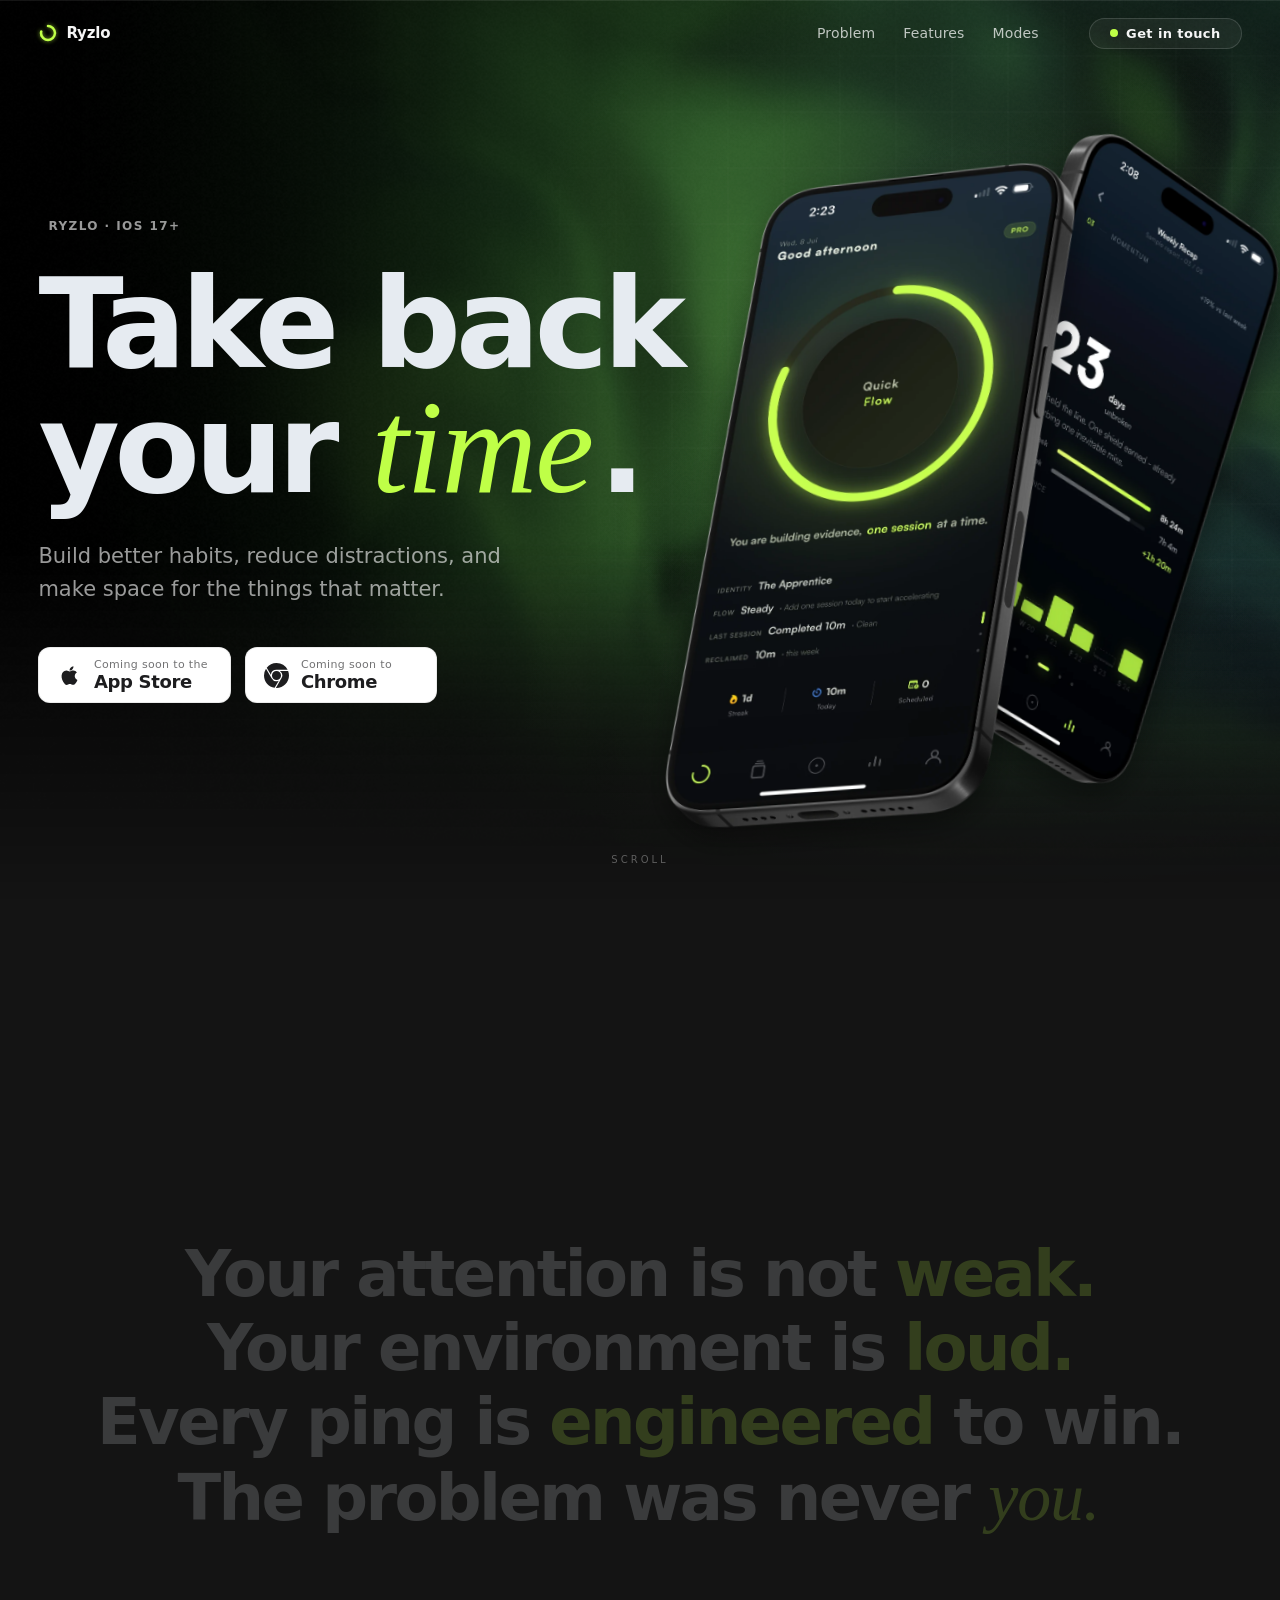
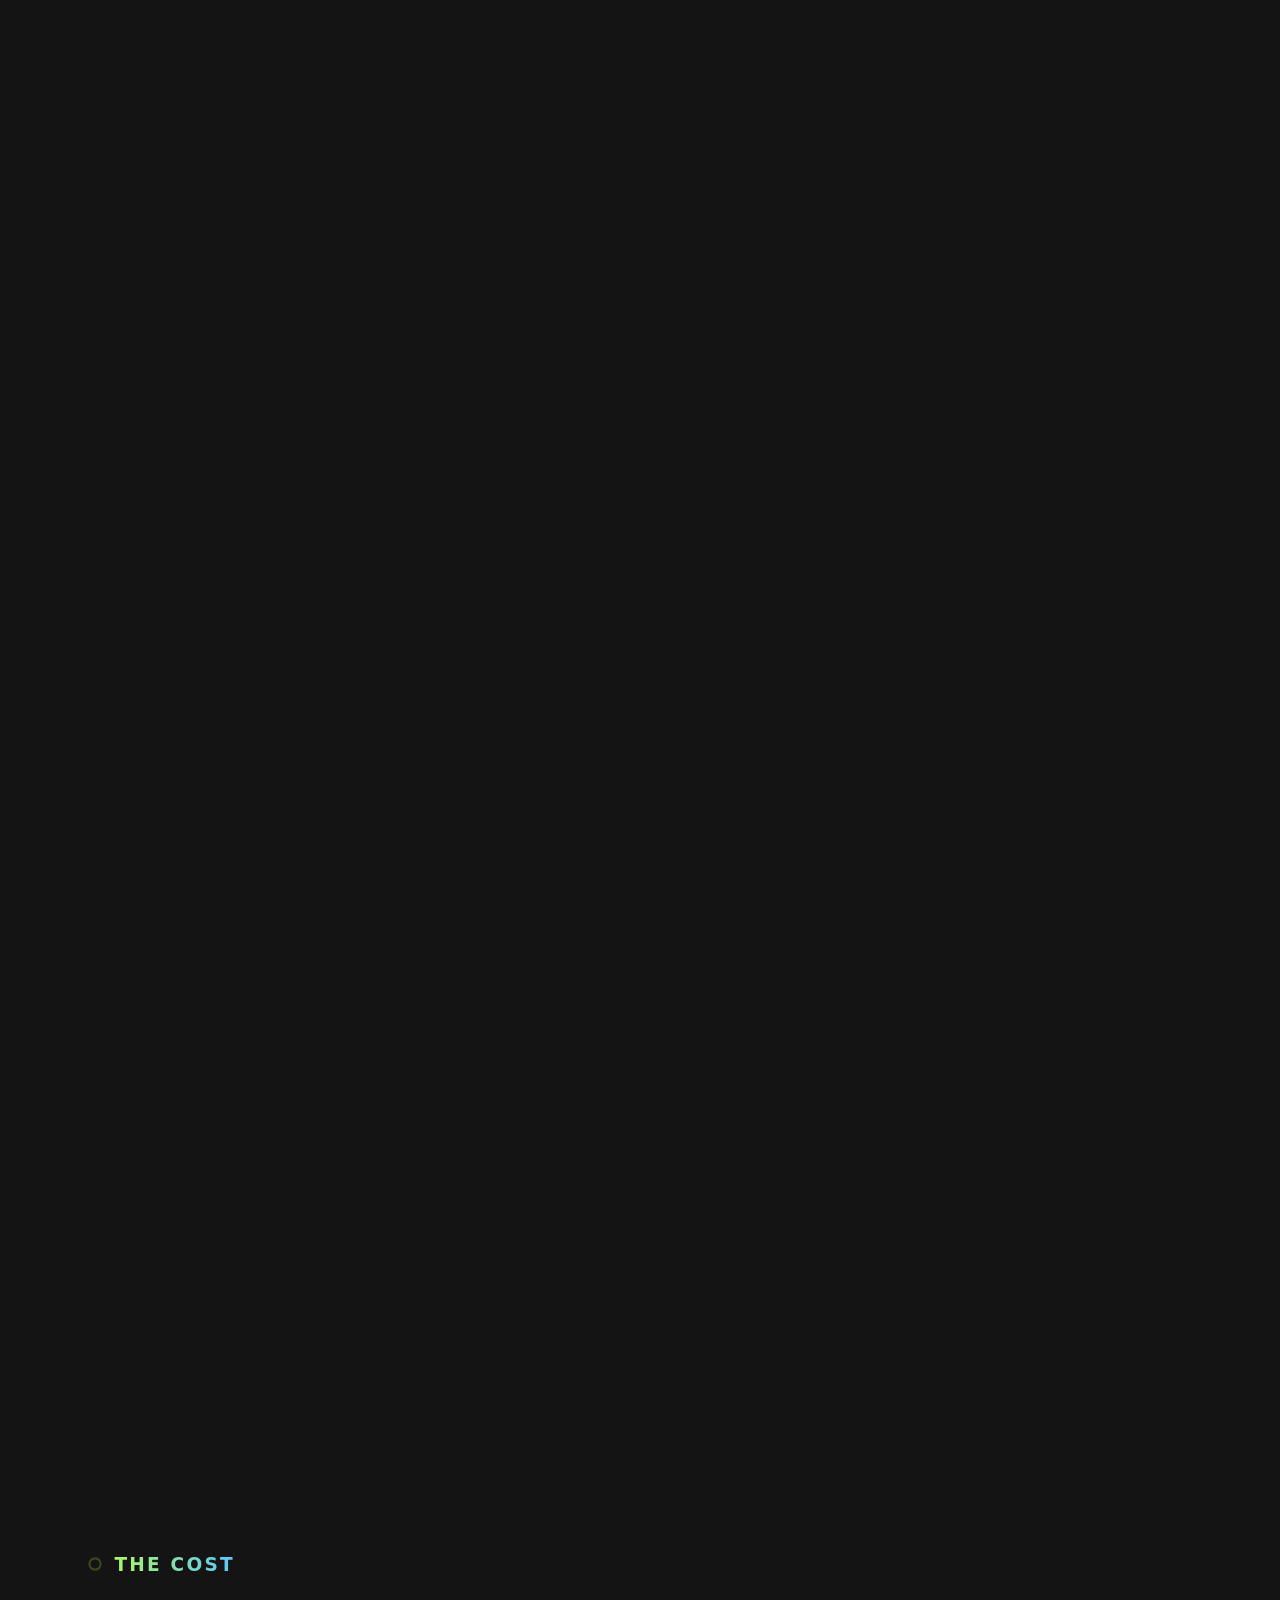
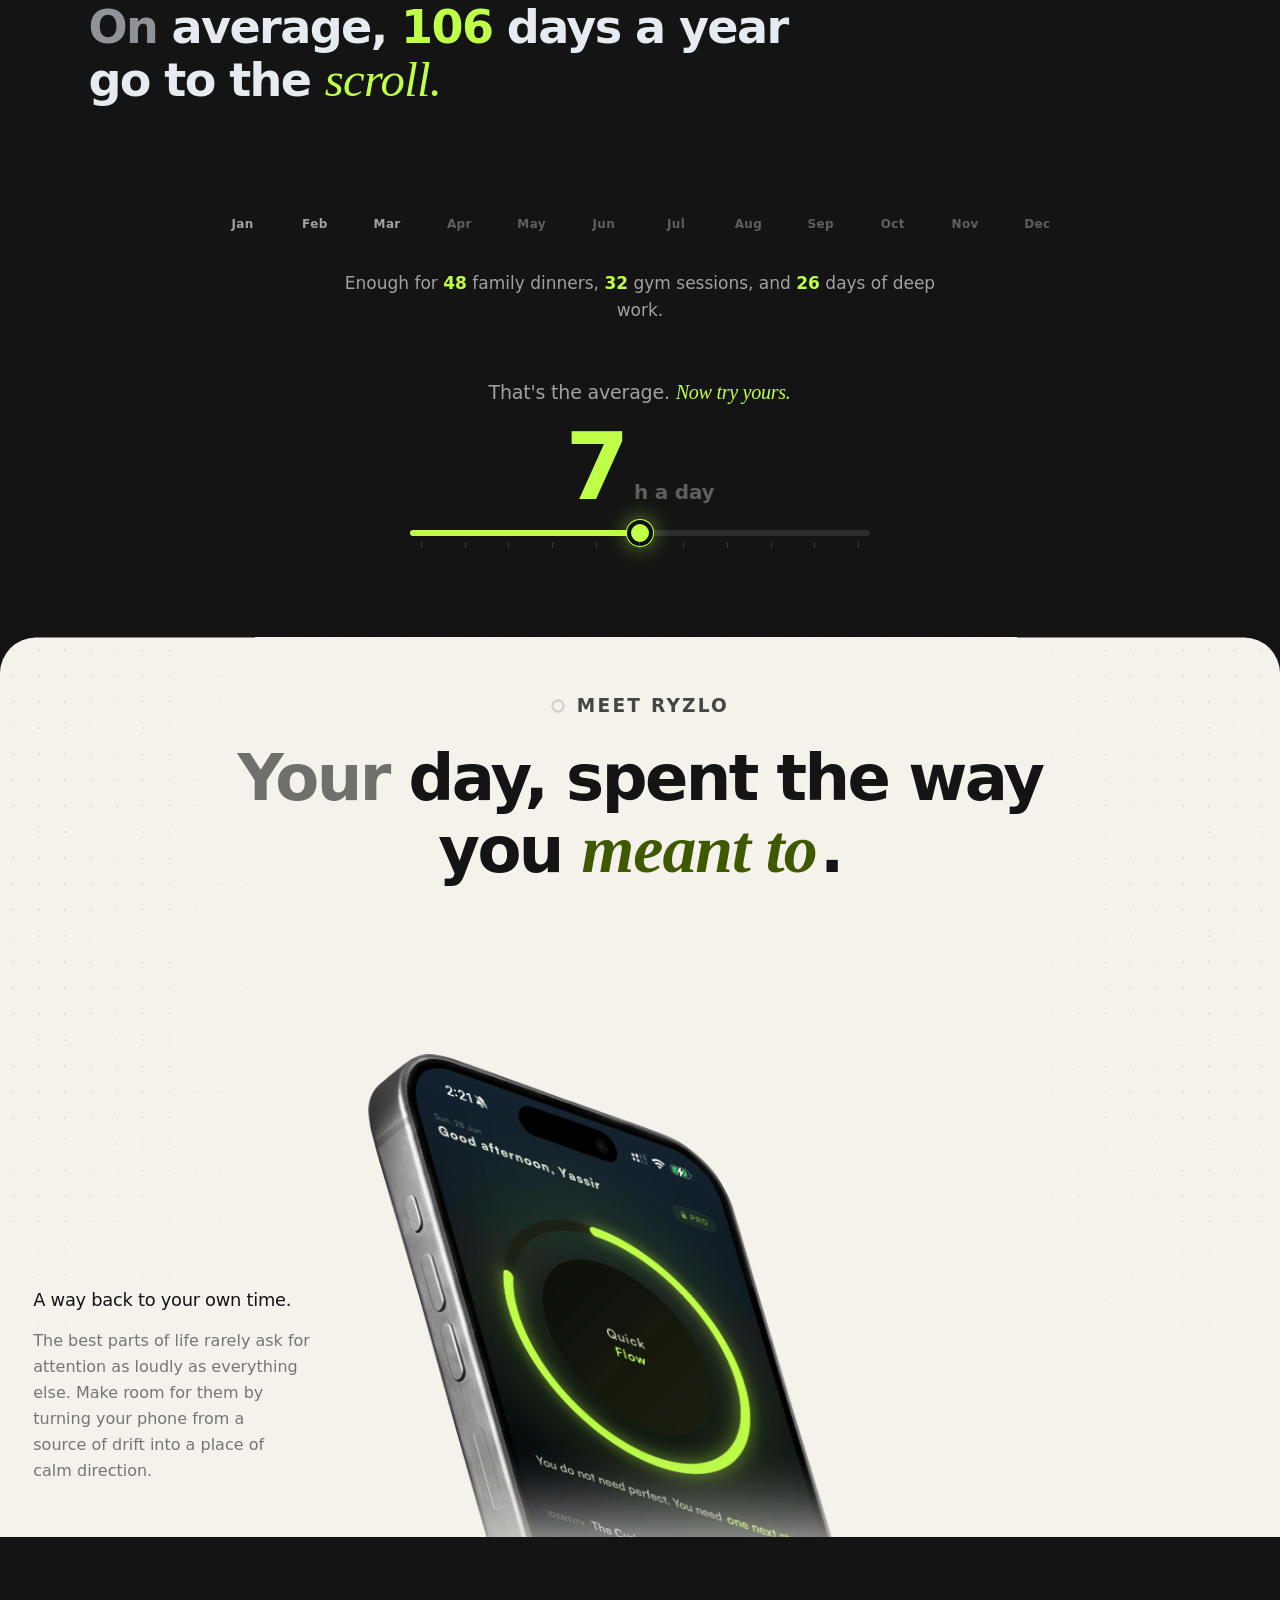
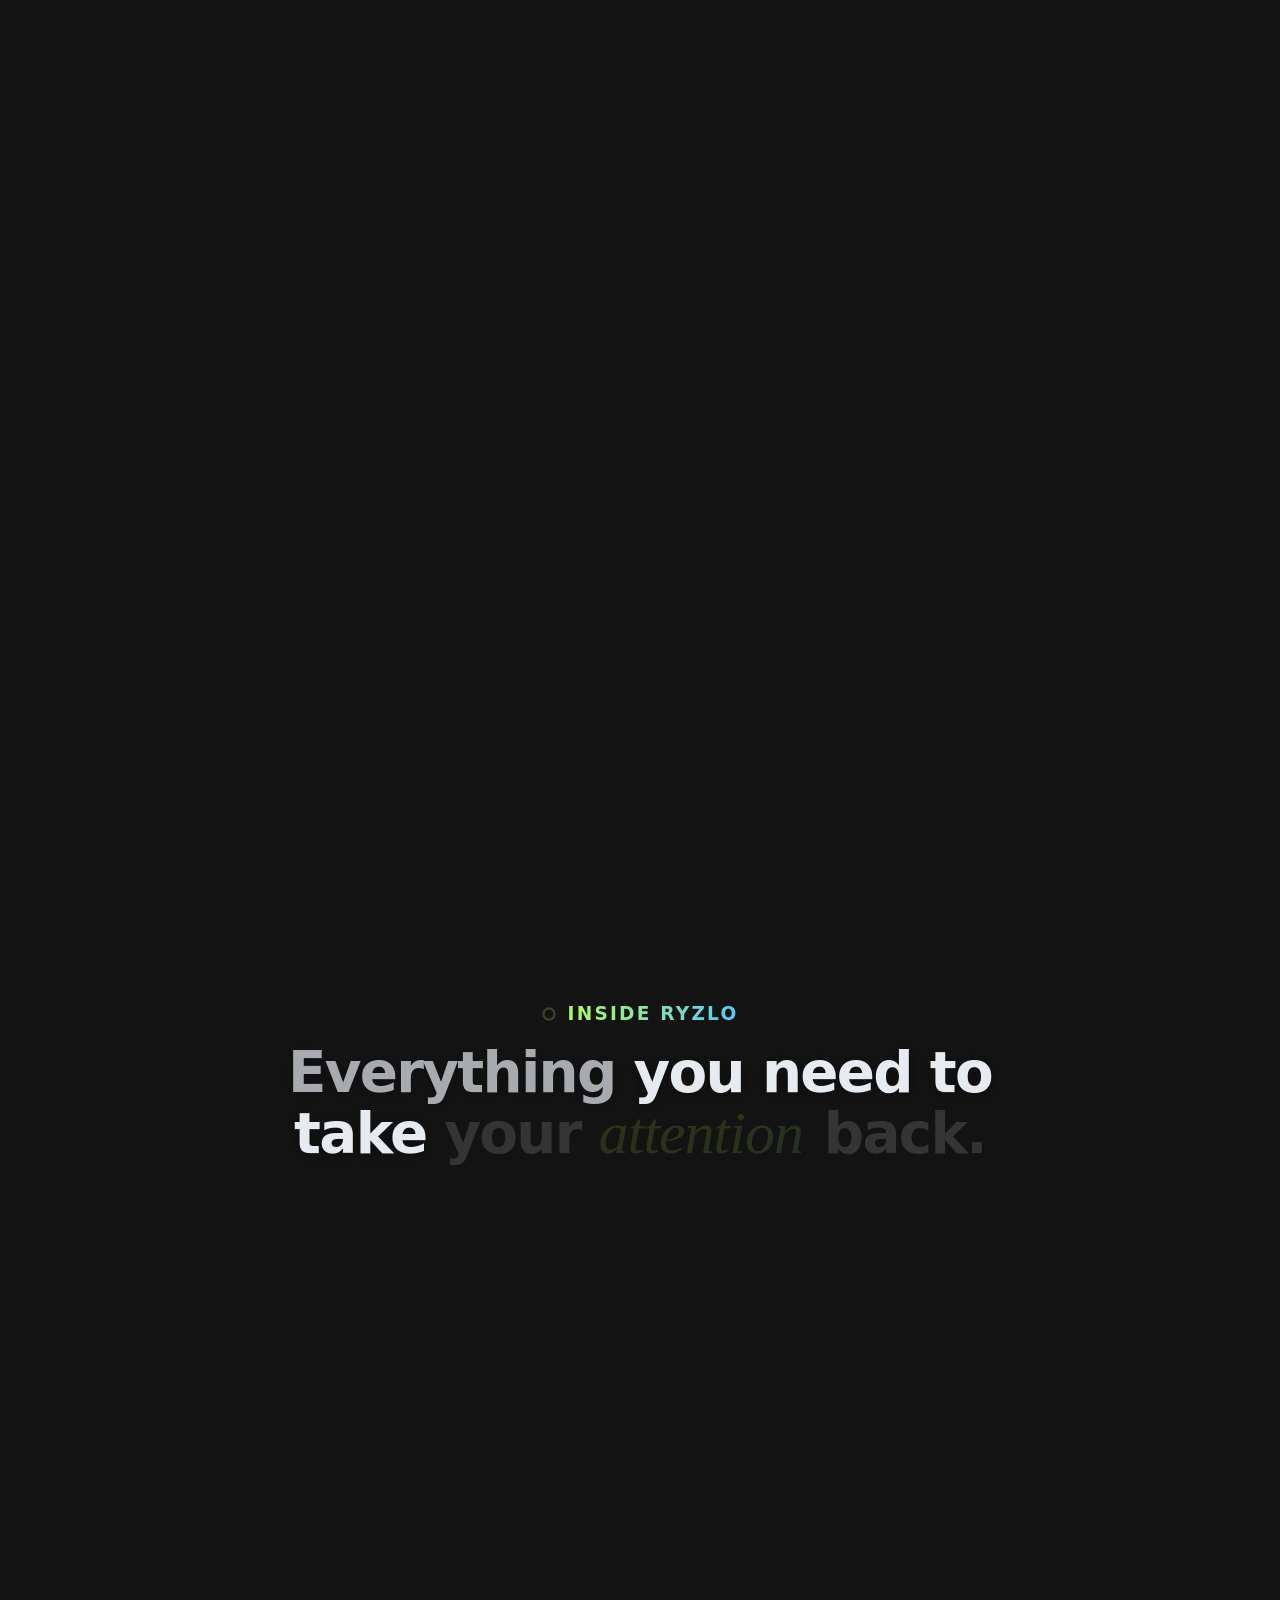
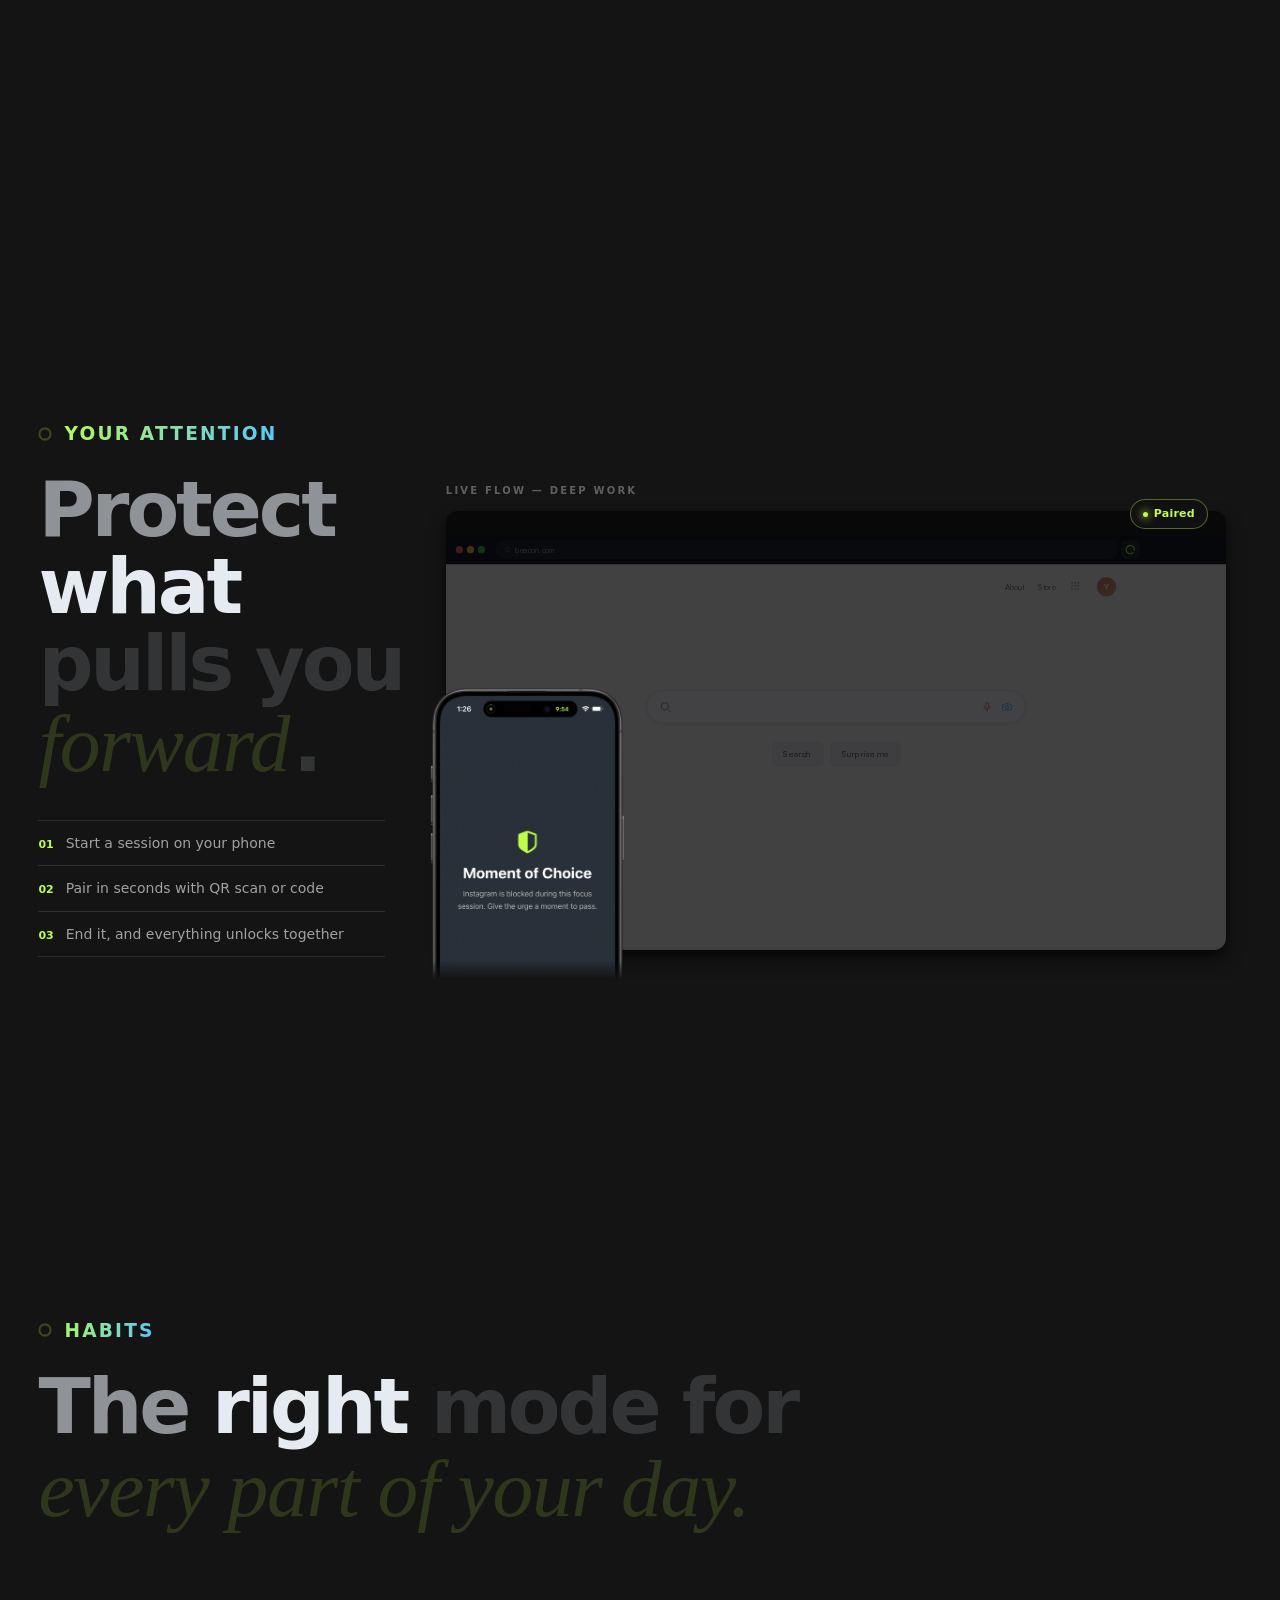
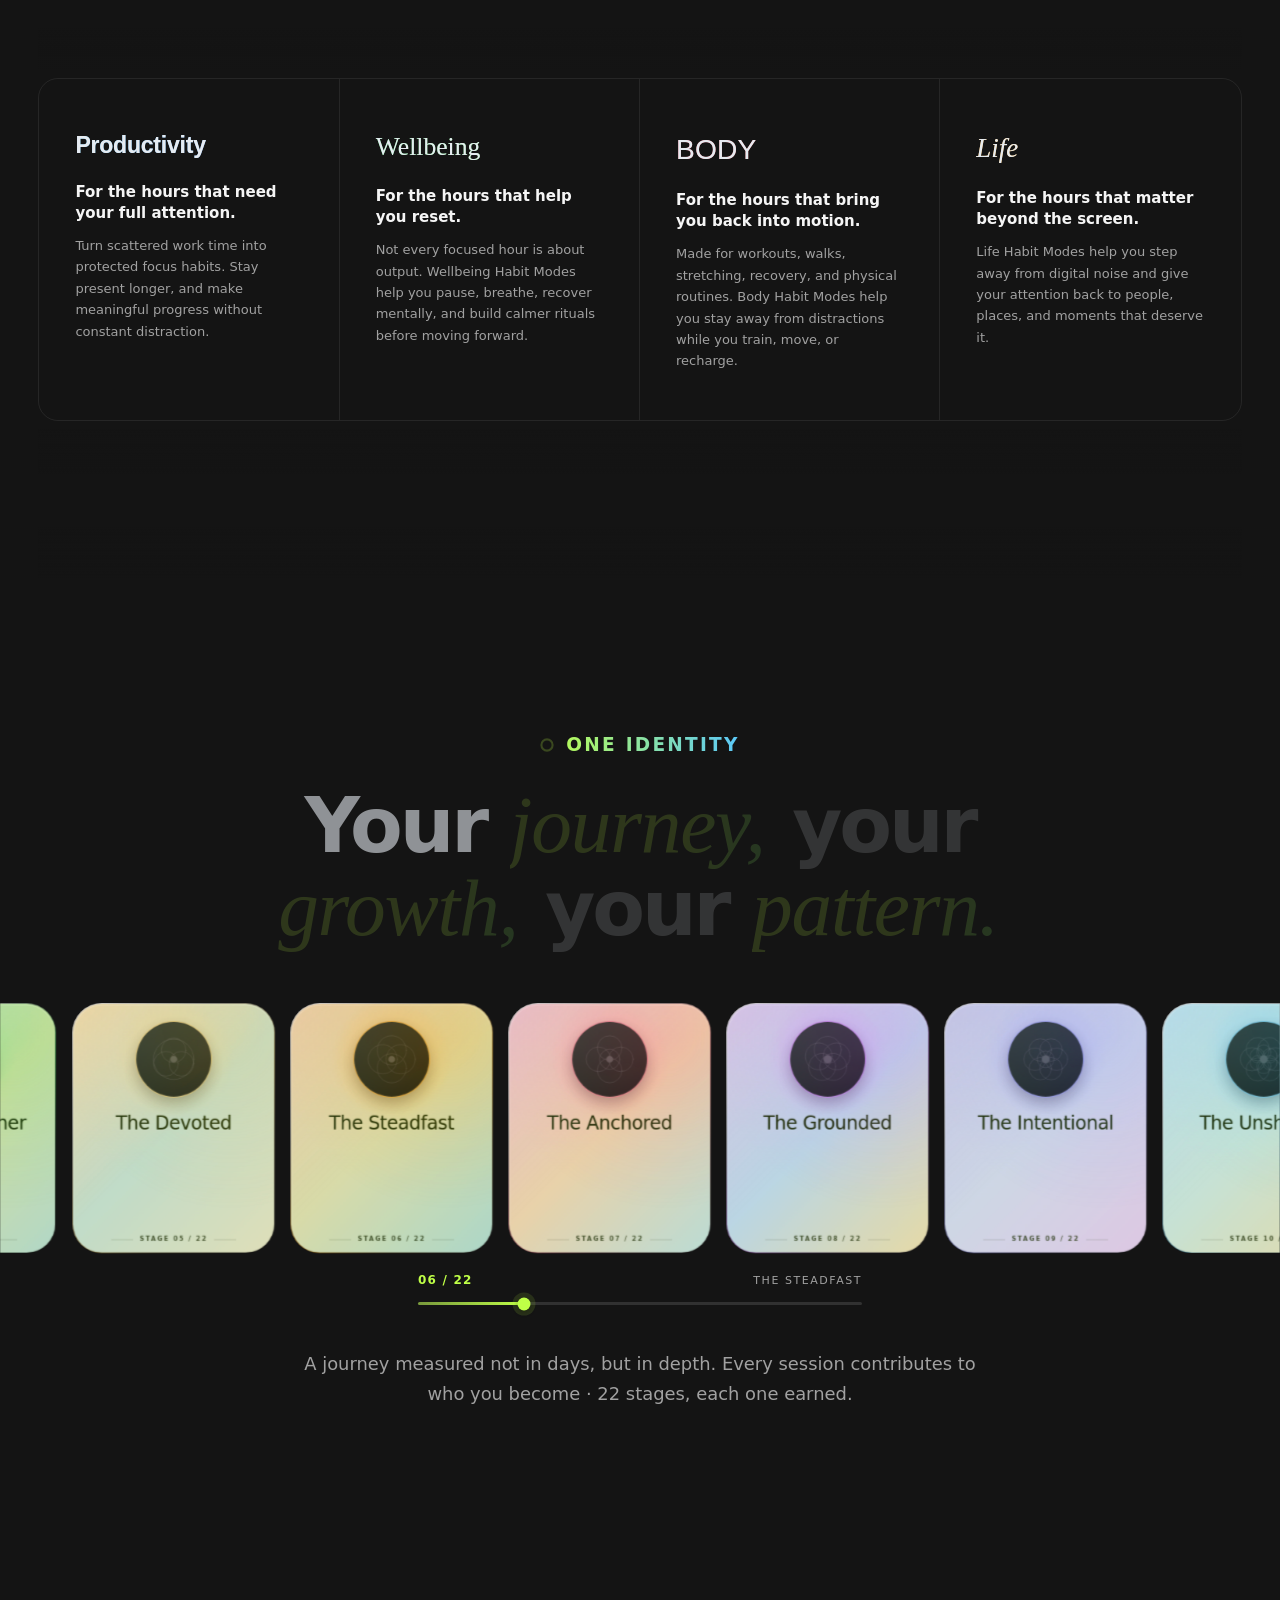
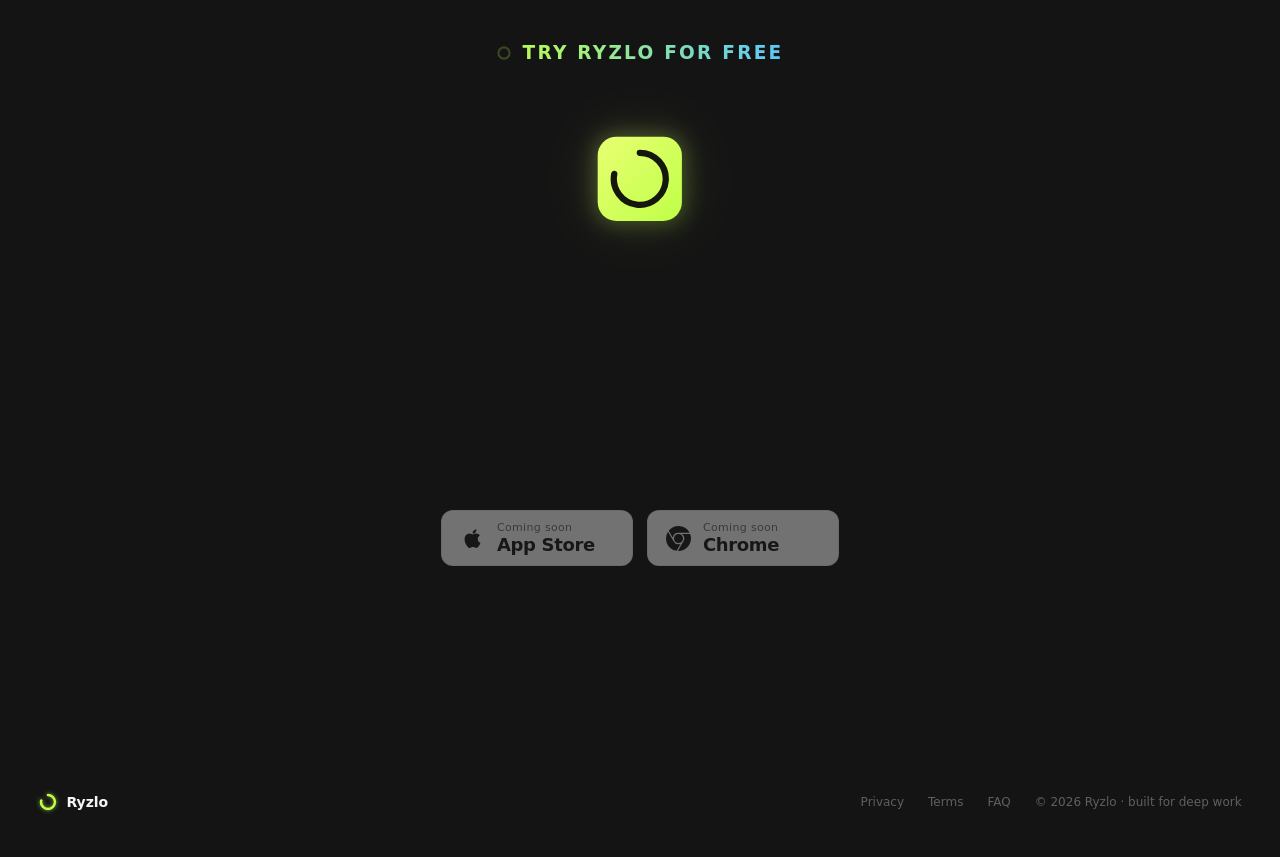
==== index.html @ 58f71d96 "Add EmailOctopus waitlist capture to the get section Co-Authored-By: Claude Opus 4.8 <noreply@anthro" ====
<!DOCTYPE html>
<html lang="en">
<head>
  <meta charset="UTF-8"/>
  <meta name="viewport" content="width=device-width, initial-scale=1.0"/>
  <title>Ryzlo — Take back your time</title>
  <meta name="description" content="Session-based focus with ScreenTime blocking, 31 habit modes, and an identity that grows every time you show up."/>
  <meta name="theme-color" content="#141414"/>
  <meta name="color-scheme" content="dark"/>

  <link rel="icon" type="image/svg+xml" href="favicon.svg"/>
  <link rel="apple-touch-icon" href="img/apple-touch-icon.png"/>
  <!-- The hero phones are the LCP element — fetch them ahead of the JS modules
       they'd otherwise queue behind. -->
  <link rel="preload" as="image" href="img/hero-phone-front.webp" fetchpriority="high"/>
  <link rel="canonical" href="https://ryzlo.net/"/>

  <meta property="og:type" content="website"/>
  <meta property="og:site_name" content="Ryzlo"/>
  <meta property="og:title" content="Ryzlo — Take back your time"/>
  <meta property="og:description" content="Session-based focus with ScreenTime blocking, 31 habit modes, and an identity that grows every time you show up."/>
  <meta property="og:url" content="https://ryzlo.net/"/>
  <meta property="og:image" content="https://ryzlo.net/img/og-image.png"/>
  <meta property="og:image:width" content="1200"/>
  <meta property="og:image:height" content="630"/>
  <meta name="twitter:card" content="summary_large_image"/>
  <meta name="twitter:title" content="Ryzlo — Take back your time"/>
  <meta name="twitter:description" content="Session-based focus with ScreenTime blocking, 31 habit modes, and an identity that grows every time you show up."/>
  <meta name="twitter:image" content="https://ryzlo.net/img/og-image.png"/>

  <link rel="preconnect" href="https://api.fontshare.com" crossorigin/>
  <link rel="preconnect" href="https://cdn.fontshare.com" crossorigin/>
  <!-- Core faces (Satoshi + Clash Display) block render as before. The three
       "voice" faces (Erode/Tanker/Gambetta) appear only far below the fold, so
       they load async via the media-swap trick and stop competing with the
       hero's critical path. display=swap already covered any late arrival. -->
  <link href="https://api.fontshare.com/v2/css?f[]=satoshi@400,500,600,700,800&f[]=clash-display@600&display=swap" rel="stylesheet"/>
  <link href="https://api.fontshare.com/v2/css?f[]=erode@400&f[]=tanker@400&f[]=gambetta@501,701&display=swap" rel="stylesheet" media="print" onload="this.media='all'"/>
  <noscript><link href="https://api.fontshare.com/v2/css?f[]=erode@400&f[]=tanker@400&f[]=gambetta@501,701&display=swap" rel="stylesheet"/></noscript>
  <link rel="stylesheet" href="css/style.css"/>
  <!-- True no-JS fallback: the preloader and every scroll-reveal system depend
       on js/main.js (which itself depends on the gsap/lenis ES modules loading
       from esm.sh) to ever remove their hidden state. Without this, a no-JS
       visitor sees a permanent black screen. -->
  <noscript>
    <style>
      #preloader { display: none !important; }
      .reveal, .r-up, .reveal-children > *, .r-clip {
        opacity: 1 !important; transform: none !important; clip-path: none !important;
      }
    </style>
  </noscript>

  <!-- Self-hosted (pinned esm.sh es2022 builds in js/vendor/): same origin as
       the page, so no third-party DNS/TLS on the critical path and no esm.sh
       outage can take the site down. -->
  <script type="importmap">
  {
    "imports": {
      "gsap":               "/js/vendor/gsap.mjs",
      "gsap/ScrollTrigger": "/js/vendor/ScrollTrigger.mjs",
      "lenis":              "/js/vendor/lenis.mjs"
    }
  }
  </script>
  <link rel="modulepreload" href="/js/vendor/gsap.mjs"/>
  <link rel="modulepreload" href="/js/vendor/ScrollTrigger.mjs"/>
  <link rel="modulepreload" href="/js/vendor/lenis.mjs"/>
</head>
<body>

<a class="skip-link" href="#hero">Skip to content</a>

<!-- Preloader — Kinetic Wordmark (final word flies up to become the nav logo) -->
<div id="preloader" aria-hidden="true">
  <div class="kw__bg"></div>
  <div class="kw"><span class="kw__word" id="kw-word"></span></div>
</div>

<!-- Progress hairline -->
<div class="prog" aria-hidden="true"><span class="prog__fill" data-prog></span></div>

<!-- Nav -->
<nav id="nav">
  <a class="nav__logo magnetic" href="#hero"><svg class="nav__mark" viewBox="0 0 20 20" width="20" height="20" fill="none" aria-hidden="true"><defs><filter id="nav-arc-glow" x="-50%" y="-50%" width="200%" height="200%"><feDropShadow dx="0" dy="0" stdDeviation="2" flood-color="#BFFF47" flood-opacity="0.65"/></filter></defs><circle cx="10" cy="10" r="7" stroke="#BFFF47" stroke-width="2.5" stroke-linecap="round" stroke-dasharray="34.31 9.67" transform="rotate(-90 10 10)" filter="url(#nav-arc-glow)"/></svg>Ryzlo</a>
  <ul class="nav__links" role="list">
    <li><a class="nav__link" href="#problem">Problem</a></li>
    <li><a class="nav__link" href="#overview">Features</a></li>
    <li><a class="nav__link" href="#modes">Modes</a></li>
  </ul>
  <a href="https://github.com/yasiqb89/focus/issues" class="nav__cta ih-btn" aria-label="Get in touch" data-contact-open aria-haspopup="dialog">
    <span class="ih-btn__inner" aria-hidden="true">
      <span class="ih-btn__dot"></span>
      <span class="ih-btn__label">Get in touch</span>
    </span>
    <span class="ih-btn__reveal" aria-hidden="true">
      <span>Get in touch</span>
      <svg class="ih-btn__arrow" viewBox="0 0 24 24" fill="none" stroke="currentColor" stroke-width="2" stroke-linecap="round" stroke-linejoin="round"><path d="M5 12h14"/><path d="m12 5 7 7-7 7"/></svg>
    </span>
  </a>
  <button id="navToggle" class="nav__toggle" type="button" aria-label="Open menu" aria-expanded="false" aria-controls="navMobile">
    <span class="nav__toggle-bar"></span>
    <span class="nav__toggle-bar"></span>
    <span class="nav__toggle-bar"></span>
  </button>
  <span class="nav__line" aria-hidden="true"></span>
</nav>

<div id="navMobile" class="nav__mobile" aria-hidden="true">
  <ul class="nav__mobile-links" role="list">
    <li><a class="nav__mobile-link" href="#problem">Problem</a></li>
    <li><a class="nav__mobile-link" href="#overview">Features</a></li>
    <li><a class="nav__mobile-link" href="#modes">Modes</a></li>
  </ul>
  <a href="https://github.com/yasiqb89/focus/issues" class="nav__mobile-cta ih-btn ih-btn--lg" aria-label="Get in touch" data-contact-open aria-haspopup="dialog">
    <span class="ih-btn__inner" aria-hidden="true">
      <span class="ih-btn__dot"></span>
      <span class="ih-btn__label">Get in touch</span>
    </span>
    <span class="ih-btn__reveal" aria-hidden="true">
      <span>Get in touch</span>
      <svg class="ih-btn__arrow" viewBox="0 0 24 24" fill="none" stroke="currentColor" stroke-width="2" stroke-linecap="round" stroke-linejoin="round"><path d="M5 12h14"/><path d="m12 5 7 7-7 7"/></svg>
    </span>
  </a>
</div>

<!-- ════════════════════════════════════════
     HERO  (midnight)
════════════════════════════════════════ -->
<section class="s s--blk hero" id="hero" tabindex="-1" style="--from:#141414;--to:#141414">
  <div class="hero__atmo" aria-hidden="true">
    <canvas class="hero__aura" id="hero-aura" aria-hidden="true"></canvas>
    <canvas class="hero__grid" id="hero-grid" aria-hidden="true"></canvas>
  </div>
  <div class="hero__layout page-grid">
    <div class="hero__inner">
      <p class="hero__eyebrow reveal"><span class="dot"></span>Ryzlo · iOS 17+</p>
      <h1 class="hero__title">
        <span class="h-line-wrap"><span class="h-line">Take back</span></span>
        <span class="h-line-wrap"><span class="h-line">your <span class="lime voice">time</span>.</span></span>
      </h1>
      <p class="hero__lead reveal">Build better habits, reduce distractions, and make space for the things that matter.</p>
      <div class="hero__cta reveal">
        <a class="store-btn store-btn--lime magnetic" data-magnet="0.22" href="#get" aria-label="Coming soon to the App Store">
          <svg class="store-btn__glyph" viewBox="0 0 24 24" aria-hidden="true"><path d="M17.05 20.28c-.98.95-2.05.8-3.08.35-1.09-.46-2.09-.48-3.24 0-1.44.62-2.2.44-3.06-.35C2.79 15.25 3.51 7.59 9.05 7.31c1.35.07 2.29.74 3.08.8 1.18-.24 2.31-.93 3.57-.84 1.51.12 2.65.72 3.4 1.8-3.12 1.87-2.38 5.98.48 7.13-.57 1.5-1.31 2.99-2.54 4.09l.01-.01zM12.03 7.25c-.15-2.23 1.66-4.07 3.74-4.25.29 2.58-2.34 4.5-3.74 4.25z"/></svg>
          <span class="store-btn__text">
            <span class="store-btn__sm">Coming soon to the</span>
            <span class="store-btn__lg">App Store</span>
          </span>
        </a>
        <a class="store-btn store-btn--ghost magnetic" data-magnet="0.22" href="#get" aria-label="Coming soon to Chrome">
          <svg class="store-btn__glyph" viewBox="0 0 24 24" aria-hidden="true"><path d="M12 0C8.21 0 4.831 1.757 2.632 4.501l3.953 6.848A5.454 5.454 0 0 1 12 6.545h10.691A12 12 0 0 0 12 0zM1.931 5.47A11.943 11.943 0 0 0 0 12c0 6.012 4.42 10.991 10.189 11.864l3.953-6.847a5.45 5.45 0 0 1-6.865-2.29zm13.342 2.166a5.446 5.446 0 0 1 1.45 7.09l.002.001h-.002l-5.344 9.257c.206.01.413.016.621.016 6.627 0 12-5.373 12-12 0-1.54-.29-3.011-.818-4.364zM12 16.364a4.364 4.364 0 1 1 0-8.728 4.364 4.364 0 0 1 0 8.728Z"/></svg>
          <span class="store-btn__text">
            <span class="store-btn__sm">Coming soon to</span>
            <span class="store-btn__lg">Chrome</span>
          </span>
        </a>
      </div>
    </div>
    <div class="hero__devices" aria-hidden="true">
      <span class="hero__devices-glow"></span>
      <img class="hero__phone hero__phone--back" src="img/hero-phone-back.webp" alt="" width="759" height="1500" decoding="async" fetchpriority="high">
      <img class="hero__phone hero__phone--front" src="img/hero-phone-front.webp" alt="" width="1013" height="1500" decoding="async" fetchpriority="high">
    </div>
  </div>
  <span class="hero__scrollcue" aria-hidden="true">scroll</span>
</section>

<!-- ════════════════════════════════════════
     PROBLEM STATEMENT
════════════════════════════════════════ -->
<section class="s s--blk problem" id="problem" style="--from:#141414;--to:#141414">
  <div class="problem__sticky">
    <div class="problem__noise" aria-hidden="true"></div>
    <div class="problem__layout page-grid">
      <div class="problem__copy">
        <p class="problem__kicker"><svg class="kicker__ring" viewBox="0 0 20 20" aria-hidden="true"><circle class="kicker__ring-track" cx="10" cy="10" r="8"/><circle class="kicker__ring-fill" cx="10" cy="10" r="8"/></svg>The real problem</p>
        <p class="problem__line">Your attention is not <span class="lime">weak.</span></p>
        <p class="problem__line">Your environment is <span class="lime">loud.</span></p>
        <p class="problem__line">Every ping is <span class="lime">engineered</span> to win.</p>
        <p class="problem__line">The problem was never <span class="lime voice">you.</span></p>
      </div>
    </div>
  </div>
</section>

<!-- ════════════════════════════════════════
     SECTION 1 — NUMBERS  (black)
════════════════════════════════════════ -->
<section class="s s--blk numbers" id="numbers" style="--from:#141414;--to:#141414">
  <div class="numbers__noise" aria-hidden="true"></div>
  <div class="numbers__wrap">

    <header class="numbers__header">
      <p class="kicker r-up">The cost</p>
      <h2 class="numbers__hed r-scroll" data-scroll-reveal>
        On average, <span class="lime" data-days-lost>106</span> days a year<br>go to the <span class="lime voice">scroll.</span>
      </h2>
    </header>

    <!-- The year as 12 months — screen time burns whole months,
         Focus relights the slice it gives back (slider-driven). -->
    <div class="numbers__year reveal">
      <div class="numbers__viz" role="img" data-year aria-label="Your year, by the month">
        <div class="numbers__months">
          <span class="numbers__month"><i class="numbers__month-fill"></i></span>
          <span class="numbers__month"><i class="numbers__month-fill"></i></span>
          <span class="numbers__month"><i class="numbers__month-fill"></i></span>
          <span class="numbers__month"><i class="numbers__month-fill"></i></span>
          <span class="numbers__month"><i class="numbers__month-fill"></i></span>
          <span class="numbers__month"><i class="numbers__month-fill"></i></span>
          <span class="numbers__month"><i class="numbers__month-fill"></i></span>
          <span class="numbers__month"><i class="numbers__month-fill"></i></span>
          <span class="numbers__month"><i class="numbers__month-fill"></i></span>
          <span class="numbers__month"><i class="numbers__month-fill"></i></span>
          <span class="numbers__month"><i class="numbers__month-fill"></i></span>
          <span class="numbers__month"><i class="numbers__month-fill"></i></span>
        </div>
        <div class="numbers__mlabels">
          <span class="numbers__mlabel" data-full="Jan" data-abbr="J"></span>
          <span class="numbers__mlabel" data-full="Feb" data-abbr="F"></span>
          <span class="numbers__mlabel" data-full="Mar" data-abbr="M"></span>
          <span class="numbers__mlabel" data-full="Apr" data-abbr="A"></span>
          <span class="numbers__mlabel" data-full="May" data-abbr="M"></span>
          <span class="numbers__mlabel" data-full="Jun" data-abbr="J"></span>
          <span class="numbers__mlabel" data-full="Jul" data-abbr="J"></span>
          <span class="numbers__mlabel" data-full="Aug" data-abbr="A"></span>
          <span class="numbers__mlabel" data-full="Sep" data-abbr="S"></span>
          <span class="numbers__mlabel" data-full="Oct" data-abbr="O"></span>
          <span class="numbers__mlabel" data-full="Nov" data-abbr="N"></span>
          <span class="numbers__mlabel" data-full="Dec" data-abbr="D"></span>
        </div>
      </div>
    </div>

    <div class="numbers__footer">
      <p class="numbers__moments reveal">Enough for <span class="lime" data-dinners>48</span> family dinners, <span class="lime" data-gym>32</span> gym sessions, and <span class="lime" data-deep>26</span> days of deep work.</p>
      <div class="numbers__control reveal">
        <p class="numbers__control-lead">That's the average. <span class="lime voice">Now try yours.</span></p>
        <div class="numbers__readout" aria-hidden="true"><span data-screen>7</span><span class="numbers__readout-unit">h a day</span></div>
        <input type="range" id="screenSlider" class="slider"
          min="2" max="12" step="0.5" value="7"
          aria-label="Average daily screen time in hours"/>
        <div class="numbers__ticks" aria-hidden="true">
          <span></span><span></span><span></span><span></span><span></span><span></span><span></span><span></span><span></span><span></span><span></span>
        </div>
        <p class="sr-only" aria-live="polite" data-slider-live></p>
      </div>
    </div>

  </div><!-- /.numbers__wrap -->
</section>

<!-- ════════════════════════════════════════
     SECTION ✦ — MEET FOCUS  (intro)
     Vertical order: kicker, headline, the floating phone (unchanged, centred),
     then a two-line supporting line.
════════════════════════════════════════ -->
<section class="turn" id="turn" style="--from:#F6F3EC;--to:#F6F3EC">
  <div class="turn__stage">
    <div class="turn__veil" aria-hidden="true"></div>
    <div class="turn__inner wrap">
      <p class="kicker r-up" style="justify-content:center">Meet Ryzlo</p>
      <h2 class="hed r-scroll turn__head" data-scroll-reveal data-sr-ink="var(--paper-ink)">Your day, spent the way<br>you <span class="lime voice">meant to</span>.</h2>
      <div class="turn__media" aria-hidden="true">
        <img src="img/turn-phone-float.webp" width="1115" height="1720" loading="lazy" alt="">
        <div class="turn__bloom" aria-hidden="true"></div>
      </div>
    </div>
    <!-- Baseline pairing: a heavy statement line (left) and a quiet subtext
         (right). Both scrub in from the bottom, staged — left first, right on
         further scroll — via --lp/--rp driven by setupMeetFocusBaseline. Each
         line's text lives in a .turn__clip (overflow-hidden) so the reveal is a
         true rise into a window, not just a fade. -->
    <div class="turn__baseline">
      <p class="turn__lead"><span class="turn__clip">A way back to your own time.</span></p>
      <p class="turn__note"><span class="turn__clip">The best parts of life rarely ask for attention as loudly as everything else. Make room for them by turning your phone from a source of drift into a place of calm direction.</span></p>
    </div>
  </div>
</section>

<!-- ════════════════════════════════════════
     SECTION ✦ — FEATURE SHOWCASE  (hover-driven ambient field)
════════════════════════════════════════ -->
<section class="s s--blk af" id="overview" style="--from:#141414;--to:#141414">
  <canvas class="af__canvas" id="af-canvas" aria-hidden="true"></canvas>

  <!-- rebuilt app fragments — flank the copy, blend into the field; shown on hover.
       Faithful HTML/CSS rebuilds of the real SwiftUI views + the app's sample data. -->
  <div class="af__exhibits" aria-hidden="true">

    <!-- ▸ Scheduled blocks (icon data-i 2) ──────────────────────── -->
    <div class="af__exhibit af__exhibit--l" data-for="2">
      <div class="afx-card afx-sched">
        <div class="afx-card__head"><span>Up next</span><span class="afx-dot"></span></div>
        <div class="afx-row">
          <span class="afx-badge"><svg viewBox="0 0 24 24" fill="none" stroke="currentColor" stroke-width="1.7" stroke-linecap="round"><rect x="4" y="5.5" width="16" height="15" rx="3"/><path d="M4 10h16M8.5 3.2v3.6M15.5 3.2v3.6"/></svg></span>
          <span class="afx-row__main"><span class="afx-row__title">Deep Work</span><span class="afx-row__sub">9:00 – 10:30 AM</span></span>
          <span class="afx-row__meta">90m</span>
        </div>
        <div class="afx-row">
          <span class="afx-badge"><svg viewBox="0 0 24 24" fill="none" stroke="currentColor" stroke-width="1.7" stroke-linecap="round"><path d="M4 9v6M7 7v10M17 7v10M20 9v6M7 12h10"/></svg></span>
          <span class="afx-row__main"><span class="afx-row__title">Gym</span><span class="afx-row__sub">6:00 PM</span></span>
          <span class="afx-row__meta">45m</span>
        </div>
      </div>
    </div>

    <div class="af__exhibit af__exhibit--r" data-for="2">
      <div class="afx-card afx-block">
        <div class="afx-block__top">
          <span class="afx-block__mode">Mindful</span>
          <span class="afx-chip">Repeats daily</span>
        </div>
        <div class="afx-block__big">45 min block</div>
        <div class="afx-block__div"></div>
        <div class="afx-block__foot">
          <svg viewBox="0 0 24 24" fill="currentColor"><path d="M12 2l8 3.4v5.6c0 5-3.4 8.6-8 9.9C7.4 19.6 4 16 4 11V5.4L12 2z"/></svg>
          <span>12 apps shielded</span>
        </div>
      </div>
    </div>

    <!-- ▸ Weekly reports (icon data-i 8) ────────────────────────── -->
    <div class="af__exhibit af__exhibit--l" data-for="8">
      <div class="afx-card afx-week">
        <div class="afx-card__head"><span>Your week, quietly</span><span class="afx-week__range">Nov 18–24</span></div>
        <div class="afx-week__big">8h 24m</div>
        <div class="afx-week__copy">of intentional focus.<br>Twelve sessions, six clean days.</div>
        <div class="afx-week__dots">
          <i class="on"></i><i class="on"></i><i class="on"></i><i class="on"></i><i class="on"></i><i></i><i class="on"></i>
          <span>6 / 7 days consistent</span>
        </div>
      </div>
    </div>

    <div class="af__exhibit af__exhibit--r" data-for="8">
      <div class="afx-card afx-bars">
        <div class="afx-bars__plot">
          <b style="height:46%"></b><b style="height:73%"></b><b style="height:38%"></b><b class="hi" style="height:100%"></b><b style="height:58%"></b><b class="empty"></b><b style="height:72%"></b>
        </div>
        <div class="afx-bars__axis">
          <span>M<em>18</em></span><span>T<em>19</em></span><span>W<em>20</em></span><span>T<em>21</em></span><span>F<em>22</em></span><span>S<em>23</em></span><span>S<em>24</em></span>
        </div>
        <div class="afx-dims">
          <div class="afx-dim"><span>Awareness</span><span class="afx-dim__track"><b style="width:78%"></b></span><em>78<small>+2</small></em></div>
          <div class="afx-dim"><span>Depth</span><span class="afx-dim__track"><b style="width:71%"></b></span><em>71<small>+5</small></em></div>
          <div class="afx-dim"><span>Alignment</span><span class="afx-dim__track"><b style="width:62%"></b></span><em>62<small>+1</small></em></div>
        </div>
      </div>
    </div>

    <!-- ▸ Blocking (icon data-i 0) ─────────────────────────────── -->
    <div class="af__exhibit af__exhibit--l" data-for="0" style="--lac:#5AC8FA">
      <div class="afx-card">
        <div class="afx-card__head"><span>Blocking now</span><span class="afx-dot" style="background:var(--lac);box-shadow:0 0 9px var(--lac)"></span></div>
        <div class="afx-row">
          <span class="afx-badge" style="color:var(--lac)"><svg viewBox="0 0 24 24" fill="none" stroke="currentColor" stroke-width="1.8" stroke-linecap="round"><circle cx="12" cy="12" r="9"/><line x1="5.6" y1="5.6" x2="18.4" y2="18.4"/></svg></span>
          <span class="afx-row__main"><span class="afx-row__title">Social media</span><span class="afx-row__sub">Instagram, Twitter, TikTok</span></span>
        </div>
        <div class="afx-row">
          <span class="afx-badge" style="color:var(--lac)"><svg viewBox="0 0 24 24" fill="none" stroke="currentColor" stroke-width="1.8" stroke-linecap="round"><circle cx="12" cy="12" r="9"/><line x1="5.6" y1="5.6" x2="18.4" y2="18.4"/></svg></span>
          <span class="afx-row__main"><span class="afx-row__title">Video & streaming</span><span class="afx-row__sub">YouTube, Netflix, Reels</span></span>
        </div>
        <div class="afx-row">
          <span class="afx-badge" style="color:var(--lac)"><svg viewBox="0 0 24 24" fill="none" stroke="currentColor" stroke-width="1.8" stroke-linecap="round"><circle cx="12" cy="12" r="9"/><line x1="5.6" y1="5.6" x2="18.4" y2="18.4"/></svg></span>
          <span class="afx-row__main"><span class="afx-row__title">News & forums</span><span class="afx-row__sub">Reddit, Hacker News</span></span>
        </div>
      </div>
    </div>

    <div class="af__exhibit af__exhibit--r" data-for="0" style="--lac:#5AC8FA">
      <div class="afx-card">
        <div class="afx-bsess__mode">Deep Work</div>
        <div class="afx-big-num" style="color:var(--lac)">47</div>
        <div class="afx-bsess__label">apps & sites blocked</div>
        <div class="afx-bsess__time">Session ends 10:30 AM</div>
      </div>
    </div>

    <!-- ▸ Always-on (icon data-i 1) ────────────────────────────── -->
    <div class="af__exhibit af__exhibit--l" data-for="1" style="--lac:#FFD60A">
      <div class="afx-card">
        <div class="afx-card__head"><span>Always protected</span><span class="afx-dot" style="background:var(--lac);box-shadow:0 0 9px var(--lac)"></span></div>
        <div class="afx-ao__big">24 / 7</div>
        <div class="afx-ao__sub">No session required</div>
        <div class="afx-ao__stat">
          <span class="afx-ao__num" style="color:var(--lac)">312</span><span class="afx-ao__label">days protected</span>
        </div>
      </div>
    </div>

    <div class="af__exhibit af__exhibit--r" data-for="1" style="--lac:#FFD60A">
      <div class="afx-card">
        <div class="afx-card__head"><span>Always-blocked</span></div>
        <div class="afx-row">
          <span class="afx-badge" style="color:var(--lac)"><svg viewBox="0 0 24 24" fill="currentColor"><path d="M12 2l8 3.4v5.6c0 5-3.4 8.6-8 9.9C7.4 19.6 4 16 4 11V5.4L12 2z"/></svg></span>
          <span class="afx-row__main"><span class="afx-row__title">Adult content</span><span class="afx-row__sub">Blocked at all times</span></span>
        </div>
        <div class="afx-row">
          <span class="afx-badge" style="color:var(--lac)"><svg viewBox="0 0 24 24" fill="currentColor"><path d="M12 2l8 3.4v5.6c0 5-3.4 8.6-8 9.9C7.4 19.6 4 16 4 11V5.4L12 2z"/></svg></span>
          <span class="afx-row__main"><span class="afx-row__title">Gambling sites</span><span class="afx-row__sub">Blocked at all times</span></span>
        </div>
        <div class="afx-row">
          <span class="afx-badge" style="color:var(--lac)"><svg viewBox="0 0 24 24" fill="currentColor"><path d="M12 2l8 3.4v5.6c0 5-3.4 8.6-8 9.9C7.4 19.6 4 16 4 11V5.4L12 2z"/></svg></span>
          <span class="afx-row__main"><span class="afx-row__title">Custom list</span><span class="afx-row__sub">4 personal additions</span></span>
        </div>
      </div>
    </div>

    <!-- ▸ App limits (icon data-i 3) ───────────────────────────── -->
    <div class="af__exhibit af__exhibit--l" data-for="3" style="--lac:#5E9DFF">
      <div class="afx-card">
        <div class="afx-card__head"><span>Today's limits</span></div>
        <div class="afx-lim">
          <div class="afx-lim__row"><span class="afx-lim__name">Instagram</span><span class="afx-lim__val">1h 22m <em>/ 2h</em></span></div>
          <div class="afx-lim__bar"><b style="width:68%;background:linear-gradient(90deg,rgba(94,157,255,.6),#5E9DFF)"></b></div>
        </div>
        <div class="afx-lim afx-lim--hit">
          <div class="afx-lim__row"><span class="afx-lim__name">TikTok</span><span class="afx-lim__val afx-lim__hit-label">Limit reached</span></div>
          <div class="afx-lim__bar"><b style="width:100%;background:rgba(255,59,48,.7)"></b></div>
        </div>
        <div class="afx-lim">
          <div class="afx-lim__row"><span class="afx-lim__name">Twitter / X</span><span class="afx-lim__val">52m <em>/ 1.5h</em></span></div>
          <div class="afx-lim__bar"><b style="width:58%;background:linear-gradient(90deg,rgba(94,157,255,.6),#5E9DFF)"></b></div>
        </div>
      </div>
    </div>

    <div class="af__exhibit af__exhibit--r" data-for="3" style="--lac:#5E9DFF">
      <div class="afx-card">
        <div class="afx-la__icon"><svg viewBox="0 0 24 24" fill="none" stroke="currentColor" stroke-width="2"><rect x="5" y="11" width="14" height="9" rx="2"/><path d="M8 11V8a4 4 0 0 1 8 0v3"/></svg></div>
        <div class="afx-la__title">Time's up</div>
        <div class="afx-la__app">TikTok</div>
        <div class="afx-la__copy">2 hours reached. Come back tomorrow.</div>
      </div>
    </div>

    <!-- ▸ Focus sessions (icon data-i 4) ───────────────────────── -->
    <div class="af__exhibit af__exhibit--l" data-for="4" style="--lac:#30D158">
      <div class="afx-card">
        <div class="afx-card__head"><span>Session active</span><span class="afx-dot" style="background:var(--lac);box-shadow:0 0 9px var(--lac)"></span></div>
        <div class="afx-sess__ring">
          <svg viewBox="0 0 80 80" width="80" height="80">
            <circle cx="40" cy="40" r="34" fill="none" stroke="rgba(255,255,255,.06)" stroke-width="5"/>
            <circle cx="40" cy="40" r="34" fill="none" stroke="url(#sess-grad)" stroke-width="5"
              stroke-dasharray="213.6" stroke-dashoffset="57" stroke-linecap="round"
              transform="rotate(-90 40 40)"/>
            <defs><linearGradient id="sess-grad" x1="0%" y1="0%" x2="100%" y2="0%">
              <stop offset="0%" stop-color="#30D158"/><stop offset="100%" stop-color="#7BFF7B"/>
            </linearGradient></defs>
            <text x="40" y="37" text-anchor="middle" fill="white" font-size="13" font-weight="800" font-family="Satoshi,system-ui,sans-serif">47:23</text>
            <text x="40" y="50" text-anchor="middle" fill="rgba(255,255,255,.38)" font-size="8" font-family="Satoshi,system-ui,sans-serif">remaining</text>
          </svg>
        </div>
        <div class="afx-sess__name">Deep Work</div>
      </div>
    </div>

    <div class="af__exhibit af__exhibit--r" data-for="4" style="--lac:#30D158">
      <div class="afx-card">
        <div class="afx-card__head"><span>Session rules</span></div>
        <div class="afx-rule">
          <span class="afx-rule__dot" style="background:#FF3B30"></span>
          <span class="afx-rule__val">Blocked</span><span class="afx-rule__label">Social apps</span>
        </div>
        <div class="afx-rule">
          <span class="afx-rule__dot" style="background:#FF3B30"></span>
          <span class="afx-rule__val">Blocked</span><span class="afx-rule__label">News & videos</span>
        </div>
        <div class="afx-rule">
          <span class="afx-rule__dot" style="background:var(--lac)"></span>
          <span class="afx-rule__val">Allowed</span><span class="afx-rule__label">Music & podcasts</span>
        </div>
        <div class="afx-rule">
          <span class="afx-rule__dot" style="background:var(--lac)"></span>
          <span class="afx-rule__val">Allowed</span><span class="afx-rule__label">Messages</span>
        </div>
      </div>
    </div>

    <!-- ▸ CBT resistance (icon data-i 5) ───────────────────────── -->
    <div class="af__exhibit af__exhibit--l" data-for="5" style="--lac:#A78BFA">
      <div class="afx-card">
        <div class="afx-card__head"><span>Resistance prompt</span></div>
        <div class="afx-cbt__q">Feeling the pull?</div>
        <div class="afx-cbt__body">Name three things you can see around you right now. Take ten seconds.</div>
        <div class="afx-cbt__tag" style="color:var(--lac)">Grounding · 4–7–8 breathing</div>
      </div>
    </div>

    <div class="af__exhibit af__exhibit--r" data-for="5" style="--lac:#A78BFA">
      <div class="afx-card">
        <div class="afx-card__head"><span>This week</span></div>
        <div class="afx-big-num" style="color:var(--lac)">14</div>
        <div class="afx-cbt-stat__label">urges redirected</div>
        <div class="afx-cbt-stat__row"><span>Avg. redirect delay</span><em>4.2s</em></div>
        <div class="afx-cbt-stat__row"><span>Resistance rate</span><em>83%</em></div>
      </div>
    </div>

    <!-- ▸ Smart insights (icon data-i 6) ───────────────────────── -->
    <div class="af__exhibit af__exhibit--l" data-for="6" style="--lac:#34C3E0">
      <div class="afx-card">
        <div class="afx-card__head"><span>Your best window</span></div>
        <div class="afx-insight__peak">9 – 11 AM</div>
        <div class="afx-insight__sub">2× deeper than afternoon</div>
        <div class="afx-hour-chart">
          <b style="height:18%"></b><b style="height:32%"></b><b style="height:52%"></b>
          <b style="height:100%;background:var(--lac);box-shadow:0 0 10px rgba(52,195,224,.4)"></b>
          <b style="height:86%;background:var(--lac);box-shadow:0 0 10px rgba(52,195,224,.3)"></b>
          <b style="height:51%"></b><b style="height:37%"></b>
          <b style="height:43%"></b><b style="height:29%"></b><b style="height:22%"></b>
        </div>
        <div class="afx-hour-axis">
          <span>6</span><span>7</span><span>8</span><span>9</span><span>10</span><span>11</span><span>12</span><span>1p</span><span>2</span><span>3</span>
        </div>
      </div>
    </div>

    <div class="af__exhibit af__exhibit--r" data-for="6" style="--lac:#34C3E0">
      <div class="afx-card">
        <div class="afx-card__head"><span>Patterns detected</span></div>
        <div class="afx-icard">
          <div class="afx-icard__title">Monday dip</div>
          <div class="afx-icard__body">You start 22 min slower on Mondays. Begin with a low-friction task.</div>
        </div>
        <div class="afx-icard">
          <div class="afx-icard__title">Morning edge</div>
          <div class="afx-icard__body">Sessions before 11 AM average 2× longer completion rate.</div>
        </div>
      </div>
    </div>

    <!-- ▸ Momentum (icon data-i 7) ─────────────────────────────── -->
    <div class="af__exhibit af__exhibit--l" data-for="7" style="--lac:#FF9F0A">
      <div class="afx-card">
        <div class="afx-card__head"><span>Momentum</span><span class="afx-mom__delta" style="color:var(--lac)">↑ +4 this week</span></div>
        <div class="afx-big-num" style="color:var(--lac)">87</div>
        <div class="afx-mom__sub">building</div>
        <div class="afx-mom__bars">
          <b style="height:52%"></b><b style="height:61%"></b><b style="height:55%"></b>
          <b style="height:70%"></b><b style="height:79%"></b><b style="height:100%;background:var(--lac);box-shadow:0 0 12px rgba(255,159,10,.45)"></b>
        </div>
        <div class="afx-mom__label">6-week trend</div>
      </div>
    </div>

    <div class="af__exhibit af__exhibit--r" data-for="7" style="--lac:#FF9F0A">
      <div class="afx-card">
        <div class="afx-card__head"><span>This week</span></div>
        <div class="afx-row">
          <span class="afx-row__main"><span class="afx-row__title">Sessions kept</span></span>
          <span class="afx-row__meta" style="color:var(--lac)">5 / 6</span>
        </div>
        <div class="afx-row">
          <span class="afx-row__main"><span class="afx-row__title">Hours reclaimed</span></span>
          <span class="afx-row__meta" style="color:var(--lac)">8h 24m</span>
        </div>
        <div class="afx-row">
          <span class="afx-row__main"><span class="afx-row__title">Longest session</span></span>
          <span class="afx-row__meta" style="color:var(--lac)">1h 42m</span>
        </div>
        <div class="afx-row">
          <span class="afx-row__main"><span class="afx-row__title">Momentum gained</span></span>
          <span class="afx-row__meta" style="color:var(--lac)">+4 pts</span>
        </div>
      </div>
    </div>

    <!-- ▸ Streaks & shields (icon data-i 9) ────────────────────── -->
    <div class="af__exhibit af__exhibit--l" data-for="9" style="--lac:#FF6026">
      <div class="afx-card">
        <div class="afx-card__head"><span>Current streak</span></div>
        <div class="afx-big-num" style="color:var(--lac)">23 <sub>days</sub></div>
        <div class="afx-streak__dots">
          <i style="background:var(--lac);box-shadow:0 0 6px rgba(255,96,38,.5)"></i>
          <i style="background:var(--lac);box-shadow:0 0 6px rgba(255,96,38,.5)"></i>
          <i style="background:var(--lac);box-shadow:0 0 6px rgba(255,96,38,.5)"></i>
          <i style="background:var(--lac);box-shadow:0 0 6px rgba(255,96,38,.5)"></i>
          <i style="background:var(--lac);box-shadow:0 0 6px rgba(255,96,38,.5)"></i>
          <i style="background:var(--lac);box-shadow:0 0 6px rgba(255,96,38,.5)"></i>
          <i style="background:var(--lac);box-shadow:0 0 6px rgba(255,96,38,.5)"></i>
        </div>
        <div class="afx-streak__copy">Every day this week. Keep going.</div>
      </div>
    </div>

    <div class="af__exhibit af__exhibit--r" data-for="9" style="--lac:#FF6026">
      <div class="afx-card">
        <div class="afx-card__head"><span>Streak shields</span></div>
        <div class="afx-sh__row">
          <svg viewBox="0 0 24 24" fill="currentColor" style="color:var(--lac)"><path d="M12 2l8 3.4v5.6c0 5-3.4 8.6-8 9.9C7.4 19.6 4 16 4 11V5.4L12 2z"/></svg>
          <div>
            <div class="afx-sh__title">1 shield ready</div>
            <div class="afx-sh__sub">Miss a day — it absorbs the break</div>
          </div>
        </div>
        <div class="afx-sh__divider"></div>
        <div class="afx-row">
          <span class="afx-row__main"><span class="afx-row__title">Total earned</span></span>
          <span class="afx-row__meta">3</span>
        </div>
        <div class="afx-row">
          <span class="afx-row__main"><span class="afx-row__title">Streak saved</span></span>
          <span class="afx-row__meta">1×</span>
        </div>
      </div>
    </div>

    <!-- ▸ Identity journey (icon data-i 10) ────────────────────── -->
    <div class="af__exhibit af__exhibit--l" data-for="10" style="--lac:#818CF8">
      <div class="afx-card">
        <div class="afx-card__head"><span>Stage 9</span></div>
        <!-- Stage 9: inner ring + dense hexagon orbit + dot -->
        <svg class="afx-sigil-hero" viewBox="0 0 64 64" fill="none" stroke="currentColor" stroke-width="1.7" stroke-linecap="round" style="color:var(--lac);filter:drop-shadow(0 0 5px var(--lac))">
          <circle cx="32" cy="32" r="7.6"/>
          <circle cx="41.6" cy="32" r="10"/><circle cx="36.8" cy="40.3" r="10"/><circle cx="27.2" cy="40.3" r="10"/>
          <circle cx="22.4" cy="32" r="10"/><circle cx="27.2" cy="23.7" r="10"/><circle cx="36.8" cy="23.7" r="10"/>
          <circle cx="32" cy="32" r="3.6" fill="currentColor" stroke="none"/>
        </svg>
        <div class="afx-identity__name">The Intentional</div>
        <div class="afx-identity__stmt">Every action is a choice made twice.</div>
        <div class="afx-identity__prog">
          <div class="afx-identity__prog-row">
            <span>To The Unshaken</span><em style="color:var(--lac)">62%</em>
          </div>
          <div class="afx-dim__track">
            <b style="width:62%;background:linear-gradient(90deg,rgba(129,140,248,.55),#818CF8)"></b>
          </div>
        </div>
      </div>
    </div>

    <div class="af__exhibit af__exhibit--r" data-for="10" style="--lac:#818CF8">
      <div class="afx-card">
        <div class="afx-card__head"><span>Your journey</span></div>
        <div class="afx-stage-item afx-stage--past">
          <!-- Stage 8: pentagon of 5 rings + dot -->
          <svg class="afx-stage__sigil" viewBox="0 0 64 64" fill="none" stroke="currentColor" stroke-width="2.2" stroke-linecap="round" style="color:rgba(129,140,248,.52)">
            <circle cx="32" cy="23.6" r="12"/><circle cx="40" cy="29.4" r="12"/><circle cx="36.9" cy="38.8" r="12"/><circle cx="27.1" cy="38.8" r="12"/><circle cx="24" cy="29.4" r="12"/>
            <circle cx="32" cy="32" r="3.6" fill="currentColor" stroke="none"/>
          </svg>
          <div><span class="afx-stage__name">The Grounded</span><span class="afx-stage__note">Reached</span></div>
        </div>
        <div class="afx-stage-item afx-stage--now">
          <!-- Stage 9: inner ring + dense hexagon orbit + dot -->
          <svg class="afx-stage__sigil" viewBox="0 0 64 64" fill="none" stroke="currentColor" stroke-width="2.6" stroke-linecap="round" style="color:var(--lac);filter:drop-shadow(0 0 3px var(--lac))">
            <circle cx="32" cy="32" r="7.6"/>
            <circle cx="41.6" cy="32" r="10"/><circle cx="36.8" cy="40.3" r="10"/><circle cx="27.2" cy="40.3" r="10"/>
            <circle cx="22.4" cy="32" r="10"/><circle cx="27.2" cy="23.7" r="10"/><circle cx="36.8" cy="23.7" r="10"/>
            <circle cx="32" cy="32" r="3.6" fill="currentColor" stroke="none"/>
          </svg>
          <div><span class="afx-stage__name afx-stage__name--now">The Intentional</span><span class="afx-stage__note" style="color:var(--lac)">Current</span></div>
        </div>
        <div class="afx-stage-item afx-stage--next">
          <!-- Stage 10: double hexagon star-of-david + dot -->
          <svg class="afx-stage__sigil" viewBox="0 0 64 64" fill="none" stroke="currentColor" stroke-width="2.2" stroke-linecap="round" style="color:rgba(129,140,248,.26)">
            <circle cx="42.4" cy="32" r="10.4"/><circle cx="37.2" cy="41" r="10.4"/><circle cx="26.8" cy="41" r="10.4"/><circle cx="21.6" cy="32" r="10.4"/><circle cx="26.8" cy="23" r="10.4"/><circle cx="37.2" cy="23" r="10.4"/>
            <circle cx="37.5" cy="35.2" r="6.4"/><circle cx="32" cy="38.4" r="6.4"/><circle cx="26.5" cy="35.2" r="6.4"/><circle cx="26.5" cy="28.8" r="6.4"/><circle cx="32" cy="25.6" r="6.4"/><circle cx="37.5" cy="28.8" r="6.4"/>
            <circle cx="32" cy="32" r="3.6" fill="currentColor" stroke="none"/>
          </svg>
          <div><span class="afx-stage__name">The Unshaken</span><span class="afx-stage__note">Next</span></div>
        </div>
      </div>
    </div>

    <!-- ▸ Leaderboard (icon data-i 11) ─────────────────────────── -->
    <div class="af__exhibit af__exhibit--l" data-for="11" style="--lac:#FFD60A">
      <div class="afx-card">
        <div class="afx-card__head"><span>This week</span></div>
        <div class="afx-board-row">
          <span class="afx-board__rank" style="color:#FFD60A">1</span>
          <span class="afx-board__name">Alex M.</span>
          <span class="afx-board__score">42h 15m</span>
        </div>
        <div class="afx-board-row">
          <span class="afx-board__rank" style="color:rgba(255,255,255,.5)">2</span>
          <span class="afx-board__name">Jordan K.</span>
          <span class="afx-board__score">38h 02m</span>
        </div>
        <div class="afx-board-row">
          <span class="afx-board__rank" style="color:#CD853F">3</span>
          <span class="afx-board__name">Sam R.</span>
          <span class="afx-board__score">31h 47m</span>
        </div>
        <div class="afx-board-row" style="opacity:.55">
          <span class="afx-board__rank">4</span>
          <span class="afx-board__name">Maria T.</span>
          <span class="afx-board__score">28h 19m</span>
        </div>
      </div>
    </div>

    <div class="af__exhibit af__exhibit--r" data-for="11" style="--lac:#FFD60A">
      <div class="afx-card">
        <div class="afx-card__head"><span>Your rank</span></div>
        <div class="afx-big-num" style="color:var(--lac)">#7</div>
        <div class="afx-rank__score">24h 33m this week</div>
        <div class="afx-rank__badge" style="color:var(--lac)">Top 12%</div>
        <div class="afx-rank__gap">5h 22m behind #6</div>
      </div>
    </div>

    <!-- ▸ Widgets & Live Activity (icon data-i 12) ──────────────── -->
    <div class="af__exhibit af__exhibit--l" data-for="12" style="--lac:#64D2FF">
      <div class="afx-card">
        <div class="afx-card__head"><span>Home screen</span></div>
        <div class="afx-widget-sq">
          <svg viewBox="0 0 80 80" style="position:absolute;inset:0;width:100%;height:100%">
            <circle cx="40" cy="40" r="30" fill="none" stroke="rgba(255,255,255,.06)" stroke-width="4.5"/>
            <circle cx="40" cy="40" r="30" fill="none" stroke="url(#wgt-grad)" stroke-width="4.5"
              stroke-dasharray="188.5" stroke-dashoffset="50" stroke-linecap="round"
              transform="rotate(-90 40 40)"/>
            <defs><linearGradient id="wgt-grad" x1="0%" y1="0%" x2="100%" y2="0%">
              <stop offset="0%" stop-color="#64D2FF"/><stop offset="100%" stop-color="#7BFF7B"/>
            </linearGradient></defs>
          </svg>
          <div class="afx-ws__inner">
            <div class="afx-ws__time">2h 14m</div>
            <div class="afx-ws__label">Deep Work</div>
          </div>
        </div>
      </div>
    </div>

    <div class="af__exhibit af__exhibit--r" data-for="12" style="--lac:#64D2FF">
      <div class="afx-card">
        <div class="afx-card__head"><span>Lock screen</span></div>
        <div class="afx-livepill">
          <svg viewBox="0 0 24 24" fill="none" stroke="currentColor" stroke-width="2" style="width:12px;height:12px;color:var(--lac)"><circle cx="12" cy="12" r="9"/><circle cx="12" cy="12" r="4.5"/></svg>
          <span class="afx-livepill__label">Deep Work</span>
          <span class="afx-livepill__time" style="color:var(--lac)">47:23</span>
        </div>
        <div class="afx-live__copy">Live on your lock screen — always one look away.</div>
      </div>
    </div>

    <!-- ▸ Cloud sync (icon data-i 13) ──────────────────────────── -->
    <div class="af__exhibit af__exhibit--l" data-for="13" style="--lac:#7DD3FC">
      <div class="afx-card">
        <div class="afx-card__head"><span>Synced devices</span></div>
        <div class="afx-row">
          <span class="afx-badge" style="color:var(--lac)"><svg viewBox="0 0 24 24" fill="none" stroke="currentColor" stroke-width="1.8" stroke-linecap="round"><rect x="7" y="2" width="10" height="18" rx="2"/><path d="M12 17h.01"/></svg></span>
          <span class="afx-row__main"><span class="afx-row__title">iPhone 16 Pro</span><span class="afx-row__sub">Just now</span></span>
          <span class="afx-sync__ok" style="color:var(--lac)">✓</span>
        </div>
        <div class="afx-row">
          <span class="afx-badge" style="color:var(--lac)"><svg viewBox="0 0 24 24" fill="none" stroke="currentColor" stroke-width="1.8" stroke-linecap="round"><rect x="3" y="5" width="18" height="12" rx="2"/><path d="M8 20h8M12 17v3"/></svg></span>
          <span class="afx-row__main"><span class="afx-row__title">MacBook Pro</span><span class="afx-row__sub">2 min ago</span></span>
          <span class="afx-sync__ok" style="color:var(--lac)">✓</span>
        </div>
        <div class="afx-row">
          <span class="afx-badge" style="color:var(--lac)"><svg viewBox="0 0 24 24" fill="none" stroke="currentColor" stroke-width="1.8" stroke-linecap="round"><rect x="4" y="4" width="16" height="12" rx="2"/><path d="M8 18h8"/></svg></span>
          <span class="afx-row__main"><span class="afx-row__title">iPad Air</span><span class="afx-row__sub">5 min ago</span></span>
          <span class="afx-sync__ok" style="color:var(--lac)">✓</span>
        </div>
      </div>
    </div>

    <div class="af__exhibit af__exhibit--r" data-for="13" style="--lac:#7DD3FC">
      <div class="afx-card">
        <div class="afx-card__head"><span>Sync status</span></div>
        <div class="afx-big-num" style="color:var(--lac)">3 / 3</div>
        <div class="afx-sync-r__sub">devices up to date</div>
        <div class="afx-row" style="margin-top:14px">
          <span class="afx-row__main"><span class="afx-row__title">Sessions pushed</span></span>
          <span class="afx-row__meta">7 today</span>
        </div>
        <div class="afx-row">
          <span class="afx-row__main"><span class="afx-row__title">Block changes</span></span>
          <span class="afx-row__meta">Instant</span>
        </div>
      </div>
    </div>

    <!-- ▸ Browser pairing (icon data-i 14) ─────────────────────── -->
    <div class="af__exhibit af__exhibit--l" data-for="14" style="--lac:#6EE7B7">
      <div class="afx-card">
        <div class="afx-card__head"><span>Browser paired</span><span class="afx-dot" style="background:var(--lac);box-shadow:0 0 9px var(--lac)"></span></div>
        <div class="afx-brow__badge">Chrome + Ryzlo</div>
        <div class="afx-brow__copy">Your session rules now apply everywhere — including the web.</div>
        <div class="afx-row" style="margin-top:12px">
          <span class="afx-badge" style="color:var(--lac)"><svg viewBox="0 0 24 24" fill="none" stroke="currentColor" stroke-width="1.8"><circle cx="12" cy="12" r="9"/><path d="M3 12h18" stroke-linecap="round"/><path d="M12 3c2.6 2.6 2.6 15.4 0 18"/></svg></span>
          <span class="afx-row__main"><span class="afx-row__title">Deep Work active</span><span class="afx-row__sub">Web also protected</span></span>
        </div>
      </div>
    </div>

    <div class="af__exhibit af__exhibit--r" data-for="14" style="--lac:#6EE7B7">
      <div class="afx-card">
        <div class="afx-card__head"><span>Blocked in browser</span></div>
        <div class="afx-row">
          <span class="afx-badge"><svg viewBox="0 0 24 24" fill="none" stroke="currentColor" stroke-width="1.8" stroke-linecap="round"><circle cx="12" cy="12" r="9"/><line x1="5.6" y1="5.6" x2="18.4" y2="18.4"/></svg></span>
          <span class="afx-row__main"><span class="afx-row__title">youtube.com</span><span class="afx-row__sub">Session block active</span></span>
        </div>
        <div class="afx-row">
          <span class="afx-badge"><svg viewBox="0 0 24 24" fill="none" stroke="currentColor" stroke-width="1.8" stroke-linecap="round"><circle cx="12" cy="12" r="9"/><line x1="5.6" y1="5.6" x2="18.4" y2="18.4"/></svg></span>
          <span class="afx-row__main"><span class="afx-row__title">twitter.com</span><span class="afx-row__sub">Session block active</span></span>
        </div>
        <div class="afx-row">
          <span class="afx-badge"><svg viewBox="0 0 24 24" fill="none" stroke="currentColor" stroke-width="1.8" stroke-linecap="round"><circle cx="12" cy="12" r="9"/><line x1="5.6" y1="5.6" x2="18.4" y2="18.4"/></svg></span>
          <span class="afx-row__main"><span class="afx-row__title">reddit.com</span><span class="afx-row__sub">Session block active</span></span>
        </div>
      </div>
    </div>

  </div>

  <div class="af__stage">

    <!-- copy: frozen kicker + single morphing headline -->
    <div class="af__copy">
      <p class="kicker r-up af__kicker">Inside Ryzlo</p>
      <h2 class="af__title">Everything you need to take your <span class="lime voice">attention</span> back.</h2>
      <p class="af__desc" aria-hidden="true"></p>
    </div>

    <!-- feature grid + morphing caption beneath it -->
    <div class="af__tools">
    <div class="af__row" role="tablist" aria-label="Features">
      <button class="af__icon" role="tab" aria-selected="false" data-i="0" style="--ac:#FF9F0A" aria-label="Blocking">
        <svg viewBox="0 0 24 24" fill="none" stroke="currentColor" stroke-width="2" aria-hidden="true"><circle cx="12" cy="12" r="9"/><line x1="5.6" y1="5.6" x2="18.4" y2="18.4"/></svg>
      </button>
      <button class="af__icon" role="tab" aria-selected="false" data-i="1" style="--ac:#FFD60A" aria-label="Always-on protection">
        <svg viewBox="0 0 24 24" fill="none" stroke="currentColor" stroke-width="2" stroke-linecap="round" stroke-linejoin="round" aria-hidden="true"><path d="M12 3l7 3v5c0 4.2-2.8 7.2-7 8.5C7.8 18.2 5 15.2 5 11V6l7-3z"/><path d="M9 11.5l2 2 4-4.5"/></svg>
      </button>
      <button class="af__icon" role="tab" aria-selected="false" data-i="2" style="--ac:#BFFF47" aria-label="Scheduled blocks">
        <svg viewBox="0 0 24 24" fill="none" stroke="currentColor" stroke-width="2" stroke-linecap="round" aria-hidden="true"><rect x="4" y="5" width="16" height="16" rx="2"/><path d="M4 9.5h16M8.5 3v4M15.5 3v4"/></svg>
      </button>
      <button class="af__icon" role="tab" aria-selected="false" data-i="3" style="--ac:#5E9DFF" aria-label="App limits">
        <svg viewBox="0 0 24 24" fill="none" stroke="currentColor" stroke-width="2" aria-hidden="true"><rect x="5" y="11" width="14" height="9" rx="2"/><path d="M8 11V8a4 4 0 0 1 8 0v3"/></svg>
      </button>
      <button class="af__icon" role="tab" aria-selected="false" data-i="4" style="--ac:#30D158" aria-label="Focus sessions">
        <svg viewBox="0 0 24 24" fill="none" stroke="currentColor" stroke-width="2" aria-hidden="true"><circle cx="12" cy="12" r="9"/><circle cx="12" cy="12" r="5"/><circle cx="12" cy="12" r="1.4" fill="currentColor" stroke="none"/></svg>
      </button>
      <button class="af__icon" role="tab" aria-selected="false" data-i="5" style="--ac:#A78BFA" aria-label="CBT resistance">
        <svg viewBox="0 0 24 24" fill="none" stroke="currentColor" stroke-width="2" stroke-linecap="round" stroke-linejoin="round" aria-hidden="true"><path d="M12 5.5A3.2 3.2 0 0 0 6.6 7 3 3 0 0 0 5 12a3 3 0 0 0 2 3 3.1 3.1 0 0 0 5 1.6"/><path d="M12 5.5A3.2 3.2 0 0 1 17.4 7 3 3 0 0 1 19 12a3 3 0 0 1-2 3 3.1 3.1 0 0 1-5 1.6"/><path d="M12 5.5v11"/></svg>
      </button>
      <button class="af__icon" role="tab" aria-selected="false" data-i="6" style="--ac:#34C3E0" aria-label="Smart insights">
        <svg viewBox="0 0 24 24" fill="none" stroke="currentColor" stroke-width="2" stroke-linecap="round" stroke-linejoin="round" aria-hidden="true"><path d="M4 15l4-4 3 2 5-6.5"/><path d="M4 20h16"/><circle cx="16" cy="6.5" r="1.6" fill="currentColor" stroke="none"/></svg>
      </button>
      <button class="af__icon" role="tab" aria-selected="false" data-i="7" style="--ac:#5AC8FA" aria-label="Momentum">
        <svg viewBox="0 0 24 24" fill="none" stroke="currentColor" stroke-width="2" stroke-linecap="round" stroke-linejoin="round" aria-hidden="true"><path d="M4 14l5-5 4 4 7-7"/><path d="M16 6h4v4"/></svg>
      </button>
      <button class="af__icon" role="tab" aria-selected="false" data-i="8" style="--ac:#8BE85F" aria-label="Weekly reports">
        <svg viewBox="0 0 24 24" fill="currentColor" aria-hidden="true"><rect x="4" y="12" width="3" height="7" rx="1"/><rect x="9.5" y="8" width="3" height="11" rx="1"/><rect x="15" y="14" width="3" height="5" rx="1"/><rect x="20" y="6" width="2.6" height="13" rx="1"/></svg>
      </button>
      <button class="af__icon" role="tab" aria-selected="false" data-i="9" style="--ac:#FF6026" aria-label="Stats, streaks and shields">
        <svg viewBox="0 0 24 24" fill="currentColor" aria-hidden="true"><path d="M13 2c.5 3.5 4 4.8 4 8.5a5 5 0 0 1-10 0c0-2 .8-3.2 1.6-4.2.2 1.4 1 2.2 1.9 2.2 1.4 0 1.8-2.6 1.5-6.5z"/></svg>
      </button>
      <button class="af__icon" role="tab" aria-selected="false" data-i="10" style="--ac:#818CF8" aria-label="Identity journey">
        <svg viewBox="0 0 24 24" fill="none" stroke="currentColor" stroke-width="2" stroke-linecap="round" stroke-linejoin="round" aria-hidden="true"><path d="M6 21V3"/><path d="M6 4h12l-2.6 3.6L18 11H6z"/></svg>
      </button>
      <button class="af__icon" role="tab" aria-selected="false" data-i="11" style="--ac:#FFD60A" aria-label="Leaderboard">
        <svg viewBox="0 0 24 24" fill="none" stroke="currentColor" stroke-width="2" stroke-linecap="round" stroke-linejoin="round" aria-hidden="true"><path d="M8 4h8v4a4 4 0 0 1-8 0V4z"/><path d="M8 5.5H5.5V7a3 3 0 0 0 3 3M16 5.5h2.5V7a3 3 0 0 1-3 3"/><path d="M12 12v4M9 20h6M10 20l.4-4M14 20l-.4-4"/></svg>
      </button>
      <button class="af__icon" role="tab" aria-selected="false" data-i="12" style="--ac:#64D2FF" aria-label="Widgets and Live Activity">
        <svg viewBox="0 0 24 24" fill="none" stroke="currentColor" stroke-width="2" aria-hidden="true"><rect x="4" y="4" width="7" height="7" rx="1.6"/><rect x="13" y="4" width="7" height="7" rx="1.6"/><rect x="4" y="13" width="7" height="7" rx="1.6"/><rect x="13" y="13" width="7" height="7" rx="1.6" fill="currentColor" stroke="none"/></svg>
      </button>
      <button class="af__icon" role="tab" aria-selected="false" data-i="13" style="--ac:#7DD3FC" aria-label="Cloud sync">
        <svg viewBox="0 0 24 24" fill="none" stroke="currentColor" stroke-width="2" stroke-linecap="round" stroke-linejoin="round" aria-hidden="true"><path d="M7 18.5a4 4 0 0 1-.5-8 5 5 0 0 1 9.6-1A3.6 3.6 0 0 1 17 18.5z"/><path d="M9.5 14h5M12.6 11.6 14.6 14l-2 2"/></svg>
      </button>
      <button class="af__icon" role="tab" aria-selected="false" data-i="14" style="--ac:#6EE7B7" aria-label="Browser pairing">
        <svg viewBox="0 0 24 24" fill="none" stroke="currentColor" stroke-width="2" aria-hidden="true"><circle cx="12" cy="12" r="9"/><path d="M3 12h18" stroke-linecap="round"/><path d="M12 3c2.6 2.6 2.6 15.4 0 18M12 3c-2.6 2.6-2.6 15.4 0 18"/></svg>
      </button>
    </div>
    <p class="af__line">Hover any tool to see how it keeps you focused.</p>
    </div>

  </div>
</section>

<!-- ════════════════════════════════════════
     SECTION 2 — BLOCKING  (midnight)
════════════════════════════════════════ -->
<section class="s s--mid block" id="block" style="--from:#141414;--to:#141414">
  <div class="page-grid block__grid">

    <!-- left: copy -->
    <div class="block__copy">
      <p class="kicker r-up">Your attention</p>
      <h2 class="hed r-scroll" data-scroll-reveal>Protect what<br>pulls you <span class="lime voice">forward</span>.</h2>
      <!-- the pairing story in three quiet rows — staggers in via reveal-children -->
      <div class="block__ledger reveal-children">
        <div class="block__row"><span class="block__num">01</span><span>Start a session on your phone</span></div>
        <div class="block__row"><span class="block__num">02</span><span>Pair in seconds with QR scan or code</span></div>
        <div class="block__row"><span class="block__num">03</span><span>End it, and everything unlocks together</span></div>
      </div>
    </div>

    <!-- right: the handshake — live Safari demo + the session running on a
         partial iPhone at the window's corner. Decorative; the ledger carries
         the story for AT. -->
    <div class="block__mockup-wrap block__mockup reveal">
      <div class="mockup-combo">
      <!-- inside the combo so it shares the window's exact left edge -->
      <p class="block__tag" aria-hidden="true">Live flow — Deep Work</p>

      <div class="block__window">
        <div class="safari-crop">
          <iframe class="safari-svg focus-flow-frame"
                  data-src="focus-flow.html"
                  scrolling="no"
                  title="Ryzlo blocking a session — Deep Work mode">
          </iframe>
          <!-- one-shot keyline flash — pre-rendered lime glow, only opacity animates -->
          <div class="block__flash" aria-hidden="true"></div>
        </div>
        <!-- paired chip — settles onto the window's top edge as the beat lands -->
        <span class="pair-chip" aria-hidden="true"><span class="pair-chip__dot"></span>Paired</span>
      </div>

      <!-- the session on your iPhone — a partial device (bottom dissolves):
           the real blocking screen, so the block is shown, not implied -->
      <div class="pair-phone" aria-hidden="true">
        <img class="pair-phone__img" src="img/pair-phone-mockup.webp" width="900" height="1773" alt="" loading="lazy">
      </div>

      </div><!-- /.mockup-combo -->
    </div><!-- /.block__mockup-wrap -->

  </div>
</section>

<!-- ════════════════════════════════════════
     SECTION 3 — MODES  (black)
════════════════════════════════════════ -->
<section class="s s--blk modes" id="modes" style="--from:#141414;--to:#141414">
  <div class="page-grid modes__grid">
    <header class="modes__head">
      <p class="kicker r-up">HABITS</p>
      <h2 class="hed r-scroll" data-scroll-reveal>The right mode for<br><span class="lime voice">every part of your day.</span></h2>
    </header>

    <!-- Ambient mosaic — upper strip, above the pills -->
    <div class="modes__mosaic modes__mosaic--top" data-mosaic="top" aria-hidden="true">
      <div class="modes__mg">
        <figure class="mc" data-cat="l"><img src="img/modes/parent-time.jpg"     alt="" loading="lazy"><figcaption>Parent Time</figcaption></figure>
        <figure class="mc" data-cat="w"><img src="img/modes/offline-evening.jpg" alt="" loading="lazy"><figcaption>Offline Evening</figcaption></figure>
        <figure class="mc" data-cat="b"><img src="img/modes/recovery-walk.jpg"   alt="" loading="lazy"><figcaption>Recovery Walk</figcaption></figure>
        <figure class="mc" data-cat="b"><img src="img/modes/move.jpg"            alt="" loading="lazy"><figcaption>Move Break</figcaption></figure>
        <figure class="mc" data-cat="l"><img src="img/modes/sleep-gate.jpg"      alt="" loading="lazy"><figcaption>Sleep Gate</figcaption></figure>
        <figure class="mc" data-cat="w"><img src="img/modes/no-scroll.jpg"       alt="" loading="lazy"><figcaption>No Scroll</figcaption></figure>
        <figure class="mc" data-cat="l"><img src="img/modes/dinner.jpg"          alt="" loading="lazy"><figcaption>Dinner Mode</figcaption></figure>
        <figure class="mc" data-cat="b"><img src="img/modes/stretch.jpg"         alt="" loading="lazy"><figcaption>Stretch</figcaption></figure>
        <figure class="mc" data-cat="w"><img src="img/modes/quiet-mind.jpg"      alt="" loading="lazy"><figcaption>Quiet Mind</figcaption></figure>
        <figure class="mc" data-cat="p"><img src="img/modes/admin-hour.jpg"      alt="" loading="lazy"><figcaption>Admin Hour</figcaption></figure>
        <figure class="mc" data-cat="w"><img src="img/modes/commute-calm.jpg"    alt="" loading="lazy"><figcaption>Commute Calm</figcaption></figure>
        <figure class="mc" data-cat="l"><img src="img/modes/outdoor-time.jpg"    alt="" loading="lazy"><figcaption>Outdoor Time</figcaption></figure>
        <figure class="mc" data-cat="w"><img src="img/modes/wind.jpg"            alt="" loading="lazy"><figcaption>Wind Down</figcaption></figure>
        <figure class="mc" data-cat="p"><img src="img/modes/creative-flow.jpg"   alt="" loading="lazy"><figcaption>Creative Flow</figcaption></figure>
        <figure class="mc" data-cat="l"><img src="img/modes/weekend-reset.jpg"   alt="" loading="lazy"><figcaption>Weekend Reset</figcaption></figure>
        <figure class="mc" data-cat="b"><img src="img/modes/training.jpg"        alt="" loading="lazy"><figcaption>Training</figcaption></figure>
        <figure class="mc" data-cat="b"><img src="img/modes/recovery.jpg"        alt="" loading="lazy"><figcaption>Recovery</figcaption></figure>
        <figure class="mc" data-cat="p"><img src="img/modes/quick.jpg"           alt="" loading="lazy"><figcaption>Quick Focus</figcaption></figure>
        <figure class="mc" data-cat="l"><img src="img/modes/morning-start.jpg"   alt="" loading="lazy"><figcaption>Morning Start</figcaption></figure>
        <figure class="mc" data-cat="b"><img src="img/modes/walk.jpg"            alt="" loading="lazy"><figcaption>Walk</figcaption></figure>
        <figure class="mc" data-cat="w"><img src="img/modes/reset.jpg"           alt="" loading="lazy"><figcaption>Reset</figcaption></figure>
        <figure class="mc" data-cat="p"><img src="img/modes/work-sprint.jpg"     alt="" loading="lazy"><figcaption>Work Sprint</figcaption></figure>
        <figure class="mc" data-cat="l"><img src="img/modes/date-night.jpg"      alt="" loading="lazy"><figcaption>Date Night</figcaption></figure>
        <figure class="mc" data-cat="b"><img src="img/modes/run.jpg"             alt="" loading="lazy"><figcaption>Run</figcaption></figure>
        <figure class="mc" data-cat="w"><img src="img/modes/breathe.jpg"         alt="" loading="lazy"><figcaption>Breathe First</figcaption></figure>
        <figure class="mc" data-cat="p"><img src="img/modes/study.jpg"           alt="" loading="lazy"><figcaption>Study Mode</figcaption></figure>
        <figure class="mc" data-cat="l"><img src="img/modes/family.jpg"          alt="" loading="lazy"><figcaption>Family Time</figcaption></figure>
        <figure class="mc" data-cat="w"><img src="img/modes/mindful.jpg"         alt="" loading="lazy"><figcaption>Mindful</figcaption></figure>
        <figure class="mc" data-cat="b"><img src="img/modes/gym.jpg"             alt="" loading="lazy"><figcaption>Gym Mode</figcaption></figure>
        <figure class="mc" data-cat="p"><img src="img/modes/flow.jpg"            alt="" loading="lazy"><figcaption>Flow State</figcaption></figure>
        <figure class="mc" data-cat="p"><img src="img/modes/deepwork.jpg"        alt="" loading="lazy"><figcaption>Deep Work</figcaption></figure>
      </div>
    </div>

    <div class="modes__list">
      <article class="mode" data-mode>
        <h3 class="mode__title">Productivity</h3>
        <p class="mode__desc">For the hours that need your full attention.</p>
        <span class="mode__sub">Turn scattered work time into protected focus habits. Stay present longer, and make meaningful progress without constant distraction.</span>
      </article>
      <article class="mode" data-mode>
        <h3 class="mode__title">Wellbeing</h3>
        <p class="mode__desc">For the hours that help you reset.</p>
        <span class="mode__sub">Not every focused hour is about output. Wellbeing Habit Modes help you pause, breathe, recover mentally, and build calmer rituals before moving forward.</span>
      </article>
      <article class="mode" data-mode>
        <h3 class="mode__title">Body</h3>
        <p class="mode__desc">For the hours that bring you back into motion.</p>
        <span class="mode__sub">Made for workouts, walks, stretching, recovery, and physical routines. Body Habit Modes help you stay away from distractions while you train, move, or recharge.</span>
      </article>
      <article class="mode" data-mode>
        <h3 class="mode__title">Life</h3>
        <p class="mode__desc">For the hours that matter beyond the screen.</p>
        <span class="mode__sub">Life Habit Modes help you step away from digital noise and give your attention back to people, places, and moments that deserve it.</span>
      </article>
    </div>

    <!-- Ambient mosaic — 31 real poster cards, scroll-synced, decorative only -->
    <div class="modes__mosaic" aria-hidden="true">
      <div class="modes__mg">
        <figure class="mc" data-cat="p"><img src="img/modes/deepwork.jpg"        alt="" loading="lazy"><figcaption>Deep Work</figcaption></figure>
        <figure class="mc" data-cat="p"><img src="img/modes/flow.jpg"            alt="" loading="lazy"><figcaption>Flow State</figcaption></figure>
        <figure class="mc" data-cat="b"><img src="img/modes/gym.jpg"             alt="" loading="lazy"><figcaption>Gym Mode</figcaption></figure>
        <figure class="mc" data-cat="w"><img src="img/modes/mindful.jpg"         alt="" loading="lazy"><figcaption>Mindful</figcaption></figure>
        <figure class="mc" data-cat="l"><img src="img/modes/family.jpg"          alt="" loading="lazy"><figcaption>Family Time</figcaption></figure>
        <figure class="mc" data-cat="p"><img src="img/modes/study.jpg"           alt="" loading="lazy"><figcaption>Study Mode</figcaption></figure>
        <figure class="mc" data-cat="w"><img src="img/modes/breathe.jpg"         alt="" loading="lazy"><figcaption>Breathe First</figcaption></figure>
        <figure class="mc" data-cat="b"><img src="img/modes/run.jpg"             alt="" loading="lazy"><figcaption>Run</figcaption></figure>
        <figure class="mc" data-cat="l"><img src="img/modes/date-night.jpg"      alt="" loading="lazy"><figcaption>Date Night</figcaption></figure>
        <figure class="mc" data-cat="p"><img src="img/modes/work-sprint.jpg"     alt="" loading="lazy"><figcaption>Work Sprint</figcaption></figure>
        <figure class="mc" data-cat="w"><img src="img/modes/reset.jpg"           alt="" loading="lazy"><figcaption>Reset</figcaption></figure>
        <figure class="mc" data-cat="b"><img src="img/modes/walk.jpg"            alt="" loading="lazy"><figcaption>Walk</figcaption></figure>
        <figure class="mc" data-cat="l"><img src="img/modes/morning-start.jpg"   alt="" loading="lazy"><figcaption>Morning Start</figcaption></figure>
        <figure class="mc" data-cat="p"><img src="img/modes/quick.jpg"           alt="" loading="lazy"><figcaption>Quick Focus</figcaption></figure>
        <figure class="mc" data-cat="b"><img src="img/modes/recovery.jpg"        alt="" loading="lazy"><figcaption>Recovery</figcaption></figure>
        <figure class="mc" data-cat="b"><img src="img/modes/training.jpg"        alt="" loading="lazy"><figcaption>Training</figcaption></figure>
        <figure class="mc" data-cat="l"><img src="img/modes/weekend-reset.jpg"   alt="" loading="lazy"><figcaption>Weekend Reset</figcaption></figure>
        <figure class="mc" data-cat="p"><img src="img/modes/creative-flow.jpg"   alt="" loading="lazy"><figcaption>Creative Flow</figcaption></figure>
        <figure class="mc" data-cat="w"><img src="img/modes/wind.jpg"            alt="" loading="lazy"><figcaption>Wind Down</figcaption></figure>
        <figure class="mc" data-cat="l"><img src="img/modes/outdoor-time.jpg"    alt="" loading="lazy"><figcaption>Outdoor Time</figcaption></figure>
        <figure class="mc" data-cat="w"><img src="img/modes/commute-calm.jpg"    alt="" loading="lazy"><figcaption>Commute Calm</figcaption></figure>
        <figure class="mc" data-cat="p"><img src="img/modes/admin-hour.jpg"      alt="" loading="lazy"><figcaption>Admin Hour</figcaption></figure>
        <figure class="mc" data-cat="w"><img src="img/modes/quiet-mind.jpg"      alt="" loading="lazy"><figcaption>Quiet Mind</figcaption></figure>
        <figure class="mc" data-cat="b"><img src="img/modes/stretch.jpg"         alt="" loading="lazy"><figcaption>Stretch</figcaption></figure>
        <figure class="mc" data-cat="l"><img src="img/modes/dinner.jpg"          alt="" loading="lazy"><figcaption>Dinner Mode</figcaption></figure>
        <figure class="mc" data-cat="w"><img src="img/modes/no-scroll.jpg"       alt="" loading="lazy"><figcaption>No Scroll</figcaption></figure>
        <figure class="mc" data-cat="l"><img src="img/modes/sleep-gate.jpg"      alt="" loading="lazy"><figcaption>Sleep Gate</figcaption></figure>
        <figure class="mc" data-cat="b"><img src="img/modes/move.jpg"            alt="" loading="lazy"><figcaption>Move Break</figcaption></figure>
        <figure class="mc" data-cat="b"><img src="img/modes/recovery-walk.jpg"   alt="" loading="lazy"><figcaption>Recovery Walk</figcaption></figure>
        <figure class="mc" data-cat="w"><img src="img/modes/offline-evening.jpg" alt="" loading="lazy"><figcaption>Offline Evening</figcaption></figure>
        <figure class="mc" data-cat="l"><img src="img/modes/parent-time.jpg"     alt="" loading="lazy"><figcaption>Parent Time</figcaption></figure>
      </div>
    </div>
  </div>
</section>

<!-- ════════════════════════════════════════
     SECTION 4 — JOURNEY  (midnight)
════════════════════════════════════════ -->
<section class="s s--mid journey" id="journey" style="--from:#141414;--to:#141414">
  <div class="journey__pin">
    <div class="page-grid journey__header-grid">
      <div class="journey__head">
        <p class="kicker r-up">One identity</p>
        <h2 class="hed r-scroll" data-scroll-reveal>Your <span class="lime voice">journey,</span> your<br><span class="lime voice">growth,</span> your <span class="lime voice">pattern.</span></h2>
      </div>
    </div>
    <div id="journeyDeck" aria-label="Identity stage journey"></div>
    <p class="journey__foot">A journey measured not in days, but in depth. Every session contributes to who you become · 22 stages, each one earned.</p>
  </div>
</section>

<!-- ════════════════════════════════════════
     SECTION 5 — AVAILABILITY  (black)
════════════════════════════════════════ -->
<section class="s s--blk get" id="get" style="--from:#141414;--to:#141414">
  <div class="wrap get__inner">
    <p class="kicker r-up" style="justify-content:center">Try Ryzlo for free</p>
    <!-- The real Focus app icon, redrawn live (not a bitmap): lime squircle +
         near-black ring, matching the shipped icon's exact geometry — Circle
         trim(0, 0.78) rotated -90°. Backlit by a blurred copy of the tile so the
         glow is the icon's own shape and hue. Lands as the section enters, then
         the ring completes its own sweep. -->
    <div class="get__icon reveal" aria-hidden="true">
      <span class="get__icon-glow"></span>
      <svg class="get__icon-svg" viewBox="0 0 100 100">
        <defs>
          <linearGradient id="get-icon-grad" x1="0" y1="0" x2="1" y2="1">
            <stop offset="0" stop-color="#E8FF72"/>
            <stop offset="1" stop-color="#BFFF47"/>
          </linearGradient>
        </defs>
        <rect x="3" y="3" width="94" height="94" rx="21" fill="url(#get-icon-grad)"/>
        <path class="get__icon-ring" d="M50 21 A29 29 0 1 1 21.51 44.57" fill="none" stroke="#15170D" stroke-width="7" stroke-linecap="round" pathLength="100"/>
      </svg>
    </div>
    <h2 class="hed get__title reveal">Your best <span class="lime voice">hours</span><br>start here.</h2>
    <div class="get__stores reveal-children">
      <span class="store-btn store-btn--lime is-soon" aria-disabled="true">
        <svg class="store-btn__glyph" viewBox="0 0 24 24" aria-hidden="true"><path d="M17.05 20.28c-.98.95-2.05.8-3.08.35-1.09-.46-2.09-.48-3.24 0-1.44.62-2.2.44-3.06-.35C2.79 15.25 3.51 7.59 9.05 7.31c1.35.07 2.29.74 3.08.8 1.18-.24 2.31-.93 3.57-.84 1.51.12 2.65.72 3.4 1.8-3.12 1.87-2.38 5.98.48 7.13-.57 1.5-1.31 2.99-2.54 4.09l.01-.01zM12.03 7.25c-.15-2.23 1.66-4.07 3.74-4.25.29 2.58-2.34 4.5-3.74 4.25z"/></svg>
        <span class="store-btn__text"><span class="store-btn__sm">Coming soon</span><span class="store-btn__lg">App Store</span></span>
      </span>
      <span class="store-btn store-btn--ghost is-soon" aria-disabled="true">
        <svg class="store-btn__glyph" viewBox="0 0 24 24" aria-hidden="true"><path d="M12 0C8.21 0 4.831 1.757 2.632 4.501l3.953 6.848A5.454 5.454 0 0 1 12 6.545h10.691A12 12 0 0 0 12 0zM1.931 5.47A11.943 11.943 0 0 0 0 12c0 6.012 4.42 10.991 10.189 11.864l3.953-6.847a5.45 5.45 0 0 1-6.865-2.29zm13.342 2.166a5.446 5.446 0 0 1 1.45 7.09l.002.001h-.002l-5.344 9.257c.206.01.413.016.621.016 6.627 0 12-5.373 12-12 0-1.54-.29-3.011-.818-4.364zM12 16.364a4.364 4.364 0 1 1 0-8.728 4.364 4.364 0 0 1 0 8.728Z"/></svg>
        <span class="store-btn__text"><span class="store-btn__sm">Coming soon</span><span class="store-btn__lg">Chrome</span></span>
      </span>
    </div>

    <!-- Waitlist — the working reach-out beneath the "coming soon" badges.
         A real <form> that POSTs field_0 (email) to the EmailOctopus endpoint,
         targeting the hidden iframe below so the page never navigates away;
         js/waitlist.js validates, shows a sending state, then swaps in the
         inline success view. No third-party script loads (reCAPTCHA is off on
         the form). If JS never runs, the native post to the iframe still
         records the signup — the enhancement is purely the inline success. -->
    <div class="waitlist reveal" id="waitlist">
      <p class="waitlist__note">Not out yet. Leave your email and we'll tell you the moment it lands — that's the only reason we'll write.</p>
      <form class="waitlist__form" action="https://eocampaign1.com/form/8ace57de-7edb-11f1-b586-310063760f3d" method="post" target="waitlist-sink" novalidate>
        <label class="sr-only" for="waitlistEmail">Email address</label>
        <div class="waitlist__row">
          <input class="waitlist__input" id="waitlistEmail" name="field_0" type="email" inputmode="email" autocomplete="email" placeholder="you@example.com" required>
          <!-- EmailOctopus honeypot: keep this exact name, always empty -->
          <input class="waitlist__honey" type="text" name="hpc4b27b6e-eb38-11e9-be00-06b4694bee2a" tabindex="-1" autocomplete="off" aria-hidden="true">
          <button class="waitlist__btn" type="submit">
            <span class="waitlist__btn-label">Notify me</span>
            <svg class="waitlist__btn-arrow" viewBox="0 0 24 24" fill="none" stroke="currentColor" stroke-width="2" stroke-linecap="round" stroke-linejoin="round" aria-hidden="true"><path d="M5 12h14"/><path d="m12 5 7 7-7 7"/></svg>
          </button>
        </div>
        <p class="waitlist__error" role="alert" hidden></p>
      </form>
      <div class="waitlist__done" hidden>
        <span class="waitlist__done-mark" aria-hidden="true">
          <svg viewBox="0 0 24 24" fill="none" stroke="currentColor" stroke-width="2.2" stroke-linecap="round" stroke-linejoin="round"><path d="M20 6 9 17l-5-5"/></svg>
        </span>
        <p class="waitlist__done-text">You're on the list — we'll email you the moment Ryzlo launches.</p>
      </div>
    </div>
    <!-- hidden submit sink: the cross-origin POST lands here so the page itself
         never navigates; waitlist.js treats its load as the success signal -->
    <iframe name="waitlist-sink" class="waitlist__sink" title="waitlist submission" tabindex="-1" aria-hidden="true"></iframe>
  </div>
</section>

<footer class="s s--blk footer" style="--from:#141414;--to:#141414">
  <div class="footer__inner">
    <span class="footer__logo"><svg class="nav__mark" viewBox="0 0 20 20" width="20" height="20" fill="none" aria-hidden="true"><circle cx="10" cy="10" r="7" stroke="#BFFF47" stroke-width="2.5" stroke-linecap="round" stroke-dasharray="34.31 9.67" transform="rotate(-90 10 10)" filter="url(#nav-arc-glow)"/></svg>Ryzlo</span>
    <div class="footer__links">
      <a href="https://ryzlo.net/focus/privacy-policy/">Privacy</a>
      <a href="https://ryzlo.net/terms/">Terms</a>
      <a href="https://ryzlo.net/faq/">FAQ</a>
    </div>
    <span class="footer__copy">© 2026 Ryzlo · built for deep work</span>
  </div>
</footer>

<!-- ════════════════════════════════════════
     CONTACT — slide-in drawer (js/contact.js)
     Opened by the "Get in touch" buttons (data-contact-open). Progressive
     enhancement: those are real links to the GitHub issues page, so if JS
     never loads the click still reaches a working contact channel; when JS
     is present it intercepts and opens this panel instead.
════════════════════════════════════════ -->
<div class="contact" id="contact" hidden>
  <div class="contact__scrim" data-contact-close></div>
  <aside class="contact__panel" role="dialog" aria-modal="true" aria-labelledby="contactTitle" aria-describedby="contactIntro" data-lenis-prevent>
    <div class="contact__head">
      <p class="contact__eyebrow">Say hello</p>
      <button class="contact__close" type="button" aria-label="Close contact panel" data-contact-close>
        <svg viewBox="0 0 24 24" fill="none" stroke="currentColor" stroke-width="2" stroke-linecap="round" aria-hidden="true"><path d="M6 6l12 12M18 6L6 18"/></svg>
      </button>
    </div>
    <h2 class="contact__title" id="contactTitle">Get in touch</h2>
    <p class="contact__intro" id="contactIntro">Questions, feedback, or partnership ideas — send a note and it lands with the team directly.</p>

    <form class="contact__form" novalidate>
      <div class="contact__field">
        <label for="contactName">Name</label>
        <input id="contactName" name="name" type="text" autocomplete="name" placeholder="Your name" required>
      </div>
      <div class="contact__field">
        <label for="contactEmail">Email</label>
        <input id="contactEmail" name="email" type="email" autocomplete="email" placeholder="you@example.com" required>
      </div>
      <div class="contact__field">
        <label for="contactMessage">Message</label>
        <textarea id="contactMessage" name="message" rows="4" placeholder="What's on your mind?" required></textarea>
      </div>
      <!-- honeypot: real people never fill a hidden field; bots do -->
      <input type="text" name="_honey" class="contact__honey" tabindex="-1" autocomplete="off" aria-hidden="true">
      <button class="contact__send" type="submit">
        <span class="contact__send-label">Send message</span>
        <svg class="contact__send-arrow" viewBox="0 0 24 24" fill="none" stroke="currentColor" stroke-width="2" stroke-linecap="round" stroke-linejoin="round" aria-hidden="true"><path d="M5 12h14"/><path d="m12 5 7 7-7 7"/></svg>
      </button>
      <p class="contact__error" role="alert" hidden></p>
    </form>

    <div class="contact__done" hidden>
      <div class="contact__done-mark" aria-hidden="true">
        <svg viewBox="0 0 24 24" fill="none" stroke="currentColor" stroke-width="2.2" stroke-linecap="round" stroke-linejoin="round"><path d="M20 6 9 17l-5-5"/></svg>
      </div>
      <h3 class="contact__done-title">Message sent</h3>
      <p class="contact__done-text">Thanks for reaching out — we read every message and will get back to you soon.</p>
      <button class="contact__done-close" type="button" data-contact-close>Close</button>
    </div>
  </aside>
</div>

<!-- Safety net — plain script, no ES-module dependency, so it runs even if the
     gsap/lenis imports in js/main.js never resolve (esm.sh unreachable, a
     network error, a thrown init error). Without this, a failed module graph
     leaves the opaque preloader up forever with the whole page hidden behind
     it. If nothing has dismissed the preloader within 6s, force the resting
     (fully visible, non-animated) state everywhere the reveal systems would
     otherwise have left content invisible. -->
<script>
  setTimeout(function () {
    var pre = document.getElementById('preloader');
    if (pre && !pre.classList.contains('is-done')) {
      pre.classList.add('is-done');
      var revealed = document.querySelectorAll('.reveal, .r-up, .reveal-children, .r-clip');
      for (var i = 0; i < revealed.length; i++) revealed[i].classList.add('is-in');
    }
  }, 6000);
</script>
<script type="module" src="js/main.js"></script>
<!-- Cloudflare Web Analytics --><script defer src='https://static.cloudflareinsights.com/beacon.min.js' data-cf-beacon='{"token": "ff9ff51dd23d4a3e99d68f90047a1049"}'></script><!-- End Cloudflare Web Analytics -->
</body>
</html>
---- css/style.css ----
:root{--mid: #13212f;--blk: #0a0e0c;--lime: #BFFF47;--lime-2: #7BFF7B;--cyan: #5AC8FA;--ink: rgba(255,255,255,.96);--ink-display: #E6EBF1;--ink-2: rgba(255,255,255,.6);--ink-3: rgba(255,255,255,.32);--line: rgba(255,255,255,.08);--ease: cubic-bezier(.16, 1, .3, 1);--pad: clamp(20px, 3vw, 56px);--max: 1680px;--gap: clamp(12px, 1.5vw, 24px)}*,*:before,*:after{box-sizing:border-box;margin:0;padding:0}html{color-scheme:dark;scrollbar-width:thin;scrollbar-color:rgba(255,255,255,.16) #141414}body{background:#141414;color:var(--ink);font-family:Satoshi,system-ui,sans-serif;font-size:16px;line-height:1.6;overflow-x:clip;-webkit-font-smoothing:antialiased}a{color:inherit;text-decoration:none}img,svg,canvas{display:block}.lime{color:var(--lime)}.voice{font-family:Gambetta,Georgia,Times New Roman,serif;font-style:italic;font-weight:500;font-size:1.06em;letter-spacing:-.015em;padding-right:.05em}::selection{background:#bfff47e6;color:#10160a}::-webkit-scrollbar{width:10px}::-webkit-scrollbar-track{background:#141414}::-webkit-scrollbar-thumb{background:#ffffff24;border-radius:8px;border:2px solid #141414}::-webkit-scrollbar-thumb:hover{background:#ffffff42}:focus-visible{outline:2px solid var(--lime);outline-offset:3px}.s{position:relative;z-index:1;background:linear-gradient(180deg,var(--from) 0%,var(--to) 16%,var(--to) 100%)}#preloader{position:fixed;inset:0;z-index:10000;background:transparent;transition:opacity .7s var(--ease)}#preloader.done,#preloader.is-done{opacity:0;pointer-events:none}.kw__bg{position:absolute;inset:0;background:#141414}.kw{position:absolute;inset:0;z-index:2;display:flex;align-items:center;justify-content:center;padding:0 24px;pointer-events:none}.kw__word{font-family:Satoshi,system-ui,sans-serif;font-weight:900;font-size:clamp(48px,12vw,168px);letter-spacing:-.045em;line-height:1;text-align:center;color:#f4f8ec;opacity:0;padding-right:.06em;will-change:opacity,transform,filter}.kw__word.is-brand{color:var(--lime);-webkit-text-fill-color:var(--lime)}.prog{position:fixed;top:0;left:0;right:0;height:1px;z-index:900;background:var(--line)}.prog__fill{display:block;height:100%;background:var(--lime);transform-origin:left;transform:scaleX(0)}#nav{position:fixed;top:0;left:0;right:0;z-index:800;padding:0 var(--pad);height:66px;display:flex;align-items:center;justify-content:space-between;background:#0e100d00;-webkit-backdrop-filter:blur(0px) saturate(1);backdrop-filter:blur(0px) saturate(1);transition:background-color .4s var(--ease),box-shadow .4s var(--ease),transform .35s var(--ease)}#nav.nav--hidden{transform:translateY(-100%)}#nav.scrolled{background:#11140e9e;-webkit-backdrop-filter:blur(11px);backdrop-filter:blur(11px);box-shadow:inset 0 1px #ffffff0f,0 10px 30px -14px #0000008c}.nav__line{position:absolute;left:0;right:0;bottom:0;height:1px;background:linear-gradient(90deg,transparent,rgba(255,255,255,.16) 14%,rgba(255,255,255,.16) 86%,transparent);transform:scaleX(0);transform-origin:center;opacity:0;transition:transform .6s var(--ease),opacity .5s var(--ease)}#nav.scrolled .nav__line{transform:scaleX(1);opacity:1}.nav__logo{font-size:15px;font-weight:800;letter-spacing:-.01em;display:flex;align-items:center;gap:8px;color:var(--ink)}.nav__mark{width:20px;height:20px;display:block;flex-shrink:0;overflow:visible}.nav__links{margin-left:auto;display:flex;align-items:center;gap:4px;list-style:none;padding:0}.nav__link{position:relative;font-size:14px;font-weight:500;letter-spacing:.01em;color:#ffffffb8;padding:7px 12px;border-radius:9px;background:#0c0f0a00;transition:color .18s var(--ease),background-color .22s var(--ease),transform .2s var(--ease);white-space:nowrap}.nav__link:after{content:"";position:absolute;left:12px;right:12px;bottom:3px;height:2px;border-radius:2px;background:var(--lime);transform:scaleX(0);transform-origin:center;transition:transform .22s var(--ease)}.nav__link.is-active{color:var(--ink)}.nav__link.is-active:after{transform:scaleX(1)}@media(hover:hover)and (pointer:fine){.nav__link:hover{color:var(--ink);background:#0c0f0a99;transform:translateY(-1px)}.nav__link:hover:after{transform:scaleX(1)}}.nav__link:active{transform:translateY(0) scale(.97)}@media(max-width:680px){.nav__links{display:none}}.nav__cta{margin-left:clamp(22px,3vw,44px)}.ih-btn{position:relative;display:inline-flex;align-items:center;overflow:hidden;border-radius:999px;border:1px solid rgba(255,255,255,.14);background:#ffffff0d;padding:8px 20px;font-size:13px;font-weight:700;letter-spacing:.03em;line-height:1;color:var(--ink);white-space:nowrap;transition:border-color .2s var(--ease),transform .15s var(--ease)}.ih-btn:active{transform:scale(.97)}.ih-btn__inner{display:flex;align-items:center;gap:8px}.ih-btn__dot{width:8px;height:8px;flex-shrink:0;border-radius:8px;background:var(--lime);transform:scale(1);transition:transform .38s var(--ease)}.ih-btn__label{display:inline-block;transition:transform .38s var(--ease),opacity .3s var(--ease)}.ih-btn__reveal{position:absolute;inset:0;z-index:1;display:flex;align-items:center;justify-content:center;gap:7px;color:#233600;transform:translate(46px);opacity:0;transition:transform .38s var(--ease),opacity .3s var(--ease);pointer-events:none}.ih-btn__arrow{width:15px;height:15px;flex-shrink:0}@media(hover:hover)and (pointer:fine){.ih-btn:hover{border-color:#ffffff3d}.ih-btn:hover .ih-btn__dot{transform:scale(80)}.ih-btn:hover .ih-btn__label{transform:translate(46px);opacity:0}.ih-btn:hover .ih-btn__reveal{transform:translate(-6px);opacity:1}}@media(prefers-reduced-motion:reduce){.ih-btn__dot,.ih-btn__label,.ih-btn__reveal{transition:none}}.ih-btn--lg{padding:13px 28px;font-size:15px}.ih-btn--lg .ih-btn__arrow{width:17px;height:17px}@media(prefers-reduced-motion:reduce){.nav__line{transform:scaleX(1);transition:opacity .5s var(--ease)}}#nav.nav--paper.scrolled{background:#f4f1ea9e;box-shadow:inset 0 1px #1414140d,0 10px 30px -14px #00000029}#nav.nav--paper .nav__logo{color:#141414}#nav.nav--paper .nav__link{color:#141414b8}#nav.nav--paper .nav__link.is-active{color:#141414}#nav.nav--paper .nav__line{background:linear-gradient(90deg,transparent,rgba(20,20,20,.14) 14%,rgba(20,20,20,.14) 86%,transparent)}#nav.nav--paper .nav__toggle-bar{background:#141414}@media(hover:hover)and (pointer:fine){#nav.nav--paper .nav__link:hover{color:#141414;background:#14141412}}.nav__toggle{display:none;position:relative;width:44px;height:44px;margin-left:10px;align-items:center;justify-content:center;background:none;border:0;padding:0;cursor:pointer}.nav__toggle-bar{position:absolute;top:50%;left:50%;width:20px;height:2px;border-radius:2px;background:var(--ink);transform:translate(-50%,-50%) translateY(var(--ty, 0));transition:transform .28s var(--ease),opacity .2s var(--ease)}.nav__toggle-bar:nth-child(1){--ty: -6px}.nav__toggle-bar:nth-child(2){--ty: 0px}.nav__toggle-bar:nth-child(3){--ty: 6px}.nav__toggle.open .nav__toggle-bar:nth-child(1){transform:translate(-50%,-50%) rotate(45deg)}.nav__toggle.open .nav__toggle-bar:nth-child(2){opacity:0}.nav__toggle.open .nav__toggle-bar:nth-child(3){transform:translate(-50%,-50%) rotate(-45deg)}.nav__mobile{position:fixed;inset:66px 0 0;z-index:799;display:flex;flex-direction:column;align-items:center;justify-content:center;gap:clamp(28px,6vw,40px);background:#0e100dfa;-webkit-backdrop-filter:blur(20px);backdrop-filter:blur(20px);opacity:0;visibility:hidden;pointer-events:none;transition:opacity .3s var(--ease),visibility 0s linear .3s}.nav__mobile.open{opacity:1;visibility:visible;pointer-events:auto;transition:opacity .3s var(--ease),visibility 0s linear}.nav__mobile-links{display:flex;flex-direction:column;align-items:center;gap:clamp(20px,5vw,28px);list-style:none;padding:0;margin:0}.nav__mobile-link{font-size:clamp(26px,8vw,34px);font-weight:700;letter-spacing:-.02em;color:var(--ink-2);opacity:0;transform:translateY(12px);transition:opacity .25s var(--ease),transform .25s var(--ease),color .2s var(--ease)}.nav__mobile.open .nav__mobile-link{opacity:1;transform:none}.nav__mobile.open .nav__mobile-link:nth-child(1){transition-delay:.06s}.nav__mobile.open .nav__mobile-link:nth-child(2){transition-delay:.1s}.nav__mobile.open .nav__mobile-link:nth-child(3){transition-delay:.14s}.nav__mobile-link:active{color:var(--lime)}.nav__mobile-cta{opacity:0;transform:translateY(12px);transition:opacity .25s var(--ease) .18s,transform .25s var(--ease) .18s}.nav__mobile.open .nav__mobile-cta{opacity:1;transform:none}.nav__mobile-cta.ih-btn:hover{transition:border-color .2s var(--ease)}.nav__mobile-cta.ih-btn:active{transition:transform .15s var(--ease)}@media(prefers-reduced-motion:reduce){.nav__mobile,.nav__mobile-link,.nav__mobile-cta{transition-duration:.01ms!important;transition-delay:0s!important}}@media(max-width:680px){.nav__cta{display:none}.nav__toggle{display:flex}}.reveal{opacity:0;transform:translateY(24px)}.reveal.is-in{opacity:1;transform:none;transition:opacity .8s var(--ease),transform .8s var(--ease)}.r-up{opacity:0;transform:translateY(32px)}.r-up.is-in{opacity:1;transform:none;transition:opacity .75s var(--ease),transform .75s var(--ease)}.reveal-children>*{opacity:0;transform:translateY(28px)}.reveal-children.is-in>*{opacity:1;transform:none}.reveal-children.is-in>*:nth-child(1){transition:opacity .7s var(--ease),transform .7s var(--ease)}.reveal-children.is-in>*:nth-child(2){transition:opacity .7s .1s var(--ease),transform .7s .1s var(--ease)}.reveal-children.is-in>*:nth-child(3){transition:opacity .7s .2s var(--ease),transform .7s .2s var(--ease)}.r-clip{clip-path:inset(0 0 100% 0)}.r-clip.is-in{clip-path:inset(0 0 0 0);transition:clip-path 1.1s var(--ease)}@media(prefers-reduced-motion:reduce){.r-clip{clip-path:none}}.r-scroll{color:var(--ink-display)}.r-scroll .word{display:inline-block;color:#e6ebf126}.kicker{font-size:clamp(14px,1.45vw,21px);font-weight:700;letter-spacing:.12em;text-transform:uppercase;display:inline-flex;align-items:center;gap:12px;margin-bottom:clamp(20px,1.8vw,28px);background:linear-gradient(90deg,var(--lime),var(--cyan));-webkit-background-clip:text;-webkit-text-fill-color:transparent;background-clip:text}.kicker__ring{width:14px;height:14px;flex-shrink:0;transform:rotate(-90deg)}.kicker__ring-track{fill:none;stroke:#bfff4738;stroke-width:3}.kicker__ring-fill{fill:none;stroke:var(--lime);stroke-width:3;stroke-linecap:round;stroke-dasharray:50.27;stroke-dashoffset:calc(50.27 * (1 - var(--hold, 0)))}.hed{font-size:clamp(40px,6vw,84px);font-weight:900;line-height:1.02;letter-spacing:-.04em;color:var(--ink-display)}.wrap{max-width:var(--max);margin:0 auto;padding:0 var(--pad)}.sr-only{position:absolute;width:1px;height:1px;padding:0;margin:-1px;overflow:hidden;clip:rect(0,0,0,0);white-space:nowrap;border:0}.skip-link{position:fixed;top:-100px;left:16px;z-index:9999;background:var(--lime);color:#0b0f07;padding:12px 20px;border-radius:8px;font-size:14px;font-weight:700;letter-spacing:-.005em;transition:top .2s var(--ease)}.skip-link:focus{top:16px}.page-grid{max-width:min(100%,var(--max));margin:0 auto;padding-inline:var(--pad);display:grid;grid-template-columns:repeat(12,minmax(0,1fr));column-gap:var(--gap)}.btn{display:inline-flex;align-items:center;gap:8px;padding:14px 32px;border-radius:50px;font-size:14px;font-weight:700;letter-spacing:.04em;transition:transform .2s var(--ease),box-shadow .2s;cursor:pointer}.btn--lime{background:var(--lime);color:#0b0f07}.btn--lime:hover{box-shadow:0 0 32px #bfff4773}.btn--ghost{background:transparent;color:var(--ink-2);border:1px solid var(--line)}.btn--ghost:hover{color:var(--ink);border-color:#fff3}.btn--xl{padding:18px 44px;font-size:16px}@media(hover:hover)and (pointer:fine){.btn--lime:hover{transform:scale(1.02)}}.btn:active{transform:scale(.97)}.store-btn{display:inline-flex;align-items:center;gap:12px;min-width:192px;padding:11px 22px 11px 18px;border-radius:12px;text-align:left;cursor:pointer;-webkit-tap-highlight-color:transparent;transition:transform .16s var(--ease),box-shadow .32s var(--ease);will-change:transform}@media(hover:hover)and (pointer:fine){.store-btn:hover{transform:translateY(-2px)}}.store-btn:active{transform:scale(.97)}.store-btn.magnetic{transition-property:box-shadow}.store-btn__glyph{width:25px;height:25px;flex:none}.store-btn__text{display:flex;flex-direction:column;line-height:1}.store-btn__sm{font-size:11px;font-weight:500;letter-spacing:.03em;opacity:.62;margin-bottom:3px}.store-btn__lg{font-size:18px;font-weight:700;letter-spacing:-.02em}.store-btn--lime,.store-btn--ghost{background:#fff;color:#1d1d1f;border:1px solid rgba(0,0,0,.08)}.store-btn--lime .store-btn__glyph,.store-btn--ghost .store-btn__glyph{fill:#1d1d1f}.store-btn--lime:hover,.store-btn--ghost:hover{box-shadow:0 16px 32px -14px #0006}#problem,#numbers{background:#141414}@media(min-width:861px)and (hover:hover)and (prefers-reduced-motion:no-preference){#numbers{position:sticky;top:0}}.problem{position:relative;min-height:100svh}.problem--scroll{min-height:240svh}.problem__sticky{position:relative;display:flex;align-items:center;min-height:100svh}.problem--scroll .problem__sticky{position:sticky;top:0;height:100svh;min-height:0;overflow:hidden}.problem__layout{position:relative;z-index:1;padding-top:clamp(80px,10vw,140px);padding-bottom:clamp(80px,10vw,140px);width:100%}.problem__noise{position:absolute;inset:0;overflow:hidden;pointer-events:none;z-index:0}.notif-clusters{position:absolute;inset:0}.notif-banner{position:absolute;display:flex;align-items:center;gap:9px;padding:10px 12px;background:#1a1a1ee6;border:1px solid rgba(255,255,255,.07);border-radius:14px;width:260px;will-change:transform,opacity;user-select:none}.notif-banner.is-stacked:after{content:"";position:absolute;left:9px;right:9px;bottom:-5px;height:14px;background:#1a1a1eb8;border:1px solid rgba(255,255,255,.05);border-radius:11px;z-index:-1}.notif-icon{width:32px;height:32px;border-radius:8px;display:flex;align-items:center;justify-content:center;flex-shrink:0;overflow:hidden}.notif-icon img{width:18px;height:18px;object-fit:contain;display:block}.notif-body{display:flex;flex-direction:column;gap:2px;min-width:0;flex:1}.notif-app{font-size:11px;font-weight:700;color:#ffffffe0;line-height:1}.notif-text{font-size:11px;color:#ffffff7a;line-height:1.3;white-space:nowrap;overflow:hidden;text-overflow:ellipsis}.notif-time{font-size:10px;color:#ffffff47;flex-shrink:0;align-self:flex-start;margin-top:1px}.notif-grid-icon{position:absolute;pointer-events:none;user-select:none;display:block;filter:blur(.5px)}.numbers__inner{position:relative;z-index:1}.notif-grid-icon.is-floating{animation:notif-float var(--dur, 5s) var(--delay, 0s) ease-in-out infinite}@keyframes notif-float{0%,to{transform:translateY(0)}50%{transform:translateY(-7px)}}.notif-messages{position:absolute;display:flex;flex-direction:column;gap:4px;opacity:.18;pointer-events:none;user-select:none}.notif-bubble{font-size:10px;font-weight:500;padding:5px 11px;border-radius:16px;max-width:160px;line-height:1.35;white-space:nowrap}.notif-bubble.is-sent{background:#1c7aff;color:#fff;align-self:flex-end;border-bottom-right-radius:4px}.notif-bubble.is-recv{background:#ffffff1f;border:1px solid rgba(255,255,255,.14);color:#ffffffbf;align-self:flex-start;border-bottom-left-radius:4px}.notif-typing{display:flex;align-items:center;gap:3px;padding:7px 11px;border-radius:16px}.notif-typing.is-sent{background:#1c7aff;align-self:flex-end;border-bottom-right-radius:4px}.notif-typing.is-recv{background:#ffffff1f;border:1px solid rgba(255,255,255,.14);align-self:flex-start;border-bottom-left-radius:4px}.notif-typing span{width:4px;height:4px;border-radius:50%;background:#fffc;animation:typing-dot 1.2s ease-in-out infinite}.notif-typing span:nth-child(2){animation-delay:.2s}.notif-typing span:nth-child(3){animation-delay:.4s}@keyframes typing-dot{0%,60%,to{transform:translateY(0);opacity:.4}30%{transform:translateY(-3px);opacity:1}}.problem__copy{grid-column:1 / -1;text-align:center}.problem__kicker{font-size:clamp(14px,1.45vw,21px);font-weight:700;letter-spacing:.12em;text-transform:uppercase;background:linear-gradient(90deg,var(--lime),var(--cyan));-webkit-background-clip:text;-webkit-text-fill-color:transparent;background-clip:text;display:flex;align-items:center;justify-content:center;gap:10px;margin-bottom:clamp(28px,3.5vw,52px)}.problem__line{display:block;font-size:clamp(30px,5vw,76px);font-weight:900;line-height:1.04;letter-spacing:-.04em;color:var(--ink-display)}.problem__line+.problem__line{margin-top:.12em}.hero{min-height:100svh;position:relative;overflow:hidden;--hero-atmo: 1}.hero__atmo{position:absolute;inset:0;z-index:0;pointer-events:none;opacity:var(--hero-atmo, 1);transform:translateY(calc((1 - var(--hero-atmo, 1)) * -30px));will-change:opacity,transform}.hero__atmo:before{content:"";position:absolute;inset:0;pointer-events:none;background:radial-gradient(58% 64% at 80% 34%,rgba(191,255,71,.11),transparent 70%),radial-gradient(72% 82% at 98% 62%,rgba(90,200,250,.07),transparent 68%),radial-gradient(42% 52% at 70% 80%,rgba(123,255,123,.05),transparent 72%);-webkit-mask-image:linear-gradient(180deg,#000 62%,transparent 100%);mask-image:linear-gradient(180deg,#000 62%,transparent 100%)}.hero__aura{position:absolute;inset:0;width:100%;height:100%;pointer-events:none;mix-blend-mode:screen;-webkit-mask-image:linear-gradient(180deg,#000 60%,transparent 100%);mask-image:linear-gradient(180deg,#000 60%,transparent 100%)}.hero__grid{position:absolute;inset:0;width:100%;height:100%;pointer-events:none;opacity:.78;-webkit-mask-image:radial-gradient(80% 96% at 84% 40%,#000 20%,rgba(0,0,0,.5) 54%,rgba(0,0,0,.06) 86%),linear-gradient(180deg,#000 62%,transparent 100%);-webkit-mask-composite:source-in;-webkit-mask-repeat:no-repeat;mask-image:radial-gradient(80% 96% at 84% 40%,#000 20%,#00000080 54%,#0000000f 86%),linear-gradient(180deg,#000 62%,transparent 100%);mask-composite:intersect;mask-repeat:no-repeat}.hero__layout{position:relative;z-index:1;min-height:100svh;display:flex;align-items:center}.hero__inner{grid-column:1 / span 7;padding-top:120px;padding-bottom:100px}.hero__eyebrow{font-size:12px;font-weight:600;letter-spacing:.12em;text-transform:uppercase;color:var(--ink-2);display:flex;align-items:center;gap:10px;margin-bottom:28px}.hero__title{font-size:clamp(52px,9.8vw,125px);font-weight:900;line-height:.96;letter-spacing:-.045em;margin-bottom:28px;color:var(--ink-display)}.h-line-wrap{display:block;overflow:hidden;padding-right:.06em;padding-bottom:.16em;margin-bottom:-.16em}.h-line{display:block}.hero__title .word{display:inline-block}.hero__lead{font-size:clamp(16px,1.8vw,21px);color:var(--ink-2);line-height:1.6;max-width:520px;margin-bottom:40px}.hero__cta{display:flex;align-items:center;flex-wrap:wrap;gap:14px}.hero__scrollcue{position:absolute;bottom:32px;left:50%;transform:translate(-50%);font-size:10px;letter-spacing:.3em;text-transform:uppercase;color:var(--ink-3);animation:cue 2.4s ease-in-out infinite}@keyframes cue{0%,to{opacity:.3;transform:translate(-50%)}50%{opacity:.8;transform:translate(-50%,6px)}}.hero__devices{position:absolute;top:0;right:0;width:50%;height:100%;perspective:1400px;pointer-events:none;z-index:2}.hero__devices-glow{position:absolute;top:50%;left:48%;width:62%;aspect-ratio:1;transform:translate(-50%,-50%);background:radial-gradient(circle,#bfff4721,#bfff4700 65%);filter:blur(44px);z-index:0}.hero__phone{position:absolute;width:auto;backface-visibility:hidden;will-change:transform;filter:drop-shadow(0 12px 16px rgba(0,0,0,.42))}.hero__phone--front{left:36%;top:55%;height:72vh;max-height:702px;z-index:2;transform:translate(-50%,-50%) rotate(-3deg)}.hero__phone--back{left:71%;top:52%;height:72vh;max-height:702px;z-index:1;opacity:.9;transform:translate(-50%,-50%) rotate(6deg)}@media(max-width:1100px){.hero__phone--front{height:59vh;left:38%}.hero__phone--back{height:59vh;left:71%;top:52%}}@media(max-width:860px){.hero__devices{display:none}.hero__inner{grid-column:1 / -1}}.numbers{padding:0;position:relative;overflow:hidden}.numbers__noise{position:absolute;inset:0;overflow:hidden;pointer-events:none;z-index:0}.numbers__wrap{position:relative;z-index:1;max-width:min(100%,1180px);margin:0 auto;padding:clamp(56px,7vw,100px) var(--pad) clamp(56px,7vw,100px)}.numbers__header{margin-bottom:clamp(28px,3vw,44px)}.numbers__hed{font-size:clamp(28px,3.6vw,50px);font-weight:800;letter-spacing:-.035em;line-height:1.1;color:var(--ink-display);margin:0;font-variant-numeric:tabular-nums}.numbers__year{max-width:860px;margin:0 auto clamp(24px,2.8vw,40px);transform-style:preserve-3d}.numbers__year.reveal{opacity:0;transform:perspective(1400px) rotateX(20deg);transform-origin:50% 120%}.numbers__year.reveal.is-in{opacity:1;transform:perspective(1400px) rotateX(0);transition:opacity .9s var(--ease),transform 1.15s var(--ease)}.numbers__months{position:relative;display:flex;gap:clamp(4px,.7vw,7px);--reveal: 1;clip-path:inset(0 calc((1 - var(--reveal)) * 100%) 0 0)}.numbers__months:after{content:"";position:absolute;top:-4px;bottom:-4px;left:0;width:2px;transform:translate(calc(var(--reveal) * var(--months-w, 0px)));background:var(--lime);box-shadow:0 0 18px 5px #bfff4799;opacity:calc(min(var(--reveal),1 - var(--reveal))*6);pointer-events:none}.numbers__month{position:relative;overflow:hidden;flex:1 1 0;min-width:0;height:clamp(44px,6vw,60px);border-radius:7px;background:#ffffff0d}.numbers__month-fill{position:absolute;left:0;top:0;bottom:0;width:100%;transform:scaleX(var(--fill, 0));transform-origin:left;background:linear-gradient(180deg,#E8FF72,var(--lime));transition:transform .5s var(--ease);transition-delay:calc(var(--i, 0) * 35ms)}.numbers__mlabels{display:flex;gap:clamp(4px,.7vw,7px);margin:10px 0 0}.numbers__mlabel{flex:1 1 0;min-width:0;text-align:center;font-size:clamp(10px,1.1vw,12px);font-weight:700;letter-spacing:.03em;color:var(--ink-3);transition:color .42s var(--ease)}.numbers__mlabel:after{content:attr(data-full)}.numbers__mlabel.is-on{color:var(--ink-2)}@media(max-width:560px){.numbers__mlabel:after{content:attr(data-abbr)}}.numbers__footer{display:flex;flex-direction:column;align-items:center;gap:clamp(20px,2.5vw,32px)}.numbers__moments{font-size:clamp(14px,1.5vw,17px);color:var(--ink-2);line-height:1.6;font-weight:400;text-align:center;max-width:600px;margin:0}.numbers__moments .lime{font-weight:700;font-variant-numeric:tabular-nums}.numbers__control{display:flex;flex-direction:column;align-items:center;gap:12px;width:100%;max-width:460px;margin-top:clamp(8px,1.5vw,20px)}.numbers__control-lead{font-size:clamp(15px,1.7vw,19px);font-weight:500;letter-spacing:-.01em;color:var(--ink-2);text-align:center;margin:0}.numbers__readout{display:flex;align-items:baseline;gap:8px;color:var(--lime);line-height:1;margin:2px 0 4px}.numbers__readout [data-screen]{font-size:clamp(52px,8vw,92px);font-weight:800;letter-spacing:-.04em;font-variant-numeric:tabular-nums}.numbers__readout-unit{font-size:clamp(15px,1.8vw,20px);font-weight:600;color:var(--ink-3);letter-spacing:-.01em}.numbers__ticks{display:flex;justify-content:space-between;width:100%;padding:0 11px;margin-top:-6px}.numbers__ticks span{width:1px;height:6px;background:#ffffff29}.slider{-webkit-appearance:none;appearance:none;width:100%;height:6px;border-radius:6px;background:linear-gradient(90deg,var(--lime) 0%,var(--lime) var(--fill,40%),rgba(255,255,255,.1) var(--fill,40%));cursor:pointer;outline:none}.slider::-webkit-slider-thumb{-webkit-appearance:none;width:26px;height:26px;border-radius:50%;background:var(--lime);border:4px solid #0a0e0c;box-shadow:0 0 0 1px var(--lime),0 0 22px #bfff4799;cursor:grab;transition:transform .15s var(--ease)}.slider::-webkit-slider-thumb:active{cursor:grabbing;transform:scale(1.18)}.slider::-moz-range-thumb{width:26px;height:26px;border-radius:50%;background:var(--lime);border:4px solid #0a0e0c;box-shadow:0 0 0 1px var(--lime),0 0 22px #bfff4799;cursor:grab}@media(max-width:820px){.numbers__hed{font-size:clamp(32px,9vw,50px)}}.block{padding:0;background:#141414}.block__grid{padding-block:clamp(110px,15vw,200px);align-items:start}.block__copy{grid-column:1 / span 4}.block__mockup-wrap{grid-column:5 / -1}.block .hed{margin-bottom:36px;line-height:1}.pullquote{font-size:clamp(16px,1.8vw,22px);line-height:1.6;font-weight:500;color:var(--ink-2);letter-spacing:-.01em;max-width:34ch}.block__mockup{display:flex;justify-content:flex-start;align-items:flex-start}.mockup-combo{position:relative;display:inline-block;width:100%;max-width:780px}.safari-crop{container-type:inline-size;position:relative;width:100%;aspect-ratio:780 / 439;border-radius:12px;overflow:hidden;box-shadow:0 10px 18px #00000080,0 3px 5px #00000047}.safari-svg{position:absolute;top:0;left:0;width:780px;height:488px;transform-origin:top left;transform:scale(calc(100cqw / 780)) translateY(-25px);display:block;border:0;background:transparent;pointer-events:none;filter:brightness(.84) saturate(.92)}.block__mockup-wrap{margin-top:clamp(32px,5vw,72px)}.block__tag{font-family:Satoshi,system-ui,sans-serif;font-weight:600;font-variant-numeric:tabular-nums;font-size:10px;letter-spacing:.22em;text-transform:uppercase;color:var(--ink-3);margin-bottom:12px}.block__ledger{margin-top:34px;max-width:34ch}.block__row{display:flex;gap:12px;align-items:baseline;padding:11px 0;border-top:1px solid rgba(230,235,241,.12);font-size:14px;color:var(--ink-2)}.block__row:last-child{border-bottom:1px solid rgba(230,235,241,.12)}.block__num{font-family:Satoshi,system-ui,sans-serif;font-weight:600;font-variant-numeric:tabular-nums;font-size:11px;color:var(--lime)}.block__flash{position:absolute;inset:0;border-radius:12px;box-shadow:inset 0 0 0 1px #bfff478c,0 0 34px 2px #bfff4738;opacity:0;pointer-events:none}.pair-chip{position:absolute;top:-12px;right:18px;z-index:3;display:inline-flex;align-items:center;gap:6px;font-size:11px;font-weight:600;letter-spacing:.02em;color:var(--lime);background:#101012;border:1px solid rgba(191,255,71,.38);border-radius:99px;padding:5px 12px;pointer-events:none}.pair-chip__dot{width:5px;height:5px;border-radius:50%;background:var(--lime);box-shadow:0 0 8px 1px #bfff47cc}.block__window{position:relative}.pair-phone{position:absolute;left:-3%;bottom:-6%;z-index:4;width:clamp(188px,27%,224px);aspect-ratio:393 / 560;pointer-events:none;-webkit-mask-image:linear-gradient(180deg,#000 94%,transparent 100%);mask-image:linear-gradient(180deg,#000 94%,transparent 100%)}.pair-phone__img{display:block;width:100%;height:100%;object-fit:cover;object-position:top center}@media(max-width:860px){.block__grid{grid-template-columns:1fr}.block__copy,.block__mockup-wrap{grid-column:1}.mockup-combo{max-width:100%}.pair-phone{width:clamp(172px,44%,210px);left:0;bottom:-10%}.pair-chip{right:10px}}.af{padding:0;position:relative}.af__canvas{position:absolute;inset:0;width:100%;height:100%;z-index:0;display:block;pointer-events:none}.af__stage{position:relative;z-index:1;min-height:100vh;display:flex;flex-direction:column;align-items:center;justify-content:space-between;padding:clamp(56px,8vh,96px) 24px clamp(24px,4vh,56px);text-align:center}.af__copy{width:100%;max-width:720px;display:flex;flex-direction:column;align-items:center;min-height:clamp(190px,27vh,265px)}.af__kicker{margin-bottom:14px}.af__title{font-size:clamp(30px,4.4vw,58px);font-weight:900;letter-spacing:-.03em;line-height:1.05;color:var(--ink-display);margin:0 0 18px;text-shadow:0 2px 16px rgba(0,0,0,.45)}.af__title .word{display:inline-block}.af__title .lime{background:linear-gradient(100deg,var(--lime) 32%,var(--lime-2) 50%,var(--lime) 68%);background-size:220% 100%;-webkit-background-clip:text;background-clip:text;-webkit-text-fill-color:transparent;color:transparent;animation:af-shimmer 4.5s var(--ease) infinite;animation-play-state:paused}#overview.is-in-view .af__title .lime{animation-play-state:running}@keyframes af-shimmer{0%{background-position:120% 0}to{background-position:-20% 0}}@media(prefers-reduced-motion:reduce){.af__title .lime{animation:none}}.af__desc{font-size:clamp(15px,1.6vw,19px);color:var(--ink-2);font-weight:500;line-height:1.55;letter-spacing:-.005em;max-width:46ch;margin:6px 0 0;text-shadow:0 2px 12px rgba(0,0,0,.35)}.af__line{font-size:clamp(11px,1.05vw,13px);color:#ffffff80;font-weight:600;line-height:1.5;letter-spacing:.14em;text-transform:uppercase;max-width:52ch;text-shadow:none}.af__tools{display:flex;flex-direction:column;align-items:center;gap:clamp(12px,1.5vw,18px);width:100%}.af__row{display:flex;align-items:center;justify-content:center;gap:clamp(9px,1.1vw,15px);flex-wrap:wrap;width:100%;max-width:640px;margin:0 auto}.af--scrolling .af__row{pointer-events:none}.af__icon{position:relative;overflow:visible;width:clamp(50px,5vw,64px);aspect-ratio:1;display:grid;place-items:center;border-radius:18px;background:#ffffff0a;border:1px solid rgba(255,255,255,.09);color:#ffffff6b;cursor:pointer;will-change:transform;transition:color .45s var(--ease),border-color .45s var(--ease),background .45s var(--ease)}.af__icon svg{width:46%;height:46%}.af__icon:hover{color:#ffffffb8}.af__icon.is-active{color:var(--ac, #BFFF47);border-color:color-mix(in srgb,var(--ac, #BFFF47) 50%,transparent);background:color-mix(in srgb,var(--ac, #BFFF47) 13%,transparent)}@media(max-width:760px){.af__title{font-size:clamp(28px,8vw,42px)}.af__icon{width:clamp(48px,13vw,60px);border-radius:15px}.af__row{gap:10px}}@media(prefers-reduced-motion:reduce){.af__title .lime{animation:none}.af__exhibit{transition:opacity .2s linear!important;filter:none!important}}.af__exhibits{position:absolute;inset:0;z-index:1;pointer-events:none}.af.is-exhibiting .af__exhibits{will-change:transform}.af__exhibit{position:absolute;top:50%;width:clamp(260px,22vw,340px);opacity:0;visibility:hidden;transform:translateY(calc(-50% + 22px)) scale(.95);text-shadow:0 1px 3px rgba(0,0,0,.6),0 0 1px rgba(0,0,0,.55);transition:opacity .55s var(--ease),transform .85s var(--ease),visibility 0s linear .85s;--xd: 0s}.af__exhibit--r{--xd: .09s}.af__exhibit.is-shown{will-change:transform,opacity}.af__exhibit--r.is-shown{transition-delay:.09s,.09s,0s}.af__exhibit--l{right:calc(50% + min(23.5vh + 30px,285px))}.af__exhibit--r{left:calc(50% + min(23.5vh + 30px,285px))}.af__exhibit.is-shown{opacity:1;visibility:visible;transform:translateY(-50%) scale(1);transition-delay:0s}.af__canvas{transition:opacity .6s var(--ease)}.af.is-exhibiting .af__canvas{opacity:.66}.af.is-exhibiting .af__title .lime{background-image:linear-gradient(100deg,var(--fx, var(--lime)) 32%,color-mix(in srgb,var(--fx, var(--lime)) 55%,#fff) 50%,var(--fx, var(--lime)) 68%)}@media(prefers-reduced-motion:no-preference){.af__exhibit .afx-card>*{opacity:0;transform:translateY(9px);transition:opacity .4s var(--ease),transform .5s var(--ease)}.af__exhibit.is-shown .afx-card>*{opacity:1;transform:none}.af__exhibit.is-shown .afx-card>:nth-child(1){transition-delay:calc(var(--xd) + .04s)}.af__exhibit.is-shown .afx-card>:nth-child(2){transition-delay:calc(var(--xd) + .1s)}.af__exhibit.is-shown .afx-card>:nth-child(3){transition-delay:calc(var(--xd) + .16s)}.af__exhibit.is-shown .afx-card>:nth-child(4){transition-delay:calc(var(--xd) + .22s)}.af__exhibit.is-shown .afx-card>:nth-child(5){transition-delay:calc(var(--xd) + .28s)}.af__exhibit.is-shown .afx-card>:nth-child(6){transition-delay:calc(var(--xd) + .34s)}.af__exhibit.is-shown .afx-card>:nth-child(n+7){transition-delay:calc(var(--xd) + .4s)}.af__exhibit .afx-bars__plot b,.af__exhibit .afx-mom__bars b,.af__exhibit .afx-hour-chart b{transform:scaleY(0);transform-origin:bottom;transition:transform .55s var(--ease)}.af__exhibit.is-shown .afx-bars__plot b,.af__exhibit.is-shown .afx-mom__bars b,.af__exhibit.is-shown .afx-hour-chart b{transform:scaleY(1)}.af__exhibit.is-shown .afx-bars__plot b:nth-child(1),.af__exhibit.is-shown .afx-mom__bars b:nth-child(1),.af__exhibit.is-shown .afx-hour-chart b:nth-child(1){transition-delay:calc(var(--xd) + .18s)}.af__exhibit.is-shown .afx-bars__plot b:nth-child(2),.af__exhibit.is-shown .afx-mom__bars b:nth-child(2),.af__exhibit.is-shown .afx-hour-chart b:nth-child(2){transition-delay:calc(var(--xd) + .22s)}.af__exhibit.is-shown .afx-bars__plot b:nth-child(3),.af__exhibit.is-shown .afx-mom__bars b:nth-child(3),.af__exhibit.is-shown .afx-hour-chart b:nth-child(3){transition-delay:calc(var(--xd) + .26s)}.af__exhibit.is-shown .afx-bars__plot b:nth-child(4),.af__exhibit.is-shown .afx-mom__bars b:nth-child(4),.af__exhibit.is-shown .afx-hour-chart b:nth-child(4){transition-delay:calc(var(--xd) + .3s)}.af__exhibit.is-shown .afx-bars__plot b:nth-child(5),.af__exhibit.is-shown .afx-mom__bars b:nth-child(5),.af__exhibit.is-shown .afx-hour-chart b:nth-child(5){transition-delay:calc(var(--xd) + .34s)}.af__exhibit.is-shown .afx-bars__plot b:nth-child(6),.af__exhibit.is-shown .afx-mom__bars b:nth-child(6),.af__exhibit.is-shown .afx-hour-chart b:nth-child(6){transition-delay:calc(var(--xd) + .38s)}.af__exhibit.is-shown .afx-bars__plot b:nth-child(7),.af__exhibit.is-shown .afx-hour-chart b:nth-child(7){transition-delay:calc(var(--xd) + .42s)}.af__exhibit.is-shown .afx-hour-chart b:nth-child(8){transition-delay:calc(var(--xd) + .46s)}.af__exhibit.is-shown .afx-hour-chart b:nth-child(9){transition-delay:calc(var(--xd) + .5s)}.af__exhibit.is-shown .afx-hour-chart b:nth-child(10){transition-delay:calc(var(--xd) + .54s)}.af__exhibit .afx-dim__track b,.af__exhibit .afx-lim__bar b{transform:scaleX(0);transform-origin:left;transition:transform .6s var(--ease)}.af__exhibit.is-shown .afx-dim__track b,.af__exhibit.is-shown .afx-lim__bar b{transform:scaleX(1);transition-delay:calc(var(--xd) + .24s)}.af__exhibit .afx-week__dots i,.af__exhibit .afx-streak__dots i{transform:scale(0);transition:transform .32s cubic-bezier(.34,1.56,.64,1)}.af__exhibit.is-shown .afx-week__dots i,.af__exhibit.is-shown .afx-streak__dots i{transform:scale(1)}.af__exhibit.is-shown .afx-week__dots i:nth-of-type(1),.af__exhibit.is-shown .afx-streak__dots i:nth-of-type(1){transition-delay:calc(var(--xd) + .22s)}.af__exhibit.is-shown .afx-week__dots i:nth-of-type(2),.af__exhibit.is-shown .afx-streak__dots i:nth-of-type(2){transition-delay:calc(var(--xd) + .27s)}.af__exhibit.is-shown .afx-week__dots i:nth-of-type(3),.af__exhibit.is-shown .afx-streak__dots i:nth-of-type(3){transition-delay:calc(var(--xd) + .32s)}.af__exhibit.is-shown .afx-week__dots i:nth-of-type(4),.af__exhibit.is-shown .afx-streak__dots i:nth-of-type(4){transition-delay:calc(var(--xd) + .37s)}.af__exhibit.is-shown .afx-week__dots i:nth-of-type(5),.af__exhibit.is-shown .afx-streak__dots i:nth-of-type(5){transition-delay:calc(var(--xd) + .42s)}.af__exhibit.is-shown .afx-week__dots i:nth-of-type(6),.af__exhibit.is-shown .afx-streak__dots i:nth-of-type(6){transition-delay:calc(var(--xd) + .47s)}.af__exhibit.is-shown .afx-week__dots i:nth-of-type(7),.af__exhibit.is-shown .afx-streak__dots i:nth-of-type(7){transition-delay:calc(var(--xd) + .52s)}.af__exhibit .afx-sync__ok{display:inline-block;transform:scale(0);transition:transform .3s cubic-bezier(.34,1.56,.64,1)}.af__exhibit.is-shown .afx-sync__ok{transform:scale(1)}.af__exhibit.is-shown .afx-row:nth-of-type(1) .afx-sync__ok{transition-delay:calc(var(--xd) + .26s)}.af__exhibit.is-shown .afx-row:nth-of-type(2) .afx-sync__ok{transition-delay:calc(var(--xd) + .38s)}.af__exhibit.is-shown .afx-row:nth-of-type(3) .afx-sync__ok{transition-delay:calc(var(--xd) + .5s)}.afx-sess__ring circle[stroke-linecap],.afx-widget-sq circle[stroke-linecap]{transition:stroke-dashoffset .9s var(--ease) calc(var(--xd, 0s) + .22s)}.af__exhibit:not(.is-shown) .afx-sess__ring circle[stroke-linecap]{stroke-dashoffset:213.6px}.af__exhibit:not(.is-shown) .afx-widget-sq circle[stroke-linecap]{stroke-dashoffset:188.5px}}.afx-card{background:none;border:0;box-shadow:none;padding:0;border-radius:0}.afx-card__head{display:flex;align-items:center;gap:8px;white-space:nowrap;font-size:11px;font-weight:700;letter-spacing:.14em;text-transform:uppercase;color:var(--ink-3);margin-bottom:20px}.afx-dot{width:6px;height:6px;border-radius:50%;background:var(--lime);box-shadow:0 0 10px var(--lime)}.afx-row{display:flex;align-items:center;gap:12px;padding:11px 0}.afx-badge{flex:none;width:22px;display:grid;place-items:center;color:var(--lime)}.afx-badge svg{width:19px;height:19px}.afx-row__main{display:flex;flex-direction:column;gap:2px;min-width:0;flex:1}.afx-row__title{font-size:15px;font-weight:600;color:#f4f8eceb}.afx-row__sub{font-size:12.5px;font-weight:500;color:#c2caaf99}.afx-row__meta{font-size:13.5px;font-weight:800;color:#d4e0c0b3;font-variant-numeric:tabular-nums}.afx-block__top{display:flex;align-items:baseline;gap:10px;margin-bottom:12px}.afx-block__mode{font-size:11px;font-weight:700;letter-spacing:.12em;text-transform:uppercase;color:#fff9}.afx-chip{font-size:11px;font-weight:600;letter-spacing:.01em;color:var(--lime)}.afx-block__big{font-size:30px;font-weight:800;letter-spacing:-.02em;color:#fff}.afx-block__div{display:none}.afx-block__foot{display:flex;align-items:center;gap:8px;margin-top:12px;font-size:13px;font-weight:500;color:var(--ink-2)}.afx-block__foot svg{width:14px;height:14px;color:var(--lime)}.afx-week__range{text-transform:none;letter-spacing:0;font-weight:600;color:var(--ink-3)}.afx-week__big{font-size:52px;font-weight:900;letter-spacing:-.03em;line-height:1;font-variant-numeric:tabular-nums;background:linear-gradient(100deg,var(--lime),var(--lime-2));-webkit-background-clip:text;background-clip:text;-webkit-text-fill-color:transparent;text-shadow:none}.afx-week__copy{margin-top:13px;font-size:14px;line-height:1.55;color:var(--ink-2)}.afx-week__dots{display:flex;align-items:center;gap:6px;margin-top:18px}.afx-week__dots i{width:9px;height:9px;border-radius:50%;background:#ffffff1f}.afx-week__dots i.on{background:var(--lime);box-shadow:0 0 9px #bfff478c}.afx-week__dots span{margin-left:9px;font-size:12px;font-weight:500;letter-spacing:.03em;color:var(--ink-3)}.afx-bars__plot{display:flex;align-items:flex-end;gap:7px;height:68px}.afx-bars__plot b{flex:1;border-radius:3px;background:#ffffff38;min-height:3px}.afx-bars__plot b.hi{background:linear-gradient(180deg,#E8FF72,var(--lime));box-shadow:0 0 16px #bfff4773}.afx-bars__plot b.empty{height:3px;background:#ffffff14}.afx-bars__axis{display:flex;gap:7px;margin-top:8px}.afx-bars__axis span{flex:1;text-align:center;font-size:10px;font-weight:600;letter-spacing:.03em;color:var(--ink-3);font-variant-numeric:tabular-nums}.afx-bars__axis em{font-style:normal;opacity:.5;margin-left:2px}.afx-dims{margin-top:20px;display:flex;flex-direction:column;gap:11px}.afx-dim{display:flex;align-items:center;gap:10px;font-size:12.5px}.afx-dim>span:first-child{width:68px;color:var(--ink-2);font-weight:500}.afx-dim__track{flex:1;height:5px;border-radius:999px;background:#ffffff12;overflow:hidden}.afx-dim__track b{display:block;height:100%;border-radius:999px;background:linear-gradient(90deg,rgba(191,255,71,.55),var(--lime))}.afx-dim em{font-style:normal;font-weight:800;color:#f4f8ece0;font-variant-numeric:tabular-nums}.afx-dim small{color:var(--lime);font-weight:700;margin-left:4px;font-size:10.5px}.afx-big-num{font-size:54px;font-weight:900;letter-spacing:-.04em;line-height:1;font-variant-numeric:tabular-nums}.afx-big-num sub{font-size:15px;font-weight:600;letter-spacing:0;vertical-align:baseline;margin-left:6px;color:#ffffff61}.afx-bsess__mode{font-size:11px;font-weight:700;letter-spacing:.13em;text-transform:uppercase;color:var(--ink-3);margin-bottom:10px}.afx-bsess__label{margin-top:8px;font-size:15px;font-weight:500;color:var(--ink-2)}.afx-bsess__time{margin-top:7px;font-size:12.5px;color:var(--ink-3);font-weight:500}.afx-ao__big{font-size:42px;font-weight:900;letter-spacing:-.025em;color:#fff;line-height:1}.afx-ao__sub{font-size:13px;font-weight:500;color:var(--ink-3);margin-top:5px}.afx-ao__stat{margin-top:20px}.afx-ao__num{font-size:28px;font-weight:800}.afx-ao__label{font-size:13px;color:var(--ink-2);margin-left:7px}.afx-lim{padding:9px 0}.afx-lim__row{display:flex;align-items:baseline;gap:8px;margin-bottom:7px}.afx-lim__name{font-size:14.5px;font-weight:600;color:#f4f8ece6;flex:1}.afx-lim__val{font-size:12.5px;font-weight:700;color:var(--ink-2);font-variant-numeric:tabular-nums}.afx-lim__val em{font-style:normal;color:var(--ink-3);font-weight:500}.afx-lim__bar{height:5px;border-radius:999px;background:#ffffff12;overflow:hidden}.afx-lim__bar b{display:block;height:100%;border-radius:999px}.afx-lim__hit-label{color:#ff453ae6!important;font-weight:800!important}.afx-la__icon{color:#ff453aa6;margin-bottom:13px}.afx-la__icon svg{width:26px;height:26px}.afx-la__title{font-size:28px;font-weight:900;letter-spacing:-.025em;color:#ffffffeb}.afx-la__app{font-size:15px;font-weight:600;color:#ff453ac7;margin-top:4px}.afx-la__copy{font-size:13.5px;color:var(--ink-2);margin-top:11px;line-height:1.55}.afx-sess__ring{display:flex;justify-content:flex-start}.afx-sess__name{width:100px;text-align:center;margin-top:11px;font-size:15px;font-weight:700;color:#f4f8ecd9}.afx-rule{display:flex;align-items:center;gap:11px;padding:9px 0}.afx-rule__dot{width:7px;height:7px;border-radius:50%;flex:none}.afx-rule__label{flex:1;font-size:14px;font-weight:500;color:var(--ink-2)}.afx-rule__val{font-size:12.5px;font-weight:700;color:#f4f8ec73}.afx-cbt__q{font-size:21px;font-weight:800;letter-spacing:-.015em;color:#f4f8eceb}.afx-cbt__body{margin-top:11px;font-size:13.5px;line-height:1.6;color:var(--ink-2)}.afx-cbt__tag{margin-top:15px;font-size:10.5px;font-weight:700;letter-spacing:.1em;text-transform:uppercase}.afx-cbt-stat__label{font-size:13.5px;font-weight:500;color:var(--ink-2);margin-top:4px}.afx-cbt-stat__row{display:flex;align-items:center;gap:12px;padding:9px 0;border-top:1px solid rgba(255,255,255,.05);margin-top:14px;font-size:13px;color:var(--ink-2);font-weight:500}.afx-cbt-stat__row em{font-style:normal;font-weight:800;color:#f4f8ece0;font-variant-numeric:tabular-nums}.afx-insight__peak{font-size:32px;font-weight:900;letter-spacing:-.025em;color:#fff}.afx-insight__sub{font-size:13px;font-weight:500;color:var(--ink-2);margin-top:4px}.afx-hour-chart{display:flex;align-items:flex-end;gap:5px;height:58px;margin-top:18px}.afx-hour-chart b{flex:1;border-radius:3px 3px 0 0;background:#ffffff24;min-height:2px}.afx-hour-axis{display:flex;gap:5px;margin-top:6px}.afx-hour-axis span{flex:1;text-align:center;font-size:9px;font-weight:600;color:var(--ink-3);font-variant-numeric:tabular-nums}.afx-icard{padding:12px 0;border-top:1px solid rgba(255,255,255,.05)}.afx-icard__title{font-size:13px;font-weight:700;color:#f4f8ece0}.afx-icard__body{font-size:12.5px;color:var(--ink-2);margin-top:4px;line-height:1.55}.afx-mom__delta{font-size:11px;font-weight:700;letter-spacing:.03em}.afx-mom__sub{font-size:13px;font-weight:500;color:var(--ink-3);margin-top:3px}.afx-mom__bars{display:flex;align-items:flex-end;gap:5px;height:48px;margin-top:18px}.afx-mom__bars b{flex:1;border-radius:3px;background:#ffffff29;min-height:2px}.afx-mom__label{font-size:10px;font-weight:600;letter-spacing:.07em;text-transform:uppercase;color:var(--ink-3);margin-top:6px}.afx-streak__dots{display:flex;gap:6px;margin-top:16px}.afx-streak__dots i{width:9px;height:9px;border-radius:50%;background:#ffffff1f}.afx-streak__copy{margin-top:14px;font-size:13px;color:var(--ink-2);font-weight:500}.afx-sh__row{display:flex;align-items:flex-start;gap:12px;padding:8px 0}.afx-sh__row svg{width:22px;height:22px;flex:none;margin-top:2px}.afx-sh__title{font-size:15px;font-weight:700;color:#f4f8eceb}.afx-sh__sub{font-size:12.5px;color:var(--ink-3);margin-top:3px}.afx-sh__divider{height:1px;background:#ffffff12;margin:10px 0}.afx-identity__name{font-size:26px;font-weight:900;letter-spacing:-.025em;color:#f4f8ecf5}.afx-identity__stmt{font-size:13px;font-style:italic;color:var(--ink-2);margin-top:8px;line-height:1.55}.afx-identity__prog{margin-top:22px}.afx-identity__prog-row{display:flex;justify-content:space-between;align-items:baseline;margin-bottom:8px;font-size:12px}.afx-identity__prog-row span{color:var(--ink-2);font-weight:500}.afx-identity__prog-row em{font-style:normal;font-weight:800}.afx-stage-item{display:flex;align-items:center;gap:13px;padding:9px 0}.afx-stage__num{width:26px;height:26px;border-radius:50%;display:grid;place-items:center;font-size:11px;font-weight:800;flex:none;background:#ffffff0f;color:var(--ink-3)}.afx-stage__name{font-size:14px;font-weight:600;color:#f4f8ec8c}.afx-stage__name--now{color:#f4f8ecf2}.afx-stage__note{display:block;font-size:11px;font-weight:500;color:var(--ink-3);margin-top:2px}.afx-board-row{display:flex;align-items:center;gap:12px;padding:9px 0}.afx-board__rank{width:22px;font-size:13px;font-weight:800;text-align:center;flex:none}.afx-board__name{flex:1;font-size:14.5px;font-weight:600;color:#f4f8ecd9}.afx-board__score{font-size:13px;font-weight:700;color:var(--ink-2);font-variant-numeric:tabular-nums}.afx-rank__score{font-size:14px;font-weight:500;color:var(--ink-2);margin-top:5px}.afx-rank__badge{margin-top:14px;font-size:11px;font-weight:700;letter-spacing:.11em;text-transform:uppercase}.afx-rank__gap{margin-top:11px;font-size:12.5px;font-weight:500;color:var(--ink-3)}.afx-widget-sq{position:relative;width:130px;height:130px;background:#ffffff0a;border-radius:18px;display:flex;align-items:center;justify-content:center;margin-top:14px;box-shadow:0 0 0 1px #ffffff12}.afx-ws__inner{position:relative;z-index:1;text-align:center}.afx-ws__time{font-size:20px;font-weight:900;color:#fff;letter-spacing:-.025em;font-variant-numeric:tabular-nums}.afx-ws__label{font-size:9.5px;font-weight:700;text-transform:uppercase;color:#ffffff61;letter-spacing:.06em;margin-top:3px}.afx-livepill{display:flex;align-items:center;gap:8px;padding:10px 16px;background:#ffffff12;border-radius:999px;width:fit-content;margin-top:14px;box-shadow:0 0 0 1px #ffffff17}.afx-livepill__label{font-size:14px;font-weight:700;color:#f4f8ece6}.afx-livepill__time{font-size:14px;font-weight:800;font-variant-numeric:tabular-nums;margin-left:5px}.afx-live__copy{margin-top:16px;font-size:13px;color:var(--ink-2);line-height:1.55}.afx-sync__ok{font-size:13px;font-weight:800}.afx-sync-r__sub{font-size:14px;font-weight:500;color:var(--ink-2);margin-top:4px}.afx-brow__badge{font-size:16px;font-weight:700;color:#f4f8ece0;margin:10px 0 4px}.afx-brow__copy{font-size:13.5px;color:var(--ink-2);line-height:1.55}.af__exhibit--r .afx-card{text-align:right}.af__exhibit--r .afx-card__head,.af__exhibit--r .afx-row,.af__exhibit--r .afx-rule,.af__exhibit--r .afx-sh__row,.af__exhibit--r .afx-stage-item,.af__exhibit--r .afx-cbt-stat__row,.af__exhibit--r .afx-dim,.af__exhibit--r .afx-block__top,.af__exhibit--r .afx-block__foot{flex-direction:row-reverse}.af__exhibit--r .afx-row__main{align-items:flex-end}.af__exhibit--r .afx-la__icon{display:flex;justify-content:flex-end}.af__exhibit--r .afx-livepill{margin-left:auto;flex-direction:row-reverse}.afx-stage__sigil{width:26px;height:26px;flex:none}.afx-sigil-hero{display:block;width:34px;height:34px;margin-bottom:12px}.afx-sched .afx-row__main{flex:none}.afx-sched .afx-row{gap:10px}[data-for="3"] .afx-lim{max-width:75%}.afx-sess__ring svg{width:100px;height:100px}[data-for="4"].af__exhibit--r .afx-rule__label{flex:none}[data-for="7"].af__exhibit--r .afx-row{flex-direction:row;text-align:left}[data-for="7"].af__exhibit--r .afx-row__main{align-items:flex-start}[data-for="13"] .afx-row{gap:8px}[data-for="13"] .afx-row__main{flex:none}.afx-board-row{gap:8px}.afx-board__name{flex:0 0 auto}.afx-identity__prog{max-width:82%}[data-for="9"].af__exhibit--r .afx-row__main{flex:none}[data-for="8"].af__exhibit--r{width:clamp(234px,19.8vw,306px)}@media(max-width:1280px){.af__exhibit--r{display:none}.af__exhibit--l{right:auto;left:50%;width:min(86vw,330px);padding:20px 22px;border-radius:18px;background:#111111d1;border:1px solid rgba(255,255,255,.07);transform:translate(-50%,calc(-50% + 22px)) scale(.95)}.af__exhibit--l.is-shown{transform:translate(-50%,-50%) scale(1)}}.modes{padding:0}.modes__grid{padding-block:clamp(96px,13vw,180px) clamp(32px,4vw,56px);align-items:start}.modes__mosaic{grid-column:1 / -1;margin-top:8px;position:relative;z-index:0;max-height:150px;overflow:hidden;pointer-events:none}.modes__mosaic:after{content:"";position:absolute;inset:0;z-index:2;pointer-events:none;background:linear-gradient(to bottom,#141414 0%,transparent 30%,transparent 65%,#141414 100%)}.modes__mosaic--top{margin-top:0;margin-bottom:8px;max-height:120px}.modes__mosaic--top:after{background:linear-gradient(to bottom,#141414 0%,transparent 35%,transparent 65%,#141414 100%)}.modes__mg{display:grid;grid-template-columns:repeat(auto-fill,minmax(96px,1fr));grid-auto-rows:64px;grid-auto-flow:dense;gap:6px;will-change:transform}.mc:nth-child(7n+1){grid-column:span 2;grid-row:span 2}.mc:nth-child(7n+4){grid-row:span 2}.mc:nth-child(7n+6){grid-column:span 2}.mc{position:relative;margin:0;border-radius:8px;overflow:hidden;opacity:0;transform:translateY(14px)}.mc img{width:100%;height:100%;object-fit:cover;display:block;filter:saturate(.4) brightness(.6);transition:filter .45s ease}.mc:after{content:"";position:absolute;inset:0;background:linear-gradient(to top,rgba(0,0,0,.72) 0%,rgba(0,0,0,.18) 45%,transparent 100%);border-radius:inherit;pointer-events:none}.modes__mg[data-active=p] .mc[data-cat=p] img,.modes__mg[data-active=w] .mc[data-cat=w] img,.modes__mg[data-active=b] .mc[data-cat=b] img,.modes__mg[data-active=l] .mc[data-cat=l] img{filter:saturate(.85) brightness(.95)}.mc figcaption{position:absolute;left:8px;bottom:7px;right:8px;z-index:1;font-size:11px;font-weight:600;letter-spacing:-.01em;color:#fffffff5;line-height:1.25;white-space:normal;overflow:hidden}.modes__list{position:relative;z-index:1}.modes__head{grid-column:1 / -1;margin-bottom:20px}.modes__head .hed{text-wrap:balance}.modes__list{grid-column:1 / -1;display:grid;grid-template-columns:repeat(4,1fr);border:1px solid var(--line);border-radius:20px;overflow:hidden}.mode{position:relative;isolation:isolate;display:flex;flex-direction:column;gap:0;padding:48px 36px;border-right:1px solid var(--line);transition:background .45s var(--ease)}.modes__list .mode:last-child{border-right:none}.mode:before{content:"";position:absolute;inset:0;z-index:-1;opacity:0;transition:opacity .5s var(--ease);pointer-events:none;background:radial-gradient(120% 78% at 26% -8%,color-mix(in srgb,var(--accent, #fff) 18%,transparent),transparent 68%)}.mode:hover{background:color-mix(in srgb,var(--accent, #fff) 4%,transparent)}.mode:hover:before{opacity:1}.mode__title{position:relative;font-size:clamp(18px,1.8vw,24px);font-weight:800;letter-spacing:-.02em;margin-bottom:18px;color:var(--ink-display);background-image:var(--grad, none);-webkit-background-clip:text;background-clip:text;-webkit-text-fill-color:currentColor;transition:color .4s var(--ease),-webkit-text-fill-color .4s var(--ease)}.mode__title:after{content:"";position:absolute;left:0;bottom:-10px;width:30px;height:2px;border-radius:2px;background-image:var(--grad, none);transform:scaleX(0);transform-origin:left center;opacity:0;transition:transform .45s var(--ease),opacity .3s ease}.mode:hover .mode__title{color:transparent;-webkit-text-fill-color:transparent}.mode:hover .mode__title:after{transform:scaleX(1);opacity:1}.mode:nth-child(1) .mode__title{font-family:Clash Display,Satoshi,sans-serif;font-weight:600;letter-spacing:-.01em}.mode:nth-child(2) .mode__title{font-family:Erode,Georgia,serif;font-weight:500;letter-spacing:0;font-size:clamp(20px,2vw,26px)}.mode:nth-child(3) .mode__title{font-family:Tanker,Satoshi,sans-serif;font-weight:400;letter-spacing:.005em;font-size:clamp(22px,2.2vw,30px);text-transform:uppercase}.mode:nth-child(4) .mode__title{font-family:Gambetta,Georgia,serif;font-weight:500;font-style:italic;letter-spacing:0;font-size:clamp(21px,2.1vw,28px)}.mode__desc{font-size:clamp(14px,1.2vw,15px);font-weight:600;color:var(--ink);line-height:1.45;margin-bottom:10px;display:block;transition:color .25s ease}.mode__sub{font-size:13px;font-weight:400;color:var(--ink-2);line-height:1.65;display:block;transition:color .25s ease}.mode:nth-child(1){--accent: #5AC8FA;--grad: linear-gradient(102deg, #5AC8FA, #7E9BFF)}.mode:nth-child(2){--accent: #34D27D;--grad: linear-gradient(102deg, #30D158, #A8FF8E)}.mode:nth-child(3){--accent: #FF6F92;--grad: linear-gradient(102deg, #FF6B8A, #FF9E6B)}.mode:nth-child(4){--accent: #FFAE3A;--grad: linear-gradient(102deg, #FFB23A, #FFDC8C)}.mode:hover .mode__desc{color:var(--accent)}.mode:hover .mode__sub{color:var(--ink)}@media(max-width:860px){.modes__grid{grid-template-columns:1fr}.modes__head,.modes__list{grid-column:1}.modes__head{margin-bottom:40px}.modes__list{grid-template-columns:repeat(2,1fr);border-radius:16px}.mode{padding:36px 28px}.modes__list .mode:nth-child(2){border-right:none}.modes__list .mode:nth-child(3){border-top:1px solid var(--line)}}@media(max-width:480px){.modes__head .hed{font-size:clamp(28px,8vw,40px)}.modes__list{grid-template-columns:1fr}.mode{border-right:none;border-top:1px solid var(--line);padding:32px 24px}.modes__list .mode:first-child{border-top:none}.modes__list .mode:nth-child(2){border-top:1px solid var(--line)}.modes__list .mode:nth-child(3){border-top:1px solid var(--line)}}#journey{background:#141414}.journey{padding:0}.journey__pin{position:relative;height:100vh;display:flex;flex-direction:column;align-items:stretch;overflow:hidden}.journey__header-grid{width:100%;padding-top:clamp(56px,8vw,100px);padding-bottom:clamp(40px,6vh,72px);text-align:center;flex-shrink:0}.journey__head{grid-column:1 / -1;text-align:center}.journey__head .hed{margin-bottom:0}.journey__head .hed .lime{background:linear-gradient(100deg,var(--lime) 32%,var(--lime-2) 50%,var(--lime) 68%);background-size:220% 100%;-webkit-background-clip:text;background-clip:text;-webkit-text-fill-color:transparent;color:transparent;animation:af-shimmer 4.5s var(--ease) infinite;animation-play-state:paused}#journey.is-in-view .journey__head .hed .lime{animation-play-state:running}@media(prefers-reduced-motion:reduce){.journey__head .hed .lime{animation:none}}.journey__foot{flex-shrink:0;text-align:center;font-size:clamp(15px,1.4vw,18px);color:var(--ink-2);line-height:1.7;max-width:840px;margin:0 auto;padding:clamp(12px,2vh,20px) clamp(24px,5vw,72px) clamp(16px,2.5vh,28px);opacity:0}.journey__strip-wrap{width:100%;flex:1;overflow-x:clip;overflow-y:visible;display:flex;align-items:center;padding-bottom:clamp(10px,1.5vh,20px);box-sizing:border-box;cursor:grab;touch-action:pan-y}.journey__strip-wrap.is-dragging{cursor:grabbing;user-select:none;-webkit-user-select:none}.journey__strip-wrap.is-native{overflow-x:auto;scroll-snap-type:x proximity;-webkit-overflow-scrolling:touch}.journey__strip-wrap.is-native .journey__strip-item{scroll-snap-align:center}.journey__strip{position:relative;display:flex;gap:clamp(10px,1.2vw,16px);padding:0 clamp(24px,5vw,72px);will-change:transform;user-select:none;-webkit-user-select:none}.journey__strip-item{flex-shrink:0;width:calc(260px * var(--strip-scale, .76));height:calc(321px * var(--strip-scale, .76));position:relative}.journey__scrubber{--p: 0;flex-shrink:0;width:min(460px,74vw);margin:0 auto;padding:clamp(2px,.8vh,8px) 8px clamp(12px,2vh,22px);display:flex;flex-direction:column;gap:9px;opacity:0}.journey__scrub-meta{display:flex;align-items:baseline;justify-content:space-between;line-height:1}.journey__scrub-count{font-variant-numeric:tabular-nums;font-weight:600;font-size:12px;letter-spacing:.1em;color:var(--lime)}.journey__scrub-name{font-size:11px;font-weight:500;letter-spacing:.14em;text-transform:uppercase;color:var(--ink-2)}.journey__scrub-track{position:relative;height:18px;display:flex;align-items:center;cursor:grab;touch-action:pan-y;outline:none}.journey__scrub-track:before{content:"";position:absolute;left:0;right:0;height:3px;border-radius:100px;background:#ffffff1f}.journey__scrub-fill{position:absolute;left:0;height:3px;border-radius:100px;width:calc(var(--p) * 100%);background:linear-gradient(90deg,rgba(191,255,71,.5),var(--lime));pointer-events:none}.journey__scrub-handle{position:absolute;top:50%;left:calc(var(--p) * 100%);width:13px;height:13px;border-radius:50%;background:var(--lime);box-shadow:0 0 0 5px #bfff471f,0 2px 5px #00000073;transform:translate(-50%,-50%);transition:transform .18s cubic-bezier(.23,1,.32,1),box-shadow .18s ease;pointer-events:none}.journey__scrub-track:hover .journey__scrub-handle{transform:translate(-50%,-50%) scale(1.18);box-shadow:0 0 0 6px #bfff4729,0 2px 6px #00000080}.journey__scrub-track:focus-visible .journey__scrub-handle{box-shadow:0 0 0 6px #bfff4738,0 2px 6px #00000080}.journey__scrub-track.is-grabbing{cursor:grabbing}.journey__scrub-track.is-grabbing .journey__scrub-handle{transform:translate(-50%,-50%) scale(1.28)}.journey__strip-item .icard{position:absolute;top:0;left:0;width:260px;height:321px;transform:scale(var(--strip-scale, .76));transform-origin:top left}.icard{--card-radius: clamp(20px, 3.4vw, 38px);border-radius:var(--card-radius);position:relative;cursor:pointer;filter:saturate(1.12) brightness(.99);transition:filter .38s ease}.icard.is-hovered,.icard.is-flipped{filter:saturate(1.28) brightness(1.06)}.icard__tilt{position:absolute;inset:0;border-radius:var(--card-radius);transform-style:preserve-3d;transform-origin:center center}.icard__body{position:absolute;inset:0;border-radius:var(--card-radius);background:var(--crystal);padding:1.15px;transform-style:preserve-3d;transform-origin:center center;transition:transform .72s cubic-bezier(.16,1,.3,1)}.icard.is-flipped .icard__body{transform:rotateY(180deg)}.icard__edge{position:absolute;inset:-1px;border-radius:var(--card-radius);backface-visibility:hidden;-webkit-backface-visibility:hidden;transform:translateZ(.5px);background:conic-gradient(from var(--glow-a, 0deg),transparent 0%,rgba(191,255,71,0) 2%,rgba(191,255,71,.9) 10%,rgba(91,200,250,.5) 16%,transparent 24%,transparent 100%);padding:1.5px;-webkit-mask:linear-gradient(#fff 0 0) content-box,linear-gradient(#fff 0 0);-webkit-mask-composite:xor;mask-composite:exclude;opacity:var(--glow-active, 0);transition:opacity .35s ease;pointer-events:none;z-index:20}.icard__face{width:100%;height:100%;border-radius:calc(var(--card-radius) - 1.15px);background:var(--body);position:relative;overflow:hidden;display:flex;flex-direction:column;align-items:center;padding:15px 18px 10px;backface-visibility:hidden;-webkit-backface-visibility:hidden}.icard__face:before{content:"";position:absolute;inset:0;border-radius:inherit;background:linear-gradient(135deg,rgba(255,255,255,.12) 0%,transparent 50%),radial-gradient(circle at 78% 14%,var(--bloom-a) 0%,var(--bloom-b) 40%,transparent 65%);pointer-events:none;z-index:10}.icard__face:after{content:"";position:absolute;inset:1.2px;border-radius:calc(var(--card-radius) - 1px);box-shadow:inset 0 .55px #ffffff5c,inset .55px 0 #fff3;pointer-events:none;z-index:11}.icard__glare{position:absolute;inset:0;border-radius:inherit;background:radial-gradient(circle at var(--mx,50%) var(--my,50%),rgba(255,255,255,.28),transparent 55%);opacity:0;transition:opacity .25s;pointer-events:none;mix-blend-mode:screen;z-index:12}.icard__shimmer{position:absolute;inset:0;border-radius:inherit;background:linear-gradient(115deg,transparent 30%,rgba(91,200,250,.14) 45%,rgba(191,255,71,.16) 50%,rgba(255,107,138,.1) 55%,transparent 70%);background-size:220% 220%;background-position:var(--mx,50%) var(--my,50%);opacity:0;transition:opacity .25s;pointer-events:none;mix-blend-mode:color-dodge;z-index:13}.icard__medallion{position:relative;width:100%;height:112px;display:flex;align-items:center;justify-content:center;flex-shrink:0;margin-bottom:13px}.icard__bloom{position:absolute;width:156px;height:156px;border-radius:50%;background:var(--bloom-r);pointer-events:none}.icard__disc{position:relative;width:96px;height:96px;border-radius:50%;background:linear-gradient(135deg,#16221a,#0a110c);opacity:.93;display:flex;align-items:center;justify-content:center;box-shadow:0 0 0 1px var(--rim),0 8px 20px #00000052;z-index:1}.icard__sigil{width:92px;height:92px;position:absolute;filter:grayscale(1) brightness(8);opacity:.22;transition:filter .32s ease,transform .32s ease,opacity .32s ease}.icard.is-hovered .icard__sigil{filter:brightness(1.35);opacity:1;transform:scale(1.07)}.icard__name{font-size:24px;font-weight:400;color:#1a2a04fa;text-align:center;line-height:1.1;letter-spacing:-.02em;white-space:nowrap;overflow:hidden;text-overflow:ellipsis;width:100%;margin-bottom:8px}.icard__stmt{font-size:11.2px;font-weight:500;color:#1a2a04e0;text-align:center;line-height:calc(1em + 2.5px);max-width:214px;display:-webkit-box;-webkit-line-clamp:2;-webkit-box-orient:vertical;overflow:hidden;flex:1;opacity:0;transform:translateY(5px);transition:opacity .3s ease,transform .3s ease}.icard.is-hovered .icard__stmt{opacity:1;transform:translateY(0)}.icard__no{display:flex;align-items:center;gap:8px;font-size:8px;font-weight:700;color:#1a2a04b8;letter-spacing:1.9px;text-transform:uppercase;white-space:nowrap;margin-top:auto;padding-top:12px}.icard__no-line{display:block;width:28px;height:.5px;background:#1a2a042e;flex-shrink:0}.icard__back{position:absolute;inset:0;border-radius:calc(var(--card-radius) - 1.15px);background:linear-gradient(145deg,#131a11,#0a110c);backface-visibility:hidden;-webkit-backface-visibility:hidden;transform:rotateY(180deg);display:flex;flex-direction:column;align-items:center;justify-content:center;padding:22px 24px;overflow:hidden;text-align:center;gap:0}.icard__back-no{font-size:7.5px;font-weight:700;letter-spacing:.2em;text-transform:uppercase;color:var(--rim);opacity:.65;margin-bottom:18px;position:relative}.icard__back-quote{font-size:11px;font-weight:500;line-height:1.65;color:#f4f8ecc7;font-style:italic;margin:0;flex:1;display:flex;align-items:center;position:relative}.icard__back-name{font-size:8.5px;font-weight:700;letter-spacing:.14em;text-transform:uppercase;color:var(--rim);opacity:.5;margin-top:18px;position:relative}.turn{--paper: #F6F3EC;--paper-ink: 20, 20, 20;--paper-accent: #3F5900;--dock: 1;position:relative;z-index:1;background:#141414}.turn__stage{position:relative;min-height:100svh;display:flex;flex-direction:column;align-items:center;justify-content:center;text-align:center;padding:clamp(40px,5vh,80px) var(--pad);overflow:hidden;background:linear-gradient(180deg,var(--from) 0%,var(--to) 16%,var(--to) 100%);clip-path:inset(0 round calc((1 - var(--dock)) * 36px) calc((1 - var(--dock)) * 36px) 0 0)}@media(min-width:861px)and (hover:hover)and (prefers-reduced-motion:no-preference){.turn{min-height:210svh}.turn__stage{position:sticky;top:0;height:100svh;min-height:0;justify-content:flex-start;padding-top:clamp(44px,6vh,84px)}}.turn__stage:before{content:"";position:absolute;inset:0;z-index:0;pointer-events:none;background-image:radial-gradient(rgba(20,20,20,.18) 1px,transparent 1.4px);background-size:26px 26px;-webkit-mask-image:linear-gradient(90deg,#000 0 6%,transparent 22% 78%,#000 94% 100%),linear-gradient(180deg,#000 0 50%,transparent 86%);-webkit-mask-composite:source-in;mask-image:linear-gradient(90deg,#000 0 6%,transparent 22% 78%,#000 94% 100%),linear-gradient(180deg,#000 0 50%,transparent 86%);mask-composite:intersect;opacity:.5}.turn__stage:after{content:"";position:absolute;inset:0;pointer-events:none;background-image:url("data:image/svg+xml,%3Csvg xmlns='http://www.w3.org/2000/svg' width='160' height='160'%3E%3Cfilter id='n'%3E%3CfeTurbulence type='fractalNoise' baseFrequency='0.9' numOctaves='2' stitchTiles='stitch'/%3E%3C/filter%3E%3Crect width='160' height='160' filter='url(%23n)'/%3E%3C/svg%3E");opacity:.03}.turn__veil{position:absolute;inset:0;z-index:0;background:#141414;opacity:0;pointer-events:none}.turn__inner{position:relative;z-index:1;display:flex;flex-direction:column;align-items:center;max-width:1000px;margin:0 auto}.turn .kicker{background:none;-webkit-background-clip:initial;background-clip:initial;-webkit-text-fill-color:currentColor;color:rgba(var(--paper-ink),.78)}.turn .kicker__ring-track{stroke:rgba(var(--paper-ink),.16)}.turn .kicker__ring-fill{stroke:var(--paper-accent)}.turn .r-scroll .word{color:rgba(var(--paper-ink),.15)}.turn .lime{color:var(--paper-accent)}.turn .voice{font-weight:700;color:var(--paper-accent)}.turn__head{margin:0 auto;font-size:clamp(34px,5.2vw,64px);line-height:1.08;color:rgb(var(--paper-ink))}.turn__media{position:relative;height:98svh;margin:clamp(20px,3vh,40px) auto;will-change:transform;backface-visibility:hidden}.turn__media img{display:block;position:relative;z-index:1;height:100%;width:auto}.turn__bloom{position:absolute;left:50%;top:30%;width:74%;aspect-ratio:1;transform:translate(-50%,-50%);background:radial-gradient(closest-side,#fffceef2,#fffcee00 70%);mix-blend-mode:screen;opacity:0;z-index:2;pointer-events:none}@media(prefers-reduced-motion:no-preference){.turn__media img{animation:turn-bob 7s ease-in-out infinite alternate;animation-play-state:paused}.turn.is-in-view .turn__media img{animation-play-state:running}}@keyframes turn-bob{0%{transform:translateY(0)}to{transform:translateY(-12px)}}.turn__baseline{--lp: 1;--rp: 1;position:relative;z-index:3;margin:-30svh auto 0;width:100%;max-width:560px;display:flex;flex-direction:column;align-items:center;gap:clamp(16px,2.4vh,28px);text-align:center}.turn__lead{max-width:22ch;font-size:clamp(17px,2vw,24px);font-weight:500;line-height:1.14;letter-spacing:-.015em;color:rgb(var(--paper-ink))}@media(max-width:860px){.turn__lead{white-space:normal}}.turn__note{max-width:46ch;font-size:clamp(14px,1.4vw,16px);font-weight:400;line-height:1.62;color:rgba(var(--paper-ink),.56);text-wrap:pretty}.turn__clip{display:block;overflow:hidden}.turn__lead .turn__clip{opacity:var(--lp);transform:translateY(calc((1 - var(--lp)) * .55em))}.turn__note .turn__clip{opacity:var(--rp);transform:translateY(calc((1 - var(--rp)) * .7em))}@media(min-width:861px)and (hover:hover)and (prefers-reduced-motion:no-preference){.turn__baseline{container-type:inline-size;position:absolute;right:auto;top:auto;left:0;bottom:clamp(28px,6vh,60px);margin:0;width:calc(50vw - 31.76svh);max-width:none;padding:0 clamp(24px,2.6vw,52px);align-items:flex-start;gap:clamp(14px,2vh,22px);text-align:left;pointer-events:none}.turn__lead,.turn__note{max-width:none}.turn__lead{font-size:clamp(15px,6.2cqw,24px);white-space:nowrap}}@media(max-width:860px){.turn__media{height:auto;width:min(92%,430px)}.turn__media img{height:auto;width:100%}.turn__baseline{max-width:44ch}}.get{min-height:calc(100svh - 96px);display:flex;align-items:center;justify-content:center;position:relative;overflow:hidden;padding:clamp(90px,12vh,150px) var(--pad) clamp(50px,7vh,90px);text-align:center}.get__inner{position:relative;z-index:1;max-width:900px;margin:0 auto}.get__icon{position:relative;display:block;width:clamp(66px,7vw,94px);height:clamp(66px,7vw,94px);margin:clamp(30px,3.4vw,44px) auto clamp(30px,3.2vw,44px)}.get__icon.reveal{opacity:0;transform:translateY(8px) scale(1.16);transition:opacity .8s var(--ease),transform .8s var(--ease)}.get__icon.reveal.is-in{opacity:1;transform:none}.get__icon-glow{position:absolute;inset:0;z-index:0;pointer-events:none;opacity:0;transition:opacity 1.1s var(--ease) .12s}.get__icon.reveal.is-in .get__icon-glow{opacity:1}.get__icon-glow:before,.get__icon-glow:after{content:"";position:absolute;inset:0;border-radius:23%;background:linear-gradient(135deg,#e8ff72,#bfff47)}.get__icon-glow:before{filter:blur(10px);opacity:.24}.get__icon-glow:after{filter:blur(26px);transform:scale(1.05);opacity:.1}.get__icon-svg{position:relative;z-index:1;display:block;width:100%;height:100%}.get__icon-ring{stroke-dasharray:100;stroke-dashoffset:100;transition:stroke-dashoffset .9s var(--ease) .25s}.get__icon.reveal.is-in .get__icon-ring{stroke-dashoffset:0}@media(prefers-reduced-motion:reduce){.get__icon-ring{transition:none;stroke-dashoffset:0}}.get__title{margin:0 auto 24px;font-size:clamp(46px,7.2vw,104px)}.get__sub{font-size:clamp(15px,1.6vw,17px);color:var(--ink-2);line-height:1.6;max-width:740px;margin:0 auto 48px;text-wrap:balance}.get__stores{display:flex;flex-wrap:wrap;justify-content:center;gap:14px;margin-bottom:10px}.store-btn.is-soon{opacity:.4;cursor:default;pointer-events:none}.waitlist{max-width:540px;margin:clamp(30px,4vw,44px) auto 0}.waitlist__note{font-size:clamp(14px,1.5vw,15.5px);line-height:1.6;color:var(--ink-2);margin:0 0 16px;text-wrap:balance}.waitlist__form[hidden],.waitlist__done[hidden]{display:none}.waitlist__row{display:flex;gap:10px;align-items:stretch}.waitlist__input{flex:1 1 auto;min-width:0;font:inherit;font-size:15px;color:var(--ink);text-align:left;background:#ffffff0a;border:1px solid rgba(255,255,255,.12);border-radius:50px;padding:14px 22px;transition:border-color .2s var(--ease),background-color .2s var(--ease),box-shadow .2s var(--ease);-webkit-appearance:none;appearance:none}.waitlist__input::placeholder{color:#ffffff47}.waitlist__input:focus{outline:none;border-color:#bfff478c;background:#ffffff0f;box-shadow:0 0 0 3px #bfff4724}.waitlist.is-invalid .waitlist__input{border-color:#ff787899}.waitlist__honey{position:absolute;left:-9999px;width:1px;height:1px;opacity:0;pointer-events:none}.waitlist__btn{flex:none;white-space:nowrap;display:inline-flex;align-items:center;justify-content:center;gap:8px;padding:14px 26px;border-radius:50px;background:var(--lime);color:#17220a;font-size:15px;font-weight:800;letter-spacing:.01em;border:1px solid transparent;cursor:pointer;transition:box-shadow .2s var(--ease),transform .15s var(--ease),opacity .2s var(--ease)}.waitlist__btn-arrow{width:17px;height:17px;transition:transform .25s var(--ease)}@media(hover:hover)and (pointer:fine){.waitlist__btn:hover{box-shadow:0 12px 34px -10px #bfff4780}.waitlist__btn:hover .waitlist__btn-arrow{transform:translate(3px)}}.waitlist__btn:active{transform:scale(.98)}.waitlist__btn:disabled{opacity:.6;cursor:default;box-shadow:none}.waitlist__btn.is-sending{color:transparent;position:relative}.waitlist__btn.is-sending:after{content:"";position:absolute;width:18px;height:18px;border:2px solid rgba(23,34,10,.35);border-top-color:#17220a;border-radius:50%;animation:contact-spin .7s linear infinite}.waitlist__error{margin:12px 0 0;font-size:13px;line-height:1.5;color:#ff9b9b}.waitlist__error[hidden]{display:none}.waitlist__done{display:flex;flex-direction:column;align-items:center;gap:14px}.waitlist__done-mark{width:50px;height:50px;display:grid;place-items:center;border-radius:50%;background:#bfff471f;color:var(--lime)}.waitlist__done-mark svg{width:24px;height:24px}.waitlist__done-text{font-size:15px;line-height:1.6;color:var(--ink-2);margin:0;max-width:38ch;text-wrap:balance}.waitlist__sink{display:none}@media(max-width:520px){.waitlist__row{flex-direction:column}}@media(prefers-reduced-motion:reduce){.waitlist__btn.is-sending:after{animation:none}}.footer{padding:26px var(--pad) 44px}.footer__inner{max-width:min(100%,var(--max));margin:0 auto;display:flex;align-items:center;gap:24px;flex-wrap:wrap}.footer__logo{font-size:14px;font-weight:800;display:flex;align-items:center;gap:8px;margin-right:auto}.footer__links{display:flex;gap:24px}.footer__links a{font-size:12px;color:var(--ink-3);transition:color .2s}.footer__links a:hover{color:var(--ink-2)}.footer__copy{font-size:12px;color:var(--ink-3)}.contact{position:fixed;inset:0;z-index:950}.contact__scrim{position:absolute;inset:0;background:#0608058c;-webkit-backdrop-filter:blur(4px);backdrop-filter:blur(4px);opacity:0;transition:opacity .4s var(--ease)}.contact.is-open .contact__scrim{opacity:1}.contact__panel{position:absolute;top:0;right:0;width:min(460px,100vw);height:100%;display:flex;flex-direction:column;padding:clamp(24px,3.4vw,40px);padding-top:max(clamp(24px,3.4vw,40px),env(safe-area-inset-top));overflow-y:auto;overscroll-behavior:contain;background:linear-gradient(155deg,#ffffff12,#fff0 44%),radial-gradient(120% 60% at 100% 0%,rgba(191,255,71,.07),transparent 60%),#14161175;-webkit-backdrop-filter:blur(30px) saturate(150%);backdrop-filter:blur(30px) saturate(150%);border-left:1px solid rgba(255,255,255,.14);box-shadow:inset 0 1px #ffffff14,-30px 0 60px -20px #0009;transform:translate(100%);transition:transform .5s var(--ease);will-change:transform}.contact.is-open .contact__panel{transform:translate(0)}.contact__head{display:flex;align-items:center;justify-content:space-between;margin-bottom:clamp(20px,3vh,34px)}.contact__eyebrow{font-size:12px;font-weight:700;letter-spacing:.14em;text-transform:uppercase;color:var(--lime)}.contact__close{width:40px;height:40px;flex-shrink:0;display:grid;place-items:center;border-radius:50%;border:1px solid rgba(255,255,255,.12);background:#ffffff0a;color:var(--ink-2);transition:color .2s var(--ease),border-color .2s var(--ease),background-color .2s var(--ease),transform .15s var(--ease)}.contact__close svg{width:18px;height:18px}@media(hover:hover)and (pointer:fine){.contact__close:hover{color:var(--ink);border-color:#ffffff3d;background:#ffffff14}}.contact__close:active{transform:scale(.94)}.contact__title{font-size:clamp(28px,4vw,38px);font-weight:900;letter-spacing:-.03em;line-height:1.05;color:var(--ink-display);margin:0 0 12px}.contact__intro{font-size:14.5px;line-height:1.6;color:var(--ink-2);margin:0 0 clamp(22px,3vh,32px);max-width:34ch}.contact__form{display:flex;flex-direction:column;gap:16px}.contact__form[hidden],.contact__done[hidden]{display:none}.contact__field{display:flex;flex-direction:column;gap:7px}.contact__field label{font-size:12px;font-weight:600;letter-spacing:.04em;text-transform:uppercase;color:var(--ink-3)}.contact__field input,.contact__field textarea{width:100%;font:inherit;font-size:15px;color:var(--ink);background:#ffffff0a;border:1px solid rgba(255,255,255,.1);border-radius:12px;padding:12px 14px;transition:border-color .2s var(--ease),background-color .2s var(--ease),box-shadow .2s var(--ease);-webkit-appearance:none;appearance:none}.contact__field textarea{resize:vertical;min-height:104px;line-height:1.5}.contact__field input::placeholder,.contact__field textarea::placeholder{color:#ffffff47}.contact__field input:focus,.contact__field textarea:focus{outline:none;border-color:#bfff478c;background:#ffffff0f;box-shadow:0 0 0 3px #bfff4724}.contact__field.is-invalid input,.contact__field.is-invalid textarea{border-color:#ff787899}.contact__honey{position:absolute;left:-9999px;width:1px;height:1px;opacity:0;pointer-events:none}.contact__send{margin-top:6px;display:inline-flex;align-items:center;justify-content:center;gap:8px;padding:14px 24px;border-radius:50px;background:var(--lime);color:#17220a;font-size:15px;font-weight:800;letter-spacing:.01em;border:1px solid transparent;cursor:pointer;transition:box-shadow .2s var(--ease),transform .15s var(--ease),opacity .2s var(--ease)}.contact__send-arrow{width:17px;height:17px;transition:transform .25s var(--ease)}@media(hover:hover)and (pointer:fine){.contact__send:hover{box-shadow:0 12px 34px -10px #bfff4780}.contact__send:hover .contact__send-arrow{transform:translate(3px)}}.contact__send:active{transform:scale(.98)}.contact__send:disabled{opacity:.6;cursor:default;box-shadow:none}.contact__send.is-sending{color:transparent;position:relative}.contact__send.is-sending:after{content:"";position:absolute;width:18px;height:18px;border:2px solid rgba(23,34,10,.35);border-top-color:#17220a;border-radius:50%;animation:contact-spin .7s linear infinite}@keyframes contact-spin{to{transform:rotate(360deg)}}.contact__error{margin:2px 0 0;font-size:13px;line-height:1.5;color:#ff9b9b}.contact__done{display:flex;flex-direction:column;align-items:flex-start;padding-top:clamp(20px,4vh,40px)}.contact__done-mark{width:54px;height:54px;display:grid;place-items:center;border-radius:50%;background:#bfff471f;color:var(--lime);margin-bottom:22px}.contact__done-mark svg{width:26px;height:26px}.contact__done-title{font-size:24px;font-weight:800;letter-spacing:-.02em;color:var(--ink-display);margin:0 0 10px}.contact__done-text{font-size:14.5px;line-height:1.6;color:var(--ink-2);margin:0 0 26px;max-width:32ch}.contact__done-close{padding:12px 28px;border-radius:50px;background:#ffffff0f;color:var(--ink);border:1px solid rgba(255,255,255,.14);font-size:14px;font-weight:700;cursor:pointer;transition:background-color .2s var(--ease),border-color .2s var(--ease),transform .15s var(--ease)}@media(hover:hover)and (pointer:fine){.contact__done-close:hover{background:#ffffff1a;border-color:#ffffff3d}}.contact__done-close:active{transform:scale(.97)}@media(prefers-reduced-motion:reduce){.contact__scrim,.contact__panel{transition:opacity .2s linear}.contact__panel{transform:none;opacity:0}.contact.is-open .contact__panel{opacity:1}.contact__send.is-sending:after{animation:none}}@media(max-width:520px){.contact__panel{width:100vw;border-left:none}}.magnetic{display:inline-flex}@media(prefers-reduced-motion:reduce){*{animation:none!important}.reveal,.r-up,.reveal-children>*{opacity:1!important;transform:none!important}.r-scroll .word{color:var(--ink)!important}.icard__body{transition:none!important}}
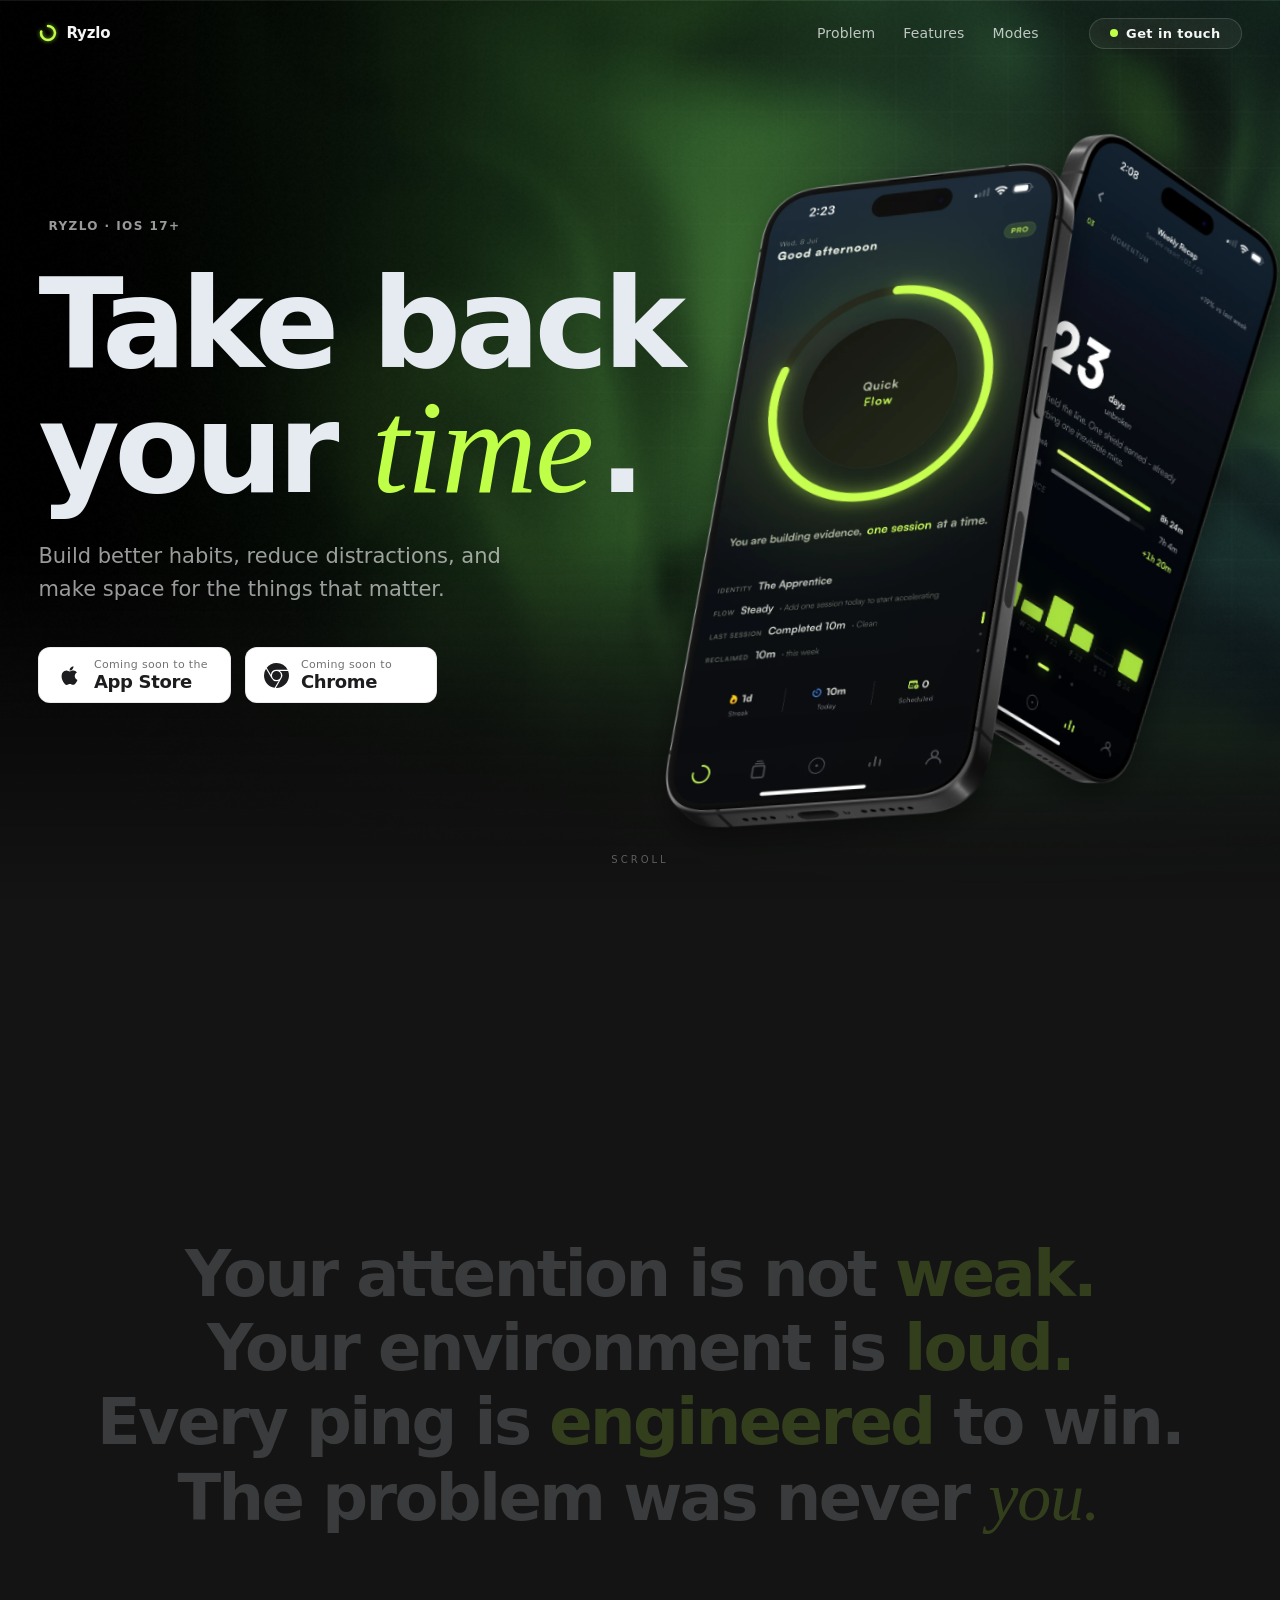
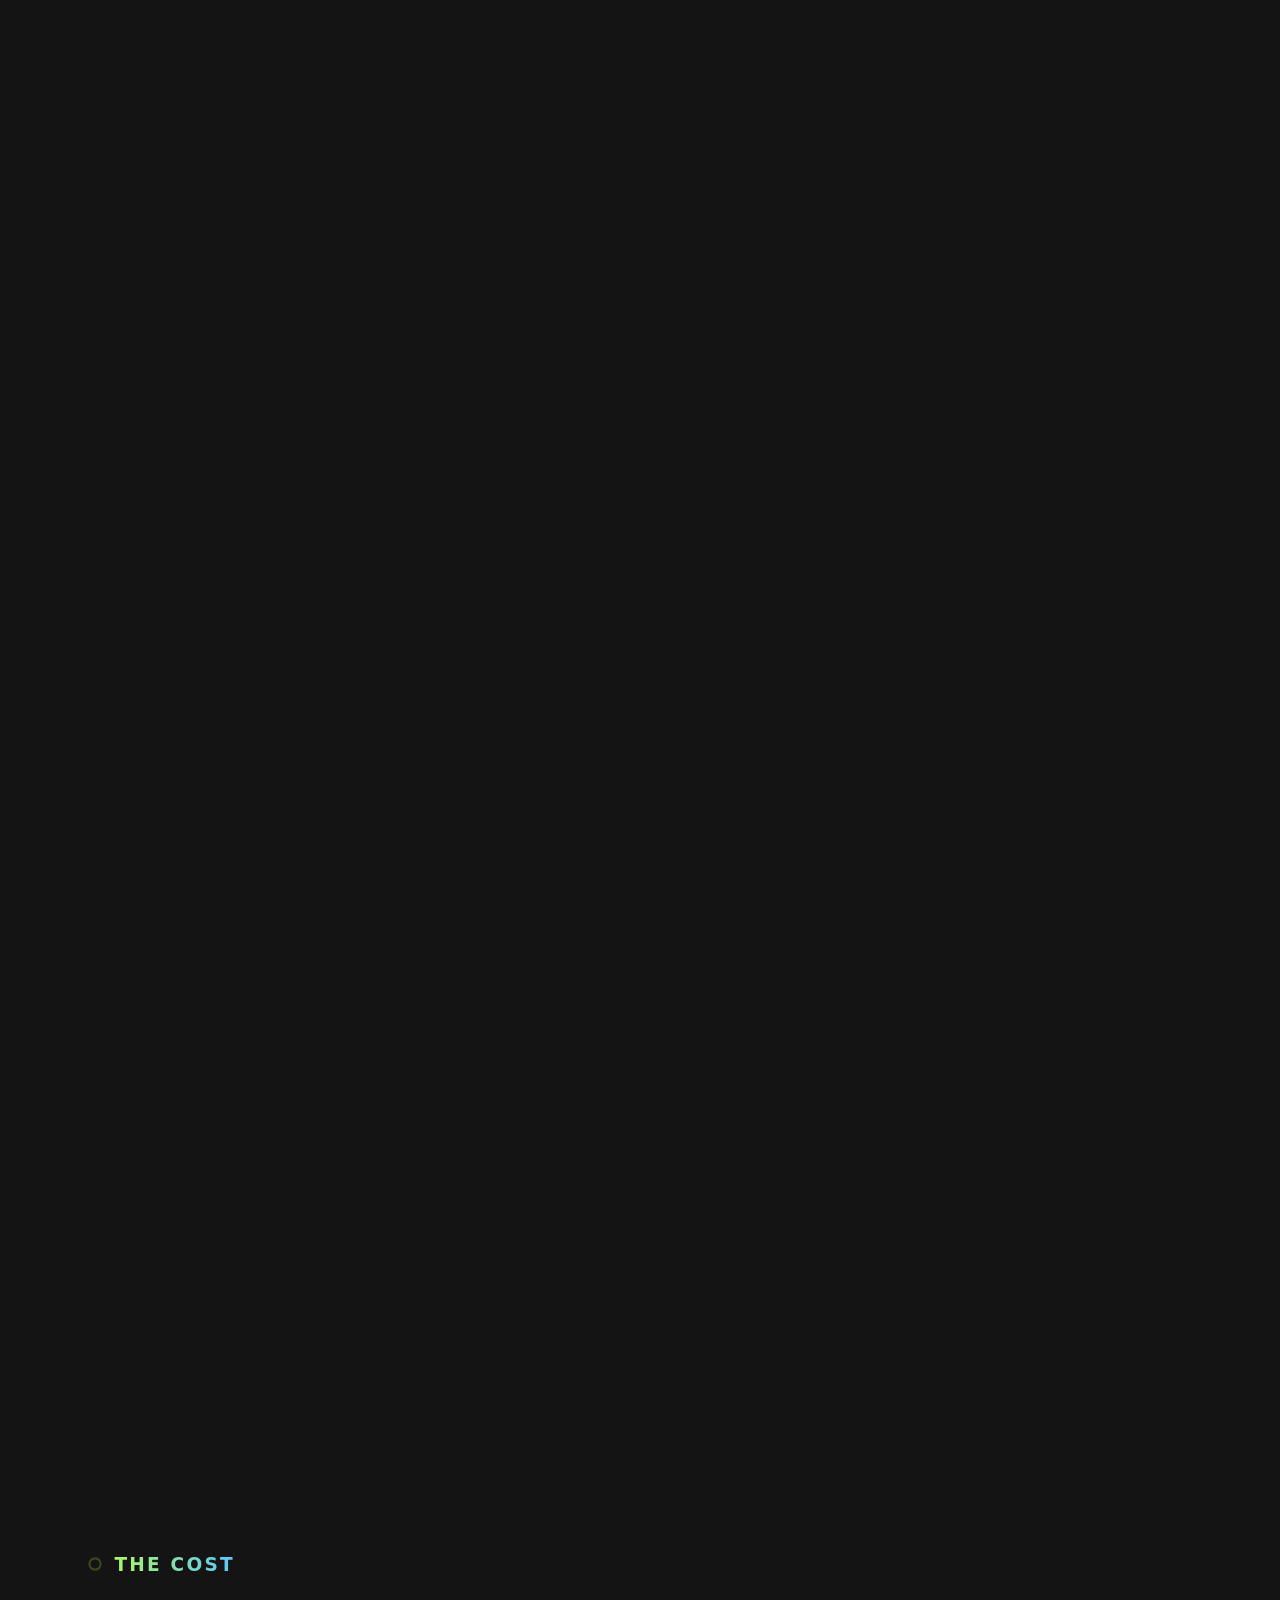
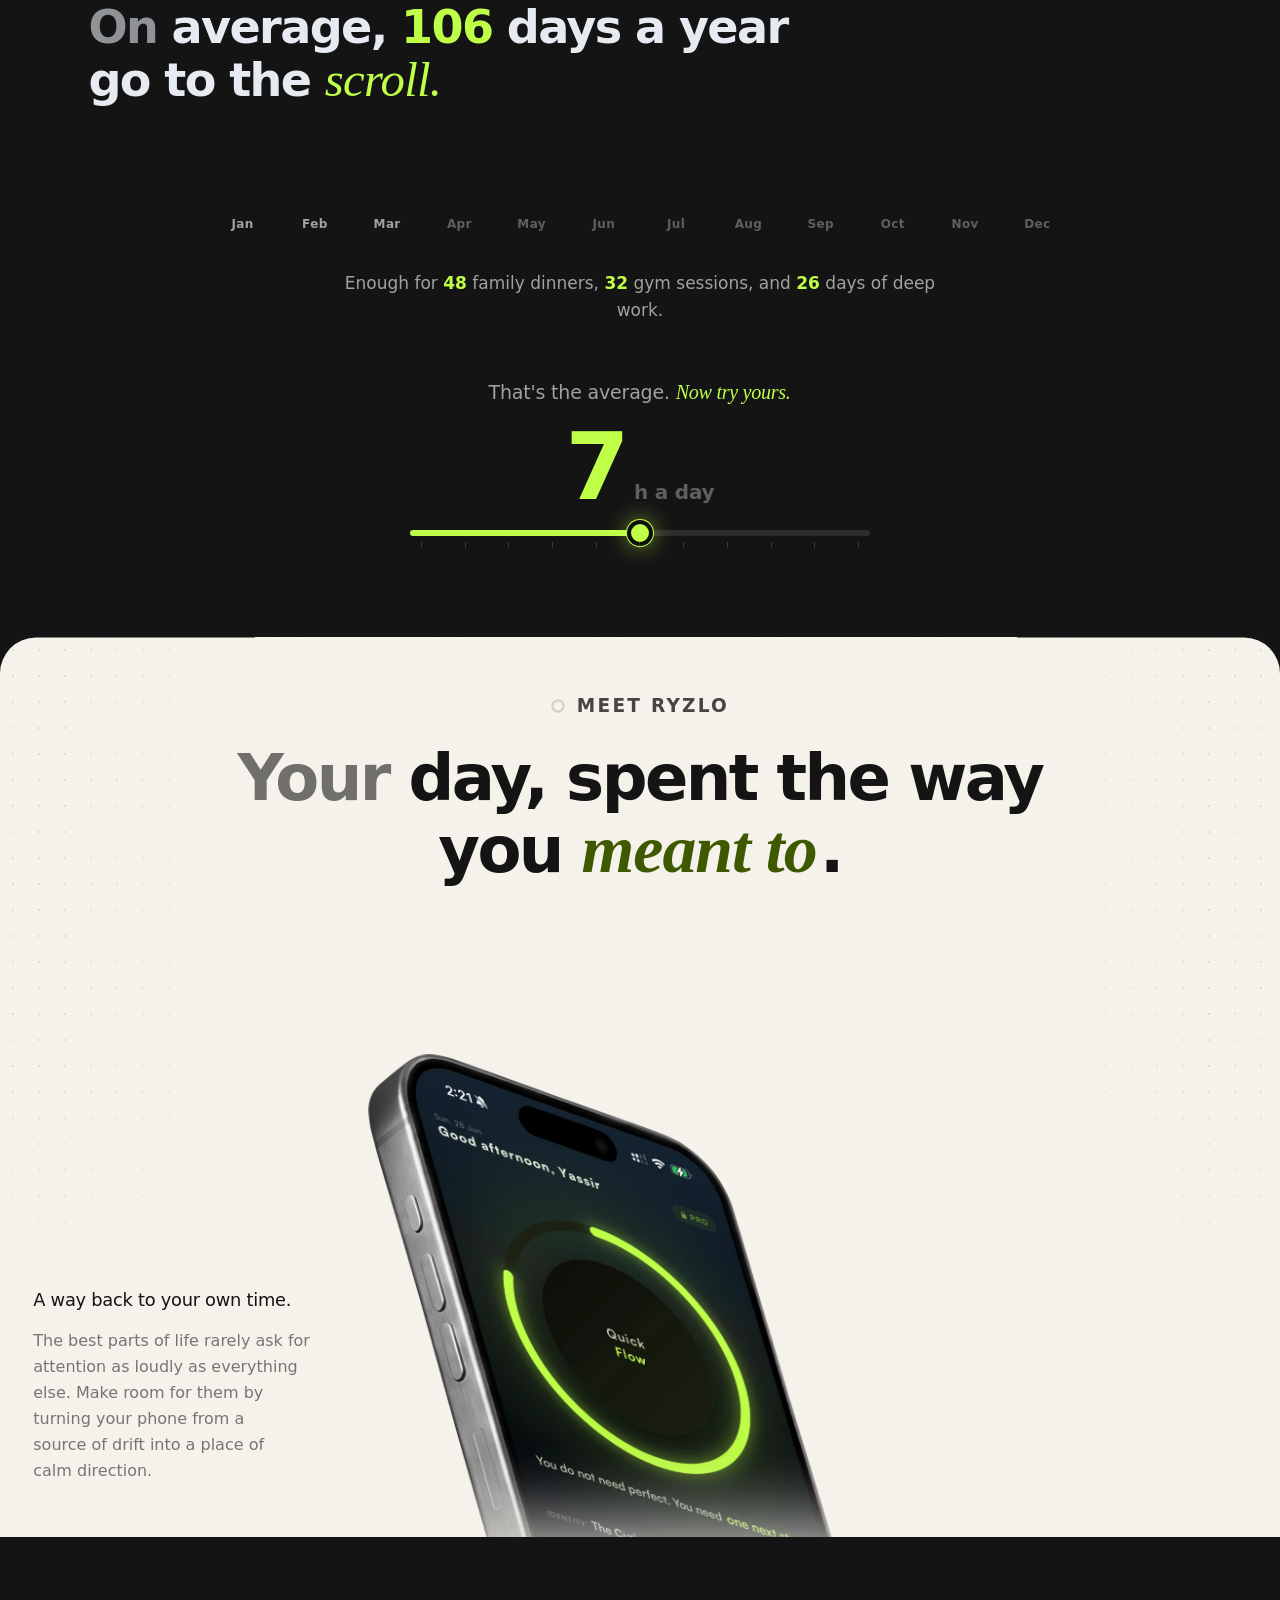
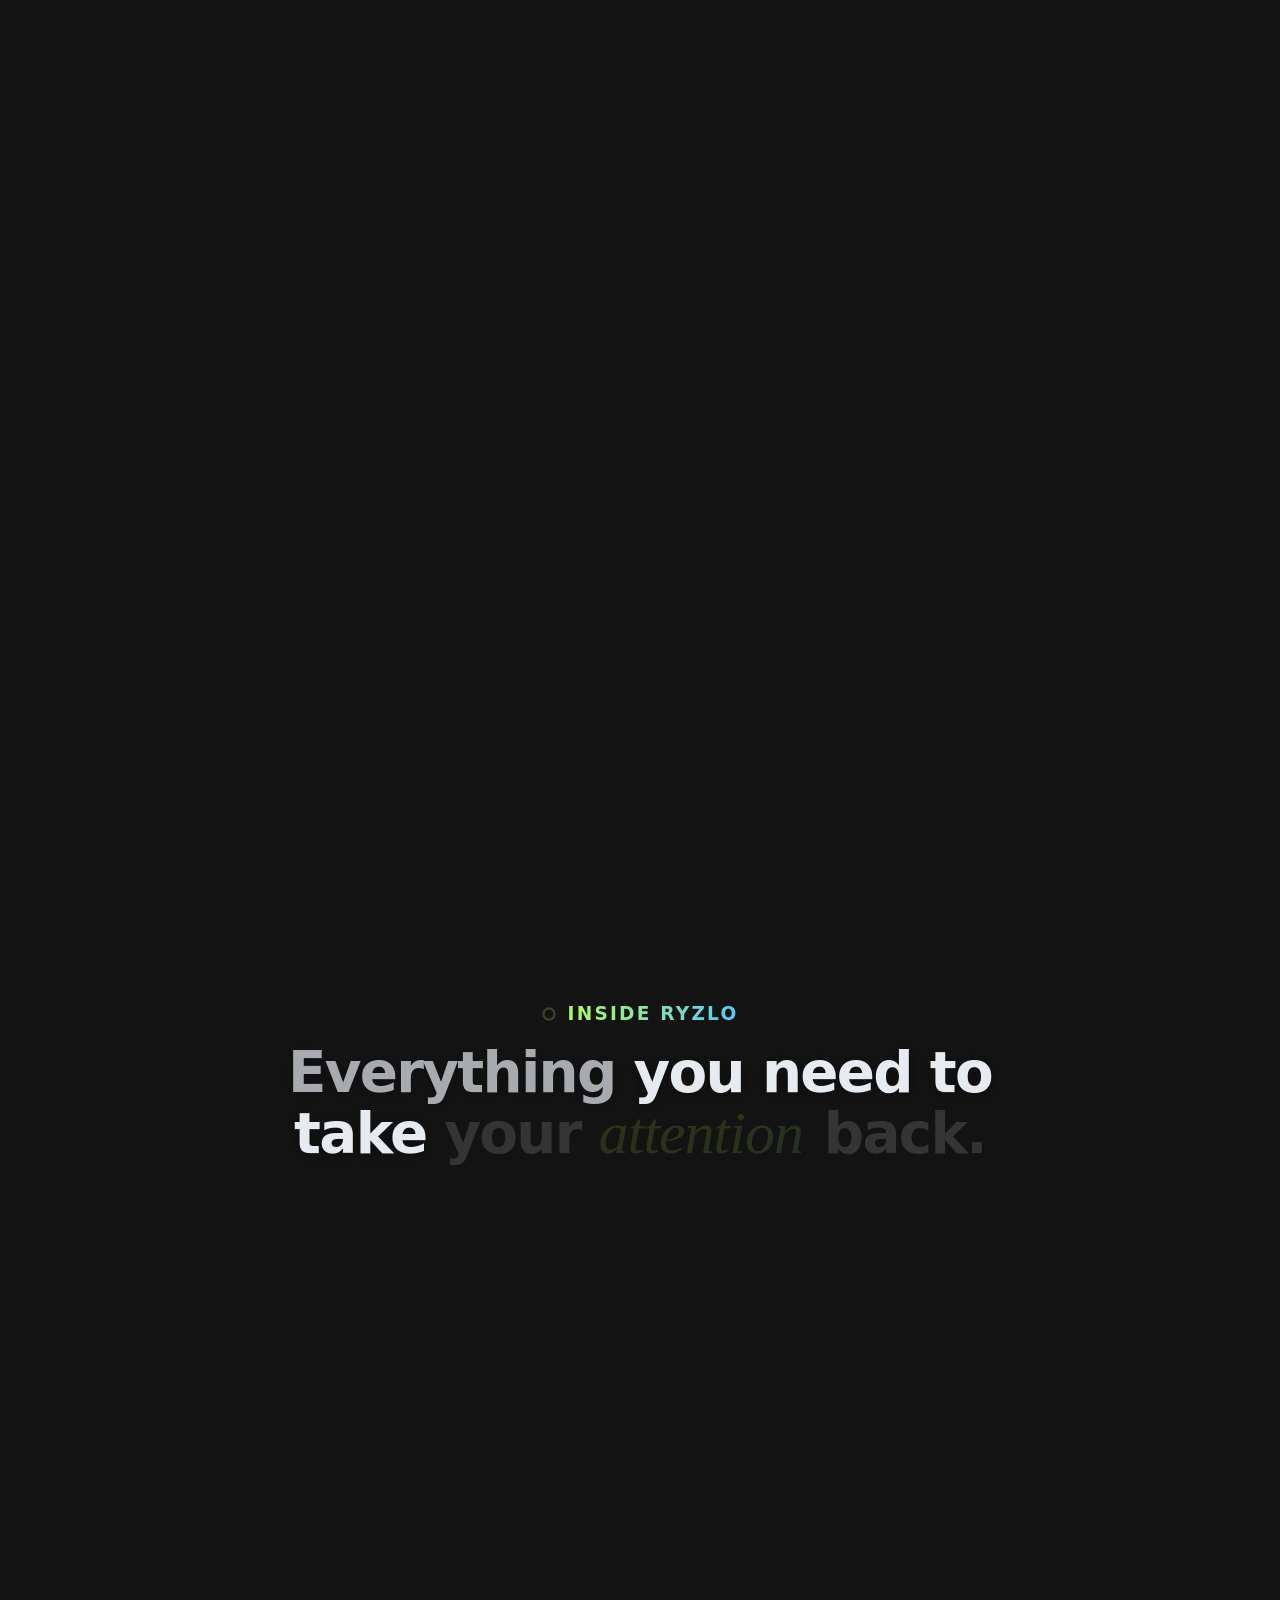
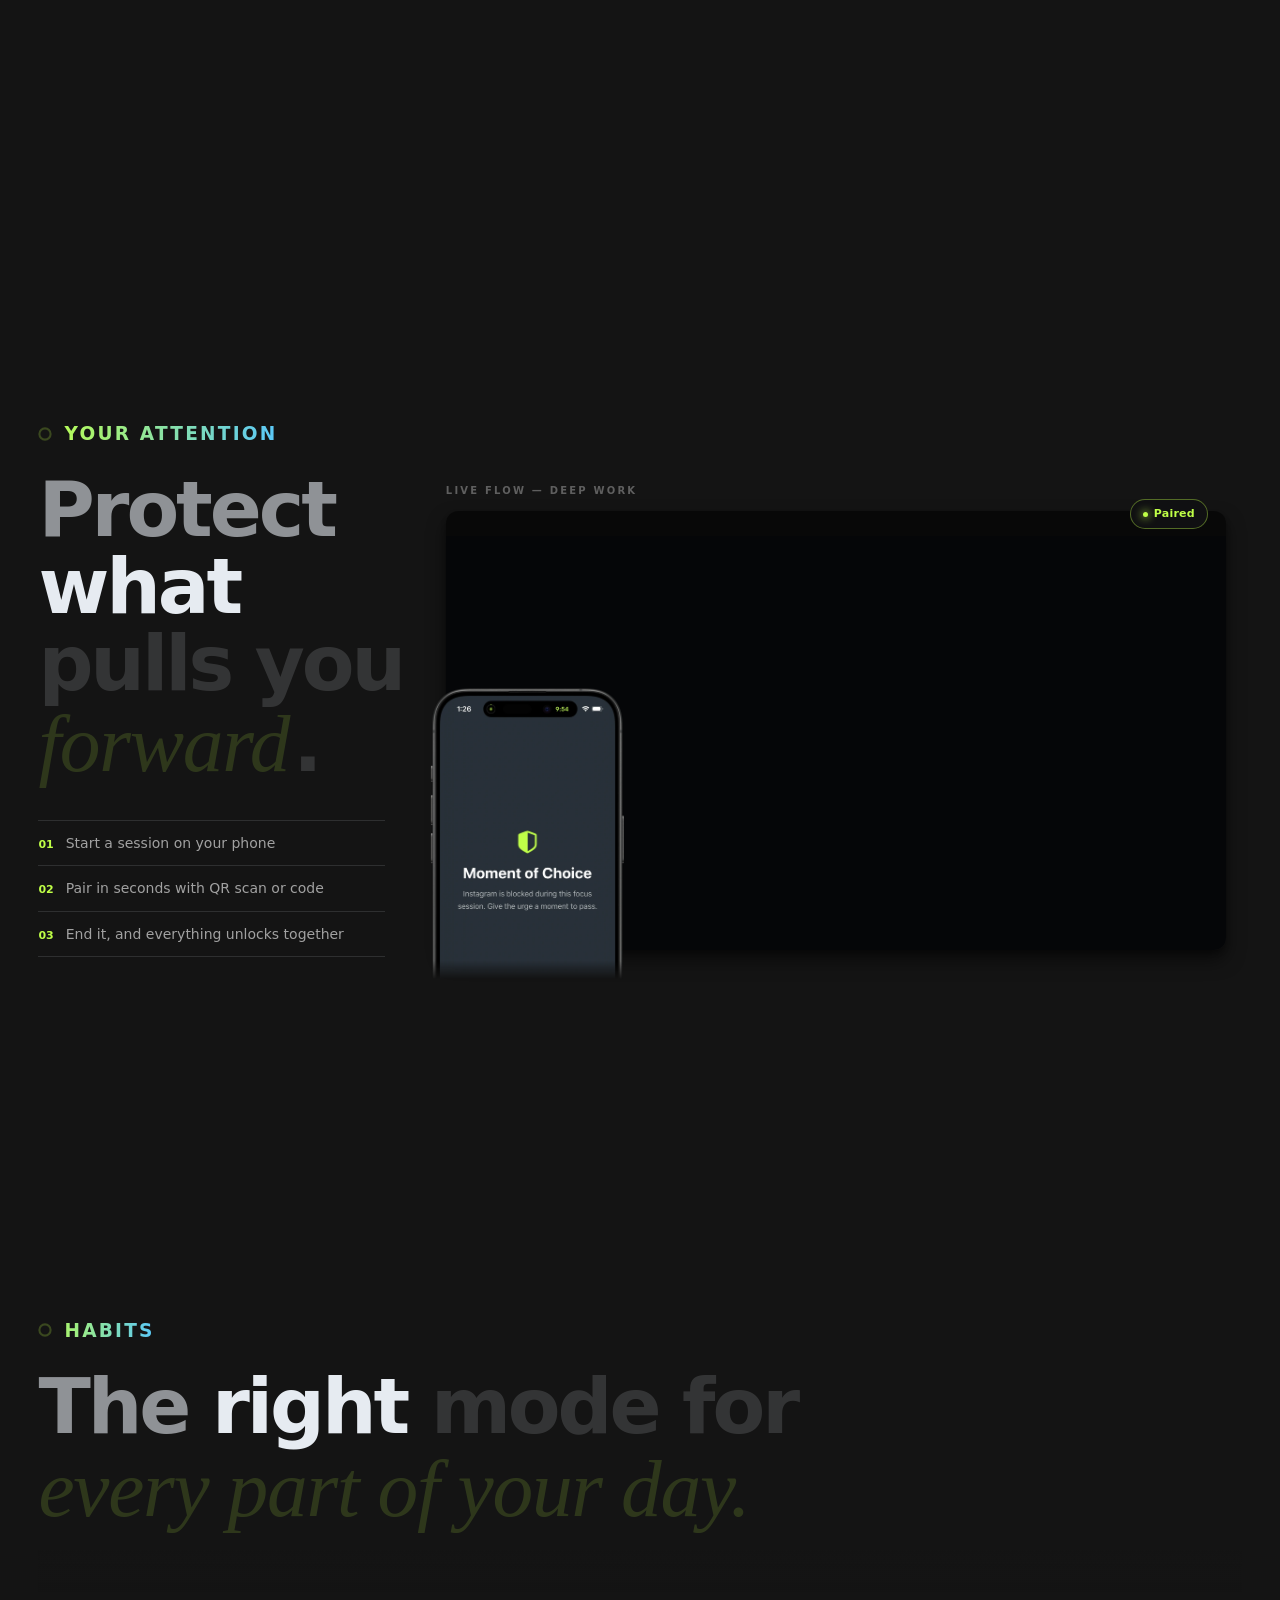
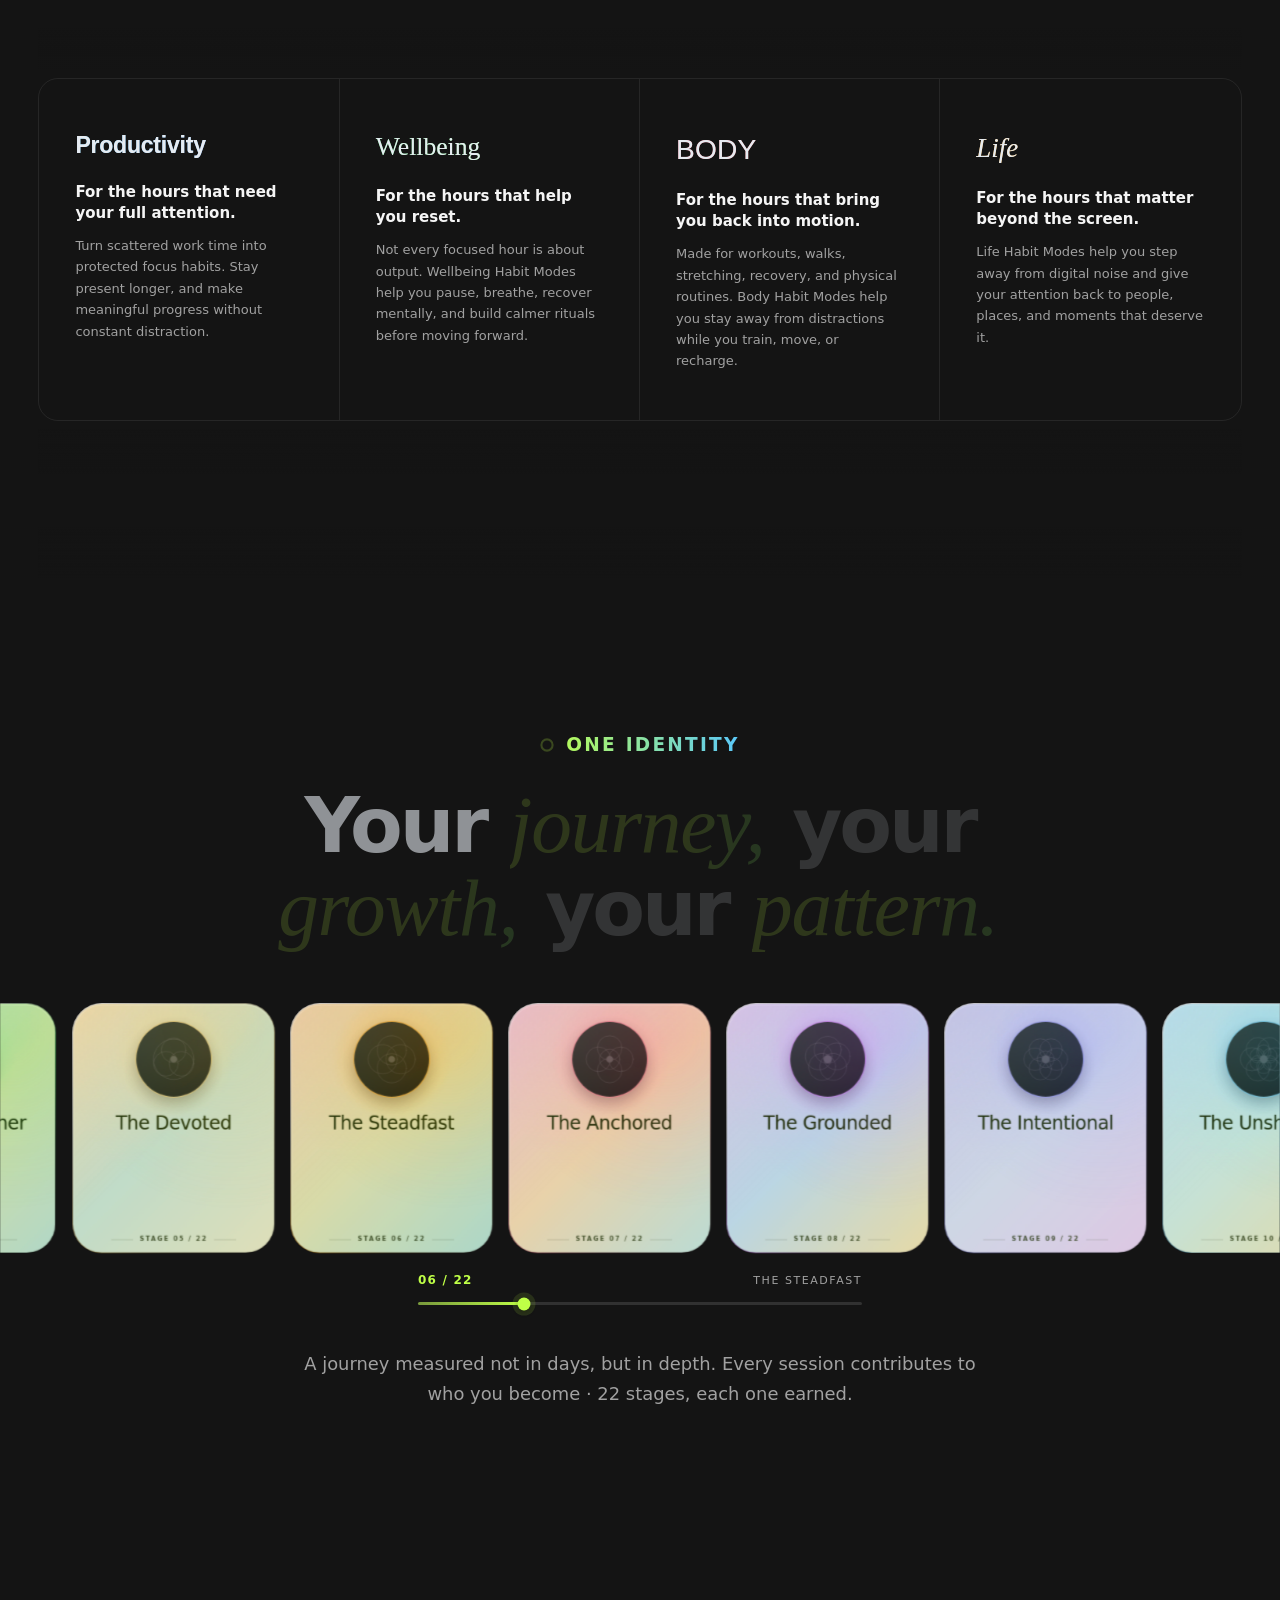
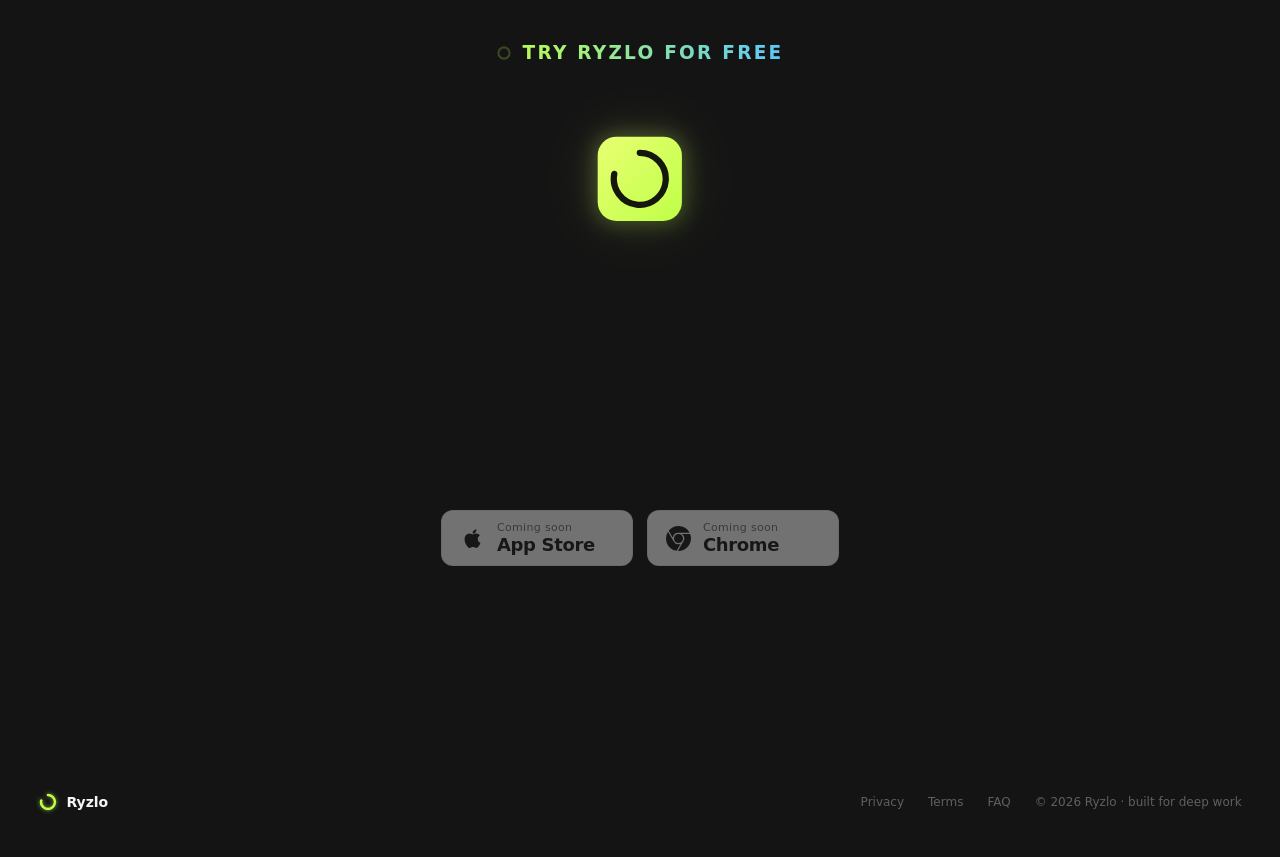
==== commit 1e2d88b7: "Morph hero store badges into the waitlist capsule on click Co-Authored-By: Claude Opus 4.8 <noreply@" ====
--- a/index.html
+++ b/index.html
@@ -140,21 +140,55 @@
         <span class="h-line-wrap"><span class="h-line">your <span class="lime voice">time</span>.</span></span>
       </h1>
       <p class="hero__lead reveal">Build better habits, reduce distractions, and make space for the things that matter.</p>
+      <!-- The badges are anchors to #get (the no-JS path). With JS, clicking
+           one morphs this row into the waitlist capsule below instead of
+           scrolling the visitor past the whole page (js/waitlist.js →
+           initHeroWaitlist). Esc / ✕ / a click outside restores the badges. -->
       <div class="hero__cta reveal">
-        <a class="store-btn store-btn--lime magnetic" data-magnet="0.22" href="#get" aria-label="Coming soon to the App Store">
+        <a class="store-btn store-btn--lime magnetic" data-magnet="0.22" href="#get" data-wl-open aria-expanded="false" aria-controls="heroWl" aria-label="Coming soon to the App Store — join the waitlist">
           <svg class="store-btn__glyph" viewBox="0 0 24 24" aria-hidden="true"><path d="M17.05 20.28c-.98.95-2.05.8-3.08.35-1.09-.46-2.09-.48-3.24 0-1.44.62-2.2.44-3.06-.35C2.79 15.25 3.51 7.59 9.05 7.31c1.35.07 2.29.74 3.08.8 1.18-.24 2.31-.93 3.57-.84 1.51.12 2.65.72 3.4 1.8-3.12 1.87-2.38 5.98.48 7.13-.57 1.5-1.31 2.99-2.54 4.09l.01-.01zM12.03 7.25c-.15-2.23 1.66-4.07 3.74-4.25.29 2.58-2.34 4.5-3.74 4.25z"/></svg>
           <span class="store-btn__text">
             <span class="store-btn__sm">Coming soon to the</span>
             <span class="store-btn__lg">App Store</span>
           </span>
         </a>
-        <a class="store-btn store-btn--ghost magnetic" data-magnet="0.22" href="#get" aria-label="Coming soon to Chrome">
+        <a class="store-btn store-btn--ghost magnetic" data-magnet="0.22" href="#get" data-wl-open aria-expanded="false" aria-controls="heroWl" aria-label="Coming soon to Chrome — join the waitlist">
           <svg class="store-btn__glyph" viewBox="0 0 24 24" aria-hidden="true"><path d="M12 0C8.21 0 4.831 1.757 2.632 4.501l3.953 6.848A5.454 5.454 0 0 1 12 6.545h10.691A12 12 0 0 0 12 0zM1.931 5.47A11.943 11.943 0 0 0 0 12c0 6.012 4.42 10.991 10.189 11.864l3.953-6.847a5.45 5.45 0 0 1-6.865-2.29zm13.342 2.166a5.446 5.446 0 0 1 1.45 7.09l.002.001h-.002l-5.344 9.257c.206.01.413.016.621.016 6.627 0 12-5.373 12-12 0-1.54-.29-3.011-.818-4.364zM12 16.364a4.364 4.364 0 1 1 0-8.728 4.364 4.364 0 0 1 0 8.728Z"/></svg>
           <span class="store-btn__text">
             <span class="store-btn__sm">Coming soon to</span>
             <span class="store-btn__lg">Chrome</span>
           </span>
         </a>
+        <!-- Waitlist capsule — hidden until a badge is clicked, then scales in
+             from that badge's centre (transform-origin set by JS). Same
+             endpoint + honeypot as the #get form; posts to the shared
+             waitlist-sink iframe so the page never navigates. -->
+        <div class="hero-wl" id="heroWl" hidden>
+          <form class="waitlist__form hero-wl__form" action="https://eocampaign1.com/form/8ace57de-7edb-11f1-b586-310063760f3d" method="post" target="waitlist-sink" novalidate>
+            <label class="sr-only" for="heroWlEmail">Email address</label>
+            <div class="waitlist__row">
+              <span class="hero-wl__field">
+                <input class="waitlist__input" id="heroWlEmail" name="field_0" type="email" inputmode="email" autocomplete="email" placeholder="you@example.com" required>
+                <button class="hero-wl__close" type="button" aria-label="Close, show the store buttons again">
+                  <svg viewBox="0 0 24 24" fill="none" stroke="currentColor" stroke-width="2" stroke-linecap="round" aria-hidden="true"><path d="M6 6l12 12M18 6L6 18"/></svg>
+                </button>
+              </span>
+              <!-- EmailOctopus honeypot: keep this exact name, always empty -->
+              <input class="waitlist__honey" type="text" name="hpc4b27b6e-eb38-11e9-be00-06b4694bee2a" tabindex="-1" autocomplete="off" aria-hidden="true">
+              <button class="waitlist__btn" type="submit">
+                <span class="waitlist__btn-label">Notify me</span>
+                <svg class="waitlist__btn-arrow" viewBox="0 0 24 24" fill="none" stroke="currentColor" stroke-width="2" stroke-linecap="round" stroke-linejoin="round" aria-hidden="true"><path d="M5 12h14"/><path d="m12 5 7 7-7 7"/></svg>
+              </button>
+            </div>
+            <p class="waitlist__error" role="alert" hidden></p>
+          </form>
+          <div class="waitlist__done hero-wl__done" role="status" hidden>
+            <span class="waitlist__done-mark" aria-hidden="true">
+              <svg viewBox="0 0 24 24" fill="none" stroke="currentColor" stroke-width="2.2" stroke-linecap="round" stroke-linejoin="round"><path d="M20 6 9 17l-5-5"/></svg>
+            </span>
+            <p class="waitlist__done-text">You're on the list — we'll email you the moment Ryzlo launches.</p>
+          </div>
+        </div>
       </div>
     </div>
     <div class="hero__devices" aria-hidden="true">
--- a/css/style.css
+++ b/css/style.css
@@ -1 +1 @@
-:root{--mid: #13212f;--blk: #0a0e0c;--lime: #BFFF47;--lime-2: #7BFF7B;--cyan: #5AC8FA;--ink: rgba(255,255,255,.96);--ink-display: #E6EBF1;--ink-2: rgba(255,255,255,.6);--ink-3: rgba(255,255,255,.32);--line: rgba(255,255,255,.08);--ease: cubic-bezier(.16, 1, .3, 1);--pad: clamp(20px, 3vw, 56px);--max: 1680px;--gap: clamp(12px, 1.5vw, 24px)}*,*:before,*:after{box-sizing:border-box;margin:0;padding:0}html{color-scheme:dark;scrollbar-width:thin;scrollbar-color:rgba(255,255,255,.16) #141414}body{background:#141414;color:var(--ink);font-family:Satoshi,system-ui,sans-serif;font-size:16px;line-height:1.6;overflow-x:clip;-webkit-font-smoothing:antialiased}a{color:inherit;text-decoration:none}img,svg,canvas{display:block}.lime{color:var(--lime)}.voice{font-family:Gambetta,Georgia,Times New Roman,serif;font-style:italic;font-weight:500;font-size:1.06em;letter-spacing:-.015em;padding-right:.05em}::selection{background:#bfff47e6;color:#10160a}::-webkit-scrollbar{width:10px}::-webkit-scrollbar-track{background:#141414}::-webkit-scrollbar-thumb{background:#ffffff24;border-radius:8px;border:2px solid #141414}::-webkit-scrollbar-thumb:hover{background:#ffffff42}:focus-visible{outline:2px solid var(--lime);outline-offset:3px}.s{position:relative;z-index:1;background:linear-gradient(180deg,var(--from) 0%,var(--to) 16%,var(--to) 100%)}#preloader{position:fixed;inset:0;z-index:10000;background:transparent;transition:opacity .7s var(--ease)}#preloader.done,#preloader.is-done{opacity:0;pointer-events:none}.kw__bg{position:absolute;inset:0;background:#141414}.kw{position:absolute;inset:0;z-index:2;display:flex;align-items:center;justify-content:center;padding:0 24px;pointer-events:none}.kw__word{font-family:Satoshi,system-ui,sans-serif;font-weight:900;font-size:clamp(48px,12vw,168px);letter-spacing:-.045em;line-height:1;text-align:center;color:#f4f8ec;opacity:0;padding-right:.06em;will-change:opacity,transform,filter}.kw__word.is-brand{color:var(--lime);-webkit-text-fill-color:var(--lime)}.prog{position:fixed;top:0;left:0;right:0;height:1px;z-index:900;background:var(--line)}.prog__fill{display:block;height:100%;background:var(--lime);transform-origin:left;transform:scaleX(0)}#nav{position:fixed;top:0;left:0;right:0;z-index:800;padding:0 var(--pad);height:66px;display:flex;align-items:center;justify-content:space-between;background:#0e100d00;-webkit-backdrop-filter:blur(0px) saturate(1);backdrop-filter:blur(0px) saturate(1);transition:background-color .4s var(--ease),box-shadow .4s var(--ease),transform .35s var(--ease)}#nav.nav--hidden{transform:translateY(-100%)}#nav.scrolled{background:#11140e9e;-webkit-backdrop-filter:blur(11px);backdrop-filter:blur(11px);box-shadow:inset 0 1px #ffffff0f,0 10px 30px -14px #0000008c}.nav__line{position:absolute;left:0;right:0;bottom:0;height:1px;background:linear-gradient(90deg,transparent,rgba(255,255,255,.16) 14%,rgba(255,255,255,.16) 86%,transparent);transform:scaleX(0);transform-origin:center;opacity:0;transition:transform .6s var(--ease),opacity .5s var(--ease)}#nav.scrolled .nav__line{transform:scaleX(1);opacity:1}.nav__logo{font-size:15px;font-weight:800;letter-spacing:-.01em;display:flex;align-items:center;gap:8px;color:var(--ink)}.nav__mark{width:20px;height:20px;display:block;flex-shrink:0;overflow:visible}.nav__links{margin-left:auto;display:flex;align-items:center;gap:4px;list-style:none;padding:0}.nav__link{position:relative;font-size:14px;font-weight:500;letter-spacing:.01em;color:#ffffffb8;padding:7px 12px;border-radius:9px;background:#0c0f0a00;transition:color .18s var(--ease),background-color .22s var(--ease),transform .2s var(--ease);white-space:nowrap}.nav__link:after{content:"";position:absolute;left:12px;right:12px;bottom:3px;height:2px;border-radius:2px;background:var(--lime);transform:scaleX(0);transform-origin:center;transition:transform .22s var(--ease)}.nav__link.is-active{color:var(--ink)}.nav__link.is-active:after{transform:scaleX(1)}@media(hover:hover)and (pointer:fine){.nav__link:hover{color:var(--ink);background:#0c0f0a99;transform:translateY(-1px)}.nav__link:hover:after{transform:scaleX(1)}}.nav__link:active{transform:translateY(0) scale(.97)}@media(max-width:680px){.nav__links{display:none}}.nav__cta{margin-left:clamp(22px,3vw,44px)}.ih-btn{position:relative;display:inline-flex;align-items:center;overflow:hidden;border-radius:999px;border:1px solid rgba(255,255,255,.14);background:#ffffff0d;padding:8px 20px;font-size:13px;font-weight:700;letter-spacing:.03em;line-height:1;color:var(--ink);white-space:nowrap;transition:border-color .2s var(--ease),transform .15s var(--ease)}.ih-btn:active{transform:scale(.97)}.ih-btn__inner{display:flex;align-items:center;gap:8px}.ih-btn__dot{width:8px;height:8px;flex-shrink:0;border-radius:8px;background:var(--lime);transform:scale(1);transition:transform .38s var(--ease)}.ih-btn__label{display:inline-block;transition:transform .38s var(--ease),opacity .3s var(--ease)}.ih-btn__reveal{position:absolute;inset:0;z-index:1;display:flex;align-items:center;justify-content:center;gap:7px;color:#233600;transform:translate(46px);opacity:0;transition:transform .38s var(--ease),opacity .3s var(--ease);pointer-events:none}.ih-btn__arrow{width:15px;height:15px;flex-shrink:0}@media(hover:hover)and (pointer:fine){.ih-btn:hover{border-color:#ffffff3d}.ih-btn:hover .ih-btn__dot{transform:scale(80)}.ih-btn:hover .ih-btn__label{transform:translate(46px);opacity:0}.ih-btn:hover .ih-btn__reveal{transform:translate(-6px);opacity:1}}@media(prefers-reduced-motion:reduce){.ih-btn__dot,.ih-btn__label,.ih-btn__reveal{transition:none}}.ih-btn--lg{padding:13px 28px;font-size:15px}.ih-btn--lg .ih-btn__arrow{width:17px;height:17px}@media(prefers-reduced-motion:reduce){.nav__line{transform:scaleX(1);transition:opacity .5s var(--ease)}}#nav.nav--paper.scrolled{background:#f4f1ea9e;box-shadow:inset 0 1px #1414140d,0 10px 30px -14px #00000029}#nav.nav--paper .nav__logo{color:#141414}#nav.nav--paper .nav__link{color:#141414b8}#nav.nav--paper .nav__link.is-active{color:#141414}#nav.nav--paper .nav__line{background:linear-gradient(90deg,transparent,rgba(20,20,20,.14) 14%,rgba(20,20,20,.14) 86%,transparent)}#nav.nav--paper .nav__toggle-bar{background:#141414}@media(hover:hover)and (pointer:fine){#nav.nav--paper .nav__link:hover{color:#141414;background:#14141412}}.nav__toggle{display:none;position:relative;width:44px;height:44px;margin-left:10px;align-items:center;justify-content:center;background:none;border:0;padding:0;cursor:pointer}.nav__toggle-bar{position:absolute;top:50%;left:50%;width:20px;height:2px;border-radius:2px;background:var(--ink);transform:translate(-50%,-50%) translateY(var(--ty, 0));transition:transform .28s var(--ease),opacity .2s var(--ease)}.nav__toggle-bar:nth-child(1){--ty: -6px}.nav__toggle-bar:nth-child(2){--ty: 0px}.nav__toggle-bar:nth-child(3){--ty: 6px}.nav__toggle.open .nav__toggle-bar:nth-child(1){transform:translate(-50%,-50%) rotate(45deg)}.nav__toggle.open .nav__toggle-bar:nth-child(2){opacity:0}.nav__toggle.open .nav__toggle-bar:nth-child(3){transform:translate(-50%,-50%) rotate(-45deg)}.nav__mobile{position:fixed;inset:66px 0 0;z-index:799;display:flex;flex-direction:column;align-items:center;justify-content:center;gap:clamp(28px,6vw,40px);background:#0e100dfa;-webkit-backdrop-filter:blur(20px);backdrop-filter:blur(20px);opacity:0;visibility:hidden;pointer-events:none;transition:opacity .3s var(--ease),visibility 0s linear .3s}.nav__mobile.open{opacity:1;visibility:visible;pointer-events:auto;transition:opacity .3s var(--ease),visibility 0s linear}.nav__mobile-links{display:flex;flex-direction:column;align-items:center;gap:clamp(20px,5vw,28px);list-style:none;padding:0;margin:0}.nav__mobile-link{font-size:clamp(26px,8vw,34px);font-weight:700;letter-spacing:-.02em;color:var(--ink-2);opacity:0;transform:translateY(12px);transition:opacity .25s var(--ease),transform .25s var(--ease),color .2s var(--ease)}.nav__mobile.open .nav__mobile-link{opacity:1;transform:none}.nav__mobile.open .nav__mobile-link:nth-child(1){transition-delay:.06s}.nav__mobile.open .nav__mobile-link:nth-child(2){transition-delay:.1s}.nav__mobile.open .nav__mobile-link:nth-child(3){transition-delay:.14s}.nav__mobile-link:active{color:var(--lime)}.nav__mobile-cta{opacity:0;transform:translateY(12px);transition:opacity .25s var(--ease) .18s,transform .25s var(--ease) .18s}.nav__mobile.open .nav__mobile-cta{opacity:1;transform:none}.nav__mobile-cta.ih-btn:hover{transition:border-color .2s var(--ease)}.nav__mobile-cta.ih-btn:active{transition:transform .15s var(--ease)}@media(prefers-reduced-motion:reduce){.nav__mobile,.nav__mobile-link,.nav__mobile-cta{transition-duration:.01ms!important;transition-delay:0s!important}}@media(max-width:680px){.nav__cta{display:none}.nav__toggle{display:flex}}.reveal{opacity:0;transform:translateY(24px)}.reveal.is-in{opacity:1;transform:none;transition:opacity .8s var(--ease),transform .8s var(--ease)}.r-up{opacity:0;transform:translateY(32px)}.r-up.is-in{opacity:1;transform:none;transition:opacity .75s var(--ease),transform .75s var(--ease)}.reveal-children>*{opacity:0;transform:translateY(28px)}.reveal-children.is-in>*{opacity:1;transform:none}.reveal-children.is-in>*:nth-child(1){transition:opacity .7s var(--ease),transform .7s var(--ease)}.reveal-children.is-in>*:nth-child(2){transition:opacity .7s .1s var(--ease),transform .7s .1s var(--ease)}.reveal-children.is-in>*:nth-child(3){transition:opacity .7s .2s var(--ease),transform .7s .2s var(--ease)}.r-clip{clip-path:inset(0 0 100% 0)}.r-clip.is-in{clip-path:inset(0 0 0 0);transition:clip-path 1.1s var(--ease)}@media(prefers-reduced-motion:reduce){.r-clip{clip-path:none}}.r-scroll{color:var(--ink-display)}.r-scroll .word{display:inline-block;color:#e6ebf126}.kicker{font-size:clamp(14px,1.45vw,21px);font-weight:700;letter-spacing:.12em;text-transform:uppercase;display:inline-flex;align-items:center;gap:12px;margin-bottom:clamp(20px,1.8vw,28px);background:linear-gradient(90deg,var(--lime),var(--cyan));-webkit-background-clip:text;-webkit-text-fill-color:transparent;background-clip:text}.kicker__ring{width:14px;height:14px;flex-shrink:0;transform:rotate(-90deg)}.kicker__ring-track{fill:none;stroke:#bfff4738;stroke-width:3}.kicker__ring-fill{fill:none;stroke:var(--lime);stroke-width:3;stroke-linecap:round;stroke-dasharray:50.27;stroke-dashoffset:calc(50.27 * (1 - var(--hold, 0)))}.hed{font-size:clamp(40px,6vw,84px);font-weight:900;line-height:1.02;letter-spacing:-.04em;color:var(--ink-display)}.wrap{max-width:var(--max);margin:0 auto;padding:0 var(--pad)}.sr-only{position:absolute;width:1px;height:1px;padding:0;margin:-1px;overflow:hidden;clip:rect(0,0,0,0);white-space:nowrap;border:0}.skip-link{position:fixed;top:-100px;left:16px;z-index:9999;background:var(--lime);color:#0b0f07;padding:12px 20px;border-radius:8px;font-size:14px;font-weight:700;letter-spacing:-.005em;transition:top .2s var(--ease)}.skip-link:focus{top:16px}.page-grid{max-width:min(100%,var(--max));margin:0 auto;padding-inline:var(--pad);display:grid;grid-template-columns:repeat(12,minmax(0,1fr));column-gap:var(--gap)}.btn{display:inline-flex;align-items:center;gap:8px;padding:14px 32px;border-radius:50px;font-size:14px;font-weight:700;letter-spacing:.04em;transition:transform .2s var(--ease),box-shadow .2s;cursor:pointer}.btn--lime{background:var(--lime);color:#0b0f07}.btn--lime:hover{box-shadow:0 0 32px #bfff4773}.btn--ghost{background:transparent;color:var(--ink-2);border:1px solid var(--line)}.btn--ghost:hover{color:var(--ink);border-color:#fff3}.btn--xl{padding:18px 44px;font-size:16px}@media(hover:hover)and (pointer:fine){.btn--lime:hover{transform:scale(1.02)}}.btn:active{transform:scale(.97)}.store-btn{display:inline-flex;align-items:center;gap:12px;min-width:192px;padding:11px 22px 11px 18px;border-radius:12px;text-align:left;cursor:pointer;-webkit-tap-highlight-color:transparent;transition:transform .16s var(--ease),box-shadow .32s var(--ease);will-change:transform}@media(hover:hover)and (pointer:fine){.store-btn:hover{transform:translateY(-2px)}}.store-btn:active{transform:scale(.97)}.store-btn.magnetic{transition-property:box-shadow}.store-btn__glyph{width:25px;height:25px;flex:none}.store-btn__text{display:flex;flex-direction:column;line-height:1}.store-btn__sm{font-size:11px;font-weight:500;letter-spacing:.03em;opacity:.62;margin-bottom:3px}.store-btn__lg{font-size:18px;font-weight:700;letter-spacing:-.02em}.store-btn--lime,.store-btn--ghost{background:#fff;color:#1d1d1f;border:1px solid rgba(0,0,0,.08)}.store-btn--lime .store-btn__glyph,.store-btn--ghost .store-btn__glyph{fill:#1d1d1f}.store-btn--lime:hover,.store-btn--ghost:hover{box-shadow:0 16px 32px -14px #0006}#problem,#numbers{background:#141414}@media(min-width:861px)and (hover:hover)and (prefers-reduced-motion:no-preference){#numbers{position:sticky;top:0}}.problem{position:relative;min-height:100svh}.problem--scroll{min-height:240svh}.problem__sticky{position:relative;display:flex;align-items:center;min-height:100svh}.problem--scroll .problem__sticky{position:sticky;top:0;height:100svh;min-height:0;overflow:hidden}.problem__layout{position:relative;z-index:1;padding-top:clamp(80px,10vw,140px);padding-bottom:clamp(80px,10vw,140px);width:100%}.problem__noise{position:absolute;inset:0;overflow:hidden;pointer-events:none;z-index:0}.notif-clusters{position:absolute;inset:0}.notif-banner{position:absolute;display:flex;align-items:center;gap:9px;padding:10px 12px;background:#1a1a1ee6;border:1px solid rgba(255,255,255,.07);border-radius:14px;width:260px;will-change:transform,opacity;user-select:none}.notif-banner.is-stacked:after{content:"";position:absolute;left:9px;right:9px;bottom:-5px;height:14px;background:#1a1a1eb8;border:1px solid rgba(255,255,255,.05);border-radius:11px;z-index:-1}.notif-icon{width:32px;height:32px;border-radius:8px;display:flex;align-items:center;justify-content:center;flex-shrink:0;overflow:hidden}.notif-icon img{width:18px;height:18px;object-fit:contain;display:block}.notif-body{display:flex;flex-direction:column;gap:2px;min-width:0;flex:1}.notif-app{font-size:11px;font-weight:700;color:#ffffffe0;line-height:1}.notif-text{font-size:11px;color:#ffffff7a;line-height:1.3;white-space:nowrap;overflow:hidden;text-overflow:ellipsis}.notif-time{font-size:10px;color:#ffffff47;flex-shrink:0;align-self:flex-start;margin-top:1px}.notif-grid-icon{position:absolute;pointer-events:none;user-select:none;display:block;filter:blur(.5px)}.numbers__inner{position:relative;z-index:1}.notif-grid-icon.is-floating{animation:notif-float var(--dur, 5s) var(--delay, 0s) ease-in-out infinite}@keyframes notif-float{0%,to{transform:translateY(0)}50%{transform:translateY(-7px)}}.notif-messages{position:absolute;display:flex;flex-direction:column;gap:4px;opacity:.18;pointer-events:none;user-select:none}.notif-bubble{font-size:10px;font-weight:500;padding:5px 11px;border-radius:16px;max-width:160px;line-height:1.35;white-space:nowrap}.notif-bubble.is-sent{background:#1c7aff;color:#fff;align-self:flex-end;border-bottom-right-radius:4px}.notif-bubble.is-recv{background:#ffffff1f;border:1px solid rgba(255,255,255,.14);color:#ffffffbf;align-self:flex-start;border-bottom-left-radius:4px}.notif-typing{display:flex;align-items:center;gap:3px;padding:7px 11px;border-radius:16px}.notif-typing.is-sent{background:#1c7aff;align-self:flex-end;border-bottom-right-radius:4px}.notif-typing.is-recv{background:#ffffff1f;border:1px solid rgba(255,255,255,.14);align-self:flex-start;border-bottom-left-radius:4px}.notif-typing span{width:4px;height:4px;border-radius:50%;background:#fffc;animation:typing-dot 1.2s ease-in-out infinite}.notif-typing span:nth-child(2){animation-delay:.2s}.notif-typing span:nth-child(3){animation-delay:.4s}@keyframes typing-dot{0%,60%,to{transform:translateY(0);opacity:.4}30%{transform:translateY(-3px);opacity:1}}.problem__copy{grid-column:1 / -1;text-align:center}.problem__kicker{font-size:clamp(14px,1.45vw,21px);font-weight:700;letter-spacing:.12em;text-transform:uppercase;background:linear-gradient(90deg,var(--lime),var(--cyan));-webkit-background-clip:text;-webkit-text-fill-color:transparent;background-clip:text;display:flex;align-items:center;justify-content:center;gap:10px;margin-bottom:clamp(28px,3.5vw,52px)}.problem__line{display:block;font-size:clamp(30px,5vw,76px);font-weight:900;line-height:1.04;letter-spacing:-.04em;color:var(--ink-display)}.problem__line+.problem__line{margin-top:.12em}.hero{min-height:100svh;position:relative;overflow:hidden;--hero-atmo: 1}.hero__atmo{position:absolute;inset:0;z-index:0;pointer-events:none;opacity:var(--hero-atmo, 1);transform:translateY(calc((1 - var(--hero-atmo, 1)) * -30px));will-change:opacity,transform}.hero__atmo:before{content:"";position:absolute;inset:0;pointer-events:none;background:radial-gradient(58% 64% at 80% 34%,rgba(191,255,71,.11),transparent 70%),radial-gradient(72% 82% at 98% 62%,rgba(90,200,250,.07),transparent 68%),radial-gradient(42% 52% at 70% 80%,rgba(123,255,123,.05),transparent 72%);-webkit-mask-image:linear-gradient(180deg,#000 62%,transparent 100%);mask-image:linear-gradient(180deg,#000 62%,transparent 100%)}.hero__aura{position:absolute;inset:0;width:100%;height:100%;pointer-events:none;mix-blend-mode:screen;-webkit-mask-image:linear-gradient(180deg,#000 60%,transparent 100%);mask-image:linear-gradient(180deg,#000 60%,transparent 100%)}.hero__grid{position:absolute;inset:0;width:100%;height:100%;pointer-events:none;opacity:.78;-webkit-mask-image:radial-gradient(80% 96% at 84% 40%,#000 20%,rgba(0,0,0,.5) 54%,rgba(0,0,0,.06) 86%),linear-gradient(180deg,#000 62%,transparent 100%);-webkit-mask-composite:source-in;-webkit-mask-repeat:no-repeat;mask-image:radial-gradient(80% 96% at 84% 40%,#000 20%,#00000080 54%,#0000000f 86%),linear-gradient(180deg,#000 62%,transparent 100%);mask-composite:intersect;mask-repeat:no-repeat}.hero__layout{position:relative;z-index:1;min-height:100svh;display:flex;align-items:center}.hero__inner{grid-column:1 / span 7;padding-top:120px;padding-bottom:100px}.hero__eyebrow{font-size:12px;font-weight:600;letter-spacing:.12em;text-transform:uppercase;color:var(--ink-2);display:flex;align-items:center;gap:10px;margin-bottom:28px}.hero__title{font-size:clamp(52px,9.8vw,125px);font-weight:900;line-height:.96;letter-spacing:-.045em;margin-bottom:28px;color:var(--ink-display)}.h-line-wrap{display:block;overflow:hidden;padding-right:.06em;padding-bottom:.16em;margin-bottom:-.16em}.h-line{display:block}.hero__title .word{display:inline-block}.hero__lead{font-size:clamp(16px,1.8vw,21px);color:var(--ink-2);line-height:1.6;max-width:520px;margin-bottom:40px}.hero__cta{display:flex;align-items:center;flex-wrap:wrap;gap:14px}.hero__scrollcue{position:absolute;bottom:32px;left:50%;transform:translate(-50%);font-size:10px;letter-spacing:.3em;text-transform:uppercase;color:var(--ink-3);animation:cue 2.4s ease-in-out infinite}@keyframes cue{0%,to{opacity:.3;transform:translate(-50%)}50%{opacity:.8;transform:translate(-50%,6px)}}.hero__devices{position:absolute;top:0;right:0;width:50%;height:100%;perspective:1400px;pointer-events:none;z-index:2}.hero__devices-glow{position:absolute;top:50%;left:48%;width:62%;aspect-ratio:1;transform:translate(-50%,-50%);background:radial-gradient(circle,#bfff4721,#bfff4700 65%);filter:blur(44px);z-index:0}.hero__phone{position:absolute;width:auto;backface-visibility:hidden;will-change:transform;filter:drop-shadow(0 12px 16px rgba(0,0,0,.42))}.hero__phone--front{left:36%;top:55%;height:72vh;max-height:702px;z-index:2;transform:translate(-50%,-50%) rotate(-3deg)}.hero__phone--back{left:71%;top:52%;height:72vh;max-height:702px;z-index:1;opacity:.9;transform:translate(-50%,-50%) rotate(6deg)}@media(max-width:1100px){.hero__phone--front{height:59vh;left:38%}.hero__phone--back{height:59vh;left:71%;top:52%}}@media(max-width:860px){.hero__devices{display:none}.hero__inner{grid-column:1 / -1}}.numbers{padding:0;position:relative;overflow:hidden}.numbers__noise{position:absolute;inset:0;overflow:hidden;pointer-events:none;z-index:0}.numbers__wrap{position:relative;z-index:1;max-width:min(100%,1180px);margin:0 auto;padding:clamp(56px,7vw,100px) var(--pad) clamp(56px,7vw,100px)}.numbers__header{margin-bottom:clamp(28px,3vw,44px)}.numbers__hed{font-size:clamp(28px,3.6vw,50px);font-weight:800;letter-spacing:-.035em;line-height:1.1;color:var(--ink-display);margin:0;font-variant-numeric:tabular-nums}.numbers__year{max-width:860px;margin:0 auto clamp(24px,2.8vw,40px);transform-style:preserve-3d}.numbers__year.reveal{opacity:0;transform:perspective(1400px) rotateX(20deg);transform-origin:50% 120%}.numbers__year.reveal.is-in{opacity:1;transform:perspective(1400px) rotateX(0);transition:opacity .9s var(--ease),transform 1.15s var(--ease)}.numbers__months{position:relative;display:flex;gap:clamp(4px,.7vw,7px);--reveal: 1;clip-path:inset(0 calc((1 - var(--reveal)) * 100%) 0 0)}.numbers__months:after{content:"";position:absolute;top:-4px;bottom:-4px;left:0;width:2px;transform:translate(calc(var(--reveal) * var(--months-w, 0px)));background:var(--lime);box-shadow:0 0 18px 5px #bfff4799;opacity:calc(min(var(--reveal),1 - var(--reveal))*6);pointer-events:none}.numbers__month{position:relative;overflow:hidden;flex:1 1 0;min-width:0;height:clamp(44px,6vw,60px);border-radius:7px;background:#ffffff0d}.numbers__month-fill{position:absolute;left:0;top:0;bottom:0;width:100%;transform:scaleX(var(--fill, 0));transform-origin:left;background:linear-gradient(180deg,#E8FF72,var(--lime));transition:transform .5s var(--ease);transition-delay:calc(var(--i, 0) * 35ms)}.numbers__mlabels{display:flex;gap:clamp(4px,.7vw,7px);margin:10px 0 0}.numbers__mlabel{flex:1 1 0;min-width:0;text-align:center;font-size:clamp(10px,1.1vw,12px);font-weight:700;letter-spacing:.03em;color:var(--ink-3);transition:color .42s var(--ease)}.numbers__mlabel:after{content:attr(data-full)}.numbers__mlabel.is-on{color:var(--ink-2)}@media(max-width:560px){.numbers__mlabel:after{content:attr(data-abbr)}}.numbers__footer{display:flex;flex-direction:column;align-items:center;gap:clamp(20px,2.5vw,32px)}.numbers__moments{font-size:clamp(14px,1.5vw,17px);color:var(--ink-2);line-height:1.6;font-weight:400;text-align:center;max-width:600px;margin:0}.numbers__moments .lime{font-weight:700;font-variant-numeric:tabular-nums}.numbers__control{display:flex;flex-direction:column;align-items:center;gap:12px;width:100%;max-width:460px;margin-top:clamp(8px,1.5vw,20px)}.numbers__control-lead{font-size:clamp(15px,1.7vw,19px);font-weight:500;letter-spacing:-.01em;color:var(--ink-2);text-align:center;margin:0}.numbers__readout{display:flex;align-items:baseline;gap:8px;color:var(--lime);line-height:1;margin:2px 0 4px}.numbers__readout [data-screen]{font-size:clamp(52px,8vw,92px);font-weight:800;letter-spacing:-.04em;font-variant-numeric:tabular-nums}.numbers__readout-unit{font-size:clamp(15px,1.8vw,20px);font-weight:600;color:var(--ink-3);letter-spacing:-.01em}.numbers__ticks{display:flex;justify-content:space-between;width:100%;padding:0 11px;margin-top:-6px}.numbers__ticks span{width:1px;height:6px;background:#ffffff29}.slider{-webkit-appearance:none;appearance:none;width:100%;height:6px;border-radius:6px;background:linear-gradient(90deg,var(--lime) 0%,var(--lime) var(--fill,40%),rgba(255,255,255,.1) var(--fill,40%));cursor:pointer;outline:none}.slider::-webkit-slider-thumb{-webkit-appearance:none;width:26px;height:26px;border-radius:50%;background:var(--lime);border:4px solid #0a0e0c;box-shadow:0 0 0 1px var(--lime),0 0 22px #bfff4799;cursor:grab;transition:transform .15s var(--ease)}.slider::-webkit-slider-thumb:active{cursor:grabbing;transform:scale(1.18)}.slider::-moz-range-thumb{width:26px;height:26px;border-radius:50%;background:var(--lime);border:4px solid #0a0e0c;box-shadow:0 0 0 1px var(--lime),0 0 22px #bfff4799;cursor:grab}@media(max-width:820px){.numbers__hed{font-size:clamp(32px,9vw,50px)}}.block{padding:0;background:#141414}.block__grid{padding-block:clamp(110px,15vw,200px);align-items:start}.block__copy{grid-column:1 / span 4}.block__mockup-wrap{grid-column:5 / -1}.block .hed{margin-bottom:36px;line-height:1}.pullquote{font-size:clamp(16px,1.8vw,22px);line-height:1.6;font-weight:500;color:var(--ink-2);letter-spacing:-.01em;max-width:34ch}.block__mockup{display:flex;justify-content:flex-start;align-items:flex-start}.mockup-combo{position:relative;display:inline-block;width:100%;max-width:780px}.safari-crop{container-type:inline-size;position:relative;width:100%;aspect-ratio:780 / 439;border-radius:12px;overflow:hidden;box-shadow:0 10px 18px #00000080,0 3px 5px #00000047}.safari-svg{position:absolute;top:0;left:0;width:780px;height:488px;transform-origin:top left;transform:scale(calc(100cqw / 780)) translateY(-25px);display:block;border:0;background:transparent;pointer-events:none;filter:brightness(.84) saturate(.92)}.block__mockup-wrap{margin-top:clamp(32px,5vw,72px)}.block__tag{font-family:Satoshi,system-ui,sans-serif;font-weight:600;font-variant-numeric:tabular-nums;font-size:10px;letter-spacing:.22em;text-transform:uppercase;color:var(--ink-3);margin-bottom:12px}.block__ledger{margin-top:34px;max-width:34ch}.block__row{display:flex;gap:12px;align-items:baseline;padding:11px 0;border-top:1px solid rgba(230,235,241,.12);font-size:14px;color:var(--ink-2)}.block__row:last-child{border-bottom:1px solid rgba(230,235,241,.12)}.block__num{font-family:Satoshi,system-ui,sans-serif;font-weight:600;font-variant-numeric:tabular-nums;font-size:11px;color:var(--lime)}.block__flash{position:absolute;inset:0;border-radius:12px;box-shadow:inset 0 0 0 1px #bfff478c,0 0 34px 2px #bfff4738;opacity:0;pointer-events:none}.pair-chip{position:absolute;top:-12px;right:18px;z-index:3;display:inline-flex;align-items:center;gap:6px;font-size:11px;font-weight:600;letter-spacing:.02em;color:var(--lime);background:#101012;border:1px solid rgba(191,255,71,.38);border-radius:99px;padding:5px 12px;pointer-events:none}.pair-chip__dot{width:5px;height:5px;border-radius:50%;background:var(--lime);box-shadow:0 0 8px 1px #bfff47cc}.block__window{position:relative}.pair-phone{position:absolute;left:-3%;bottom:-6%;z-index:4;width:clamp(188px,27%,224px);aspect-ratio:393 / 560;pointer-events:none;-webkit-mask-image:linear-gradient(180deg,#000 94%,transparent 100%);mask-image:linear-gradient(180deg,#000 94%,transparent 100%)}.pair-phone__img{display:block;width:100%;height:100%;object-fit:cover;object-position:top center}@media(max-width:860px){.block__grid{grid-template-columns:1fr}.block__copy,.block__mockup-wrap{grid-column:1}.mockup-combo{max-width:100%}.pair-phone{width:clamp(172px,44%,210px);left:0;bottom:-10%}.pair-chip{right:10px}}.af{padding:0;position:relative}.af__canvas{position:absolute;inset:0;width:100%;height:100%;z-index:0;display:block;pointer-events:none}.af__stage{position:relative;z-index:1;min-height:100vh;display:flex;flex-direction:column;align-items:center;justify-content:space-between;padding:clamp(56px,8vh,96px) 24px clamp(24px,4vh,56px);text-align:center}.af__copy{width:100%;max-width:720px;display:flex;flex-direction:column;align-items:center;min-height:clamp(190px,27vh,265px)}.af__kicker{margin-bottom:14px}.af__title{font-size:clamp(30px,4.4vw,58px);font-weight:900;letter-spacing:-.03em;line-height:1.05;color:var(--ink-display);margin:0 0 18px;text-shadow:0 2px 16px rgba(0,0,0,.45)}.af__title .word{display:inline-block}.af__title .lime{background:linear-gradient(100deg,var(--lime) 32%,var(--lime-2) 50%,var(--lime) 68%);background-size:220% 100%;-webkit-background-clip:text;background-clip:text;-webkit-text-fill-color:transparent;color:transparent;animation:af-shimmer 4.5s var(--ease) infinite;animation-play-state:paused}#overview.is-in-view .af__title .lime{animation-play-state:running}@keyframes af-shimmer{0%{background-position:120% 0}to{background-position:-20% 0}}@media(prefers-reduced-motion:reduce){.af__title .lime{animation:none}}.af__desc{font-size:clamp(15px,1.6vw,19px);color:var(--ink-2);font-weight:500;line-height:1.55;letter-spacing:-.005em;max-width:46ch;margin:6px 0 0;text-shadow:0 2px 12px rgba(0,0,0,.35)}.af__line{font-size:clamp(11px,1.05vw,13px);color:#ffffff80;font-weight:600;line-height:1.5;letter-spacing:.14em;text-transform:uppercase;max-width:52ch;text-shadow:none}.af__tools{display:flex;flex-direction:column;align-items:center;gap:clamp(12px,1.5vw,18px);width:100%}.af__row{display:flex;align-items:center;justify-content:center;gap:clamp(9px,1.1vw,15px);flex-wrap:wrap;width:100%;max-width:640px;margin:0 auto}.af--scrolling .af__row{pointer-events:none}.af__icon{position:relative;overflow:visible;width:clamp(50px,5vw,64px);aspect-ratio:1;display:grid;place-items:center;border-radius:18px;background:#ffffff0a;border:1px solid rgba(255,255,255,.09);color:#ffffff6b;cursor:pointer;will-change:transform;transition:color .45s var(--ease),border-color .45s var(--ease),background .45s var(--ease)}.af__icon svg{width:46%;height:46%}.af__icon:hover{color:#ffffffb8}.af__icon.is-active{color:var(--ac, #BFFF47);border-color:color-mix(in srgb,var(--ac, #BFFF47) 50%,transparent);background:color-mix(in srgb,var(--ac, #BFFF47) 13%,transparent)}@media(max-width:760px){.af__title{font-size:clamp(28px,8vw,42px)}.af__icon{width:clamp(48px,13vw,60px);border-radius:15px}.af__row{gap:10px}}@media(prefers-reduced-motion:reduce){.af__title .lime{animation:none}.af__exhibit{transition:opacity .2s linear!important;filter:none!important}}.af__exhibits{position:absolute;inset:0;z-index:1;pointer-events:none}.af.is-exhibiting .af__exhibits{will-change:transform}.af__exhibit{position:absolute;top:50%;width:clamp(260px,22vw,340px);opacity:0;visibility:hidden;transform:translateY(calc(-50% + 22px)) scale(.95);text-shadow:0 1px 3px rgba(0,0,0,.6),0 0 1px rgba(0,0,0,.55);transition:opacity .55s var(--ease),transform .85s var(--ease),visibility 0s linear .85s;--xd: 0s}.af__exhibit--r{--xd: .09s}.af__exhibit.is-shown{will-change:transform,opacity}.af__exhibit--r.is-shown{transition-delay:.09s,.09s,0s}.af__exhibit--l{right:calc(50% + min(23.5vh + 30px,285px))}.af__exhibit--r{left:calc(50% + min(23.5vh + 30px,285px))}.af__exhibit.is-shown{opacity:1;visibility:visible;transform:translateY(-50%) scale(1);transition-delay:0s}.af__canvas{transition:opacity .6s var(--ease)}.af.is-exhibiting .af__canvas{opacity:.66}.af.is-exhibiting .af__title .lime{background-image:linear-gradient(100deg,var(--fx, var(--lime)) 32%,color-mix(in srgb,var(--fx, var(--lime)) 55%,#fff) 50%,var(--fx, var(--lime)) 68%)}@media(prefers-reduced-motion:no-preference){.af__exhibit .afx-card>*{opacity:0;transform:translateY(9px);transition:opacity .4s var(--ease),transform .5s var(--ease)}.af__exhibit.is-shown .afx-card>*{opacity:1;transform:none}.af__exhibit.is-shown .afx-card>:nth-child(1){transition-delay:calc(var(--xd) + .04s)}.af__exhibit.is-shown .afx-card>:nth-child(2){transition-delay:calc(var(--xd) + .1s)}.af__exhibit.is-shown .afx-card>:nth-child(3){transition-delay:calc(var(--xd) + .16s)}.af__exhibit.is-shown .afx-card>:nth-child(4){transition-delay:calc(var(--xd) + .22s)}.af__exhibit.is-shown .afx-card>:nth-child(5){transition-delay:calc(var(--xd) + .28s)}.af__exhibit.is-shown .afx-card>:nth-child(6){transition-delay:calc(var(--xd) + .34s)}.af__exhibit.is-shown .afx-card>:nth-child(n+7){transition-delay:calc(var(--xd) + .4s)}.af__exhibit .afx-bars__plot b,.af__exhibit .afx-mom__bars b,.af__exhibit .afx-hour-chart b{transform:scaleY(0);transform-origin:bottom;transition:transform .55s var(--ease)}.af__exhibit.is-shown .afx-bars__plot b,.af__exhibit.is-shown .afx-mom__bars b,.af__exhibit.is-shown .afx-hour-chart b{transform:scaleY(1)}.af__exhibit.is-shown .afx-bars__plot b:nth-child(1),.af__exhibit.is-shown .afx-mom__bars b:nth-child(1),.af__exhibit.is-shown .afx-hour-chart b:nth-child(1){transition-delay:calc(var(--xd) + .18s)}.af__exhibit.is-shown .afx-bars__plot b:nth-child(2),.af__exhibit.is-shown .afx-mom__bars b:nth-child(2),.af__exhibit.is-shown .afx-hour-chart b:nth-child(2){transition-delay:calc(var(--xd) + .22s)}.af__exhibit.is-shown .afx-bars__plot b:nth-child(3),.af__exhibit.is-shown .afx-mom__bars b:nth-child(3),.af__exhibit.is-shown .afx-hour-chart b:nth-child(3){transition-delay:calc(var(--xd) + .26s)}.af__exhibit.is-shown .afx-bars__plot b:nth-child(4),.af__exhibit.is-shown .afx-mom__bars b:nth-child(4),.af__exhibit.is-shown .afx-hour-chart b:nth-child(4){transition-delay:calc(var(--xd) + .3s)}.af__exhibit.is-shown .afx-bars__plot b:nth-child(5),.af__exhibit.is-shown .afx-mom__bars b:nth-child(5),.af__exhibit.is-shown .afx-hour-chart b:nth-child(5){transition-delay:calc(var(--xd) + .34s)}.af__exhibit.is-shown .afx-bars__plot b:nth-child(6),.af__exhibit.is-shown .afx-mom__bars b:nth-child(6),.af__exhibit.is-shown .afx-hour-chart b:nth-child(6){transition-delay:calc(var(--xd) + .38s)}.af__exhibit.is-shown .afx-bars__plot b:nth-child(7),.af__exhibit.is-shown .afx-hour-chart b:nth-child(7){transition-delay:calc(var(--xd) + .42s)}.af__exhibit.is-shown .afx-hour-chart b:nth-child(8){transition-delay:calc(var(--xd) + .46s)}.af__exhibit.is-shown .afx-hour-chart b:nth-child(9){transition-delay:calc(var(--xd) + .5s)}.af__exhibit.is-shown .afx-hour-chart b:nth-child(10){transition-delay:calc(var(--xd) + .54s)}.af__exhibit .afx-dim__track b,.af__exhibit .afx-lim__bar b{transform:scaleX(0);transform-origin:left;transition:transform .6s var(--ease)}.af__exhibit.is-shown .afx-dim__track b,.af__exhibit.is-shown .afx-lim__bar b{transform:scaleX(1);transition-delay:calc(var(--xd) + .24s)}.af__exhibit .afx-week__dots i,.af__exhibit .afx-streak__dots i{transform:scale(0);transition:transform .32s cubic-bezier(.34,1.56,.64,1)}.af__exhibit.is-shown .afx-week__dots i,.af__exhibit.is-shown .afx-streak__dots i{transform:scale(1)}.af__exhibit.is-shown .afx-week__dots i:nth-of-type(1),.af__exhibit.is-shown .afx-streak__dots i:nth-of-type(1){transition-delay:calc(var(--xd) + .22s)}.af__exhibit.is-shown .afx-week__dots i:nth-of-type(2),.af__exhibit.is-shown .afx-streak__dots i:nth-of-type(2){transition-delay:calc(var(--xd) + .27s)}.af__exhibit.is-shown .afx-week__dots i:nth-of-type(3),.af__exhibit.is-shown .afx-streak__dots i:nth-of-type(3){transition-delay:calc(var(--xd) + .32s)}.af__exhibit.is-shown .afx-week__dots i:nth-of-type(4),.af__exhibit.is-shown .afx-streak__dots i:nth-of-type(4){transition-delay:calc(var(--xd) + .37s)}.af__exhibit.is-shown .afx-week__dots i:nth-of-type(5),.af__exhibit.is-shown .afx-streak__dots i:nth-of-type(5){transition-delay:calc(var(--xd) + .42s)}.af__exhibit.is-shown .afx-week__dots i:nth-of-type(6),.af__exhibit.is-shown .afx-streak__dots i:nth-of-type(6){transition-delay:calc(var(--xd) + .47s)}.af__exhibit.is-shown .afx-week__dots i:nth-of-type(7),.af__exhibit.is-shown .afx-streak__dots i:nth-of-type(7){transition-delay:calc(var(--xd) + .52s)}.af__exhibit .afx-sync__ok{display:inline-block;transform:scale(0);transition:transform .3s cubic-bezier(.34,1.56,.64,1)}.af__exhibit.is-shown .afx-sync__ok{transform:scale(1)}.af__exhibit.is-shown .afx-row:nth-of-type(1) .afx-sync__ok{transition-delay:calc(var(--xd) + .26s)}.af__exhibit.is-shown .afx-row:nth-of-type(2) .afx-sync__ok{transition-delay:calc(var(--xd) + .38s)}.af__exhibit.is-shown .afx-row:nth-of-type(3) .afx-sync__ok{transition-delay:calc(var(--xd) + .5s)}.afx-sess__ring circle[stroke-linecap],.afx-widget-sq circle[stroke-linecap]{transition:stroke-dashoffset .9s var(--ease) calc(var(--xd, 0s) + .22s)}.af__exhibit:not(.is-shown) .afx-sess__ring circle[stroke-linecap]{stroke-dashoffset:213.6px}.af__exhibit:not(.is-shown) .afx-widget-sq circle[stroke-linecap]{stroke-dashoffset:188.5px}}.afx-card{background:none;border:0;box-shadow:none;padding:0;border-radius:0}.afx-card__head{display:flex;align-items:center;gap:8px;white-space:nowrap;font-size:11px;font-weight:700;letter-spacing:.14em;text-transform:uppercase;color:var(--ink-3);margin-bottom:20px}.afx-dot{width:6px;height:6px;border-radius:50%;background:var(--lime);box-shadow:0 0 10px var(--lime)}.afx-row{display:flex;align-items:center;gap:12px;padding:11px 0}.afx-badge{flex:none;width:22px;display:grid;place-items:center;color:var(--lime)}.afx-badge svg{width:19px;height:19px}.afx-row__main{display:flex;flex-direction:column;gap:2px;min-width:0;flex:1}.afx-row__title{font-size:15px;font-weight:600;color:#f4f8eceb}.afx-row__sub{font-size:12.5px;font-weight:500;color:#c2caaf99}.afx-row__meta{font-size:13.5px;font-weight:800;color:#d4e0c0b3;font-variant-numeric:tabular-nums}.afx-block__top{display:flex;align-items:baseline;gap:10px;margin-bottom:12px}.afx-block__mode{font-size:11px;font-weight:700;letter-spacing:.12em;text-transform:uppercase;color:#fff9}.afx-chip{font-size:11px;font-weight:600;letter-spacing:.01em;color:var(--lime)}.afx-block__big{font-size:30px;font-weight:800;letter-spacing:-.02em;color:#fff}.afx-block__div{display:none}.afx-block__foot{display:flex;align-items:center;gap:8px;margin-top:12px;font-size:13px;font-weight:500;color:var(--ink-2)}.afx-block__foot svg{width:14px;height:14px;color:var(--lime)}.afx-week__range{text-transform:none;letter-spacing:0;font-weight:600;color:var(--ink-3)}.afx-week__big{font-size:52px;font-weight:900;letter-spacing:-.03em;line-height:1;font-variant-numeric:tabular-nums;background:linear-gradient(100deg,var(--lime),var(--lime-2));-webkit-background-clip:text;background-clip:text;-webkit-text-fill-color:transparent;text-shadow:none}.afx-week__copy{margin-top:13px;font-size:14px;line-height:1.55;color:var(--ink-2)}.afx-week__dots{display:flex;align-items:center;gap:6px;margin-top:18px}.afx-week__dots i{width:9px;height:9px;border-radius:50%;background:#ffffff1f}.afx-week__dots i.on{background:var(--lime);box-shadow:0 0 9px #bfff478c}.afx-week__dots span{margin-left:9px;font-size:12px;font-weight:500;letter-spacing:.03em;color:var(--ink-3)}.afx-bars__plot{display:flex;align-items:flex-end;gap:7px;height:68px}.afx-bars__plot b{flex:1;border-radius:3px;background:#ffffff38;min-height:3px}.afx-bars__plot b.hi{background:linear-gradient(180deg,#E8FF72,var(--lime));box-shadow:0 0 16px #bfff4773}.afx-bars__plot b.empty{height:3px;background:#ffffff14}.afx-bars__axis{display:flex;gap:7px;margin-top:8px}.afx-bars__axis span{flex:1;text-align:center;font-size:10px;font-weight:600;letter-spacing:.03em;color:var(--ink-3);font-variant-numeric:tabular-nums}.afx-bars__axis em{font-style:normal;opacity:.5;margin-left:2px}.afx-dims{margin-top:20px;display:flex;flex-direction:column;gap:11px}.afx-dim{display:flex;align-items:center;gap:10px;font-size:12.5px}.afx-dim>span:first-child{width:68px;color:var(--ink-2);font-weight:500}.afx-dim__track{flex:1;height:5px;border-radius:999px;background:#ffffff12;overflow:hidden}.afx-dim__track b{display:block;height:100%;border-radius:999px;background:linear-gradient(90deg,rgba(191,255,71,.55),var(--lime))}.afx-dim em{font-style:normal;font-weight:800;color:#f4f8ece0;font-variant-numeric:tabular-nums}.afx-dim small{color:var(--lime);font-weight:700;margin-left:4px;font-size:10.5px}.afx-big-num{font-size:54px;font-weight:900;letter-spacing:-.04em;line-height:1;font-variant-numeric:tabular-nums}.afx-big-num sub{font-size:15px;font-weight:600;letter-spacing:0;vertical-align:baseline;margin-left:6px;color:#ffffff61}.afx-bsess__mode{font-size:11px;font-weight:700;letter-spacing:.13em;text-transform:uppercase;color:var(--ink-3);margin-bottom:10px}.afx-bsess__label{margin-top:8px;font-size:15px;font-weight:500;color:var(--ink-2)}.afx-bsess__time{margin-top:7px;font-size:12.5px;color:var(--ink-3);font-weight:500}.afx-ao__big{font-size:42px;font-weight:900;letter-spacing:-.025em;color:#fff;line-height:1}.afx-ao__sub{font-size:13px;font-weight:500;color:var(--ink-3);margin-top:5px}.afx-ao__stat{margin-top:20px}.afx-ao__num{font-size:28px;font-weight:800}.afx-ao__label{font-size:13px;color:var(--ink-2);margin-left:7px}.afx-lim{padding:9px 0}.afx-lim__row{display:flex;align-items:baseline;gap:8px;margin-bottom:7px}.afx-lim__name{font-size:14.5px;font-weight:600;color:#f4f8ece6;flex:1}.afx-lim__val{font-size:12.5px;font-weight:700;color:var(--ink-2);font-variant-numeric:tabular-nums}.afx-lim__val em{font-style:normal;color:var(--ink-3);font-weight:500}.afx-lim__bar{height:5px;border-radius:999px;background:#ffffff12;overflow:hidden}.afx-lim__bar b{display:block;height:100%;border-radius:999px}.afx-lim__hit-label{color:#ff453ae6!important;font-weight:800!important}.afx-la__icon{color:#ff453aa6;margin-bottom:13px}.afx-la__icon svg{width:26px;height:26px}.afx-la__title{font-size:28px;font-weight:900;letter-spacing:-.025em;color:#ffffffeb}.afx-la__app{font-size:15px;font-weight:600;color:#ff453ac7;margin-top:4px}.afx-la__copy{font-size:13.5px;color:var(--ink-2);margin-top:11px;line-height:1.55}.afx-sess__ring{display:flex;justify-content:flex-start}.afx-sess__name{width:100px;text-align:center;margin-top:11px;font-size:15px;font-weight:700;color:#f4f8ecd9}.afx-rule{display:flex;align-items:center;gap:11px;padding:9px 0}.afx-rule__dot{width:7px;height:7px;border-radius:50%;flex:none}.afx-rule__label{flex:1;font-size:14px;font-weight:500;color:var(--ink-2)}.afx-rule__val{font-size:12.5px;font-weight:700;color:#f4f8ec73}.afx-cbt__q{font-size:21px;font-weight:800;letter-spacing:-.015em;color:#f4f8eceb}.afx-cbt__body{margin-top:11px;font-size:13.5px;line-height:1.6;color:var(--ink-2)}.afx-cbt__tag{margin-top:15px;font-size:10.5px;font-weight:700;letter-spacing:.1em;text-transform:uppercase}.afx-cbt-stat__label{font-size:13.5px;font-weight:500;color:var(--ink-2);margin-top:4px}.afx-cbt-stat__row{display:flex;align-items:center;gap:12px;padding:9px 0;border-top:1px solid rgba(255,255,255,.05);margin-top:14px;font-size:13px;color:var(--ink-2);font-weight:500}.afx-cbt-stat__row em{font-style:normal;font-weight:800;color:#f4f8ece0;font-variant-numeric:tabular-nums}.afx-insight__peak{font-size:32px;font-weight:900;letter-spacing:-.025em;color:#fff}.afx-insight__sub{font-size:13px;font-weight:500;color:var(--ink-2);margin-top:4px}.afx-hour-chart{display:flex;align-items:flex-end;gap:5px;height:58px;margin-top:18px}.afx-hour-chart b{flex:1;border-radius:3px 3px 0 0;background:#ffffff24;min-height:2px}.afx-hour-axis{display:flex;gap:5px;margin-top:6px}.afx-hour-axis span{flex:1;text-align:center;font-size:9px;font-weight:600;color:var(--ink-3);font-variant-numeric:tabular-nums}.afx-icard{padding:12px 0;border-top:1px solid rgba(255,255,255,.05)}.afx-icard__title{font-size:13px;font-weight:700;color:#f4f8ece0}.afx-icard__body{font-size:12.5px;color:var(--ink-2);margin-top:4px;line-height:1.55}.afx-mom__delta{font-size:11px;font-weight:700;letter-spacing:.03em}.afx-mom__sub{font-size:13px;font-weight:500;color:var(--ink-3);margin-top:3px}.afx-mom__bars{display:flex;align-items:flex-end;gap:5px;height:48px;margin-top:18px}.afx-mom__bars b{flex:1;border-radius:3px;background:#ffffff29;min-height:2px}.afx-mom__label{font-size:10px;font-weight:600;letter-spacing:.07em;text-transform:uppercase;color:var(--ink-3);margin-top:6px}.afx-streak__dots{display:flex;gap:6px;margin-top:16px}.afx-streak__dots i{width:9px;height:9px;border-radius:50%;background:#ffffff1f}.afx-streak__copy{margin-top:14px;font-size:13px;color:var(--ink-2);font-weight:500}.afx-sh__row{display:flex;align-items:flex-start;gap:12px;padding:8px 0}.afx-sh__row svg{width:22px;height:22px;flex:none;margin-top:2px}.afx-sh__title{font-size:15px;font-weight:700;color:#f4f8eceb}.afx-sh__sub{font-size:12.5px;color:var(--ink-3);margin-top:3px}.afx-sh__divider{height:1px;background:#ffffff12;margin:10px 0}.afx-identity__name{font-size:26px;font-weight:900;letter-spacing:-.025em;color:#f4f8ecf5}.afx-identity__stmt{font-size:13px;font-style:italic;color:var(--ink-2);margin-top:8px;line-height:1.55}.afx-identity__prog{margin-top:22px}.afx-identity__prog-row{display:flex;justify-content:space-between;align-items:baseline;margin-bottom:8px;font-size:12px}.afx-identity__prog-row span{color:var(--ink-2);font-weight:500}.afx-identity__prog-row em{font-style:normal;font-weight:800}.afx-stage-item{display:flex;align-items:center;gap:13px;padding:9px 0}.afx-stage__num{width:26px;height:26px;border-radius:50%;display:grid;place-items:center;font-size:11px;font-weight:800;flex:none;background:#ffffff0f;color:var(--ink-3)}.afx-stage__name{font-size:14px;font-weight:600;color:#f4f8ec8c}.afx-stage__name--now{color:#f4f8ecf2}.afx-stage__note{display:block;font-size:11px;font-weight:500;color:var(--ink-3);margin-top:2px}.afx-board-row{display:flex;align-items:center;gap:12px;padding:9px 0}.afx-board__rank{width:22px;font-size:13px;font-weight:800;text-align:center;flex:none}.afx-board__name{flex:1;font-size:14.5px;font-weight:600;color:#f4f8ecd9}.afx-board__score{font-size:13px;font-weight:700;color:var(--ink-2);font-variant-numeric:tabular-nums}.afx-rank__score{font-size:14px;font-weight:500;color:var(--ink-2);margin-top:5px}.afx-rank__badge{margin-top:14px;font-size:11px;font-weight:700;letter-spacing:.11em;text-transform:uppercase}.afx-rank__gap{margin-top:11px;font-size:12.5px;font-weight:500;color:var(--ink-3)}.afx-widget-sq{position:relative;width:130px;height:130px;background:#ffffff0a;border-radius:18px;display:flex;align-items:center;justify-content:center;margin-top:14px;box-shadow:0 0 0 1px #ffffff12}.afx-ws__inner{position:relative;z-index:1;text-align:center}.afx-ws__time{font-size:20px;font-weight:900;color:#fff;letter-spacing:-.025em;font-variant-numeric:tabular-nums}.afx-ws__label{font-size:9.5px;font-weight:700;text-transform:uppercase;color:#ffffff61;letter-spacing:.06em;margin-top:3px}.afx-livepill{display:flex;align-items:center;gap:8px;padding:10px 16px;background:#ffffff12;border-radius:999px;width:fit-content;margin-top:14px;box-shadow:0 0 0 1px #ffffff17}.afx-livepill__label{font-size:14px;font-weight:700;color:#f4f8ece6}.afx-livepill__time{font-size:14px;font-weight:800;font-variant-numeric:tabular-nums;margin-left:5px}.afx-live__copy{margin-top:16px;font-size:13px;color:var(--ink-2);line-height:1.55}.afx-sync__ok{font-size:13px;font-weight:800}.afx-sync-r__sub{font-size:14px;font-weight:500;color:var(--ink-2);margin-top:4px}.afx-brow__badge{font-size:16px;font-weight:700;color:#f4f8ece0;margin:10px 0 4px}.afx-brow__copy{font-size:13.5px;color:var(--ink-2);line-height:1.55}.af__exhibit--r .afx-card{text-align:right}.af__exhibit--r .afx-card__head,.af__exhibit--r .afx-row,.af__exhibit--r .afx-rule,.af__exhibit--r .afx-sh__row,.af__exhibit--r .afx-stage-item,.af__exhibit--r .afx-cbt-stat__row,.af__exhibit--r .afx-dim,.af__exhibit--r .afx-block__top,.af__exhibit--r .afx-block__foot{flex-direction:row-reverse}.af__exhibit--r .afx-row__main{align-items:flex-end}.af__exhibit--r .afx-la__icon{display:flex;justify-content:flex-end}.af__exhibit--r .afx-livepill{margin-left:auto;flex-direction:row-reverse}.afx-stage__sigil{width:26px;height:26px;flex:none}.afx-sigil-hero{display:block;width:34px;height:34px;margin-bottom:12px}.afx-sched .afx-row__main{flex:none}.afx-sched .afx-row{gap:10px}[data-for="3"] .afx-lim{max-width:75%}.afx-sess__ring svg{width:100px;height:100px}[data-for="4"].af__exhibit--r .afx-rule__label{flex:none}[data-for="7"].af__exhibit--r .afx-row{flex-direction:row;text-align:left}[data-for="7"].af__exhibit--r .afx-row__main{align-items:flex-start}[data-for="13"] .afx-row{gap:8px}[data-for="13"] .afx-row__main{flex:none}.afx-board-row{gap:8px}.afx-board__name{flex:0 0 auto}.afx-identity__prog{max-width:82%}[data-for="9"].af__exhibit--r .afx-row__main{flex:none}[data-for="8"].af__exhibit--r{width:clamp(234px,19.8vw,306px)}@media(max-width:1280px){.af__exhibit--r{display:none}.af__exhibit--l{right:auto;left:50%;width:min(86vw,330px);padding:20px 22px;border-radius:18px;background:#111111d1;border:1px solid rgba(255,255,255,.07);transform:translate(-50%,calc(-50% + 22px)) scale(.95)}.af__exhibit--l.is-shown{transform:translate(-50%,-50%) scale(1)}}.modes{padding:0}.modes__grid{padding-block:clamp(96px,13vw,180px) clamp(32px,4vw,56px);align-items:start}.modes__mosaic{grid-column:1 / -1;margin-top:8px;position:relative;z-index:0;max-height:150px;overflow:hidden;pointer-events:none}.modes__mosaic:after{content:"";position:absolute;inset:0;z-index:2;pointer-events:none;background:linear-gradient(to bottom,#141414 0%,transparent 30%,transparent 65%,#141414 100%)}.modes__mosaic--top{margin-top:0;margin-bottom:8px;max-height:120px}.modes__mosaic--top:after{background:linear-gradient(to bottom,#141414 0%,transparent 35%,transparent 65%,#141414 100%)}.modes__mg{display:grid;grid-template-columns:repeat(auto-fill,minmax(96px,1fr));grid-auto-rows:64px;grid-auto-flow:dense;gap:6px;will-change:transform}.mc:nth-child(7n+1){grid-column:span 2;grid-row:span 2}.mc:nth-child(7n+4){grid-row:span 2}.mc:nth-child(7n+6){grid-column:span 2}.mc{position:relative;margin:0;border-radius:8px;overflow:hidden;opacity:0;transform:translateY(14px)}.mc img{width:100%;height:100%;object-fit:cover;display:block;filter:saturate(.4) brightness(.6);transition:filter .45s ease}.mc:after{content:"";position:absolute;inset:0;background:linear-gradient(to top,rgba(0,0,0,.72) 0%,rgba(0,0,0,.18) 45%,transparent 100%);border-radius:inherit;pointer-events:none}.modes__mg[data-active=p] .mc[data-cat=p] img,.modes__mg[data-active=w] .mc[data-cat=w] img,.modes__mg[data-active=b] .mc[data-cat=b] img,.modes__mg[data-active=l] .mc[data-cat=l] img{filter:saturate(.85) brightness(.95)}.mc figcaption{position:absolute;left:8px;bottom:7px;right:8px;z-index:1;font-size:11px;font-weight:600;letter-spacing:-.01em;color:#fffffff5;line-height:1.25;white-space:normal;overflow:hidden}.modes__list{position:relative;z-index:1}.modes__head{grid-column:1 / -1;margin-bottom:20px}.modes__head .hed{text-wrap:balance}.modes__list{grid-column:1 / -1;display:grid;grid-template-columns:repeat(4,1fr);border:1px solid var(--line);border-radius:20px;overflow:hidden}.mode{position:relative;isolation:isolate;display:flex;flex-direction:column;gap:0;padding:48px 36px;border-right:1px solid var(--line);transition:background .45s var(--ease)}.modes__list .mode:last-child{border-right:none}.mode:before{content:"";position:absolute;inset:0;z-index:-1;opacity:0;transition:opacity .5s var(--ease);pointer-events:none;background:radial-gradient(120% 78% at 26% -8%,color-mix(in srgb,var(--accent, #fff) 18%,transparent),transparent 68%)}.mode:hover{background:color-mix(in srgb,var(--accent, #fff) 4%,transparent)}.mode:hover:before{opacity:1}.mode__title{position:relative;font-size:clamp(18px,1.8vw,24px);font-weight:800;letter-spacing:-.02em;margin-bottom:18px;color:var(--ink-display);background-image:var(--grad, none);-webkit-background-clip:text;background-clip:text;-webkit-text-fill-color:currentColor;transition:color .4s var(--ease),-webkit-text-fill-color .4s var(--ease)}.mode__title:after{content:"";position:absolute;left:0;bottom:-10px;width:30px;height:2px;border-radius:2px;background-image:var(--grad, none);transform:scaleX(0);transform-origin:left center;opacity:0;transition:transform .45s var(--ease),opacity .3s ease}.mode:hover .mode__title{color:transparent;-webkit-text-fill-color:transparent}.mode:hover .mode__title:after{transform:scaleX(1);opacity:1}.mode:nth-child(1) .mode__title{font-family:Clash Display,Satoshi,sans-serif;font-weight:600;letter-spacing:-.01em}.mode:nth-child(2) .mode__title{font-family:Erode,Georgia,serif;font-weight:500;letter-spacing:0;font-size:clamp(20px,2vw,26px)}.mode:nth-child(3) .mode__title{font-family:Tanker,Satoshi,sans-serif;font-weight:400;letter-spacing:.005em;font-size:clamp(22px,2.2vw,30px);text-transform:uppercase}.mode:nth-child(4) .mode__title{font-family:Gambetta,Georgia,serif;font-weight:500;font-style:italic;letter-spacing:0;font-size:clamp(21px,2.1vw,28px)}.mode__desc{font-size:clamp(14px,1.2vw,15px);font-weight:600;color:var(--ink);line-height:1.45;margin-bottom:10px;display:block;transition:color .25s ease}.mode__sub{font-size:13px;font-weight:400;color:var(--ink-2);line-height:1.65;display:block;transition:color .25s ease}.mode:nth-child(1){--accent: #5AC8FA;--grad: linear-gradient(102deg, #5AC8FA, #7E9BFF)}.mode:nth-child(2){--accent: #34D27D;--grad: linear-gradient(102deg, #30D158, #A8FF8E)}.mode:nth-child(3){--accent: #FF6F92;--grad: linear-gradient(102deg, #FF6B8A, #FF9E6B)}.mode:nth-child(4){--accent: #FFAE3A;--grad: linear-gradient(102deg, #FFB23A, #FFDC8C)}.mode:hover .mode__desc{color:var(--accent)}.mode:hover .mode__sub{color:var(--ink)}@media(max-width:860px){.modes__grid{grid-template-columns:1fr}.modes__head,.modes__list{grid-column:1}.modes__head{margin-bottom:40px}.modes__list{grid-template-columns:repeat(2,1fr);border-radius:16px}.mode{padding:36px 28px}.modes__list .mode:nth-child(2){border-right:none}.modes__list .mode:nth-child(3){border-top:1px solid var(--line)}}@media(max-width:480px){.modes__head .hed{font-size:clamp(28px,8vw,40px)}.modes__list{grid-template-columns:1fr}.mode{border-right:none;border-top:1px solid var(--line);padding:32px 24px}.modes__list .mode:first-child{border-top:none}.modes__list .mode:nth-child(2){border-top:1px solid var(--line)}.modes__list .mode:nth-child(3){border-top:1px solid var(--line)}}#journey{background:#141414}.journey{padding:0}.journey__pin{position:relative;height:100vh;display:flex;flex-direction:column;align-items:stretch;overflow:hidden}.journey__header-grid{width:100%;padding-top:clamp(56px,8vw,100px);padding-bottom:clamp(40px,6vh,72px);text-align:center;flex-shrink:0}.journey__head{grid-column:1 / -1;text-align:center}.journey__head .hed{margin-bottom:0}.journey__head .hed .lime{background:linear-gradient(100deg,var(--lime) 32%,var(--lime-2) 50%,var(--lime) 68%);background-size:220% 100%;-webkit-background-clip:text;background-clip:text;-webkit-text-fill-color:transparent;color:transparent;animation:af-shimmer 4.5s var(--ease) infinite;animation-play-state:paused}#journey.is-in-view .journey__head .hed .lime{animation-play-state:running}@media(prefers-reduced-motion:reduce){.journey__head .hed .lime{animation:none}}.journey__foot{flex-shrink:0;text-align:center;font-size:clamp(15px,1.4vw,18px);color:var(--ink-2);line-height:1.7;max-width:840px;margin:0 auto;padding:clamp(12px,2vh,20px) clamp(24px,5vw,72px) clamp(16px,2.5vh,28px);opacity:0}.journey__strip-wrap{width:100%;flex:1;overflow-x:clip;overflow-y:visible;display:flex;align-items:center;padding-bottom:clamp(10px,1.5vh,20px);box-sizing:border-box;cursor:grab;touch-action:pan-y}.journey__strip-wrap.is-dragging{cursor:grabbing;user-select:none;-webkit-user-select:none}.journey__strip-wrap.is-native{overflow-x:auto;scroll-snap-type:x proximity;-webkit-overflow-scrolling:touch}.journey__strip-wrap.is-native .journey__strip-item{scroll-snap-align:center}.journey__strip{position:relative;display:flex;gap:clamp(10px,1.2vw,16px);padding:0 clamp(24px,5vw,72px);will-change:transform;user-select:none;-webkit-user-select:none}.journey__strip-item{flex-shrink:0;width:calc(260px * var(--strip-scale, .76));height:calc(321px * var(--strip-scale, .76));position:relative}.journey__scrubber{--p: 0;flex-shrink:0;width:min(460px,74vw);margin:0 auto;padding:clamp(2px,.8vh,8px) 8px clamp(12px,2vh,22px);display:flex;flex-direction:column;gap:9px;opacity:0}.journey__scrub-meta{display:flex;align-items:baseline;justify-content:space-between;line-height:1}.journey__scrub-count{font-variant-numeric:tabular-nums;font-weight:600;font-size:12px;letter-spacing:.1em;color:var(--lime)}.journey__scrub-name{font-size:11px;font-weight:500;letter-spacing:.14em;text-transform:uppercase;color:var(--ink-2)}.journey__scrub-track{position:relative;height:18px;display:flex;align-items:center;cursor:grab;touch-action:pan-y;outline:none}.journey__scrub-track:before{content:"";position:absolute;left:0;right:0;height:3px;border-radius:100px;background:#ffffff1f}.journey__scrub-fill{position:absolute;left:0;height:3px;border-radius:100px;width:calc(var(--p) * 100%);background:linear-gradient(90deg,rgba(191,255,71,.5),var(--lime));pointer-events:none}.journey__scrub-handle{position:absolute;top:50%;left:calc(var(--p) * 100%);width:13px;height:13px;border-radius:50%;background:var(--lime);box-shadow:0 0 0 5px #bfff471f,0 2px 5px #00000073;transform:translate(-50%,-50%);transition:transform .18s cubic-bezier(.23,1,.32,1),box-shadow .18s ease;pointer-events:none}.journey__scrub-track:hover .journey__scrub-handle{transform:translate(-50%,-50%) scale(1.18);box-shadow:0 0 0 6px #bfff4729,0 2px 6px #00000080}.journey__scrub-track:focus-visible .journey__scrub-handle{box-shadow:0 0 0 6px #bfff4738,0 2px 6px #00000080}.journey__scrub-track.is-grabbing{cursor:grabbing}.journey__scrub-track.is-grabbing .journey__scrub-handle{transform:translate(-50%,-50%) scale(1.28)}.journey__strip-item .icard{position:absolute;top:0;left:0;width:260px;height:321px;transform:scale(var(--strip-scale, .76));transform-origin:top left}.icard{--card-radius: clamp(20px, 3.4vw, 38px);border-radius:var(--card-radius);position:relative;cursor:pointer;filter:saturate(1.12) brightness(.99);transition:filter .38s ease}.icard.is-hovered,.icard.is-flipped{filter:saturate(1.28) brightness(1.06)}.icard__tilt{position:absolute;inset:0;border-radius:var(--card-radius);transform-style:preserve-3d;transform-origin:center center}.icard__body{position:absolute;inset:0;border-radius:var(--card-radius);background:var(--crystal);padding:1.15px;transform-style:preserve-3d;transform-origin:center center;transition:transform .72s cubic-bezier(.16,1,.3,1)}.icard.is-flipped .icard__body{transform:rotateY(180deg)}.icard__edge{position:absolute;inset:-1px;border-radius:var(--card-radius);backface-visibility:hidden;-webkit-backface-visibility:hidden;transform:translateZ(.5px);background:conic-gradient(from var(--glow-a, 0deg),transparent 0%,rgba(191,255,71,0) 2%,rgba(191,255,71,.9) 10%,rgba(91,200,250,.5) 16%,transparent 24%,transparent 100%);padding:1.5px;-webkit-mask:linear-gradient(#fff 0 0) content-box,linear-gradient(#fff 0 0);-webkit-mask-composite:xor;mask-composite:exclude;opacity:var(--glow-active, 0);transition:opacity .35s ease;pointer-events:none;z-index:20}.icard__face{width:100%;height:100%;border-radius:calc(var(--card-radius) - 1.15px);background:var(--body);position:relative;overflow:hidden;display:flex;flex-direction:column;align-items:center;padding:15px 18px 10px;backface-visibility:hidden;-webkit-backface-visibility:hidden}.icard__face:before{content:"";position:absolute;inset:0;border-radius:inherit;background:linear-gradient(135deg,rgba(255,255,255,.12) 0%,transparent 50%),radial-gradient(circle at 78% 14%,var(--bloom-a) 0%,var(--bloom-b) 40%,transparent 65%);pointer-events:none;z-index:10}.icard__face:after{content:"";position:absolute;inset:1.2px;border-radius:calc(var(--card-radius) - 1px);box-shadow:inset 0 .55px #ffffff5c,inset .55px 0 #fff3;pointer-events:none;z-index:11}.icard__glare{position:absolute;inset:0;border-radius:inherit;background:radial-gradient(circle at var(--mx,50%) var(--my,50%),rgba(255,255,255,.28),transparent 55%);opacity:0;transition:opacity .25s;pointer-events:none;mix-blend-mode:screen;z-index:12}.icard__shimmer{position:absolute;inset:0;border-radius:inherit;background:linear-gradient(115deg,transparent 30%,rgba(91,200,250,.14) 45%,rgba(191,255,71,.16) 50%,rgba(255,107,138,.1) 55%,transparent 70%);background-size:220% 220%;background-position:var(--mx,50%) var(--my,50%);opacity:0;transition:opacity .25s;pointer-events:none;mix-blend-mode:color-dodge;z-index:13}.icard__medallion{position:relative;width:100%;height:112px;display:flex;align-items:center;justify-content:center;flex-shrink:0;margin-bottom:13px}.icard__bloom{position:absolute;width:156px;height:156px;border-radius:50%;background:var(--bloom-r);pointer-events:none}.icard__disc{position:relative;width:96px;height:96px;border-radius:50%;background:linear-gradient(135deg,#16221a,#0a110c);opacity:.93;display:flex;align-items:center;justify-content:center;box-shadow:0 0 0 1px var(--rim),0 8px 20px #00000052;z-index:1}.icard__sigil{width:92px;height:92px;position:absolute;filter:grayscale(1) brightness(8);opacity:.22;transition:filter .32s ease,transform .32s ease,opacity .32s ease}.icard.is-hovered .icard__sigil{filter:brightness(1.35);opacity:1;transform:scale(1.07)}.icard__name{font-size:24px;font-weight:400;color:#1a2a04fa;text-align:center;line-height:1.1;letter-spacing:-.02em;white-space:nowrap;overflow:hidden;text-overflow:ellipsis;width:100%;margin-bottom:8px}.icard__stmt{font-size:11.2px;font-weight:500;color:#1a2a04e0;text-align:center;line-height:calc(1em + 2.5px);max-width:214px;display:-webkit-box;-webkit-line-clamp:2;-webkit-box-orient:vertical;overflow:hidden;flex:1;opacity:0;transform:translateY(5px);transition:opacity .3s ease,transform .3s ease}.icard.is-hovered .icard__stmt{opacity:1;transform:translateY(0)}.icard__no{display:flex;align-items:center;gap:8px;font-size:8px;font-weight:700;color:#1a2a04b8;letter-spacing:1.9px;text-transform:uppercase;white-space:nowrap;margin-top:auto;padding-top:12px}.icard__no-line{display:block;width:28px;height:.5px;background:#1a2a042e;flex-shrink:0}.icard__back{position:absolute;inset:0;border-radius:calc(var(--card-radius) - 1.15px);background:linear-gradient(145deg,#131a11,#0a110c);backface-visibility:hidden;-webkit-backface-visibility:hidden;transform:rotateY(180deg);display:flex;flex-direction:column;align-items:center;justify-content:center;padding:22px 24px;overflow:hidden;text-align:center;gap:0}.icard__back-no{font-size:7.5px;font-weight:700;letter-spacing:.2em;text-transform:uppercase;color:var(--rim);opacity:.65;margin-bottom:18px;position:relative}.icard__back-quote{font-size:11px;font-weight:500;line-height:1.65;color:#f4f8ecc7;font-style:italic;margin:0;flex:1;display:flex;align-items:center;position:relative}.icard__back-name{font-size:8.5px;font-weight:700;letter-spacing:.14em;text-transform:uppercase;color:var(--rim);opacity:.5;margin-top:18px;position:relative}.turn{--paper: #F6F3EC;--paper-ink: 20, 20, 20;--paper-accent: #3F5900;--dock: 1;position:relative;z-index:1;background:#141414}.turn__stage{position:relative;min-height:100svh;display:flex;flex-direction:column;align-items:center;justify-content:center;text-align:center;padding:clamp(40px,5vh,80px) var(--pad);overflow:hidden;background:linear-gradient(180deg,var(--from) 0%,var(--to) 16%,var(--to) 100%);clip-path:inset(0 round calc((1 - var(--dock)) * 36px) calc((1 - var(--dock)) * 36px) 0 0)}@media(min-width:861px)and (hover:hover)and (prefers-reduced-motion:no-preference){.turn{min-height:210svh}.turn__stage{position:sticky;top:0;height:100svh;min-height:0;justify-content:flex-start;padding-top:clamp(44px,6vh,84px)}}.turn__stage:before{content:"";position:absolute;inset:0;z-index:0;pointer-events:none;background-image:radial-gradient(rgba(20,20,20,.18) 1px,transparent 1.4px);background-size:26px 26px;-webkit-mask-image:linear-gradient(90deg,#000 0 6%,transparent 22% 78%,#000 94% 100%),linear-gradient(180deg,#000 0 50%,transparent 86%);-webkit-mask-composite:source-in;mask-image:linear-gradient(90deg,#000 0 6%,transparent 22% 78%,#000 94% 100%),linear-gradient(180deg,#000 0 50%,transparent 86%);mask-composite:intersect;opacity:.5}.turn__stage:after{content:"";position:absolute;inset:0;pointer-events:none;background-image:url("data:image/svg+xml,%3Csvg xmlns='http://www.w3.org/2000/svg' width='160' height='160'%3E%3Cfilter id='n'%3E%3CfeTurbulence type='fractalNoise' baseFrequency='0.9' numOctaves='2' stitchTiles='stitch'/%3E%3C/filter%3E%3Crect width='160' height='160' filter='url(%23n)'/%3E%3C/svg%3E");opacity:.03}.turn__veil{position:absolute;inset:0;z-index:0;background:#141414;opacity:0;pointer-events:none}.turn__inner{position:relative;z-index:1;display:flex;flex-direction:column;align-items:center;max-width:1000px;margin:0 auto}.turn .kicker{background:none;-webkit-background-clip:initial;background-clip:initial;-webkit-text-fill-color:currentColor;color:rgba(var(--paper-ink),.78)}.turn .kicker__ring-track{stroke:rgba(var(--paper-ink),.16)}.turn .kicker__ring-fill{stroke:var(--paper-accent)}.turn .r-scroll .word{color:rgba(var(--paper-ink),.15)}.turn .lime{color:var(--paper-accent)}.turn .voice{font-weight:700;color:var(--paper-accent)}.turn__head{margin:0 auto;font-size:clamp(34px,5.2vw,64px);line-height:1.08;color:rgb(var(--paper-ink))}.turn__media{position:relative;height:98svh;margin:clamp(20px,3vh,40px) auto;will-change:transform;backface-visibility:hidden}.turn__media img{display:block;position:relative;z-index:1;height:100%;width:auto}.turn__bloom{position:absolute;left:50%;top:30%;width:74%;aspect-ratio:1;transform:translate(-50%,-50%);background:radial-gradient(closest-side,#fffceef2,#fffcee00 70%);mix-blend-mode:screen;opacity:0;z-index:2;pointer-events:none}@media(prefers-reduced-motion:no-preference){.turn__media img{animation:turn-bob 7s ease-in-out infinite alternate;animation-play-state:paused}.turn.is-in-view .turn__media img{animation-play-state:running}}@keyframes turn-bob{0%{transform:translateY(0)}to{transform:translateY(-12px)}}.turn__baseline{--lp: 1;--rp: 1;position:relative;z-index:3;margin:-30svh auto 0;width:100%;max-width:560px;display:flex;flex-direction:column;align-items:center;gap:clamp(16px,2.4vh,28px);text-align:center}.turn__lead{max-width:22ch;font-size:clamp(17px,2vw,24px);font-weight:500;line-height:1.14;letter-spacing:-.015em;color:rgb(var(--paper-ink))}@media(max-width:860px){.turn__lead{white-space:normal}}.turn__note{max-width:46ch;font-size:clamp(14px,1.4vw,16px);font-weight:400;line-height:1.62;color:rgba(var(--paper-ink),.56);text-wrap:pretty}.turn__clip{display:block;overflow:hidden}.turn__lead .turn__clip{opacity:var(--lp);transform:translateY(calc((1 - var(--lp)) * .55em))}.turn__note .turn__clip{opacity:var(--rp);transform:translateY(calc((1 - var(--rp)) * .7em))}@media(min-width:861px)and (hover:hover)and (prefers-reduced-motion:no-preference){.turn__baseline{container-type:inline-size;position:absolute;right:auto;top:auto;left:0;bottom:clamp(28px,6vh,60px);margin:0;width:calc(50vw - 31.76svh);max-width:none;padding:0 clamp(24px,2.6vw,52px);align-items:flex-start;gap:clamp(14px,2vh,22px);text-align:left;pointer-events:none}.turn__lead,.turn__note{max-width:none}.turn__lead{font-size:clamp(15px,6.2cqw,24px);white-space:nowrap}}@media(max-width:860px){.turn__media{height:auto;width:min(92%,430px)}.turn__media img{height:auto;width:100%}.turn__baseline{max-width:44ch}}.get{min-height:calc(100svh - 96px);display:flex;align-items:center;justify-content:center;position:relative;overflow:hidden;padding:clamp(90px,12vh,150px) var(--pad) clamp(50px,7vh,90px);text-align:center}.get__inner{position:relative;z-index:1;max-width:900px;margin:0 auto}.get__icon{position:relative;display:block;width:clamp(66px,7vw,94px);height:clamp(66px,7vw,94px);margin:clamp(30px,3.4vw,44px) auto clamp(30px,3.2vw,44px)}.get__icon.reveal{opacity:0;transform:translateY(8px) scale(1.16);transition:opacity .8s var(--ease),transform .8s var(--ease)}.get__icon.reveal.is-in{opacity:1;transform:none}.get__icon-glow{position:absolute;inset:0;z-index:0;pointer-events:none;opacity:0;transition:opacity 1.1s var(--ease) .12s}.get__icon.reveal.is-in .get__icon-glow{opacity:1}.get__icon-glow:before,.get__icon-glow:after{content:"";position:absolute;inset:0;border-radius:23%;background:linear-gradient(135deg,#e8ff72,#bfff47)}.get__icon-glow:before{filter:blur(10px);opacity:.24}.get__icon-glow:after{filter:blur(26px);transform:scale(1.05);opacity:.1}.get__icon-svg{position:relative;z-index:1;display:block;width:100%;height:100%}.get__icon-ring{stroke-dasharray:100;stroke-dashoffset:100;transition:stroke-dashoffset .9s var(--ease) .25s}.get__icon.reveal.is-in .get__icon-ring{stroke-dashoffset:0}@media(prefers-reduced-motion:reduce){.get__icon-ring{transition:none;stroke-dashoffset:0}}.get__title{margin:0 auto 24px;font-size:clamp(46px,7.2vw,104px)}.get__sub{font-size:clamp(15px,1.6vw,17px);color:var(--ink-2);line-height:1.6;max-width:740px;margin:0 auto 48px;text-wrap:balance}.get__stores{display:flex;flex-wrap:wrap;justify-content:center;gap:14px;margin-bottom:10px}.store-btn.is-soon{opacity:.4;cursor:default;pointer-events:none}.waitlist{max-width:540px;margin:clamp(30px,4vw,44px) auto 0}.waitlist__note{font-size:clamp(14px,1.5vw,15.5px);line-height:1.6;color:var(--ink-2);margin:0 0 16px;text-wrap:balance}.waitlist__form[hidden],.waitlist__done[hidden]{display:none}.waitlist__row{display:flex;gap:10px;align-items:stretch}.waitlist__input{flex:1 1 auto;min-width:0;font:inherit;font-size:15px;color:var(--ink);text-align:left;background:#ffffff0a;border:1px solid rgba(255,255,255,.12);border-radius:50px;padding:14px 22px;transition:border-color .2s var(--ease),background-color .2s var(--ease),box-shadow .2s var(--ease);-webkit-appearance:none;appearance:none}.waitlist__input::placeholder{color:#ffffff47}.waitlist__input:focus{outline:none;border-color:#bfff478c;background:#ffffff0f;box-shadow:0 0 0 3px #bfff4724}.waitlist.is-invalid .waitlist__input{border-color:#ff787899}.waitlist__honey{position:absolute;left:-9999px;width:1px;height:1px;opacity:0;pointer-events:none}.waitlist__btn{flex:none;white-space:nowrap;display:inline-flex;align-items:center;justify-content:center;gap:8px;padding:14px 26px;border-radius:50px;background:var(--lime);color:#17220a;font-size:15px;font-weight:800;letter-spacing:.01em;border:1px solid transparent;cursor:pointer;transition:box-shadow .2s var(--ease),transform .15s var(--ease),opacity .2s var(--ease)}.waitlist__btn-arrow{width:17px;height:17px;transition:transform .25s var(--ease)}@media(hover:hover)and (pointer:fine){.waitlist__btn:hover{box-shadow:0 12px 34px -10px #bfff4780}.waitlist__btn:hover .waitlist__btn-arrow{transform:translate(3px)}}.waitlist__btn:active{transform:scale(.98)}.waitlist__btn:disabled{opacity:.6;cursor:default;box-shadow:none}.waitlist__btn.is-sending{color:transparent;position:relative}.waitlist__btn.is-sending:after{content:"";position:absolute;width:18px;height:18px;border:2px solid rgba(23,34,10,.35);border-top-color:#17220a;border-radius:50%;animation:contact-spin .7s linear infinite}.waitlist__error{margin:12px 0 0;font-size:13px;line-height:1.5;color:#ff9b9b}.waitlist__error[hidden]{display:none}.waitlist__done{display:flex;flex-direction:column;align-items:center;gap:14px}.waitlist__done-mark{width:50px;height:50px;display:grid;place-items:center;border-radius:50%;background:#bfff471f;color:var(--lime)}.waitlist__done-mark svg{width:24px;height:24px}.waitlist__done-text{font-size:15px;line-height:1.6;color:var(--ink-2);margin:0;max-width:38ch;text-wrap:balance}.waitlist__sink{display:none}@media(max-width:520px){.waitlist__row{flex-direction:column}}@media(prefers-reduced-motion:reduce){.waitlist__btn.is-sending:after{animation:none}}.footer{padding:26px var(--pad) 44px}.footer__inner{max-width:min(100%,var(--max));margin:0 auto;display:flex;align-items:center;gap:24px;flex-wrap:wrap}.footer__logo{font-size:14px;font-weight:800;display:flex;align-items:center;gap:8px;margin-right:auto}.footer__links{display:flex;gap:24px}.footer__links a{font-size:12px;color:var(--ink-3);transition:color .2s}.footer__links a:hover{color:var(--ink-2)}.footer__copy{font-size:12px;color:var(--ink-3)}.contact{position:fixed;inset:0;z-index:950}.contact__scrim{position:absolute;inset:0;background:#0608058c;-webkit-backdrop-filter:blur(4px);backdrop-filter:blur(4px);opacity:0;transition:opacity .4s var(--ease)}.contact.is-open .contact__scrim{opacity:1}.contact__panel{position:absolute;top:0;right:0;width:min(460px,100vw);height:100%;display:flex;flex-direction:column;padding:clamp(24px,3.4vw,40px);padding-top:max(clamp(24px,3.4vw,40px),env(safe-area-inset-top));overflow-y:auto;overscroll-behavior:contain;background:linear-gradient(155deg,#ffffff12,#fff0 44%),radial-gradient(120% 60% at 100% 0%,rgba(191,255,71,.07),transparent 60%),#14161175;-webkit-backdrop-filter:blur(30px) saturate(150%);backdrop-filter:blur(30px) saturate(150%);border-left:1px solid rgba(255,255,255,.14);box-shadow:inset 0 1px #ffffff14,-30px 0 60px -20px #0009;transform:translate(100%);transition:transform .5s var(--ease);will-change:transform}.contact.is-open .contact__panel{transform:translate(0)}.contact__head{display:flex;align-items:center;justify-content:space-between;margin-bottom:clamp(20px,3vh,34px)}.contact__eyebrow{font-size:12px;font-weight:700;letter-spacing:.14em;text-transform:uppercase;color:var(--lime)}.contact__close{width:40px;height:40px;flex-shrink:0;display:grid;place-items:center;border-radius:50%;border:1px solid rgba(255,255,255,.12);background:#ffffff0a;color:var(--ink-2);transition:color .2s var(--ease),border-color .2s var(--ease),background-color .2s var(--ease),transform .15s var(--ease)}.contact__close svg{width:18px;height:18px}@media(hover:hover)and (pointer:fine){.contact__close:hover{color:var(--ink);border-color:#ffffff3d;background:#ffffff14}}.contact__close:active{transform:scale(.94)}.contact__title{font-size:clamp(28px,4vw,38px);font-weight:900;letter-spacing:-.03em;line-height:1.05;color:var(--ink-display);margin:0 0 12px}.contact__intro{font-size:14.5px;line-height:1.6;color:var(--ink-2);margin:0 0 clamp(22px,3vh,32px);max-width:34ch}.contact__form{display:flex;flex-direction:column;gap:16px}.contact__form[hidden],.contact__done[hidden]{display:none}.contact__field{display:flex;flex-direction:column;gap:7px}.contact__field label{font-size:12px;font-weight:600;letter-spacing:.04em;text-transform:uppercase;color:var(--ink-3)}.contact__field input,.contact__field textarea{width:100%;font:inherit;font-size:15px;color:var(--ink);background:#ffffff0a;border:1px solid rgba(255,255,255,.1);border-radius:12px;padding:12px 14px;transition:border-color .2s var(--ease),background-color .2s var(--ease),box-shadow .2s var(--ease);-webkit-appearance:none;appearance:none}.contact__field textarea{resize:vertical;min-height:104px;line-height:1.5}.contact__field input::placeholder,.contact__field textarea::placeholder{color:#ffffff47}.contact__field input:focus,.contact__field textarea:focus{outline:none;border-color:#bfff478c;background:#ffffff0f;box-shadow:0 0 0 3px #bfff4724}.contact__field.is-invalid input,.contact__field.is-invalid textarea{border-color:#ff787899}.contact__honey{position:absolute;left:-9999px;width:1px;height:1px;opacity:0;pointer-events:none}.contact__send{margin-top:6px;display:inline-flex;align-items:center;justify-content:center;gap:8px;padding:14px 24px;border-radius:50px;background:var(--lime);color:#17220a;font-size:15px;font-weight:800;letter-spacing:.01em;border:1px solid transparent;cursor:pointer;transition:box-shadow .2s var(--ease),transform .15s var(--ease),opacity .2s var(--ease)}.contact__send-arrow{width:17px;height:17px;transition:transform .25s var(--ease)}@media(hover:hover)and (pointer:fine){.contact__send:hover{box-shadow:0 12px 34px -10px #bfff4780}.contact__send:hover .contact__send-arrow{transform:translate(3px)}}.contact__send:active{transform:scale(.98)}.contact__send:disabled{opacity:.6;cursor:default;box-shadow:none}.contact__send.is-sending{color:transparent;position:relative}.contact__send.is-sending:after{content:"";position:absolute;width:18px;height:18px;border:2px solid rgba(23,34,10,.35);border-top-color:#17220a;border-radius:50%;animation:contact-spin .7s linear infinite}@keyframes contact-spin{to{transform:rotate(360deg)}}.contact__error{margin:2px 0 0;font-size:13px;line-height:1.5;color:#ff9b9b}.contact__done{display:flex;flex-direction:column;align-items:flex-start;padding-top:clamp(20px,4vh,40px)}.contact__done-mark{width:54px;height:54px;display:grid;place-items:center;border-radius:50%;background:#bfff471f;color:var(--lime);margin-bottom:22px}.contact__done-mark svg{width:26px;height:26px}.contact__done-title{font-size:24px;font-weight:800;letter-spacing:-.02em;color:var(--ink-display);margin:0 0 10px}.contact__done-text{font-size:14.5px;line-height:1.6;color:var(--ink-2);margin:0 0 26px;max-width:32ch}.contact__done-close{padding:12px 28px;border-radius:50px;background:#ffffff0f;color:var(--ink);border:1px solid rgba(255,255,255,.14);font-size:14px;font-weight:700;cursor:pointer;transition:background-color .2s var(--ease),border-color .2s var(--ease),transform .15s var(--ease)}@media(hover:hover)and (pointer:fine){.contact__done-close:hover{background:#ffffff1a;border-color:#ffffff3d}}.contact__done-close:active{transform:scale(.97)}@media(prefers-reduced-motion:reduce){.contact__scrim,.contact__panel{transition:opacity .2s linear}.contact__panel{transform:none;opacity:0}.contact.is-open .contact__panel{opacity:1}.contact__send.is-sending:after{animation:none}}@media(max-width:520px){.contact__panel{width:100vw;border-left:none}}.magnetic{display:inline-flex}@media(prefers-reduced-motion:reduce){*{animation:none!important}.reveal,.r-up,.reveal-children>*{opacity:1!important;transform:none!important}.r-scroll .word{color:var(--ink)!important}.icard__body{transition:none!important}}
+:root{--mid: #13212f;--blk: #0a0e0c;--lime: #BFFF47;--lime-2: #7BFF7B;--cyan: #5AC8FA;--ink: rgba(255,255,255,.96);--ink-display: #E6EBF1;--ink-2: rgba(255,255,255,.6);--ink-3: rgba(255,255,255,.32);--line: rgba(255,255,255,.08);--ease: cubic-bezier(.16, 1, .3, 1);--pad: clamp(20px, 3vw, 56px);--max: 1680px;--gap: clamp(12px, 1.5vw, 24px)}*,*:before,*:after{box-sizing:border-box;margin:0;padding:0}html{color-scheme:dark;scrollbar-width:thin;scrollbar-color:rgba(255,255,255,.16) #141414}body{background:#141414;color:var(--ink);font-family:Satoshi,system-ui,sans-serif;font-size:16px;line-height:1.6;overflow-x:clip;-webkit-font-smoothing:antialiased}a{color:inherit;text-decoration:none}img,svg,canvas{display:block}.lime{color:var(--lime)}.voice{font-family:Gambetta,Georgia,Times New Roman,serif;font-style:italic;font-weight:500;font-size:1.06em;letter-spacing:-.015em;padding-right:.05em}::selection{background:#bfff47e6;color:#10160a}::-webkit-scrollbar{width:10px}::-webkit-scrollbar-track{background:#141414}::-webkit-scrollbar-thumb{background:#ffffff24;border-radius:8px;border:2px solid #141414}::-webkit-scrollbar-thumb:hover{background:#ffffff42}:focus-visible{outline:2px solid var(--lime);outline-offset:3px}.s{position:relative;z-index:1;background:linear-gradient(180deg,var(--from) 0%,var(--to) 16%,var(--to) 100%)}#preloader{position:fixed;inset:0;z-index:10000;background:transparent;transition:opacity .7s var(--ease)}#preloader.done,#preloader.is-done{opacity:0;pointer-events:none}.kw__bg{position:absolute;inset:0;background:#141414}.kw{position:absolute;inset:0;z-index:2;display:flex;align-items:center;justify-content:center;padding:0 24px;pointer-events:none}.kw__word{font-family:Satoshi,system-ui,sans-serif;font-weight:900;font-size:clamp(48px,12vw,168px);letter-spacing:-.045em;line-height:1;text-align:center;color:#f4f8ec;opacity:0;padding-right:.06em;will-change:opacity,transform,filter}.kw__word.is-brand{color:var(--lime);-webkit-text-fill-color:var(--lime)}.prog{position:fixed;top:0;left:0;right:0;height:1px;z-index:900;background:var(--line)}.prog__fill{display:block;height:100%;background:var(--lime);transform-origin:left;transform:scaleX(0)}#nav{position:fixed;top:0;left:0;right:0;z-index:800;padding:0 var(--pad);height:66px;display:flex;align-items:center;justify-content:space-between;background:#0e100d00;-webkit-backdrop-filter:blur(0px) saturate(1);backdrop-filter:blur(0px) saturate(1);transition:background-color .4s var(--ease),box-shadow .4s var(--ease),transform .35s var(--ease)}#nav.nav--hidden{transform:translateY(-100%)}#nav.scrolled{background:#11140e9e;-webkit-backdrop-filter:blur(11px);backdrop-filter:blur(11px);box-shadow:inset 0 1px #ffffff0f,0 10px 30px -14px #0000008c}.nav__line{position:absolute;left:0;right:0;bottom:0;height:1px;background:linear-gradient(90deg,transparent,rgba(255,255,255,.16) 14%,rgba(255,255,255,.16) 86%,transparent);transform:scaleX(0);transform-origin:center;opacity:0;transition:transform .6s var(--ease),opacity .5s var(--ease)}#nav.scrolled .nav__line{transform:scaleX(1);opacity:1}.nav__logo{font-size:15px;font-weight:800;letter-spacing:-.01em;display:flex;align-items:center;gap:8px;color:var(--ink)}.nav__mark{width:20px;height:20px;display:block;flex-shrink:0;overflow:visible}.nav__links{margin-left:auto;display:flex;align-items:center;gap:4px;list-style:none;padding:0}.nav__link{position:relative;font-size:14px;font-weight:500;letter-spacing:.01em;color:#ffffffb8;padding:7px 12px;border-radius:9px;background:#0c0f0a00;transition:color .18s var(--ease),background-color .22s var(--ease),transform .2s var(--ease);white-space:nowrap}.nav__link:after{content:"";position:absolute;left:12px;right:12px;bottom:3px;height:2px;border-radius:2px;background:var(--lime);transform:scaleX(0);transform-origin:center;transition:transform .22s var(--ease)}.nav__link.is-active{color:var(--ink)}.nav__link.is-active:after{transform:scaleX(1)}@media(hover:hover)and (pointer:fine){.nav__link:hover{color:var(--ink);background:#0c0f0a99;transform:translateY(-1px)}.nav__link:hover:after{transform:scaleX(1)}}.nav__link:active{transform:translateY(0) scale(.97)}@media(max-width:680px){.nav__links{display:none}}.nav__cta{margin-left:clamp(22px,3vw,44px)}.ih-btn{position:relative;display:inline-flex;align-items:center;overflow:hidden;border-radius:999px;border:1px solid rgba(255,255,255,.14);background:#ffffff0d;padding:8px 20px;font-size:13px;font-weight:700;letter-spacing:.03em;line-height:1;color:var(--ink);white-space:nowrap;transition:border-color .2s var(--ease),transform .15s var(--ease)}.ih-btn:active{transform:scale(.97)}.ih-btn__inner{display:flex;align-items:center;gap:8px}.ih-btn__dot{width:8px;height:8px;flex-shrink:0;border-radius:8px;background:var(--lime);transform:scale(1);transition:transform .38s var(--ease)}.ih-btn__label{display:inline-block;transition:transform .38s var(--ease),opacity .3s var(--ease)}.ih-btn__reveal{position:absolute;inset:0;z-index:1;display:flex;align-items:center;justify-content:center;gap:7px;color:#233600;transform:translate(46px);opacity:0;transition:transform .38s var(--ease),opacity .3s var(--ease);pointer-events:none}.ih-btn__arrow{width:15px;height:15px;flex-shrink:0}@media(hover:hover)and (pointer:fine){.ih-btn:hover{border-color:#ffffff3d}.ih-btn:hover .ih-btn__dot{transform:scale(80)}.ih-btn:hover .ih-btn__label{transform:translate(46px);opacity:0}.ih-btn:hover .ih-btn__reveal{transform:translate(-6px);opacity:1}}@media(prefers-reduced-motion:reduce){.ih-btn__dot,.ih-btn__label,.ih-btn__reveal{transition:none}}.ih-btn--lg{padding:13px 28px;font-size:15px}.ih-btn--lg .ih-btn__arrow{width:17px;height:17px}@media(prefers-reduced-motion:reduce){.nav__line{transform:scaleX(1);transition:opacity .5s var(--ease)}}#nav.nav--paper.scrolled{background:#f4f1ea9e;box-shadow:inset 0 1px #1414140d,0 10px 30px -14px #00000029}#nav.nav--paper .nav__logo{color:#141414}#nav.nav--paper .nav__link{color:#141414b8}#nav.nav--paper .nav__link.is-active{color:#141414}#nav.nav--paper .nav__line{background:linear-gradient(90deg,transparent,rgba(20,20,20,.14) 14%,rgba(20,20,20,.14) 86%,transparent)}#nav.nav--paper .nav__toggle-bar{background:#141414}@media(hover:hover)and (pointer:fine){#nav.nav--paper .nav__link:hover{color:#141414;background:#14141412}}.nav__toggle{display:none;position:relative;width:44px;height:44px;margin-left:10px;align-items:center;justify-content:center;background:none;border:0;padding:0;cursor:pointer}.nav__toggle-bar{position:absolute;top:50%;left:50%;width:20px;height:2px;border-radius:2px;background:var(--ink);transform:translate(-50%,-50%) translateY(var(--ty, 0));transition:transform .28s var(--ease),opacity .2s var(--ease)}.nav__toggle-bar:nth-child(1){--ty: -6px}.nav__toggle-bar:nth-child(2){--ty: 0px}.nav__toggle-bar:nth-child(3){--ty: 6px}.nav__toggle.open .nav__toggle-bar:nth-child(1){transform:translate(-50%,-50%) rotate(45deg)}.nav__toggle.open .nav__toggle-bar:nth-child(2){opacity:0}.nav__toggle.open .nav__toggle-bar:nth-child(3){transform:translate(-50%,-50%) rotate(-45deg)}.nav__mobile{position:fixed;inset:66px 0 0;z-index:799;display:flex;flex-direction:column;align-items:center;justify-content:center;gap:clamp(28px,6vw,40px);background:#0e100dfa;-webkit-backdrop-filter:blur(20px);backdrop-filter:blur(20px);opacity:0;visibility:hidden;pointer-events:none;transition:opacity .3s var(--ease),visibility 0s linear .3s}.nav__mobile.open{opacity:1;visibility:visible;pointer-events:auto;transition:opacity .3s var(--ease),visibility 0s linear}.nav__mobile-links{display:flex;flex-direction:column;align-items:center;gap:clamp(20px,5vw,28px);list-style:none;padding:0;margin:0}.nav__mobile-link{font-size:clamp(26px,8vw,34px);font-weight:700;letter-spacing:-.02em;color:var(--ink-2);opacity:0;transform:translateY(12px);transition:opacity .25s var(--ease),transform .25s var(--ease),color .2s var(--ease)}.nav__mobile.open .nav__mobile-link{opacity:1;transform:none}.nav__mobile.open .nav__mobile-link:nth-child(1){transition-delay:.06s}.nav__mobile.open .nav__mobile-link:nth-child(2){transition-delay:.1s}.nav__mobile.open .nav__mobile-link:nth-child(3){transition-delay:.14s}.nav__mobile-link:active{color:var(--lime)}.nav__mobile-cta{opacity:0;transform:translateY(12px);transition:opacity .25s var(--ease) .18s,transform .25s var(--ease) .18s}.nav__mobile.open .nav__mobile-cta{opacity:1;transform:none}.nav__mobile-cta.ih-btn:hover{transition:border-color .2s var(--ease)}.nav__mobile-cta.ih-btn:active{transition:transform .15s var(--ease)}@media(prefers-reduced-motion:reduce){.nav__mobile,.nav__mobile-link,.nav__mobile-cta{transition-duration:.01ms!important;transition-delay:0s!important}}@media(max-width:680px){.nav__cta{display:none}.nav__toggle{display:flex}}.reveal{opacity:0;transform:translateY(24px)}.reveal.is-in{opacity:1;transform:none;transition:opacity .8s var(--ease),transform .8s var(--ease)}.r-up{opacity:0;transform:translateY(32px)}.r-up.is-in{opacity:1;transform:none;transition:opacity .75s var(--ease),transform .75s var(--ease)}.reveal-children>*{opacity:0;transform:translateY(28px)}.reveal-children.is-in>*{opacity:1;transform:none}.reveal-children.is-in>*:nth-child(1){transition:opacity .7s var(--ease),transform .7s var(--ease)}.reveal-children.is-in>*:nth-child(2){transition:opacity .7s .1s var(--ease),transform .7s .1s var(--ease)}.reveal-children.is-in>*:nth-child(3){transition:opacity .7s .2s var(--ease),transform .7s .2s var(--ease)}.r-clip{clip-path:inset(0 0 100% 0)}.r-clip.is-in{clip-path:inset(0 0 0 0);transition:clip-path 1.1s var(--ease)}@media(prefers-reduced-motion:reduce){.r-clip{clip-path:none}}.r-scroll{color:var(--ink-display)}.r-scroll .word{display:inline-block;color:#e6ebf126}.kicker{font-size:clamp(14px,1.45vw,21px);font-weight:700;letter-spacing:.12em;text-transform:uppercase;display:inline-flex;align-items:center;gap:12px;margin-bottom:clamp(20px,1.8vw,28px);background:linear-gradient(90deg,var(--lime),var(--cyan));-webkit-background-clip:text;-webkit-text-fill-color:transparent;background-clip:text}.kicker__ring{width:14px;height:14px;flex-shrink:0;transform:rotate(-90deg)}.kicker__ring-track{fill:none;stroke:#bfff4738;stroke-width:3}.kicker__ring-fill{fill:none;stroke:var(--lime);stroke-width:3;stroke-linecap:round;stroke-dasharray:50.27;stroke-dashoffset:calc(50.27 * (1 - var(--hold, 0)))}.hed{font-size:clamp(40px,6vw,84px);font-weight:900;line-height:1.02;letter-spacing:-.04em;color:var(--ink-display)}.wrap{max-width:var(--max);margin:0 auto;padding:0 var(--pad)}.sr-only{position:absolute;width:1px;height:1px;padding:0;margin:-1px;overflow:hidden;clip:rect(0,0,0,0);white-space:nowrap;border:0}.skip-link{position:fixed;top:-100px;left:16px;z-index:9999;background:var(--lime);color:#0b0f07;padding:12px 20px;border-radius:8px;font-size:14px;font-weight:700;letter-spacing:-.005em;transition:top .2s var(--ease)}.skip-link:focus{top:16px}.page-grid{max-width:min(100%,var(--max));margin:0 auto;padding-inline:var(--pad);display:grid;grid-template-columns:repeat(12,minmax(0,1fr));column-gap:var(--gap)}.btn{display:inline-flex;align-items:center;gap:8px;padding:14px 32px;border-radius:50px;font-size:14px;font-weight:700;letter-spacing:.04em;transition:transform .2s var(--ease),box-shadow .2s;cursor:pointer}.btn--lime{background:var(--lime);color:#0b0f07}.btn--lime:hover{box-shadow:0 0 32px #bfff4773}.btn--ghost{background:transparent;color:var(--ink-2);border:1px solid var(--line)}.btn--ghost:hover{color:var(--ink);border-color:#fff3}.btn--xl{padding:18px 44px;font-size:16px}@media(hover:hover)and (pointer:fine){.btn--lime:hover{transform:scale(1.02)}}.btn:active{transform:scale(.97)}.store-btn{display:inline-flex;align-items:center;gap:12px;min-width:192px;padding:11px 22px 11px 18px;border-radius:12px;text-align:left;cursor:pointer;-webkit-tap-highlight-color:transparent;transition:transform .16s var(--ease),box-shadow .32s var(--ease);will-change:transform}@media(hover:hover)and (pointer:fine){.store-btn:hover{transform:translateY(-2px)}}.store-btn:active{transform:scale(.97)}.store-btn.magnetic{transition-property:box-shadow}.store-btn__glyph{width:25px;height:25px;flex:none}.store-btn__text{display:flex;flex-direction:column;line-height:1}.store-btn__sm{font-size:11px;font-weight:500;letter-spacing:.03em;opacity:.62;margin-bottom:3px}.store-btn__lg{font-size:18px;font-weight:700;letter-spacing:-.02em}.store-btn--lime,.store-btn--ghost{background:#fff;color:#1d1d1f;border:1px solid rgba(0,0,0,.08)}.store-btn--lime .store-btn__glyph,.store-btn--ghost .store-btn__glyph{fill:#1d1d1f}.store-btn--lime:hover,.store-btn--ghost:hover{box-shadow:0 16px 32px -14px #0006}#problem,#numbers{background:#141414}@media(min-width:861px)and (hover:hover)and (prefers-reduced-motion:no-preference){#numbers{position:sticky;top:0}}.problem{position:relative;min-height:100svh}.problem--scroll{min-height:240svh}.problem__sticky{position:relative;display:flex;align-items:center;min-height:100svh}.problem--scroll .problem__sticky{position:sticky;top:0;height:100svh;min-height:0;overflow:hidden}.problem__layout{position:relative;z-index:1;padding-top:clamp(80px,10vw,140px);padding-bottom:clamp(80px,10vw,140px);width:100%}.problem__noise{position:absolute;inset:0;overflow:hidden;pointer-events:none;z-index:0}.notif-clusters{position:absolute;inset:0}.notif-banner{position:absolute;display:flex;align-items:center;gap:9px;padding:10px 12px;background:#1a1a1ee6;border:1px solid rgba(255,255,255,.07);border-radius:14px;width:260px;will-change:transform,opacity;user-select:none}.notif-banner.is-stacked:after{content:"";position:absolute;left:9px;right:9px;bottom:-5px;height:14px;background:#1a1a1eb8;border:1px solid rgba(255,255,255,.05);border-radius:11px;z-index:-1}.notif-icon{width:32px;height:32px;border-radius:8px;display:flex;align-items:center;justify-content:center;flex-shrink:0;overflow:hidden}.notif-icon img{width:18px;height:18px;object-fit:contain;display:block}.notif-body{display:flex;flex-direction:column;gap:2px;min-width:0;flex:1}.notif-app{font-size:11px;font-weight:700;color:#ffffffe0;line-height:1}.notif-text{font-size:11px;color:#ffffff7a;line-height:1.3;white-space:nowrap;overflow:hidden;text-overflow:ellipsis}.notif-time{font-size:10px;color:#ffffff47;flex-shrink:0;align-self:flex-start;margin-top:1px}.notif-grid-icon{position:absolute;pointer-events:none;user-select:none;display:block;filter:blur(.5px)}.numbers__inner{position:relative;z-index:1}.notif-grid-icon.is-floating{animation:notif-float var(--dur, 5s) var(--delay, 0s) ease-in-out infinite}@keyframes notif-float{0%,to{transform:translateY(0)}50%{transform:translateY(-7px)}}.notif-messages{position:absolute;display:flex;flex-direction:column;gap:4px;opacity:.18;pointer-events:none;user-select:none}.notif-bubble{font-size:10px;font-weight:500;padding:5px 11px;border-radius:16px;max-width:160px;line-height:1.35;white-space:nowrap}.notif-bubble.is-sent{background:#1c7aff;color:#fff;align-self:flex-end;border-bottom-right-radius:4px}.notif-bubble.is-recv{background:#ffffff1f;border:1px solid rgba(255,255,255,.14);color:#ffffffbf;align-self:flex-start;border-bottom-left-radius:4px}.notif-typing{display:flex;align-items:center;gap:3px;padding:7px 11px;border-radius:16px}.notif-typing.is-sent{background:#1c7aff;align-self:flex-end;border-bottom-right-radius:4px}.notif-typing.is-recv{background:#ffffff1f;border:1px solid rgba(255,255,255,.14);align-self:flex-start;border-bottom-left-radius:4px}.notif-typing span{width:4px;height:4px;border-radius:50%;background:#fffc;animation:typing-dot 1.2s ease-in-out infinite}.notif-typing span:nth-child(2){animation-delay:.2s}.notif-typing span:nth-child(3){animation-delay:.4s}@keyframes typing-dot{0%,60%,to{transform:translateY(0);opacity:.4}30%{transform:translateY(-3px);opacity:1}}.problem__copy{grid-column:1 / -1;text-align:center}.problem__kicker{font-size:clamp(14px,1.45vw,21px);font-weight:700;letter-spacing:.12em;text-transform:uppercase;background:linear-gradient(90deg,var(--lime),var(--cyan));-webkit-background-clip:text;-webkit-text-fill-color:transparent;background-clip:text;display:flex;align-items:center;justify-content:center;gap:10px;margin-bottom:clamp(28px,3.5vw,52px)}.problem__line{display:block;font-size:clamp(30px,5vw,76px);font-weight:900;line-height:1.04;letter-spacing:-.04em;color:var(--ink-display)}.problem__line+.problem__line{margin-top:.12em}.hero{min-height:100svh;position:relative;overflow:hidden;--hero-atmo: 1}.hero__atmo{position:absolute;inset:0;z-index:0;pointer-events:none;opacity:var(--hero-atmo, 1);transform:translateY(calc((1 - var(--hero-atmo, 1)) * -30px));will-change:opacity,transform}.hero__atmo:before{content:"";position:absolute;inset:0;pointer-events:none;background:radial-gradient(58% 64% at 80% 34%,rgba(191,255,71,.11),transparent 70%),radial-gradient(72% 82% at 98% 62%,rgba(90,200,250,.07),transparent 68%),radial-gradient(42% 52% at 70% 80%,rgba(123,255,123,.05),transparent 72%);-webkit-mask-image:linear-gradient(180deg,#000 62%,transparent 100%);mask-image:linear-gradient(180deg,#000 62%,transparent 100%)}.hero__aura{position:absolute;inset:0;width:100%;height:100%;pointer-events:none;mix-blend-mode:screen;-webkit-mask-image:linear-gradient(180deg,#000 60%,transparent 100%);mask-image:linear-gradient(180deg,#000 60%,transparent 100%)}.hero__grid{position:absolute;inset:0;width:100%;height:100%;pointer-events:none;opacity:.78;-webkit-mask-image:radial-gradient(80% 96% at 84% 40%,#000 20%,rgba(0,0,0,.5) 54%,rgba(0,0,0,.06) 86%),linear-gradient(180deg,#000 62%,transparent 100%);-webkit-mask-composite:source-in;-webkit-mask-repeat:no-repeat;mask-image:radial-gradient(80% 96% at 84% 40%,#000 20%,#00000080 54%,#0000000f 86%),linear-gradient(180deg,#000 62%,transparent 100%);mask-composite:intersect;mask-repeat:no-repeat}.hero__layout{position:relative;z-index:1;min-height:100svh;display:flex;align-items:center}.hero__inner{grid-column:1 / span 7;padding-top:120px;padding-bottom:100px}.hero__eyebrow{font-size:12px;font-weight:600;letter-spacing:.12em;text-transform:uppercase;color:var(--ink-2);display:flex;align-items:center;gap:10px;margin-bottom:28px}.hero__title{font-size:clamp(52px,9.8vw,125px);font-weight:900;line-height:.96;letter-spacing:-.045em;margin-bottom:28px;color:var(--ink-display)}.h-line-wrap{display:block;overflow:hidden;padding-right:.06em;padding-bottom:.16em;margin-bottom:-.16em}.h-line{display:block}.hero__title .word{display:inline-block}.hero__lead{font-size:clamp(16px,1.8vw,21px);color:var(--ink-2);line-height:1.6;max-width:520px;margin-bottom:40px}.hero__cta{display:flex;align-items:center;flex-wrap:wrap;gap:14px;position:relative}.hero__cta .store-btn{transition:opacity .26s var(--ease),visibility 0s 0s,box-shadow .2s var(--ease)}.hero__cta.is-wl .store-btn{opacity:0;pointer-events:none;visibility:hidden;transition:opacity .26s var(--ease),visibility 0s .26s,box-shadow .2s var(--ease)}.hero-wl{position:absolute;inset:0;z-index:2;max-width:480px;display:flex;align-items:center;opacity:0;transform:scale(.88);transition:opacity .38s var(--ease) .05s,transform .38s var(--ease) .05s}.hero-wl[hidden]{display:none}.hero-wl.is-in{opacity:1;transform:none}.hero-wl__form{width:100%}.hero-wl__field{position:relative;flex:1 1 auto;min-width:0;display:flex}.hero-wl__field .waitlist__input{width:100%;padding-right:48px}.hero-wl__close{position:absolute;right:9px;top:50%;transform:translateY(-50%);width:32px;height:32px;display:grid;place-items:center;border-radius:50%;border:none;cursor:pointer;background:#ffffff0f;color:var(--ink-3);transition:background-color .2s var(--ease),color .2s var(--ease)}.hero-wl__close svg{width:14px;height:14px}@media(hover:hover)and (pointer:fine){.hero-wl__close:hover{background:#ffffff1f;color:var(--ink)}}.hero-wl .waitlist__error{position:absolute;top:100%;left:22px;margin:8px 0 0}.hero-wl .waitlist__done{flex-direction:row;align-items:center;gap:12px;text-align:left}.hero-wl .waitlist__done-mark{width:38px;height:38px;flex:none}.hero-wl .waitlist__done-mark svg{width:18px;height:18px}.hero-wl .waitlist__done-text{font-size:14.5px;max-width:none}.hero-wl.is-invalid .waitlist__input{border-color:#ff787899}@media(prefers-reduced-motion:reduce){.hero__cta .store-btn,.hero-wl{transition:opacity .2s linear}.hero-wl{transform:none}}.hero__scrollcue{position:absolute;bottom:32px;left:50%;transform:translate(-50%);font-size:10px;letter-spacing:.3em;text-transform:uppercase;color:var(--ink-3);animation:cue 2.4s ease-in-out infinite}@keyframes cue{0%,to{opacity:.3;transform:translate(-50%)}50%{opacity:.8;transform:translate(-50%,6px)}}.hero__devices{position:absolute;top:0;right:0;width:50%;height:100%;perspective:1400px;pointer-events:none;z-index:2}.hero__devices-glow{position:absolute;top:50%;left:48%;width:62%;aspect-ratio:1;transform:translate(-50%,-50%);background:radial-gradient(circle,#bfff4721,#bfff4700 65%);filter:blur(44px);z-index:0}.hero__phone{position:absolute;width:auto;backface-visibility:hidden;will-change:transform;filter:drop-shadow(0 12px 16px rgba(0,0,0,.42))}.hero__phone--front{left:36%;top:55%;height:72vh;max-height:702px;z-index:2;transform:translate(-50%,-50%) rotate(-3deg)}.hero__phone--back{left:71%;top:52%;height:72vh;max-height:702px;z-index:1;opacity:.9;transform:translate(-50%,-50%) rotate(6deg)}@media(max-width:1100px){.hero__phone--front{height:59vh;left:38%}.hero__phone--back{height:59vh;left:71%;top:52%}}@media(max-width:860px){.hero__devices{display:none}.hero__inner{grid-column:1 / -1}}.numbers{padding:0;position:relative;overflow:hidden}.numbers__noise{position:absolute;inset:0;overflow:hidden;pointer-events:none;z-index:0}.numbers__wrap{position:relative;z-index:1;max-width:min(100%,1180px);margin:0 auto;padding:clamp(56px,7vw,100px) var(--pad) clamp(56px,7vw,100px)}.numbers__header{margin-bottom:clamp(28px,3vw,44px)}.numbers__hed{font-size:clamp(28px,3.6vw,50px);font-weight:800;letter-spacing:-.035em;line-height:1.1;color:var(--ink-display);margin:0;font-variant-numeric:tabular-nums}.numbers__year{max-width:860px;margin:0 auto clamp(24px,2.8vw,40px);transform-style:preserve-3d}.numbers__year.reveal{opacity:0;transform:perspective(1400px) rotateX(20deg);transform-origin:50% 120%}.numbers__year.reveal.is-in{opacity:1;transform:perspective(1400px) rotateX(0);transition:opacity .9s var(--ease),transform 1.15s var(--ease)}.numbers__months{position:relative;display:flex;gap:clamp(4px,.7vw,7px);--reveal: 1;clip-path:inset(0 calc((1 - var(--reveal)) * 100%) 0 0)}.numbers__months:after{content:"";position:absolute;top:-4px;bottom:-4px;left:0;width:2px;transform:translate(calc(var(--reveal) * var(--months-w, 0px)));background:var(--lime);box-shadow:0 0 18px 5px #bfff4799;opacity:calc(min(var(--reveal),1 - var(--reveal))*6);pointer-events:none}.numbers__month{position:relative;overflow:hidden;flex:1 1 0;min-width:0;height:clamp(44px,6vw,60px);border-radius:7px;background:#ffffff0d}.numbers__month-fill{position:absolute;left:0;top:0;bottom:0;width:100%;transform:scaleX(var(--fill, 0));transform-origin:left;background:linear-gradient(180deg,#E8FF72,var(--lime));transition:transform .5s var(--ease);transition-delay:calc(var(--i, 0) * 35ms)}.numbers__mlabels{display:flex;gap:clamp(4px,.7vw,7px);margin:10px 0 0}.numbers__mlabel{flex:1 1 0;min-width:0;text-align:center;font-size:clamp(10px,1.1vw,12px);font-weight:700;letter-spacing:.03em;color:var(--ink-3);transition:color .42s var(--ease)}.numbers__mlabel:after{content:attr(data-full)}.numbers__mlabel.is-on{color:var(--ink-2)}@media(max-width:560px){.numbers__mlabel:after{content:attr(data-abbr)}}.numbers__footer{display:flex;flex-direction:column;align-items:center;gap:clamp(20px,2.5vw,32px)}.numbers__moments{font-size:clamp(14px,1.5vw,17px);color:var(--ink-2);line-height:1.6;font-weight:400;text-align:center;max-width:600px;margin:0}.numbers__moments .lime{font-weight:700;font-variant-numeric:tabular-nums}.numbers__control{display:flex;flex-direction:column;align-items:center;gap:12px;width:100%;max-width:460px;margin-top:clamp(8px,1.5vw,20px)}.numbers__control-lead{font-size:clamp(15px,1.7vw,19px);font-weight:500;letter-spacing:-.01em;color:var(--ink-2);text-align:center;margin:0}.numbers__readout{display:flex;align-items:baseline;gap:8px;color:var(--lime);line-height:1;margin:2px 0 4px}.numbers__readout [data-screen]{font-size:clamp(52px,8vw,92px);font-weight:800;letter-spacing:-.04em;font-variant-numeric:tabular-nums}.numbers__readout-unit{font-size:clamp(15px,1.8vw,20px);font-weight:600;color:var(--ink-3);letter-spacing:-.01em}.numbers__ticks{display:flex;justify-content:space-between;width:100%;padding:0 11px;margin-top:-6px}.numbers__ticks span{width:1px;height:6px;background:#ffffff29}.slider{-webkit-appearance:none;appearance:none;width:100%;height:6px;border-radius:6px;background:linear-gradient(90deg,var(--lime) 0%,var(--lime) var(--fill,40%),rgba(255,255,255,.1) var(--fill,40%));cursor:pointer;outline:none}.slider::-webkit-slider-thumb{-webkit-appearance:none;width:26px;height:26px;border-radius:50%;background:var(--lime);border:4px solid #0a0e0c;box-shadow:0 0 0 1px var(--lime),0 0 22px #bfff4799;cursor:grab;transition:transform .15s var(--ease)}.slider::-webkit-slider-thumb:active{cursor:grabbing;transform:scale(1.18)}.slider::-moz-range-thumb{width:26px;height:26px;border-radius:50%;background:var(--lime);border:4px solid #0a0e0c;box-shadow:0 0 0 1px var(--lime),0 0 22px #bfff4799;cursor:grab}@media(max-width:820px){.numbers__hed{font-size:clamp(32px,9vw,50px)}}.block{padding:0;background:#141414}.block__grid{padding-block:clamp(110px,15vw,200px);align-items:start}.block__copy{grid-column:1 / span 4}.block__mockup-wrap{grid-column:5 / -1}.block .hed{margin-bottom:36px;line-height:1}.pullquote{font-size:clamp(16px,1.8vw,22px);line-height:1.6;font-weight:500;color:var(--ink-2);letter-spacing:-.01em;max-width:34ch}.block__mockup{display:flex;justify-content:flex-start;align-items:flex-start}.mockup-combo{position:relative;display:inline-block;width:100%;max-width:780px}.safari-crop{container-type:inline-size;position:relative;width:100%;aspect-ratio:780 / 439;border-radius:12px;overflow:hidden;box-shadow:0 10px 18px #00000080,0 3px 5px #00000047}.safari-svg{position:absolute;top:0;left:0;width:780px;height:488px;transform-origin:top left;transform:scale(calc(100cqw / 780)) translateY(-25px);display:block;border:0;background:transparent;pointer-events:none;filter:brightness(.84) saturate(.92)}.block__mockup-wrap{margin-top:clamp(32px,5vw,72px)}.block__tag{font-family:Satoshi,system-ui,sans-serif;font-weight:600;font-variant-numeric:tabular-nums;font-size:10px;letter-spacing:.22em;text-transform:uppercase;color:var(--ink-3);margin-bottom:12px}.block__ledger{margin-top:34px;max-width:34ch}.block__row{display:flex;gap:12px;align-items:baseline;padding:11px 0;border-top:1px solid rgba(230,235,241,.12);font-size:14px;color:var(--ink-2)}.block__row:last-child{border-bottom:1px solid rgba(230,235,241,.12)}.block__num{font-family:Satoshi,system-ui,sans-serif;font-weight:600;font-variant-numeric:tabular-nums;font-size:11px;color:var(--lime)}.block__flash{position:absolute;inset:0;border-radius:12px;box-shadow:inset 0 0 0 1px #bfff478c,0 0 34px 2px #bfff4738;opacity:0;pointer-events:none}.pair-chip{position:absolute;top:-12px;right:18px;z-index:3;display:inline-flex;align-items:center;gap:6px;font-size:11px;font-weight:600;letter-spacing:.02em;color:var(--lime);background:#101012;border:1px solid rgba(191,255,71,.38);border-radius:99px;padding:5px 12px;pointer-events:none}.pair-chip__dot{width:5px;height:5px;border-radius:50%;background:var(--lime);box-shadow:0 0 8px 1px #bfff47cc}.block__window{position:relative}.pair-phone{position:absolute;left:-3%;bottom:-6%;z-index:4;width:clamp(188px,27%,224px);aspect-ratio:393 / 560;pointer-events:none;-webkit-mask-image:linear-gradient(180deg,#000 94%,transparent 100%);mask-image:linear-gradient(180deg,#000 94%,transparent 100%)}.pair-phone__img{display:block;width:100%;height:100%;object-fit:cover;object-position:top center}@media(max-width:860px){.block__grid{grid-template-columns:1fr}.block__copy,.block__mockup-wrap{grid-column:1}.mockup-combo{max-width:100%}.pair-phone{width:clamp(172px,44%,210px);left:0;bottom:-10%}.pair-chip{right:10px}}.af{padding:0;position:relative}.af__canvas{position:absolute;inset:0;width:100%;height:100%;z-index:0;display:block;pointer-events:none}.af__stage{position:relative;z-index:1;min-height:100vh;display:flex;flex-direction:column;align-items:center;justify-content:space-between;padding:clamp(56px,8vh,96px) 24px clamp(24px,4vh,56px);text-align:center}.af__copy{width:100%;max-width:720px;display:flex;flex-direction:column;align-items:center;min-height:clamp(190px,27vh,265px)}.af__kicker{margin-bottom:14px}.af__title{font-size:clamp(30px,4.4vw,58px);font-weight:900;letter-spacing:-.03em;line-height:1.05;color:var(--ink-display);margin:0 0 18px;text-shadow:0 2px 16px rgba(0,0,0,.45)}.af__title .word{display:inline-block}.af__title .lime{background:linear-gradient(100deg,var(--lime) 32%,var(--lime-2) 50%,var(--lime) 68%);background-size:220% 100%;-webkit-background-clip:text;background-clip:text;-webkit-text-fill-color:transparent;color:transparent;animation:af-shimmer 4.5s var(--ease) infinite;animation-play-state:paused}#overview.is-in-view .af__title .lime{animation-play-state:running}@keyframes af-shimmer{0%{background-position:120% 0}to{background-position:-20% 0}}@media(prefers-reduced-motion:reduce){.af__title .lime{animation:none}}.af__desc{font-size:clamp(15px,1.6vw,19px);color:var(--ink-2);font-weight:500;line-height:1.55;letter-spacing:-.005em;max-width:46ch;margin:6px 0 0;text-shadow:0 2px 12px rgba(0,0,0,.35)}.af__line{font-size:clamp(11px,1.05vw,13px);color:#ffffff80;font-weight:600;line-height:1.5;letter-spacing:.14em;text-transform:uppercase;max-width:52ch;text-shadow:none}.af__tools{display:flex;flex-direction:column;align-items:center;gap:clamp(12px,1.5vw,18px);width:100%}.af__row{display:flex;align-items:center;justify-content:center;gap:clamp(9px,1.1vw,15px);flex-wrap:wrap;width:100%;max-width:640px;margin:0 auto}.af--scrolling .af__row{pointer-events:none}.af__icon{position:relative;overflow:visible;width:clamp(50px,5vw,64px);aspect-ratio:1;display:grid;place-items:center;border-radius:18px;background:#ffffff0a;border:1px solid rgba(255,255,255,.09);color:#ffffff6b;cursor:pointer;will-change:transform;transition:color .45s var(--ease),border-color .45s var(--ease),background .45s var(--ease)}.af__icon svg{width:46%;height:46%}.af__icon:hover{color:#ffffffb8}.af__icon.is-active{color:var(--ac, #BFFF47);border-color:color-mix(in srgb,var(--ac, #BFFF47) 50%,transparent);background:color-mix(in srgb,var(--ac, #BFFF47) 13%,transparent)}@media(max-width:760px){.af__title{font-size:clamp(28px,8vw,42px)}.af__icon{width:clamp(48px,13vw,60px);border-radius:15px}.af__row{gap:10px}}@media(prefers-reduced-motion:reduce){.af__title .lime{animation:none}.af__exhibit{transition:opacity .2s linear!important;filter:none!important}}.af__exhibits{position:absolute;inset:0;z-index:1;pointer-events:none}.af.is-exhibiting .af__exhibits{will-change:transform}.af__exhibit{position:absolute;top:50%;width:clamp(260px,22vw,340px);opacity:0;visibility:hidden;transform:translateY(calc(-50% + 22px)) scale(.95);text-shadow:0 1px 3px rgba(0,0,0,.6),0 0 1px rgba(0,0,0,.55);transition:opacity .55s var(--ease),transform .85s var(--ease),visibility 0s linear .85s;--xd: 0s}.af__exhibit--r{--xd: .09s}.af__exhibit.is-shown{will-change:transform,opacity}.af__exhibit--r.is-shown{transition-delay:.09s,.09s,0s}.af__exhibit--l{right:calc(50% + min(23.5vh + 30px,285px))}.af__exhibit--r{left:calc(50% + min(23.5vh + 30px,285px))}.af__exhibit.is-shown{opacity:1;visibility:visible;transform:translateY(-50%) scale(1);transition-delay:0s}.af__canvas{transition:opacity .6s var(--ease)}.af.is-exhibiting .af__canvas{opacity:.66}.af.is-exhibiting .af__title .lime{background-image:linear-gradient(100deg,var(--fx, var(--lime)) 32%,color-mix(in srgb,var(--fx, var(--lime)) 55%,#fff) 50%,var(--fx, var(--lime)) 68%)}@media(prefers-reduced-motion:no-preference){.af__exhibit .afx-card>*{opacity:0;transform:translateY(9px);transition:opacity .4s var(--ease),transform .5s var(--ease)}.af__exhibit.is-shown .afx-card>*{opacity:1;transform:none}.af__exhibit.is-shown .afx-card>:nth-child(1){transition-delay:calc(var(--xd) + .04s)}.af__exhibit.is-shown .afx-card>:nth-child(2){transition-delay:calc(var(--xd) + .1s)}.af__exhibit.is-shown .afx-card>:nth-child(3){transition-delay:calc(var(--xd) + .16s)}.af__exhibit.is-shown .afx-card>:nth-child(4){transition-delay:calc(var(--xd) + .22s)}.af__exhibit.is-shown .afx-card>:nth-child(5){transition-delay:calc(var(--xd) + .28s)}.af__exhibit.is-shown .afx-card>:nth-child(6){transition-delay:calc(var(--xd) + .34s)}.af__exhibit.is-shown .afx-card>:nth-child(n+7){transition-delay:calc(var(--xd) + .4s)}.af__exhibit .afx-bars__plot b,.af__exhibit .afx-mom__bars b,.af__exhibit .afx-hour-chart b{transform:scaleY(0);transform-origin:bottom;transition:transform .55s var(--ease)}.af__exhibit.is-shown .afx-bars__plot b,.af__exhibit.is-shown .afx-mom__bars b,.af__exhibit.is-shown .afx-hour-chart b{transform:scaleY(1)}.af__exhibit.is-shown .afx-bars__plot b:nth-child(1),.af__exhibit.is-shown .afx-mom__bars b:nth-child(1),.af__exhibit.is-shown .afx-hour-chart b:nth-child(1){transition-delay:calc(var(--xd) + .18s)}.af__exhibit.is-shown .afx-bars__plot b:nth-child(2),.af__exhibit.is-shown .afx-mom__bars b:nth-child(2),.af__exhibit.is-shown .afx-hour-chart b:nth-child(2){transition-delay:calc(var(--xd) + .22s)}.af__exhibit.is-shown .afx-bars__plot b:nth-child(3),.af__exhibit.is-shown .afx-mom__bars b:nth-child(3),.af__exhibit.is-shown .afx-hour-chart b:nth-child(3){transition-delay:calc(var(--xd) + .26s)}.af__exhibit.is-shown .afx-bars__plot b:nth-child(4),.af__exhibit.is-shown .afx-mom__bars b:nth-child(4),.af__exhibit.is-shown .afx-hour-chart b:nth-child(4){transition-delay:calc(var(--xd) + .3s)}.af__exhibit.is-shown .afx-bars__plot b:nth-child(5),.af__exhibit.is-shown .afx-mom__bars b:nth-child(5),.af__exhibit.is-shown .afx-hour-chart b:nth-child(5){transition-delay:calc(var(--xd) + .34s)}.af__exhibit.is-shown .afx-bars__plot b:nth-child(6),.af__exhibit.is-shown .afx-mom__bars b:nth-child(6),.af__exhibit.is-shown .afx-hour-chart b:nth-child(6){transition-delay:calc(var(--xd) + .38s)}.af__exhibit.is-shown .afx-bars__plot b:nth-child(7),.af__exhibit.is-shown .afx-hour-chart b:nth-child(7){transition-delay:calc(var(--xd) + .42s)}.af__exhibit.is-shown .afx-hour-chart b:nth-child(8){transition-delay:calc(var(--xd) + .46s)}.af__exhibit.is-shown .afx-hour-chart b:nth-child(9){transition-delay:calc(var(--xd) + .5s)}.af__exhibit.is-shown .afx-hour-chart b:nth-child(10){transition-delay:calc(var(--xd) + .54s)}.af__exhibit .afx-dim__track b,.af__exhibit .afx-lim__bar b{transform:scaleX(0);transform-origin:left;transition:transform .6s var(--ease)}.af__exhibit.is-shown .afx-dim__track b,.af__exhibit.is-shown .afx-lim__bar b{transform:scaleX(1);transition-delay:calc(var(--xd) + .24s)}.af__exhibit .afx-week__dots i,.af__exhibit .afx-streak__dots i{transform:scale(0);transition:transform .32s cubic-bezier(.34,1.56,.64,1)}.af__exhibit.is-shown .afx-week__dots i,.af__exhibit.is-shown .afx-streak__dots i{transform:scale(1)}.af__exhibit.is-shown .afx-week__dots i:nth-of-type(1),.af__exhibit.is-shown .afx-streak__dots i:nth-of-type(1){transition-delay:calc(var(--xd) + .22s)}.af__exhibit.is-shown .afx-week__dots i:nth-of-type(2),.af__exhibit.is-shown .afx-streak__dots i:nth-of-type(2){transition-delay:calc(var(--xd) + .27s)}.af__exhibit.is-shown .afx-week__dots i:nth-of-type(3),.af__exhibit.is-shown .afx-streak__dots i:nth-of-type(3){transition-delay:calc(var(--xd) + .32s)}.af__exhibit.is-shown .afx-week__dots i:nth-of-type(4),.af__exhibit.is-shown .afx-streak__dots i:nth-of-type(4){transition-delay:calc(var(--xd) + .37s)}.af__exhibit.is-shown .afx-week__dots i:nth-of-type(5),.af__exhibit.is-shown .afx-streak__dots i:nth-of-type(5){transition-delay:calc(var(--xd) + .42s)}.af__exhibit.is-shown .afx-week__dots i:nth-of-type(6),.af__exhibit.is-shown .afx-streak__dots i:nth-of-type(6){transition-delay:calc(var(--xd) + .47s)}.af__exhibit.is-shown .afx-week__dots i:nth-of-type(7),.af__exhibit.is-shown .afx-streak__dots i:nth-of-type(7){transition-delay:calc(var(--xd) + .52s)}.af__exhibit .afx-sync__ok{display:inline-block;transform:scale(0);transition:transform .3s cubic-bezier(.34,1.56,.64,1)}.af__exhibit.is-shown .afx-sync__ok{transform:scale(1)}.af__exhibit.is-shown .afx-row:nth-of-type(1) .afx-sync__ok{transition-delay:calc(var(--xd) + .26s)}.af__exhibit.is-shown .afx-row:nth-of-type(2) .afx-sync__ok{transition-delay:calc(var(--xd) + .38s)}.af__exhibit.is-shown .afx-row:nth-of-type(3) .afx-sync__ok{transition-delay:calc(var(--xd) + .5s)}.afx-sess__ring circle[stroke-linecap],.afx-widget-sq circle[stroke-linecap]{transition:stroke-dashoffset .9s var(--ease) calc(var(--xd, 0s) + .22s)}.af__exhibit:not(.is-shown) .afx-sess__ring circle[stroke-linecap]{stroke-dashoffset:213.6px}.af__exhibit:not(.is-shown) .afx-widget-sq circle[stroke-linecap]{stroke-dashoffset:188.5px}}.afx-card{background:none;border:0;box-shadow:none;padding:0;border-radius:0}.afx-card__head{display:flex;align-items:center;gap:8px;white-space:nowrap;font-size:11px;font-weight:700;letter-spacing:.14em;text-transform:uppercase;color:var(--ink-3);margin-bottom:20px}.afx-dot{width:6px;height:6px;border-radius:50%;background:var(--lime);box-shadow:0 0 10px var(--lime)}.afx-row{display:flex;align-items:center;gap:12px;padding:11px 0}.afx-badge{flex:none;width:22px;display:grid;place-items:center;color:var(--lime)}.afx-badge svg{width:19px;height:19px}.afx-row__main{display:flex;flex-direction:column;gap:2px;min-width:0;flex:1}.afx-row__title{font-size:15px;font-weight:600;color:#f4f8eceb}.afx-row__sub{font-size:12.5px;font-weight:500;color:#c2caaf99}.afx-row__meta{font-size:13.5px;font-weight:800;color:#d4e0c0b3;font-variant-numeric:tabular-nums}.afx-block__top{display:flex;align-items:baseline;gap:10px;margin-bottom:12px}.afx-block__mode{font-size:11px;font-weight:700;letter-spacing:.12em;text-transform:uppercase;color:#fff9}.afx-chip{font-size:11px;font-weight:600;letter-spacing:.01em;color:var(--lime)}.afx-block__big{font-size:30px;font-weight:800;letter-spacing:-.02em;color:#fff}.afx-block__div{display:none}.afx-block__foot{display:flex;align-items:center;gap:8px;margin-top:12px;font-size:13px;font-weight:500;color:var(--ink-2)}.afx-block__foot svg{width:14px;height:14px;color:var(--lime)}.afx-week__range{text-transform:none;letter-spacing:0;font-weight:600;color:var(--ink-3)}.afx-week__big{font-size:52px;font-weight:900;letter-spacing:-.03em;line-height:1;font-variant-numeric:tabular-nums;background:linear-gradient(100deg,var(--lime),var(--lime-2));-webkit-background-clip:text;background-clip:text;-webkit-text-fill-color:transparent;text-shadow:none}.afx-week__copy{margin-top:13px;font-size:14px;line-height:1.55;color:var(--ink-2)}.afx-week__dots{display:flex;align-items:center;gap:6px;margin-top:18px}.afx-week__dots i{width:9px;height:9px;border-radius:50%;background:#ffffff1f}.afx-week__dots i.on{background:var(--lime);box-shadow:0 0 9px #bfff478c}.afx-week__dots span{margin-left:9px;font-size:12px;font-weight:500;letter-spacing:.03em;color:var(--ink-3)}.afx-bars__plot{display:flex;align-items:flex-end;gap:7px;height:68px}.afx-bars__plot b{flex:1;border-radius:3px;background:#ffffff38;min-height:3px}.afx-bars__plot b.hi{background:linear-gradient(180deg,#E8FF72,var(--lime));box-shadow:0 0 16px #bfff4773}.afx-bars__plot b.empty{height:3px;background:#ffffff14}.afx-bars__axis{display:flex;gap:7px;margin-top:8px}.afx-bars__axis span{flex:1;text-align:center;font-size:10px;font-weight:600;letter-spacing:.03em;color:var(--ink-3);font-variant-numeric:tabular-nums}.afx-bars__axis em{font-style:normal;opacity:.5;margin-left:2px}.afx-dims{margin-top:20px;display:flex;flex-direction:column;gap:11px}.afx-dim{display:flex;align-items:center;gap:10px;font-size:12.5px}.afx-dim>span:first-child{width:68px;color:var(--ink-2);font-weight:500}.afx-dim__track{flex:1;height:5px;border-radius:999px;background:#ffffff12;overflow:hidden}.afx-dim__track b{display:block;height:100%;border-radius:999px;background:linear-gradient(90deg,rgba(191,255,71,.55),var(--lime))}.afx-dim em{font-style:normal;font-weight:800;color:#f4f8ece0;font-variant-numeric:tabular-nums}.afx-dim small{color:var(--lime);font-weight:700;margin-left:4px;font-size:10.5px}.afx-big-num{font-size:54px;font-weight:900;letter-spacing:-.04em;line-height:1;font-variant-numeric:tabular-nums}.afx-big-num sub{font-size:15px;font-weight:600;letter-spacing:0;vertical-align:baseline;margin-left:6px;color:#ffffff61}.afx-bsess__mode{font-size:11px;font-weight:700;letter-spacing:.13em;text-transform:uppercase;color:var(--ink-3);margin-bottom:10px}.afx-bsess__label{margin-top:8px;font-size:15px;font-weight:500;color:var(--ink-2)}.afx-bsess__time{margin-top:7px;font-size:12.5px;color:var(--ink-3);font-weight:500}.afx-ao__big{font-size:42px;font-weight:900;letter-spacing:-.025em;color:#fff;line-height:1}.afx-ao__sub{font-size:13px;font-weight:500;color:var(--ink-3);margin-top:5px}.afx-ao__stat{margin-top:20px}.afx-ao__num{font-size:28px;font-weight:800}.afx-ao__label{font-size:13px;color:var(--ink-2);margin-left:7px}.afx-lim{padding:9px 0}.afx-lim__row{display:flex;align-items:baseline;gap:8px;margin-bottom:7px}.afx-lim__name{font-size:14.5px;font-weight:600;color:#f4f8ece6;flex:1}.afx-lim__val{font-size:12.5px;font-weight:700;color:var(--ink-2);font-variant-numeric:tabular-nums}.afx-lim__val em{font-style:normal;color:var(--ink-3);font-weight:500}.afx-lim__bar{height:5px;border-radius:999px;background:#ffffff12;overflow:hidden}.afx-lim__bar b{display:block;height:100%;border-radius:999px}.afx-lim__hit-label{color:#ff453ae6!important;font-weight:800!important}.afx-la__icon{color:#ff453aa6;margin-bottom:13px}.afx-la__icon svg{width:26px;height:26px}.afx-la__title{font-size:28px;font-weight:900;letter-spacing:-.025em;color:#ffffffeb}.afx-la__app{font-size:15px;font-weight:600;color:#ff453ac7;margin-top:4px}.afx-la__copy{font-size:13.5px;color:var(--ink-2);margin-top:11px;line-height:1.55}.afx-sess__ring{display:flex;justify-content:flex-start}.afx-sess__name{width:100px;text-align:center;margin-top:11px;font-size:15px;font-weight:700;color:#f4f8ecd9}.afx-rule{display:flex;align-items:center;gap:11px;padding:9px 0}.afx-rule__dot{width:7px;height:7px;border-radius:50%;flex:none}.afx-rule__label{flex:1;font-size:14px;font-weight:500;color:var(--ink-2)}.afx-rule__val{font-size:12.5px;font-weight:700;color:#f4f8ec73}.afx-cbt__q{font-size:21px;font-weight:800;letter-spacing:-.015em;color:#f4f8eceb}.afx-cbt__body{margin-top:11px;font-size:13.5px;line-height:1.6;color:var(--ink-2)}.afx-cbt__tag{margin-top:15px;font-size:10.5px;font-weight:700;letter-spacing:.1em;text-transform:uppercase}.afx-cbt-stat__label{font-size:13.5px;font-weight:500;color:var(--ink-2);margin-top:4px}.afx-cbt-stat__row{display:flex;align-items:center;gap:12px;padding:9px 0;border-top:1px solid rgba(255,255,255,.05);margin-top:14px;font-size:13px;color:var(--ink-2);font-weight:500}.afx-cbt-stat__row em{font-style:normal;font-weight:800;color:#f4f8ece0;font-variant-numeric:tabular-nums}.afx-insight__peak{font-size:32px;font-weight:900;letter-spacing:-.025em;color:#fff}.afx-insight__sub{font-size:13px;font-weight:500;color:var(--ink-2);margin-top:4px}.afx-hour-chart{display:flex;align-items:flex-end;gap:5px;height:58px;margin-top:18px}.afx-hour-chart b{flex:1;border-radius:3px 3px 0 0;background:#ffffff24;min-height:2px}.afx-hour-axis{display:flex;gap:5px;margin-top:6px}.afx-hour-axis span{flex:1;text-align:center;font-size:9px;font-weight:600;color:var(--ink-3);font-variant-numeric:tabular-nums}.afx-icard{padding:12px 0;border-top:1px solid rgba(255,255,255,.05)}.afx-icard__title{font-size:13px;font-weight:700;color:#f4f8ece0}.afx-icard__body{font-size:12.5px;color:var(--ink-2);margin-top:4px;line-height:1.55}.afx-mom__delta{font-size:11px;font-weight:700;letter-spacing:.03em}.afx-mom__sub{font-size:13px;font-weight:500;color:var(--ink-3);margin-top:3px}.afx-mom__bars{display:flex;align-items:flex-end;gap:5px;height:48px;margin-top:18px}.afx-mom__bars b{flex:1;border-radius:3px;background:#ffffff29;min-height:2px}.afx-mom__label{font-size:10px;font-weight:600;letter-spacing:.07em;text-transform:uppercase;color:var(--ink-3);margin-top:6px}.afx-streak__dots{display:flex;gap:6px;margin-top:16px}.afx-streak__dots i{width:9px;height:9px;border-radius:50%;background:#ffffff1f}.afx-streak__copy{margin-top:14px;font-size:13px;color:var(--ink-2);font-weight:500}.afx-sh__row{display:flex;align-items:flex-start;gap:12px;padding:8px 0}.afx-sh__row svg{width:22px;height:22px;flex:none;margin-top:2px}.afx-sh__title{font-size:15px;font-weight:700;color:#f4f8eceb}.afx-sh__sub{font-size:12.5px;color:var(--ink-3);margin-top:3px}.afx-sh__divider{height:1px;background:#ffffff12;margin:10px 0}.afx-identity__name{font-size:26px;font-weight:900;letter-spacing:-.025em;color:#f4f8ecf5}.afx-identity__stmt{font-size:13px;font-style:italic;color:var(--ink-2);margin-top:8px;line-height:1.55}.afx-identity__prog{margin-top:22px}.afx-identity__prog-row{display:flex;justify-content:space-between;align-items:baseline;margin-bottom:8px;font-size:12px}.afx-identity__prog-row span{color:var(--ink-2);font-weight:500}.afx-identity__prog-row em{font-style:normal;font-weight:800}.afx-stage-item{display:flex;align-items:center;gap:13px;padding:9px 0}.afx-stage__num{width:26px;height:26px;border-radius:50%;display:grid;place-items:center;font-size:11px;font-weight:800;flex:none;background:#ffffff0f;color:var(--ink-3)}.afx-stage__name{font-size:14px;font-weight:600;color:#f4f8ec8c}.afx-stage__name--now{color:#f4f8ecf2}.afx-stage__note{display:block;font-size:11px;font-weight:500;color:var(--ink-3);margin-top:2px}.afx-board-row{display:flex;align-items:center;gap:12px;padding:9px 0}.afx-board__rank{width:22px;font-size:13px;font-weight:800;text-align:center;flex:none}.afx-board__name{flex:1;font-size:14.5px;font-weight:600;color:#f4f8ecd9}.afx-board__score{font-size:13px;font-weight:700;color:var(--ink-2);font-variant-numeric:tabular-nums}.afx-rank__score{font-size:14px;font-weight:500;color:var(--ink-2);margin-top:5px}.afx-rank__badge{margin-top:14px;font-size:11px;font-weight:700;letter-spacing:.11em;text-transform:uppercase}.afx-rank__gap{margin-top:11px;font-size:12.5px;font-weight:500;color:var(--ink-3)}.afx-widget-sq{position:relative;width:130px;height:130px;background:#ffffff0a;border-radius:18px;display:flex;align-items:center;justify-content:center;margin-top:14px;box-shadow:0 0 0 1px #ffffff12}.afx-ws__inner{position:relative;z-index:1;text-align:center}.afx-ws__time{font-size:20px;font-weight:900;color:#fff;letter-spacing:-.025em;font-variant-numeric:tabular-nums}.afx-ws__label{font-size:9.5px;font-weight:700;text-transform:uppercase;color:#ffffff61;letter-spacing:.06em;margin-top:3px}.afx-livepill{display:flex;align-items:center;gap:8px;padding:10px 16px;background:#ffffff12;border-radius:999px;width:fit-content;margin-top:14px;box-shadow:0 0 0 1px #ffffff17}.afx-livepill__label{font-size:14px;font-weight:700;color:#f4f8ece6}.afx-livepill__time{font-size:14px;font-weight:800;font-variant-numeric:tabular-nums;margin-left:5px}.afx-live__copy{margin-top:16px;font-size:13px;color:var(--ink-2);line-height:1.55}.afx-sync__ok{font-size:13px;font-weight:800}.afx-sync-r__sub{font-size:14px;font-weight:500;color:var(--ink-2);margin-top:4px}.afx-brow__badge{font-size:16px;font-weight:700;color:#f4f8ece0;margin:10px 0 4px}.afx-brow__copy{font-size:13.5px;color:var(--ink-2);line-height:1.55}.af__exhibit--r .afx-card{text-align:right}.af__exhibit--r .afx-card__head,.af__exhibit--r .afx-row,.af__exhibit--r .afx-rule,.af__exhibit--r .afx-sh__row,.af__exhibit--r .afx-stage-item,.af__exhibit--r .afx-cbt-stat__row,.af__exhibit--r .afx-dim,.af__exhibit--r .afx-block__top,.af__exhibit--r .afx-block__foot{flex-direction:row-reverse}.af__exhibit--r .afx-row__main{align-items:flex-end}.af__exhibit--r .afx-la__icon{display:flex;justify-content:flex-end}.af__exhibit--r .afx-livepill{margin-left:auto;flex-direction:row-reverse}.afx-stage__sigil{width:26px;height:26px;flex:none}.afx-sigil-hero{display:block;width:34px;height:34px;margin-bottom:12px}.afx-sched .afx-row__main{flex:none}.afx-sched .afx-row{gap:10px}[data-for="3"] .afx-lim{max-width:75%}.afx-sess__ring svg{width:100px;height:100px}[data-for="4"].af__exhibit--r .afx-rule__label{flex:none}[data-for="7"].af__exhibit--r .afx-row{flex-direction:row;text-align:left}[data-for="7"].af__exhibit--r .afx-row__main{align-items:flex-start}[data-for="13"] .afx-row{gap:8px}[data-for="13"] .afx-row__main{flex:none}.afx-board-row{gap:8px}.afx-board__name{flex:0 0 auto}.afx-identity__prog{max-width:82%}[data-for="9"].af__exhibit--r .afx-row__main{flex:none}[data-for="8"].af__exhibit--r{width:clamp(234px,19.8vw,306px)}@media(max-width:1280px){.af__exhibit--r{display:none}.af__exhibit--l{right:auto;left:50%;width:min(86vw,330px);padding:20px 22px;border-radius:18px;background:#111111d1;border:1px solid rgba(255,255,255,.07);transform:translate(-50%,calc(-50% + 22px)) scale(.95)}.af__exhibit--l.is-shown{transform:translate(-50%,-50%) scale(1)}}.modes{padding:0}.modes__grid{padding-block:clamp(96px,13vw,180px) clamp(32px,4vw,56px);align-items:start}.modes__mosaic{grid-column:1 / -1;margin-top:8px;position:relative;z-index:0;max-height:150px;overflow:hidden;pointer-events:none}.modes__mosaic:after{content:"";position:absolute;inset:0;z-index:2;pointer-events:none;background:linear-gradient(to bottom,#141414 0%,transparent 30%,transparent 65%,#141414 100%)}.modes__mosaic--top{margin-top:0;margin-bottom:8px;max-height:120px}.modes__mosaic--top:after{background:linear-gradient(to bottom,#141414 0%,transparent 35%,transparent 65%,#141414 100%)}.modes__mg{display:grid;grid-template-columns:repeat(auto-fill,minmax(96px,1fr));grid-auto-rows:64px;grid-auto-flow:dense;gap:6px;will-change:transform}.mc:nth-child(7n+1){grid-column:span 2;grid-row:span 2}.mc:nth-child(7n+4){grid-row:span 2}.mc:nth-child(7n+6){grid-column:span 2}.mc{position:relative;margin:0;border-radius:8px;overflow:hidden;opacity:0;transform:translateY(14px)}.mc img{width:100%;height:100%;object-fit:cover;display:block;filter:saturate(.4) brightness(.6);transition:filter .45s ease}.mc:after{content:"";position:absolute;inset:0;background:linear-gradient(to top,rgba(0,0,0,.72) 0%,rgba(0,0,0,.18) 45%,transparent 100%);border-radius:inherit;pointer-events:none}.modes__mg[data-active=p] .mc[data-cat=p] img,.modes__mg[data-active=w] .mc[data-cat=w] img,.modes__mg[data-active=b] .mc[data-cat=b] img,.modes__mg[data-active=l] .mc[data-cat=l] img{filter:saturate(.85) brightness(.95)}.mc figcaption{position:absolute;left:8px;bottom:7px;right:8px;z-index:1;font-size:11px;font-weight:600;letter-spacing:-.01em;color:#fffffff5;line-height:1.25;white-space:normal;overflow:hidden}.modes__list{position:relative;z-index:1}.modes__head{grid-column:1 / -1;margin-bottom:20px}.modes__head .hed{text-wrap:balance}.modes__list{grid-column:1 / -1;display:grid;grid-template-columns:repeat(4,1fr);border:1px solid var(--line);border-radius:20px;overflow:hidden}.mode{position:relative;isolation:isolate;display:flex;flex-direction:column;gap:0;padding:48px 36px;border-right:1px solid var(--line);transition:background .45s var(--ease)}.modes__list .mode:last-child{border-right:none}.mode:before{content:"";position:absolute;inset:0;z-index:-1;opacity:0;transition:opacity .5s var(--ease);pointer-events:none;background:radial-gradient(120% 78% at 26% -8%,color-mix(in srgb,var(--accent, #fff) 18%,transparent),transparent 68%)}.mode:hover{background:color-mix(in srgb,var(--accent, #fff) 4%,transparent)}.mode:hover:before{opacity:1}.mode__title{position:relative;font-size:clamp(18px,1.8vw,24px);font-weight:800;letter-spacing:-.02em;margin-bottom:18px;color:var(--ink-display);background-image:var(--grad, none);-webkit-background-clip:text;background-clip:text;-webkit-text-fill-color:currentColor;transition:color .4s var(--ease),-webkit-text-fill-color .4s var(--ease)}.mode__title:after{content:"";position:absolute;left:0;bottom:-10px;width:30px;height:2px;border-radius:2px;background-image:var(--grad, none);transform:scaleX(0);transform-origin:left center;opacity:0;transition:transform .45s var(--ease),opacity .3s ease}.mode:hover .mode__title{color:transparent;-webkit-text-fill-color:transparent}.mode:hover .mode__title:after{transform:scaleX(1);opacity:1}.mode:nth-child(1) .mode__title{font-family:Clash Display,Satoshi,sans-serif;font-weight:600;letter-spacing:-.01em}.mode:nth-child(2) .mode__title{font-family:Erode,Georgia,serif;font-weight:500;letter-spacing:0;font-size:clamp(20px,2vw,26px)}.mode:nth-child(3) .mode__title{font-family:Tanker,Satoshi,sans-serif;font-weight:400;letter-spacing:.005em;font-size:clamp(22px,2.2vw,30px);text-transform:uppercase}.mode:nth-child(4) .mode__title{font-family:Gambetta,Georgia,serif;font-weight:500;font-style:italic;letter-spacing:0;font-size:clamp(21px,2.1vw,28px)}.mode__desc{font-size:clamp(14px,1.2vw,15px);font-weight:600;color:var(--ink);line-height:1.45;margin-bottom:10px;display:block;transition:color .25s ease}.mode__sub{font-size:13px;font-weight:400;color:var(--ink-2);line-height:1.65;display:block;transition:color .25s ease}.mode:nth-child(1){--accent: #5AC8FA;--grad: linear-gradient(102deg, #5AC8FA, #7E9BFF)}.mode:nth-child(2){--accent: #34D27D;--grad: linear-gradient(102deg, #30D158, #A8FF8E)}.mode:nth-child(3){--accent: #FF6F92;--grad: linear-gradient(102deg, #FF6B8A, #FF9E6B)}.mode:nth-child(4){--accent: #FFAE3A;--grad: linear-gradient(102deg, #FFB23A, #FFDC8C)}.mode:hover .mode__desc{color:var(--accent)}.mode:hover .mode__sub{color:var(--ink)}@media(max-width:860px){.modes__grid{grid-template-columns:1fr}.modes__head,.modes__list{grid-column:1}.modes__head{margin-bottom:40px}.modes__list{grid-template-columns:repeat(2,1fr);border-radius:16px}.mode{padding:36px 28px}.modes__list .mode:nth-child(2){border-right:none}.modes__list .mode:nth-child(3){border-top:1px solid var(--line)}}@media(max-width:480px){.modes__head .hed{font-size:clamp(28px,8vw,40px)}.modes__list{grid-template-columns:1fr}.mode{border-right:none;border-top:1px solid var(--line);padding:32px 24px}.modes__list .mode:first-child{border-top:none}.modes__list .mode:nth-child(2){border-top:1px solid var(--line)}.modes__list .mode:nth-child(3){border-top:1px solid var(--line)}}#journey{background:#141414}.journey{padding:0}.journey__pin{position:relative;height:100vh;display:flex;flex-direction:column;align-items:stretch;overflow:hidden}.journey__header-grid{width:100%;padding-top:clamp(56px,8vw,100px);padding-bottom:clamp(40px,6vh,72px);text-align:center;flex-shrink:0}.journey__head{grid-column:1 / -1;text-align:center}.journey__head .hed{margin-bottom:0}.journey__head .hed .lime{background:linear-gradient(100deg,var(--lime) 32%,var(--lime-2) 50%,var(--lime) 68%);background-size:220% 100%;-webkit-background-clip:text;background-clip:text;-webkit-text-fill-color:transparent;color:transparent;animation:af-shimmer 4.5s var(--ease) infinite;animation-play-state:paused}#journey.is-in-view .journey__head .hed .lime{animation-play-state:running}@media(prefers-reduced-motion:reduce){.journey__head .hed .lime{animation:none}}.journey__foot{flex-shrink:0;text-align:center;font-size:clamp(15px,1.4vw,18px);color:var(--ink-2);line-height:1.7;max-width:840px;margin:0 auto;padding:clamp(12px,2vh,20px) clamp(24px,5vw,72px) clamp(16px,2.5vh,28px);opacity:0}.journey__strip-wrap{width:100%;flex:1;overflow-x:clip;overflow-y:visible;display:flex;align-items:center;padding-bottom:clamp(10px,1.5vh,20px);box-sizing:border-box;cursor:grab;touch-action:pan-y}.journey__strip-wrap.is-dragging{cursor:grabbing;user-select:none;-webkit-user-select:none}.journey__strip-wrap.is-native{overflow-x:auto;scroll-snap-type:x proximity;-webkit-overflow-scrolling:touch}.journey__strip-wrap.is-native .journey__strip-item{scroll-snap-align:center}.journey__strip{position:relative;display:flex;gap:clamp(10px,1.2vw,16px);padding:0 clamp(24px,5vw,72px);will-change:transform;user-select:none;-webkit-user-select:none}.journey__strip-item{flex-shrink:0;width:calc(260px * var(--strip-scale, .76));height:calc(321px * var(--strip-scale, .76));position:relative}.journey__scrubber{--p: 0;flex-shrink:0;width:min(460px,74vw);margin:0 auto;padding:clamp(2px,.8vh,8px) 8px clamp(12px,2vh,22px);display:flex;flex-direction:column;gap:9px;opacity:0}.journey__scrub-meta{display:flex;align-items:baseline;justify-content:space-between;line-height:1}.journey__scrub-count{font-variant-numeric:tabular-nums;font-weight:600;font-size:12px;letter-spacing:.1em;color:var(--lime)}.journey__scrub-name{font-size:11px;font-weight:500;letter-spacing:.14em;text-transform:uppercase;color:var(--ink-2)}.journey__scrub-track{position:relative;height:18px;display:flex;align-items:center;cursor:grab;touch-action:pan-y;outline:none}.journey__scrub-track:before{content:"";position:absolute;left:0;right:0;height:3px;border-radius:100px;background:#ffffff1f}.journey__scrub-fill{position:absolute;left:0;height:3px;border-radius:100px;width:calc(var(--p) * 100%);background:linear-gradient(90deg,rgba(191,255,71,.5),var(--lime));pointer-events:none}.journey__scrub-handle{position:absolute;top:50%;left:calc(var(--p) * 100%);width:13px;height:13px;border-radius:50%;background:var(--lime);box-shadow:0 0 0 5px #bfff471f,0 2px 5px #00000073;transform:translate(-50%,-50%);transition:transform .18s cubic-bezier(.23,1,.32,1),box-shadow .18s ease;pointer-events:none}.journey__scrub-track:hover .journey__scrub-handle{transform:translate(-50%,-50%) scale(1.18);box-shadow:0 0 0 6px #bfff4729,0 2px 6px #00000080}.journey__scrub-track:focus-visible .journey__scrub-handle{box-shadow:0 0 0 6px #bfff4738,0 2px 6px #00000080}.journey__scrub-track.is-grabbing{cursor:grabbing}.journey__scrub-track.is-grabbing .journey__scrub-handle{transform:translate(-50%,-50%) scale(1.28)}.journey__strip-item .icard{position:absolute;top:0;left:0;width:260px;height:321px;transform:scale(var(--strip-scale, .76));transform-origin:top left}.icard{--card-radius: clamp(20px, 3.4vw, 38px);border-radius:var(--card-radius);position:relative;cursor:pointer;filter:saturate(1.12) brightness(.99);transition:filter .38s ease}.icard.is-hovered,.icard.is-flipped{filter:saturate(1.28) brightness(1.06)}.icard__tilt{position:absolute;inset:0;border-radius:var(--card-radius);transform-style:preserve-3d;transform-origin:center center}.icard__body{position:absolute;inset:0;border-radius:var(--card-radius);background:var(--crystal);padding:1.15px;transform-style:preserve-3d;transform-origin:center center;transition:transform .72s cubic-bezier(.16,1,.3,1)}.icard.is-flipped .icard__body{transform:rotateY(180deg)}.icard__edge{position:absolute;inset:-1px;border-radius:var(--card-radius);backface-visibility:hidden;-webkit-backface-visibility:hidden;transform:translateZ(.5px);background:conic-gradient(from var(--glow-a, 0deg),transparent 0%,rgba(191,255,71,0) 2%,rgba(191,255,71,.9) 10%,rgba(91,200,250,.5) 16%,transparent 24%,transparent 100%);padding:1.5px;-webkit-mask:linear-gradient(#fff 0 0) content-box,linear-gradient(#fff 0 0);-webkit-mask-composite:xor;mask-composite:exclude;opacity:var(--glow-active, 0);transition:opacity .35s ease;pointer-events:none;z-index:20}.icard__face{width:100%;height:100%;border-radius:calc(var(--card-radius) - 1.15px);background:var(--body);position:relative;overflow:hidden;display:flex;flex-direction:column;align-items:center;padding:15px 18px 10px;backface-visibility:hidden;-webkit-backface-visibility:hidden}.icard__face:before{content:"";position:absolute;inset:0;border-radius:inherit;background:linear-gradient(135deg,rgba(255,255,255,.12) 0%,transparent 50%),radial-gradient(circle at 78% 14%,var(--bloom-a) 0%,var(--bloom-b) 40%,transparent 65%);pointer-events:none;z-index:10}.icard__face:after{content:"";position:absolute;inset:1.2px;border-radius:calc(var(--card-radius) - 1px);box-shadow:inset 0 .55px #ffffff5c,inset .55px 0 #fff3;pointer-events:none;z-index:11}.icard__glare{position:absolute;inset:0;border-radius:inherit;background:radial-gradient(circle at var(--mx,50%) var(--my,50%),rgba(255,255,255,.28),transparent 55%);opacity:0;transition:opacity .25s;pointer-events:none;mix-blend-mode:screen;z-index:12}.icard__shimmer{position:absolute;inset:0;border-radius:inherit;background:linear-gradient(115deg,transparent 30%,rgba(91,200,250,.14) 45%,rgba(191,255,71,.16) 50%,rgba(255,107,138,.1) 55%,transparent 70%);background-size:220% 220%;background-position:var(--mx,50%) var(--my,50%);opacity:0;transition:opacity .25s;pointer-events:none;mix-blend-mode:color-dodge;z-index:13}.icard__medallion{position:relative;width:100%;height:112px;display:flex;align-items:center;justify-content:center;flex-shrink:0;margin-bottom:13px}.icard__bloom{position:absolute;width:156px;height:156px;border-radius:50%;background:var(--bloom-r);pointer-events:none}.icard__disc{position:relative;width:96px;height:96px;border-radius:50%;background:linear-gradient(135deg,#16221a,#0a110c);opacity:.93;display:flex;align-items:center;justify-content:center;box-shadow:0 0 0 1px var(--rim),0 8px 20px #00000052;z-index:1}.icard__sigil{width:92px;height:92px;position:absolute;filter:grayscale(1) brightness(8);opacity:.22;transition:filter .32s ease,transform .32s ease,opacity .32s ease}.icard.is-hovered .icard__sigil{filter:brightness(1.35);opacity:1;transform:scale(1.07)}.icard__name{font-size:24px;font-weight:400;color:#1a2a04fa;text-align:center;line-height:1.1;letter-spacing:-.02em;white-space:nowrap;overflow:hidden;text-overflow:ellipsis;width:100%;margin-bottom:8px}.icard__stmt{font-size:11.2px;font-weight:500;color:#1a2a04e0;text-align:center;line-height:calc(1em + 2.5px);max-width:214px;display:-webkit-box;-webkit-line-clamp:2;-webkit-box-orient:vertical;overflow:hidden;flex:1;opacity:0;transform:translateY(5px);transition:opacity .3s ease,transform .3s ease}.icard.is-hovered .icard__stmt{opacity:1;transform:translateY(0)}.icard__no{display:flex;align-items:center;gap:8px;font-size:8px;font-weight:700;color:#1a2a04b8;letter-spacing:1.9px;text-transform:uppercase;white-space:nowrap;margin-top:auto;padding-top:12px}.icard__no-line{display:block;width:28px;height:.5px;background:#1a2a042e;flex-shrink:0}.icard__back{position:absolute;inset:0;border-radius:calc(var(--card-radius) - 1.15px);background:linear-gradient(145deg,#131a11,#0a110c);backface-visibility:hidden;-webkit-backface-visibility:hidden;transform:rotateY(180deg);display:flex;flex-direction:column;align-items:center;justify-content:center;padding:22px 24px;overflow:hidden;text-align:center;gap:0}.icard__back-no{font-size:7.5px;font-weight:700;letter-spacing:.2em;text-transform:uppercase;color:var(--rim);opacity:.65;margin-bottom:18px;position:relative}.icard__back-quote{font-size:11px;font-weight:500;line-height:1.65;color:#f4f8ecc7;font-style:italic;margin:0;flex:1;display:flex;align-items:center;position:relative}.icard__back-name{font-size:8.5px;font-weight:700;letter-spacing:.14em;text-transform:uppercase;color:var(--rim);opacity:.5;margin-top:18px;position:relative}.turn{--paper: #F6F3EC;--paper-ink: 20, 20, 20;--paper-accent: #3F5900;--dock: 1;position:relative;z-index:1;background:#141414}.turn__stage{position:relative;min-height:100svh;display:flex;flex-direction:column;align-items:center;justify-content:center;text-align:center;padding:clamp(40px,5vh,80px) var(--pad);overflow:hidden;background:linear-gradient(180deg,var(--from) 0%,var(--to) 16%,var(--to) 100%);clip-path:inset(0 round calc((1 - var(--dock)) * 36px) calc((1 - var(--dock)) * 36px) 0 0)}@media(min-width:861px)and (hover:hover)and (prefers-reduced-motion:no-preference){.turn{min-height:210svh}.turn__stage{position:sticky;top:0;height:100svh;min-height:0;justify-content:flex-start;padding-top:clamp(44px,6vh,84px)}}.turn__stage:before{content:"";position:absolute;inset:0;z-index:0;pointer-events:none;background-image:radial-gradient(rgba(20,20,20,.18) 1px,transparent 1.4px);background-size:26px 26px;-webkit-mask-image:linear-gradient(90deg,#000 0 6%,transparent 22% 78%,#000 94% 100%),linear-gradient(180deg,#000 0 50%,transparent 86%);-webkit-mask-composite:source-in;mask-image:linear-gradient(90deg,#000 0 6%,transparent 22% 78%,#000 94% 100%),linear-gradient(180deg,#000 0 50%,transparent 86%);mask-composite:intersect;opacity:.5}.turn__stage:after{content:"";position:absolute;inset:0;pointer-events:none;background-image:url("data:image/svg+xml,%3Csvg xmlns='http://www.w3.org/2000/svg' width='160' height='160'%3E%3Cfilter id='n'%3E%3CfeTurbulence type='fractalNoise' baseFrequency='0.9' numOctaves='2' stitchTiles='stitch'/%3E%3C/filter%3E%3Crect width='160' height='160' filter='url(%23n)'/%3E%3C/svg%3E");opacity:.03}.turn__veil{position:absolute;inset:0;z-index:0;background:#141414;opacity:0;pointer-events:none}.turn__inner{position:relative;z-index:1;display:flex;flex-direction:column;align-items:center;max-width:1000px;margin:0 auto}.turn .kicker{background:none;-webkit-background-clip:initial;background-clip:initial;-webkit-text-fill-color:currentColor;color:rgba(var(--paper-ink),.78)}.turn .kicker__ring-track{stroke:rgba(var(--paper-ink),.16)}.turn .kicker__ring-fill{stroke:var(--paper-accent)}.turn .r-scroll .word{color:rgba(var(--paper-ink),.15)}.turn .lime{color:var(--paper-accent)}.turn .voice{font-weight:700;color:var(--paper-accent)}.turn__head{margin:0 auto;font-size:clamp(34px,5.2vw,64px);line-height:1.08;color:rgb(var(--paper-ink))}.turn__media{position:relative;height:98svh;margin:clamp(20px,3vh,40px) auto;will-change:transform;backface-visibility:hidden}.turn__media img{display:block;position:relative;z-index:1;height:100%;width:auto}.turn__bloom{position:absolute;left:50%;top:30%;width:74%;aspect-ratio:1;transform:translate(-50%,-50%);background:radial-gradient(closest-side,#fffceef2,#fffcee00 70%);mix-blend-mode:screen;opacity:0;z-index:2;pointer-events:none}@media(prefers-reduced-motion:no-preference){.turn__media img{animation:turn-bob 7s ease-in-out infinite alternate;animation-play-state:paused}.turn.is-in-view .turn__media img{animation-play-state:running}}@keyframes turn-bob{0%{transform:translateY(0)}to{transform:translateY(-12px)}}.turn__baseline{--lp: 1;--rp: 1;position:relative;z-index:3;margin:-30svh auto 0;width:100%;max-width:560px;display:flex;flex-direction:column;align-items:center;gap:clamp(16px,2.4vh,28px);text-align:center}.turn__lead{max-width:22ch;font-size:clamp(17px,2vw,24px);font-weight:500;line-height:1.14;letter-spacing:-.015em;color:rgb(var(--paper-ink))}@media(max-width:860px){.turn__lead{white-space:normal}}.turn__note{max-width:46ch;font-size:clamp(14px,1.4vw,16px);font-weight:400;line-height:1.62;color:rgba(var(--paper-ink),.56);text-wrap:pretty}.turn__clip{display:block;overflow:hidden}.turn__lead .turn__clip{opacity:var(--lp);transform:translateY(calc((1 - var(--lp)) * .55em))}.turn__note .turn__clip{opacity:var(--rp);transform:translateY(calc((1 - var(--rp)) * .7em))}@media(min-width:861px)and (hover:hover)and (prefers-reduced-motion:no-preference){.turn__baseline{container-type:inline-size;position:absolute;right:auto;top:auto;left:0;bottom:clamp(28px,6vh,60px);margin:0;width:calc(50vw - 31.76svh);max-width:none;padding:0 clamp(24px,2.6vw,52px);align-items:flex-start;gap:clamp(14px,2vh,22px);text-align:left;pointer-events:none}.turn__lead,.turn__note{max-width:none}.turn__lead{font-size:clamp(15px,6.2cqw,24px);white-space:nowrap}}@media(max-width:860px){.turn__media{height:auto;width:min(92%,430px)}.turn__media img{height:auto;width:100%}.turn__baseline{max-width:44ch}}.get{min-height:calc(100svh - 96px);display:flex;align-items:center;justify-content:center;position:relative;overflow:hidden;padding:clamp(90px,12vh,150px) var(--pad) clamp(50px,7vh,90px);text-align:center}.get__inner{position:relative;z-index:1;max-width:900px;margin:0 auto}.get__icon{position:relative;display:block;width:clamp(66px,7vw,94px);height:clamp(66px,7vw,94px);margin:clamp(30px,3.4vw,44px) auto clamp(30px,3.2vw,44px)}.get__icon.reveal{opacity:0;transform:translateY(8px) scale(1.16);transition:opacity .8s var(--ease),transform .8s var(--ease)}.get__icon.reveal.is-in{opacity:1;transform:none}.get__icon-glow{position:absolute;inset:0;z-index:0;pointer-events:none;opacity:0;transition:opacity 1.1s var(--ease) .12s}.get__icon.reveal.is-in .get__icon-glow{opacity:1}.get__icon-glow:before,.get__icon-glow:after{content:"";position:absolute;inset:0;border-radius:23%;background:linear-gradient(135deg,#e8ff72,#bfff47)}.get__icon-glow:before{filter:blur(10px);opacity:.24}.get__icon-glow:after{filter:blur(26px);transform:scale(1.05);opacity:.1}.get__icon-svg{position:relative;z-index:1;display:block;width:100%;height:100%}.get__icon-ring{stroke-dasharray:100;stroke-dashoffset:100;transition:stroke-dashoffset .9s var(--ease) .25s}.get__icon.reveal.is-in .get__icon-ring{stroke-dashoffset:0}@media(prefers-reduced-motion:reduce){.get__icon-ring{transition:none;stroke-dashoffset:0}}.get__title{margin:0 auto 24px;font-size:clamp(46px,7.2vw,104px)}.get__sub{font-size:clamp(15px,1.6vw,17px);color:var(--ink-2);line-height:1.6;max-width:740px;margin:0 auto 48px;text-wrap:balance}.get__stores{display:flex;flex-wrap:wrap;justify-content:center;gap:14px;margin-bottom:10px}.store-btn.is-soon{opacity:.4;cursor:default;pointer-events:none}.waitlist{max-width:540px;margin:clamp(30px,4vw,44px) auto 0}.waitlist__note{font-size:clamp(14px,1.5vw,15.5px);line-height:1.6;color:var(--ink-2);margin:0 0 16px;text-wrap:balance}.waitlist__form[hidden],.waitlist__done[hidden]{display:none}.waitlist__row{display:flex;gap:10px;align-items:stretch}.waitlist__input{flex:1 1 auto;min-width:0;font:inherit;font-size:15px;color:var(--ink);text-align:left;background:#ffffff0a;border:1px solid rgba(255,255,255,.12);border-radius:50px;padding:14px 22px;transition:border-color .2s var(--ease),background-color .2s var(--ease),box-shadow .2s var(--ease);-webkit-appearance:none;appearance:none}.waitlist__input::placeholder{color:#ffffff47}.waitlist__input:focus{outline:none;border-color:#bfff478c;background:#ffffff0f;box-shadow:0 0 0 3px #bfff4724}.waitlist.is-invalid .waitlist__input{border-color:#ff787899}.waitlist__honey{position:absolute;left:-9999px;width:1px;height:1px;opacity:0;pointer-events:none}.waitlist__btn{flex:none;white-space:nowrap;display:inline-flex;align-items:center;justify-content:center;gap:8px;padding:14px 26px;border-radius:50px;background:var(--lime);color:#17220a;font-size:15px;font-weight:800;letter-spacing:.01em;border:1px solid transparent;cursor:pointer;transition:box-shadow .2s var(--ease),transform .15s var(--ease),opacity .2s var(--ease)}.waitlist__btn-arrow{width:17px;height:17px;transition:transform .25s var(--ease)}@media(hover:hover)and (pointer:fine){.waitlist__btn:hover{box-shadow:0 12px 34px -10px #bfff4780}.waitlist__btn:hover .waitlist__btn-arrow{transform:translate(3px)}}.waitlist__btn:active{transform:scale(.98)}.waitlist__btn:disabled{opacity:.6;cursor:default;box-shadow:none}.waitlist__btn.is-sending{color:transparent;position:relative}.waitlist__btn.is-sending:after{content:"";position:absolute;width:18px;height:18px;border:2px solid rgba(23,34,10,.35);border-top-color:#17220a;border-radius:50%;animation:contact-spin .7s linear infinite}.waitlist__error{margin:12px 0 0;font-size:13px;line-height:1.5;color:#ff9b9b}.waitlist__error[hidden]{display:none}.waitlist__done{display:flex;flex-direction:column;align-items:center;gap:14px}.waitlist__done-mark{width:50px;height:50px;display:grid;place-items:center;border-radius:50%;background:#bfff471f;color:var(--lime)}.waitlist__done-mark svg{width:24px;height:24px}.waitlist__done-text{font-size:15px;line-height:1.6;color:var(--ink-2);margin:0;max-width:38ch;text-wrap:balance}.waitlist__sink{display:none}@media(max-width:520px){.waitlist__row{flex-direction:column}}@media(prefers-reduced-motion:reduce){.waitlist__btn.is-sending:after{animation:none}}.footer{padding:26px var(--pad) 44px}.footer__inner{max-width:min(100%,var(--max));margin:0 auto;display:flex;align-items:center;gap:24px;flex-wrap:wrap}.footer__logo{font-size:14px;font-weight:800;display:flex;align-items:center;gap:8px;margin-right:auto}.footer__links{display:flex;gap:24px}.footer__links a{font-size:12px;color:var(--ink-3);transition:color .2s}.footer__links a:hover{color:var(--ink-2)}.footer__copy{font-size:12px;color:var(--ink-3)}.contact{position:fixed;inset:0;z-index:950}.contact__scrim{position:absolute;inset:0;background:#0608058c;-webkit-backdrop-filter:blur(4px);backdrop-filter:blur(4px);opacity:0;transition:opacity .4s var(--ease)}.contact.is-open .contact__scrim{opacity:1}.contact__panel{position:absolute;top:0;right:0;width:min(460px,100vw);height:100%;display:flex;flex-direction:column;padding:clamp(24px,3.4vw,40px);padding-top:max(clamp(24px,3.4vw,40px),env(safe-area-inset-top));overflow-y:auto;overscroll-behavior:contain;background:linear-gradient(155deg,#ffffff12,#fff0 44%),radial-gradient(120% 60% at 100% 0%,rgba(191,255,71,.07),transparent 60%),#14161175;-webkit-backdrop-filter:blur(30px) saturate(150%);backdrop-filter:blur(30px) saturate(150%);border-left:1px solid rgba(255,255,255,.14);box-shadow:inset 0 1px #ffffff14,-30px 0 60px -20px #0009;transform:translate(100%);transition:transform .5s var(--ease);will-change:transform}.contact.is-open .contact__panel{transform:translate(0)}.contact__head{display:flex;align-items:center;justify-content:space-between;margin-bottom:clamp(20px,3vh,34px)}.contact__eyebrow{font-size:12px;font-weight:700;letter-spacing:.14em;text-transform:uppercase;color:var(--lime)}.contact__close{width:40px;height:40px;flex-shrink:0;display:grid;place-items:center;border-radius:50%;border:1px solid rgba(255,255,255,.12);background:#ffffff0a;color:var(--ink-2);transition:color .2s var(--ease),border-color .2s var(--ease),background-color .2s var(--ease),transform .15s var(--ease)}.contact__close svg{width:18px;height:18px}@media(hover:hover)and (pointer:fine){.contact__close:hover{color:var(--ink);border-color:#ffffff3d;background:#ffffff14}}.contact__close:active{transform:scale(.94)}.contact__title{font-size:clamp(28px,4vw,38px);font-weight:900;letter-spacing:-.03em;line-height:1.05;color:var(--ink-display);margin:0 0 12px}.contact__intro{font-size:14.5px;line-height:1.6;color:var(--ink-2);margin:0 0 clamp(22px,3vh,32px);max-width:34ch}.contact__form{display:flex;flex-direction:column;gap:16px}.contact__form[hidden],.contact__done[hidden]{display:none}.contact__field{display:flex;flex-direction:column;gap:7px}.contact__field label{font-size:12px;font-weight:600;letter-spacing:.04em;text-transform:uppercase;color:var(--ink-3)}.contact__field input,.contact__field textarea{width:100%;font:inherit;font-size:15px;color:var(--ink);background:#ffffff0a;border:1px solid rgba(255,255,255,.1);border-radius:12px;padding:12px 14px;transition:border-color .2s var(--ease),background-color .2s var(--ease),box-shadow .2s var(--ease);-webkit-appearance:none;appearance:none}.contact__field textarea{resize:vertical;min-height:104px;line-height:1.5}.contact__field input::placeholder,.contact__field textarea::placeholder{color:#ffffff47}.contact__field input:focus,.contact__field textarea:focus{outline:none;border-color:#bfff478c;background:#ffffff0f;box-shadow:0 0 0 3px #bfff4724}.contact__field.is-invalid input,.contact__field.is-invalid textarea{border-color:#ff787899}.contact__honey{position:absolute;left:-9999px;width:1px;height:1px;opacity:0;pointer-events:none}.contact__send{margin-top:6px;display:inline-flex;align-items:center;justify-content:center;gap:8px;padding:14px 24px;border-radius:50px;background:var(--lime);color:#17220a;font-size:15px;font-weight:800;letter-spacing:.01em;border:1px solid transparent;cursor:pointer;transition:box-shadow .2s var(--ease),transform .15s var(--ease),opacity .2s var(--ease)}.contact__send-arrow{width:17px;height:17px;transition:transform .25s var(--ease)}@media(hover:hover)and (pointer:fine){.contact__send:hover{box-shadow:0 12px 34px -10px #bfff4780}.contact__send:hover .contact__send-arrow{transform:translate(3px)}}.contact__send:active{transform:scale(.98)}.contact__send:disabled{opacity:.6;cursor:default;box-shadow:none}.contact__send.is-sending{color:transparent;position:relative}.contact__send.is-sending:after{content:"";position:absolute;width:18px;height:18px;border:2px solid rgba(23,34,10,.35);border-top-color:#17220a;border-radius:50%;animation:contact-spin .7s linear infinite}@keyframes contact-spin{to{transform:rotate(360deg)}}.contact__error{margin:2px 0 0;font-size:13px;line-height:1.5;color:#ff9b9b}.contact__done{display:flex;flex-direction:column;align-items:flex-start;padding-top:clamp(20px,4vh,40px)}.contact__done-mark{width:54px;height:54px;display:grid;place-items:center;border-radius:50%;background:#bfff471f;color:var(--lime);margin-bottom:22px}.contact__done-mark svg{width:26px;height:26px}.contact__done-title{font-size:24px;font-weight:800;letter-spacing:-.02em;color:var(--ink-display);margin:0 0 10px}.contact__done-text{font-size:14.5px;line-height:1.6;color:var(--ink-2);margin:0 0 26px;max-width:32ch}.contact__done-close{padding:12px 28px;border-radius:50px;background:#ffffff0f;color:var(--ink);border:1px solid rgba(255,255,255,.14);font-size:14px;font-weight:700;cursor:pointer;transition:background-color .2s var(--ease),border-color .2s var(--ease),transform .15s var(--ease)}@media(hover:hover)and (pointer:fine){.contact__done-close:hover{background:#ffffff1a;border-color:#ffffff3d}}.contact__done-close:active{transform:scale(.97)}@media(prefers-reduced-motion:reduce){.contact__scrim,.contact__panel{transition:opacity .2s linear}.contact__panel{transform:none;opacity:0}.contact.is-open .contact__panel{opacity:1}.contact__send.is-sending:after{animation:none}}@media(max-width:520px){.contact__panel{width:100vw;border-left:none}}.magnetic{display:inline-flex}@media(prefers-reduced-motion:reduce){*{animation:none!important}.reveal,.r-up,.reveal-children>*{opacity:1!important;transform:none!important}.r-scroll .word{color:var(--ink)!important}.icard__body{transition:none!important}}
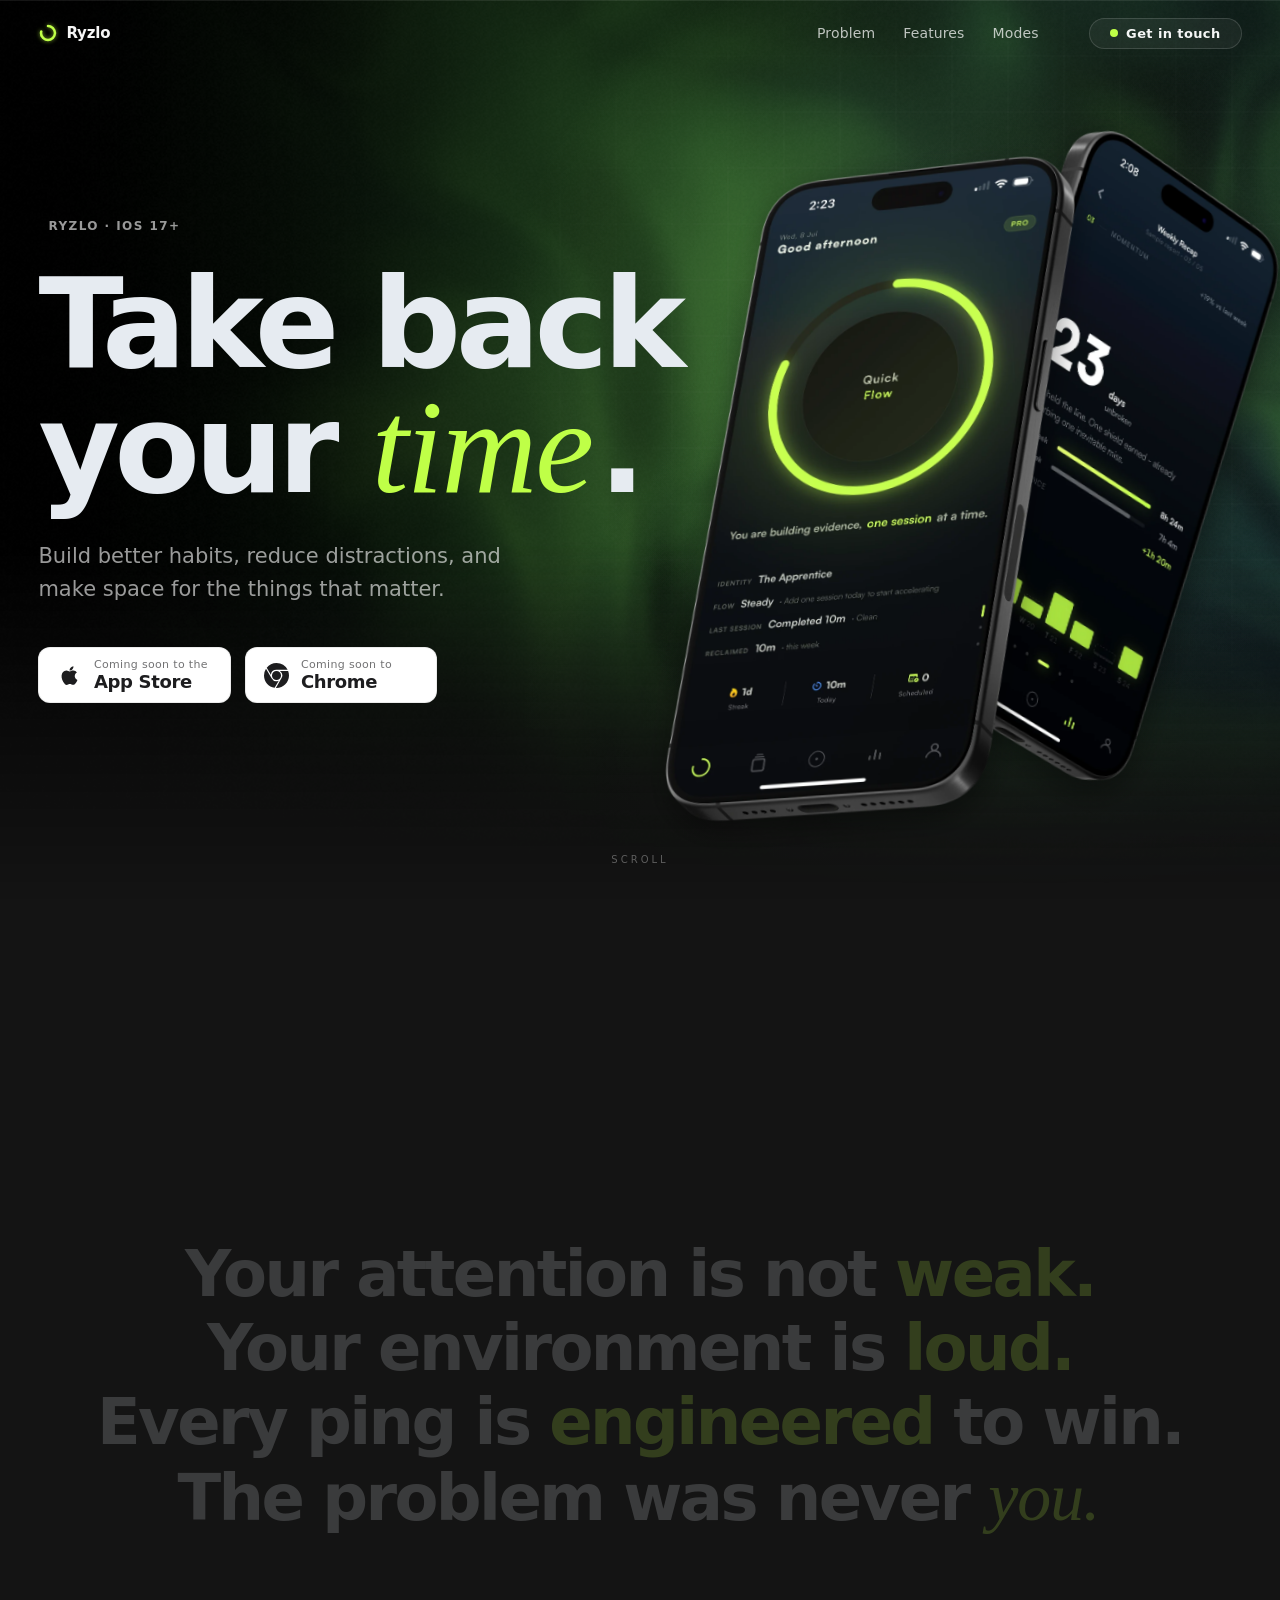
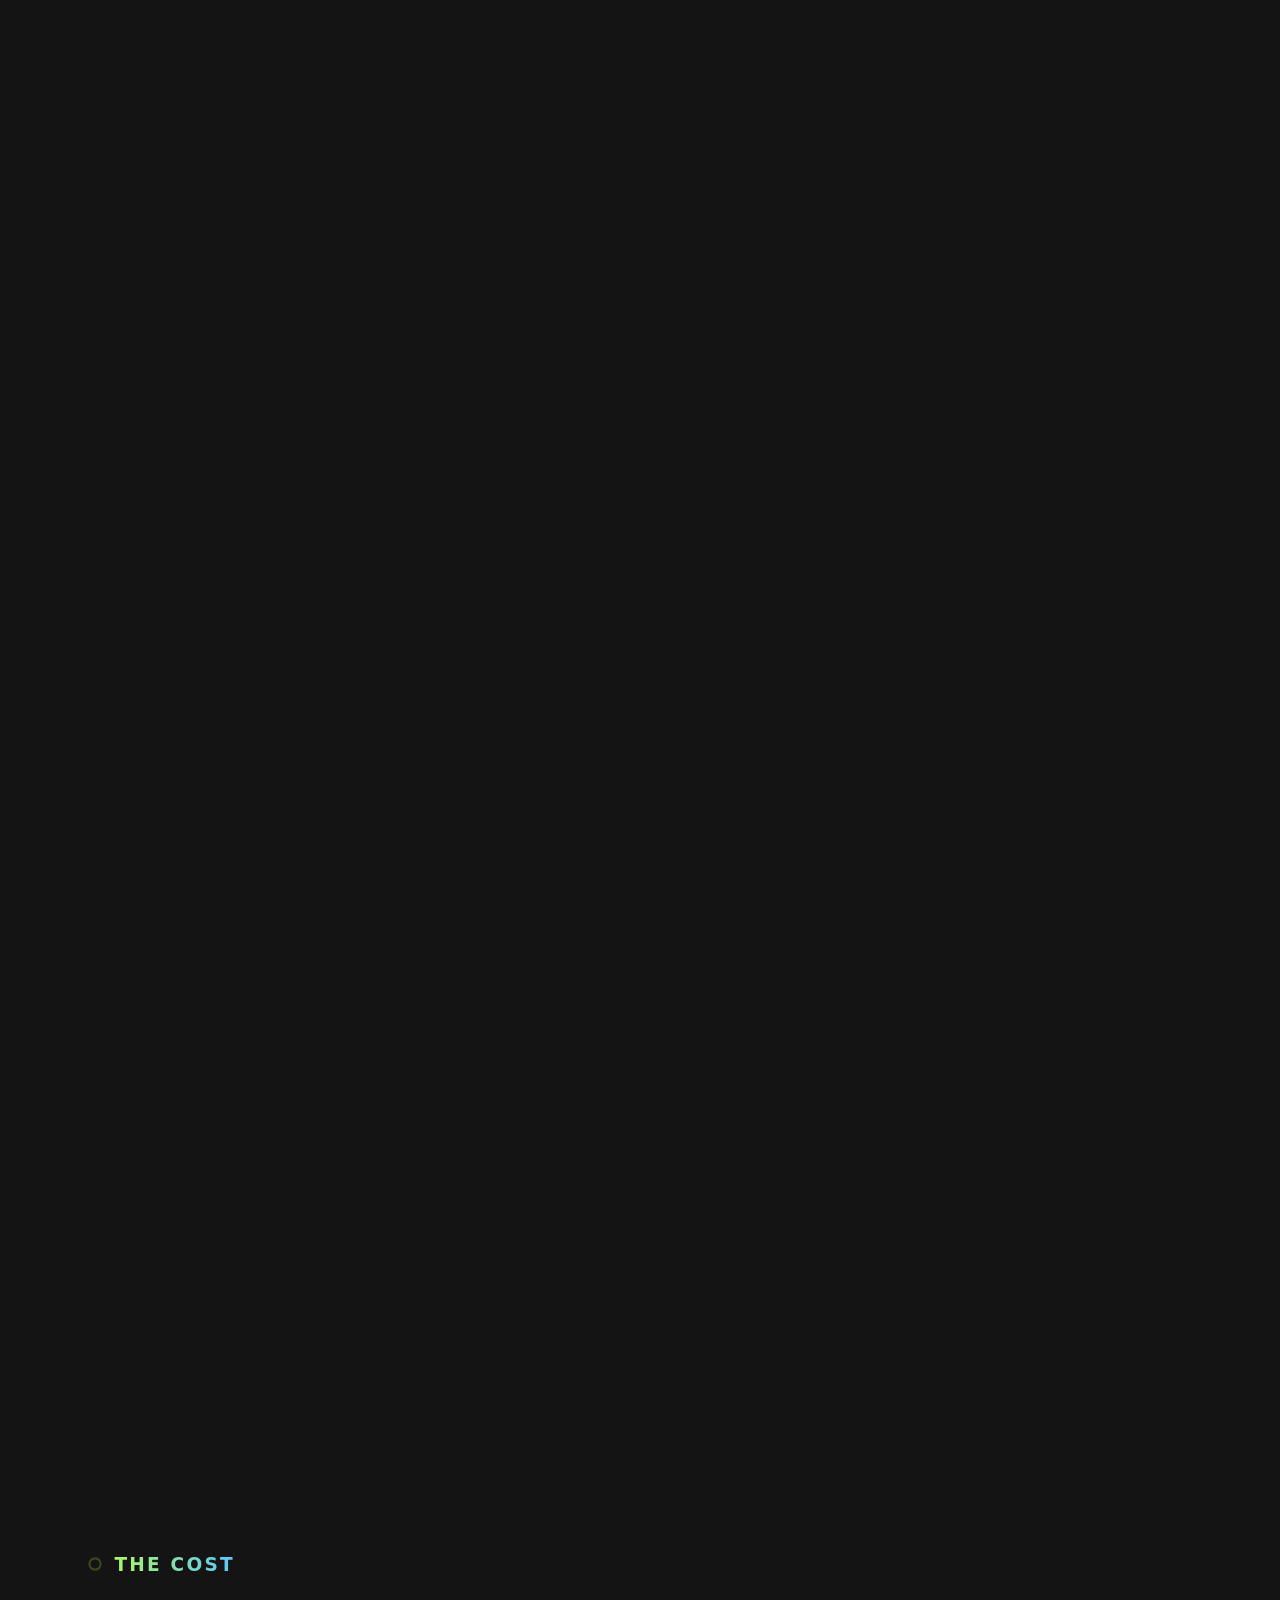
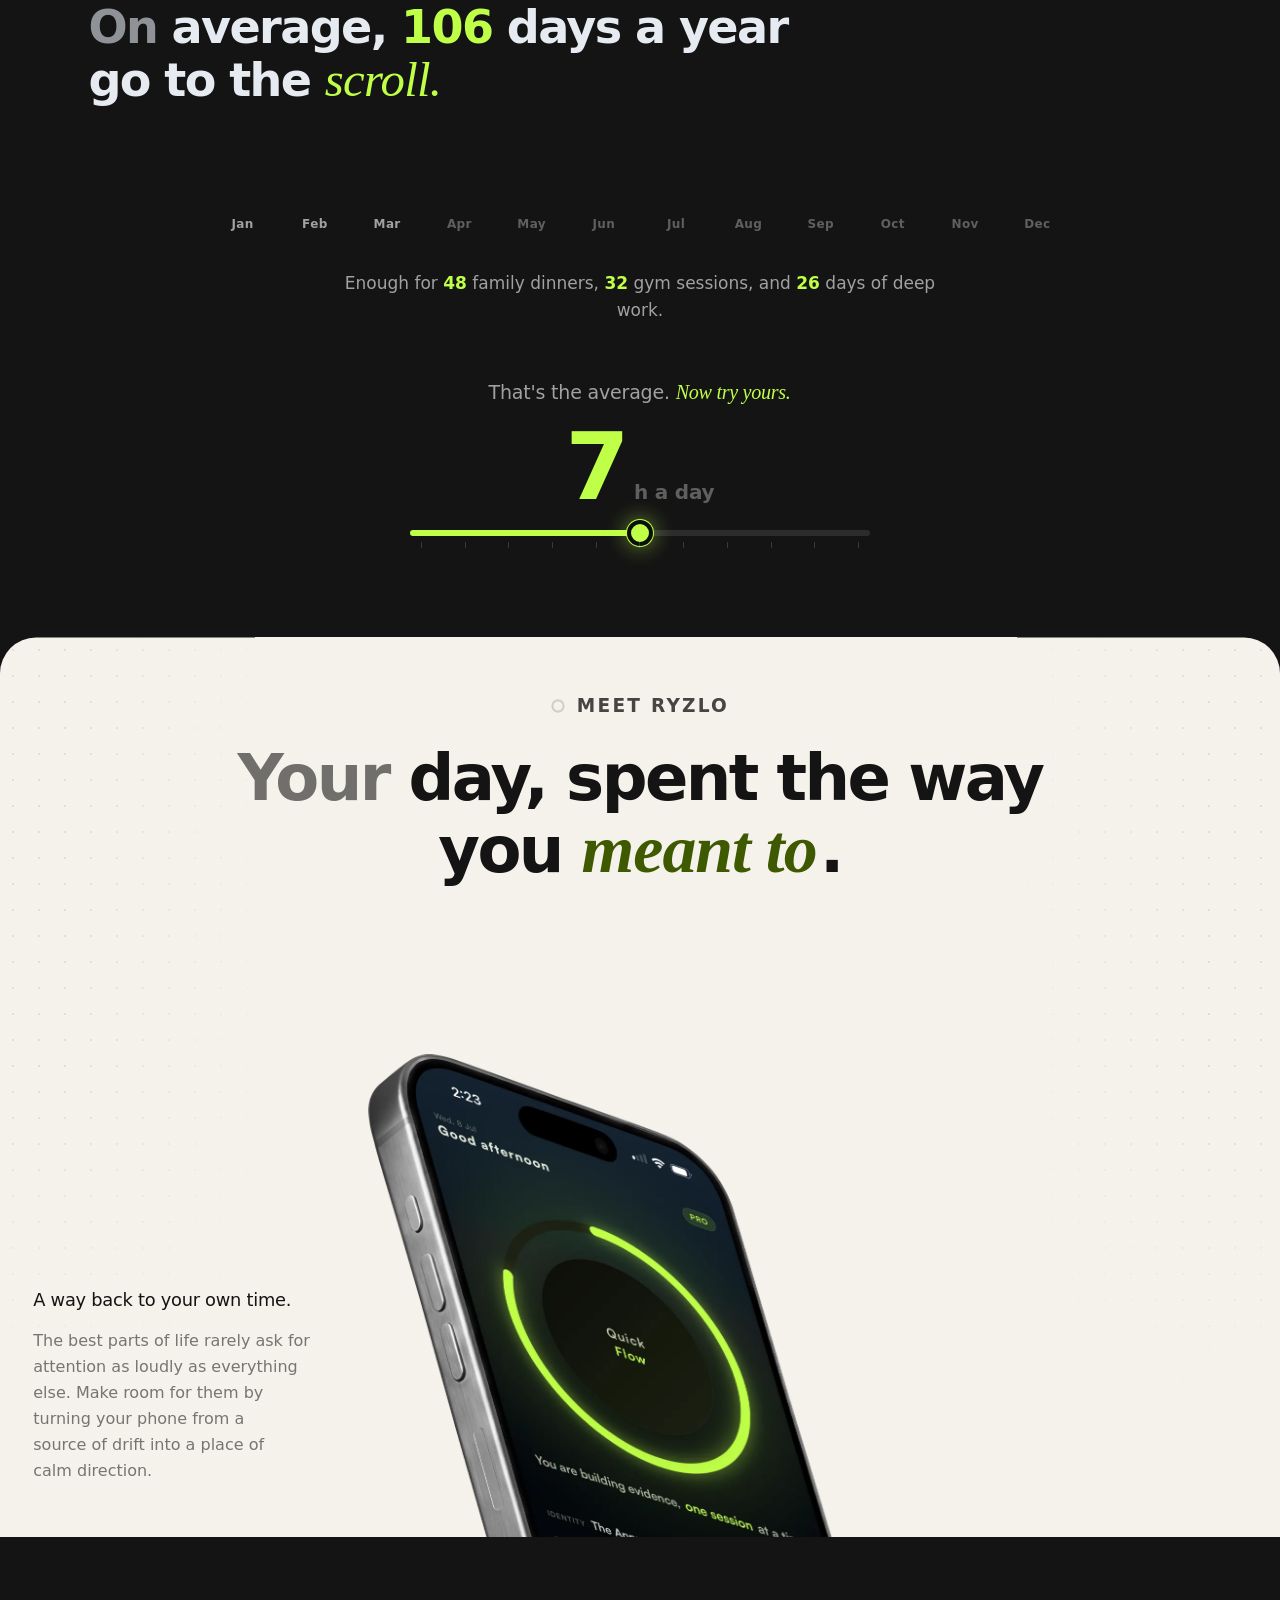
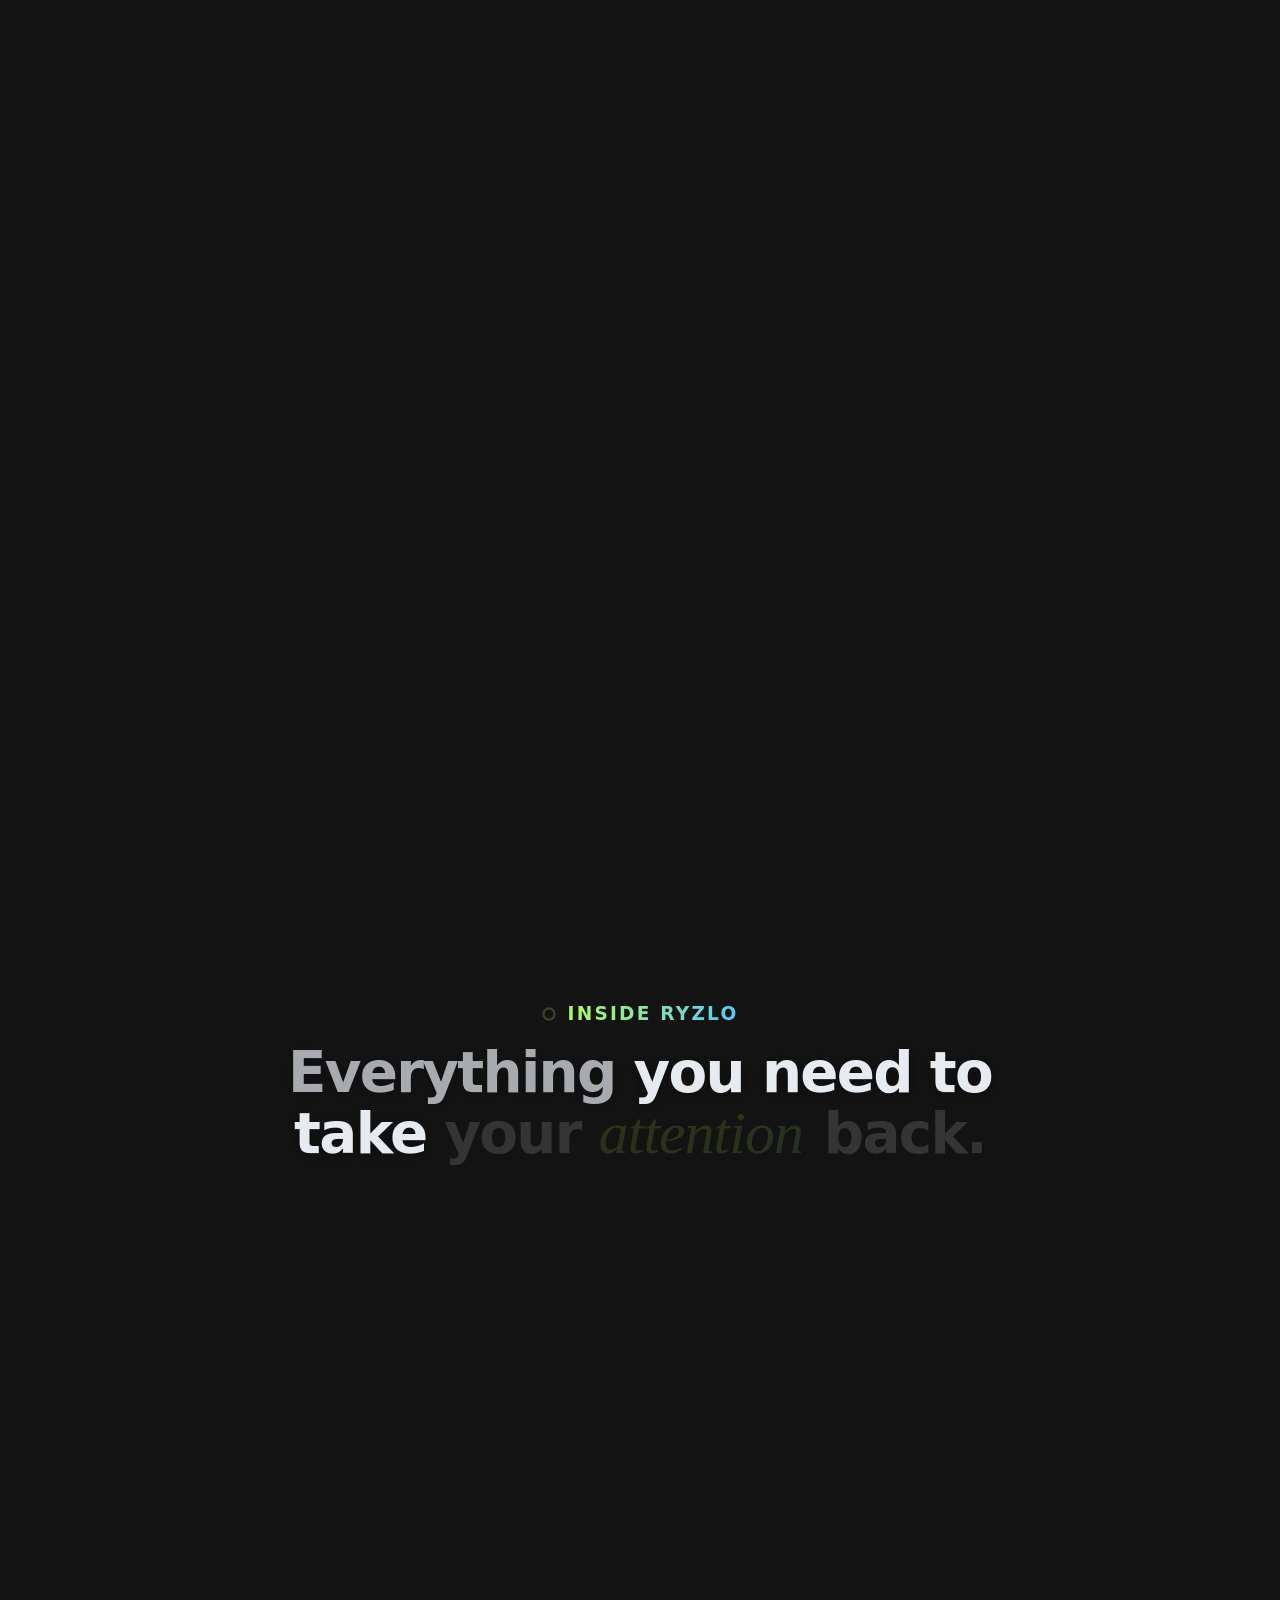
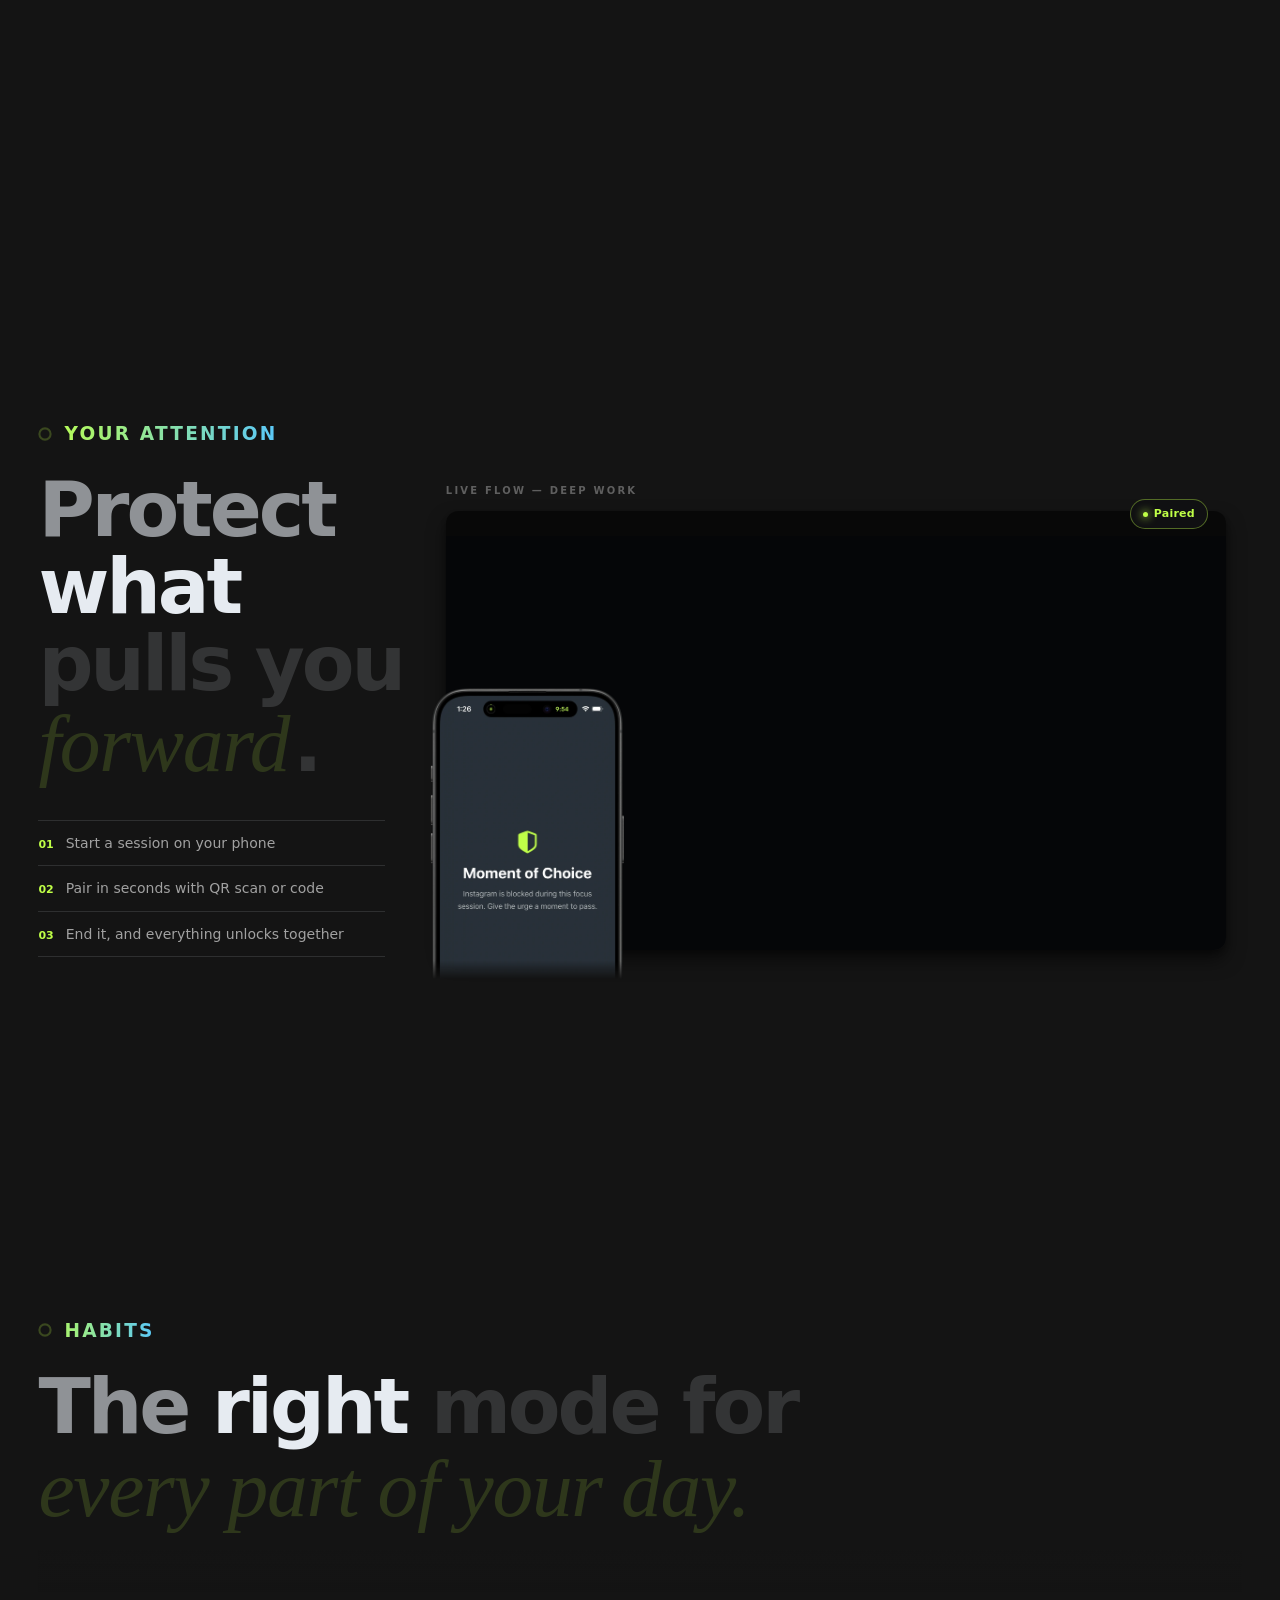
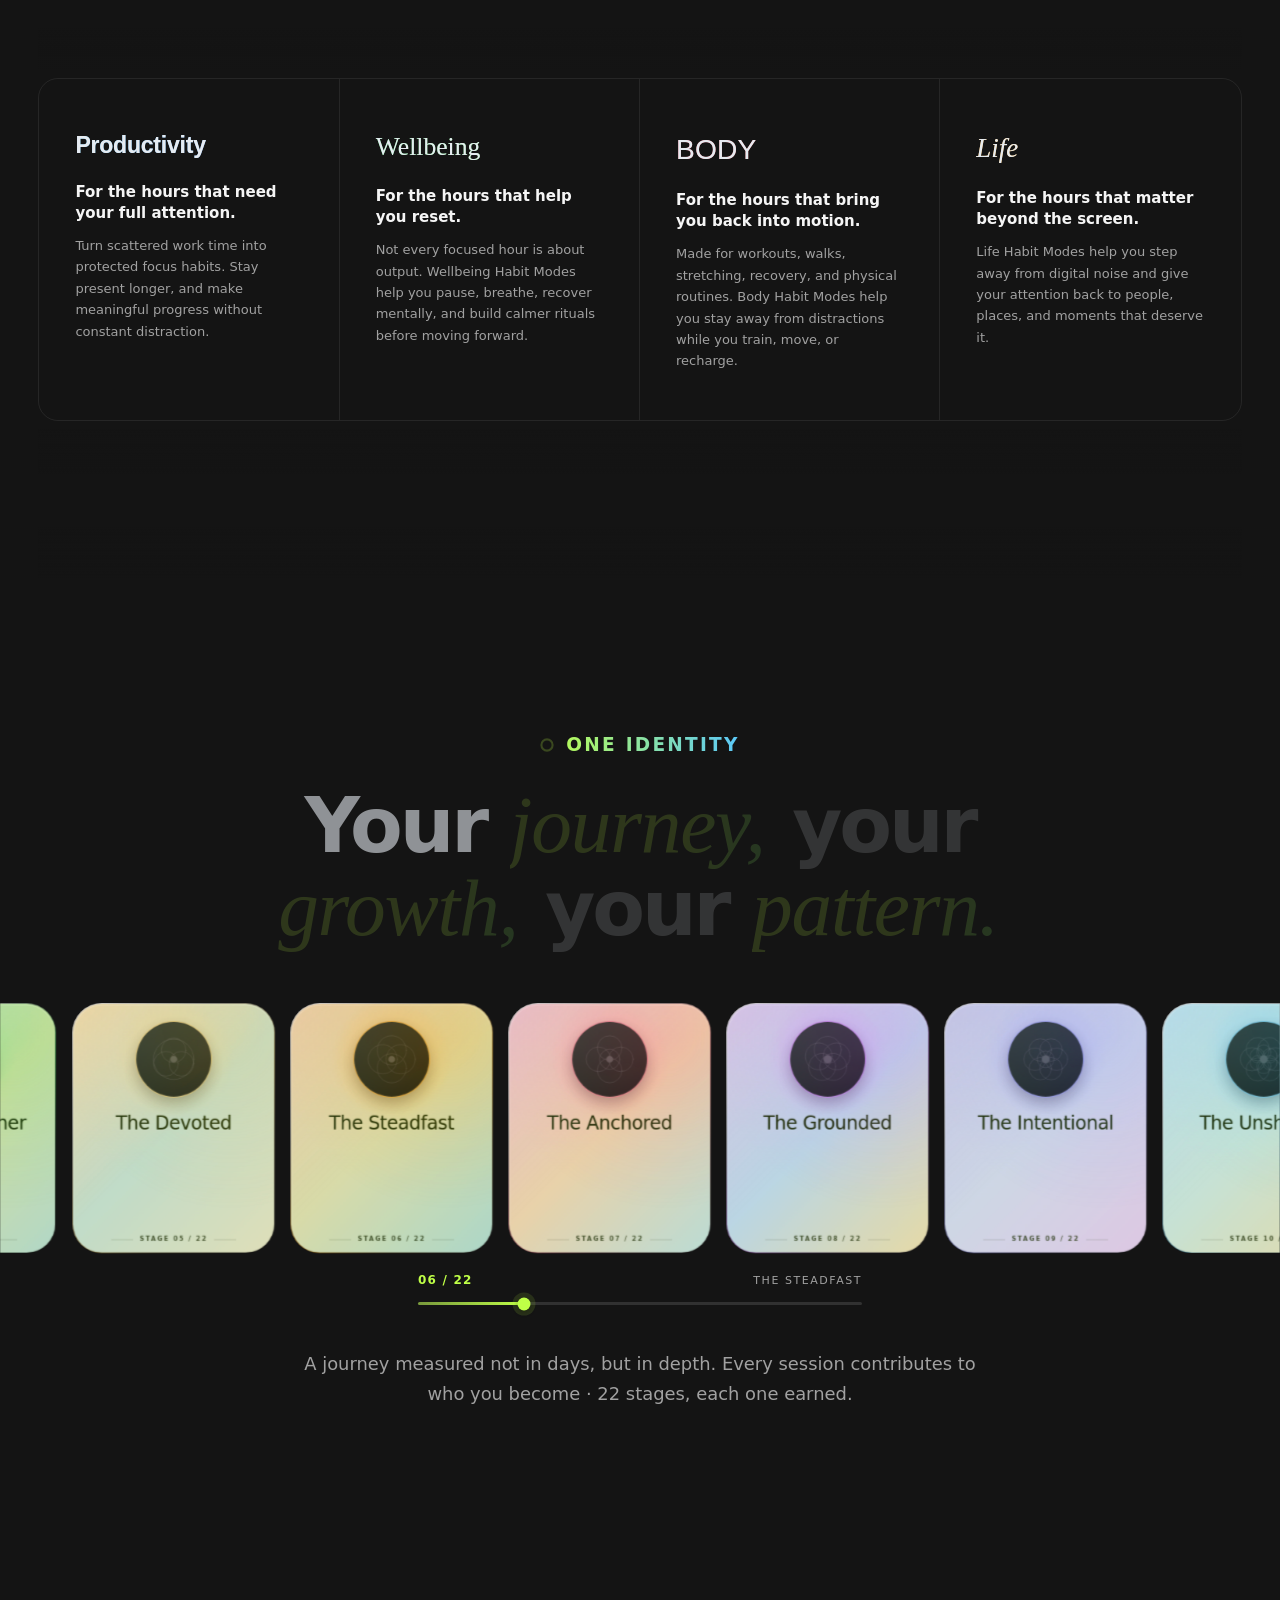
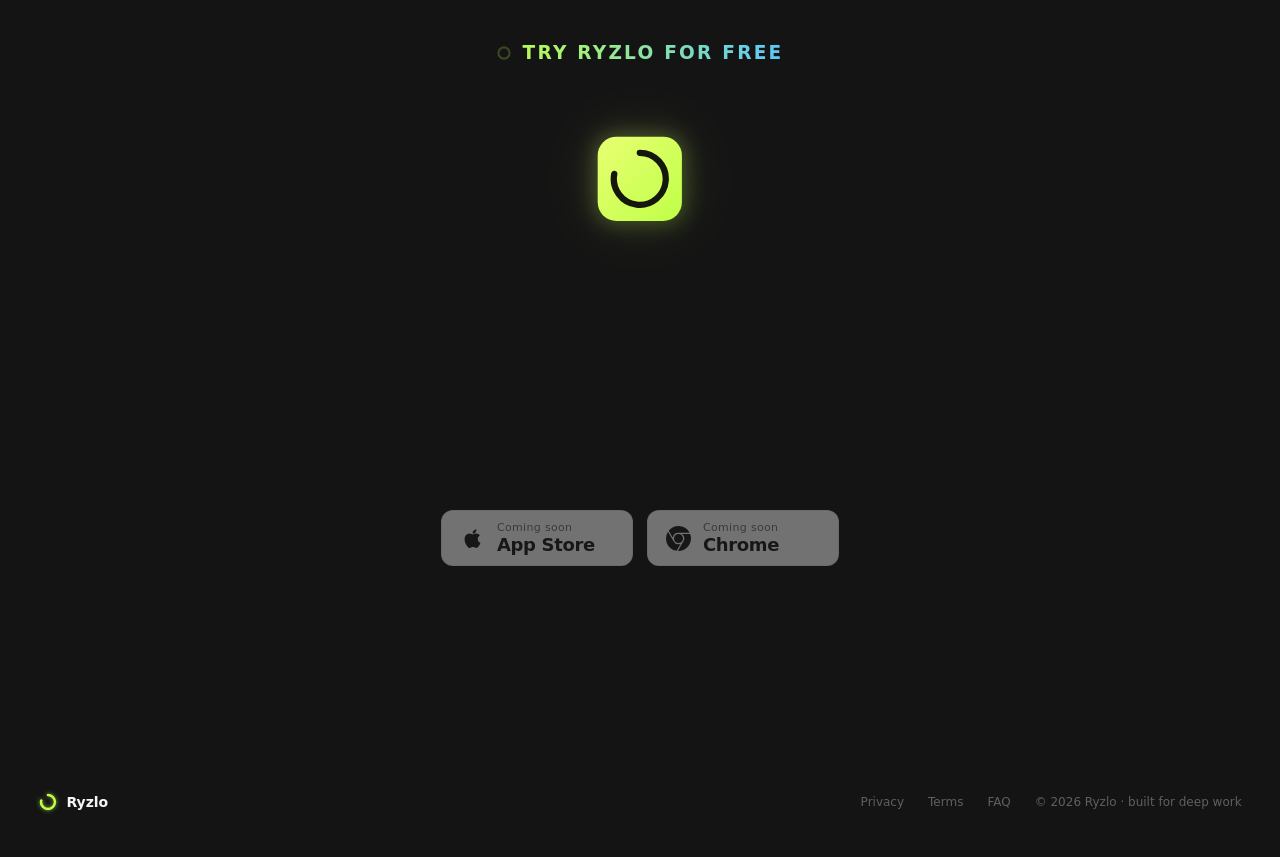
==== commit 2c702c9c: "Add Dimensions hover exhibit + fix cost-reveal timing, exhibit alignment, Meet Ryzlo image Catches u" ====
--- a/index.html
+++ b/index.html
@@ -227,7 +227,7 @@
 
     <header class="numbers__header">
       <p class="kicker r-up">The cost</p>
-      <h2 class="numbers__hed r-scroll" data-scroll-reveal>
+      <h2 class="numbers__hed r-scroll" data-scroll-reveal data-sr-end="top 45%">
         On average, <span class="lime" data-days-lost>106</span> days a year<br>go to the <span class="lime voice">scroll.</span>
       </h2>
     </header>
@@ -297,7 +297,7 @@
       <p class="kicker r-up" style="justify-content:center">Meet Ryzlo</p>
       <h2 class="hed r-scroll turn__head" data-scroll-reveal data-sr-ink="var(--paper-ink)">Your day, spent the way<br>you <span class="lime voice">meant to</span>.</h2>
       <div class="turn__media" aria-hidden="true">
-        <img src="img/turn-phone-float.webp" width="1115" height="1720" loading="lazy" alt="">
+        <img src="img/meetryzlo.webp" width="1115" height="1720" loading="lazy" alt="">
         <div class="turn__bloom" aria-hidden="true"></div>
       </div>
     </div>
@@ -839,6 +839,84 @@
       </div>
     </div>
 
+    <!-- ▸ Dimensions (icon data-i 15) — the app's Self ▸ Dimensions tab, rebuilt.
+         Five growth dimensions on the app's slate→lime position-colour scale
+         (low = muted slate, high = lime); rows left, the pentagon radar map
+         right. Scores + geometry are the app's own DimensionRadarView sample. -->
+    <div class="af__exhibit af__exhibit--l" data-for="15" style="--lac:#2DD4BF">
+      <div class="afx-card afx-dimtab">
+        <div class="afx-card__head"><span>Your five dimensions</span></div>
+        <div class="afx-dimrow">
+          <div class="afx-dimrow__top"><span class="afx-dimrow__name">Awareness</span><em class="afx-dimrow__score" style="color:rgb(175,230,83)">82</em></div>
+          <div class="afx-dim__track"><b style="width:82%;background:linear-gradient(90deg,rgba(175,230,83,.5),rgb(175,230,83))"></b></div>
+          <div class="afx-dimrow__cap">Completion follow-through · Last 28 days</div>
+        </div>
+        <div class="afx-dimrow">
+          <div class="afx-dimrow__top"><span class="afx-dimrow__name">Action</span><em class="afx-dimrow__score" style="color:rgb(143,182,106)">47</em></div>
+          <div class="afx-dim__track"><b style="width:47%;background:linear-gradient(90deg,rgba(143,182,106,.5),rgb(143,182,106))"></b></div>
+          <div class="afx-dimrow__cap">Sessions started · Last 28 days</div>
+        </div>
+        <div class="afx-dimrow">
+          <div class="afx-dimrow__top"><span class="afx-dimrow__name">Resilience</span><em class="afx-dimrow__score" style="color:rgb(183,243,77)">91</em></div>
+          <div class="afx-dim__track"><b style="width:91%;background:linear-gradient(90deg,rgba(183,243,77,.5),rgb(183,243,77))"></b></div>
+          <div class="afx-dimrow__cap">Returning after misses · Last 14 days</div>
+        </div>
+        <div class="afx-dimrow">
+          <div class="afx-dimrow__top"><span class="afx-dimrow__name">Depth</span><em class="afx-dimrow__score" style="color:rgb(120,147,123)">22</em></div>
+          <div class="afx-dim__track"><b style="width:22%;background:linear-gradient(90deg,rgba(120,147,123,.5),rgb(120,147,123))"></b></div>
+          <div class="afx-dimrow__cap">Session length · Last 10 sessions</div>
+        </div>
+        <div class="afx-dimrow">
+          <div class="afx-dimrow__top"><span class="afx-dimrow__name">Alignment</span><em class="afx-dimrow__score" style="color:rgb(157,204,96)">63</em></div>
+          <div class="afx-dim__track"><b style="width:63%;background:linear-gradient(90deg,rgba(157,204,96,.5),rgb(157,204,96))"></b></div>
+          <div class="afx-dimrow__cap">Weekly spread · Last 7 days</div>
+        </div>
+      </div>
+    </div>
+
+    <div class="af__exhibit af__exhibit--r" data-for="15" style="--lac:#2DD4BF">
+      <div class="afx-card">
+        <div class="afx-card__head"><span>Dimensions map</span></div>
+        <svg class="afx-radar" viewBox="0 0 240 240" fill="none" aria-hidden="true">
+          <defs>
+            <linearGradient id="dseg0" gradientUnits="userSpaceOnUse" x1="120.0" y1="66.4" x2="155.5" y2="108.5"><stop offset="0" stop-color="rgb(175,230,83)"/><stop offset="1" stop-color="rgb(143,182,106)"/></linearGradient>
+            <linearGradient id="dseg1" gradientUnits="userSpaceOnUse" x1="155.5" y1="108.5" x2="154.0" y2="166.8"><stop offset="0" stop-color="rgb(143,182,106)"/><stop offset="1" stop-color="rgb(183,243,77)"/></linearGradient>
+            <linearGradient id="dseg2" gradientUnits="userSpaceOnUse" x1="154.0" y1="166.8" x2="104.9" y2="140.8"><stop offset="0" stop-color="rgb(183,243,77)"/><stop offset="1" stop-color="rgb(120,147,123)"/></linearGradient>
+            <linearGradient id="dseg3" gradientUnits="userSpaceOnUse" x1="104.9" y1="140.8" x2="77.4" y2="106.2"><stop offset="0" stop-color="rgb(120,147,123)"/><stop offset="1" stop-color="rgb(157,204,96)"/></linearGradient>
+            <linearGradient id="dseg4" gradientUnits="userSpaceOnUse" x1="77.4" y1="106.2" x2="120.0" y2="66.4"><stop offset="0" stop-color="rgb(157,204,96)"/><stop offset="1" stop-color="rgb(175,230,83)"/></linearGradient>
+          </defs>
+          <!-- grid: 4 concentric pentagons + spokes -->
+          <polygon points="120.0,104.5 134.7,115.2 129.1,132.5 110.9,132.5 105.3,115.2" stroke="rgba(255,255,255,.08)" stroke-width="0.75"/>
+          <polygon points="120.0,89.0 149.5,110.4 138.2,145.1 101.8,145.1 90.5,110.4" stroke="rgba(255,255,255,.08)" stroke-width="0.75"/>
+          <polygon points="120.0,73.5 164.2,105.6 147.3,157.6 92.7,157.6 75.8,105.6" stroke="rgba(255,255,255,.08)" stroke-width="0.75"/>
+          <polygon points="120.0,58.0 179.0,100.8 156.4,170.2 83.6,170.2 61.0,100.8" stroke="rgba(255,255,255,.08)" stroke-width="0.75"/>
+          <line x1="120" y1="120" x2="120.0" y2="58.0" stroke="rgba(255,255,255,.05)" stroke-width="0.65"/>
+          <line x1="120" y1="120" x2="179.0" y2="100.8" stroke="rgba(255,255,255,.05)" stroke-width="0.65"/>
+          <line x1="120" y1="120" x2="156.4" y2="170.2" stroke="rgba(255,255,255,.05)" stroke-width="0.65"/>
+          <line x1="120" y1="120" x2="83.6" y2="170.2" stroke="rgba(255,255,255,.05)" stroke-width="0.65"/>
+          <line x1="120" y1="120" x2="61.0" y2="100.8" stroke="rgba(255,255,255,.05)" stroke-width="0.65"/>
+          <!-- data polygon + per-edge score-coloured stroke -->
+          <polygon points="120.0,66.4 155.5,108.5 154.0,166.8 104.9,140.8 77.4,106.2" fill="rgba(255,255,255,.05)"/>
+          <line x1="120.0" y1="66.4" x2="155.5" y2="108.5" stroke="url(#dseg0)" stroke-width="2.25" stroke-linecap="round"/>
+          <line x1="155.5" y1="108.5" x2="154.0" y2="166.8" stroke="url(#dseg1)" stroke-width="2.25" stroke-linecap="round"/>
+          <line x1="154.0" y1="166.8" x2="104.9" y2="140.8" stroke="url(#dseg2)" stroke-width="2.25" stroke-linecap="round"/>
+          <line x1="104.9" y1="140.8" x2="77.4" y2="106.2" stroke="url(#dseg3)" stroke-width="2.25" stroke-linecap="round"/>
+          <line x1="77.4" y1="106.2" x2="120.0" y2="66.4" stroke="url(#dseg4)" stroke-width="2.25" stroke-linecap="round"/>
+          <!-- vertex labels: name + score (score in its position colour) -->
+          <text x="120.0" y="35.9" text-anchor="middle" class="afx-radar__lbl">AWARENESS</text>
+          <text x="120.0" y="47.9" text-anchor="middle" class="afx-radar__val" fill="rgb(175,230,83)">82</text>
+          <text x="199.0" y="93.3" text-anchor="middle" class="afx-radar__lbl">ACTION</text>
+          <text x="199.0" y="105.3" text-anchor="middle" class="afx-radar__val" fill="rgb(143,182,106)">47</text>
+          <text x="168.8" y="186.2" text-anchor="middle" class="afx-radar__lbl">RESILIENCE</text>
+          <text x="168.8" y="198.2" text-anchor="middle" class="afx-radar__val" fill="rgb(183,243,77)">91</text>
+          <text x="71.2" y="186.2" text-anchor="middle" class="afx-radar__lbl">DEPTH</text>
+          <text x="71.2" y="198.2" text-anchor="middle" class="afx-radar__val" fill="rgb(120,147,123)">22</text>
+          <text x="41.0" y="93.3" text-anchor="middle" class="afx-radar__lbl">ALIGNMENT</text>
+          <text x="41.0" y="105.3" text-anchor="middle" class="afx-radar__val" fill="rgb(157,204,96)">63</text>
+        </svg>
+      </div>
+    </div>
+
   </div>
 
   <div class="af__stage">
@@ -897,6 +975,9 @@
       </button>
       <button class="af__icon" role="tab" aria-selected="false" data-i="14" style="--ac:#6EE7B7" aria-label="Browser pairing">
         <svg viewBox="0 0 24 24" fill="none" stroke="currentColor" stroke-width="2" aria-hidden="true"><circle cx="12" cy="12" r="9"/><path d="M3 12h18" stroke-linecap="round"/><path d="M12 3c2.6 2.6 2.6 15.4 0 18M12 3c-2.6 2.6-2.6 15.4 0 18"/></svg>
+      </button>
+      <button class="af__icon" role="tab" aria-selected="false" data-i="15" style="--ac:#2DD4BF" aria-label="Dimensions">
+        <svg viewBox="0 0 24 24" fill="none" stroke="currentColor" stroke-width="2" stroke-linejoin="round" aria-hidden="true"><path d="M12 3l8.5 6.2-3.25 10H6.75L3.5 9.2z"/><circle cx="12" cy="12" r="1.5" fill="currentColor" stroke="none"/></svg>
       </button>
     </div>
     <p class="af__line">Hover any tool to see how it keeps you focused.</p>
--- a/css/style.css
+++ b/css/style.css
@@ -1 +1 @@
-:root{--mid: #13212f;--blk: #0a0e0c;--lime: #BFFF47;--lime-2: #7BFF7B;--cyan: #5AC8FA;--ink: rgba(255,255,255,.96);--ink-display: #E6EBF1;--ink-2: rgba(255,255,255,.6);--ink-3: rgba(255,255,255,.32);--line: rgba(255,255,255,.08);--ease: cubic-bezier(.16, 1, .3, 1);--pad: clamp(20px, 3vw, 56px);--max: 1680px;--gap: clamp(12px, 1.5vw, 24px)}*,*:before,*:after{box-sizing:border-box;margin:0;padding:0}html{color-scheme:dark;scrollbar-width:thin;scrollbar-color:rgba(255,255,255,.16) #141414}body{background:#141414;color:var(--ink);font-family:Satoshi,system-ui,sans-serif;font-size:16px;line-height:1.6;overflow-x:clip;-webkit-font-smoothing:antialiased}a{color:inherit;text-decoration:none}img,svg,canvas{display:block}.lime{color:var(--lime)}.voice{font-family:Gambetta,Georgia,Times New Roman,serif;font-style:italic;font-weight:500;font-size:1.06em;letter-spacing:-.015em;padding-right:.05em}::selection{background:#bfff47e6;color:#10160a}::-webkit-scrollbar{width:10px}::-webkit-scrollbar-track{background:#141414}::-webkit-scrollbar-thumb{background:#ffffff24;border-radius:8px;border:2px solid #141414}::-webkit-scrollbar-thumb:hover{background:#ffffff42}:focus-visible{outline:2px solid var(--lime);outline-offset:3px}.s{position:relative;z-index:1;background:linear-gradient(180deg,var(--from) 0%,var(--to) 16%,var(--to) 100%)}#preloader{position:fixed;inset:0;z-index:10000;background:transparent;transition:opacity .7s var(--ease)}#preloader.done,#preloader.is-done{opacity:0;pointer-events:none}.kw__bg{position:absolute;inset:0;background:#141414}.kw{position:absolute;inset:0;z-index:2;display:flex;align-items:center;justify-content:center;padding:0 24px;pointer-events:none}.kw__word{font-family:Satoshi,system-ui,sans-serif;font-weight:900;font-size:clamp(48px,12vw,168px);letter-spacing:-.045em;line-height:1;text-align:center;color:#f4f8ec;opacity:0;padding-right:.06em;will-change:opacity,transform,filter}.kw__word.is-brand{color:var(--lime);-webkit-text-fill-color:var(--lime)}.prog{position:fixed;top:0;left:0;right:0;height:1px;z-index:900;background:var(--line)}.prog__fill{display:block;height:100%;background:var(--lime);transform-origin:left;transform:scaleX(0)}#nav{position:fixed;top:0;left:0;right:0;z-index:800;padding:0 var(--pad);height:66px;display:flex;align-items:center;justify-content:space-between;background:#0e100d00;-webkit-backdrop-filter:blur(0px) saturate(1);backdrop-filter:blur(0px) saturate(1);transition:background-color .4s var(--ease),box-shadow .4s var(--ease),transform .35s var(--ease)}#nav.nav--hidden{transform:translateY(-100%)}#nav.scrolled{background:#11140e9e;-webkit-backdrop-filter:blur(11px);backdrop-filter:blur(11px);box-shadow:inset 0 1px #ffffff0f,0 10px 30px -14px #0000008c}.nav__line{position:absolute;left:0;right:0;bottom:0;height:1px;background:linear-gradient(90deg,transparent,rgba(255,255,255,.16) 14%,rgba(255,255,255,.16) 86%,transparent);transform:scaleX(0);transform-origin:center;opacity:0;transition:transform .6s var(--ease),opacity .5s var(--ease)}#nav.scrolled .nav__line{transform:scaleX(1);opacity:1}.nav__logo{font-size:15px;font-weight:800;letter-spacing:-.01em;display:flex;align-items:center;gap:8px;color:var(--ink)}.nav__mark{width:20px;height:20px;display:block;flex-shrink:0;overflow:visible}.nav__links{margin-left:auto;display:flex;align-items:center;gap:4px;list-style:none;padding:0}.nav__link{position:relative;font-size:14px;font-weight:500;letter-spacing:.01em;color:#ffffffb8;padding:7px 12px;border-radius:9px;background:#0c0f0a00;transition:color .18s var(--ease),background-color .22s var(--ease),transform .2s var(--ease);white-space:nowrap}.nav__link:after{content:"";position:absolute;left:12px;right:12px;bottom:3px;height:2px;border-radius:2px;background:var(--lime);transform:scaleX(0);transform-origin:center;transition:transform .22s var(--ease)}.nav__link.is-active{color:var(--ink)}.nav__link.is-active:after{transform:scaleX(1)}@media(hover:hover)and (pointer:fine){.nav__link:hover{color:var(--ink);background:#0c0f0a99;transform:translateY(-1px)}.nav__link:hover:after{transform:scaleX(1)}}.nav__link:active{transform:translateY(0) scale(.97)}@media(max-width:680px){.nav__links{display:none}}.nav__cta{margin-left:clamp(22px,3vw,44px)}.ih-btn{position:relative;display:inline-flex;align-items:center;overflow:hidden;border-radius:999px;border:1px solid rgba(255,255,255,.14);background:#ffffff0d;padding:8px 20px;font-size:13px;font-weight:700;letter-spacing:.03em;line-height:1;color:var(--ink);white-space:nowrap;transition:border-color .2s var(--ease),transform .15s var(--ease)}.ih-btn:active{transform:scale(.97)}.ih-btn__inner{display:flex;align-items:center;gap:8px}.ih-btn__dot{width:8px;height:8px;flex-shrink:0;border-radius:8px;background:var(--lime);transform:scale(1);transition:transform .38s var(--ease)}.ih-btn__label{display:inline-block;transition:transform .38s var(--ease),opacity .3s var(--ease)}.ih-btn__reveal{position:absolute;inset:0;z-index:1;display:flex;align-items:center;justify-content:center;gap:7px;color:#233600;transform:translate(46px);opacity:0;transition:transform .38s var(--ease),opacity .3s var(--ease);pointer-events:none}.ih-btn__arrow{width:15px;height:15px;flex-shrink:0}@media(hover:hover)and (pointer:fine){.ih-btn:hover{border-color:#ffffff3d}.ih-btn:hover .ih-btn__dot{transform:scale(80)}.ih-btn:hover .ih-btn__label{transform:translate(46px);opacity:0}.ih-btn:hover .ih-btn__reveal{transform:translate(-6px);opacity:1}}@media(prefers-reduced-motion:reduce){.ih-btn__dot,.ih-btn__label,.ih-btn__reveal{transition:none}}.ih-btn--lg{padding:13px 28px;font-size:15px}.ih-btn--lg .ih-btn__arrow{width:17px;height:17px}@media(prefers-reduced-motion:reduce){.nav__line{transform:scaleX(1);transition:opacity .5s var(--ease)}}#nav.nav--paper.scrolled{background:#f4f1ea9e;box-shadow:inset 0 1px #1414140d,0 10px 30px -14px #00000029}#nav.nav--paper .nav__logo{color:#141414}#nav.nav--paper .nav__link{color:#141414b8}#nav.nav--paper .nav__link.is-active{color:#141414}#nav.nav--paper .nav__line{background:linear-gradient(90deg,transparent,rgba(20,20,20,.14) 14%,rgba(20,20,20,.14) 86%,transparent)}#nav.nav--paper .nav__toggle-bar{background:#141414}@media(hover:hover)and (pointer:fine){#nav.nav--paper .nav__link:hover{color:#141414;background:#14141412}}.nav__toggle{display:none;position:relative;width:44px;height:44px;margin-left:10px;align-items:center;justify-content:center;background:none;border:0;padding:0;cursor:pointer}.nav__toggle-bar{position:absolute;top:50%;left:50%;width:20px;height:2px;border-radius:2px;background:var(--ink);transform:translate(-50%,-50%) translateY(var(--ty, 0));transition:transform .28s var(--ease),opacity .2s var(--ease)}.nav__toggle-bar:nth-child(1){--ty: -6px}.nav__toggle-bar:nth-child(2){--ty: 0px}.nav__toggle-bar:nth-child(3){--ty: 6px}.nav__toggle.open .nav__toggle-bar:nth-child(1){transform:translate(-50%,-50%) rotate(45deg)}.nav__toggle.open .nav__toggle-bar:nth-child(2){opacity:0}.nav__toggle.open .nav__toggle-bar:nth-child(3){transform:translate(-50%,-50%) rotate(-45deg)}.nav__mobile{position:fixed;inset:66px 0 0;z-index:799;display:flex;flex-direction:column;align-items:center;justify-content:center;gap:clamp(28px,6vw,40px);background:#0e100dfa;-webkit-backdrop-filter:blur(20px);backdrop-filter:blur(20px);opacity:0;visibility:hidden;pointer-events:none;transition:opacity .3s var(--ease),visibility 0s linear .3s}.nav__mobile.open{opacity:1;visibility:visible;pointer-events:auto;transition:opacity .3s var(--ease),visibility 0s linear}.nav__mobile-links{display:flex;flex-direction:column;align-items:center;gap:clamp(20px,5vw,28px);list-style:none;padding:0;margin:0}.nav__mobile-link{font-size:clamp(26px,8vw,34px);font-weight:700;letter-spacing:-.02em;color:var(--ink-2);opacity:0;transform:translateY(12px);transition:opacity .25s var(--ease),transform .25s var(--ease),color .2s var(--ease)}.nav__mobile.open .nav__mobile-link{opacity:1;transform:none}.nav__mobile.open .nav__mobile-link:nth-child(1){transition-delay:.06s}.nav__mobile.open .nav__mobile-link:nth-child(2){transition-delay:.1s}.nav__mobile.open .nav__mobile-link:nth-child(3){transition-delay:.14s}.nav__mobile-link:active{color:var(--lime)}.nav__mobile-cta{opacity:0;transform:translateY(12px);transition:opacity .25s var(--ease) .18s,transform .25s var(--ease) .18s}.nav__mobile.open .nav__mobile-cta{opacity:1;transform:none}.nav__mobile-cta.ih-btn:hover{transition:border-color .2s var(--ease)}.nav__mobile-cta.ih-btn:active{transition:transform .15s var(--ease)}@media(prefers-reduced-motion:reduce){.nav__mobile,.nav__mobile-link,.nav__mobile-cta{transition-duration:.01ms!important;transition-delay:0s!important}}@media(max-width:680px){.nav__cta{display:none}.nav__toggle{display:flex}}.reveal{opacity:0;transform:translateY(24px)}.reveal.is-in{opacity:1;transform:none;transition:opacity .8s var(--ease),transform .8s var(--ease)}.r-up{opacity:0;transform:translateY(32px)}.r-up.is-in{opacity:1;transform:none;transition:opacity .75s var(--ease),transform .75s var(--ease)}.reveal-children>*{opacity:0;transform:translateY(28px)}.reveal-children.is-in>*{opacity:1;transform:none}.reveal-children.is-in>*:nth-child(1){transition:opacity .7s var(--ease),transform .7s var(--ease)}.reveal-children.is-in>*:nth-child(2){transition:opacity .7s .1s var(--ease),transform .7s .1s var(--ease)}.reveal-children.is-in>*:nth-child(3){transition:opacity .7s .2s var(--ease),transform .7s .2s var(--ease)}.r-clip{clip-path:inset(0 0 100% 0)}.r-clip.is-in{clip-path:inset(0 0 0 0);transition:clip-path 1.1s var(--ease)}@media(prefers-reduced-motion:reduce){.r-clip{clip-path:none}}.r-scroll{color:var(--ink-display)}.r-scroll .word{display:inline-block;color:#e6ebf126}.kicker{font-size:clamp(14px,1.45vw,21px);font-weight:700;letter-spacing:.12em;text-transform:uppercase;display:inline-flex;align-items:center;gap:12px;margin-bottom:clamp(20px,1.8vw,28px);background:linear-gradient(90deg,var(--lime),var(--cyan));-webkit-background-clip:text;-webkit-text-fill-color:transparent;background-clip:text}.kicker__ring{width:14px;height:14px;flex-shrink:0;transform:rotate(-90deg)}.kicker__ring-track{fill:none;stroke:#bfff4738;stroke-width:3}.kicker__ring-fill{fill:none;stroke:var(--lime);stroke-width:3;stroke-linecap:round;stroke-dasharray:50.27;stroke-dashoffset:calc(50.27 * (1 - var(--hold, 0)))}.hed{font-size:clamp(40px,6vw,84px);font-weight:900;line-height:1.02;letter-spacing:-.04em;color:var(--ink-display)}.wrap{max-width:var(--max);margin:0 auto;padding:0 var(--pad)}.sr-only{position:absolute;width:1px;height:1px;padding:0;margin:-1px;overflow:hidden;clip:rect(0,0,0,0);white-space:nowrap;border:0}.skip-link{position:fixed;top:-100px;left:16px;z-index:9999;background:var(--lime);color:#0b0f07;padding:12px 20px;border-radius:8px;font-size:14px;font-weight:700;letter-spacing:-.005em;transition:top .2s var(--ease)}.skip-link:focus{top:16px}.page-grid{max-width:min(100%,var(--max));margin:0 auto;padding-inline:var(--pad);display:grid;grid-template-columns:repeat(12,minmax(0,1fr));column-gap:var(--gap)}.btn{display:inline-flex;align-items:center;gap:8px;padding:14px 32px;border-radius:50px;font-size:14px;font-weight:700;letter-spacing:.04em;transition:transform .2s var(--ease),box-shadow .2s;cursor:pointer}.btn--lime{background:var(--lime);color:#0b0f07}.btn--lime:hover{box-shadow:0 0 32px #bfff4773}.btn--ghost{background:transparent;color:var(--ink-2);border:1px solid var(--line)}.btn--ghost:hover{color:var(--ink);border-color:#fff3}.btn--xl{padding:18px 44px;font-size:16px}@media(hover:hover)and (pointer:fine){.btn--lime:hover{transform:scale(1.02)}}.btn:active{transform:scale(.97)}.store-btn{display:inline-flex;align-items:center;gap:12px;min-width:192px;padding:11px 22px 11px 18px;border-radius:12px;text-align:left;cursor:pointer;-webkit-tap-highlight-color:transparent;transition:transform .16s var(--ease),box-shadow .32s var(--ease);will-change:transform}@media(hover:hover)and (pointer:fine){.store-btn:hover{transform:translateY(-2px)}}.store-btn:active{transform:scale(.97)}.store-btn.magnetic{transition-property:box-shadow}.store-btn__glyph{width:25px;height:25px;flex:none}.store-btn__text{display:flex;flex-direction:column;line-height:1}.store-btn__sm{font-size:11px;font-weight:500;letter-spacing:.03em;opacity:.62;margin-bottom:3px}.store-btn__lg{font-size:18px;font-weight:700;letter-spacing:-.02em}.store-btn--lime,.store-btn--ghost{background:#fff;color:#1d1d1f;border:1px solid rgba(0,0,0,.08)}.store-btn--lime .store-btn__glyph,.store-btn--ghost .store-btn__glyph{fill:#1d1d1f}.store-btn--lime:hover,.store-btn--ghost:hover{box-shadow:0 16px 32px -14px #0006}#problem,#numbers{background:#141414}@media(min-width:861px)and (hover:hover)and (prefers-reduced-motion:no-preference){#numbers{position:sticky;top:0}}.problem{position:relative;min-height:100svh}.problem--scroll{min-height:240svh}.problem__sticky{position:relative;display:flex;align-items:center;min-height:100svh}.problem--scroll .problem__sticky{position:sticky;top:0;height:100svh;min-height:0;overflow:hidden}.problem__layout{position:relative;z-index:1;padding-top:clamp(80px,10vw,140px);padding-bottom:clamp(80px,10vw,140px);width:100%}.problem__noise{position:absolute;inset:0;overflow:hidden;pointer-events:none;z-index:0}.notif-clusters{position:absolute;inset:0}.notif-banner{position:absolute;display:flex;align-items:center;gap:9px;padding:10px 12px;background:#1a1a1ee6;border:1px solid rgba(255,255,255,.07);border-radius:14px;width:260px;will-change:transform,opacity;user-select:none}.notif-banner.is-stacked:after{content:"";position:absolute;left:9px;right:9px;bottom:-5px;height:14px;background:#1a1a1eb8;border:1px solid rgba(255,255,255,.05);border-radius:11px;z-index:-1}.notif-icon{width:32px;height:32px;border-radius:8px;display:flex;align-items:center;justify-content:center;flex-shrink:0;overflow:hidden}.notif-icon img{width:18px;height:18px;object-fit:contain;display:block}.notif-body{display:flex;flex-direction:column;gap:2px;min-width:0;flex:1}.notif-app{font-size:11px;font-weight:700;color:#ffffffe0;line-height:1}.notif-text{font-size:11px;color:#ffffff7a;line-height:1.3;white-space:nowrap;overflow:hidden;text-overflow:ellipsis}.notif-time{font-size:10px;color:#ffffff47;flex-shrink:0;align-self:flex-start;margin-top:1px}.notif-grid-icon{position:absolute;pointer-events:none;user-select:none;display:block;filter:blur(.5px)}.numbers__inner{position:relative;z-index:1}.notif-grid-icon.is-floating{animation:notif-float var(--dur, 5s) var(--delay, 0s) ease-in-out infinite}@keyframes notif-float{0%,to{transform:translateY(0)}50%{transform:translateY(-7px)}}.notif-messages{position:absolute;display:flex;flex-direction:column;gap:4px;opacity:.18;pointer-events:none;user-select:none}.notif-bubble{font-size:10px;font-weight:500;padding:5px 11px;border-radius:16px;max-width:160px;line-height:1.35;white-space:nowrap}.notif-bubble.is-sent{background:#1c7aff;color:#fff;align-self:flex-end;border-bottom-right-radius:4px}.notif-bubble.is-recv{background:#ffffff1f;border:1px solid rgba(255,255,255,.14);color:#ffffffbf;align-self:flex-start;border-bottom-left-radius:4px}.notif-typing{display:flex;align-items:center;gap:3px;padding:7px 11px;border-radius:16px}.notif-typing.is-sent{background:#1c7aff;align-self:flex-end;border-bottom-right-radius:4px}.notif-typing.is-recv{background:#ffffff1f;border:1px solid rgba(255,255,255,.14);align-self:flex-start;border-bottom-left-radius:4px}.notif-typing span{width:4px;height:4px;border-radius:50%;background:#fffc;animation:typing-dot 1.2s ease-in-out infinite}.notif-typing span:nth-child(2){animation-delay:.2s}.notif-typing span:nth-child(3){animation-delay:.4s}@keyframes typing-dot{0%,60%,to{transform:translateY(0);opacity:.4}30%{transform:translateY(-3px);opacity:1}}.problem__copy{grid-column:1 / -1;text-align:center}.problem__kicker{font-size:clamp(14px,1.45vw,21px);font-weight:700;letter-spacing:.12em;text-transform:uppercase;background:linear-gradient(90deg,var(--lime),var(--cyan));-webkit-background-clip:text;-webkit-text-fill-color:transparent;background-clip:text;display:flex;align-items:center;justify-content:center;gap:10px;margin-bottom:clamp(28px,3.5vw,52px)}.problem__line{display:block;font-size:clamp(30px,5vw,76px);font-weight:900;line-height:1.04;letter-spacing:-.04em;color:var(--ink-display)}.problem__line+.problem__line{margin-top:.12em}.hero{min-height:100svh;position:relative;overflow:hidden;--hero-atmo: 1}.hero__atmo{position:absolute;inset:0;z-index:0;pointer-events:none;opacity:var(--hero-atmo, 1);transform:translateY(calc((1 - var(--hero-atmo, 1)) * -30px));will-change:opacity,transform}.hero__atmo:before{content:"";position:absolute;inset:0;pointer-events:none;background:radial-gradient(58% 64% at 80% 34%,rgba(191,255,71,.11),transparent 70%),radial-gradient(72% 82% at 98% 62%,rgba(90,200,250,.07),transparent 68%),radial-gradient(42% 52% at 70% 80%,rgba(123,255,123,.05),transparent 72%);-webkit-mask-image:linear-gradient(180deg,#000 62%,transparent 100%);mask-image:linear-gradient(180deg,#000 62%,transparent 100%)}.hero__aura{position:absolute;inset:0;width:100%;height:100%;pointer-events:none;mix-blend-mode:screen;-webkit-mask-image:linear-gradient(180deg,#000 60%,transparent 100%);mask-image:linear-gradient(180deg,#000 60%,transparent 100%)}.hero__grid{position:absolute;inset:0;width:100%;height:100%;pointer-events:none;opacity:.78;-webkit-mask-image:radial-gradient(80% 96% at 84% 40%,#000 20%,rgba(0,0,0,.5) 54%,rgba(0,0,0,.06) 86%),linear-gradient(180deg,#000 62%,transparent 100%);-webkit-mask-composite:source-in;-webkit-mask-repeat:no-repeat;mask-image:radial-gradient(80% 96% at 84% 40%,#000 20%,#00000080 54%,#0000000f 86%),linear-gradient(180deg,#000 62%,transparent 100%);mask-composite:intersect;mask-repeat:no-repeat}.hero__layout{position:relative;z-index:1;min-height:100svh;display:flex;align-items:center}.hero__inner{grid-column:1 / span 7;padding-top:120px;padding-bottom:100px}.hero__eyebrow{font-size:12px;font-weight:600;letter-spacing:.12em;text-transform:uppercase;color:var(--ink-2);display:flex;align-items:center;gap:10px;margin-bottom:28px}.hero__title{font-size:clamp(52px,9.8vw,125px);font-weight:900;line-height:.96;letter-spacing:-.045em;margin-bottom:28px;color:var(--ink-display)}.h-line-wrap{display:block;overflow:hidden;padding-right:.06em;padding-bottom:.16em;margin-bottom:-.16em}.h-line{display:block}.hero__title .word{display:inline-block}.hero__lead{font-size:clamp(16px,1.8vw,21px);color:var(--ink-2);line-height:1.6;max-width:520px;margin-bottom:40px}.hero__cta{display:flex;align-items:center;flex-wrap:wrap;gap:14px;position:relative}.hero__cta .store-btn{transition:opacity .26s var(--ease),visibility 0s 0s,box-shadow .2s var(--ease)}.hero__cta.is-wl .store-btn{opacity:0;pointer-events:none;visibility:hidden;transition:opacity .26s var(--ease),visibility 0s .26s,box-shadow .2s var(--ease)}.hero-wl{position:absolute;inset:0;z-index:2;max-width:480px;display:flex;align-items:center;opacity:0;transform:scale(.88);transition:opacity .38s var(--ease) .05s,transform .38s var(--ease) .05s}.hero-wl[hidden]{display:none}.hero-wl.is-in{opacity:1;transform:none}.hero-wl__form{width:100%}.hero-wl__field{position:relative;flex:1 1 auto;min-width:0;display:flex}.hero-wl__field .waitlist__input{width:100%;padding-right:48px}.hero-wl__close{position:absolute;right:9px;top:50%;transform:translateY(-50%);width:32px;height:32px;display:grid;place-items:center;border-radius:50%;border:none;cursor:pointer;background:#ffffff0f;color:var(--ink-3);transition:background-color .2s var(--ease),color .2s var(--ease)}.hero-wl__close svg{width:14px;height:14px}@media(hover:hover)and (pointer:fine){.hero-wl__close:hover{background:#ffffff1f;color:var(--ink)}}.hero-wl .waitlist__error{position:absolute;top:100%;left:22px;margin:8px 0 0}.hero-wl .waitlist__done{flex-direction:row;align-items:center;gap:12px;text-align:left}.hero-wl .waitlist__done-mark{width:38px;height:38px;flex:none}.hero-wl .waitlist__done-mark svg{width:18px;height:18px}.hero-wl .waitlist__done-text{font-size:14.5px;max-width:none}.hero-wl.is-invalid .waitlist__input{border-color:#ff787899}@media(prefers-reduced-motion:reduce){.hero__cta .store-btn,.hero-wl{transition:opacity .2s linear}.hero-wl{transform:none}}.hero__scrollcue{position:absolute;bottom:32px;left:50%;transform:translate(-50%);font-size:10px;letter-spacing:.3em;text-transform:uppercase;color:var(--ink-3);animation:cue 2.4s ease-in-out infinite}@keyframes cue{0%,to{opacity:.3;transform:translate(-50%)}50%{opacity:.8;transform:translate(-50%,6px)}}.hero__devices{position:absolute;top:0;right:0;width:50%;height:100%;perspective:1400px;pointer-events:none;z-index:2}.hero__devices-glow{position:absolute;top:50%;left:48%;width:62%;aspect-ratio:1;transform:translate(-50%,-50%);background:radial-gradient(circle,#bfff4721,#bfff4700 65%);filter:blur(44px);z-index:0}.hero__phone{position:absolute;width:auto;backface-visibility:hidden;will-change:transform;filter:drop-shadow(0 12px 16px rgba(0,0,0,.42))}.hero__phone--front{left:36%;top:55%;height:72vh;max-height:702px;z-index:2;transform:translate(-50%,-50%) rotate(-3deg)}.hero__phone--back{left:71%;top:52%;height:72vh;max-height:702px;z-index:1;opacity:.9;transform:translate(-50%,-50%) rotate(6deg)}@media(max-width:1100px){.hero__phone--front{height:59vh;left:38%}.hero__phone--back{height:59vh;left:71%;top:52%}}@media(max-width:860px){.hero__devices{display:none}.hero__inner{grid-column:1 / -1}}.numbers{padding:0;position:relative;overflow:hidden}.numbers__noise{position:absolute;inset:0;overflow:hidden;pointer-events:none;z-index:0}.numbers__wrap{position:relative;z-index:1;max-width:min(100%,1180px);margin:0 auto;padding:clamp(56px,7vw,100px) var(--pad) clamp(56px,7vw,100px)}.numbers__header{margin-bottom:clamp(28px,3vw,44px)}.numbers__hed{font-size:clamp(28px,3.6vw,50px);font-weight:800;letter-spacing:-.035em;line-height:1.1;color:var(--ink-display);margin:0;font-variant-numeric:tabular-nums}.numbers__year{max-width:860px;margin:0 auto clamp(24px,2.8vw,40px);transform-style:preserve-3d}.numbers__year.reveal{opacity:0;transform:perspective(1400px) rotateX(20deg);transform-origin:50% 120%}.numbers__year.reveal.is-in{opacity:1;transform:perspective(1400px) rotateX(0);transition:opacity .9s var(--ease),transform 1.15s var(--ease)}.numbers__months{position:relative;display:flex;gap:clamp(4px,.7vw,7px);--reveal: 1;clip-path:inset(0 calc((1 - var(--reveal)) * 100%) 0 0)}.numbers__months:after{content:"";position:absolute;top:-4px;bottom:-4px;left:0;width:2px;transform:translate(calc(var(--reveal) * var(--months-w, 0px)));background:var(--lime);box-shadow:0 0 18px 5px #bfff4799;opacity:calc(min(var(--reveal),1 - var(--reveal))*6);pointer-events:none}.numbers__month{position:relative;overflow:hidden;flex:1 1 0;min-width:0;height:clamp(44px,6vw,60px);border-radius:7px;background:#ffffff0d}.numbers__month-fill{position:absolute;left:0;top:0;bottom:0;width:100%;transform:scaleX(var(--fill, 0));transform-origin:left;background:linear-gradient(180deg,#E8FF72,var(--lime));transition:transform .5s var(--ease);transition-delay:calc(var(--i, 0) * 35ms)}.numbers__mlabels{display:flex;gap:clamp(4px,.7vw,7px);margin:10px 0 0}.numbers__mlabel{flex:1 1 0;min-width:0;text-align:center;font-size:clamp(10px,1.1vw,12px);font-weight:700;letter-spacing:.03em;color:var(--ink-3);transition:color .42s var(--ease)}.numbers__mlabel:after{content:attr(data-full)}.numbers__mlabel.is-on{color:var(--ink-2)}@media(max-width:560px){.numbers__mlabel:after{content:attr(data-abbr)}}.numbers__footer{display:flex;flex-direction:column;align-items:center;gap:clamp(20px,2.5vw,32px)}.numbers__moments{font-size:clamp(14px,1.5vw,17px);color:var(--ink-2);line-height:1.6;font-weight:400;text-align:center;max-width:600px;margin:0}.numbers__moments .lime{font-weight:700;font-variant-numeric:tabular-nums}.numbers__control{display:flex;flex-direction:column;align-items:center;gap:12px;width:100%;max-width:460px;margin-top:clamp(8px,1.5vw,20px)}.numbers__control-lead{font-size:clamp(15px,1.7vw,19px);font-weight:500;letter-spacing:-.01em;color:var(--ink-2);text-align:center;margin:0}.numbers__readout{display:flex;align-items:baseline;gap:8px;color:var(--lime);line-height:1;margin:2px 0 4px}.numbers__readout [data-screen]{font-size:clamp(52px,8vw,92px);font-weight:800;letter-spacing:-.04em;font-variant-numeric:tabular-nums}.numbers__readout-unit{font-size:clamp(15px,1.8vw,20px);font-weight:600;color:var(--ink-3);letter-spacing:-.01em}.numbers__ticks{display:flex;justify-content:space-between;width:100%;padding:0 11px;margin-top:-6px}.numbers__ticks span{width:1px;height:6px;background:#ffffff29}.slider{-webkit-appearance:none;appearance:none;width:100%;height:6px;border-radius:6px;background:linear-gradient(90deg,var(--lime) 0%,var(--lime) var(--fill,40%),rgba(255,255,255,.1) var(--fill,40%));cursor:pointer;outline:none}.slider::-webkit-slider-thumb{-webkit-appearance:none;width:26px;height:26px;border-radius:50%;background:var(--lime);border:4px solid #0a0e0c;box-shadow:0 0 0 1px var(--lime),0 0 22px #bfff4799;cursor:grab;transition:transform .15s var(--ease)}.slider::-webkit-slider-thumb:active{cursor:grabbing;transform:scale(1.18)}.slider::-moz-range-thumb{width:26px;height:26px;border-radius:50%;background:var(--lime);border:4px solid #0a0e0c;box-shadow:0 0 0 1px var(--lime),0 0 22px #bfff4799;cursor:grab}@media(max-width:820px){.numbers__hed{font-size:clamp(32px,9vw,50px)}}.block{padding:0;background:#141414}.block__grid{padding-block:clamp(110px,15vw,200px);align-items:start}.block__copy{grid-column:1 / span 4}.block__mockup-wrap{grid-column:5 / -1}.block .hed{margin-bottom:36px;line-height:1}.pullquote{font-size:clamp(16px,1.8vw,22px);line-height:1.6;font-weight:500;color:var(--ink-2);letter-spacing:-.01em;max-width:34ch}.block__mockup{display:flex;justify-content:flex-start;align-items:flex-start}.mockup-combo{position:relative;display:inline-block;width:100%;max-width:780px}.safari-crop{container-type:inline-size;position:relative;width:100%;aspect-ratio:780 / 439;border-radius:12px;overflow:hidden;box-shadow:0 10px 18px #00000080,0 3px 5px #00000047}.safari-svg{position:absolute;top:0;left:0;width:780px;height:488px;transform-origin:top left;transform:scale(calc(100cqw / 780)) translateY(-25px);display:block;border:0;background:transparent;pointer-events:none;filter:brightness(.84) saturate(.92)}.block__mockup-wrap{margin-top:clamp(32px,5vw,72px)}.block__tag{font-family:Satoshi,system-ui,sans-serif;font-weight:600;font-variant-numeric:tabular-nums;font-size:10px;letter-spacing:.22em;text-transform:uppercase;color:var(--ink-3);margin-bottom:12px}.block__ledger{margin-top:34px;max-width:34ch}.block__row{display:flex;gap:12px;align-items:baseline;padding:11px 0;border-top:1px solid rgba(230,235,241,.12);font-size:14px;color:var(--ink-2)}.block__row:last-child{border-bottom:1px solid rgba(230,235,241,.12)}.block__num{font-family:Satoshi,system-ui,sans-serif;font-weight:600;font-variant-numeric:tabular-nums;font-size:11px;color:var(--lime)}.block__flash{position:absolute;inset:0;border-radius:12px;box-shadow:inset 0 0 0 1px #bfff478c,0 0 34px 2px #bfff4738;opacity:0;pointer-events:none}.pair-chip{position:absolute;top:-12px;right:18px;z-index:3;display:inline-flex;align-items:center;gap:6px;font-size:11px;font-weight:600;letter-spacing:.02em;color:var(--lime);background:#101012;border:1px solid rgba(191,255,71,.38);border-radius:99px;padding:5px 12px;pointer-events:none}.pair-chip__dot{width:5px;height:5px;border-radius:50%;background:var(--lime);box-shadow:0 0 8px 1px #bfff47cc}.block__window{position:relative}.pair-phone{position:absolute;left:-3%;bottom:-6%;z-index:4;width:clamp(188px,27%,224px);aspect-ratio:393 / 560;pointer-events:none;-webkit-mask-image:linear-gradient(180deg,#000 94%,transparent 100%);mask-image:linear-gradient(180deg,#000 94%,transparent 100%)}.pair-phone__img{display:block;width:100%;height:100%;object-fit:cover;object-position:top center}@media(max-width:860px){.block__grid{grid-template-columns:1fr}.block__copy,.block__mockup-wrap{grid-column:1}.mockup-combo{max-width:100%}.pair-phone{width:clamp(172px,44%,210px);left:0;bottom:-10%}.pair-chip{right:10px}}.af{padding:0;position:relative}.af__canvas{position:absolute;inset:0;width:100%;height:100%;z-index:0;display:block;pointer-events:none}.af__stage{position:relative;z-index:1;min-height:100vh;display:flex;flex-direction:column;align-items:center;justify-content:space-between;padding:clamp(56px,8vh,96px) 24px clamp(24px,4vh,56px);text-align:center}.af__copy{width:100%;max-width:720px;display:flex;flex-direction:column;align-items:center;min-height:clamp(190px,27vh,265px)}.af__kicker{margin-bottom:14px}.af__title{font-size:clamp(30px,4.4vw,58px);font-weight:900;letter-spacing:-.03em;line-height:1.05;color:var(--ink-display);margin:0 0 18px;text-shadow:0 2px 16px rgba(0,0,0,.45)}.af__title .word{display:inline-block}.af__title .lime{background:linear-gradient(100deg,var(--lime) 32%,var(--lime-2) 50%,var(--lime) 68%);background-size:220% 100%;-webkit-background-clip:text;background-clip:text;-webkit-text-fill-color:transparent;color:transparent;animation:af-shimmer 4.5s var(--ease) infinite;animation-play-state:paused}#overview.is-in-view .af__title .lime{animation-play-state:running}@keyframes af-shimmer{0%{background-position:120% 0}to{background-position:-20% 0}}@media(prefers-reduced-motion:reduce){.af__title .lime{animation:none}}.af__desc{font-size:clamp(15px,1.6vw,19px);color:var(--ink-2);font-weight:500;line-height:1.55;letter-spacing:-.005em;max-width:46ch;margin:6px 0 0;text-shadow:0 2px 12px rgba(0,0,0,.35)}.af__line{font-size:clamp(11px,1.05vw,13px);color:#ffffff80;font-weight:600;line-height:1.5;letter-spacing:.14em;text-transform:uppercase;max-width:52ch;text-shadow:none}.af__tools{display:flex;flex-direction:column;align-items:center;gap:clamp(12px,1.5vw,18px);width:100%}.af__row{display:flex;align-items:center;justify-content:center;gap:clamp(9px,1.1vw,15px);flex-wrap:wrap;width:100%;max-width:640px;margin:0 auto}.af--scrolling .af__row{pointer-events:none}.af__icon{position:relative;overflow:visible;width:clamp(50px,5vw,64px);aspect-ratio:1;display:grid;place-items:center;border-radius:18px;background:#ffffff0a;border:1px solid rgba(255,255,255,.09);color:#ffffff6b;cursor:pointer;will-change:transform;transition:color .45s var(--ease),border-color .45s var(--ease),background .45s var(--ease)}.af__icon svg{width:46%;height:46%}.af__icon:hover{color:#ffffffb8}.af__icon.is-active{color:var(--ac, #BFFF47);border-color:color-mix(in srgb,var(--ac, #BFFF47) 50%,transparent);background:color-mix(in srgb,var(--ac, #BFFF47) 13%,transparent)}@media(max-width:760px){.af__title{font-size:clamp(28px,8vw,42px)}.af__icon{width:clamp(48px,13vw,60px);border-radius:15px}.af__row{gap:10px}}@media(prefers-reduced-motion:reduce){.af__title .lime{animation:none}.af__exhibit{transition:opacity .2s linear!important;filter:none!important}}.af__exhibits{position:absolute;inset:0;z-index:1;pointer-events:none}.af.is-exhibiting .af__exhibits{will-change:transform}.af__exhibit{position:absolute;top:50%;width:clamp(260px,22vw,340px);opacity:0;visibility:hidden;transform:translateY(calc(-50% + 22px)) scale(.95);text-shadow:0 1px 3px rgba(0,0,0,.6),0 0 1px rgba(0,0,0,.55);transition:opacity .55s var(--ease),transform .85s var(--ease),visibility 0s linear .85s;--xd: 0s}.af__exhibit--r{--xd: .09s}.af__exhibit.is-shown{will-change:transform,opacity}.af__exhibit--r.is-shown{transition-delay:.09s,.09s,0s}.af__exhibit--l{right:calc(50% + min(23.5vh + 30px,285px))}.af__exhibit--r{left:calc(50% + min(23.5vh + 30px,285px))}.af__exhibit.is-shown{opacity:1;visibility:visible;transform:translateY(-50%) scale(1);transition-delay:0s}.af__canvas{transition:opacity .6s var(--ease)}.af.is-exhibiting .af__canvas{opacity:.66}.af.is-exhibiting .af__title .lime{background-image:linear-gradient(100deg,var(--fx, var(--lime)) 32%,color-mix(in srgb,var(--fx, var(--lime)) 55%,#fff) 50%,var(--fx, var(--lime)) 68%)}@media(prefers-reduced-motion:no-preference){.af__exhibit .afx-card>*{opacity:0;transform:translateY(9px);transition:opacity .4s var(--ease),transform .5s var(--ease)}.af__exhibit.is-shown .afx-card>*{opacity:1;transform:none}.af__exhibit.is-shown .afx-card>:nth-child(1){transition-delay:calc(var(--xd) + .04s)}.af__exhibit.is-shown .afx-card>:nth-child(2){transition-delay:calc(var(--xd) + .1s)}.af__exhibit.is-shown .afx-card>:nth-child(3){transition-delay:calc(var(--xd) + .16s)}.af__exhibit.is-shown .afx-card>:nth-child(4){transition-delay:calc(var(--xd) + .22s)}.af__exhibit.is-shown .afx-card>:nth-child(5){transition-delay:calc(var(--xd) + .28s)}.af__exhibit.is-shown .afx-card>:nth-child(6){transition-delay:calc(var(--xd) + .34s)}.af__exhibit.is-shown .afx-card>:nth-child(n+7){transition-delay:calc(var(--xd) + .4s)}.af__exhibit .afx-bars__plot b,.af__exhibit .afx-mom__bars b,.af__exhibit .afx-hour-chart b{transform:scaleY(0);transform-origin:bottom;transition:transform .55s var(--ease)}.af__exhibit.is-shown .afx-bars__plot b,.af__exhibit.is-shown .afx-mom__bars b,.af__exhibit.is-shown .afx-hour-chart b{transform:scaleY(1)}.af__exhibit.is-shown .afx-bars__plot b:nth-child(1),.af__exhibit.is-shown .afx-mom__bars b:nth-child(1),.af__exhibit.is-shown .afx-hour-chart b:nth-child(1){transition-delay:calc(var(--xd) + .18s)}.af__exhibit.is-shown .afx-bars__plot b:nth-child(2),.af__exhibit.is-shown .afx-mom__bars b:nth-child(2),.af__exhibit.is-shown .afx-hour-chart b:nth-child(2){transition-delay:calc(var(--xd) + .22s)}.af__exhibit.is-shown .afx-bars__plot b:nth-child(3),.af__exhibit.is-shown .afx-mom__bars b:nth-child(3),.af__exhibit.is-shown .afx-hour-chart b:nth-child(3){transition-delay:calc(var(--xd) + .26s)}.af__exhibit.is-shown .afx-bars__plot b:nth-child(4),.af__exhibit.is-shown .afx-mom__bars b:nth-child(4),.af__exhibit.is-shown .afx-hour-chart b:nth-child(4){transition-delay:calc(var(--xd) + .3s)}.af__exhibit.is-shown .afx-bars__plot b:nth-child(5),.af__exhibit.is-shown .afx-mom__bars b:nth-child(5),.af__exhibit.is-shown .afx-hour-chart b:nth-child(5){transition-delay:calc(var(--xd) + .34s)}.af__exhibit.is-shown .afx-bars__plot b:nth-child(6),.af__exhibit.is-shown .afx-mom__bars b:nth-child(6),.af__exhibit.is-shown .afx-hour-chart b:nth-child(6){transition-delay:calc(var(--xd) + .38s)}.af__exhibit.is-shown .afx-bars__plot b:nth-child(7),.af__exhibit.is-shown .afx-hour-chart b:nth-child(7){transition-delay:calc(var(--xd) + .42s)}.af__exhibit.is-shown .afx-hour-chart b:nth-child(8){transition-delay:calc(var(--xd) + .46s)}.af__exhibit.is-shown .afx-hour-chart b:nth-child(9){transition-delay:calc(var(--xd) + .5s)}.af__exhibit.is-shown .afx-hour-chart b:nth-child(10){transition-delay:calc(var(--xd) + .54s)}.af__exhibit .afx-dim__track b,.af__exhibit .afx-lim__bar b{transform:scaleX(0);transform-origin:left;transition:transform .6s var(--ease)}.af__exhibit.is-shown .afx-dim__track b,.af__exhibit.is-shown .afx-lim__bar b{transform:scaleX(1);transition-delay:calc(var(--xd) + .24s)}.af__exhibit .afx-week__dots i,.af__exhibit .afx-streak__dots i{transform:scale(0);transition:transform .32s cubic-bezier(.34,1.56,.64,1)}.af__exhibit.is-shown .afx-week__dots i,.af__exhibit.is-shown .afx-streak__dots i{transform:scale(1)}.af__exhibit.is-shown .afx-week__dots i:nth-of-type(1),.af__exhibit.is-shown .afx-streak__dots i:nth-of-type(1){transition-delay:calc(var(--xd) + .22s)}.af__exhibit.is-shown .afx-week__dots i:nth-of-type(2),.af__exhibit.is-shown .afx-streak__dots i:nth-of-type(2){transition-delay:calc(var(--xd) + .27s)}.af__exhibit.is-shown .afx-week__dots i:nth-of-type(3),.af__exhibit.is-shown .afx-streak__dots i:nth-of-type(3){transition-delay:calc(var(--xd) + .32s)}.af__exhibit.is-shown .afx-week__dots i:nth-of-type(4),.af__exhibit.is-shown .afx-streak__dots i:nth-of-type(4){transition-delay:calc(var(--xd) + .37s)}.af__exhibit.is-shown .afx-week__dots i:nth-of-type(5),.af__exhibit.is-shown .afx-streak__dots i:nth-of-type(5){transition-delay:calc(var(--xd) + .42s)}.af__exhibit.is-shown .afx-week__dots i:nth-of-type(6),.af__exhibit.is-shown .afx-streak__dots i:nth-of-type(6){transition-delay:calc(var(--xd) + .47s)}.af__exhibit.is-shown .afx-week__dots i:nth-of-type(7),.af__exhibit.is-shown .afx-streak__dots i:nth-of-type(7){transition-delay:calc(var(--xd) + .52s)}.af__exhibit .afx-sync__ok{display:inline-block;transform:scale(0);transition:transform .3s cubic-bezier(.34,1.56,.64,1)}.af__exhibit.is-shown .afx-sync__ok{transform:scale(1)}.af__exhibit.is-shown .afx-row:nth-of-type(1) .afx-sync__ok{transition-delay:calc(var(--xd) + .26s)}.af__exhibit.is-shown .afx-row:nth-of-type(2) .afx-sync__ok{transition-delay:calc(var(--xd) + .38s)}.af__exhibit.is-shown .afx-row:nth-of-type(3) .afx-sync__ok{transition-delay:calc(var(--xd) + .5s)}.afx-sess__ring circle[stroke-linecap],.afx-widget-sq circle[stroke-linecap]{transition:stroke-dashoffset .9s var(--ease) calc(var(--xd, 0s) + .22s)}.af__exhibit:not(.is-shown) .afx-sess__ring circle[stroke-linecap]{stroke-dashoffset:213.6px}.af__exhibit:not(.is-shown) .afx-widget-sq circle[stroke-linecap]{stroke-dashoffset:188.5px}}.afx-card{background:none;border:0;box-shadow:none;padding:0;border-radius:0}.afx-card__head{display:flex;align-items:center;gap:8px;white-space:nowrap;font-size:11px;font-weight:700;letter-spacing:.14em;text-transform:uppercase;color:var(--ink-3);margin-bottom:20px}.afx-dot{width:6px;height:6px;border-radius:50%;background:var(--lime);box-shadow:0 0 10px var(--lime)}.afx-row{display:flex;align-items:center;gap:12px;padding:11px 0}.afx-badge{flex:none;width:22px;display:grid;place-items:center;color:var(--lime)}.afx-badge svg{width:19px;height:19px}.afx-row__main{display:flex;flex-direction:column;gap:2px;min-width:0;flex:1}.afx-row__title{font-size:15px;font-weight:600;color:#f4f8eceb}.afx-row__sub{font-size:12.5px;font-weight:500;color:#c2caaf99}.afx-row__meta{font-size:13.5px;font-weight:800;color:#d4e0c0b3;font-variant-numeric:tabular-nums}.afx-block__top{display:flex;align-items:baseline;gap:10px;margin-bottom:12px}.afx-block__mode{font-size:11px;font-weight:700;letter-spacing:.12em;text-transform:uppercase;color:#fff9}.afx-chip{font-size:11px;font-weight:600;letter-spacing:.01em;color:var(--lime)}.afx-block__big{font-size:30px;font-weight:800;letter-spacing:-.02em;color:#fff}.afx-block__div{display:none}.afx-block__foot{display:flex;align-items:center;gap:8px;margin-top:12px;font-size:13px;font-weight:500;color:var(--ink-2)}.afx-block__foot svg{width:14px;height:14px;color:var(--lime)}.afx-week__range{text-transform:none;letter-spacing:0;font-weight:600;color:var(--ink-3)}.afx-week__big{font-size:52px;font-weight:900;letter-spacing:-.03em;line-height:1;font-variant-numeric:tabular-nums;background:linear-gradient(100deg,var(--lime),var(--lime-2));-webkit-background-clip:text;background-clip:text;-webkit-text-fill-color:transparent;text-shadow:none}.afx-week__copy{margin-top:13px;font-size:14px;line-height:1.55;color:var(--ink-2)}.afx-week__dots{display:flex;align-items:center;gap:6px;margin-top:18px}.afx-week__dots i{width:9px;height:9px;border-radius:50%;background:#ffffff1f}.afx-week__dots i.on{background:var(--lime);box-shadow:0 0 9px #bfff478c}.afx-week__dots span{margin-left:9px;font-size:12px;font-weight:500;letter-spacing:.03em;color:var(--ink-3)}.afx-bars__plot{display:flex;align-items:flex-end;gap:7px;height:68px}.afx-bars__plot b{flex:1;border-radius:3px;background:#ffffff38;min-height:3px}.afx-bars__plot b.hi{background:linear-gradient(180deg,#E8FF72,var(--lime));box-shadow:0 0 16px #bfff4773}.afx-bars__plot b.empty{height:3px;background:#ffffff14}.afx-bars__axis{display:flex;gap:7px;margin-top:8px}.afx-bars__axis span{flex:1;text-align:center;font-size:10px;font-weight:600;letter-spacing:.03em;color:var(--ink-3);font-variant-numeric:tabular-nums}.afx-bars__axis em{font-style:normal;opacity:.5;margin-left:2px}.afx-dims{margin-top:20px;display:flex;flex-direction:column;gap:11px}.afx-dim{display:flex;align-items:center;gap:10px;font-size:12.5px}.afx-dim>span:first-child{width:68px;color:var(--ink-2);font-weight:500}.afx-dim__track{flex:1;height:5px;border-radius:999px;background:#ffffff12;overflow:hidden}.afx-dim__track b{display:block;height:100%;border-radius:999px;background:linear-gradient(90deg,rgba(191,255,71,.55),var(--lime))}.afx-dim em{font-style:normal;font-weight:800;color:#f4f8ece0;font-variant-numeric:tabular-nums}.afx-dim small{color:var(--lime);font-weight:700;margin-left:4px;font-size:10.5px}.afx-big-num{font-size:54px;font-weight:900;letter-spacing:-.04em;line-height:1;font-variant-numeric:tabular-nums}.afx-big-num sub{font-size:15px;font-weight:600;letter-spacing:0;vertical-align:baseline;margin-left:6px;color:#ffffff61}.afx-bsess__mode{font-size:11px;font-weight:700;letter-spacing:.13em;text-transform:uppercase;color:var(--ink-3);margin-bottom:10px}.afx-bsess__label{margin-top:8px;font-size:15px;font-weight:500;color:var(--ink-2)}.afx-bsess__time{margin-top:7px;font-size:12.5px;color:var(--ink-3);font-weight:500}.afx-ao__big{font-size:42px;font-weight:900;letter-spacing:-.025em;color:#fff;line-height:1}.afx-ao__sub{font-size:13px;font-weight:500;color:var(--ink-3);margin-top:5px}.afx-ao__stat{margin-top:20px}.afx-ao__num{font-size:28px;font-weight:800}.afx-ao__label{font-size:13px;color:var(--ink-2);margin-left:7px}.afx-lim{padding:9px 0}.afx-lim__row{display:flex;align-items:baseline;gap:8px;margin-bottom:7px}.afx-lim__name{font-size:14.5px;font-weight:600;color:#f4f8ece6;flex:1}.afx-lim__val{font-size:12.5px;font-weight:700;color:var(--ink-2);font-variant-numeric:tabular-nums}.afx-lim__val em{font-style:normal;color:var(--ink-3);font-weight:500}.afx-lim__bar{height:5px;border-radius:999px;background:#ffffff12;overflow:hidden}.afx-lim__bar b{display:block;height:100%;border-radius:999px}.afx-lim__hit-label{color:#ff453ae6!important;font-weight:800!important}.afx-la__icon{color:#ff453aa6;margin-bottom:13px}.afx-la__icon svg{width:26px;height:26px}.afx-la__title{font-size:28px;font-weight:900;letter-spacing:-.025em;color:#ffffffeb}.afx-la__app{font-size:15px;font-weight:600;color:#ff453ac7;margin-top:4px}.afx-la__copy{font-size:13.5px;color:var(--ink-2);margin-top:11px;line-height:1.55}.afx-sess__ring{display:flex;justify-content:flex-start}.afx-sess__name{width:100px;text-align:center;margin-top:11px;font-size:15px;font-weight:700;color:#f4f8ecd9}.afx-rule{display:flex;align-items:center;gap:11px;padding:9px 0}.afx-rule__dot{width:7px;height:7px;border-radius:50%;flex:none}.afx-rule__label{flex:1;font-size:14px;font-weight:500;color:var(--ink-2)}.afx-rule__val{font-size:12.5px;font-weight:700;color:#f4f8ec73}.afx-cbt__q{font-size:21px;font-weight:800;letter-spacing:-.015em;color:#f4f8eceb}.afx-cbt__body{margin-top:11px;font-size:13.5px;line-height:1.6;color:var(--ink-2)}.afx-cbt__tag{margin-top:15px;font-size:10.5px;font-weight:700;letter-spacing:.1em;text-transform:uppercase}.afx-cbt-stat__label{font-size:13.5px;font-weight:500;color:var(--ink-2);margin-top:4px}.afx-cbt-stat__row{display:flex;align-items:center;gap:12px;padding:9px 0;border-top:1px solid rgba(255,255,255,.05);margin-top:14px;font-size:13px;color:var(--ink-2);font-weight:500}.afx-cbt-stat__row em{font-style:normal;font-weight:800;color:#f4f8ece0;font-variant-numeric:tabular-nums}.afx-insight__peak{font-size:32px;font-weight:900;letter-spacing:-.025em;color:#fff}.afx-insight__sub{font-size:13px;font-weight:500;color:var(--ink-2);margin-top:4px}.afx-hour-chart{display:flex;align-items:flex-end;gap:5px;height:58px;margin-top:18px}.afx-hour-chart b{flex:1;border-radius:3px 3px 0 0;background:#ffffff24;min-height:2px}.afx-hour-axis{display:flex;gap:5px;margin-top:6px}.afx-hour-axis span{flex:1;text-align:center;font-size:9px;font-weight:600;color:var(--ink-3);font-variant-numeric:tabular-nums}.afx-icard{padding:12px 0;border-top:1px solid rgba(255,255,255,.05)}.afx-icard__title{font-size:13px;font-weight:700;color:#f4f8ece0}.afx-icard__body{font-size:12.5px;color:var(--ink-2);margin-top:4px;line-height:1.55}.afx-mom__delta{font-size:11px;font-weight:700;letter-spacing:.03em}.afx-mom__sub{font-size:13px;font-weight:500;color:var(--ink-3);margin-top:3px}.afx-mom__bars{display:flex;align-items:flex-end;gap:5px;height:48px;margin-top:18px}.afx-mom__bars b{flex:1;border-radius:3px;background:#ffffff29;min-height:2px}.afx-mom__label{font-size:10px;font-weight:600;letter-spacing:.07em;text-transform:uppercase;color:var(--ink-3);margin-top:6px}.afx-streak__dots{display:flex;gap:6px;margin-top:16px}.afx-streak__dots i{width:9px;height:9px;border-radius:50%;background:#ffffff1f}.afx-streak__copy{margin-top:14px;font-size:13px;color:var(--ink-2);font-weight:500}.afx-sh__row{display:flex;align-items:flex-start;gap:12px;padding:8px 0}.afx-sh__row svg{width:22px;height:22px;flex:none;margin-top:2px}.afx-sh__title{font-size:15px;font-weight:700;color:#f4f8eceb}.afx-sh__sub{font-size:12.5px;color:var(--ink-3);margin-top:3px}.afx-sh__divider{height:1px;background:#ffffff12;margin:10px 0}.afx-identity__name{font-size:26px;font-weight:900;letter-spacing:-.025em;color:#f4f8ecf5}.afx-identity__stmt{font-size:13px;font-style:italic;color:var(--ink-2);margin-top:8px;line-height:1.55}.afx-identity__prog{margin-top:22px}.afx-identity__prog-row{display:flex;justify-content:space-between;align-items:baseline;margin-bottom:8px;font-size:12px}.afx-identity__prog-row span{color:var(--ink-2);font-weight:500}.afx-identity__prog-row em{font-style:normal;font-weight:800}.afx-stage-item{display:flex;align-items:center;gap:13px;padding:9px 0}.afx-stage__num{width:26px;height:26px;border-radius:50%;display:grid;place-items:center;font-size:11px;font-weight:800;flex:none;background:#ffffff0f;color:var(--ink-3)}.afx-stage__name{font-size:14px;font-weight:600;color:#f4f8ec8c}.afx-stage__name--now{color:#f4f8ecf2}.afx-stage__note{display:block;font-size:11px;font-weight:500;color:var(--ink-3);margin-top:2px}.afx-board-row{display:flex;align-items:center;gap:12px;padding:9px 0}.afx-board__rank{width:22px;font-size:13px;font-weight:800;text-align:center;flex:none}.afx-board__name{flex:1;font-size:14.5px;font-weight:600;color:#f4f8ecd9}.afx-board__score{font-size:13px;font-weight:700;color:var(--ink-2);font-variant-numeric:tabular-nums}.afx-rank__score{font-size:14px;font-weight:500;color:var(--ink-2);margin-top:5px}.afx-rank__badge{margin-top:14px;font-size:11px;font-weight:700;letter-spacing:.11em;text-transform:uppercase}.afx-rank__gap{margin-top:11px;font-size:12.5px;font-weight:500;color:var(--ink-3)}.afx-widget-sq{position:relative;width:130px;height:130px;background:#ffffff0a;border-radius:18px;display:flex;align-items:center;justify-content:center;margin-top:14px;box-shadow:0 0 0 1px #ffffff12}.afx-ws__inner{position:relative;z-index:1;text-align:center}.afx-ws__time{font-size:20px;font-weight:900;color:#fff;letter-spacing:-.025em;font-variant-numeric:tabular-nums}.afx-ws__label{font-size:9.5px;font-weight:700;text-transform:uppercase;color:#ffffff61;letter-spacing:.06em;margin-top:3px}.afx-livepill{display:flex;align-items:center;gap:8px;padding:10px 16px;background:#ffffff12;border-radius:999px;width:fit-content;margin-top:14px;box-shadow:0 0 0 1px #ffffff17}.afx-livepill__label{font-size:14px;font-weight:700;color:#f4f8ece6}.afx-livepill__time{font-size:14px;font-weight:800;font-variant-numeric:tabular-nums;margin-left:5px}.afx-live__copy{margin-top:16px;font-size:13px;color:var(--ink-2);line-height:1.55}.afx-sync__ok{font-size:13px;font-weight:800}.afx-sync-r__sub{font-size:14px;font-weight:500;color:var(--ink-2);margin-top:4px}.afx-brow__badge{font-size:16px;font-weight:700;color:#f4f8ece0;margin:10px 0 4px}.afx-brow__copy{font-size:13.5px;color:var(--ink-2);line-height:1.55}.af__exhibit--r .afx-card{text-align:right}.af__exhibit--r .afx-card__head,.af__exhibit--r .afx-row,.af__exhibit--r .afx-rule,.af__exhibit--r .afx-sh__row,.af__exhibit--r .afx-stage-item,.af__exhibit--r .afx-cbt-stat__row,.af__exhibit--r .afx-dim,.af__exhibit--r .afx-block__top,.af__exhibit--r .afx-block__foot{flex-direction:row-reverse}.af__exhibit--r .afx-row__main{align-items:flex-end}.af__exhibit--r .afx-la__icon{display:flex;justify-content:flex-end}.af__exhibit--r .afx-livepill{margin-left:auto;flex-direction:row-reverse}.afx-stage__sigil{width:26px;height:26px;flex:none}.afx-sigil-hero{display:block;width:34px;height:34px;margin-bottom:12px}.afx-sched .afx-row__main{flex:none}.afx-sched .afx-row{gap:10px}[data-for="3"] .afx-lim{max-width:75%}.afx-sess__ring svg{width:100px;height:100px}[data-for="4"].af__exhibit--r .afx-rule__label{flex:none}[data-for="7"].af__exhibit--r .afx-row{flex-direction:row;text-align:left}[data-for="7"].af__exhibit--r .afx-row__main{align-items:flex-start}[data-for="13"] .afx-row{gap:8px}[data-for="13"] .afx-row__main{flex:none}.afx-board-row{gap:8px}.afx-board__name{flex:0 0 auto}.afx-identity__prog{max-width:82%}[data-for="9"].af__exhibit--r .afx-row__main{flex:none}[data-for="8"].af__exhibit--r{width:clamp(234px,19.8vw,306px)}@media(max-width:1280px){.af__exhibit--r{display:none}.af__exhibit--l{right:auto;left:50%;width:min(86vw,330px);padding:20px 22px;border-radius:18px;background:#111111d1;border:1px solid rgba(255,255,255,.07);transform:translate(-50%,calc(-50% + 22px)) scale(.95)}.af__exhibit--l.is-shown{transform:translate(-50%,-50%) scale(1)}}.modes{padding:0}.modes__grid{padding-block:clamp(96px,13vw,180px) clamp(32px,4vw,56px);align-items:start}.modes__mosaic{grid-column:1 / -1;margin-top:8px;position:relative;z-index:0;max-height:150px;overflow:hidden;pointer-events:none}.modes__mosaic:after{content:"";position:absolute;inset:0;z-index:2;pointer-events:none;background:linear-gradient(to bottom,#141414 0%,transparent 30%,transparent 65%,#141414 100%)}.modes__mosaic--top{margin-top:0;margin-bottom:8px;max-height:120px}.modes__mosaic--top:after{background:linear-gradient(to bottom,#141414 0%,transparent 35%,transparent 65%,#141414 100%)}.modes__mg{display:grid;grid-template-columns:repeat(auto-fill,minmax(96px,1fr));grid-auto-rows:64px;grid-auto-flow:dense;gap:6px;will-change:transform}.mc:nth-child(7n+1){grid-column:span 2;grid-row:span 2}.mc:nth-child(7n+4){grid-row:span 2}.mc:nth-child(7n+6){grid-column:span 2}.mc{position:relative;margin:0;border-radius:8px;overflow:hidden;opacity:0;transform:translateY(14px)}.mc img{width:100%;height:100%;object-fit:cover;display:block;filter:saturate(.4) brightness(.6);transition:filter .45s ease}.mc:after{content:"";position:absolute;inset:0;background:linear-gradient(to top,rgba(0,0,0,.72) 0%,rgba(0,0,0,.18) 45%,transparent 100%);border-radius:inherit;pointer-events:none}.modes__mg[data-active=p] .mc[data-cat=p] img,.modes__mg[data-active=w] .mc[data-cat=w] img,.modes__mg[data-active=b] .mc[data-cat=b] img,.modes__mg[data-active=l] .mc[data-cat=l] img{filter:saturate(.85) brightness(.95)}.mc figcaption{position:absolute;left:8px;bottom:7px;right:8px;z-index:1;font-size:11px;font-weight:600;letter-spacing:-.01em;color:#fffffff5;line-height:1.25;white-space:normal;overflow:hidden}.modes__list{position:relative;z-index:1}.modes__head{grid-column:1 / -1;margin-bottom:20px}.modes__head .hed{text-wrap:balance}.modes__list{grid-column:1 / -1;display:grid;grid-template-columns:repeat(4,1fr);border:1px solid var(--line);border-radius:20px;overflow:hidden}.mode{position:relative;isolation:isolate;display:flex;flex-direction:column;gap:0;padding:48px 36px;border-right:1px solid var(--line);transition:background .45s var(--ease)}.modes__list .mode:last-child{border-right:none}.mode:before{content:"";position:absolute;inset:0;z-index:-1;opacity:0;transition:opacity .5s var(--ease);pointer-events:none;background:radial-gradient(120% 78% at 26% -8%,color-mix(in srgb,var(--accent, #fff) 18%,transparent),transparent 68%)}.mode:hover{background:color-mix(in srgb,var(--accent, #fff) 4%,transparent)}.mode:hover:before{opacity:1}.mode__title{position:relative;font-size:clamp(18px,1.8vw,24px);font-weight:800;letter-spacing:-.02em;margin-bottom:18px;color:var(--ink-display);background-image:var(--grad, none);-webkit-background-clip:text;background-clip:text;-webkit-text-fill-color:currentColor;transition:color .4s var(--ease),-webkit-text-fill-color .4s var(--ease)}.mode__title:after{content:"";position:absolute;left:0;bottom:-10px;width:30px;height:2px;border-radius:2px;background-image:var(--grad, none);transform:scaleX(0);transform-origin:left center;opacity:0;transition:transform .45s var(--ease),opacity .3s ease}.mode:hover .mode__title{color:transparent;-webkit-text-fill-color:transparent}.mode:hover .mode__title:after{transform:scaleX(1);opacity:1}.mode:nth-child(1) .mode__title{font-family:Clash Display,Satoshi,sans-serif;font-weight:600;letter-spacing:-.01em}.mode:nth-child(2) .mode__title{font-family:Erode,Georgia,serif;font-weight:500;letter-spacing:0;font-size:clamp(20px,2vw,26px)}.mode:nth-child(3) .mode__title{font-family:Tanker,Satoshi,sans-serif;font-weight:400;letter-spacing:.005em;font-size:clamp(22px,2.2vw,30px);text-transform:uppercase}.mode:nth-child(4) .mode__title{font-family:Gambetta,Georgia,serif;font-weight:500;font-style:italic;letter-spacing:0;font-size:clamp(21px,2.1vw,28px)}.mode__desc{font-size:clamp(14px,1.2vw,15px);font-weight:600;color:var(--ink);line-height:1.45;margin-bottom:10px;display:block;transition:color .25s ease}.mode__sub{font-size:13px;font-weight:400;color:var(--ink-2);line-height:1.65;display:block;transition:color .25s ease}.mode:nth-child(1){--accent: #5AC8FA;--grad: linear-gradient(102deg, #5AC8FA, #7E9BFF)}.mode:nth-child(2){--accent: #34D27D;--grad: linear-gradient(102deg, #30D158, #A8FF8E)}.mode:nth-child(3){--accent: #FF6F92;--grad: linear-gradient(102deg, #FF6B8A, #FF9E6B)}.mode:nth-child(4){--accent: #FFAE3A;--grad: linear-gradient(102deg, #FFB23A, #FFDC8C)}.mode:hover .mode__desc{color:var(--accent)}.mode:hover .mode__sub{color:var(--ink)}@media(max-width:860px){.modes__grid{grid-template-columns:1fr}.modes__head,.modes__list{grid-column:1}.modes__head{margin-bottom:40px}.modes__list{grid-template-columns:repeat(2,1fr);border-radius:16px}.mode{padding:36px 28px}.modes__list .mode:nth-child(2){border-right:none}.modes__list .mode:nth-child(3){border-top:1px solid var(--line)}}@media(max-width:480px){.modes__head .hed{font-size:clamp(28px,8vw,40px)}.modes__list{grid-template-columns:1fr}.mode{border-right:none;border-top:1px solid var(--line);padding:32px 24px}.modes__list .mode:first-child{border-top:none}.modes__list .mode:nth-child(2){border-top:1px solid var(--line)}.modes__list .mode:nth-child(3){border-top:1px solid var(--line)}}#journey{background:#141414}.journey{padding:0}.journey__pin{position:relative;height:100vh;display:flex;flex-direction:column;align-items:stretch;overflow:hidden}.journey__header-grid{width:100%;padding-top:clamp(56px,8vw,100px);padding-bottom:clamp(40px,6vh,72px);text-align:center;flex-shrink:0}.journey__head{grid-column:1 / -1;text-align:center}.journey__head .hed{margin-bottom:0}.journey__head .hed .lime{background:linear-gradient(100deg,var(--lime) 32%,var(--lime-2) 50%,var(--lime) 68%);background-size:220% 100%;-webkit-background-clip:text;background-clip:text;-webkit-text-fill-color:transparent;color:transparent;animation:af-shimmer 4.5s var(--ease) infinite;animation-play-state:paused}#journey.is-in-view .journey__head .hed .lime{animation-play-state:running}@media(prefers-reduced-motion:reduce){.journey__head .hed .lime{animation:none}}.journey__foot{flex-shrink:0;text-align:center;font-size:clamp(15px,1.4vw,18px);color:var(--ink-2);line-height:1.7;max-width:840px;margin:0 auto;padding:clamp(12px,2vh,20px) clamp(24px,5vw,72px) clamp(16px,2.5vh,28px);opacity:0}.journey__strip-wrap{width:100%;flex:1;overflow-x:clip;overflow-y:visible;display:flex;align-items:center;padding-bottom:clamp(10px,1.5vh,20px);box-sizing:border-box;cursor:grab;touch-action:pan-y}.journey__strip-wrap.is-dragging{cursor:grabbing;user-select:none;-webkit-user-select:none}.journey__strip-wrap.is-native{overflow-x:auto;scroll-snap-type:x proximity;-webkit-overflow-scrolling:touch}.journey__strip-wrap.is-native .journey__strip-item{scroll-snap-align:center}.journey__strip{position:relative;display:flex;gap:clamp(10px,1.2vw,16px);padding:0 clamp(24px,5vw,72px);will-change:transform;user-select:none;-webkit-user-select:none}.journey__strip-item{flex-shrink:0;width:calc(260px * var(--strip-scale, .76));height:calc(321px * var(--strip-scale, .76));position:relative}.journey__scrubber{--p: 0;flex-shrink:0;width:min(460px,74vw);margin:0 auto;padding:clamp(2px,.8vh,8px) 8px clamp(12px,2vh,22px);display:flex;flex-direction:column;gap:9px;opacity:0}.journey__scrub-meta{display:flex;align-items:baseline;justify-content:space-between;line-height:1}.journey__scrub-count{font-variant-numeric:tabular-nums;font-weight:600;font-size:12px;letter-spacing:.1em;color:var(--lime)}.journey__scrub-name{font-size:11px;font-weight:500;letter-spacing:.14em;text-transform:uppercase;color:var(--ink-2)}.journey__scrub-track{position:relative;height:18px;display:flex;align-items:center;cursor:grab;touch-action:pan-y;outline:none}.journey__scrub-track:before{content:"";position:absolute;left:0;right:0;height:3px;border-radius:100px;background:#ffffff1f}.journey__scrub-fill{position:absolute;left:0;height:3px;border-radius:100px;width:calc(var(--p) * 100%);background:linear-gradient(90deg,rgba(191,255,71,.5),var(--lime));pointer-events:none}.journey__scrub-handle{position:absolute;top:50%;left:calc(var(--p) * 100%);width:13px;height:13px;border-radius:50%;background:var(--lime);box-shadow:0 0 0 5px #bfff471f,0 2px 5px #00000073;transform:translate(-50%,-50%);transition:transform .18s cubic-bezier(.23,1,.32,1),box-shadow .18s ease;pointer-events:none}.journey__scrub-track:hover .journey__scrub-handle{transform:translate(-50%,-50%) scale(1.18);box-shadow:0 0 0 6px #bfff4729,0 2px 6px #00000080}.journey__scrub-track:focus-visible .journey__scrub-handle{box-shadow:0 0 0 6px #bfff4738,0 2px 6px #00000080}.journey__scrub-track.is-grabbing{cursor:grabbing}.journey__scrub-track.is-grabbing .journey__scrub-handle{transform:translate(-50%,-50%) scale(1.28)}.journey__strip-item .icard{position:absolute;top:0;left:0;width:260px;height:321px;transform:scale(var(--strip-scale, .76));transform-origin:top left}.icard{--card-radius: clamp(20px, 3.4vw, 38px);border-radius:var(--card-radius);position:relative;cursor:pointer;filter:saturate(1.12) brightness(.99);transition:filter .38s ease}.icard.is-hovered,.icard.is-flipped{filter:saturate(1.28) brightness(1.06)}.icard__tilt{position:absolute;inset:0;border-radius:var(--card-radius);transform-style:preserve-3d;transform-origin:center center}.icard__body{position:absolute;inset:0;border-radius:var(--card-radius);background:var(--crystal);padding:1.15px;transform-style:preserve-3d;transform-origin:center center;transition:transform .72s cubic-bezier(.16,1,.3,1)}.icard.is-flipped .icard__body{transform:rotateY(180deg)}.icard__edge{position:absolute;inset:-1px;border-radius:var(--card-radius);backface-visibility:hidden;-webkit-backface-visibility:hidden;transform:translateZ(.5px);background:conic-gradient(from var(--glow-a, 0deg),transparent 0%,rgba(191,255,71,0) 2%,rgba(191,255,71,.9) 10%,rgba(91,200,250,.5) 16%,transparent 24%,transparent 100%);padding:1.5px;-webkit-mask:linear-gradient(#fff 0 0) content-box,linear-gradient(#fff 0 0);-webkit-mask-composite:xor;mask-composite:exclude;opacity:var(--glow-active, 0);transition:opacity .35s ease;pointer-events:none;z-index:20}.icard__face{width:100%;height:100%;border-radius:calc(var(--card-radius) - 1.15px);background:var(--body);position:relative;overflow:hidden;display:flex;flex-direction:column;align-items:center;padding:15px 18px 10px;backface-visibility:hidden;-webkit-backface-visibility:hidden}.icard__face:before{content:"";position:absolute;inset:0;border-radius:inherit;background:linear-gradient(135deg,rgba(255,255,255,.12) 0%,transparent 50%),radial-gradient(circle at 78% 14%,var(--bloom-a) 0%,var(--bloom-b) 40%,transparent 65%);pointer-events:none;z-index:10}.icard__face:after{content:"";position:absolute;inset:1.2px;border-radius:calc(var(--card-radius) - 1px);box-shadow:inset 0 .55px #ffffff5c,inset .55px 0 #fff3;pointer-events:none;z-index:11}.icard__glare{position:absolute;inset:0;border-radius:inherit;background:radial-gradient(circle at var(--mx,50%) var(--my,50%),rgba(255,255,255,.28),transparent 55%);opacity:0;transition:opacity .25s;pointer-events:none;mix-blend-mode:screen;z-index:12}.icard__shimmer{position:absolute;inset:0;border-radius:inherit;background:linear-gradient(115deg,transparent 30%,rgba(91,200,250,.14) 45%,rgba(191,255,71,.16) 50%,rgba(255,107,138,.1) 55%,transparent 70%);background-size:220% 220%;background-position:var(--mx,50%) var(--my,50%);opacity:0;transition:opacity .25s;pointer-events:none;mix-blend-mode:color-dodge;z-index:13}.icard__medallion{position:relative;width:100%;height:112px;display:flex;align-items:center;justify-content:center;flex-shrink:0;margin-bottom:13px}.icard__bloom{position:absolute;width:156px;height:156px;border-radius:50%;background:var(--bloom-r);pointer-events:none}.icard__disc{position:relative;width:96px;height:96px;border-radius:50%;background:linear-gradient(135deg,#16221a,#0a110c);opacity:.93;display:flex;align-items:center;justify-content:center;box-shadow:0 0 0 1px var(--rim),0 8px 20px #00000052;z-index:1}.icard__sigil{width:92px;height:92px;position:absolute;filter:grayscale(1) brightness(8);opacity:.22;transition:filter .32s ease,transform .32s ease,opacity .32s ease}.icard.is-hovered .icard__sigil{filter:brightness(1.35);opacity:1;transform:scale(1.07)}.icard__name{font-size:24px;font-weight:400;color:#1a2a04fa;text-align:center;line-height:1.1;letter-spacing:-.02em;white-space:nowrap;overflow:hidden;text-overflow:ellipsis;width:100%;margin-bottom:8px}.icard__stmt{font-size:11.2px;font-weight:500;color:#1a2a04e0;text-align:center;line-height:calc(1em + 2.5px);max-width:214px;display:-webkit-box;-webkit-line-clamp:2;-webkit-box-orient:vertical;overflow:hidden;flex:1;opacity:0;transform:translateY(5px);transition:opacity .3s ease,transform .3s ease}.icard.is-hovered .icard__stmt{opacity:1;transform:translateY(0)}.icard__no{display:flex;align-items:center;gap:8px;font-size:8px;font-weight:700;color:#1a2a04b8;letter-spacing:1.9px;text-transform:uppercase;white-space:nowrap;margin-top:auto;padding-top:12px}.icard__no-line{display:block;width:28px;height:.5px;background:#1a2a042e;flex-shrink:0}.icard__back{position:absolute;inset:0;border-radius:calc(var(--card-radius) - 1.15px);background:linear-gradient(145deg,#131a11,#0a110c);backface-visibility:hidden;-webkit-backface-visibility:hidden;transform:rotateY(180deg);display:flex;flex-direction:column;align-items:center;justify-content:center;padding:22px 24px;overflow:hidden;text-align:center;gap:0}.icard__back-no{font-size:7.5px;font-weight:700;letter-spacing:.2em;text-transform:uppercase;color:var(--rim);opacity:.65;margin-bottom:18px;position:relative}.icard__back-quote{font-size:11px;font-weight:500;line-height:1.65;color:#f4f8ecc7;font-style:italic;margin:0;flex:1;display:flex;align-items:center;position:relative}.icard__back-name{font-size:8.5px;font-weight:700;letter-spacing:.14em;text-transform:uppercase;color:var(--rim);opacity:.5;margin-top:18px;position:relative}.turn{--paper: #F6F3EC;--paper-ink: 20, 20, 20;--paper-accent: #3F5900;--dock: 1;position:relative;z-index:1;background:#141414}.turn__stage{position:relative;min-height:100svh;display:flex;flex-direction:column;align-items:center;justify-content:center;text-align:center;padding:clamp(40px,5vh,80px) var(--pad);overflow:hidden;background:linear-gradient(180deg,var(--from) 0%,var(--to) 16%,var(--to) 100%);clip-path:inset(0 round calc((1 - var(--dock)) * 36px) calc((1 - var(--dock)) * 36px) 0 0)}@media(min-width:861px)and (hover:hover)and (prefers-reduced-motion:no-preference){.turn{min-height:210svh}.turn__stage{position:sticky;top:0;height:100svh;min-height:0;justify-content:flex-start;padding-top:clamp(44px,6vh,84px)}}.turn__stage:before{content:"";position:absolute;inset:0;z-index:0;pointer-events:none;background-image:radial-gradient(rgba(20,20,20,.18) 1px,transparent 1.4px);background-size:26px 26px;-webkit-mask-image:linear-gradient(90deg,#000 0 6%,transparent 22% 78%,#000 94% 100%),linear-gradient(180deg,#000 0 50%,transparent 86%);-webkit-mask-composite:source-in;mask-image:linear-gradient(90deg,#000 0 6%,transparent 22% 78%,#000 94% 100%),linear-gradient(180deg,#000 0 50%,transparent 86%);mask-composite:intersect;opacity:.5}.turn__stage:after{content:"";position:absolute;inset:0;pointer-events:none;background-image:url("data:image/svg+xml,%3Csvg xmlns='http://www.w3.org/2000/svg' width='160' height='160'%3E%3Cfilter id='n'%3E%3CfeTurbulence type='fractalNoise' baseFrequency='0.9' numOctaves='2' stitchTiles='stitch'/%3E%3C/filter%3E%3Crect width='160' height='160' filter='url(%23n)'/%3E%3C/svg%3E");opacity:.03}.turn__veil{position:absolute;inset:0;z-index:0;background:#141414;opacity:0;pointer-events:none}.turn__inner{position:relative;z-index:1;display:flex;flex-direction:column;align-items:center;max-width:1000px;margin:0 auto}.turn .kicker{background:none;-webkit-background-clip:initial;background-clip:initial;-webkit-text-fill-color:currentColor;color:rgba(var(--paper-ink),.78)}.turn .kicker__ring-track{stroke:rgba(var(--paper-ink),.16)}.turn .kicker__ring-fill{stroke:var(--paper-accent)}.turn .r-scroll .word{color:rgba(var(--paper-ink),.15)}.turn .lime{color:var(--paper-accent)}.turn .voice{font-weight:700;color:var(--paper-accent)}.turn__head{margin:0 auto;font-size:clamp(34px,5.2vw,64px);line-height:1.08;color:rgb(var(--paper-ink))}.turn__media{position:relative;height:98svh;margin:clamp(20px,3vh,40px) auto;will-change:transform;backface-visibility:hidden}.turn__media img{display:block;position:relative;z-index:1;height:100%;width:auto}.turn__bloom{position:absolute;left:50%;top:30%;width:74%;aspect-ratio:1;transform:translate(-50%,-50%);background:radial-gradient(closest-side,#fffceef2,#fffcee00 70%);mix-blend-mode:screen;opacity:0;z-index:2;pointer-events:none}@media(prefers-reduced-motion:no-preference){.turn__media img{animation:turn-bob 7s ease-in-out infinite alternate;animation-play-state:paused}.turn.is-in-view .turn__media img{animation-play-state:running}}@keyframes turn-bob{0%{transform:translateY(0)}to{transform:translateY(-12px)}}.turn__baseline{--lp: 1;--rp: 1;position:relative;z-index:3;margin:-30svh auto 0;width:100%;max-width:560px;display:flex;flex-direction:column;align-items:center;gap:clamp(16px,2.4vh,28px);text-align:center}.turn__lead{max-width:22ch;font-size:clamp(17px,2vw,24px);font-weight:500;line-height:1.14;letter-spacing:-.015em;color:rgb(var(--paper-ink))}@media(max-width:860px){.turn__lead{white-space:normal}}.turn__note{max-width:46ch;font-size:clamp(14px,1.4vw,16px);font-weight:400;line-height:1.62;color:rgba(var(--paper-ink),.56);text-wrap:pretty}.turn__clip{display:block;overflow:hidden}.turn__lead .turn__clip{opacity:var(--lp);transform:translateY(calc((1 - var(--lp)) * .55em))}.turn__note .turn__clip{opacity:var(--rp);transform:translateY(calc((1 - var(--rp)) * .7em))}@media(min-width:861px)and (hover:hover)and (prefers-reduced-motion:no-preference){.turn__baseline{container-type:inline-size;position:absolute;right:auto;top:auto;left:0;bottom:clamp(28px,6vh,60px);margin:0;width:calc(50vw - 31.76svh);max-width:none;padding:0 clamp(24px,2.6vw,52px);align-items:flex-start;gap:clamp(14px,2vh,22px);text-align:left;pointer-events:none}.turn__lead,.turn__note{max-width:none}.turn__lead{font-size:clamp(15px,6.2cqw,24px);white-space:nowrap}}@media(max-width:860px){.turn__media{height:auto;width:min(92%,430px)}.turn__media img{height:auto;width:100%}.turn__baseline{max-width:44ch}}.get{min-height:calc(100svh - 96px);display:flex;align-items:center;justify-content:center;position:relative;overflow:hidden;padding:clamp(90px,12vh,150px) var(--pad) clamp(50px,7vh,90px);text-align:center}.get__inner{position:relative;z-index:1;max-width:900px;margin:0 auto}.get__icon{position:relative;display:block;width:clamp(66px,7vw,94px);height:clamp(66px,7vw,94px);margin:clamp(30px,3.4vw,44px) auto clamp(30px,3.2vw,44px)}.get__icon.reveal{opacity:0;transform:translateY(8px) scale(1.16);transition:opacity .8s var(--ease),transform .8s var(--ease)}.get__icon.reveal.is-in{opacity:1;transform:none}.get__icon-glow{position:absolute;inset:0;z-index:0;pointer-events:none;opacity:0;transition:opacity 1.1s var(--ease) .12s}.get__icon.reveal.is-in .get__icon-glow{opacity:1}.get__icon-glow:before,.get__icon-glow:after{content:"";position:absolute;inset:0;border-radius:23%;background:linear-gradient(135deg,#e8ff72,#bfff47)}.get__icon-glow:before{filter:blur(10px);opacity:.24}.get__icon-glow:after{filter:blur(26px);transform:scale(1.05);opacity:.1}.get__icon-svg{position:relative;z-index:1;display:block;width:100%;height:100%}.get__icon-ring{stroke-dasharray:100;stroke-dashoffset:100;transition:stroke-dashoffset .9s var(--ease) .25s}.get__icon.reveal.is-in .get__icon-ring{stroke-dashoffset:0}@media(prefers-reduced-motion:reduce){.get__icon-ring{transition:none;stroke-dashoffset:0}}.get__title{margin:0 auto 24px;font-size:clamp(46px,7.2vw,104px)}.get__sub{font-size:clamp(15px,1.6vw,17px);color:var(--ink-2);line-height:1.6;max-width:740px;margin:0 auto 48px;text-wrap:balance}.get__stores{display:flex;flex-wrap:wrap;justify-content:center;gap:14px;margin-bottom:10px}.store-btn.is-soon{opacity:.4;cursor:default;pointer-events:none}.waitlist{max-width:540px;margin:clamp(30px,4vw,44px) auto 0}.waitlist__note{font-size:clamp(14px,1.5vw,15.5px);line-height:1.6;color:var(--ink-2);margin:0 0 16px;text-wrap:balance}.waitlist__form[hidden],.waitlist__done[hidden]{display:none}.waitlist__row{display:flex;gap:10px;align-items:stretch}.waitlist__input{flex:1 1 auto;min-width:0;font:inherit;font-size:15px;color:var(--ink);text-align:left;background:#ffffff0a;border:1px solid rgba(255,255,255,.12);border-radius:50px;padding:14px 22px;transition:border-color .2s var(--ease),background-color .2s var(--ease),box-shadow .2s var(--ease);-webkit-appearance:none;appearance:none}.waitlist__input::placeholder{color:#ffffff47}.waitlist__input:focus{outline:none;border-color:#bfff478c;background:#ffffff0f;box-shadow:0 0 0 3px #bfff4724}.waitlist.is-invalid .waitlist__input{border-color:#ff787899}.waitlist__honey{position:absolute;left:-9999px;width:1px;height:1px;opacity:0;pointer-events:none}.waitlist__btn{flex:none;white-space:nowrap;display:inline-flex;align-items:center;justify-content:center;gap:8px;padding:14px 26px;border-radius:50px;background:var(--lime);color:#17220a;font-size:15px;font-weight:800;letter-spacing:.01em;border:1px solid transparent;cursor:pointer;transition:box-shadow .2s var(--ease),transform .15s var(--ease),opacity .2s var(--ease)}.waitlist__btn-arrow{width:17px;height:17px;transition:transform .25s var(--ease)}@media(hover:hover)and (pointer:fine){.waitlist__btn:hover{box-shadow:0 12px 34px -10px #bfff4780}.waitlist__btn:hover .waitlist__btn-arrow{transform:translate(3px)}}.waitlist__btn:active{transform:scale(.98)}.waitlist__btn:disabled{opacity:.6;cursor:default;box-shadow:none}.waitlist__btn.is-sending{color:transparent;position:relative}.waitlist__btn.is-sending:after{content:"";position:absolute;width:18px;height:18px;border:2px solid rgba(23,34,10,.35);border-top-color:#17220a;border-radius:50%;animation:contact-spin .7s linear infinite}.waitlist__error{margin:12px 0 0;font-size:13px;line-height:1.5;color:#ff9b9b}.waitlist__error[hidden]{display:none}.waitlist__done{display:flex;flex-direction:column;align-items:center;gap:14px}.waitlist__done-mark{width:50px;height:50px;display:grid;place-items:center;border-radius:50%;background:#bfff471f;color:var(--lime)}.waitlist__done-mark svg{width:24px;height:24px}.waitlist__done-text{font-size:15px;line-height:1.6;color:var(--ink-2);margin:0;max-width:38ch;text-wrap:balance}.waitlist__sink{display:none}@media(max-width:520px){.waitlist__row{flex-direction:column}}@media(prefers-reduced-motion:reduce){.waitlist__btn.is-sending:after{animation:none}}.footer{padding:26px var(--pad) 44px}.footer__inner{max-width:min(100%,var(--max));margin:0 auto;display:flex;align-items:center;gap:24px;flex-wrap:wrap}.footer__logo{font-size:14px;font-weight:800;display:flex;align-items:center;gap:8px;margin-right:auto}.footer__links{display:flex;gap:24px}.footer__links a{font-size:12px;color:var(--ink-3);transition:color .2s}.footer__links a:hover{color:var(--ink-2)}.footer__copy{font-size:12px;color:var(--ink-3)}.contact{position:fixed;inset:0;z-index:950}.contact__scrim{position:absolute;inset:0;background:#0608058c;-webkit-backdrop-filter:blur(4px);backdrop-filter:blur(4px);opacity:0;transition:opacity .4s var(--ease)}.contact.is-open .contact__scrim{opacity:1}.contact__panel{position:absolute;top:0;right:0;width:min(460px,100vw);height:100%;display:flex;flex-direction:column;padding:clamp(24px,3.4vw,40px);padding-top:max(clamp(24px,3.4vw,40px),env(safe-area-inset-top));overflow-y:auto;overscroll-behavior:contain;background:linear-gradient(155deg,#ffffff12,#fff0 44%),radial-gradient(120% 60% at 100% 0%,rgba(191,255,71,.07),transparent 60%),#14161175;-webkit-backdrop-filter:blur(30px) saturate(150%);backdrop-filter:blur(30px) saturate(150%);border-left:1px solid rgba(255,255,255,.14);box-shadow:inset 0 1px #ffffff14,-30px 0 60px -20px #0009;transform:translate(100%);transition:transform .5s var(--ease);will-change:transform}.contact.is-open .contact__panel{transform:translate(0)}.contact__head{display:flex;align-items:center;justify-content:space-between;margin-bottom:clamp(20px,3vh,34px)}.contact__eyebrow{font-size:12px;font-weight:700;letter-spacing:.14em;text-transform:uppercase;color:var(--lime)}.contact__close{width:40px;height:40px;flex-shrink:0;display:grid;place-items:center;border-radius:50%;border:1px solid rgba(255,255,255,.12);background:#ffffff0a;color:var(--ink-2);transition:color .2s var(--ease),border-color .2s var(--ease),background-color .2s var(--ease),transform .15s var(--ease)}.contact__close svg{width:18px;height:18px}@media(hover:hover)and (pointer:fine){.contact__close:hover{color:var(--ink);border-color:#ffffff3d;background:#ffffff14}}.contact__close:active{transform:scale(.94)}.contact__title{font-size:clamp(28px,4vw,38px);font-weight:900;letter-spacing:-.03em;line-height:1.05;color:var(--ink-display);margin:0 0 12px}.contact__intro{font-size:14.5px;line-height:1.6;color:var(--ink-2);margin:0 0 clamp(22px,3vh,32px);max-width:34ch}.contact__form{display:flex;flex-direction:column;gap:16px}.contact__form[hidden],.contact__done[hidden]{display:none}.contact__field{display:flex;flex-direction:column;gap:7px}.contact__field label{font-size:12px;font-weight:600;letter-spacing:.04em;text-transform:uppercase;color:var(--ink-3)}.contact__field input,.contact__field textarea{width:100%;font:inherit;font-size:15px;color:var(--ink);background:#ffffff0a;border:1px solid rgba(255,255,255,.1);border-radius:12px;padding:12px 14px;transition:border-color .2s var(--ease),background-color .2s var(--ease),box-shadow .2s var(--ease);-webkit-appearance:none;appearance:none}.contact__field textarea{resize:vertical;min-height:104px;line-height:1.5}.contact__field input::placeholder,.contact__field textarea::placeholder{color:#ffffff47}.contact__field input:focus,.contact__field textarea:focus{outline:none;border-color:#bfff478c;background:#ffffff0f;box-shadow:0 0 0 3px #bfff4724}.contact__field.is-invalid input,.contact__field.is-invalid textarea{border-color:#ff787899}.contact__honey{position:absolute;left:-9999px;width:1px;height:1px;opacity:0;pointer-events:none}.contact__send{margin-top:6px;display:inline-flex;align-items:center;justify-content:center;gap:8px;padding:14px 24px;border-radius:50px;background:var(--lime);color:#17220a;font-size:15px;font-weight:800;letter-spacing:.01em;border:1px solid transparent;cursor:pointer;transition:box-shadow .2s var(--ease),transform .15s var(--ease),opacity .2s var(--ease)}.contact__send-arrow{width:17px;height:17px;transition:transform .25s var(--ease)}@media(hover:hover)and (pointer:fine){.contact__send:hover{box-shadow:0 12px 34px -10px #bfff4780}.contact__send:hover .contact__send-arrow{transform:translate(3px)}}.contact__send:active{transform:scale(.98)}.contact__send:disabled{opacity:.6;cursor:default;box-shadow:none}.contact__send.is-sending{color:transparent;position:relative}.contact__send.is-sending:after{content:"";position:absolute;width:18px;height:18px;border:2px solid rgba(23,34,10,.35);border-top-color:#17220a;border-radius:50%;animation:contact-spin .7s linear infinite}@keyframes contact-spin{to{transform:rotate(360deg)}}.contact__error{margin:2px 0 0;font-size:13px;line-height:1.5;color:#ff9b9b}.contact__done{display:flex;flex-direction:column;align-items:flex-start;padding-top:clamp(20px,4vh,40px)}.contact__done-mark{width:54px;height:54px;display:grid;place-items:center;border-radius:50%;background:#bfff471f;color:var(--lime);margin-bottom:22px}.contact__done-mark svg{width:26px;height:26px}.contact__done-title{font-size:24px;font-weight:800;letter-spacing:-.02em;color:var(--ink-display);margin:0 0 10px}.contact__done-text{font-size:14.5px;line-height:1.6;color:var(--ink-2);margin:0 0 26px;max-width:32ch}.contact__done-close{padding:12px 28px;border-radius:50px;background:#ffffff0f;color:var(--ink);border:1px solid rgba(255,255,255,.14);font-size:14px;font-weight:700;cursor:pointer;transition:background-color .2s var(--ease),border-color .2s var(--ease),transform .15s var(--ease)}@media(hover:hover)and (pointer:fine){.contact__done-close:hover{background:#ffffff1a;border-color:#ffffff3d}}.contact__done-close:active{transform:scale(.97)}@media(prefers-reduced-motion:reduce){.contact__scrim,.contact__panel{transition:opacity .2s linear}.contact__panel{transform:none;opacity:0}.contact.is-open .contact__panel{opacity:1}.contact__send.is-sending:after{animation:none}}@media(max-width:520px){.contact__panel{width:100vw;border-left:none}}.magnetic{display:inline-flex}@media(prefers-reduced-motion:reduce){*{animation:none!important}.reveal,.r-up,.reveal-children>*{opacity:1!important;transform:none!important}.r-scroll .word{color:var(--ink)!important}.icard__body{transition:none!important}}
+:root{--mid: #13212f;--blk: #0a0e0c;--lime: #BFFF47;--lime-2: #7BFF7B;--cyan: #5AC8FA;--ink: rgba(255,255,255,.96);--ink-display: #E6EBF1;--ink-2: rgba(255,255,255,.6);--ink-3: rgba(255,255,255,.32);--line: rgba(255,255,255,.08);--ease: cubic-bezier(.16, 1, .3, 1);--pad: clamp(20px, 3vw, 56px);--max: 1680px;--gap: clamp(12px, 1.5vw, 24px)}*,*:before,*:after{box-sizing:border-box;margin:0;padding:0}html{color-scheme:dark;scrollbar-width:thin;scrollbar-color:rgba(255,255,255,.16) #141414}body{background:#141414;color:var(--ink);font-family:Satoshi,system-ui,sans-serif;font-size:16px;line-height:1.6;overflow-x:clip;-webkit-font-smoothing:antialiased}a{color:inherit;text-decoration:none}img,svg,canvas{display:block}.lime{color:var(--lime)}.voice{font-family:Gambetta,Georgia,Times New Roman,serif;font-style:italic;font-weight:500;font-size:1.06em;letter-spacing:-.015em;padding-right:.05em}::selection{background:#bfff47e6;color:#10160a}::-webkit-scrollbar{width:10px}::-webkit-scrollbar-track{background:#141414}::-webkit-scrollbar-thumb{background:#ffffff24;border-radius:8px;border:2px solid #141414}::-webkit-scrollbar-thumb:hover{background:#ffffff42}:focus-visible{outline:2px solid var(--lime);outline-offset:3px}.s{position:relative;z-index:1;background:linear-gradient(180deg,var(--from) 0%,var(--to) 16%,var(--to) 100%)}#preloader{position:fixed;inset:0;z-index:10000;background:transparent;transition:opacity .7s var(--ease)}#preloader.done,#preloader.is-done{opacity:0;pointer-events:none}.kw__bg{position:absolute;inset:0;background:#141414}.kw{position:absolute;inset:0;z-index:2;display:flex;align-items:center;justify-content:center;padding:0 24px;pointer-events:none}.kw__word{font-family:Satoshi,system-ui,sans-serif;font-weight:900;font-size:clamp(48px,12vw,168px);letter-spacing:-.045em;line-height:1;text-align:center;color:#f4f8ec;opacity:0;padding-right:.06em;will-change:opacity,transform,filter}.kw__word.is-brand{color:var(--lime);-webkit-text-fill-color:var(--lime)}.prog{position:fixed;top:0;left:0;right:0;height:1px;z-index:900;background:var(--line)}.prog__fill{display:block;height:100%;background:var(--lime);transform-origin:left;transform:scaleX(0)}#nav{position:fixed;top:0;left:0;right:0;z-index:800;padding:0 var(--pad);height:66px;display:flex;align-items:center;justify-content:space-between;background:#0e100d00;-webkit-backdrop-filter:blur(0px) saturate(1);backdrop-filter:blur(0px) saturate(1);transition:background-color .4s var(--ease),box-shadow .4s var(--ease),transform .35s var(--ease)}#nav.nav--hidden{transform:translateY(-100%)}#nav.scrolled{background:#11140e9e;-webkit-backdrop-filter:blur(11px);backdrop-filter:blur(11px);box-shadow:inset 0 1px #ffffff0f,0 10px 30px -14px #0000008c}.nav__line{position:absolute;left:0;right:0;bottom:0;height:1px;background:linear-gradient(90deg,transparent,rgba(255,255,255,.16) 14%,rgba(255,255,255,.16) 86%,transparent);transform:scaleX(0);transform-origin:center;opacity:0;transition:transform .6s var(--ease),opacity .5s var(--ease)}#nav.scrolled .nav__line{transform:scaleX(1);opacity:1}.nav__logo{font-size:15px;font-weight:800;letter-spacing:-.01em;display:flex;align-items:center;gap:8px;color:var(--ink)}.nav__mark{width:20px;height:20px;display:block;flex-shrink:0;overflow:visible}.nav__links{margin-left:auto;display:flex;align-items:center;gap:4px;list-style:none;padding:0}.nav__link{position:relative;font-size:14px;font-weight:500;letter-spacing:.01em;color:#ffffffb8;padding:7px 12px;border-radius:9px;background:#0c0f0a00;transition:color .18s var(--ease),background-color .22s var(--ease),transform .2s var(--ease);white-space:nowrap}.nav__link:after{content:"";position:absolute;left:12px;right:12px;bottom:3px;height:2px;border-radius:2px;background:var(--lime);transform:scaleX(0);transform-origin:center;transition:transform .22s var(--ease)}.nav__link.is-active{color:var(--ink)}.nav__link.is-active:after{transform:scaleX(1)}@media(hover:hover)and (pointer:fine){.nav__link:hover{color:var(--ink);background:#0c0f0a99;transform:translateY(-1px)}.nav__link:hover:after{transform:scaleX(1)}}.nav__link:active{transform:translateY(0) scale(.97)}@media(max-width:680px){.nav__links{display:none}}.nav__cta{margin-left:clamp(22px,3vw,44px)}.ih-btn{position:relative;display:inline-flex;align-items:center;overflow:hidden;border-radius:999px;border:1px solid rgba(255,255,255,.14);background:#ffffff0d;padding:8px 20px;font-size:13px;font-weight:700;letter-spacing:.03em;line-height:1;color:var(--ink);white-space:nowrap;transition:border-color .2s var(--ease),transform .15s var(--ease)}.ih-btn:active{transform:scale(.97)}.ih-btn__inner{display:flex;align-items:center;gap:8px}.ih-btn__dot{width:8px;height:8px;flex-shrink:0;border-radius:8px;background:var(--lime);transform:scale(1);transition:transform .38s var(--ease)}.ih-btn__label{display:inline-block;transition:transform .38s var(--ease),opacity .3s var(--ease)}.ih-btn__reveal{position:absolute;inset:0;z-index:1;display:flex;align-items:center;justify-content:center;gap:7px;color:#233600;transform:translate(46px);opacity:0;transition:transform .38s var(--ease),opacity .3s var(--ease);pointer-events:none}.ih-btn__arrow{width:15px;height:15px;flex-shrink:0}@media(hover:hover)and (pointer:fine){.ih-btn:hover{border-color:#ffffff3d}.ih-btn:hover .ih-btn__dot{transform:scale(80)}.ih-btn:hover .ih-btn__label{transform:translate(46px);opacity:0}.ih-btn:hover .ih-btn__reveal{transform:translate(-6px);opacity:1}}@media(prefers-reduced-motion:reduce){.ih-btn__dot,.ih-btn__label,.ih-btn__reveal{transition:none}}.ih-btn--lg{padding:13px 28px;font-size:15px}.ih-btn--lg .ih-btn__arrow{width:17px;height:17px}@media(prefers-reduced-motion:reduce){.nav__line{transform:scaleX(1);transition:opacity .5s var(--ease)}}#nav.nav--paper.scrolled{background:#f4f1ea9e;box-shadow:inset 0 1px #1414140d,0 10px 30px -14px #00000029}#nav.nav--paper .nav__logo{color:#141414}#nav.nav--paper .nav__link{color:#141414b8}#nav.nav--paper .nav__link.is-active{color:#141414}#nav.nav--paper .nav__line{background:linear-gradient(90deg,transparent,rgba(20,20,20,.14) 14%,rgba(20,20,20,.14) 86%,transparent)}#nav.nav--paper .nav__toggle-bar{background:#141414}@media(hover:hover)and (pointer:fine){#nav.nav--paper .nav__link:hover{color:#141414;background:#14141412}}.nav__toggle{display:none;position:relative;width:44px;height:44px;margin-left:10px;align-items:center;justify-content:center;background:none;border:0;padding:0;cursor:pointer}.nav__toggle-bar{position:absolute;top:50%;left:50%;width:20px;height:2px;border-radius:2px;background:var(--ink);transform:translate(-50%,-50%) translateY(var(--ty, 0));transition:transform .28s var(--ease),opacity .2s var(--ease)}.nav__toggle-bar:nth-child(1){--ty: -6px}.nav__toggle-bar:nth-child(2){--ty: 0px}.nav__toggle-bar:nth-child(3){--ty: 6px}.nav__toggle.open .nav__toggle-bar:nth-child(1){transform:translate(-50%,-50%) rotate(45deg)}.nav__toggle.open .nav__toggle-bar:nth-child(2){opacity:0}.nav__toggle.open .nav__toggle-bar:nth-child(3){transform:translate(-50%,-50%) rotate(-45deg)}.nav__mobile{position:fixed;inset:66px 0 0;z-index:799;display:flex;flex-direction:column;align-items:center;justify-content:center;gap:clamp(28px,6vw,40px);background:#0e100dfa;-webkit-backdrop-filter:blur(20px);backdrop-filter:blur(20px);opacity:0;visibility:hidden;pointer-events:none;transition:opacity .3s var(--ease),visibility 0s linear .3s}.nav__mobile.open{opacity:1;visibility:visible;pointer-events:auto;transition:opacity .3s var(--ease),visibility 0s linear}.nav__mobile-links{display:flex;flex-direction:column;align-items:center;gap:clamp(20px,5vw,28px);list-style:none;padding:0;margin:0}.nav__mobile-link{font-size:clamp(26px,8vw,34px);font-weight:700;letter-spacing:-.02em;color:var(--ink-2);opacity:0;transform:translateY(12px);transition:opacity .25s var(--ease),transform .25s var(--ease),color .2s var(--ease)}.nav__mobile.open .nav__mobile-link{opacity:1;transform:none}.nav__mobile.open .nav__mobile-link:nth-child(1){transition-delay:.06s}.nav__mobile.open .nav__mobile-link:nth-child(2){transition-delay:.1s}.nav__mobile.open .nav__mobile-link:nth-child(3){transition-delay:.14s}.nav__mobile-link:active{color:var(--lime)}.nav__mobile-cta{opacity:0;transform:translateY(12px);transition:opacity .25s var(--ease) .18s,transform .25s var(--ease) .18s}.nav__mobile.open .nav__mobile-cta{opacity:1;transform:none}.nav__mobile-cta.ih-btn:hover{transition:border-color .2s var(--ease)}.nav__mobile-cta.ih-btn:active{transition:transform .15s var(--ease)}@media(prefers-reduced-motion:reduce){.nav__mobile,.nav__mobile-link,.nav__mobile-cta{transition-duration:.01ms!important;transition-delay:0s!important}}@media(max-width:680px){.nav__cta{display:none}.nav__toggle{display:flex}}.reveal{opacity:0;transform:translateY(24px)}.reveal.is-in{opacity:1;transform:none;transition:opacity .8s var(--ease),transform .8s var(--ease)}.r-up{opacity:0;transform:translateY(32px)}.r-up.is-in{opacity:1;transform:none;transition:opacity .75s var(--ease),transform .75s var(--ease)}.reveal-children>*{opacity:0;transform:translateY(28px)}.reveal-children.is-in>*{opacity:1;transform:none}.reveal-children.is-in>*:nth-child(1){transition:opacity .7s var(--ease),transform .7s var(--ease)}.reveal-children.is-in>*:nth-child(2){transition:opacity .7s .1s var(--ease),transform .7s .1s var(--ease)}.reveal-children.is-in>*:nth-child(3){transition:opacity .7s .2s var(--ease),transform .7s .2s var(--ease)}.r-clip{clip-path:inset(0 0 100% 0)}.r-clip.is-in{clip-path:inset(0 0 0 0);transition:clip-path 1.1s var(--ease)}@media(prefers-reduced-motion:reduce){.r-clip{clip-path:none}}.r-scroll{color:var(--ink-display)}.r-scroll .word{display:inline-block;color:#e6ebf126}.kicker{font-size:clamp(14px,1.45vw,21px);font-weight:700;letter-spacing:.12em;text-transform:uppercase;display:inline-flex;align-items:center;gap:12px;margin-bottom:clamp(20px,1.8vw,28px);background:linear-gradient(90deg,var(--lime),var(--cyan));-webkit-background-clip:text;-webkit-text-fill-color:transparent;background-clip:text}.kicker__ring{width:14px;height:14px;flex-shrink:0;transform:rotate(-90deg)}.kicker__ring-track{fill:none;stroke:#bfff4738;stroke-width:3}.kicker__ring-fill{fill:none;stroke:var(--lime);stroke-width:3;stroke-linecap:round;stroke-dasharray:50.27;stroke-dashoffset:calc(50.27 * (1 - var(--hold, 0)))}.hed{font-size:clamp(40px,6vw,84px);font-weight:900;line-height:1.02;letter-spacing:-.04em;color:var(--ink-display)}.wrap{max-width:var(--max);margin:0 auto;padding:0 var(--pad)}.sr-only{position:absolute;width:1px;height:1px;padding:0;margin:-1px;overflow:hidden;clip:rect(0,0,0,0);white-space:nowrap;border:0}.skip-link{position:fixed;top:-100px;left:16px;z-index:9999;background:var(--lime);color:#0b0f07;padding:12px 20px;border-radius:8px;font-size:14px;font-weight:700;letter-spacing:-.005em;transition:top .2s var(--ease)}.skip-link:focus{top:16px}.page-grid{max-width:min(100%,var(--max));margin:0 auto;padding-inline:var(--pad);display:grid;grid-template-columns:repeat(12,minmax(0,1fr));column-gap:var(--gap)}.btn{display:inline-flex;align-items:center;gap:8px;padding:14px 32px;border-radius:50px;font-size:14px;font-weight:700;letter-spacing:.04em;transition:transform .2s var(--ease),box-shadow .2s;cursor:pointer}.btn--lime{background:var(--lime);color:#0b0f07}.btn--lime:hover{box-shadow:0 0 32px #bfff4773}.btn--ghost{background:transparent;color:var(--ink-2);border:1px solid var(--line)}.btn--ghost:hover{color:var(--ink);border-color:#fff3}.btn--xl{padding:18px 44px;font-size:16px}@media(hover:hover)and (pointer:fine){.btn--lime:hover{transform:scale(1.02)}}.btn:active{transform:scale(.97)}.store-btn{display:inline-flex;align-items:center;gap:12px;min-width:192px;padding:11px 22px 11px 18px;border-radius:12px;text-align:left;cursor:pointer;-webkit-tap-highlight-color:transparent;transition:transform .16s var(--ease),box-shadow .32s var(--ease);will-change:transform}@media(hover:hover)and (pointer:fine){.store-btn:hover{transform:translateY(-2px)}}.store-btn:active{transform:scale(.97)}.store-btn.magnetic{transition-property:box-shadow}.store-btn__glyph{width:25px;height:25px;flex:none}.store-btn__text{display:flex;flex-direction:column;line-height:1}.store-btn__sm{font-size:11px;font-weight:500;letter-spacing:.03em;opacity:.62;margin-bottom:3px}.store-btn__lg{font-size:18px;font-weight:700;letter-spacing:-.02em}.store-btn--lime,.store-btn--ghost{background:#fff;color:#1d1d1f;border:1px solid rgba(0,0,0,.08)}.store-btn--lime .store-btn__glyph,.store-btn--ghost .store-btn__glyph{fill:#1d1d1f}.store-btn--lime:hover,.store-btn--ghost:hover{box-shadow:0 16px 32px -14px #0006}#problem,#numbers{background:#141414}@media(min-width:861px)and (hover:hover)and (prefers-reduced-motion:no-preference){#numbers{position:sticky;top:0}}.problem{position:relative;min-height:100svh}.problem--scroll{min-height:240svh}.problem__sticky{position:relative;display:flex;align-items:center;min-height:100svh}.problem--scroll .problem__sticky{position:sticky;top:0;height:100svh;min-height:0;overflow:hidden}.problem__layout{position:relative;z-index:1;padding-top:clamp(80px,10vw,140px);padding-bottom:clamp(80px,10vw,140px);width:100%}.problem__noise{position:absolute;inset:0;overflow:hidden;pointer-events:none;z-index:0}.notif-clusters{position:absolute;inset:0}.notif-banner{position:absolute;display:flex;align-items:center;gap:9px;padding:10px 12px;background:#1a1a1ee6;border:1px solid rgba(255,255,255,.07);border-radius:14px;width:260px;will-change:transform,opacity;user-select:none}.notif-banner.is-stacked:after{content:"";position:absolute;left:9px;right:9px;bottom:-5px;height:14px;background:#1a1a1eb8;border:1px solid rgba(255,255,255,.05);border-radius:11px;z-index:-1}.notif-icon{width:32px;height:32px;border-radius:8px;display:flex;align-items:center;justify-content:center;flex-shrink:0;overflow:hidden}.notif-icon img{width:18px;height:18px;object-fit:contain;display:block}.notif-body{display:flex;flex-direction:column;gap:2px;min-width:0;flex:1}.notif-app{font-size:11px;font-weight:700;color:#ffffffe0;line-height:1}.notif-text{font-size:11px;color:#ffffff7a;line-height:1.3;white-space:nowrap;overflow:hidden;text-overflow:ellipsis}.notif-time{font-size:10px;color:#ffffff47;flex-shrink:0;align-self:flex-start;margin-top:1px}.notif-grid-icon{position:absolute;pointer-events:none;user-select:none;display:block;filter:blur(.5px)}.numbers__inner{position:relative;z-index:1}.notif-grid-icon.is-floating{animation:notif-float var(--dur, 5s) var(--delay, 0s) ease-in-out infinite}@keyframes notif-float{0%,to{transform:translateY(0)}50%{transform:translateY(-7px)}}.notif-messages{position:absolute;display:flex;flex-direction:column;gap:4px;opacity:.18;pointer-events:none;user-select:none}.notif-bubble{font-size:10px;font-weight:500;padding:5px 11px;border-radius:16px;max-width:160px;line-height:1.35;white-space:nowrap}.notif-bubble.is-sent{background:#1c7aff;color:#fff;align-self:flex-end;border-bottom-right-radius:4px}.notif-bubble.is-recv{background:#ffffff1f;border:1px solid rgba(255,255,255,.14);color:#ffffffbf;align-self:flex-start;border-bottom-left-radius:4px}.notif-typing{display:flex;align-items:center;gap:3px;padding:7px 11px;border-radius:16px}.notif-typing.is-sent{background:#1c7aff;align-self:flex-end;border-bottom-right-radius:4px}.notif-typing.is-recv{background:#ffffff1f;border:1px solid rgba(255,255,255,.14);align-self:flex-start;border-bottom-left-radius:4px}.notif-typing span{width:4px;height:4px;border-radius:50%;background:#fffc;animation:typing-dot 1.2s ease-in-out infinite}.notif-typing span:nth-child(2){animation-delay:.2s}.notif-typing span:nth-child(3){animation-delay:.4s}@keyframes typing-dot{0%,60%,to{transform:translateY(0);opacity:.4}30%{transform:translateY(-3px);opacity:1}}.problem__copy{grid-column:1 / -1;text-align:center}.problem__kicker{font-size:clamp(14px,1.45vw,21px);font-weight:700;letter-spacing:.12em;text-transform:uppercase;background:linear-gradient(90deg,var(--lime),var(--cyan));-webkit-background-clip:text;-webkit-text-fill-color:transparent;background-clip:text;display:flex;align-items:center;justify-content:center;gap:10px;margin-bottom:clamp(28px,3.5vw,52px)}.problem__line{display:block;font-size:clamp(30px,5vw,76px);font-weight:900;line-height:1.04;letter-spacing:-.04em;color:var(--ink-display)}.problem__line+.problem__line{margin-top:.12em}.hero{min-height:100svh;position:relative;overflow:hidden;--hero-atmo: 1}.hero__atmo{position:absolute;inset:0;z-index:0;pointer-events:none;opacity:var(--hero-atmo, 1);transform:translateY(calc((1 - var(--hero-atmo, 1)) * -30px));will-change:opacity,transform}.hero__atmo:before{content:"";position:absolute;inset:0;pointer-events:none;background:radial-gradient(58% 64% at 80% 34%,rgba(191,255,71,.11),transparent 70%),radial-gradient(72% 82% at 98% 62%,rgba(90,200,250,.07),transparent 68%),radial-gradient(42% 52% at 70% 80%,rgba(123,255,123,.05),transparent 72%);-webkit-mask-image:linear-gradient(180deg,#000 62%,transparent 100%);mask-image:linear-gradient(180deg,#000 62%,transparent 100%)}.hero__aura{position:absolute;inset:0;width:100%;height:100%;pointer-events:none;mix-blend-mode:screen;-webkit-mask-image:linear-gradient(180deg,#000 60%,transparent 100%);mask-image:linear-gradient(180deg,#000 60%,transparent 100%)}.hero__grid{position:absolute;inset:0;width:100%;height:100%;pointer-events:none;opacity:.78;-webkit-mask-image:radial-gradient(80% 96% at 84% 40%,#000 20%,rgba(0,0,0,.5) 54%,rgba(0,0,0,.06) 86%),linear-gradient(180deg,#000 62%,transparent 100%);-webkit-mask-composite:source-in;-webkit-mask-repeat:no-repeat;mask-image:radial-gradient(80% 96% at 84% 40%,#000 20%,#00000080 54%,#0000000f 86%),linear-gradient(180deg,#000 62%,transparent 100%);mask-composite:intersect;mask-repeat:no-repeat}.hero__layout{position:relative;z-index:1;min-height:100svh;display:flex;align-items:center}.hero__inner{grid-column:1 / span 7;padding-top:120px;padding-bottom:100px}.hero__eyebrow{font-size:12px;font-weight:600;letter-spacing:.12em;text-transform:uppercase;color:var(--ink-2);display:flex;align-items:center;gap:10px;margin-bottom:28px}.hero__title{font-size:clamp(52px,9.8vw,125px);font-weight:900;line-height:.96;letter-spacing:-.045em;margin-bottom:28px;color:var(--ink-display)}.h-line-wrap{display:block;overflow:hidden;padding-right:.06em;padding-bottom:.16em;margin-bottom:-.16em}.h-line{display:block}.hero__title .word{display:inline-block}.hero__lead{font-size:clamp(16px,1.8vw,21px);color:var(--ink-2);line-height:1.6;max-width:520px;margin-bottom:40px}.hero__cta{display:flex;align-items:center;flex-wrap:wrap;gap:14px;position:relative}.hero__cta .store-btn{transition:opacity .26s var(--ease),visibility 0s 0s,box-shadow .2s var(--ease)}.hero__cta.is-wl .store-btn{opacity:0;pointer-events:none;visibility:hidden;transition:opacity .26s var(--ease),visibility 0s .26s,box-shadow .2s var(--ease)}.hero-wl{position:absolute;inset:0;z-index:2;max-width:480px;display:flex;align-items:center;opacity:0;transform:scale(.88);transition:opacity .38s var(--ease) .05s,transform .38s var(--ease) .05s}.hero-wl[hidden]{display:none}.hero-wl.is-in{opacity:1;transform:none}.hero-wl__form{width:100%}.hero-wl__field{position:relative;flex:1 1 auto;min-width:0;display:flex}.hero-wl__field .waitlist__input{width:100%;padding-right:48px}.hero-wl__close{position:absolute;right:9px;top:50%;transform:translateY(-50%);width:32px;height:32px;display:grid;place-items:center;border-radius:50%;border:none;cursor:pointer;background:#ffffff0f;color:var(--ink-3);transition:background-color .2s var(--ease),color .2s var(--ease)}.hero-wl__close svg{width:14px;height:14px}@media(hover:hover)and (pointer:fine){.hero-wl__close:hover{background:#ffffff1f;color:var(--ink)}}.hero-wl .waitlist__error{position:absolute;top:100%;left:22px;margin:8px 0 0}.hero-wl .waitlist__done{flex-direction:row;align-items:center;gap:12px;text-align:left}.hero-wl .waitlist__done-mark{width:38px;height:38px;flex:none}.hero-wl .waitlist__done-mark svg{width:18px;height:18px}.hero-wl .waitlist__done-text{font-size:14.5px;max-width:none}.hero-wl.is-invalid .waitlist__input{border-color:#ff787899}@media(prefers-reduced-motion:reduce){.hero__cta .store-btn,.hero-wl{transition:opacity .2s linear}.hero-wl{transform:none}}.hero__scrollcue{position:absolute;bottom:32px;left:50%;transform:translate(-50%);font-size:10px;letter-spacing:.3em;text-transform:uppercase;color:var(--ink-3);animation:cue 2.4s ease-in-out infinite}@keyframes cue{0%,to{opacity:.3;transform:translate(-50%)}50%{opacity:.8;transform:translate(-50%,6px)}}.hero__devices{position:absolute;top:0;right:0;width:50%;height:100%;perspective:1400px;pointer-events:none;z-index:2}.hero__devices-glow{position:absolute;top:50%;left:48%;width:62%;aspect-ratio:1;transform:translate(-50%,-50%);background:radial-gradient(circle,#bfff4721,#bfff4700 65%);filter:blur(44px);z-index:0}.hero__phone{position:absolute;width:auto;backface-visibility:hidden;will-change:transform;filter:drop-shadow(0 12px 16px rgba(0,0,0,.42))}.hero__phone--front{left:36%;top:55%;height:72vh;max-height:702px;z-index:2;transform:translate(-50%,-50%) rotate(-3deg)}.hero__phone--back{left:71%;top:52%;height:72vh;max-height:702px;z-index:1;opacity:.9;transform:translate(-50%,-50%) rotate(6deg)}@media(max-width:1100px){.hero__phone--front{height:59vh;left:38%}.hero__phone--back{height:59vh;left:71%;top:52%}}@media(max-width:860px){.hero__devices{display:none}.hero__inner{grid-column:1 / -1}}.numbers{padding:0;position:relative;overflow:hidden}.numbers__noise{position:absolute;inset:0;overflow:hidden;pointer-events:none;z-index:0}.numbers__wrap{position:relative;z-index:1;max-width:min(100%,1180px);margin:0 auto;padding:clamp(56px,7vw,100px) var(--pad) clamp(56px,7vw,100px)}.numbers__header{margin-bottom:clamp(28px,3vw,44px)}.numbers__hed{font-size:clamp(28px,3.6vw,50px);font-weight:800;letter-spacing:-.035em;line-height:1.1;color:var(--ink-display);margin:0;font-variant-numeric:tabular-nums}.numbers__year{max-width:860px;margin:0 auto clamp(24px,2.8vw,40px);transform-style:preserve-3d}.numbers__year.reveal{opacity:0;transform:perspective(1400px) rotateX(20deg);transform-origin:50% 120%}.numbers__year.reveal.is-in{opacity:1;transform:perspective(1400px) rotateX(0);transition:opacity .9s var(--ease),transform 1.15s var(--ease)}.numbers__months{position:relative;display:flex;gap:clamp(4px,.7vw,7px);--reveal: 1;clip-path:inset(0 calc((1 - var(--reveal)) * 100%) 0 0)}.numbers__months:after{content:"";position:absolute;top:-4px;bottom:-4px;left:0;width:2px;transform:translate(calc(var(--reveal) * var(--months-w, 0px)));background:var(--lime);box-shadow:0 0 18px 5px #bfff4799;opacity:calc(min(var(--reveal),1 - var(--reveal))*6);pointer-events:none}.numbers__month{position:relative;overflow:hidden;flex:1 1 0;min-width:0;height:clamp(44px,6vw,60px);border-radius:7px;background:#ffffff0d}.numbers__month-fill{position:absolute;left:0;top:0;bottom:0;width:100%;transform:scaleX(var(--fill, 0));transform-origin:left;background:linear-gradient(180deg,#E8FF72,var(--lime));transition:transform .5s var(--ease);transition-delay:calc(var(--i, 0) * 35ms)}.numbers__mlabels{display:flex;gap:clamp(4px,.7vw,7px);margin:10px 0 0}.numbers__mlabel{flex:1 1 0;min-width:0;text-align:center;font-size:clamp(10px,1.1vw,12px);font-weight:700;letter-spacing:.03em;color:var(--ink-3);transition:color .42s var(--ease)}.numbers__mlabel:after{content:attr(data-full)}.numbers__mlabel.is-on{color:var(--ink-2)}@media(max-width:560px){.numbers__mlabel:after{content:attr(data-abbr)}}.numbers__footer{display:flex;flex-direction:column;align-items:center;gap:clamp(20px,2.5vw,32px)}.numbers__moments{font-size:clamp(14px,1.5vw,17px);color:var(--ink-2);line-height:1.6;font-weight:400;text-align:center;max-width:600px;margin:0}.numbers__moments .lime{font-weight:700;font-variant-numeric:tabular-nums}.numbers__control{display:flex;flex-direction:column;align-items:center;gap:12px;width:100%;max-width:460px;margin-top:clamp(8px,1.5vw,20px)}.numbers__control-lead{font-size:clamp(15px,1.7vw,19px);font-weight:500;letter-spacing:-.01em;color:var(--ink-2);text-align:center;margin:0}.numbers__readout{display:flex;align-items:baseline;gap:8px;color:var(--lime);line-height:1;margin:2px 0 4px}.numbers__readout [data-screen]{font-size:clamp(52px,8vw,92px);font-weight:800;letter-spacing:-.04em;font-variant-numeric:tabular-nums}.numbers__readout-unit{font-size:clamp(15px,1.8vw,20px);font-weight:600;color:var(--ink-3);letter-spacing:-.01em}.numbers__ticks{display:flex;justify-content:space-between;width:100%;padding:0 11px;margin-top:-6px}.numbers__ticks span{width:1px;height:6px;background:#ffffff29}.slider{-webkit-appearance:none;appearance:none;width:100%;height:6px;border-radius:6px;background:linear-gradient(90deg,var(--lime) 0%,var(--lime) var(--fill,40%),rgba(255,255,255,.1) var(--fill,40%));cursor:pointer;outline:none}.slider::-webkit-slider-thumb{-webkit-appearance:none;width:26px;height:26px;border-radius:50%;background:var(--lime);border:4px solid #0a0e0c;box-shadow:0 0 0 1px var(--lime),0 0 22px #bfff4799;cursor:grab;transition:transform .15s var(--ease)}.slider::-webkit-slider-thumb:active{cursor:grabbing;transform:scale(1.18)}.slider::-moz-range-thumb{width:26px;height:26px;border-radius:50%;background:var(--lime);border:4px solid #0a0e0c;box-shadow:0 0 0 1px var(--lime),0 0 22px #bfff4799;cursor:grab}@media(max-width:820px){.numbers__hed{font-size:clamp(32px,9vw,50px)}}.block{padding:0;background:#141414}.block__grid{padding-block:clamp(110px,15vw,200px);align-items:start}.block__copy{grid-column:1 / span 4}.block__mockup-wrap{grid-column:5 / -1}.block .hed{margin-bottom:36px;line-height:1}.pullquote{font-size:clamp(16px,1.8vw,22px);line-height:1.6;font-weight:500;color:var(--ink-2);letter-spacing:-.01em;max-width:34ch}.block__mockup{display:flex;justify-content:flex-start;align-items:flex-start}.mockup-combo{position:relative;display:inline-block;width:100%;max-width:780px}.safari-crop{container-type:inline-size;position:relative;width:100%;aspect-ratio:780 / 439;border-radius:12px;overflow:hidden;box-shadow:0 10px 18px #00000080,0 3px 5px #00000047}.safari-svg{position:absolute;top:0;left:0;width:780px;height:488px;transform-origin:top left;transform:scale(calc(100cqw / 780)) translateY(-25px);display:block;border:0;background:transparent;pointer-events:none;filter:brightness(.84) saturate(.92)}.block__mockup-wrap{margin-top:clamp(32px,5vw,72px)}.block__tag{font-family:Satoshi,system-ui,sans-serif;font-weight:600;font-variant-numeric:tabular-nums;font-size:10px;letter-spacing:.22em;text-transform:uppercase;color:var(--ink-3);margin-bottom:12px}.block__ledger{margin-top:34px;max-width:34ch}.block__row{display:flex;gap:12px;align-items:baseline;padding:11px 0;border-top:1px solid rgba(230,235,241,.12);font-size:14px;color:var(--ink-2)}.block__row:last-child{border-bottom:1px solid rgba(230,235,241,.12)}.block__num{font-family:Satoshi,system-ui,sans-serif;font-weight:600;font-variant-numeric:tabular-nums;font-size:11px;color:var(--lime)}.block__flash{position:absolute;inset:0;border-radius:12px;box-shadow:inset 0 0 0 1px #bfff478c,0 0 34px 2px #bfff4738;opacity:0;pointer-events:none}.pair-chip{position:absolute;top:-12px;right:18px;z-index:3;display:inline-flex;align-items:center;gap:6px;font-size:11px;font-weight:600;letter-spacing:.02em;color:var(--lime);background:#101012;border:1px solid rgba(191,255,71,.38);border-radius:99px;padding:5px 12px;pointer-events:none}.pair-chip__dot{width:5px;height:5px;border-radius:50%;background:var(--lime);box-shadow:0 0 8px 1px #bfff47cc}.block__window{position:relative}.pair-phone{position:absolute;left:-3%;bottom:-6%;z-index:4;width:clamp(188px,27%,224px);aspect-ratio:393 / 560;pointer-events:none;-webkit-mask-image:linear-gradient(180deg,#000 94%,transparent 100%);mask-image:linear-gradient(180deg,#000 94%,transparent 100%)}.pair-phone__img{display:block;width:100%;height:100%;object-fit:cover;object-position:top center}@media(max-width:860px){.block__grid{grid-template-columns:1fr}.block__copy,.block__mockup-wrap{grid-column:1}.mockup-combo{max-width:100%}.pair-phone{width:clamp(172px,44%,210px);left:0;bottom:-10%}.pair-chip{right:10px}}.af{padding:0;position:relative}.af__canvas{position:absolute;inset:0;width:100%;height:100%;z-index:0;display:block;pointer-events:none}.af__stage{position:relative;z-index:1;min-height:100vh;display:flex;flex-direction:column;align-items:center;justify-content:space-between;padding:clamp(56px,8vh,96px) 24px clamp(24px,4vh,56px);text-align:center}.af__copy{width:100%;max-width:720px;display:flex;flex-direction:column;align-items:center;min-height:clamp(190px,27vh,265px)}.af__kicker{margin-bottom:14px}.af__title{font-size:clamp(30px,4.4vw,58px);font-weight:900;letter-spacing:-.03em;line-height:1.05;color:var(--ink-display);margin:0 0 18px;text-shadow:0 2px 16px rgba(0,0,0,.45)}.af__title .word{display:inline-block}.af__title .lime{background:linear-gradient(100deg,var(--lime) 32%,var(--lime-2) 50%,var(--lime) 68%);background-size:220% 100%;-webkit-background-clip:text;background-clip:text;-webkit-text-fill-color:transparent;color:transparent;animation:af-shimmer 4.5s var(--ease) infinite;animation-play-state:paused}#overview.is-in-view .af__title .lime{animation-play-state:running}@keyframes af-shimmer{0%{background-position:120% 0}to{background-position:-20% 0}}@media(prefers-reduced-motion:reduce){.af__title .lime{animation:none}}.af__desc{font-size:clamp(15px,1.6vw,19px);color:var(--ink-2);font-weight:500;line-height:1.55;letter-spacing:-.005em;max-width:46ch;margin:6px 0 0;text-shadow:0 2px 12px rgba(0,0,0,.35)}.af__line{font-size:clamp(11px,1.05vw,13px);color:#ffffff80;font-weight:600;line-height:1.5;letter-spacing:.14em;text-transform:uppercase;max-width:52ch;text-shadow:none}.af__tools{display:flex;flex-direction:column;align-items:center;gap:clamp(12px,1.5vw,18px);width:100%}.af__row{display:flex;align-items:center;justify-content:center;gap:clamp(9px,1.1vw,15px);flex-wrap:wrap;width:100%;max-width:640px;margin:0 auto}.af--scrolling .af__row{pointer-events:none}.af__icon{position:relative;overflow:visible;width:clamp(50px,5vw,64px);aspect-ratio:1;display:grid;place-items:center;border-radius:18px;background:#ffffff0a;border:1px solid rgba(255,255,255,.09);color:#ffffff6b;cursor:pointer;will-change:transform;transition:color .45s var(--ease),border-color .45s var(--ease),background .45s var(--ease)}.af__icon svg{width:46%;height:46%}.af__icon:hover{color:#ffffffb8}.af__icon.is-active{color:var(--ac, #BFFF47);border-color:color-mix(in srgb,var(--ac, #BFFF47) 50%,transparent);background:color-mix(in srgb,var(--ac, #BFFF47) 13%,transparent)}@media(max-width:760px){.af__title{font-size:clamp(28px,8vw,42px)}.af__icon{width:clamp(48px,13vw,60px);border-radius:15px}.af__row{gap:10px}}@media(prefers-reduced-motion:reduce){.af__title .lime{animation:none}.af__exhibit{transition:opacity .2s linear!important;filter:none!important}}.af__exhibits{position:absolute;inset:0;z-index:1;pointer-events:none}.af.is-exhibiting .af__exhibits{will-change:transform}.af__exhibit{position:absolute;top:50%;width:clamp(260px,22vw,340px);opacity:0;visibility:hidden;transform:translateY(calc(-50% + 22px)) scale(.95);text-shadow:0 1px 3px rgba(0,0,0,.6),0 0 1px rgba(0,0,0,.55);transition:opacity .55s var(--ease),transform .85s var(--ease),visibility 0s linear .85s;--xd: 0s}.af__exhibit--r{--xd: .09s}.af__exhibit.is-shown{will-change:transform,opacity}.af__exhibit--r.is-shown{transition-delay:.09s,.09s,0s}.af__exhibit--l{right:calc(50% + min(23.5vh + 30px,285px))}.af__exhibit--r{left:calc(50% + min(23.5vh + 30px,285px))}.af__exhibit.is-shown{opacity:1;visibility:visible;transform:translateY(-50%) scale(1);transition-delay:0s}.af__canvas{transition:opacity .6s var(--ease)}.af.is-exhibiting .af__canvas{opacity:.66}.af.is-exhibiting .af__title .lime{background-image:linear-gradient(100deg,var(--fx, var(--lime)) 32%,color-mix(in srgb,var(--fx, var(--lime)) 55%,#fff) 50%,var(--fx, var(--lime)) 68%)}@media(prefers-reduced-motion:no-preference){.af__exhibit .afx-card>*{opacity:0;transform:translateY(9px);transition:opacity .4s var(--ease),transform .5s var(--ease)}.af__exhibit.is-shown .afx-card>*{opacity:1;transform:none}.af__exhibit.is-shown .afx-card>:nth-child(1){transition-delay:calc(var(--xd) + .04s)}.af__exhibit.is-shown .afx-card>:nth-child(2){transition-delay:calc(var(--xd) + .1s)}.af__exhibit.is-shown .afx-card>:nth-child(3){transition-delay:calc(var(--xd) + .16s)}.af__exhibit.is-shown .afx-card>:nth-child(4){transition-delay:calc(var(--xd) + .22s)}.af__exhibit.is-shown .afx-card>:nth-child(5){transition-delay:calc(var(--xd) + .28s)}.af__exhibit.is-shown .afx-card>:nth-child(6){transition-delay:calc(var(--xd) + .34s)}.af__exhibit.is-shown .afx-card>:nth-child(n+7){transition-delay:calc(var(--xd) + .4s)}.af__exhibit .afx-bars__plot b,.af__exhibit .afx-mom__bars b,.af__exhibit .afx-hour-chart b{transform:scaleY(0);transform-origin:bottom;transition:transform .55s var(--ease)}.af__exhibit.is-shown .afx-bars__plot b,.af__exhibit.is-shown .afx-mom__bars b,.af__exhibit.is-shown .afx-hour-chart b{transform:scaleY(1)}.af__exhibit.is-shown .afx-bars__plot b:nth-child(1),.af__exhibit.is-shown .afx-mom__bars b:nth-child(1),.af__exhibit.is-shown .afx-hour-chart b:nth-child(1){transition-delay:calc(var(--xd) + .18s)}.af__exhibit.is-shown .afx-bars__plot b:nth-child(2),.af__exhibit.is-shown .afx-mom__bars b:nth-child(2),.af__exhibit.is-shown .afx-hour-chart b:nth-child(2){transition-delay:calc(var(--xd) + .22s)}.af__exhibit.is-shown .afx-bars__plot b:nth-child(3),.af__exhibit.is-shown .afx-mom__bars b:nth-child(3),.af__exhibit.is-shown .afx-hour-chart b:nth-child(3){transition-delay:calc(var(--xd) + .26s)}.af__exhibit.is-shown .afx-bars__plot b:nth-child(4),.af__exhibit.is-shown .afx-mom__bars b:nth-child(4),.af__exhibit.is-shown .afx-hour-chart b:nth-child(4){transition-delay:calc(var(--xd) + .3s)}.af__exhibit.is-shown .afx-bars__plot b:nth-child(5),.af__exhibit.is-shown .afx-mom__bars b:nth-child(5),.af__exhibit.is-shown .afx-hour-chart b:nth-child(5){transition-delay:calc(var(--xd) + .34s)}.af__exhibit.is-shown .afx-bars__plot b:nth-child(6),.af__exhibit.is-shown .afx-mom__bars b:nth-child(6),.af__exhibit.is-shown .afx-hour-chart b:nth-child(6){transition-delay:calc(var(--xd) + .38s)}.af__exhibit.is-shown .afx-bars__plot b:nth-child(7),.af__exhibit.is-shown .afx-hour-chart b:nth-child(7){transition-delay:calc(var(--xd) + .42s)}.af__exhibit.is-shown .afx-hour-chart b:nth-child(8){transition-delay:calc(var(--xd) + .46s)}.af__exhibit.is-shown .afx-hour-chart b:nth-child(9){transition-delay:calc(var(--xd) + .5s)}.af__exhibit.is-shown .afx-hour-chart b:nth-child(10){transition-delay:calc(var(--xd) + .54s)}.af__exhibit .afx-dim__track b,.af__exhibit .afx-lim__bar b{transform:scaleX(0);transform-origin:left;transition:transform .6s var(--ease)}.af__exhibit.is-shown .afx-dim__track b,.af__exhibit.is-shown .afx-lim__bar b{transform:scaleX(1);transition-delay:calc(var(--xd) + .24s)}.af__exhibit .afx-week__dots i,.af__exhibit .afx-streak__dots i{transform:scale(0);transition:transform .32s cubic-bezier(.34,1.56,.64,1)}.af__exhibit.is-shown .afx-week__dots i,.af__exhibit.is-shown .afx-streak__dots i{transform:scale(1)}.af__exhibit.is-shown .afx-week__dots i:nth-of-type(1),.af__exhibit.is-shown .afx-streak__dots i:nth-of-type(1){transition-delay:calc(var(--xd) + .22s)}.af__exhibit.is-shown .afx-week__dots i:nth-of-type(2),.af__exhibit.is-shown .afx-streak__dots i:nth-of-type(2){transition-delay:calc(var(--xd) + .27s)}.af__exhibit.is-shown .afx-week__dots i:nth-of-type(3),.af__exhibit.is-shown .afx-streak__dots i:nth-of-type(3){transition-delay:calc(var(--xd) + .32s)}.af__exhibit.is-shown .afx-week__dots i:nth-of-type(4),.af__exhibit.is-shown .afx-streak__dots i:nth-of-type(4){transition-delay:calc(var(--xd) + .37s)}.af__exhibit.is-shown .afx-week__dots i:nth-of-type(5),.af__exhibit.is-shown .afx-streak__dots i:nth-of-type(5){transition-delay:calc(var(--xd) + .42s)}.af__exhibit.is-shown .afx-week__dots i:nth-of-type(6),.af__exhibit.is-shown .afx-streak__dots i:nth-of-type(6){transition-delay:calc(var(--xd) + .47s)}.af__exhibit.is-shown .afx-week__dots i:nth-of-type(7),.af__exhibit.is-shown .afx-streak__dots i:nth-of-type(7){transition-delay:calc(var(--xd) + .52s)}.af__exhibit .afx-sync__ok{display:inline-block;transform:scale(0);transition:transform .3s cubic-bezier(.34,1.56,.64,1)}.af__exhibit.is-shown .afx-sync__ok{transform:scale(1)}.af__exhibit.is-shown .afx-row:nth-of-type(1) .afx-sync__ok{transition-delay:calc(var(--xd) + .26s)}.af__exhibit.is-shown .afx-row:nth-of-type(2) .afx-sync__ok{transition-delay:calc(var(--xd) + .38s)}.af__exhibit.is-shown .afx-row:nth-of-type(3) .afx-sync__ok{transition-delay:calc(var(--xd) + .5s)}.afx-sess__ring circle[stroke-linecap],.afx-widget-sq circle[stroke-linecap]{transition:stroke-dashoffset .9s var(--ease) calc(var(--xd, 0s) + .22s)}.af__exhibit:not(.is-shown) .afx-sess__ring circle[stroke-linecap]{stroke-dashoffset:213.6px}.af__exhibit:not(.is-shown) .afx-widget-sq circle[stroke-linecap]{stroke-dashoffset:188.5px}}.afx-card{background:none;border:0;box-shadow:none;padding:0;border-radius:0}.afx-card__head{display:flex;align-items:center;gap:8px;white-space:nowrap;font-size:11px;font-weight:700;letter-spacing:.14em;text-transform:uppercase;color:var(--lac, var(--lime));margin-bottom:20px}.afx-dot{width:6px;height:6px;border-radius:50%;background:var(--lime);box-shadow:0 0 10px var(--lime)}.afx-row{display:flex;align-items:center;gap:12px;padding:11px 0}.afx-badge{flex:none;width:22px;display:grid;place-items:center;color:var(--lime)}.afx-badge svg{width:19px;height:19px}.afx-row__main{display:flex;flex-direction:column;gap:2px;min-width:0;flex:1}.afx-row__title{font-size:15px;font-weight:600;color:#f4f8eceb}.afx-row__sub{font-size:12.5px;font-weight:500;color:#c2caaf99}.afx-row__meta{font-size:13.5px;font-weight:800;color:#d4e0c0b3;font-variant-numeric:tabular-nums}.afx-block__top{display:flex;align-items:baseline;gap:10px;margin-bottom:12px}.afx-block__mode{font-size:11px;font-weight:700;letter-spacing:.12em;text-transform:uppercase;color:#fff9}.afx-chip{font-size:11px;font-weight:600;letter-spacing:.01em;color:var(--lime)}.afx-block__big{font-size:30px;font-weight:800;letter-spacing:-.02em;color:#fff}.afx-block__div{display:none}.afx-block__foot{display:flex;align-items:center;gap:8px;margin-top:12px;font-size:13px;font-weight:500;color:var(--ink-2)}.afx-block__foot svg{width:14px;height:14px;color:var(--lime)}.afx-week__range{text-transform:none;letter-spacing:0;font-weight:600;color:var(--ink-2)}.afx-week__big{font-size:52px;font-weight:900;letter-spacing:-.03em;line-height:1;font-variant-numeric:tabular-nums;background:linear-gradient(100deg,var(--lime),var(--lime-2));-webkit-background-clip:text;background-clip:text;-webkit-text-fill-color:transparent;text-shadow:none}.afx-week__copy{margin-top:13px;font-size:14px;line-height:1.55;color:var(--ink-2)}.afx-week__dots{display:flex;align-items:center;gap:6px;margin-top:18px}.afx-week__dots i{width:9px;height:9px;border-radius:50%;background:#ffffff1f}.afx-week__dots i.on{background:var(--lime);box-shadow:0 0 9px #bfff478c}.afx-week__dots span{margin-left:9px;font-size:12px;font-weight:500;letter-spacing:.03em;color:var(--ink-3)}.afx-bars__plot{display:flex;align-items:flex-end;gap:7px;height:68px}.afx-bars__plot b{flex:1;border-radius:3px;background:#ffffff38;min-height:3px}.afx-bars__plot b.hi{background:linear-gradient(180deg,#E8FF72,var(--lime));box-shadow:0 0 16px #bfff4773}.afx-bars__plot b.empty{height:3px;background:#ffffff14}.afx-bars__axis{display:flex;gap:7px;margin-top:8px}.afx-bars__axis span{flex:1;text-align:center;font-size:10px;font-weight:600;letter-spacing:.03em;color:var(--ink-3);font-variant-numeric:tabular-nums}.afx-bars__axis em{font-style:normal;opacity:.5;margin-left:2px}.afx-dims{margin-top:20px;display:flex;flex-direction:column;gap:11px}.afx-dim{display:flex;align-items:center;gap:10px;font-size:12.5px}.afx-dim>span:first-child{width:68px;color:var(--ink-2);font-weight:500}.afx-dim__track{flex:1;height:5px;border-radius:999px;background:#ffffff12;overflow:hidden}.afx-dim__track b{display:block;height:100%;border-radius:999px;background:linear-gradient(90deg,rgba(191,255,71,.55),var(--lime))}.afx-dim em{font-style:normal;font-weight:800;color:#f4f8ece0;font-variant-numeric:tabular-nums}.afx-dim small{color:var(--lime);font-weight:700;margin-left:4px;font-size:10.5px}.afx-dimtab{text-align:left;max-width:292px}.afx-dimrow+.afx-dimrow{margin-top:9px}.afx-dimrow__top{display:flex;align-items:baseline;justify-content:space-between;gap:10px;margin-bottom:4px}.afx-dimrow__name{font-size:13.5px;font-weight:600;line-height:1.15;color:#f4f8ecf0}.afx-dimrow__score{font-style:normal;font-size:15px;font-weight:800;line-height:1.1;font-variant-numeric:tabular-nums}.afx-dimrow__cap{margin-top:4px;font-size:9.5px;font-weight:500;letter-spacing:.01em;line-height:1.3;color:#cbd4be80}.afx-radar{display:block;width:min(100%,268px);height:auto;margin:2px 0 0;overflow:visible}.af__exhibit--r .afx-radar{margin-left:auto}[data-for="15"].af__exhibit--r .afx-card__head{width:min(100%,268px);margin-left:auto;justify-content:center}.afx-radar__lbl{font-family:inherit;font-size:8.5px;font-weight:700;letter-spacing:.05em;fill:#ffffff80}.afx-radar__val{font-family:inherit;font-size:12px;font-weight:800;font-variant-numeric:tabular-nums}.afx-big-num{font-size:54px;font-weight:900;letter-spacing:-.04em;line-height:1;font-variant-numeric:tabular-nums}.afx-big-num sub{font-size:15px;font-weight:600;letter-spacing:0;vertical-align:baseline;margin-left:6px;color:#ffffff61}.afx-bsess__mode{font-size:11px;font-weight:700;letter-spacing:.13em;text-transform:uppercase;color:var(--ink-3);margin-bottom:10px}.afx-bsess__label{margin-top:8px;font-size:15px;font-weight:500;color:var(--ink-2)}.afx-bsess__time{margin-top:7px;font-size:12.5px;color:var(--ink-3);font-weight:500}.afx-ao__big{font-size:42px;font-weight:900;letter-spacing:-.025em;color:#fff;line-height:1}.afx-ao__sub{font-size:13px;font-weight:500;color:var(--ink-3);margin-top:5px}.afx-ao__stat{margin-top:20px}.afx-ao__num{font-size:28px;font-weight:800}.afx-ao__label{font-size:13px;color:var(--ink-2);margin-left:7px}.afx-lim{padding:9px 0}.afx-lim__row{display:flex;align-items:baseline;gap:8px;margin-bottom:7px}.afx-lim__name{font-size:14.5px;font-weight:600;color:#f4f8ece6;flex:1}.afx-lim__val{font-size:12.5px;font-weight:700;color:var(--ink-2);font-variant-numeric:tabular-nums}.afx-lim__val em{font-style:normal;color:var(--ink-3);font-weight:500}.afx-lim__bar{height:5px;border-radius:999px;background:#ffffff12;overflow:hidden}.afx-lim__bar b{display:block;height:100%;border-radius:999px}.afx-lim__hit-label{color:#ff453ae6!important;font-weight:800!important}.afx-la__icon{color:#ff453aa6;margin-bottom:13px}.afx-la__icon svg{width:26px;height:26px}.afx-la__title{font-size:28px;font-weight:900;letter-spacing:-.025em;color:#ffffffeb}.afx-la__app{font-size:15px;font-weight:600;color:#ff453ac7;margin-top:4px}.afx-la__copy{font-size:13.5px;color:var(--ink-2);margin-top:11px;line-height:1.55}.afx-sess__ring{display:flex;justify-content:flex-start}.afx-sess__name{width:100px;text-align:center;margin-top:11px;font-size:15px;font-weight:700;color:#f4f8ecd9}.afx-rule{display:flex;align-items:center;gap:11px;padding:9px 0}.afx-rule__dot{width:7px;height:7px;border-radius:50%;flex:none}.afx-rule__label{flex:1;font-size:14px;font-weight:500;color:var(--ink-2)}.afx-rule__val{font-size:12.5px;font-weight:700;color:#f4f8ec73}.afx-cbt__q{font-size:21px;font-weight:800;letter-spacing:-.015em;color:#f4f8eceb}.afx-cbt__body{margin-top:11px;font-size:13.5px;line-height:1.6;color:var(--ink-2)}.afx-cbt__tag{margin-top:15px;font-size:10.5px;font-weight:700;letter-spacing:.1em;text-transform:uppercase}.afx-cbt-stat__label{font-size:13.5px;font-weight:500;color:var(--ink-2);margin-top:4px}.afx-cbt-stat__row{display:flex;align-items:center;gap:12px;padding:9px 0;border-top:1px solid rgba(255,255,255,.05);margin-top:14px;font-size:13px;color:var(--ink-2);font-weight:500}.afx-cbt-stat__row em{font-style:normal;font-weight:800;color:#f4f8ece0;font-variant-numeric:tabular-nums}.afx-insight__peak{font-size:32px;font-weight:900;letter-spacing:-.025em;color:#fff}.afx-insight__sub{font-size:13px;font-weight:500;color:var(--ink-2);margin-top:4px}.afx-hour-chart{display:flex;align-items:flex-end;gap:5px;height:58px;margin-top:18px}.afx-hour-chart b{flex:1;border-radius:3px 3px 0 0;background:#ffffff24;min-height:2px}.afx-hour-axis{display:flex;gap:5px;margin-top:6px}.afx-hour-axis span{flex:1;text-align:center;font-size:9px;font-weight:600;color:var(--ink-3);font-variant-numeric:tabular-nums}.afx-icard{padding:12px 0;border-top:1px solid rgba(255,255,255,.05)}.afx-icard__title{font-size:13px;font-weight:700;color:#f4f8ece0}.afx-icard__body{font-size:12.5px;color:var(--ink-2);margin-top:4px;line-height:1.55}.afx-mom__delta{font-size:11px;font-weight:700;letter-spacing:.03em}.afx-mom__sub{font-size:13px;font-weight:500;color:var(--ink-3);margin-top:3px}.afx-mom__bars{display:flex;align-items:flex-end;gap:5px;height:48px;margin-top:18px}.afx-mom__bars b{flex:1;border-radius:3px;background:#ffffff29;min-height:2px}.afx-mom__label{font-size:10px;font-weight:600;letter-spacing:.07em;text-transform:uppercase;color:var(--ink-3);margin-top:6px}.afx-streak__dots{display:flex;gap:6px;margin-top:16px}.afx-streak__dots i{width:9px;height:9px;border-radius:50%;background:#ffffff1f}.afx-streak__copy{margin-top:14px;font-size:13px;color:var(--ink-2);font-weight:500}.afx-sh__row{display:flex;align-items:flex-start;gap:12px;padding:8px 0}.afx-sh__row svg{width:22px;height:22px;flex:none;margin-top:2px}.afx-sh__title{font-size:15px;font-weight:700;color:#f4f8eceb}.afx-sh__sub{font-size:12.5px;color:var(--ink-3);margin-top:3px}.afx-sh__divider{height:1px;background:#ffffff12;margin:10px 0}.afx-identity__name{font-size:26px;font-weight:900;letter-spacing:-.025em;color:#f4f8ecf5}.afx-identity__stmt{font-size:13px;font-style:italic;color:var(--ink-2);margin-top:8px;line-height:1.55}.afx-identity__prog{margin-top:22px}.afx-identity__prog-row{display:flex;justify-content:space-between;align-items:baseline;margin-bottom:8px;font-size:12px}.afx-identity__prog-row span{color:var(--ink-2);font-weight:500}.afx-identity__prog-row em{font-style:normal;font-weight:800}.afx-stage-item{display:flex;align-items:center;gap:13px;padding:9px 0}.afx-stage__num{width:26px;height:26px;border-radius:50%;display:grid;place-items:center;font-size:11px;font-weight:800;flex:none;background:#ffffff0f;color:var(--ink-3)}.afx-stage__name{font-size:14px;font-weight:600;color:#f4f8ec8c}.afx-stage__name--now{color:#f4f8ecf2}.afx-stage__note{display:block;font-size:11px;font-weight:500;color:var(--ink-3);margin-top:2px}.afx-board-row{display:flex;align-items:center;gap:12px;padding:9px 0}.afx-board__rank{width:22px;font-size:13px;font-weight:800;text-align:center;flex:none}.afx-board__name{flex:1;font-size:14.5px;font-weight:600;color:#f4f8ecd9}.afx-board__score{font-size:13px;font-weight:700;color:var(--ink-2);font-variant-numeric:tabular-nums}.afx-rank__score{font-size:14px;font-weight:500;color:var(--ink-2);margin-top:5px}.afx-rank__badge{margin-top:14px;font-size:11px;font-weight:700;letter-spacing:.11em;text-transform:uppercase}.afx-rank__gap{margin-top:11px;font-size:12.5px;font-weight:500;color:var(--ink-3)}.afx-widget-sq{position:relative;width:130px;height:130px;background:#ffffff0a;border-radius:18px;display:flex;align-items:center;justify-content:center;margin-top:14px;box-shadow:0 0 0 1px #ffffff12}.afx-ws__inner{position:relative;z-index:1;text-align:center}.afx-ws__time{font-size:20px;font-weight:900;color:#fff;letter-spacing:-.025em;font-variant-numeric:tabular-nums}.afx-ws__label{font-size:9.5px;font-weight:700;text-transform:uppercase;color:#ffffff61;letter-spacing:.06em;margin-top:3px}.afx-livepill{display:flex;align-items:center;gap:8px;padding:10px 16px;background:#ffffff12;border-radius:999px;width:fit-content;margin-top:14px;box-shadow:0 0 0 1px #ffffff17}.afx-livepill__label{font-size:14px;font-weight:700;color:#f4f8ece6}.afx-livepill__time{font-size:14px;font-weight:800;font-variant-numeric:tabular-nums;margin-left:5px}.afx-live__copy{margin-top:16px;font-size:13px;color:var(--ink-2);line-height:1.55}.afx-sync__ok{font-size:13px;font-weight:800}.afx-sync-r__sub{font-size:14px;font-weight:500;color:var(--ink-2);margin-top:4px}.afx-brow__badge{font-size:16px;font-weight:700;color:#f4f8ece0;margin:10px 0 4px}.afx-brow__copy{font-size:13.5px;color:var(--ink-2);line-height:1.55}.af__exhibit--r .afx-card{text-align:right}.af__exhibit--r .afx-card__head,.af__exhibit--r .afx-row,.af__exhibit--r .afx-rule,.af__exhibit--r .afx-sh__row,.af__exhibit--r .afx-stage-item,.af__exhibit--r .afx-cbt-stat__row,.af__exhibit--r .afx-dim,.af__exhibit--r .afx-block__top,.af__exhibit--r .afx-block__foot{flex-direction:row-reverse}.af__exhibit--r .afx-row__main{align-items:flex-end}.af__exhibit--r .afx-la__icon{display:flex;justify-content:flex-end}.af__exhibit--r .afx-livepill{margin-left:auto;flex-direction:row-reverse}.afx-stage__sigil{width:26px;height:26px;flex:none}.afx-sigil-hero{display:block;width:34px;height:34px;margin-bottom:12px}.afx-sched .afx-row__main{flex:none}.afx-sched .afx-row{gap:10px}[data-for="3"] .afx-lim{max-width:75%}.afx-sess__ring svg{width:100px;height:100px}[data-for="4"].af__exhibit--r .afx-rule__label{flex:none}[data-for="7"].af__exhibit--r .afx-row{flex-direction:row;text-align:left}[data-for="7"].af__exhibit--r .afx-row__main{align-items:flex-start}[data-for="13"] .afx-row{gap:8px}[data-for="13"] .afx-row__main{flex:none}.afx-board-row{gap:8px}.afx-board__name{flex:0 0 auto}.afx-identity__prog{max-width:82%}[data-for="9"].af__exhibit--r .afx-row__main{flex:none}[data-for="8"].af__exhibit--r{width:clamp(234px,19.8vw,306px)}@media(max-width:1280px){.af__exhibit--r{display:none}.af__exhibit--l{right:auto;left:50%;width:min(86vw,330px);padding:20px 22px;border-radius:18px;background:#111111d1;border:1px solid rgba(255,255,255,.07);transform:translate(-50%,calc(-50% + 22px)) scale(.95)}.af__exhibit--l.is-shown{transform:translate(-50%,-50%) scale(1)}}.modes{padding:0}.modes__grid{padding-block:clamp(96px,13vw,180px) clamp(32px,4vw,56px);align-items:start}.modes__mosaic{grid-column:1 / -1;margin-top:8px;position:relative;z-index:0;max-height:150px;overflow:hidden;pointer-events:none}.modes__mosaic:after{content:"";position:absolute;inset:0;z-index:2;pointer-events:none;background:linear-gradient(to bottom,#141414 0%,transparent 30%,transparent 65%,#141414 100%)}.modes__mosaic--top{margin-top:0;margin-bottom:8px;max-height:120px}.modes__mosaic--top:after{background:linear-gradient(to bottom,#141414 0%,transparent 35%,transparent 65%,#141414 100%)}.modes__mg{display:grid;grid-template-columns:repeat(auto-fill,minmax(96px,1fr));grid-auto-rows:64px;grid-auto-flow:dense;gap:6px;will-change:transform}.mc:nth-child(7n+1){grid-column:span 2;grid-row:span 2}.mc:nth-child(7n+4){grid-row:span 2}.mc:nth-child(7n+6){grid-column:span 2}.mc{position:relative;margin:0;border-radius:8px;overflow:hidden;opacity:0;transform:translateY(14px)}.mc img{width:100%;height:100%;object-fit:cover;display:block;filter:saturate(.4) brightness(.6);transition:filter .45s ease}.mc:after{content:"";position:absolute;inset:0;background:linear-gradient(to top,rgba(0,0,0,.72) 0%,rgba(0,0,0,.18) 45%,transparent 100%);border-radius:inherit;pointer-events:none}.modes__mg[data-active=p] .mc[data-cat=p] img,.modes__mg[data-active=w] .mc[data-cat=w] img,.modes__mg[data-active=b] .mc[data-cat=b] img,.modes__mg[data-active=l] .mc[data-cat=l] img{filter:saturate(.85) brightness(.95)}.mc figcaption{position:absolute;left:8px;bottom:7px;right:8px;z-index:1;font-size:11px;font-weight:600;letter-spacing:-.01em;color:#fffffff5;line-height:1.25;white-space:normal;overflow:hidden}.modes__list{position:relative;z-index:1}.modes__head{grid-column:1 / -1;margin-bottom:20px}.modes__head .hed{text-wrap:balance}.modes__list{grid-column:1 / -1;display:grid;grid-template-columns:repeat(4,1fr);border:1px solid var(--line);border-radius:20px;overflow:hidden}.mode{position:relative;isolation:isolate;display:flex;flex-direction:column;gap:0;padding:48px 36px;border-right:1px solid var(--line);transition:background .45s var(--ease)}.modes__list .mode:last-child{border-right:none}.mode:before{content:"";position:absolute;inset:0;z-index:-1;opacity:0;transition:opacity .5s var(--ease);pointer-events:none;background:radial-gradient(120% 78% at 26% -8%,color-mix(in srgb,var(--accent, #fff) 18%,transparent),transparent 68%)}.mode:hover{background:color-mix(in srgb,var(--accent, #fff) 4%,transparent)}.mode:hover:before{opacity:1}.mode__title{position:relative;font-size:clamp(18px,1.8vw,24px);font-weight:800;letter-spacing:-.02em;margin-bottom:18px;color:var(--ink-display);background-image:var(--grad, none);-webkit-background-clip:text;background-clip:text;-webkit-text-fill-color:currentColor;transition:color .4s var(--ease),-webkit-text-fill-color .4s var(--ease)}.mode__title:after{content:"";position:absolute;left:0;bottom:-10px;width:30px;height:2px;border-radius:2px;background-image:var(--grad, none);transform:scaleX(0);transform-origin:left center;opacity:0;transition:transform .45s var(--ease),opacity .3s ease}.mode:hover .mode__title{color:transparent;-webkit-text-fill-color:transparent}.mode:hover .mode__title:after{transform:scaleX(1);opacity:1}.mode:nth-child(1) .mode__title{font-family:Clash Display,Satoshi,sans-serif;font-weight:600;letter-spacing:-.01em}.mode:nth-child(2) .mode__title{font-family:Erode,Georgia,serif;font-weight:500;letter-spacing:0;font-size:clamp(20px,2vw,26px)}.mode:nth-child(3) .mode__title{font-family:Tanker,Satoshi,sans-serif;font-weight:400;letter-spacing:.005em;font-size:clamp(22px,2.2vw,30px);text-transform:uppercase}.mode:nth-child(4) .mode__title{font-family:Gambetta,Georgia,serif;font-weight:500;font-style:italic;letter-spacing:0;font-size:clamp(21px,2.1vw,28px)}.mode__desc{font-size:clamp(14px,1.2vw,15px);font-weight:600;color:var(--ink);line-height:1.45;margin-bottom:10px;display:block;transition:color .25s ease}.mode__sub{font-size:13px;font-weight:400;color:var(--ink-2);line-height:1.65;display:block;transition:color .25s ease}.mode:nth-child(1){--accent: #5AC8FA;--grad: linear-gradient(102deg, #5AC8FA, #7E9BFF)}.mode:nth-child(2){--accent: #34D27D;--grad: linear-gradient(102deg, #30D158, #A8FF8E)}.mode:nth-child(3){--accent: #FF6F92;--grad: linear-gradient(102deg, #FF6B8A, #FF9E6B)}.mode:nth-child(4){--accent: #FFAE3A;--grad: linear-gradient(102deg, #FFB23A, #FFDC8C)}.mode:hover .mode__desc{color:var(--accent)}.mode:hover .mode__sub{color:var(--ink)}@media(max-width:860px){.modes__grid{grid-template-columns:1fr}.modes__head,.modes__list{grid-column:1}.modes__head{margin-bottom:40px}.modes__list{grid-template-columns:repeat(2,1fr);border-radius:16px}.mode{padding:36px 28px}.modes__list .mode:nth-child(2){border-right:none}.modes__list .mode:nth-child(3){border-top:1px solid var(--line)}}@media(max-width:480px){.modes__head .hed{font-size:clamp(28px,8vw,40px)}.modes__list{grid-template-columns:1fr}.mode{border-right:none;border-top:1px solid var(--line);padding:32px 24px}.modes__list .mode:first-child{border-top:none}.modes__list .mode:nth-child(2){border-top:1px solid var(--line)}.modes__list .mode:nth-child(3){border-top:1px solid var(--line)}}#journey{background:#141414}.journey{padding:0}.journey__pin{position:relative;height:100vh;display:flex;flex-direction:column;align-items:stretch;overflow:hidden}.journey__header-grid{width:100%;padding-top:clamp(56px,8vw,100px);padding-bottom:clamp(40px,6vh,72px);text-align:center;flex-shrink:0}.journey__head{grid-column:1 / -1;text-align:center}.journey__head .hed{margin-bottom:0}.journey__head .hed .lime{background:linear-gradient(100deg,var(--lime) 32%,var(--lime-2) 50%,var(--lime) 68%);background-size:220% 100%;-webkit-background-clip:text;background-clip:text;-webkit-text-fill-color:transparent;color:transparent;animation:af-shimmer 4.5s var(--ease) infinite;animation-play-state:paused}#journey.is-in-view .journey__head .hed .lime{animation-play-state:running}@media(prefers-reduced-motion:reduce){.journey__head .hed .lime{animation:none}}.journey__foot{flex-shrink:0;text-align:center;font-size:clamp(15px,1.4vw,18px);color:var(--ink-2);line-height:1.7;max-width:840px;margin:0 auto;padding:clamp(12px,2vh,20px) clamp(24px,5vw,72px) clamp(16px,2.5vh,28px);opacity:0}.journey__strip-wrap{width:100%;flex:1;overflow-x:clip;overflow-y:visible;display:flex;align-items:center;padding-bottom:clamp(10px,1.5vh,20px);box-sizing:border-box;cursor:grab;touch-action:pan-y}.journey__strip-wrap.is-dragging{cursor:grabbing;user-select:none;-webkit-user-select:none}.journey__strip-wrap.is-native{overflow-x:auto;scroll-snap-type:x proximity;-webkit-overflow-scrolling:touch}.journey__strip-wrap.is-native .journey__strip-item{scroll-snap-align:center}.journey__strip{position:relative;display:flex;gap:clamp(10px,1.2vw,16px);padding:0 clamp(24px,5vw,72px);will-change:transform;user-select:none;-webkit-user-select:none}.journey__strip-item{flex-shrink:0;width:calc(260px * var(--strip-scale, .76));height:calc(321px * var(--strip-scale, .76));position:relative}.journey__scrubber{--p: 0;flex-shrink:0;width:min(460px,74vw);margin:0 auto;padding:clamp(2px,.8vh,8px) 8px clamp(12px,2vh,22px);display:flex;flex-direction:column;gap:9px;opacity:0}.journey__scrub-meta{display:flex;align-items:baseline;justify-content:space-between;line-height:1}.journey__scrub-count{font-variant-numeric:tabular-nums;font-weight:600;font-size:12px;letter-spacing:.1em;color:var(--lime)}.journey__scrub-name{font-size:11px;font-weight:500;letter-spacing:.14em;text-transform:uppercase;color:var(--ink-2)}.journey__scrub-track{position:relative;height:18px;display:flex;align-items:center;cursor:grab;touch-action:pan-y;outline:none}.journey__scrub-track:before{content:"";position:absolute;left:0;right:0;height:3px;border-radius:100px;background:#ffffff1f}.journey__scrub-fill{position:absolute;left:0;height:3px;border-radius:100px;width:calc(var(--p) * 100%);background:linear-gradient(90deg,rgba(191,255,71,.5),var(--lime));pointer-events:none}.journey__scrub-handle{position:absolute;top:50%;left:calc(var(--p) * 100%);width:13px;height:13px;border-radius:50%;background:var(--lime);box-shadow:0 0 0 5px #bfff471f,0 2px 5px #00000073;transform:translate(-50%,-50%);transition:transform .18s cubic-bezier(.23,1,.32,1),box-shadow .18s ease;pointer-events:none}.journey__scrub-track:hover .journey__scrub-handle{transform:translate(-50%,-50%) scale(1.18);box-shadow:0 0 0 6px #bfff4729,0 2px 6px #00000080}.journey__scrub-track:focus-visible .journey__scrub-handle{box-shadow:0 0 0 6px #bfff4738,0 2px 6px #00000080}.journey__scrub-track.is-grabbing{cursor:grabbing}.journey__scrub-track.is-grabbing .journey__scrub-handle{transform:translate(-50%,-50%) scale(1.28)}.journey__strip-item .icard{position:absolute;top:0;left:0;width:260px;height:321px;transform:scale(var(--strip-scale, .76));transform-origin:top left}.icard{--card-radius: clamp(20px, 3.4vw, 38px);border-radius:var(--card-radius);position:relative;cursor:pointer;filter:saturate(1.12) brightness(.99);transition:filter .38s ease}.icard.is-hovered,.icard.is-flipped{filter:saturate(1.28) brightness(1.06)}.icard__tilt{position:absolute;inset:0;border-radius:var(--card-radius);transform-style:preserve-3d;transform-origin:center center}.icard__body{position:absolute;inset:0;border-radius:var(--card-radius);background:var(--crystal);padding:1.15px;transform-style:preserve-3d;transform-origin:center center;transition:transform .72s cubic-bezier(.16,1,.3,1)}.icard.is-flipped .icard__body{transform:rotateY(180deg)}.icard__edge{position:absolute;inset:-1px;border-radius:var(--card-radius);backface-visibility:hidden;-webkit-backface-visibility:hidden;transform:translateZ(.5px);background:conic-gradient(from var(--glow-a, 0deg),transparent 0%,rgba(191,255,71,0) 2%,rgba(191,255,71,.9) 10%,rgba(91,200,250,.5) 16%,transparent 24%,transparent 100%);padding:1.5px;-webkit-mask:linear-gradient(#fff 0 0) content-box,linear-gradient(#fff 0 0);-webkit-mask-composite:xor;mask-composite:exclude;opacity:var(--glow-active, 0);transition:opacity .35s ease;pointer-events:none;z-index:20}.icard__face{width:100%;height:100%;border-radius:calc(var(--card-radius) - 1.15px);background:var(--body);position:relative;overflow:hidden;display:flex;flex-direction:column;align-items:center;padding:15px 18px 10px;backface-visibility:hidden;-webkit-backface-visibility:hidden}.icard__face:before{content:"";position:absolute;inset:0;border-radius:inherit;background:linear-gradient(135deg,rgba(255,255,255,.12) 0%,transparent 50%),radial-gradient(circle at 78% 14%,var(--bloom-a) 0%,var(--bloom-b) 40%,transparent 65%);pointer-events:none;z-index:10}.icard__face:after{content:"";position:absolute;inset:1.2px;border-radius:calc(var(--card-radius) - 1px);box-shadow:inset 0 .55px #ffffff5c,inset .55px 0 #fff3;pointer-events:none;z-index:11}.icard__glare{position:absolute;inset:0;border-radius:inherit;background:radial-gradient(circle at var(--mx,50%) var(--my,50%),rgba(255,255,255,.28),transparent 55%);opacity:0;transition:opacity .25s;pointer-events:none;mix-blend-mode:screen;z-index:12}.icard__shimmer{position:absolute;inset:0;border-radius:inherit;background:linear-gradient(115deg,transparent 30%,rgba(91,200,250,.14) 45%,rgba(191,255,71,.16) 50%,rgba(255,107,138,.1) 55%,transparent 70%);background-size:220% 220%;background-position:var(--mx,50%) var(--my,50%);opacity:0;transition:opacity .25s;pointer-events:none;mix-blend-mode:color-dodge;z-index:13}.icard__medallion{position:relative;width:100%;height:112px;display:flex;align-items:center;justify-content:center;flex-shrink:0;margin-bottom:13px}.icard__bloom{position:absolute;width:156px;height:156px;border-radius:50%;background:var(--bloom-r);pointer-events:none}.icard__disc{position:relative;width:96px;height:96px;border-radius:50%;background:linear-gradient(135deg,#16221a,#0a110c);opacity:.93;display:flex;align-items:center;justify-content:center;box-shadow:0 0 0 1px var(--rim),0 8px 20px #00000052;z-index:1}.icard__sigil{width:92px;height:92px;position:absolute;filter:grayscale(1) brightness(8);opacity:.22;transition:filter .32s ease,transform .32s ease,opacity .32s ease}.icard.is-hovered .icard__sigil{filter:brightness(1.35);opacity:1;transform:scale(1.07)}.icard__name{font-size:24px;font-weight:400;color:#1a2a04fa;text-align:center;line-height:1.1;letter-spacing:-.02em;white-space:nowrap;overflow:hidden;text-overflow:ellipsis;width:100%;margin-bottom:8px}.icard__stmt{font-size:11.2px;font-weight:500;color:#1a2a04e0;text-align:center;line-height:calc(1em + 2.5px);max-width:214px;display:-webkit-box;-webkit-line-clamp:2;-webkit-box-orient:vertical;overflow:hidden;flex:1;opacity:0;transform:translateY(5px);transition:opacity .3s ease,transform .3s ease}.icard.is-hovered .icard__stmt{opacity:1;transform:translateY(0)}.icard__no{display:flex;align-items:center;gap:8px;font-size:8px;font-weight:700;color:#1a2a04b8;letter-spacing:1.9px;text-transform:uppercase;white-space:nowrap;margin-top:auto;padding-top:12px}.icard__no-line{display:block;width:28px;height:.5px;background:#1a2a042e;flex-shrink:0}.icard__back{position:absolute;inset:0;border-radius:calc(var(--card-radius) - 1.15px);background:linear-gradient(145deg,#131a11,#0a110c);backface-visibility:hidden;-webkit-backface-visibility:hidden;transform:rotateY(180deg);display:flex;flex-direction:column;align-items:center;justify-content:center;padding:22px 24px;overflow:hidden;text-align:center;gap:0}.icard__back-no{font-size:7.5px;font-weight:700;letter-spacing:.2em;text-transform:uppercase;color:var(--rim);opacity:.65;margin-bottom:18px;position:relative}.icard__back-quote{font-size:11px;font-weight:500;line-height:1.65;color:#f4f8ecc7;font-style:italic;margin:0;flex:1;display:flex;align-items:center;position:relative}.icard__back-name{font-size:8.5px;font-weight:700;letter-spacing:.14em;text-transform:uppercase;color:var(--rim);opacity:.5;margin-top:18px;position:relative}.turn{--paper: #F6F3EC;--paper-ink: 20, 20, 20;--paper-accent: #3F5900;--dock: 1;position:relative;z-index:1;background:#141414}.turn__stage{position:relative;min-height:100svh;display:flex;flex-direction:column;align-items:center;justify-content:center;text-align:center;padding:clamp(40px,5vh,80px) var(--pad);overflow:hidden;background:linear-gradient(180deg,var(--from) 0%,var(--to) 16%,var(--to) 100%);clip-path:inset(0 round calc((1 - var(--dock)) * 36px) calc((1 - var(--dock)) * 36px) 0 0)}@media(min-width:861px)and (hover:hover)and (prefers-reduced-motion:no-preference){.turn{min-height:210svh}.turn__stage{position:sticky;top:0;height:100svh;min-height:0;justify-content:flex-start;padding-top:clamp(44px,6vh,84px)}}.turn__stage:before{content:"";position:absolute;inset:0;z-index:0;pointer-events:none;background-image:radial-gradient(rgba(20,20,20,.18) 1px,transparent 1.4px);background-size:26px 26px;-webkit-mask-image:linear-gradient(90deg,#000 0 6%,transparent 22% 78%,#000 94% 100%),linear-gradient(180deg,#000 0 50%,transparent 86%);-webkit-mask-composite:source-in;mask-image:linear-gradient(90deg,#000 0 6%,transparent 22% 78%,#000 94% 100%),linear-gradient(180deg,#000 0 50%,transparent 86%);mask-composite:intersect;opacity:.5}.turn__stage:after{content:"";position:absolute;inset:0;pointer-events:none;background-image:url("data:image/svg+xml,%3Csvg xmlns='http://www.w3.org/2000/svg' width='160' height='160'%3E%3Cfilter id='n'%3E%3CfeTurbulence type='fractalNoise' baseFrequency='0.9' numOctaves='2' stitchTiles='stitch'/%3E%3C/filter%3E%3Crect width='160' height='160' filter='url(%23n)'/%3E%3C/svg%3E");opacity:.03}.turn__veil{position:absolute;inset:0;z-index:0;background:#141414;opacity:0;pointer-events:none}.turn__inner{position:relative;z-index:1;display:flex;flex-direction:column;align-items:center;max-width:1000px;margin:0 auto}.turn .kicker{background:none;-webkit-background-clip:initial;background-clip:initial;-webkit-text-fill-color:currentColor;color:rgba(var(--paper-ink),.78)}.turn .kicker__ring-track{stroke:rgba(var(--paper-ink),.16)}.turn .kicker__ring-fill{stroke:var(--paper-accent)}.turn .r-scroll .word{color:rgba(var(--paper-ink),.15)}.turn .lime{color:var(--paper-accent)}.turn .voice{font-weight:700;color:var(--paper-accent)}.turn__head{margin:0 auto;font-size:clamp(34px,5.2vw,64px);line-height:1.08;color:rgb(var(--paper-ink))}.turn__media{position:relative;height:98svh;margin:clamp(20px,3vh,40px) auto;will-change:transform;backface-visibility:hidden}.turn__media img{display:block;position:relative;z-index:1;height:100%;width:auto}.turn__bloom{position:absolute;left:50%;top:30%;width:74%;aspect-ratio:1;transform:translate(-50%,-50%);background:radial-gradient(closest-side,#fffceef2,#fffcee00 70%);mix-blend-mode:screen;opacity:0;z-index:2;pointer-events:none}@media(prefers-reduced-motion:no-preference){.turn__media img{animation:turn-bob 7s ease-in-out infinite alternate;animation-play-state:paused}.turn.is-in-view .turn__media img{animation-play-state:running}}@keyframes turn-bob{0%{transform:translateY(0)}to{transform:translateY(-12px)}}.turn__baseline{--lp: 1;--rp: 1;position:relative;z-index:3;margin:-30svh auto 0;width:100%;max-width:560px;display:flex;flex-direction:column;align-items:center;gap:clamp(16px,2.4vh,28px);text-align:center}.turn__lead{max-width:22ch;font-size:clamp(17px,2vw,24px);font-weight:500;line-height:1.14;letter-spacing:-.015em;color:rgb(var(--paper-ink))}@media(max-width:860px){.turn__lead{white-space:normal}}.turn__note{max-width:46ch;font-size:clamp(14px,1.4vw,16px);font-weight:400;line-height:1.62;color:rgba(var(--paper-ink),.56);text-wrap:pretty}.turn__clip{display:block;overflow:hidden}.turn__lead .turn__clip{opacity:var(--lp);transform:translateY(calc((1 - var(--lp)) * .55em))}.turn__note .turn__clip{opacity:var(--rp);transform:translateY(calc((1 - var(--rp)) * .7em))}@media(min-width:861px)and (hover:hover)and (prefers-reduced-motion:no-preference){.turn__baseline{container-type:inline-size;position:absolute;right:auto;top:auto;left:0;bottom:clamp(28px,6vh,60px);margin:0;width:calc(50vw - 31.76svh);max-width:none;padding:0 clamp(24px,2.6vw,52px);align-items:flex-start;gap:clamp(14px,2vh,22px);text-align:left;pointer-events:none}.turn__lead,.turn__note{max-width:none}.turn__lead{font-size:clamp(15px,6.2cqw,24px);white-space:nowrap}}@media(max-width:860px){.turn__media{height:auto;width:min(92%,430px)}.turn__media img{height:auto;width:100%}.turn__baseline{max-width:44ch}}.get{min-height:calc(100svh - 96px);display:flex;align-items:center;justify-content:center;position:relative;overflow:hidden;padding:clamp(90px,12vh,150px) var(--pad) clamp(50px,7vh,90px);text-align:center}.get__inner{position:relative;z-index:1;max-width:900px;margin:0 auto}.get__icon{position:relative;display:block;width:clamp(66px,7vw,94px);height:clamp(66px,7vw,94px);margin:clamp(30px,3.4vw,44px) auto clamp(30px,3.2vw,44px)}.get__icon.reveal{opacity:0;transform:translateY(8px) scale(1.16);transition:opacity .8s var(--ease),transform .8s var(--ease)}.get__icon.reveal.is-in{opacity:1;transform:none}.get__icon-glow{position:absolute;inset:0;z-index:0;pointer-events:none;opacity:0;transition:opacity 1.1s var(--ease) .12s}.get__icon.reveal.is-in .get__icon-glow{opacity:1}.get__icon-glow:before,.get__icon-glow:after{content:"";position:absolute;inset:0;border-radius:23%;background:linear-gradient(135deg,#e8ff72,#bfff47)}.get__icon-glow:before{filter:blur(10px);opacity:.24}.get__icon-glow:after{filter:blur(26px);transform:scale(1.05);opacity:.1}.get__icon-svg{position:relative;z-index:1;display:block;width:100%;height:100%}.get__icon-ring{stroke-dasharray:100;stroke-dashoffset:100;transition:stroke-dashoffset .9s var(--ease) .25s}.get__icon.reveal.is-in .get__icon-ring{stroke-dashoffset:0}@media(prefers-reduced-motion:reduce){.get__icon-ring{transition:none;stroke-dashoffset:0}}.get__title{margin:0 auto 24px;font-size:clamp(46px,7.2vw,104px)}.get__sub{font-size:clamp(15px,1.6vw,17px);color:var(--ink-2);line-height:1.6;max-width:740px;margin:0 auto 48px;text-wrap:balance}.get__stores{display:flex;flex-wrap:wrap;justify-content:center;gap:14px;margin-bottom:10px}.store-btn.is-soon{opacity:.4;cursor:default;pointer-events:none}.waitlist{max-width:540px;margin:clamp(30px,4vw,44px) auto 0}.waitlist__note{font-size:clamp(14px,1.5vw,15.5px);line-height:1.6;color:var(--ink-2);margin:0 0 16px;text-wrap:balance}.waitlist__form[hidden],.waitlist__done[hidden]{display:none}.waitlist__row{display:flex;gap:10px;align-items:stretch}.waitlist__input{flex:1 1 auto;min-width:0;font:inherit;font-size:15px;color:var(--ink);text-align:left;background:#ffffff0a;border:1px solid rgba(255,255,255,.12);border-radius:50px;padding:14px 22px;transition:border-color .2s var(--ease),background-color .2s var(--ease),box-shadow .2s var(--ease);-webkit-appearance:none;appearance:none}.waitlist__input::placeholder{color:#ffffff47}.waitlist__input:focus{outline:none;border-color:#bfff478c;background:#ffffff0f;box-shadow:0 0 0 3px #bfff4724}.waitlist.is-invalid .waitlist__input{border-color:#ff787899}.waitlist__honey{position:absolute;left:-9999px;width:1px;height:1px;opacity:0;pointer-events:none}.waitlist__btn{flex:none;white-space:nowrap;display:inline-flex;align-items:center;justify-content:center;gap:8px;padding:14px 26px;border-radius:50px;background:var(--lime);color:#17220a;font-size:15px;font-weight:800;letter-spacing:.01em;border:1px solid transparent;cursor:pointer;transition:box-shadow .2s var(--ease),transform .15s var(--ease),opacity .2s var(--ease)}.waitlist__btn-arrow{width:17px;height:17px;transition:transform .25s var(--ease)}@media(hover:hover)and (pointer:fine){.waitlist__btn:hover{box-shadow:0 12px 34px -10px #bfff4780}.waitlist__btn:hover .waitlist__btn-arrow{transform:translate(3px)}}.waitlist__btn:active{transform:scale(.98)}.waitlist__btn:disabled{opacity:.6;cursor:default;box-shadow:none}.waitlist__btn.is-sending{color:transparent;position:relative}.waitlist__btn.is-sending:after{content:"";position:absolute;width:18px;height:18px;border:2px solid rgba(23,34,10,.35);border-top-color:#17220a;border-radius:50%;animation:contact-spin .7s linear infinite}.waitlist__error{margin:12px 0 0;font-size:13px;line-height:1.5;color:#ff9b9b}.waitlist__error[hidden]{display:none}.waitlist__done{display:flex;flex-direction:column;align-items:center;gap:14px}.waitlist__done-mark{width:50px;height:50px;display:grid;place-items:center;border-radius:50%;background:#bfff471f;color:var(--lime)}.waitlist__done-mark svg{width:24px;height:24px}.waitlist__done-text{font-size:15px;line-height:1.6;color:var(--ink-2);margin:0;max-width:38ch;text-wrap:balance}.waitlist__sink{display:none}@media(max-width:520px){.waitlist__row{flex-direction:column}}@media(prefers-reduced-motion:reduce){.waitlist__btn.is-sending:after{animation:none}}.footer{padding:26px var(--pad) 44px}.footer__inner{max-width:min(100%,var(--max));margin:0 auto;display:flex;align-items:center;gap:24px;flex-wrap:wrap}.footer__logo{font-size:14px;font-weight:800;display:flex;align-items:center;gap:8px;margin-right:auto}.footer__links{display:flex;gap:24px}.footer__links a{font-size:12px;color:var(--ink-3);transition:color .2s}.footer__links a:hover{color:var(--ink-2)}.footer__copy{font-size:12px;color:var(--ink-3)}.contact{position:fixed;inset:0;z-index:950}.contact__scrim{position:absolute;inset:0;background:#0608058c;-webkit-backdrop-filter:blur(4px);backdrop-filter:blur(4px);opacity:0;transition:opacity .4s var(--ease)}.contact.is-open .contact__scrim{opacity:1}.contact__panel{position:absolute;top:0;right:0;width:min(460px,100vw);height:100%;display:flex;flex-direction:column;padding:clamp(24px,3.4vw,40px);padding-top:max(clamp(24px,3.4vw,40px),env(safe-area-inset-top));overflow-y:auto;overscroll-behavior:contain;background:linear-gradient(155deg,#ffffff12,#fff0 44%),radial-gradient(120% 60% at 100% 0%,rgba(191,255,71,.07),transparent 60%),#14161175;-webkit-backdrop-filter:blur(30px) saturate(150%);backdrop-filter:blur(30px) saturate(150%);border-left:1px solid rgba(255,255,255,.14);box-shadow:inset 0 1px #ffffff14,-30px 0 60px -20px #0009;transform:translate(100%);transition:transform .5s var(--ease);will-change:transform}.contact.is-open .contact__panel{transform:translate(0)}.contact__head{display:flex;align-items:center;justify-content:space-between;margin-bottom:clamp(20px,3vh,34px)}.contact__eyebrow{font-size:12px;font-weight:700;letter-spacing:.14em;text-transform:uppercase;color:var(--lime)}.contact__close{width:40px;height:40px;flex-shrink:0;display:grid;place-items:center;border-radius:50%;border:1px solid rgba(255,255,255,.12);background:#ffffff0a;color:var(--ink-2);transition:color .2s var(--ease),border-color .2s var(--ease),background-color .2s var(--ease),transform .15s var(--ease)}.contact__close svg{width:18px;height:18px}@media(hover:hover)and (pointer:fine){.contact__close:hover{color:var(--ink);border-color:#ffffff3d;background:#ffffff14}}.contact__close:active{transform:scale(.94)}.contact__title{font-size:clamp(28px,4vw,38px);font-weight:900;letter-spacing:-.03em;line-height:1.05;color:var(--ink-display);margin:0 0 12px}.contact__intro{font-size:14.5px;line-height:1.6;color:var(--ink-2);margin:0 0 clamp(22px,3vh,32px);max-width:34ch}.contact__form{display:flex;flex-direction:column;gap:16px}.contact__form[hidden],.contact__done[hidden]{display:none}.contact__field{display:flex;flex-direction:column;gap:7px}.contact__field label{font-size:12px;font-weight:600;letter-spacing:.04em;text-transform:uppercase;color:var(--ink-3)}.contact__field input,.contact__field textarea{width:100%;font:inherit;font-size:15px;color:var(--ink);background:#ffffff0a;border:1px solid rgba(255,255,255,.1);border-radius:12px;padding:12px 14px;transition:border-color .2s var(--ease),background-color .2s var(--ease),box-shadow .2s var(--ease);-webkit-appearance:none;appearance:none}.contact__field textarea{resize:vertical;min-height:104px;line-height:1.5}.contact__field input::placeholder,.contact__field textarea::placeholder{color:#ffffff47}.contact__field input:focus,.contact__field textarea:focus{outline:none;border-color:#bfff478c;background:#ffffff0f;box-shadow:0 0 0 3px #bfff4724}.contact__field.is-invalid input,.contact__field.is-invalid textarea{border-color:#ff787899}.contact__honey{position:absolute;left:-9999px;width:1px;height:1px;opacity:0;pointer-events:none}.contact__send{margin-top:6px;display:inline-flex;align-items:center;justify-content:center;gap:8px;padding:14px 24px;border-radius:50px;background:var(--lime);color:#17220a;font-size:15px;font-weight:800;letter-spacing:.01em;border:1px solid transparent;cursor:pointer;transition:box-shadow .2s var(--ease),transform .15s var(--ease),opacity .2s var(--ease)}.contact__send-arrow{width:17px;height:17px;transition:transform .25s var(--ease)}@media(hover:hover)and (pointer:fine){.contact__send:hover{box-shadow:0 12px 34px -10px #bfff4780}.contact__send:hover .contact__send-arrow{transform:translate(3px)}}.contact__send:active{transform:scale(.98)}.contact__send:disabled{opacity:.6;cursor:default;box-shadow:none}.contact__send.is-sending{color:transparent;position:relative}.contact__send.is-sending:after{content:"";position:absolute;width:18px;height:18px;border:2px solid rgba(23,34,10,.35);border-top-color:#17220a;border-radius:50%;animation:contact-spin .7s linear infinite}@keyframes contact-spin{to{transform:rotate(360deg)}}.contact__error{margin:2px 0 0;font-size:13px;line-height:1.5;color:#ff9b9b}.contact__done{display:flex;flex-direction:column;align-items:flex-start;padding-top:clamp(20px,4vh,40px)}.contact__done-mark{width:54px;height:54px;display:grid;place-items:center;border-radius:50%;background:#bfff471f;color:var(--lime);margin-bottom:22px}.contact__done-mark svg{width:26px;height:26px}.contact__done-title{font-size:24px;font-weight:800;letter-spacing:-.02em;color:var(--ink-display);margin:0 0 10px}.contact__done-text{font-size:14.5px;line-height:1.6;color:var(--ink-2);margin:0 0 26px;max-width:32ch}.contact__done-close{padding:12px 28px;border-radius:50px;background:#ffffff0f;color:var(--ink);border:1px solid rgba(255,255,255,.14);font-size:14px;font-weight:700;cursor:pointer;transition:background-color .2s var(--ease),border-color .2s var(--ease),transform .15s var(--ease)}@media(hover:hover)and (pointer:fine){.contact__done-close:hover{background:#ffffff1a;border-color:#ffffff3d}}.contact__done-close:active{transform:scale(.97)}@media(prefers-reduced-motion:reduce){.contact__scrim,.contact__panel{transition:opacity .2s linear}.contact__panel{transform:none;opacity:0}.contact.is-open .contact__panel{opacity:1}.contact__send.is-sending:after{animation:none}}@media(max-width:520px){.contact__panel{width:100vw;border-left:none}}.magnetic{display:inline-flex}@media(prefers-reduced-motion:reduce){*{animation:none!important}.reveal,.r-up,.reveal-children>*{opacity:1!important;transform:none!important}.r-scroll .word{color:var(--ink)!important}.icard__body{transition:none!important}}
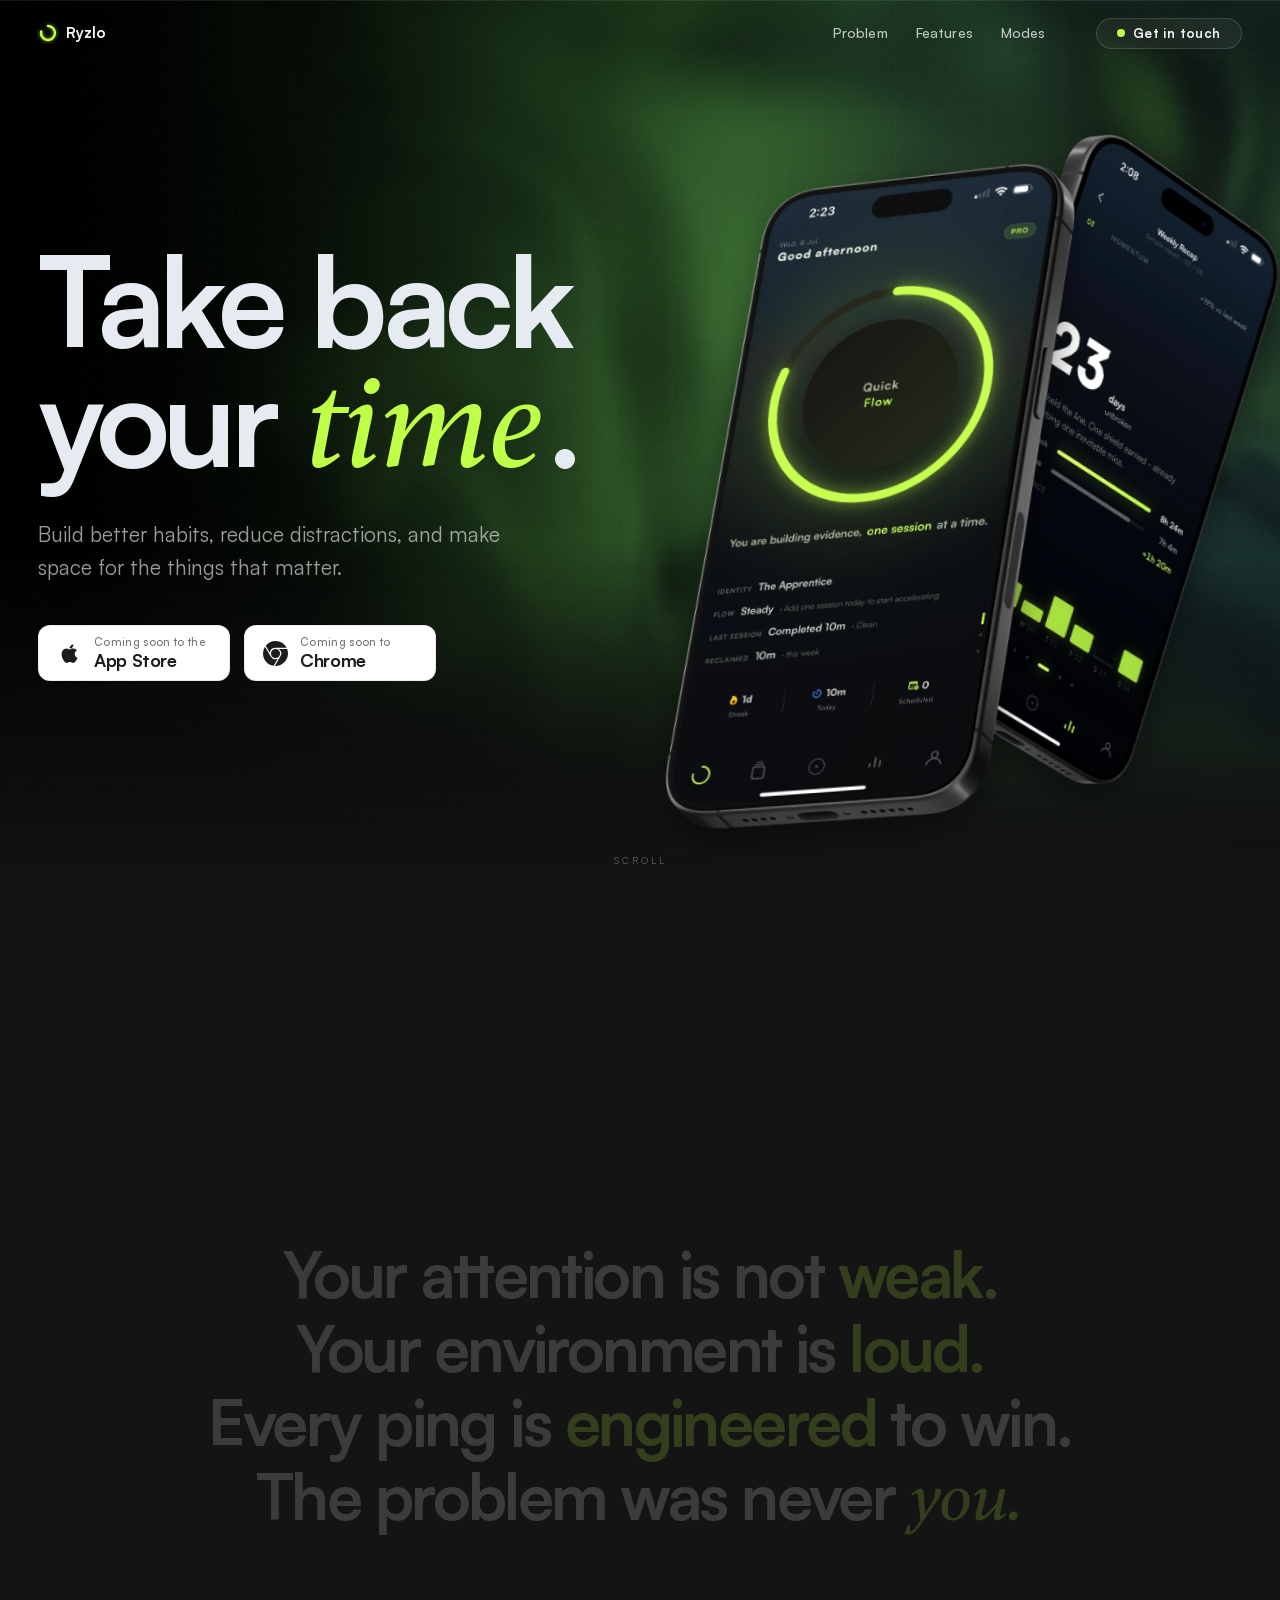
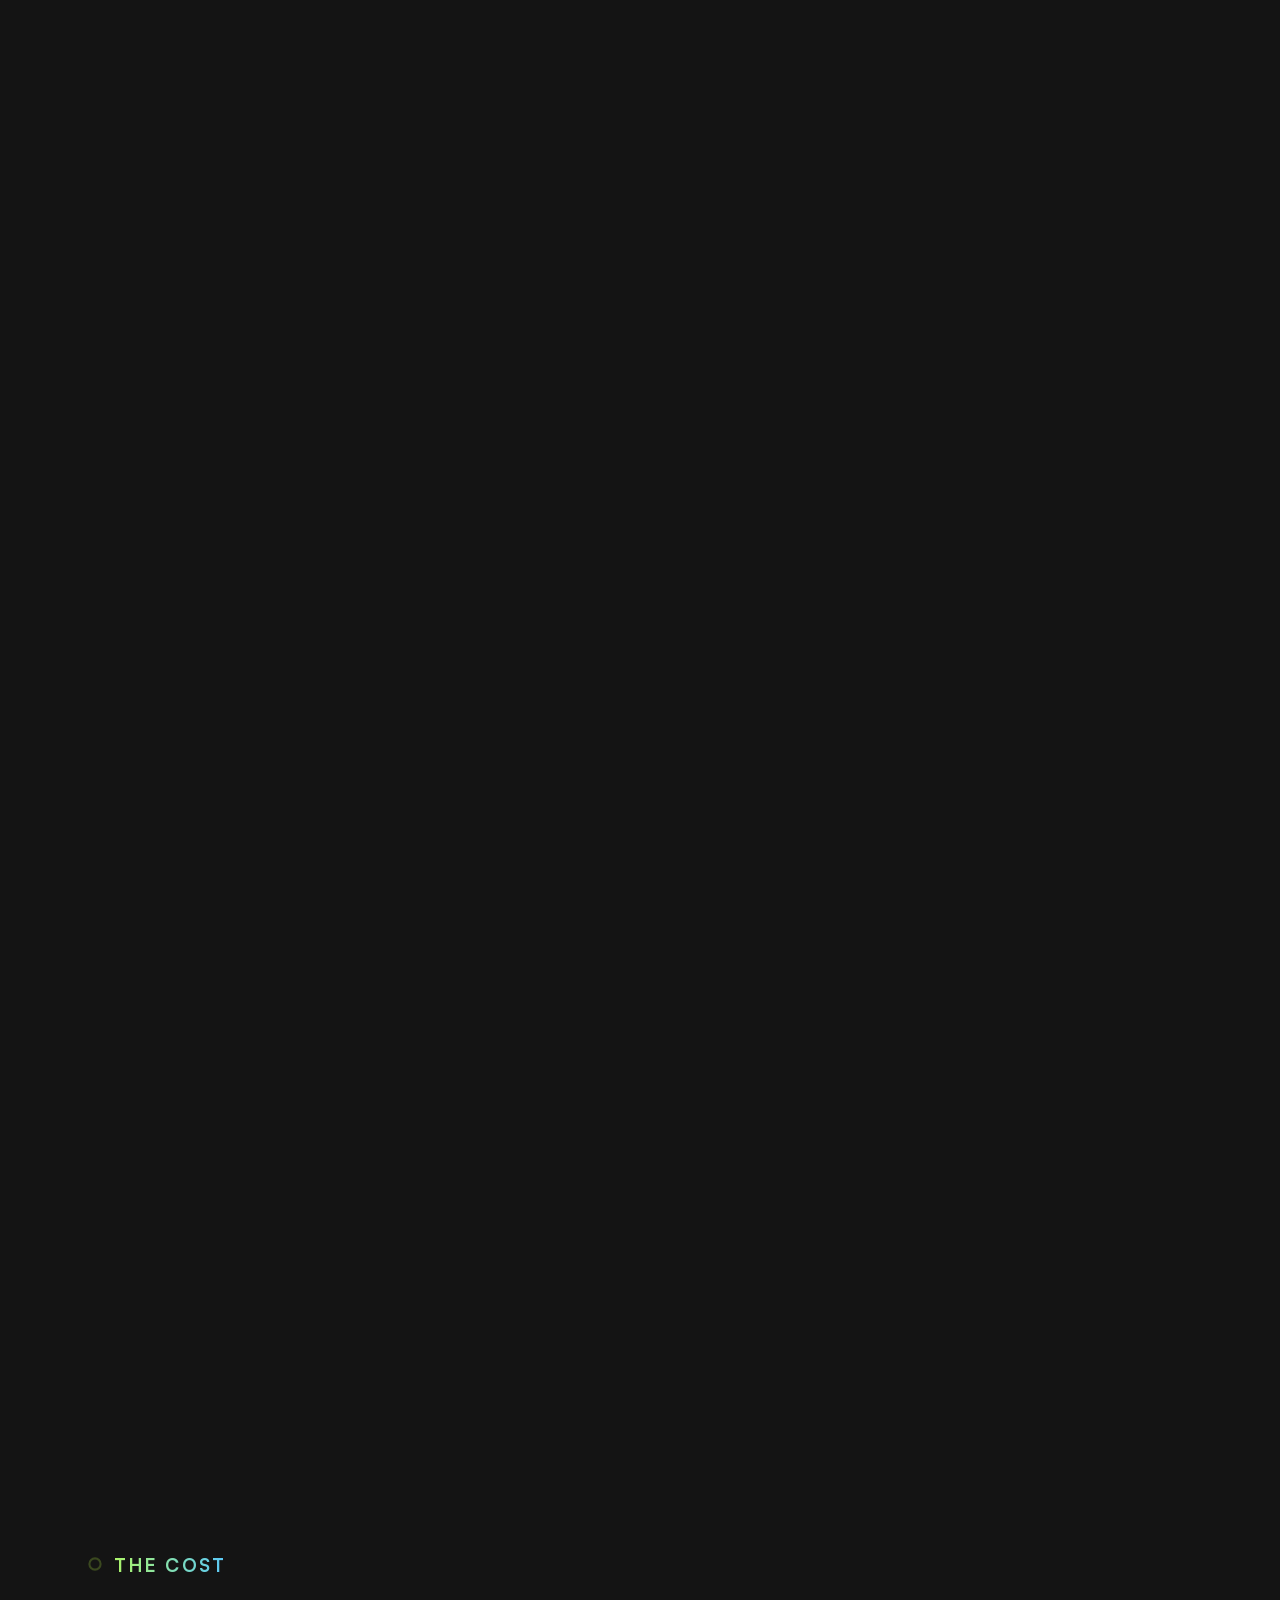
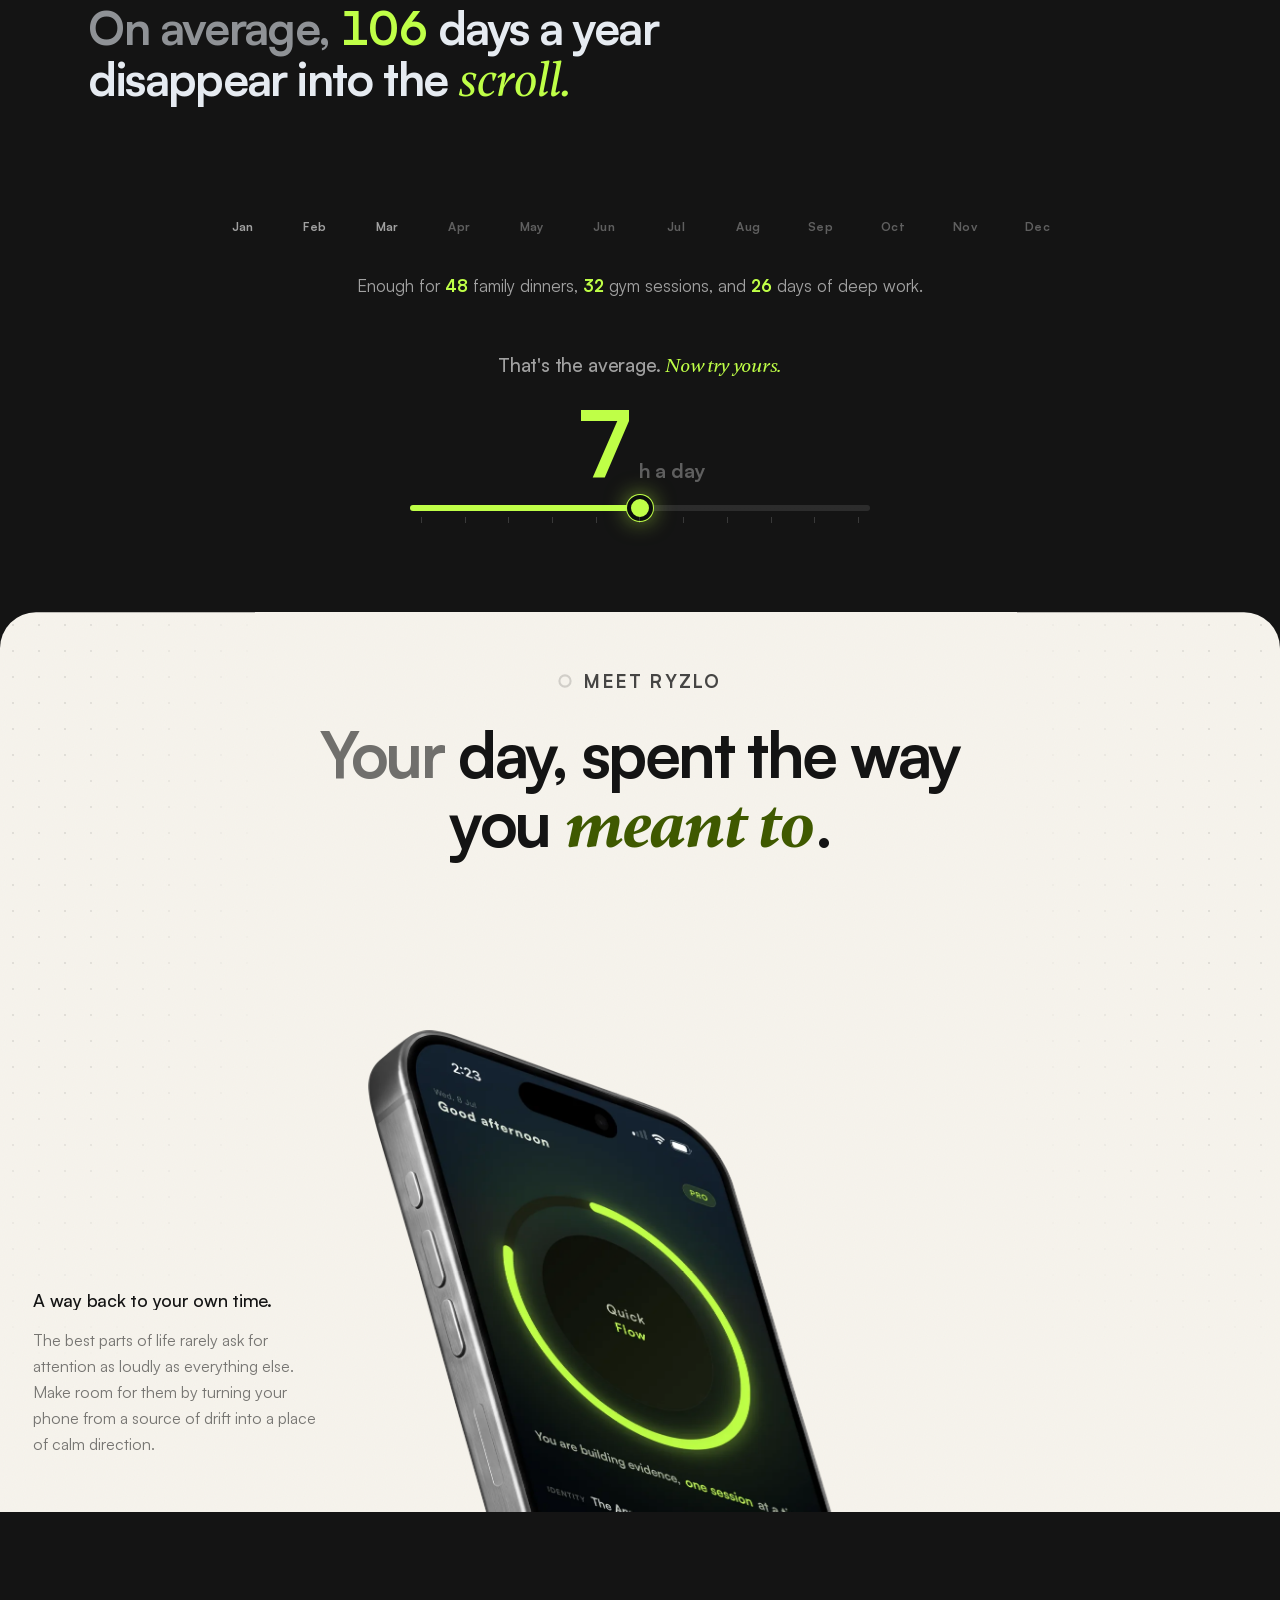
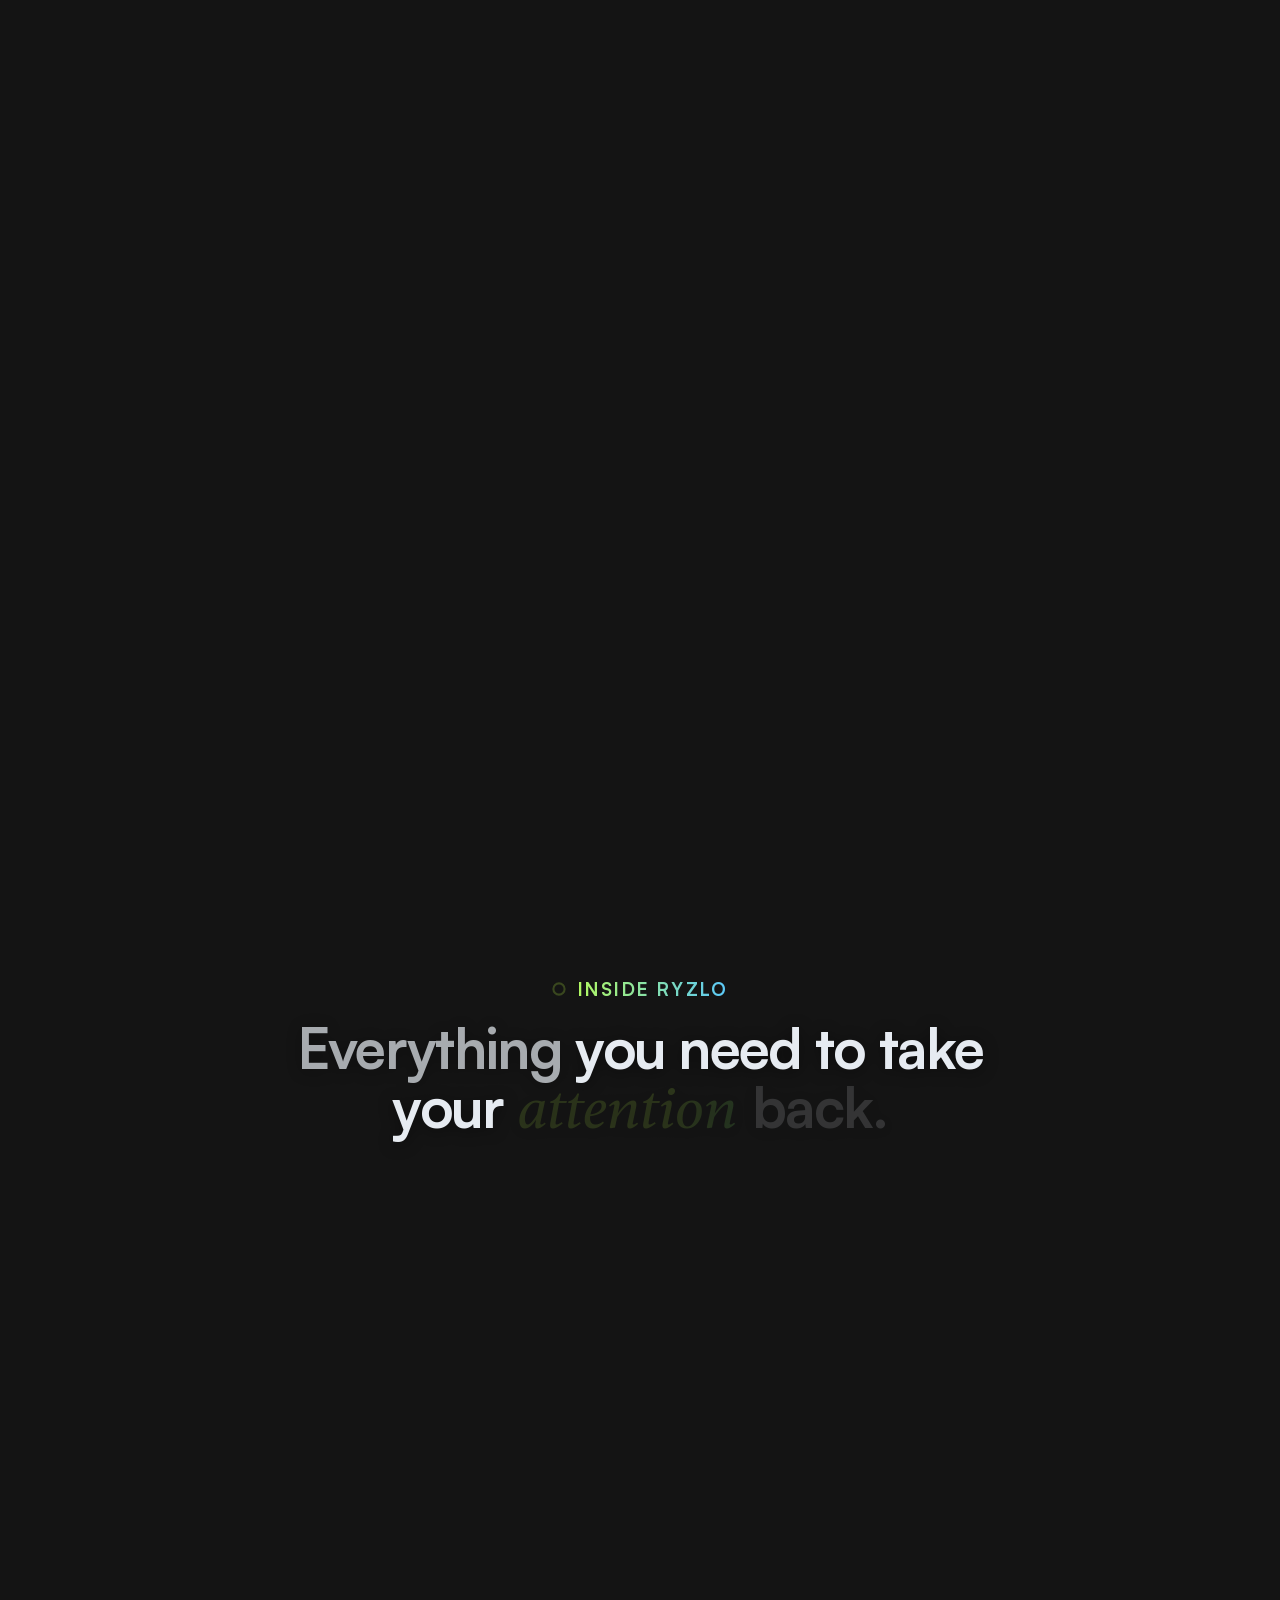
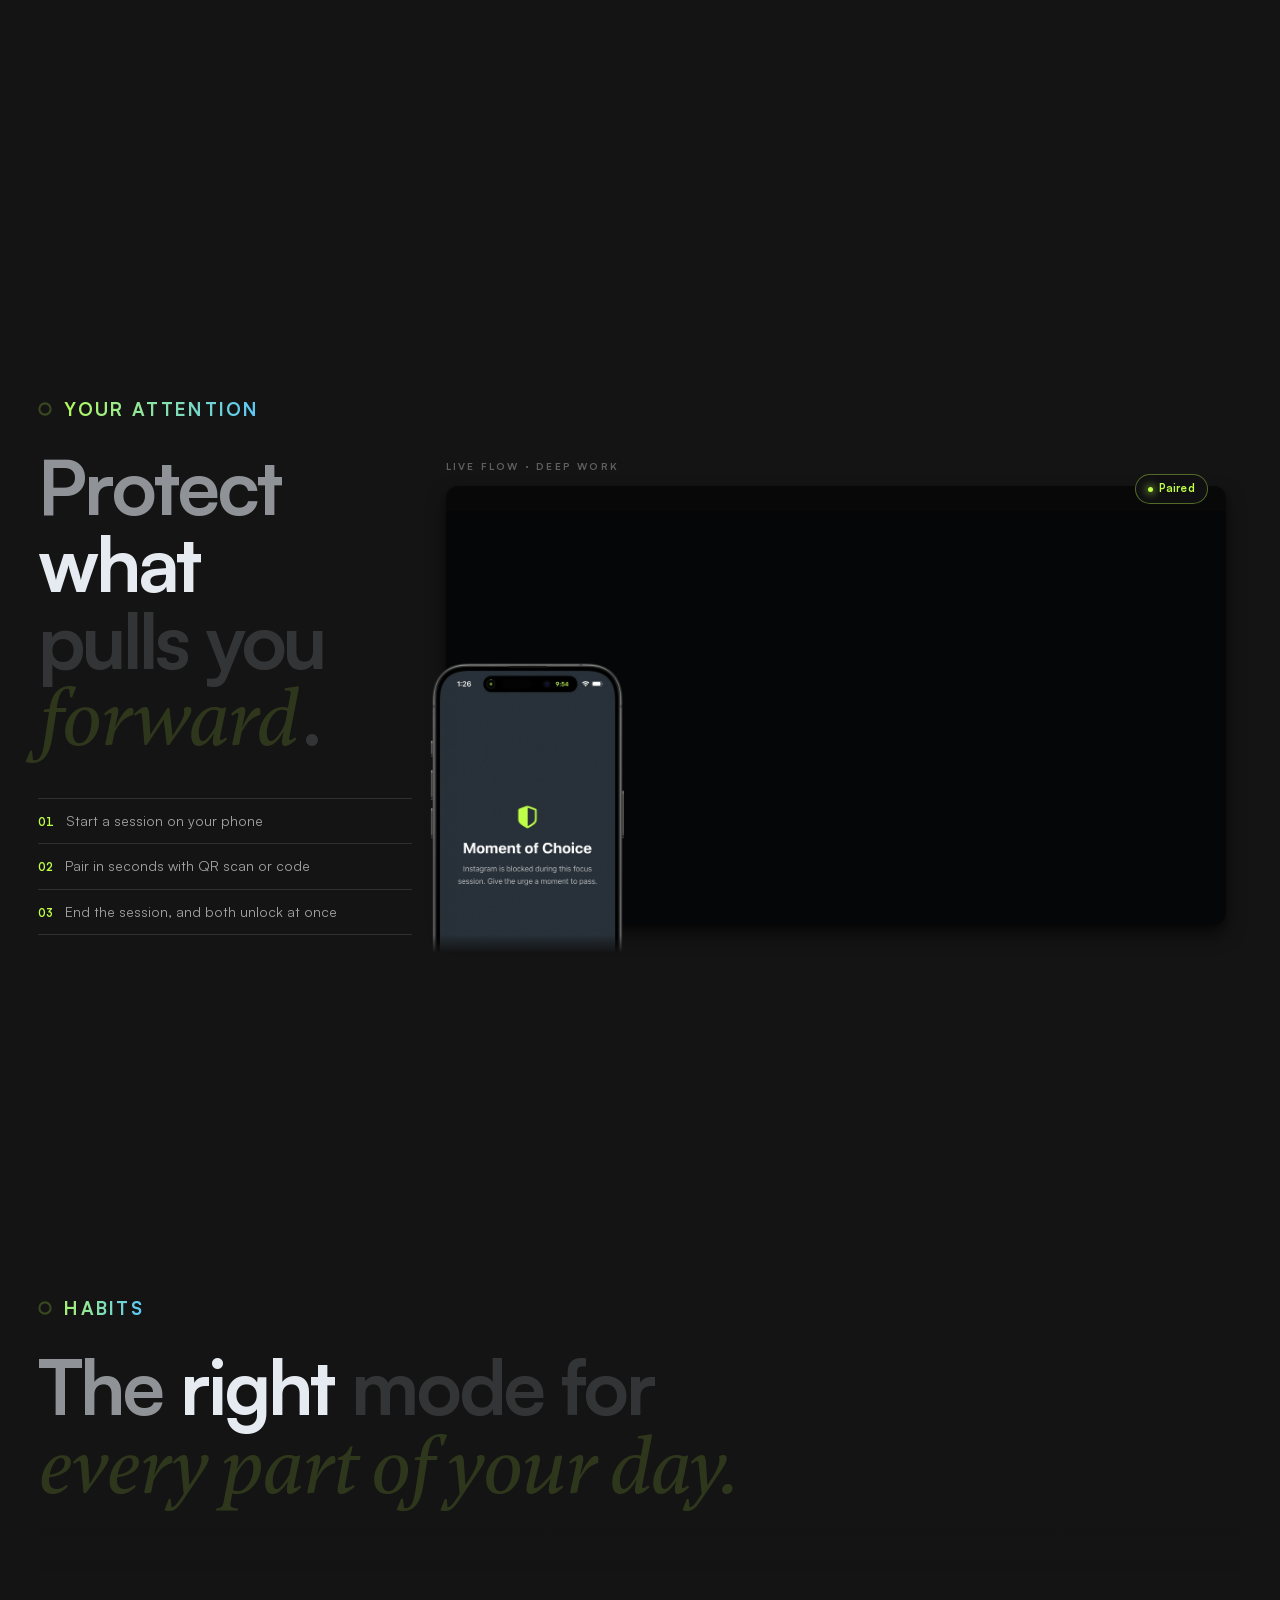
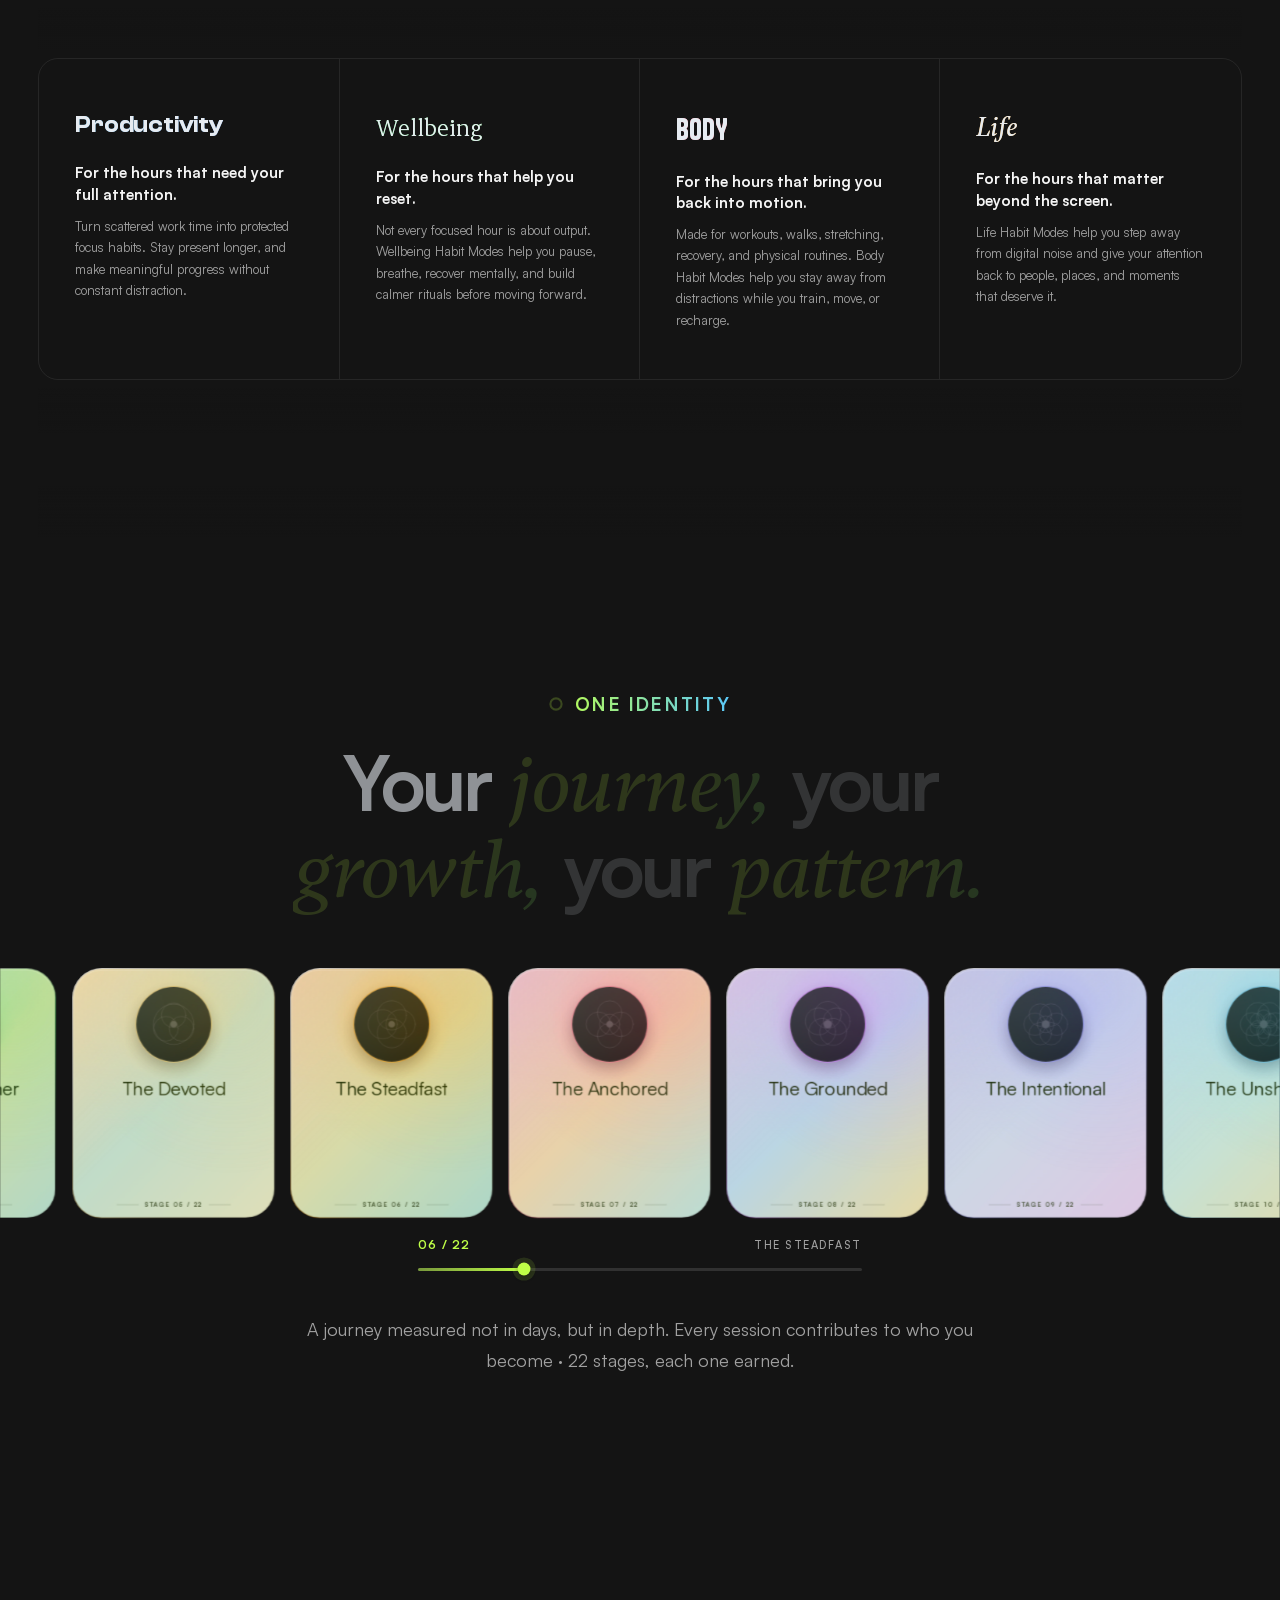
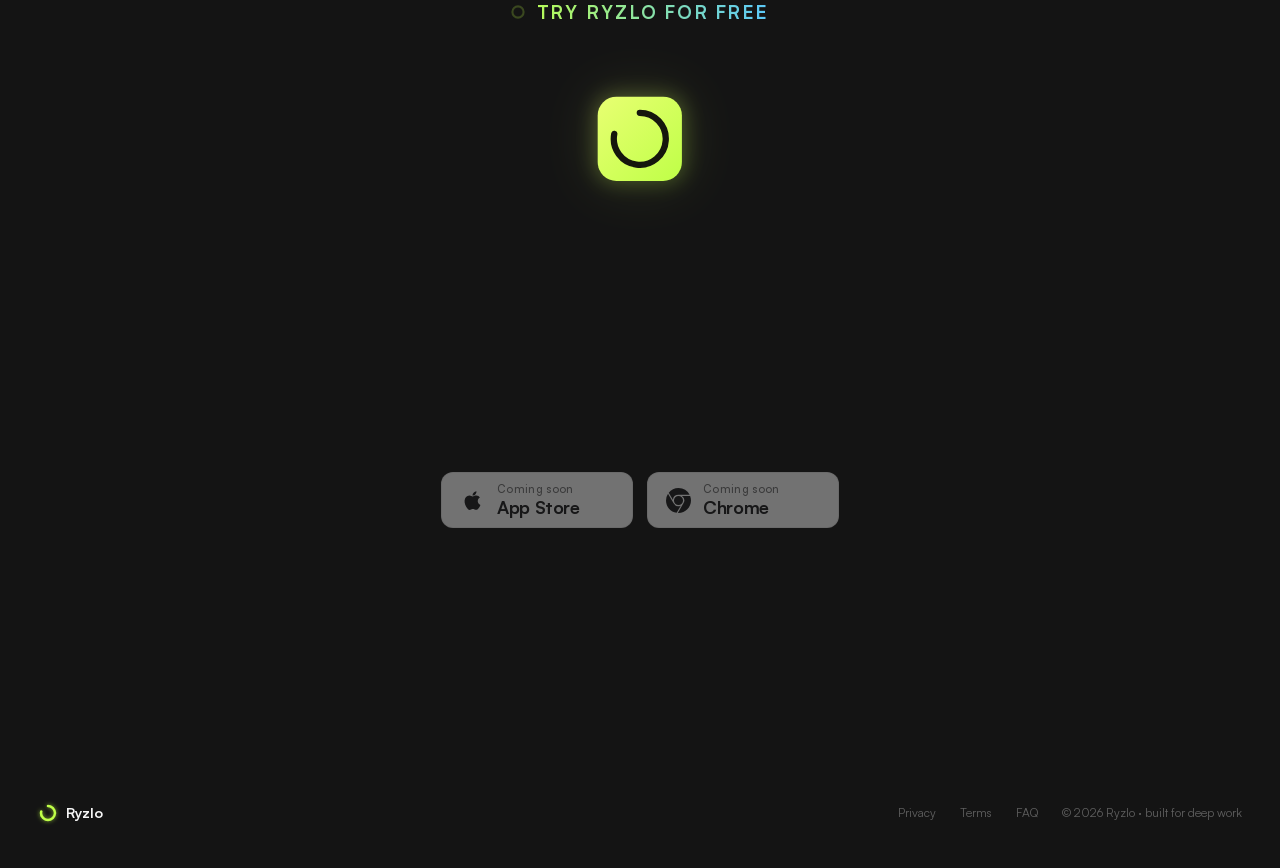
==== commit 850a6091: "Publish: self-hosted fonts, website privacy notice, aligned legal pages Site (from focus-marketing-s" ====
--- a/index.html
+++ b/index.html
@@ -3,7 +3,7 @@
 <head>
   <meta charset="UTF-8"/>
   <meta name="viewport" content="width=device-width, initial-scale=1.0"/>
-  <title>Ryzlo — Take back your time</title>
+  <title>Ryzlo · Take back your time</title>
   <meta name="description" content="Session-based focus with ScreenTime blocking, 31 habit modes, and an identity that grows every time you show up."/>
   <meta name="theme-color" content="#141414"/>
   <meta name="color-scheme" content="dark"/>
@@ -17,26 +17,25 @@
 
   <meta property="og:type" content="website"/>
   <meta property="og:site_name" content="Ryzlo"/>
-  <meta property="og:title" content="Ryzlo — Take back your time"/>
+  <meta property="og:title" content="Ryzlo · Take back your time"/>
   <meta property="og:description" content="Session-based focus with ScreenTime blocking, 31 habit modes, and an identity that grows every time you show up."/>
   <meta property="og:url" content="https://ryzlo.net/"/>
   <meta property="og:image" content="https://ryzlo.net/img/og-image.png"/>
   <meta property="og:image:width" content="1200"/>
   <meta property="og:image:height" content="630"/>
   <meta name="twitter:card" content="summary_large_image"/>
-  <meta name="twitter:title" content="Ryzlo — Take back your time"/>
+  <meta name="twitter:title" content="Ryzlo · Take back your time"/>
   <meta name="twitter:description" content="Session-based focus with ScreenTime blocking, 31 habit modes, and an identity that grows every time you show up."/>
   <meta name="twitter:image" content="https://ryzlo.net/img/og-image.png"/>
 
-  <link rel="preconnect" href="https://api.fontshare.com" crossorigin/>
-  <link rel="preconnect" href="https://cdn.fontshare.com" crossorigin/>
-  <!-- Core faces (Satoshi + Clash Display) block render as before. The three
-       "voice" faces (Erode/Tanker/Gambetta) appear only far below the fold, so
-       they load async via the media-swap trick and stop competing with the
-       hero's critical path. display=swap already covered any late arrival. -->
-  <link href="https://api.fontshare.com/v2/css?f[]=satoshi@400,500,600,700,800&f[]=clash-display@600&display=swap" rel="stylesheet"/>
-  <link href="https://api.fontshare.com/v2/css?f[]=erode@400&f[]=tanker@400&f[]=gambetta@501,701&display=swap" rel="stylesheet" media="print" onload="this.media='all'"/>
-  <noscript><link href="https://api.fontshare.com/v2/css?f[]=erode@400&f[]=tanker@400&f[]=gambetta@501,701&display=swap" rel="stylesheet"/></noscript>
+  <!-- Fonts are self-hosted in /fonts and declared at the top of css/style.css —
+       no third-party font CDN, so no visitor IP leaves this origin. The old
+       async media-swap trick for the below-the-fold "voice" faces is no longer
+       needed: a browser only downloads an @font-face file when rendered text
+       actually uses it, so Erode/Tanker/Gambetta stay off the hero's critical
+       path on their own. Preload just the two faces the first screen paints. -->
+  <link rel="preload" href="fonts/satoshi-400.woff2" as="font" type="font/woff2" crossorigin/>
+  <link rel="preload" href="fonts/satoshi-700.woff2" as="font" type="font/woff2" crossorigin/>
   <link rel="stylesheet" href="css/style.css"/>
   <!-- True no-JS fallback: the preloader and every scroll-reveal system depend
        on js/main.js (which itself depends on the gsap/lenis ES modules loading
@@ -134,7 +133,6 @@
   </div>
   <div class="hero__layout page-grid">
     <div class="hero__inner">
-      <p class="hero__eyebrow reveal"><span class="dot"></span>Ryzlo · iOS 17+</p>
       <h1 class="hero__title">
         <span class="h-line-wrap"><span class="h-line">Take back</span></span>
         <span class="h-line-wrap"><span class="h-line">your <span class="lime voice">time</span>.</span></span>
@@ -145,14 +143,14 @@
            scrolling the visitor past the whole page (js/waitlist.js →
            initHeroWaitlist). Esc / ✕ / a click outside restores the badges. -->
       <div class="hero__cta reveal">
-        <a class="store-btn store-btn--lime magnetic" data-magnet="0.22" href="#get" data-wl-open aria-expanded="false" aria-controls="heroWl" aria-label="Coming soon to the App Store — join the waitlist">
+        <a class="store-btn store-btn--lime magnetic" data-magnet="0.22" href="#get" data-wl-open aria-expanded="false" aria-controls="heroWl" aria-label="Coming soon to the App Store, join the waitlist">
           <svg class="store-btn__glyph" viewBox="0 0 24 24" aria-hidden="true"><path d="M17.05 20.28c-.98.95-2.05.8-3.08.35-1.09-.46-2.09-.48-3.24 0-1.44.62-2.2.44-3.06-.35C2.79 15.25 3.51 7.59 9.05 7.31c1.35.07 2.29.74 3.08.8 1.18-.24 2.31-.93 3.57-.84 1.51.12 2.65.72 3.4 1.8-3.12 1.87-2.38 5.98.48 7.13-.57 1.5-1.31 2.99-2.54 4.09l.01-.01zM12.03 7.25c-.15-2.23 1.66-4.07 3.74-4.25.29 2.58-2.34 4.5-3.74 4.25z"/></svg>
           <span class="store-btn__text">
             <span class="store-btn__sm">Coming soon to the</span>
             <span class="store-btn__lg">App Store</span>
           </span>
         </a>
-        <a class="store-btn store-btn--ghost magnetic" data-magnet="0.22" href="#get" data-wl-open aria-expanded="false" aria-controls="heroWl" aria-label="Coming soon to Chrome — join the waitlist">
+        <a class="store-btn store-btn--ghost magnetic" data-magnet="0.22" href="#get" data-wl-open aria-expanded="false" aria-controls="heroWl" aria-label="Coming soon to Chrome, join the waitlist">
           <svg class="store-btn__glyph" viewBox="0 0 24 24" aria-hidden="true"><path d="M12 0C8.21 0 4.831 1.757 2.632 4.501l3.953 6.848A5.454 5.454 0 0 1 12 6.545h10.691A12 12 0 0 0 12 0zM1.931 5.47A11.943 11.943 0 0 0 0 12c0 6.012 4.42 10.991 10.189 11.864l3.953-6.847a5.45 5.45 0 0 1-6.865-2.29zm13.342 2.166a5.446 5.446 0 0 1 1.45 7.09l.002.001h-.002l-5.344 9.257c.206.01.413.016.621.016 6.627 0 12-5.373 12-12 0-1.54-.29-3.011-.818-4.364zM12 16.364a4.364 4.364 0 1 1 0-8.728 4.364 4.364 0 0 1 0 8.728Z"/></svg>
           <span class="store-btn__text">
             <span class="store-btn__sm">Coming soon to</span>
@@ -181,12 +179,13 @@
               </button>
             </div>
             <p class="waitlist__error" role="alert" hidden></p>
+            <p class="waitlist__legal">Launch news only. Unsubscribe anytime. <a href="privacy.html">Privacy notice</a>.</p>
           </form>
           <div class="waitlist__done hero-wl__done" role="status" hidden>
             <span class="waitlist__done-mark" aria-hidden="true">
               <svg viewBox="0 0 24 24" fill="none" stroke="currentColor" stroke-width="2.2" stroke-linecap="round" stroke-linejoin="round"><path d="M20 6 9 17l-5-5"/></svg>
             </span>
-            <p class="waitlist__done-text">You're on the list — we'll email you the moment Ryzlo launches.</p>
+            <p class="waitlist__done-text">You're on the list. We'll email you the moment Ryzlo launches.</p>
           </div>
         </div>
       </div>
@@ -228,7 +227,7 @@
     <header class="numbers__header">
       <p class="kicker r-up">The cost</p>
       <h2 class="numbers__hed r-scroll" data-scroll-reveal data-sr-end="top 45%">
-        On average, <span class="lime" data-days-lost>106</span> days a year<br>go to the <span class="lime voice">scroll.</span>
+        <span data-days-lead>On average,</span> <span class="lime" data-days-lost>106</span> days a year<br>disappear into the <span class="lime voice">scroll.</span>
       </h2>
     </header>
 
@@ -627,7 +626,7 @@
           <svg viewBox="0 0 24 24" fill="currentColor" style="color:var(--lac)"><path d="M12 2l8 3.4v5.6c0 5-3.4 8.6-8 9.9C7.4 19.6 4 16 4 11V5.4L12 2z"/></svg>
           <div>
             <div class="afx-sh__title">1 shield ready</div>
-            <div class="afx-sh__sub">Miss a day — it absorbs the break</div>
+            <div class="afx-sh__sub">Miss a day, it absorbs the break</div>
           </div>
         </div>
         <div class="afx-sh__divider"></div>
@@ -766,7 +765,7 @@
           <span class="afx-livepill__label">Deep Work</span>
           <span class="afx-livepill__time" style="color:var(--lac)">47:23</span>
         </div>
-        <div class="afx-live__copy">Live on your lock screen — always one look away.</div>
+        <div class="afx-live__copy">Live on your lock screen, always one look away.</div>
       </div>
     </div>
 
@@ -813,7 +812,7 @@
       <div class="afx-card">
         <div class="afx-card__head"><span>Browser paired</span><span class="afx-dot" style="background:var(--lac);box-shadow:0 0 9px var(--lac)"></span></div>
         <div class="afx-brow__badge">Chrome + Ryzlo</div>
-        <div class="afx-brow__copy">Your session rules now apply everywhere — including the web.</div>
+        <div class="afx-brow__copy">Your session rules now apply everywhere, including the web.</div>
         <div class="afx-row" style="margin-top:12px">
           <span class="afx-badge" style="color:var(--lac)"><svg viewBox="0 0 24 24" fill="none" stroke="currentColor" stroke-width="1.8"><circle cx="12" cy="12" r="9"/><path d="M3 12h18" stroke-linecap="round"/><path d="M12 3c2.6 2.6 2.6 15.4 0 18"/></svg></span>
           <span class="afx-row__main"><span class="afx-row__title">Deep Work active</span><span class="afx-row__sub">Web also protected</span></span>
@@ -1000,7 +999,7 @@
       <div class="block__ledger reveal-children">
         <div class="block__row"><span class="block__num">01</span><span>Start a session on your phone</span></div>
         <div class="block__row"><span class="block__num">02</span><span>Pair in seconds with QR scan or code</span></div>
-        <div class="block__row"><span class="block__num">03</span><span>End it, and everything unlocks together</span></div>
+        <div class="block__row"><span class="block__num">03</span><span>End the session, and both unlock at once</span></div>
       </div>
     </div>
 
@@ -1010,14 +1009,14 @@
     <div class="block__mockup-wrap block__mockup reveal">
       <div class="mockup-combo">
       <!-- inside the combo so it shares the window's exact left edge -->
-      <p class="block__tag" aria-hidden="true">Live flow — Deep Work</p>
+      <p class="block__tag" aria-hidden="true">Live flow · Deep Work</p>
 
       <div class="block__window">
         <div class="safari-crop">
           <iframe class="safari-svg focus-flow-frame"
                   data-src="focus-flow.html"
                   scrolling="no"
-                  title="Ryzlo blocking a session — Deep Work mode">
+                  title="Ryzlo blocking a session, Deep Work mode">
           </iframe>
           <!-- one-shot keyline flash — pre-rendered lime glow, only opacity animates -->
           <div class="block__flash" aria-hidden="true"></div>
@@ -1207,7 +1206,7 @@
          the form). If JS never runs, the native post to the iframe still
          records the signup — the enhancement is purely the inline success. -->
     <div class="waitlist reveal" id="waitlist">
-      <p class="waitlist__note">Not out yet. Leave your email and we'll tell you the moment it lands — that's the only reason we'll write.</p>
+      <p class="waitlist__note">Not out yet. Leave your email and we'll tell you the moment it lands. That's the only reason we'll write.</p>
       <form class="waitlist__form" action="https://eocampaign1.com/form/8ace57de-7edb-11f1-b586-310063760f3d" method="post" target="waitlist-sink" novalidate>
         <label class="sr-only" for="waitlistEmail">Email address</label>
         <div class="waitlist__row">
@@ -1220,12 +1219,13 @@
           </button>
         </div>
         <p class="waitlist__error" role="alert" hidden></p>
+        <p class="waitlist__legal">We store your email with EmailOctopus and use it only to tell you when Ryzlo launches. Unsubscribe from any email. <a href="privacy.html">Privacy notice</a>.</p>
       </form>
       <div class="waitlist__done" hidden>
         <span class="waitlist__done-mark" aria-hidden="true">
           <svg viewBox="0 0 24 24" fill="none" stroke="currentColor" stroke-width="2.2" stroke-linecap="round" stroke-linejoin="round"><path d="M20 6 9 17l-5-5"/></svg>
         </span>
-        <p class="waitlist__done-text">You're on the list — we'll email you the moment Ryzlo launches.</p>
+        <p class="waitlist__done-text">You're on the list. We'll email you the moment Ryzlo launches.</p>
       </div>
     </div>
     <!-- hidden submit sink: the cross-origin POST lands here so the page itself
@@ -1238,7 +1238,9 @@
   <div class="footer__inner">
     <span class="footer__logo"><svg class="nav__mark" viewBox="0 0 20 20" width="20" height="20" fill="none" aria-hidden="true"><circle cx="10" cy="10" r="7" stroke="#BFFF47" stroke-width="2.5" stroke-linecap="round" stroke-dasharray="34.31 9.67" transform="rotate(-90 10 10)" filter="url(#nav-arc-glow)"/></svg>Ryzlo</span>
     <div class="footer__links">
-      <a href="https://ryzlo.net/focus/privacy-policy/">Privacy</a>
+      <!-- Website notice (this site's own data flows) vs the app's App Store
+           privacy URL, which must keep its /focus/privacy-policy/ path. -->
+      <a href="privacy.html">Privacy</a>
       <a href="https://ryzlo.net/terms/">Terms</a>
       <a href="https://ryzlo.net/faq/">FAQ</a>
     </div>
@@ -1263,7 +1265,7 @@
       </button>
     </div>
     <h2 class="contact__title" id="contactTitle">Get in touch</h2>
-    <p class="contact__intro" id="contactIntro">Questions, feedback, or partnership ideas — send a note and it lands with the team directly.</p>
+    <p class="contact__intro" id="contactIntro">Questions, feedback, or partnership ideas. Send a note and it lands with the team directly.</p>
 
     <form class="contact__form" novalidate>
       <div class="contact__field">
@@ -1285,6 +1287,12 @@
         <svg class="contact__send-arrow" viewBox="0 0 24 24" fill="none" stroke="currentColor" stroke-width="2" stroke-linecap="round" stroke-linejoin="round" aria-hidden="true"><path d="M5 12h14"/><path d="m12 5 7 7-7 7"/></svg>
       </button>
       <p class="contact__error" role="alert" hidden></p>
+      <!-- Consent, deliberately never pre-ticked: an unticked box that the user
+           chooses to tick is the whole point. Sits below the CTA as fine print. -->
+      <label class="contact__consent">
+        <input type="checkbox" name="consent" id="contactConsent" required>
+        <span>I agree that my name, email and message are sent via FormSubmit to Ryzlo, and used only to reply to me. <a href="privacy.html">Privacy notice</a>.</span>
+      </label>
     </form>
 
     <div class="contact__done" hidden>
@@ -1292,7 +1300,7 @@
         <svg viewBox="0 0 24 24" fill="none" stroke="currentColor" stroke-width="2.2" stroke-linecap="round" stroke-linejoin="round"><path d="M20 6 9 17l-5-5"/></svg>
       </div>
       <h3 class="contact__done-title">Message sent</h3>
-      <p class="contact__done-text">Thanks for reaching out — we read every message and will get back to you soon.</p>
+      <p class="contact__done-text">Thanks for reaching out. We read every message and will get back to you soon.</p>
       <button class="contact__done-close" type="button" data-contact-close>Close</button>
     </div>
   </aside>
--- a/css/style.css
+++ b/css/style.css
@@ -1 +1 @@
-:root{--mid: #13212f;--blk: #0a0e0c;--lime: #BFFF47;--lime-2: #7BFF7B;--cyan: #5AC8FA;--ink: rgba(255,255,255,.96);--ink-display: #E6EBF1;--ink-2: rgba(255,255,255,.6);--ink-3: rgba(255,255,255,.32);--line: rgba(255,255,255,.08);--ease: cubic-bezier(.16, 1, .3, 1);--pad: clamp(20px, 3vw, 56px);--max: 1680px;--gap: clamp(12px, 1.5vw, 24px)}*,*:before,*:after{box-sizing:border-box;margin:0;padding:0}html{color-scheme:dark;scrollbar-width:thin;scrollbar-color:rgba(255,255,255,.16) #141414}body{background:#141414;color:var(--ink);font-family:Satoshi,system-ui,sans-serif;font-size:16px;line-height:1.6;overflow-x:clip;-webkit-font-smoothing:antialiased}a{color:inherit;text-decoration:none}img,svg,canvas{display:block}.lime{color:var(--lime)}.voice{font-family:Gambetta,Georgia,Times New Roman,serif;font-style:italic;font-weight:500;font-size:1.06em;letter-spacing:-.015em;padding-right:.05em}::selection{background:#bfff47e6;color:#10160a}::-webkit-scrollbar{width:10px}::-webkit-scrollbar-track{background:#141414}::-webkit-scrollbar-thumb{background:#ffffff24;border-radius:8px;border:2px solid #141414}::-webkit-scrollbar-thumb:hover{background:#ffffff42}:focus-visible{outline:2px solid var(--lime);outline-offset:3px}.s{position:relative;z-index:1;background:linear-gradient(180deg,var(--from) 0%,var(--to) 16%,var(--to) 100%)}#preloader{position:fixed;inset:0;z-index:10000;background:transparent;transition:opacity .7s var(--ease)}#preloader.done,#preloader.is-done{opacity:0;pointer-events:none}.kw__bg{position:absolute;inset:0;background:#141414}.kw{position:absolute;inset:0;z-index:2;display:flex;align-items:center;justify-content:center;padding:0 24px;pointer-events:none}.kw__word{font-family:Satoshi,system-ui,sans-serif;font-weight:900;font-size:clamp(48px,12vw,168px);letter-spacing:-.045em;line-height:1;text-align:center;color:#f4f8ec;opacity:0;padding-right:.06em;will-change:opacity,transform,filter}.kw__word.is-brand{color:var(--lime);-webkit-text-fill-color:var(--lime)}.prog{position:fixed;top:0;left:0;right:0;height:1px;z-index:900;background:var(--line)}.prog__fill{display:block;height:100%;background:var(--lime);transform-origin:left;transform:scaleX(0)}#nav{position:fixed;top:0;left:0;right:0;z-index:800;padding:0 var(--pad);height:66px;display:flex;align-items:center;justify-content:space-between;background:#0e100d00;-webkit-backdrop-filter:blur(0px) saturate(1);backdrop-filter:blur(0px) saturate(1);transition:background-color .4s var(--ease),box-shadow .4s var(--ease),transform .35s var(--ease)}#nav.nav--hidden{transform:translateY(-100%)}#nav.scrolled{background:#11140e9e;-webkit-backdrop-filter:blur(11px);backdrop-filter:blur(11px);box-shadow:inset 0 1px #ffffff0f,0 10px 30px -14px #0000008c}.nav__line{position:absolute;left:0;right:0;bottom:0;height:1px;background:linear-gradient(90deg,transparent,rgba(255,255,255,.16) 14%,rgba(255,255,255,.16) 86%,transparent);transform:scaleX(0);transform-origin:center;opacity:0;transition:transform .6s var(--ease),opacity .5s var(--ease)}#nav.scrolled .nav__line{transform:scaleX(1);opacity:1}.nav__logo{font-size:15px;font-weight:800;letter-spacing:-.01em;display:flex;align-items:center;gap:8px;color:var(--ink)}.nav__mark{width:20px;height:20px;display:block;flex-shrink:0;overflow:visible}.nav__links{margin-left:auto;display:flex;align-items:center;gap:4px;list-style:none;padding:0}.nav__link{position:relative;font-size:14px;font-weight:500;letter-spacing:.01em;color:#ffffffb8;padding:7px 12px;border-radius:9px;background:#0c0f0a00;transition:color .18s var(--ease),background-color .22s var(--ease),transform .2s var(--ease);white-space:nowrap}.nav__link:after{content:"";position:absolute;left:12px;right:12px;bottom:3px;height:2px;border-radius:2px;background:var(--lime);transform:scaleX(0);transform-origin:center;transition:transform .22s var(--ease)}.nav__link.is-active{color:var(--ink)}.nav__link.is-active:after{transform:scaleX(1)}@media(hover:hover)and (pointer:fine){.nav__link:hover{color:var(--ink);background:#0c0f0a99;transform:translateY(-1px)}.nav__link:hover:after{transform:scaleX(1)}}.nav__link:active{transform:translateY(0) scale(.97)}@media(max-width:680px){.nav__links{display:none}}.nav__cta{margin-left:clamp(22px,3vw,44px)}.ih-btn{position:relative;display:inline-flex;align-items:center;overflow:hidden;border-radius:999px;border:1px solid rgba(255,255,255,.14);background:#ffffff0d;padding:8px 20px;font-size:13px;font-weight:700;letter-spacing:.03em;line-height:1;color:var(--ink);white-space:nowrap;transition:border-color .2s var(--ease),transform .15s var(--ease)}.ih-btn:active{transform:scale(.97)}.ih-btn__inner{display:flex;align-items:center;gap:8px}.ih-btn__dot{width:8px;height:8px;flex-shrink:0;border-radius:8px;background:var(--lime);transform:scale(1);transition:transform .38s var(--ease)}.ih-btn__label{display:inline-block;transition:transform .38s var(--ease),opacity .3s var(--ease)}.ih-btn__reveal{position:absolute;inset:0;z-index:1;display:flex;align-items:center;justify-content:center;gap:7px;color:#233600;transform:translate(46px);opacity:0;transition:transform .38s var(--ease),opacity .3s var(--ease);pointer-events:none}.ih-btn__arrow{width:15px;height:15px;flex-shrink:0}@media(hover:hover)and (pointer:fine){.ih-btn:hover{border-color:#ffffff3d}.ih-btn:hover .ih-btn__dot{transform:scale(80)}.ih-btn:hover .ih-btn__label{transform:translate(46px);opacity:0}.ih-btn:hover .ih-btn__reveal{transform:translate(-6px);opacity:1}}@media(prefers-reduced-motion:reduce){.ih-btn__dot,.ih-btn__label,.ih-btn__reveal{transition:none}}.ih-btn--lg{padding:13px 28px;font-size:15px}.ih-btn--lg .ih-btn__arrow{width:17px;height:17px}@media(prefers-reduced-motion:reduce){.nav__line{transform:scaleX(1);transition:opacity .5s var(--ease)}}#nav.nav--paper.scrolled{background:#f4f1ea9e;box-shadow:inset 0 1px #1414140d,0 10px 30px -14px #00000029}#nav.nav--paper .nav__logo{color:#141414}#nav.nav--paper .nav__link{color:#141414b8}#nav.nav--paper .nav__link.is-active{color:#141414}#nav.nav--paper .nav__line{background:linear-gradient(90deg,transparent,rgba(20,20,20,.14) 14%,rgba(20,20,20,.14) 86%,transparent)}#nav.nav--paper .nav__toggle-bar{background:#141414}@media(hover:hover)and (pointer:fine){#nav.nav--paper .nav__link:hover{color:#141414;background:#14141412}}.nav__toggle{display:none;position:relative;width:44px;height:44px;margin-left:10px;align-items:center;justify-content:center;background:none;border:0;padding:0;cursor:pointer}.nav__toggle-bar{position:absolute;top:50%;left:50%;width:20px;height:2px;border-radius:2px;background:var(--ink);transform:translate(-50%,-50%) translateY(var(--ty, 0));transition:transform .28s var(--ease),opacity .2s var(--ease)}.nav__toggle-bar:nth-child(1){--ty: -6px}.nav__toggle-bar:nth-child(2){--ty: 0px}.nav__toggle-bar:nth-child(3){--ty: 6px}.nav__toggle.open .nav__toggle-bar:nth-child(1){transform:translate(-50%,-50%) rotate(45deg)}.nav__toggle.open .nav__toggle-bar:nth-child(2){opacity:0}.nav__toggle.open .nav__toggle-bar:nth-child(3){transform:translate(-50%,-50%) rotate(-45deg)}.nav__mobile{position:fixed;inset:66px 0 0;z-index:799;display:flex;flex-direction:column;align-items:center;justify-content:center;gap:clamp(28px,6vw,40px);background:#0e100dfa;-webkit-backdrop-filter:blur(20px);backdrop-filter:blur(20px);opacity:0;visibility:hidden;pointer-events:none;transition:opacity .3s var(--ease),visibility 0s linear .3s}.nav__mobile.open{opacity:1;visibility:visible;pointer-events:auto;transition:opacity .3s var(--ease),visibility 0s linear}.nav__mobile-links{display:flex;flex-direction:column;align-items:center;gap:clamp(20px,5vw,28px);list-style:none;padding:0;margin:0}.nav__mobile-link{font-size:clamp(26px,8vw,34px);font-weight:700;letter-spacing:-.02em;color:var(--ink-2);opacity:0;transform:translateY(12px);transition:opacity .25s var(--ease),transform .25s var(--ease),color .2s var(--ease)}.nav__mobile.open .nav__mobile-link{opacity:1;transform:none}.nav__mobile.open .nav__mobile-link:nth-child(1){transition-delay:.06s}.nav__mobile.open .nav__mobile-link:nth-child(2){transition-delay:.1s}.nav__mobile.open .nav__mobile-link:nth-child(3){transition-delay:.14s}.nav__mobile-link:active{color:var(--lime)}.nav__mobile-cta{opacity:0;transform:translateY(12px);transition:opacity .25s var(--ease) .18s,transform .25s var(--ease) .18s}.nav__mobile.open .nav__mobile-cta{opacity:1;transform:none}.nav__mobile-cta.ih-btn:hover{transition:border-color .2s var(--ease)}.nav__mobile-cta.ih-btn:active{transition:transform .15s var(--ease)}@media(prefers-reduced-motion:reduce){.nav__mobile,.nav__mobile-link,.nav__mobile-cta{transition-duration:.01ms!important;transition-delay:0s!important}}@media(max-width:680px){.nav__cta{display:none}.nav__toggle{display:flex}}.reveal{opacity:0;transform:translateY(24px)}.reveal.is-in{opacity:1;transform:none;transition:opacity .8s var(--ease),transform .8s var(--ease)}.r-up{opacity:0;transform:translateY(32px)}.r-up.is-in{opacity:1;transform:none;transition:opacity .75s var(--ease),transform .75s var(--ease)}.reveal-children>*{opacity:0;transform:translateY(28px)}.reveal-children.is-in>*{opacity:1;transform:none}.reveal-children.is-in>*:nth-child(1){transition:opacity .7s var(--ease),transform .7s var(--ease)}.reveal-children.is-in>*:nth-child(2){transition:opacity .7s .1s var(--ease),transform .7s .1s var(--ease)}.reveal-children.is-in>*:nth-child(3){transition:opacity .7s .2s var(--ease),transform .7s .2s var(--ease)}.r-clip{clip-path:inset(0 0 100% 0)}.r-clip.is-in{clip-path:inset(0 0 0 0);transition:clip-path 1.1s var(--ease)}@media(prefers-reduced-motion:reduce){.r-clip{clip-path:none}}.r-scroll{color:var(--ink-display)}.r-scroll .word{display:inline-block;color:#e6ebf126}.kicker{font-size:clamp(14px,1.45vw,21px);font-weight:700;letter-spacing:.12em;text-transform:uppercase;display:inline-flex;align-items:center;gap:12px;margin-bottom:clamp(20px,1.8vw,28px);background:linear-gradient(90deg,var(--lime),var(--cyan));-webkit-background-clip:text;-webkit-text-fill-color:transparent;background-clip:text}.kicker__ring{width:14px;height:14px;flex-shrink:0;transform:rotate(-90deg)}.kicker__ring-track{fill:none;stroke:#bfff4738;stroke-width:3}.kicker__ring-fill{fill:none;stroke:var(--lime);stroke-width:3;stroke-linecap:round;stroke-dasharray:50.27;stroke-dashoffset:calc(50.27 * (1 - var(--hold, 0)))}.hed{font-size:clamp(40px,6vw,84px);font-weight:900;line-height:1.02;letter-spacing:-.04em;color:var(--ink-display)}.wrap{max-width:var(--max);margin:0 auto;padding:0 var(--pad)}.sr-only{position:absolute;width:1px;height:1px;padding:0;margin:-1px;overflow:hidden;clip:rect(0,0,0,0);white-space:nowrap;border:0}.skip-link{position:fixed;top:-100px;left:16px;z-index:9999;background:var(--lime);color:#0b0f07;padding:12px 20px;border-radius:8px;font-size:14px;font-weight:700;letter-spacing:-.005em;transition:top .2s var(--ease)}.skip-link:focus{top:16px}.page-grid{max-width:min(100%,var(--max));margin:0 auto;padding-inline:var(--pad);display:grid;grid-template-columns:repeat(12,minmax(0,1fr));column-gap:var(--gap)}.btn{display:inline-flex;align-items:center;gap:8px;padding:14px 32px;border-radius:50px;font-size:14px;font-weight:700;letter-spacing:.04em;transition:transform .2s var(--ease),box-shadow .2s;cursor:pointer}.btn--lime{background:var(--lime);color:#0b0f07}.btn--lime:hover{box-shadow:0 0 32px #bfff4773}.btn--ghost{background:transparent;color:var(--ink-2);border:1px solid var(--line)}.btn--ghost:hover{color:var(--ink);border-color:#fff3}.btn--xl{padding:18px 44px;font-size:16px}@media(hover:hover)and (pointer:fine){.btn--lime:hover{transform:scale(1.02)}}.btn:active{transform:scale(.97)}.store-btn{display:inline-flex;align-items:center;gap:12px;min-width:192px;padding:11px 22px 11px 18px;border-radius:12px;text-align:left;cursor:pointer;-webkit-tap-highlight-color:transparent;transition:transform .16s var(--ease),box-shadow .32s var(--ease);will-change:transform}@media(hover:hover)and (pointer:fine){.store-btn:hover{transform:translateY(-2px)}}.store-btn:active{transform:scale(.97)}.store-btn.magnetic{transition-property:box-shadow}.store-btn__glyph{width:25px;height:25px;flex:none}.store-btn__text{display:flex;flex-direction:column;line-height:1}.store-btn__sm{font-size:11px;font-weight:500;letter-spacing:.03em;opacity:.62;margin-bottom:3px}.store-btn__lg{font-size:18px;font-weight:700;letter-spacing:-.02em}.store-btn--lime,.store-btn--ghost{background:#fff;color:#1d1d1f;border:1px solid rgba(0,0,0,.08)}.store-btn--lime .store-btn__glyph,.store-btn--ghost .store-btn__glyph{fill:#1d1d1f}.store-btn--lime:hover,.store-btn--ghost:hover{box-shadow:0 16px 32px -14px #0006}#problem,#numbers{background:#141414}@media(min-width:861px)and (hover:hover)and (prefers-reduced-motion:no-preference){#numbers{position:sticky;top:0}}.problem{position:relative;min-height:100svh}.problem--scroll{min-height:240svh}.problem__sticky{position:relative;display:flex;align-items:center;min-height:100svh}.problem--scroll .problem__sticky{position:sticky;top:0;height:100svh;min-height:0;overflow:hidden}.problem__layout{position:relative;z-index:1;padding-top:clamp(80px,10vw,140px);padding-bottom:clamp(80px,10vw,140px);width:100%}.problem__noise{position:absolute;inset:0;overflow:hidden;pointer-events:none;z-index:0}.notif-clusters{position:absolute;inset:0}.notif-banner{position:absolute;display:flex;align-items:center;gap:9px;padding:10px 12px;background:#1a1a1ee6;border:1px solid rgba(255,255,255,.07);border-radius:14px;width:260px;will-change:transform,opacity;user-select:none}.notif-banner.is-stacked:after{content:"";position:absolute;left:9px;right:9px;bottom:-5px;height:14px;background:#1a1a1eb8;border:1px solid rgba(255,255,255,.05);border-radius:11px;z-index:-1}.notif-icon{width:32px;height:32px;border-radius:8px;display:flex;align-items:center;justify-content:center;flex-shrink:0;overflow:hidden}.notif-icon img{width:18px;height:18px;object-fit:contain;display:block}.notif-body{display:flex;flex-direction:column;gap:2px;min-width:0;flex:1}.notif-app{font-size:11px;font-weight:700;color:#ffffffe0;line-height:1}.notif-text{font-size:11px;color:#ffffff7a;line-height:1.3;white-space:nowrap;overflow:hidden;text-overflow:ellipsis}.notif-time{font-size:10px;color:#ffffff47;flex-shrink:0;align-self:flex-start;margin-top:1px}.notif-grid-icon{position:absolute;pointer-events:none;user-select:none;display:block;filter:blur(.5px)}.numbers__inner{position:relative;z-index:1}.notif-grid-icon.is-floating{animation:notif-float var(--dur, 5s) var(--delay, 0s) ease-in-out infinite}@keyframes notif-float{0%,to{transform:translateY(0)}50%{transform:translateY(-7px)}}.notif-messages{position:absolute;display:flex;flex-direction:column;gap:4px;opacity:.18;pointer-events:none;user-select:none}.notif-bubble{font-size:10px;font-weight:500;padding:5px 11px;border-radius:16px;max-width:160px;line-height:1.35;white-space:nowrap}.notif-bubble.is-sent{background:#1c7aff;color:#fff;align-self:flex-end;border-bottom-right-radius:4px}.notif-bubble.is-recv{background:#ffffff1f;border:1px solid rgba(255,255,255,.14);color:#ffffffbf;align-self:flex-start;border-bottom-left-radius:4px}.notif-typing{display:flex;align-items:center;gap:3px;padding:7px 11px;border-radius:16px}.notif-typing.is-sent{background:#1c7aff;align-self:flex-end;border-bottom-right-radius:4px}.notif-typing.is-recv{background:#ffffff1f;border:1px solid rgba(255,255,255,.14);align-self:flex-start;border-bottom-left-radius:4px}.notif-typing span{width:4px;height:4px;border-radius:50%;background:#fffc;animation:typing-dot 1.2s ease-in-out infinite}.notif-typing span:nth-child(2){animation-delay:.2s}.notif-typing span:nth-child(3){animation-delay:.4s}@keyframes typing-dot{0%,60%,to{transform:translateY(0);opacity:.4}30%{transform:translateY(-3px);opacity:1}}.problem__copy{grid-column:1 / -1;text-align:center}.problem__kicker{font-size:clamp(14px,1.45vw,21px);font-weight:700;letter-spacing:.12em;text-transform:uppercase;background:linear-gradient(90deg,var(--lime),var(--cyan));-webkit-background-clip:text;-webkit-text-fill-color:transparent;background-clip:text;display:flex;align-items:center;justify-content:center;gap:10px;margin-bottom:clamp(28px,3.5vw,52px)}.problem__line{display:block;font-size:clamp(30px,5vw,76px);font-weight:900;line-height:1.04;letter-spacing:-.04em;color:var(--ink-display)}.problem__line+.problem__line{margin-top:.12em}.hero{min-height:100svh;position:relative;overflow:hidden;--hero-atmo: 1}.hero__atmo{position:absolute;inset:0;z-index:0;pointer-events:none;opacity:var(--hero-atmo, 1);transform:translateY(calc((1 - var(--hero-atmo, 1)) * -30px));will-change:opacity,transform}.hero__atmo:before{content:"";position:absolute;inset:0;pointer-events:none;background:radial-gradient(58% 64% at 80% 34%,rgba(191,255,71,.11),transparent 70%),radial-gradient(72% 82% at 98% 62%,rgba(90,200,250,.07),transparent 68%),radial-gradient(42% 52% at 70% 80%,rgba(123,255,123,.05),transparent 72%);-webkit-mask-image:linear-gradient(180deg,#000 62%,transparent 100%);mask-image:linear-gradient(180deg,#000 62%,transparent 100%)}.hero__aura{position:absolute;inset:0;width:100%;height:100%;pointer-events:none;mix-blend-mode:screen;-webkit-mask-image:linear-gradient(180deg,#000 60%,transparent 100%);mask-image:linear-gradient(180deg,#000 60%,transparent 100%)}.hero__grid{position:absolute;inset:0;width:100%;height:100%;pointer-events:none;opacity:.78;-webkit-mask-image:radial-gradient(80% 96% at 84% 40%,#000 20%,rgba(0,0,0,.5) 54%,rgba(0,0,0,.06) 86%),linear-gradient(180deg,#000 62%,transparent 100%);-webkit-mask-composite:source-in;-webkit-mask-repeat:no-repeat;mask-image:radial-gradient(80% 96% at 84% 40%,#000 20%,#00000080 54%,#0000000f 86%),linear-gradient(180deg,#000 62%,transparent 100%);mask-composite:intersect;mask-repeat:no-repeat}.hero__layout{position:relative;z-index:1;min-height:100svh;display:flex;align-items:center}.hero__inner{grid-column:1 / span 7;padding-top:120px;padding-bottom:100px}.hero__eyebrow{font-size:12px;font-weight:600;letter-spacing:.12em;text-transform:uppercase;color:var(--ink-2);display:flex;align-items:center;gap:10px;margin-bottom:28px}.hero__title{font-size:clamp(52px,9.8vw,125px);font-weight:900;line-height:.96;letter-spacing:-.045em;margin-bottom:28px;color:var(--ink-display)}.h-line-wrap{display:block;overflow:hidden;padding-right:.06em;padding-bottom:.16em;margin-bottom:-.16em}.h-line{display:block}.hero__title .word{display:inline-block}.hero__lead{font-size:clamp(16px,1.8vw,21px);color:var(--ink-2);line-height:1.6;max-width:520px;margin-bottom:40px}.hero__cta{display:flex;align-items:center;flex-wrap:wrap;gap:14px;position:relative}.hero__cta .store-btn{transition:opacity .26s var(--ease),visibility 0s 0s,box-shadow .2s var(--ease)}.hero__cta.is-wl .store-btn{opacity:0;pointer-events:none;visibility:hidden;transition:opacity .26s var(--ease),visibility 0s .26s,box-shadow .2s var(--ease)}.hero-wl{position:absolute;inset:0;z-index:2;max-width:480px;display:flex;align-items:center;opacity:0;transform:scale(.88);transition:opacity .38s var(--ease) .05s,transform .38s var(--ease) .05s}.hero-wl[hidden]{display:none}.hero-wl.is-in{opacity:1;transform:none}.hero-wl__form{width:100%}.hero-wl__field{position:relative;flex:1 1 auto;min-width:0;display:flex}.hero-wl__field .waitlist__input{width:100%;padding-right:48px}.hero-wl__close{position:absolute;right:9px;top:50%;transform:translateY(-50%);width:32px;height:32px;display:grid;place-items:center;border-radius:50%;border:none;cursor:pointer;background:#ffffff0f;color:var(--ink-3);transition:background-color .2s var(--ease),color .2s var(--ease)}.hero-wl__close svg{width:14px;height:14px}@media(hover:hover)and (pointer:fine){.hero-wl__close:hover{background:#ffffff1f;color:var(--ink)}}.hero-wl .waitlist__error{position:absolute;top:100%;left:22px;margin:8px 0 0}.hero-wl .waitlist__done{flex-direction:row;align-items:center;gap:12px;text-align:left}.hero-wl .waitlist__done-mark{width:38px;height:38px;flex:none}.hero-wl .waitlist__done-mark svg{width:18px;height:18px}.hero-wl .waitlist__done-text{font-size:14.5px;max-width:none}.hero-wl.is-invalid .waitlist__input{border-color:#ff787899}@media(prefers-reduced-motion:reduce){.hero__cta .store-btn,.hero-wl{transition:opacity .2s linear}.hero-wl{transform:none}}.hero__scrollcue{position:absolute;bottom:32px;left:50%;transform:translate(-50%);font-size:10px;letter-spacing:.3em;text-transform:uppercase;color:var(--ink-3);animation:cue 2.4s ease-in-out infinite}@keyframes cue{0%,to{opacity:.3;transform:translate(-50%)}50%{opacity:.8;transform:translate(-50%,6px)}}.hero__devices{position:absolute;top:0;right:0;width:50%;height:100%;perspective:1400px;pointer-events:none;z-index:2}.hero__devices-glow{position:absolute;top:50%;left:48%;width:62%;aspect-ratio:1;transform:translate(-50%,-50%);background:radial-gradient(circle,#bfff4721,#bfff4700 65%);filter:blur(44px);z-index:0}.hero__phone{position:absolute;width:auto;backface-visibility:hidden;will-change:transform;filter:drop-shadow(0 12px 16px rgba(0,0,0,.42))}.hero__phone--front{left:36%;top:55%;height:72vh;max-height:702px;z-index:2;transform:translate(-50%,-50%) rotate(-3deg)}.hero__phone--back{left:71%;top:52%;height:72vh;max-height:702px;z-index:1;opacity:.9;transform:translate(-50%,-50%) rotate(6deg)}@media(max-width:1100px){.hero__phone--front{height:59vh;left:38%}.hero__phone--back{height:59vh;left:71%;top:52%}}@media(max-width:860px){.hero__devices{display:none}.hero__inner{grid-column:1 / -1}}.numbers{padding:0;position:relative;overflow:hidden}.numbers__noise{position:absolute;inset:0;overflow:hidden;pointer-events:none;z-index:0}.numbers__wrap{position:relative;z-index:1;max-width:min(100%,1180px);margin:0 auto;padding:clamp(56px,7vw,100px) var(--pad) clamp(56px,7vw,100px)}.numbers__header{margin-bottom:clamp(28px,3vw,44px)}.numbers__hed{font-size:clamp(28px,3.6vw,50px);font-weight:800;letter-spacing:-.035em;line-height:1.1;color:var(--ink-display);margin:0;font-variant-numeric:tabular-nums}.numbers__year{max-width:860px;margin:0 auto clamp(24px,2.8vw,40px);transform-style:preserve-3d}.numbers__year.reveal{opacity:0;transform:perspective(1400px) rotateX(20deg);transform-origin:50% 120%}.numbers__year.reveal.is-in{opacity:1;transform:perspective(1400px) rotateX(0);transition:opacity .9s var(--ease),transform 1.15s var(--ease)}.numbers__months{position:relative;display:flex;gap:clamp(4px,.7vw,7px);--reveal: 1;clip-path:inset(0 calc((1 - var(--reveal)) * 100%) 0 0)}.numbers__months:after{content:"";position:absolute;top:-4px;bottom:-4px;left:0;width:2px;transform:translate(calc(var(--reveal) * var(--months-w, 0px)));background:var(--lime);box-shadow:0 0 18px 5px #bfff4799;opacity:calc(min(var(--reveal),1 - var(--reveal))*6);pointer-events:none}.numbers__month{position:relative;overflow:hidden;flex:1 1 0;min-width:0;height:clamp(44px,6vw,60px);border-radius:7px;background:#ffffff0d}.numbers__month-fill{position:absolute;left:0;top:0;bottom:0;width:100%;transform:scaleX(var(--fill, 0));transform-origin:left;background:linear-gradient(180deg,#E8FF72,var(--lime));transition:transform .5s var(--ease);transition-delay:calc(var(--i, 0) * 35ms)}.numbers__mlabels{display:flex;gap:clamp(4px,.7vw,7px);margin:10px 0 0}.numbers__mlabel{flex:1 1 0;min-width:0;text-align:center;font-size:clamp(10px,1.1vw,12px);font-weight:700;letter-spacing:.03em;color:var(--ink-3);transition:color .42s var(--ease)}.numbers__mlabel:after{content:attr(data-full)}.numbers__mlabel.is-on{color:var(--ink-2)}@media(max-width:560px){.numbers__mlabel:after{content:attr(data-abbr)}}.numbers__footer{display:flex;flex-direction:column;align-items:center;gap:clamp(20px,2.5vw,32px)}.numbers__moments{font-size:clamp(14px,1.5vw,17px);color:var(--ink-2);line-height:1.6;font-weight:400;text-align:center;max-width:600px;margin:0}.numbers__moments .lime{font-weight:700;font-variant-numeric:tabular-nums}.numbers__control{display:flex;flex-direction:column;align-items:center;gap:12px;width:100%;max-width:460px;margin-top:clamp(8px,1.5vw,20px)}.numbers__control-lead{font-size:clamp(15px,1.7vw,19px);font-weight:500;letter-spacing:-.01em;color:var(--ink-2);text-align:center;margin:0}.numbers__readout{display:flex;align-items:baseline;gap:8px;color:var(--lime);line-height:1;margin:2px 0 4px}.numbers__readout [data-screen]{font-size:clamp(52px,8vw,92px);font-weight:800;letter-spacing:-.04em;font-variant-numeric:tabular-nums}.numbers__readout-unit{font-size:clamp(15px,1.8vw,20px);font-weight:600;color:var(--ink-3);letter-spacing:-.01em}.numbers__ticks{display:flex;justify-content:space-between;width:100%;padding:0 11px;margin-top:-6px}.numbers__ticks span{width:1px;height:6px;background:#ffffff29}.slider{-webkit-appearance:none;appearance:none;width:100%;height:6px;border-radius:6px;background:linear-gradient(90deg,var(--lime) 0%,var(--lime) var(--fill,40%),rgba(255,255,255,.1) var(--fill,40%));cursor:pointer;outline:none}.slider::-webkit-slider-thumb{-webkit-appearance:none;width:26px;height:26px;border-radius:50%;background:var(--lime);border:4px solid #0a0e0c;box-shadow:0 0 0 1px var(--lime),0 0 22px #bfff4799;cursor:grab;transition:transform .15s var(--ease)}.slider::-webkit-slider-thumb:active{cursor:grabbing;transform:scale(1.18)}.slider::-moz-range-thumb{width:26px;height:26px;border-radius:50%;background:var(--lime);border:4px solid #0a0e0c;box-shadow:0 0 0 1px var(--lime),0 0 22px #bfff4799;cursor:grab}@media(max-width:820px){.numbers__hed{font-size:clamp(32px,9vw,50px)}}.block{padding:0;background:#141414}.block__grid{padding-block:clamp(110px,15vw,200px);align-items:start}.block__copy{grid-column:1 / span 4}.block__mockup-wrap{grid-column:5 / -1}.block .hed{margin-bottom:36px;line-height:1}.pullquote{font-size:clamp(16px,1.8vw,22px);line-height:1.6;font-weight:500;color:var(--ink-2);letter-spacing:-.01em;max-width:34ch}.block__mockup{display:flex;justify-content:flex-start;align-items:flex-start}.mockup-combo{position:relative;display:inline-block;width:100%;max-width:780px}.safari-crop{container-type:inline-size;position:relative;width:100%;aspect-ratio:780 / 439;border-radius:12px;overflow:hidden;box-shadow:0 10px 18px #00000080,0 3px 5px #00000047}.safari-svg{position:absolute;top:0;left:0;width:780px;height:488px;transform-origin:top left;transform:scale(calc(100cqw / 780)) translateY(-25px);display:block;border:0;background:transparent;pointer-events:none;filter:brightness(.84) saturate(.92)}.block__mockup-wrap{margin-top:clamp(32px,5vw,72px)}.block__tag{font-family:Satoshi,system-ui,sans-serif;font-weight:600;font-variant-numeric:tabular-nums;font-size:10px;letter-spacing:.22em;text-transform:uppercase;color:var(--ink-3);margin-bottom:12px}.block__ledger{margin-top:34px;max-width:34ch}.block__row{display:flex;gap:12px;align-items:baseline;padding:11px 0;border-top:1px solid rgba(230,235,241,.12);font-size:14px;color:var(--ink-2)}.block__row:last-child{border-bottom:1px solid rgba(230,235,241,.12)}.block__num{font-family:Satoshi,system-ui,sans-serif;font-weight:600;font-variant-numeric:tabular-nums;font-size:11px;color:var(--lime)}.block__flash{position:absolute;inset:0;border-radius:12px;box-shadow:inset 0 0 0 1px #bfff478c,0 0 34px 2px #bfff4738;opacity:0;pointer-events:none}.pair-chip{position:absolute;top:-12px;right:18px;z-index:3;display:inline-flex;align-items:center;gap:6px;font-size:11px;font-weight:600;letter-spacing:.02em;color:var(--lime);background:#101012;border:1px solid rgba(191,255,71,.38);border-radius:99px;padding:5px 12px;pointer-events:none}.pair-chip__dot{width:5px;height:5px;border-radius:50%;background:var(--lime);box-shadow:0 0 8px 1px #bfff47cc}.block__window{position:relative}.pair-phone{position:absolute;left:-3%;bottom:-6%;z-index:4;width:clamp(188px,27%,224px);aspect-ratio:393 / 560;pointer-events:none;-webkit-mask-image:linear-gradient(180deg,#000 94%,transparent 100%);mask-image:linear-gradient(180deg,#000 94%,transparent 100%)}.pair-phone__img{display:block;width:100%;height:100%;object-fit:cover;object-position:top center}@media(max-width:860px){.block__grid{grid-template-columns:1fr}.block__copy,.block__mockup-wrap{grid-column:1}.mockup-combo{max-width:100%}.pair-phone{width:clamp(172px,44%,210px);left:0;bottom:-10%}.pair-chip{right:10px}}.af{padding:0;position:relative}.af__canvas{position:absolute;inset:0;width:100%;height:100%;z-index:0;display:block;pointer-events:none}.af__stage{position:relative;z-index:1;min-height:100vh;display:flex;flex-direction:column;align-items:center;justify-content:space-between;padding:clamp(56px,8vh,96px) 24px clamp(24px,4vh,56px);text-align:center}.af__copy{width:100%;max-width:720px;display:flex;flex-direction:column;align-items:center;min-height:clamp(190px,27vh,265px)}.af__kicker{margin-bottom:14px}.af__title{font-size:clamp(30px,4.4vw,58px);font-weight:900;letter-spacing:-.03em;line-height:1.05;color:var(--ink-display);margin:0 0 18px;text-shadow:0 2px 16px rgba(0,0,0,.45)}.af__title .word{display:inline-block}.af__title .lime{background:linear-gradient(100deg,var(--lime) 32%,var(--lime-2) 50%,var(--lime) 68%);background-size:220% 100%;-webkit-background-clip:text;background-clip:text;-webkit-text-fill-color:transparent;color:transparent;animation:af-shimmer 4.5s var(--ease) infinite;animation-play-state:paused}#overview.is-in-view .af__title .lime{animation-play-state:running}@keyframes af-shimmer{0%{background-position:120% 0}to{background-position:-20% 0}}@media(prefers-reduced-motion:reduce){.af__title .lime{animation:none}}.af__desc{font-size:clamp(15px,1.6vw,19px);color:var(--ink-2);font-weight:500;line-height:1.55;letter-spacing:-.005em;max-width:46ch;margin:6px 0 0;text-shadow:0 2px 12px rgba(0,0,0,.35)}.af__line{font-size:clamp(11px,1.05vw,13px);color:#ffffff80;font-weight:600;line-height:1.5;letter-spacing:.14em;text-transform:uppercase;max-width:52ch;text-shadow:none}.af__tools{display:flex;flex-direction:column;align-items:center;gap:clamp(12px,1.5vw,18px);width:100%}.af__row{display:flex;align-items:center;justify-content:center;gap:clamp(9px,1.1vw,15px);flex-wrap:wrap;width:100%;max-width:640px;margin:0 auto}.af--scrolling .af__row{pointer-events:none}.af__icon{position:relative;overflow:visible;width:clamp(50px,5vw,64px);aspect-ratio:1;display:grid;place-items:center;border-radius:18px;background:#ffffff0a;border:1px solid rgba(255,255,255,.09);color:#ffffff6b;cursor:pointer;will-change:transform;transition:color .45s var(--ease),border-color .45s var(--ease),background .45s var(--ease)}.af__icon svg{width:46%;height:46%}.af__icon:hover{color:#ffffffb8}.af__icon.is-active{color:var(--ac, #BFFF47);border-color:color-mix(in srgb,var(--ac, #BFFF47) 50%,transparent);background:color-mix(in srgb,var(--ac, #BFFF47) 13%,transparent)}@media(max-width:760px){.af__title{font-size:clamp(28px,8vw,42px)}.af__icon{width:clamp(48px,13vw,60px);border-radius:15px}.af__row{gap:10px}}@media(prefers-reduced-motion:reduce){.af__title .lime{animation:none}.af__exhibit{transition:opacity .2s linear!important;filter:none!important}}.af__exhibits{position:absolute;inset:0;z-index:1;pointer-events:none}.af.is-exhibiting .af__exhibits{will-change:transform}.af__exhibit{position:absolute;top:50%;width:clamp(260px,22vw,340px);opacity:0;visibility:hidden;transform:translateY(calc(-50% + 22px)) scale(.95);text-shadow:0 1px 3px rgba(0,0,0,.6),0 0 1px rgba(0,0,0,.55);transition:opacity .55s var(--ease),transform .85s var(--ease),visibility 0s linear .85s;--xd: 0s}.af__exhibit--r{--xd: .09s}.af__exhibit.is-shown{will-change:transform,opacity}.af__exhibit--r.is-shown{transition-delay:.09s,.09s,0s}.af__exhibit--l{right:calc(50% + min(23.5vh + 30px,285px))}.af__exhibit--r{left:calc(50% + min(23.5vh + 30px,285px))}.af__exhibit.is-shown{opacity:1;visibility:visible;transform:translateY(-50%) scale(1);transition-delay:0s}.af__canvas{transition:opacity .6s var(--ease)}.af.is-exhibiting .af__canvas{opacity:.66}.af.is-exhibiting .af__title .lime{background-image:linear-gradient(100deg,var(--fx, var(--lime)) 32%,color-mix(in srgb,var(--fx, var(--lime)) 55%,#fff) 50%,var(--fx, var(--lime)) 68%)}@media(prefers-reduced-motion:no-preference){.af__exhibit .afx-card>*{opacity:0;transform:translateY(9px);transition:opacity .4s var(--ease),transform .5s var(--ease)}.af__exhibit.is-shown .afx-card>*{opacity:1;transform:none}.af__exhibit.is-shown .afx-card>:nth-child(1){transition-delay:calc(var(--xd) + .04s)}.af__exhibit.is-shown .afx-card>:nth-child(2){transition-delay:calc(var(--xd) + .1s)}.af__exhibit.is-shown .afx-card>:nth-child(3){transition-delay:calc(var(--xd) + .16s)}.af__exhibit.is-shown .afx-card>:nth-child(4){transition-delay:calc(var(--xd) + .22s)}.af__exhibit.is-shown .afx-card>:nth-child(5){transition-delay:calc(var(--xd) + .28s)}.af__exhibit.is-shown .afx-card>:nth-child(6){transition-delay:calc(var(--xd) + .34s)}.af__exhibit.is-shown .afx-card>:nth-child(n+7){transition-delay:calc(var(--xd) + .4s)}.af__exhibit .afx-bars__plot b,.af__exhibit .afx-mom__bars b,.af__exhibit .afx-hour-chart b{transform:scaleY(0);transform-origin:bottom;transition:transform .55s var(--ease)}.af__exhibit.is-shown .afx-bars__plot b,.af__exhibit.is-shown .afx-mom__bars b,.af__exhibit.is-shown .afx-hour-chart b{transform:scaleY(1)}.af__exhibit.is-shown .afx-bars__plot b:nth-child(1),.af__exhibit.is-shown .afx-mom__bars b:nth-child(1),.af__exhibit.is-shown .afx-hour-chart b:nth-child(1){transition-delay:calc(var(--xd) + .18s)}.af__exhibit.is-shown .afx-bars__plot b:nth-child(2),.af__exhibit.is-shown .afx-mom__bars b:nth-child(2),.af__exhibit.is-shown .afx-hour-chart b:nth-child(2){transition-delay:calc(var(--xd) + .22s)}.af__exhibit.is-shown .afx-bars__plot b:nth-child(3),.af__exhibit.is-shown .afx-mom__bars b:nth-child(3),.af__exhibit.is-shown .afx-hour-chart b:nth-child(3){transition-delay:calc(var(--xd) + .26s)}.af__exhibit.is-shown .afx-bars__plot b:nth-child(4),.af__exhibit.is-shown .afx-mom__bars b:nth-child(4),.af__exhibit.is-shown .afx-hour-chart b:nth-child(4){transition-delay:calc(var(--xd) + .3s)}.af__exhibit.is-shown .afx-bars__plot b:nth-child(5),.af__exhibit.is-shown .afx-mom__bars b:nth-child(5),.af__exhibit.is-shown .afx-hour-chart b:nth-child(5){transition-delay:calc(var(--xd) + .34s)}.af__exhibit.is-shown .afx-bars__plot b:nth-child(6),.af__exhibit.is-shown .afx-mom__bars b:nth-child(6),.af__exhibit.is-shown .afx-hour-chart b:nth-child(6){transition-delay:calc(var(--xd) + .38s)}.af__exhibit.is-shown .afx-bars__plot b:nth-child(7),.af__exhibit.is-shown .afx-hour-chart b:nth-child(7){transition-delay:calc(var(--xd) + .42s)}.af__exhibit.is-shown .afx-hour-chart b:nth-child(8){transition-delay:calc(var(--xd) + .46s)}.af__exhibit.is-shown .afx-hour-chart b:nth-child(9){transition-delay:calc(var(--xd) + .5s)}.af__exhibit.is-shown .afx-hour-chart b:nth-child(10){transition-delay:calc(var(--xd) + .54s)}.af__exhibit .afx-dim__track b,.af__exhibit .afx-lim__bar b{transform:scaleX(0);transform-origin:left;transition:transform .6s var(--ease)}.af__exhibit.is-shown .afx-dim__track b,.af__exhibit.is-shown .afx-lim__bar b{transform:scaleX(1);transition-delay:calc(var(--xd) + .24s)}.af__exhibit .afx-week__dots i,.af__exhibit .afx-streak__dots i{transform:scale(0);transition:transform .32s cubic-bezier(.34,1.56,.64,1)}.af__exhibit.is-shown .afx-week__dots i,.af__exhibit.is-shown .afx-streak__dots i{transform:scale(1)}.af__exhibit.is-shown .afx-week__dots i:nth-of-type(1),.af__exhibit.is-shown .afx-streak__dots i:nth-of-type(1){transition-delay:calc(var(--xd) + .22s)}.af__exhibit.is-shown .afx-week__dots i:nth-of-type(2),.af__exhibit.is-shown .afx-streak__dots i:nth-of-type(2){transition-delay:calc(var(--xd) + .27s)}.af__exhibit.is-shown .afx-week__dots i:nth-of-type(3),.af__exhibit.is-shown .afx-streak__dots i:nth-of-type(3){transition-delay:calc(var(--xd) + .32s)}.af__exhibit.is-shown .afx-week__dots i:nth-of-type(4),.af__exhibit.is-shown .afx-streak__dots i:nth-of-type(4){transition-delay:calc(var(--xd) + .37s)}.af__exhibit.is-shown .afx-week__dots i:nth-of-type(5),.af__exhibit.is-shown .afx-streak__dots i:nth-of-type(5){transition-delay:calc(var(--xd) + .42s)}.af__exhibit.is-shown .afx-week__dots i:nth-of-type(6),.af__exhibit.is-shown .afx-streak__dots i:nth-of-type(6){transition-delay:calc(var(--xd) + .47s)}.af__exhibit.is-shown .afx-week__dots i:nth-of-type(7),.af__exhibit.is-shown .afx-streak__dots i:nth-of-type(7){transition-delay:calc(var(--xd) + .52s)}.af__exhibit .afx-sync__ok{display:inline-block;transform:scale(0);transition:transform .3s cubic-bezier(.34,1.56,.64,1)}.af__exhibit.is-shown .afx-sync__ok{transform:scale(1)}.af__exhibit.is-shown .afx-row:nth-of-type(1) .afx-sync__ok{transition-delay:calc(var(--xd) + .26s)}.af__exhibit.is-shown .afx-row:nth-of-type(2) .afx-sync__ok{transition-delay:calc(var(--xd) + .38s)}.af__exhibit.is-shown .afx-row:nth-of-type(3) .afx-sync__ok{transition-delay:calc(var(--xd) + .5s)}.afx-sess__ring circle[stroke-linecap],.afx-widget-sq circle[stroke-linecap]{transition:stroke-dashoffset .9s var(--ease) calc(var(--xd, 0s) + .22s)}.af__exhibit:not(.is-shown) .afx-sess__ring circle[stroke-linecap]{stroke-dashoffset:213.6px}.af__exhibit:not(.is-shown) .afx-widget-sq circle[stroke-linecap]{stroke-dashoffset:188.5px}}.afx-card{background:none;border:0;box-shadow:none;padding:0;border-radius:0}.afx-card__head{display:flex;align-items:center;gap:8px;white-space:nowrap;font-size:11px;font-weight:700;letter-spacing:.14em;text-transform:uppercase;color:var(--lac, var(--lime));margin-bottom:20px}.afx-dot{width:6px;height:6px;border-radius:50%;background:var(--lime);box-shadow:0 0 10px var(--lime)}.afx-row{display:flex;align-items:center;gap:12px;padding:11px 0}.afx-badge{flex:none;width:22px;display:grid;place-items:center;color:var(--lime)}.afx-badge svg{width:19px;height:19px}.afx-row__main{display:flex;flex-direction:column;gap:2px;min-width:0;flex:1}.afx-row__title{font-size:15px;font-weight:600;color:#f4f8eceb}.afx-row__sub{font-size:12.5px;font-weight:500;color:#c2caaf99}.afx-row__meta{font-size:13.5px;font-weight:800;color:#d4e0c0b3;font-variant-numeric:tabular-nums}.afx-block__top{display:flex;align-items:baseline;gap:10px;margin-bottom:12px}.afx-block__mode{font-size:11px;font-weight:700;letter-spacing:.12em;text-transform:uppercase;color:#fff9}.afx-chip{font-size:11px;font-weight:600;letter-spacing:.01em;color:var(--lime)}.afx-block__big{font-size:30px;font-weight:800;letter-spacing:-.02em;color:#fff}.afx-block__div{display:none}.afx-block__foot{display:flex;align-items:center;gap:8px;margin-top:12px;font-size:13px;font-weight:500;color:var(--ink-2)}.afx-block__foot svg{width:14px;height:14px;color:var(--lime)}.afx-week__range{text-transform:none;letter-spacing:0;font-weight:600;color:var(--ink-2)}.afx-week__big{font-size:52px;font-weight:900;letter-spacing:-.03em;line-height:1;font-variant-numeric:tabular-nums;background:linear-gradient(100deg,var(--lime),var(--lime-2));-webkit-background-clip:text;background-clip:text;-webkit-text-fill-color:transparent;text-shadow:none}.afx-week__copy{margin-top:13px;font-size:14px;line-height:1.55;color:var(--ink-2)}.afx-week__dots{display:flex;align-items:center;gap:6px;margin-top:18px}.afx-week__dots i{width:9px;height:9px;border-radius:50%;background:#ffffff1f}.afx-week__dots i.on{background:var(--lime);box-shadow:0 0 9px #bfff478c}.afx-week__dots span{margin-left:9px;font-size:12px;font-weight:500;letter-spacing:.03em;color:var(--ink-3)}.afx-bars__plot{display:flex;align-items:flex-end;gap:7px;height:68px}.afx-bars__plot b{flex:1;border-radius:3px;background:#ffffff38;min-height:3px}.afx-bars__plot b.hi{background:linear-gradient(180deg,#E8FF72,var(--lime));box-shadow:0 0 16px #bfff4773}.afx-bars__plot b.empty{height:3px;background:#ffffff14}.afx-bars__axis{display:flex;gap:7px;margin-top:8px}.afx-bars__axis span{flex:1;text-align:center;font-size:10px;font-weight:600;letter-spacing:.03em;color:var(--ink-3);font-variant-numeric:tabular-nums}.afx-bars__axis em{font-style:normal;opacity:.5;margin-left:2px}.afx-dims{margin-top:20px;display:flex;flex-direction:column;gap:11px}.afx-dim{display:flex;align-items:center;gap:10px;font-size:12.5px}.afx-dim>span:first-child{width:68px;color:var(--ink-2);font-weight:500}.afx-dim__track{flex:1;height:5px;border-radius:999px;background:#ffffff12;overflow:hidden}.afx-dim__track b{display:block;height:100%;border-radius:999px;background:linear-gradient(90deg,rgba(191,255,71,.55),var(--lime))}.afx-dim em{font-style:normal;font-weight:800;color:#f4f8ece0;font-variant-numeric:tabular-nums}.afx-dim small{color:var(--lime);font-weight:700;margin-left:4px;font-size:10.5px}.afx-dimtab{text-align:left;max-width:292px}.afx-dimrow+.afx-dimrow{margin-top:9px}.afx-dimrow__top{display:flex;align-items:baseline;justify-content:space-between;gap:10px;margin-bottom:4px}.afx-dimrow__name{font-size:13.5px;font-weight:600;line-height:1.15;color:#f4f8ecf0}.afx-dimrow__score{font-style:normal;font-size:15px;font-weight:800;line-height:1.1;font-variant-numeric:tabular-nums}.afx-dimrow__cap{margin-top:4px;font-size:9.5px;font-weight:500;letter-spacing:.01em;line-height:1.3;color:#cbd4be80}.afx-radar{display:block;width:min(100%,268px);height:auto;margin:2px 0 0;overflow:visible}.af__exhibit--r .afx-radar{margin-left:auto}[data-for="15"].af__exhibit--r .afx-card__head{width:min(100%,268px);margin-left:auto;justify-content:center}.afx-radar__lbl{font-family:inherit;font-size:8.5px;font-weight:700;letter-spacing:.05em;fill:#ffffff80}.afx-radar__val{font-family:inherit;font-size:12px;font-weight:800;font-variant-numeric:tabular-nums}.afx-big-num{font-size:54px;font-weight:900;letter-spacing:-.04em;line-height:1;font-variant-numeric:tabular-nums}.afx-big-num sub{font-size:15px;font-weight:600;letter-spacing:0;vertical-align:baseline;margin-left:6px;color:#ffffff61}.afx-bsess__mode{font-size:11px;font-weight:700;letter-spacing:.13em;text-transform:uppercase;color:var(--ink-3);margin-bottom:10px}.afx-bsess__label{margin-top:8px;font-size:15px;font-weight:500;color:var(--ink-2)}.afx-bsess__time{margin-top:7px;font-size:12.5px;color:var(--ink-3);font-weight:500}.afx-ao__big{font-size:42px;font-weight:900;letter-spacing:-.025em;color:#fff;line-height:1}.afx-ao__sub{font-size:13px;font-weight:500;color:var(--ink-3);margin-top:5px}.afx-ao__stat{margin-top:20px}.afx-ao__num{font-size:28px;font-weight:800}.afx-ao__label{font-size:13px;color:var(--ink-2);margin-left:7px}.afx-lim{padding:9px 0}.afx-lim__row{display:flex;align-items:baseline;gap:8px;margin-bottom:7px}.afx-lim__name{font-size:14.5px;font-weight:600;color:#f4f8ece6;flex:1}.afx-lim__val{font-size:12.5px;font-weight:700;color:var(--ink-2);font-variant-numeric:tabular-nums}.afx-lim__val em{font-style:normal;color:var(--ink-3);font-weight:500}.afx-lim__bar{height:5px;border-radius:999px;background:#ffffff12;overflow:hidden}.afx-lim__bar b{display:block;height:100%;border-radius:999px}.afx-lim__hit-label{color:#ff453ae6!important;font-weight:800!important}.afx-la__icon{color:#ff453aa6;margin-bottom:13px}.afx-la__icon svg{width:26px;height:26px}.afx-la__title{font-size:28px;font-weight:900;letter-spacing:-.025em;color:#ffffffeb}.afx-la__app{font-size:15px;font-weight:600;color:#ff453ac7;margin-top:4px}.afx-la__copy{font-size:13.5px;color:var(--ink-2);margin-top:11px;line-height:1.55}.afx-sess__ring{display:flex;justify-content:flex-start}.afx-sess__name{width:100px;text-align:center;margin-top:11px;font-size:15px;font-weight:700;color:#f4f8ecd9}.afx-rule{display:flex;align-items:center;gap:11px;padding:9px 0}.afx-rule__dot{width:7px;height:7px;border-radius:50%;flex:none}.afx-rule__label{flex:1;font-size:14px;font-weight:500;color:var(--ink-2)}.afx-rule__val{font-size:12.5px;font-weight:700;color:#f4f8ec73}.afx-cbt__q{font-size:21px;font-weight:800;letter-spacing:-.015em;color:#f4f8eceb}.afx-cbt__body{margin-top:11px;font-size:13.5px;line-height:1.6;color:var(--ink-2)}.afx-cbt__tag{margin-top:15px;font-size:10.5px;font-weight:700;letter-spacing:.1em;text-transform:uppercase}.afx-cbt-stat__label{font-size:13.5px;font-weight:500;color:var(--ink-2);margin-top:4px}.afx-cbt-stat__row{display:flex;align-items:center;gap:12px;padding:9px 0;border-top:1px solid rgba(255,255,255,.05);margin-top:14px;font-size:13px;color:var(--ink-2);font-weight:500}.afx-cbt-stat__row em{font-style:normal;font-weight:800;color:#f4f8ece0;font-variant-numeric:tabular-nums}.afx-insight__peak{font-size:32px;font-weight:900;letter-spacing:-.025em;color:#fff}.afx-insight__sub{font-size:13px;font-weight:500;color:var(--ink-2);margin-top:4px}.afx-hour-chart{display:flex;align-items:flex-end;gap:5px;height:58px;margin-top:18px}.afx-hour-chart b{flex:1;border-radius:3px 3px 0 0;background:#ffffff24;min-height:2px}.afx-hour-axis{display:flex;gap:5px;margin-top:6px}.afx-hour-axis span{flex:1;text-align:center;font-size:9px;font-weight:600;color:var(--ink-3);font-variant-numeric:tabular-nums}.afx-icard{padding:12px 0;border-top:1px solid rgba(255,255,255,.05)}.afx-icard__title{font-size:13px;font-weight:700;color:#f4f8ece0}.afx-icard__body{font-size:12.5px;color:var(--ink-2);margin-top:4px;line-height:1.55}.afx-mom__delta{font-size:11px;font-weight:700;letter-spacing:.03em}.afx-mom__sub{font-size:13px;font-weight:500;color:var(--ink-3);margin-top:3px}.afx-mom__bars{display:flex;align-items:flex-end;gap:5px;height:48px;margin-top:18px}.afx-mom__bars b{flex:1;border-radius:3px;background:#ffffff29;min-height:2px}.afx-mom__label{font-size:10px;font-weight:600;letter-spacing:.07em;text-transform:uppercase;color:var(--ink-3);margin-top:6px}.afx-streak__dots{display:flex;gap:6px;margin-top:16px}.afx-streak__dots i{width:9px;height:9px;border-radius:50%;background:#ffffff1f}.afx-streak__copy{margin-top:14px;font-size:13px;color:var(--ink-2);font-weight:500}.afx-sh__row{display:flex;align-items:flex-start;gap:12px;padding:8px 0}.afx-sh__row svg{width:22px;height:22px;flex:none;margin-top:2px}.afx-sh__title{font-size:15px;font-weight:700;color:#f4f8eceb}.afx-sh__sub{font-size:12.5px;color:var(--ink-3);margin-top:3px}.afx-sh__divider{height:1px;background:#ffffff12;margin:10px 0}.afx-identity__name{font-size:26px;font-weight:900;letter-spacing:-.025em;color:#f4f8ecf5}.afx-identity__stmt{font-size:13px;font-style:italic;color:var(--ink-2);margin-top:8px;line-height:1.55}.afx-identity__prog{margin-top:22px}.afx-identity__prog-row{display:flex;justify-content:space-between;align-items:baseline;margin-bottom:8px;font-size:12px}.afx-identity__prog-row span{color:var(--ink-2);font-weight:500}.afx-identity__prog-row em{font-style:normal;font-weight:800}.afx-stage-item{display:flex;align-items:center;gap:13px;padding:9px 0}.afx-stage__num{width:26px;height:26px;border-radius:50%;display:grid;place-items:center;font-size:11px;font-weight:800;flex:none;background:#ffffff0f;color:var(--ink-3)}.afx-stage__name{font-size:14px;font-weight:600;color:#f4f8ec8c}.afx-stage__name--now{color:#f4f8ecf2}.afx-stage__note{display:block;font-size:11px;font-weight:500;color:var(--ink-3);margin-top:2px}.afx-board-row{display:flex;align-items:center;gap:12px;padding:9px 0}.afx-board__rank{width:22px;font-size:13px;font-weight:800;text-align:center;flex:none}.afx-board__name{flex:1;font-size:14.5px;font-weight:600;color:#f4f8ecd9}.afx-board__score{font-size:13px;font-weight:700;color:var(--ink-2);font-variant-numeric:tabular-nums}.afx-rank__score{font-size:14px;font-weight:500;color:var(--ink-2);margin-top:5px}.afx-rank__badge{margin-top:14px;font-size:11px;font-weight:700;letter-spacing:.11em;text-transform:uppercase}.afx-rank__gap{margin-top:11px;font-size:12.5px;font-weight:500;color:var(--ink-3)}.afx-widget-sq{position:relative;width:130px;height:130px;background:#ffffff0a;border-radius:18px;display:flex;align-items:center;justify-content:center;margin-top:14px;box-shadow:0 0 0 1px #ffffff12}.afx-ws__inner{position:relative;z-index:1;text-align:center}.afx-ws__time{font-size:20px;font-weight:900;color:#fff;letter-spacing:-.025em;font-variant-numeric:tabular-nums}.afx-ws__label{font-size:9.5px;font-weight:700;text-transform:uppercase;color:#ffffff61;letter-spacing:.06em;margin-top:3px}.afx-livepill{display:flex;align-items:center;gap:8px;padding:10px 16px;background:#ffffff12;border-radius:999px;width:fit-content;margin-top:14px;box-shadow:0 0 0 1px #ffffff17}.afx-livepill__label{font-size:14px;font-weight:700;color:#f4f8ece6}.afx-livepill__time{font-size:14px;font-weight:800;font-variant-numeric:tabular-nums;margin-left:5px}.afx-live__copy{margin-top:16px;font-size:13px;color:var(--ink-2);line-height:1.55}.afx-sync__ok{font-size:13px;font-weight:800}.afx-sync-r__sub{font-size:14px;font-weight:500;color:var(--ink-2);margin-top:4px}.afx-brow__badge{font-size:16px;font-weight:700;color:#f4f8ece0;margin:10px 0 4px}.afx-brow__copy{font-size:13.5px;color:var(--ink-2);line-height:1.55}.af__exhibit--r .afx-card{text-align:right}.af__exhibit--r .afx-card__head,.af__exhibit--r .afx-row,.af__exhibit--r .afx-rule,.af__exhibit--r .afx-sh__row,.af__exhibit--r .afx-stage-item,.af__exhibit--r .afx-cbt-stat__row,.af__exhibit--r .afx-dim,.af__exhibit--r .afx-block__top,.af__exhibit--r .afx-block__foot{flex-direction:row-reverse}.af__exhibit--r .afx-row__main{align-items:flex-end}.af__exhibit--r .afx-la__icon{display:flex;justify-content:flex-end}.af__exhibit--r .afx-livepill{margin-left:auto;flex-direction:row-reverse}.afx-stage__sigil{width:26px;height:26px;flex:none}.afx-sigil-hero{display:block;width:34px;height:34px;margin-bottom:12px}.afx-sched .afx-row__main{flex:none}.afx-sched .afx-row{gap:10px}[data-for="3"] .afx-lim{max-width:75%}.afx-sess__ring svg{width:100px;height:100px}[data-for="4"].af__exhibit--r .afx-rule__label{flex:none}[data-for="7"].af__exhibit--r .afx-row{flex-direction:row;text-align:left}[data-for="7"].af__exhibit--r .afx-row__main{align-items:flex-start}[data-for="13"] .afx-row{gap:8px}[data-for="13"] .afx-row__main{flex:none}.afx-board-row{gap:8px}.afx-board__name{flex:0 0 auto}.afx-identity__prog{max-width:82%}[data-for="9"].af__exhibit--r .afx-row__main{flex:none}[data-for="8"].af__exhibit--r{width:clamp(234px,19.8vw,306px)}@media(max-width:1280px){.af__exhibit--r{display:none}.af__exhibit--l{right:auto;left:50%;width:min(86vw,330px);padding:20px 22px;border-radius:18px;background:#111111d1;border:1px solid rgba(255,255,255,.07);transform:translate(-50%,calc(-50% + 22px)) scale(.95)}.af__exhibit--l.is-shown{transform:translate(-50%,-50%) scale(1)}}.modes{padding:0}.modes__grid{padding-block:clamp(96px,13vw,180px) clamp(32px,4vw,56px);align-items:start}.modes__mosaic{grid-column:1 / -1;margin-top:8px;position:relative;z-index:0;max-height:150px;overflow:hidden;pointer-events:none}.modes__mosaic:after{content:"";position:absolute;inset:0;z-index:2;pointer-events:none;background:linear-gradient(to bottom,#141414 0%,transparent 30%,transparent 65%,#141414 100%)}.modes__mosaic--top{margin-top:0;margin-bottom:8px;max-height:120px}.modes__mosaic--top:after{background:linear-gradient(to bottom,#141414 0%,transparent 35%,transparent 65%,#141414 100%)}.modes__mg{display:grid;grid-template-columns:repeat(auto-fill,minmax(96px,1fr));grid-auto-rows:64px;grid-auto-flow:dense;gap:6px;will-change:transform}.mc:nth-child(7n+1){grid-column:span 2;grid-row:span 2}.mc:nth-child(7n+4){grid-row:span 2}.mc:nth-child(7n+6){grid-column:span 2}.mc{position:relative;margin:0;border-radius:8px;overflow:hidden;opacity:0;transform:translateY(14px)}.mc img{width:100%;height:100%;object-fit:cover;display:block;filter:saturate(.4) brightness(.6);transition:filter .45s ease}.mc:after{content:"";position:absolute;inset:0;background:linear-gradient(to top,rgba(0,0,0,.72) 0%,rgba(0,0,0,.18) 45%,transparent 100%);border-radius:inherit;pointer-events:none}.modes__mg[data-active=p] .mc[data-cat=p] img,.modes__mg[data-active=w] .mc[data-cat=w] img,.modes__mg[data-active=b] .mc[data-cat=b] img,.modes__mg[data-active=l] .mc[data-cat=l] img{filter:saturate(.85) brightness(.95)}.mc figcaption{position:absolute;left:8px;bottom:7px;right:8px;z-index:1;font-size:11px;font-weight:600;letter-spacing:-.01em;color:#fffffff5;line-height:1.25;white-space:normal;overflow:hidden}.modes__list{position:relative;z-index:1}.modes__head{grid-column:1 / -1;margin-bottom:20px}.modes__head .hed{text-wrap:balance}.modes__list{grid-column:1 / -1;display:grid;grid-template-columns:repeat(4,1fr);border:1px solid var(--line);border-radius:20px;overflow:hidden}.mode{position:relative;isolation:isolate;display:flex;flex-direction:column;gap:0;padding:48px 36px;border-right:1px solid var(--line);transition:background .45s var(--ease)}.modes__list .mode:last-child{border-right:none}.mode:before{content:"";position:absolute;inset:0;z-index:-1;opacity:0;transition:opacity .5s var(--ease);pointer-events:none;background:radial-gradient(120% 78% at 26% -8%,color-mix(in srgb,var(--accent, #fff) 18%,transparent),transparent 68%)}.mode:hover{background:color-mix(in srgb,var(--accent, #fff) 4%,transparent)}.mode:hover:before{opacity:1}.mode__title{position:relative;font-size:clamp(18px,1.8vw,24px);font-weight:800;letter-spacing:-.02em;margin-bottom:18px;color:var(--ink-display);background-image:var(--grad, none);-webkit-background-clip:text;background-clip:text;-webkit-text-fill-color:currentColor;transition:color .4s var(--ease),-webkit-text-fill-color .4s var(--ease)}.mode__title:after{content:"";position:absolute;left:0;bottom:-10px;width:30px;height:2px;border-radius:2px;background-image:var(--grad, none);transform:scaleX(0);transform-origin:left center;opacity:0;transition:transform .45s var(--ease),opacity .3s ease}.mode:hover .mode__title{color:transparent;-webkit-text-fill-color:transparent}.mode:hover .mode__title:after{transform:scaleX(1);opacity:1}.mode:nth-child(1) .mode__title{font-family:Clash Display,Satoshi,sans-serif;font-weight:600;letter-spacing:-.01em}.mode:nth-child(2) .mode__title{font-family:Erode,Georgia,serif;font-weight:500;letter-spacing:0;font-size:clamp(20px,2vw,26px)}.mode:nth-child(3) .mode__title{font-family:Tanker,Satoshi,sans-serif;font-weight:400;letter-spacing:.005em;font-size:clamp(22px,2.2vw,30px);text-transform:uppercase}.mode:nth-child(4) .mode__title{font-family:Gambetta,Georgia,serif;font-weight:500;font-style:italic;letter-spacing:0;font-size:clamp(21px,2.1vw,28px)}.mode__desc{font-size:clamp(14px,1.2vw,15px);font-weight:600;color:var(--ink);line-height:1.45;margin-bottom:10px;display:block;transition:color .25s ease}.mode__sub{font-size:13px;font-weight:400;color:var(--ink-2);line-height:1.65;display:block;transition:color .25s ease}.mode:nth-child(1){--accent: #5AC8FA;--grad: linear-gradient(102deg, #5AC8FA, #7E9BFF)}.mode:nth-child(2){--accent: #34D27D;--grad: linear-gradient(102deg, #30D158, #A8FF8E)}.mode:nth-child(3){--accent: #FF6F92;--grad: linear-gradient(102deg, #FF6B8A, #FF9E6B)}.mode:nth-child(4){--accent: #FFAE3A;--grad: linear-gradient(102deg, #FFB23A, #FFDC8C)}.mode:hover .mode__desc{color:var(--accent)}.mode:hover .mode__sub{color:var(--ink)}@media(max-width:860px){.modes__grid{grid-template-columns:1fr}.modes__head,.modes__list{grid-column:1}.modes__head{margin-bottom:40px}.modes__list{grid-template-columns:repeat(2,1fr);border-radius:16px}.mode{padding:36px 28px}.modes__list .mode:nth-child(2){border-right:none}.modes__list .mode:nth-child(3){border-top:1px solid var(--line)}}@media(max-width:480px){.modes__head .hed{font-size:clamp(28px,8vw,40px)}.modes__list{grid-template-columns:1fr}.mode{border-right:none;border-top:1px solid var(--line);padding:32px 24px}.modes__list .mode:first-child{border-top:none}.modes__list .mode:nth-child(2){border-top:1px solid var(--line)}.modes__list .mode:nth-child(3){border-top:1px solid var(--line)}}#journey{background:#141414}.journey{padding:0}.journey__pin{position:relative;height:100vh;display:flex;flex-direction:column;align-items:stretch;overflow:hidden}.journey__header-grid{width:100%;padding-top:clamp(56px,8vw,100px);padding-bottom:clamp(40px,6vh,72px);text-align:center;flex-shrink:0}.journey__head{grid-column:1 / -1;text-align:center}.journey__head .hed{margin-bottom:0}.journey__head .hed .lime{background:linear-gradient(100deg,var(--lime) 32%,var(--lime-2) 50%,var(--lime) 68%);background-size:220% 100%;-webkit-background-clip:text;background-clip:text;-webkit-text-fill-color:transparent;color:transparent;animation:af-shimmer 4.5s var(--ease) infinite;animation-play-state:paused}#journey.is-in-view .journey__head .hed .lime{animation-play-state:running}@media(prefers-reduced-motion:reduce){.journey__head .hed .lime{animation:none}}.journey__foot{flex-shrink:0;text-align:center;font-size:clamp(15px,1.4vw,18px);color:var(--ink-2);line-height:1.7;max-width:840px;margin:0 auto;padding:clamp(12px,2vh,20px) clamp(24px,5vw,72px) clamp(16px,2.5vh,28px);opacity:0}.journey__strip-wrap{width:100%;flex:1;overflow-x:clip;overflow-y:visible;display:flex;align-items:center;padding-bottom:clamp(10px,1.5vh,20px);box-sizing:border-box;cursor:grab;touch-action:pan-y}.journey__strip-wrap.is-dragging{cursor:grabbing;user-select:none;-webkit-user-select:none}.journey__strip-wrap.is-native{overflow-x:auto;scroll-snap-type:x proximity;-webkit-overflow-scrolling:touch}.journey__strip-wrap.is-native .journey__strip-item{scroll-snap-align:center}.journey__strip{position:relative;display:flex;gap:clamp(10px,1.2vw,16px);padding:0 clamp(24px,5vw,72px);will-change:transform;user-select:none;-webkit-user-select:none}.journey__strip-item{flex-shrink:0;width:calc(260px * var(--strip-scale, .76));height:calc(321px * var(--strip-scale, .76));position:relative}.journey__scrubber{--p: 0;flex-shrink:0;width:min(460px,74vw);margin:0 auto;padding:clamp(2px,.8vh,8px) 8px clamp(12px,2vh,22px);display:flex;flex-direction:column;gap:9px;opacity:0}.journey__scrub-meta{display:flex;align-items:baseline;justify-content:space-between;line-height:1}.journey__scrub-count{font-variant-numeric:tabular-nums;font-weight:600;font-size:12px;letter-spacing:.1em;color:var(--lime)}.journey__scrub-name{font-size:11px;font-weight:500;letter-spacing:.14em;text-transform:uppercase;color:var(--ink-2)}.journey__scrub-track{position:relative;height:18px;display:flex;align-items:center;cursor:grab;touch-action:pan-y;outline:none}.journey__scrub-track:before{content:"";position:absolute;left:0;right:0;height:3px;border-radius:100px;background:#ffffff1f}.journey__scrub-fill{position:absolute;left:0;height:3px;border-radius:100px;width:calc(var(--p) * 100%);background:linear-gradient(90deg,rgba(191,255,71,.5),var(--lime));pointer-events:none}.journey__scrub-handle{position:absolute;top:50%;left:calc(var(--p) * 100%);width:13px;height:13px;border-radius:50%;background:var(--lime);box-shadow:0 0 0 5px #bfff471f,0 2px 5px #00000073;transform:translate(-50%,-50%);transition:transform .18s cubic-bezier(.23,1,.32,1),box-shadow .18s ease;pointer-events:none}.journey__scrub-track:hover .journey__scrub-handle{transform:translate(-50%,-50%) scale(1.18);box-shadow:0 0 0 6px #bfff4729,0 2px 6px #00000080}.journey__scrub-track:focus-visible .journey__scrub-handle{box-shadow:0 0 0 6px #bfff4738,0 2px 6px #00000080}.journey__scrub-track.is-grabbing{cursor:grabbing}.journey__scrub-track.is-grabbing .journey__scrub-handle{transform:translate(-50%,-50%) scale(1.28)}.journey__strip-item .icard{position:absolute;top:0;left:0;width:260px;height:321px;transform:scale(var(--strip-scale, .76));transform-origin:top left}.icard{--card-radius: clamp(20px, 3.4vw, 38px);border-radius:var(--card-radius);position:relative;cursor:pointer;filter:saturate(1.12) brightness(.99);transition:filter .38s ease}.icard.is-hovered,.icard.is-flipped{filter:saturate(1.28) brightness(1.06)}.icard__tilt{position:absolute;inset:0;border-radius:var(--card-radius);transform-style:preserve-3d;transform-origin:center center}.icard__body{position:absolute;inset:0;border-radius:var(--card-radius);background:var(--crystal);padding:1.15px;transform-style:preserve-3d;transform-origin:center center;transition:transform .72s cubic-bezier(.16,1,.3,1)}.icard.is-flipped .icard__body{transform:rotateY(180deg)}.icard__edge{position:absolute;inset:-1px;border-radius:var(--card-radius);backface-visibility:hidden;-webkit-backface-visibility:hidden;transform:translateZ(.5px);background:conic-gradient(from var(--glow-a, 0deg),transparent 0%,rgba(191,255,71,0) 2%,rgba(191,255,71,.9) 10%,rgba(91,200,250,.5) 16%,transparent 24%,transparent 100%);padding:1.5px;-webkit-mask:linear-gradient(#fff 0 0) content-box,linear-gradient(#fff 0 0);-webkit-mask-composite:xor;mask-composite:exclude;opacity:var(--glow-active, 0);transition:opacity .35s ease;pointer-events:none;z-index:20}.icard__face{width:100%;height:100%;border-radius:calc(var(--card-radius) - 1.15px);background:var(--body);position:relative;overflow:hidden;display:flex;flex-direction:column;align-items:center;padding:15px 18px 10px;backface-visibility:hidden;-webkit-backface-visibility:hidden}.icard__face:before{content:"";position:absolute;inset:0;border-radius:inherit;background:linear-gradient(135deg,rgba(255,255,255,.12) 0%,transparent 50%),radial-gradient(circle at 78% 14%,var(--bloom-a) 0%,var(--bloom-b) 40%,transparent 65%);pointer-events:none;z-index:10}.icard__face:after{content:"";position:absolute;inset:1.2px;border-radius:calc(var(--card-radius) - 1px);box-shadow:inset 0 .55px #ffffff5c,inset .55px 0 #fff3;pointer-events:none;z-index:11}.icard__glare{position:absolute;inset:0;border-radius:inherit;background:radial-gradient(circle at var(--mx,50%) var(--my,50%),rgba(255,255,255,.28),transparent 55%);opacity:0;transition:opacity .25s;pointer-events:none;mix-blend-mode:screen;z-index:12}.icard__shimmer{position:absolute;inset:0;border-radius:inherit;background:linear-gradient(115deg,transparent 30%,rgba(91,200,250,.14) 45%,rgba(191,255,71,.16) 50%,rgba(255,107,138,.1) 55%,transparent 70%);background-size:220% 220%;background-position:var(--mx,50%) var(--my,50%);opacity:0;transition:opacity .25s;pointer-events:none;mix-blend-mode:color-dodge;z-index:13}.icard__medallion{position:relative;width:100%;height:112px;display:flex;align-items:center;justify-content:center;flex-shrink:0;margin-bottom:13px}.icard__bloom{position:absolute;width:156px;height:156px;border-radius:50%;background:var(--bloom-r);pointer-events:none}.icard__disc{position:relative;width:96px;height:96px;border-radius:50%;background:linear-gradient(135deg,#16221a,#0a110c);opacity:.93;display:flex;align-items:center;justify-content:center;box-shadow:0 0 0 1px var(--rim),0 8px 20px #00000052;z-index:1}.icard__sigil{width:92px;height:92px;position:absolute;filter:grayscale(1) brightness(8);opacity:.22;transition:filter .32s ease,transform .32s ease,opacity .32s ease}.icard.is-hovered .icard__sigil{filter:brightness(1.35);opacity:1;transform:scale(1.07)}.icard__name{font-size:24px;font-weight:400;color:#1a2a04fa;text-align:center;line-height:1.1;letter-spacing:-.02em;white-space:nowrap;overflow:hidden;text-overflow:ellipsis;width:100%;margin-bottom:8px}.icard__stmt{font-size:11.2px;font-weight:500;color:#1a2a04e0;text-align:center;line-height:calc(1em + 2.5px);max-width:214px;display:-webkit-box;-webkit-line-clamp:2;-webkit-box-orient:vertical;overflow:hidden;flex:1;opacity:0;transform:translateY(5px);transition:opacity .3s ease,transform .3s ease}.icard.is-hovered .icard__stmt{opacity:1;transform:translateY(0)}.icard__no{display:flex;align-items:center;gap:8px;font-size:8px;font-weight:700;color:#1a2a04b8;letter-spacing:1.9px;text-transform:uppercase;white-space:nowrap;margin-top:auto;padding-top:12px}.icard__no-line{display:block;width:28px;height:.5px;background:#1a2a042e;flex-shrink:0}.icard__back{position:absolute;inset:0;border-radius:calc(var(--card-radius) - 1.15px);background:linear-gradient(145deg,#131a11,#0a110c);backface-visibility:hidden;-webkit-backface-visibility:hidden;transform:rotateY(180deg);display:flex;flex-direction:column;align-items:center;justify-content:center;padding:22px 24px;overflow:hidden;text-align:center;gap:0}.icard__back-no{font-size:7.5px;font-weight:700;letter-spacing:.2em;text-transform:uppercase;color:var(--rim);opacity:.65;margin-bottom:18px;position:relative}.icard__back-quote{font-size:11px;font-weight:500;line-height:1.65;color:#f4f8ecc7;font-style:italic;margin:0;flex:1;display:flex;align-items:center;position:relative}.icard__back-name{font-size:8.5px;font-weight:700;letter-spacing:.14em;text-transform:uppercase;color:var(--rim);opacity:.5;margin-top:18px;position:relative}.turn{--paper: #F6F3EC;--paper-ink: 20, 20, 20;--paper-accent: #3F5900;--dock: 1;position:relative;z-index:1;background:#141414}.turn__stage{position:relative;min-height:100svh;display:flex;flex-direction:column;align-items:center;justify-content:center;text-align:center;padding:clamp(40px,5vh,80px) var(--pad);overflow:hidden;background:linear-gradient(180deg,var(--from) 0%,var(--to) 16%,var(--to) 100%);clip-path:inset(0 round calc((1 - var(--dock)) * 36px) calc((1 - var(--dock)) * 36px) 0 0)}@media(min-width:861px)and (hover:hover)and (prefers-reduced-motion:no-preference){.turn{min-height:210svh}.turn__stage{position:sticky;top:0;height:100svh;min-height:0;justify-content:flex-start;padding-top:clamp(44px,6vh,84px)}}.turn__stage:before{content:"";position:absolute;inset:0;z-index:0;pointer-events:none;background-image:radial-gradient(rgba(20,20,20,.18) 1px,transparent 1.4px);background-size:26px 26px;-webkit-mask-image:linear-gradient(90deg,#000 0 6%,transparent 22% 78%,#000 94% 100%),linear-gradient(180deg,#000 0 50%,transparent 86%);-webkit-mask-composite:source-in;mask-image:linear-gradient(90deg,#000 0 6%,transparent 22% 78%,#000 94% 100%),linear-gradient(180deg,#000 0 50%,transparent 86%);mask-composite:intersect;opacity:.5}.turn__stage:after{content:"";position:absolute;inset:0;pointer-events:none;background-image:url("data:image/svg+xml,%3Csvg xmlns='http://www.w3.org/2000/svg' width='160' height='160'%3E%3Cfilter id='n'%3E%3CfeTurbulence type='fractalNoise' baseFrequency='0.9' numOctaves='2' stitchTiles='stitch'/%3E%3C/filter%3E%3Crect width='160' height='160' filter='url(%23n)'/%3E%3C/svg%3E");opacity:.03}.turn__veil{position:absolute;inset:0;z-index:0;background:#141414;opacity:0;pointer-events:none}.turn__inner{position:relative;z-index:1;display:flex;flex-direction:column;align-items:center;max-width:1000px;margin:0 auto}.turn .kicker{background:none;-webkit-background-clip:initial;background-clip:initial;-webkit-text-fill-color:currentColor;color:rgba(var(--paper-ink),.78)}.turn .kicker__ring-track{stroke:rgba(var(--paper-ink),.16)}.turn .kicker__ring-fill{stroke:var(--paper-accent)}.turn .r-scroll .word{color:rgba(var(--paper-ink),.15)}.turn .lime{color:var(--paper-accent)}.turn .voice{font-weight:700;color:var(--paper-accent)}.turn__head{margin:0 auto;font-size:clamp(34px,5.2vw,64px);line-height:1.08;color:rgb(var(--paper-ink))}.turn__media{position:relative;height:98svh;margin:clamp(20px,3vh,40px) auto;will-change:transform;backface-visibility:hidden}.turn__media img{display:block;position:relative;z-index:1;height:100%;width:auto}.turn__bloom{position:absolute;left:50%;top:30%;width:74%;aspect-ratio:1;transform:translate(-50%,-50%);background:radial-gradient(closest-side,#fffceef2,#fffcee00 70%);mix-blend-mode:screen;opacity:0;z-index:2;pointer-events:none}@media(prefers-reduced-motion:no-preference){.turn__media img{animation:turn-bob 7s ease-in-out infinite alternate;animation-play-state:paused}.turn.is-in-view .turn__media img{animation-play-state:running}}@keyframes turn-bob{0%{transform:translateY(0)}to{transform:translateY(-12px)}}.turn__baseline{--lp: 1;--rp: 1;position:relative;z-index:3;margin:-30svh auto 0;width:100%;max-width:560px;display:flex;flex-direction:column;align-items:center;gap:clamp(16px,2.4vh,28px);text-align:center}.turn__lead{max-width:22ch;font-size:clamp(17px,2vw,24px);font-weight:500;line-height:1.14;letter-spacing:-.015em;color:rgb(var(--paper-ink))}@media(max-width:860px){.turn__lead{white-space:normal}}.turn__note{max-width:46ch;font-size:clamp(14px,1.4vw,16px);font-weight:400;line-height:1.62;color:rgba(var(--paper-ink),.56);text-wrap:pretty}.turn__clip{display:block;overflow:hidden}.turn__lead .turn__clip{opacity:var(--lp);transform:translateY(calc((1 - var(--lp)) * .55em))}.turn__note .turn__clip{opacity:var(--rp);transform:translateY(calc((1 - var(--rp)) * .7em))}@media(min-width:861px)and (hover:hover)and (prefers-reduced-motion:no-preference){.turn__baseline{container-type:inline-size;position:absolute;right:auto;top:auto;left:0;bottom:clamp(28px,6vh,60px);margin:0;width:calc(50vw - 31.76svh);max-width:none;padding:0 clamp(24px,2.6vw,52px);align-items:flex-start;gap:clamp(14px,2vh,22px);text-align:left;pointer-events:none}.turn__lead,.turn__note{max-width:none}.turn__lead{font-size:clamp(15px,6.2cqw,24px);white-space:nowrap}}@media(max-width:860px){.turn__media{height:auto;width:min(92%,430px)}.turn__media img{height:auto;width:100%}.turn__baseline{max-width:44ch}}.get{min-height:calc(100svh - 96px);display:flex;align-items:center;justify-content:center;position:relative;overflow:hidden;padding:clamp(90px,12vh,150px) var(--pad) clamp(50px,7vh,90px);text-align:center}.get__inner{position:relative;z-index:1;max-width:900px;margin:0 auto}.get__icon{position:relative;display:block;width:clamp(66px,7vw,94px);height:clamp(66px,7vw,94px);margin:clamp(30px,3.4vw,44px) auto clamp(30px,3.2vw,44px)}.get__icon.reveal{opacity:0;transform:translateY(8px) scale(1.16);transition:opacity .8s var(--ease),transform .8s var(--ease)}.get__icon.reveal.is-in{opacity:1;transform:none}.get__icon-glow{position:absolute;inset:0;z-index:0;pointer-events:none;opacity:0;transition:opacity 1.1s var(--ease) .12s}.get__icon.reveal.is-in .get__icon-glow{opacity:1}.get__icon-glow:before,.get__icon-glow:after{content:"";position:absolute;inset:0;border-radius:23%;background:linear-gradient(135deg,#e8ff72,#bfff47)}.get__icon-glow:before{filter:blur(10px);opacity:.24}.get__icon-glow:after{filter:blur(26px);transform:scale(1.05);opacity:.1}.get__icon-svg{position:relative;z-index:1;display:block;width:100%;height:100%}.get__icon-ring{stroke-dasharray:100;stroke-dashoffset:100;transition:stroke-dashoffset .9s var(--ease) .25s}.get__icon.reveal.is-in .get__icon-ring{stroke-dashoffset:0}@media(prefers-reduced-motion:reduce){.get__icon-ring{transition:none;stroke-dashoffset:0}}.get__title{margin:0 auto 24px;font-size:clamp(46px,7.2vw,104px)}.get__sub{font-size:clamp(15px,1.6vw,17px);color:var(--ink-2);line-height:1.6;max-width:740px;margin:0 auto 48px;text-wrap:balance}.get__stores{display:flex;flex-wrap:wrap;justify-content:center;gap:14px;margin-bottom:10px}.store-btn.is-soon{opacity:.4;cursor:default;pointer-events:none}.waitlist{max-width:540px;margin:clamp(30px,4vw,44px) auto 0}.waitlist__note{font-size:clamp(14px,1.5vw,15.5px);line-height:1.6;color:var(--ink-2);margin:0 0 16px;text-wrap:balance}.waitlist__form[hidden],.waitlist__done[hidden]{display:none}.waitlist__row{display:flex;gap:10px;align-items:stretch}.waitlist__input{flex:1 1 auto;min-width:0;font:inherit;font-size:15px;color:var(--ink);text-align:left;background:#ffffff0a;border:1px solid rgba(255,255,255,.12);border-radius:50px;padding:14px 22px;transition:border-color .2s var(--ease),background-color .2s var(--ease),box-shadow .2s var(--ease);-webkit-appearance:none;appearance:none}.waitlist__input::placeholder{color:#ffffff47}.waitlist__input:focus{outline:none;border-color:#bfff478c;background:#ffffff0f;box-shadow:0 0 0 3px #bfff4724}.waitlist.is-invalid .waitlist__input{border-color:#ff787899}.waitlist__honey{position:absolute;left:-9999px;width:1px;height:1px;opacity:0;pointer-events:none}.waitlist__btn{flex:none;white-space:nowrap;display:inline-flex;align-items:center;justify-content:center;gap:8px;padding:14px 26px;border-radius:50px;background:var(--lime);color:#17220a;font-size:15px;font-weight:800;letter-spacing:.01em;border:1px solid transparent;cursor:pointer;transition:box-shadow .2s var(--ease),transform .15s var(--ease),opacity .2s var(--ease)}.waitlist__btn-arrow{width:17px;height:17px;transition:transform .25s var(--ease)}@media(hover:hover)and (pointer:fine){.waitlist__btn:hover{box-shadow:0 12px 34px -10px #bfff4780}.waitlist__btn:hover .waitlist__btn-arrow{transform:translate(3px)}}.waitlist__btn:active{transform:scale(.98)}.waitlist__btn:disabled{opacity:.6;cursor:default;box-shadow:none}.waitlist__btn.is-sending{color:transparent;position:relative}.waitlist__btn.is-sending:after{content:"";position:absolute;width:18px;height:18px;border:2px solid rgba(23,34,10,.35);border-top-color:#17220a;border-radius:50%;animation:contact-spin .7s linear infinite}.waitlist__error{margin:12px 0 0;font-size:13px;line-height:1.5;color:#ff9b9b}.waitlist__error[hidden]{display:none}.waitlist__done{display:flex;flex-direction:column;align-items:center;gap:14px}.waitlist__done-mark{width:50px;height:50px;display:grid;place-items:center;border-radius:50%;background:#bfff471f;color:var(--lime)}.waitlist__done-mark svg{width:24px;height:24px}.waitlist__done-text{font-size:15px;line-height:1.6;color:var(--ink-2);margin:0;max-width:38ch;text-wrap:balance}.waitlist__sink{display:none}@media(max-width:520px){.waitlist__row{flex-direction:column}}@media(prefers-reduced-motion:reduce){.waitlist__btn.is-sending:after{animation:none}}.footer{padding:26px var(--pad) 44px}.footer__inner{max-width:min(100%,var(--max));margin:0 auto;display:flex;align-items:center;gap:24px;flex-wrap:wrap}.footer__logo{font-size:14px;font-weight:800;display:flex;align-items:center;gap:8px;margin-right:auto}.footer__links{display:flex;gap:24px}.footer__links a{font-size:12px;color:var(--ink-3);transition:color .2s}.footer__links a:hover{color:var(--ink-2)}.footer__copy{font-size:12px;color:var(--ink-3)}.contact{position:fixed;inset:0;z-index:950}.contact__scrim{position:absolute;inset:0;background:#0608058c;-webkit-backdrop-filter:blur(4px);backdrop-filter:blur(4px);opacity:0;transition:opacity .4s var(--ease)}.contact.is-open .contact__scrim{opacity:1}.contact__panel{position:absolute;top:0;right:0;width:min(460px,100vw);height:100%;display:flex;flex-direction:column;padding:clamp(24px,3.4vw,40px);padding-top:max(clamp(24px,3.4vw,40px),env(safe-area-inset-top));overflow-y:auto;overscroll-behavior:contain;background:linear-gradient(155deg,#ffffff12,#fff0 44%),radial-gradient(120% 60% at 100% 0%,rgba(191,255,71,.07),transparent 60%),#14161175;-webkit-backdrop-filter:blur(30px) saturate(150%);backdrop-filter:blur(30px) saturate(150%);border-left:1px solid rgba(255,255,255,.14);box-shadow:inset 0 1px #ffffff14,-30px 0 60px -20px #0009;transform:translate(100%);transition:transform .5s var(--ease);will-change:transform}.contact.is-open .contact__panel{transform:translate(0)}.contact__head{display:flex;align-items:center;justify-content:space-between;margin-bottom:clamp(20px,3vh,34px)}.contact__eyebrow{font-size:12px;font-weight:700;letter-spacing:.14em;text-transform:uppercase;color:var(--lime)}.contact__close{width:40px;height:40px;flex-shrink:0;display:grid;place-items:center;border-radius:50%;border:1px solid rgba(255,255,255,.12);background:#ffffff0a;color:var(--ink-2);transition:color .2s var(--ease),border-color .2s var(--ease),background-color .2s var(--ease),transform .15s var(--ease)}.contact__close svg{width:18px;height:18px}@media(hover:hover)and (pointer:fine){.contact__close:hover{color:var(--ink);border-color:#ffffff3d;background:#ffffff14}}.contact__close:active{transform:scale(.94)}.contact__title{font-size:clamp(28px,4vw,38px);font-weight:900;letter-spacing:-.03em;line-height:1.05;color:var(--ink-display);margin:0 0 12px}.contact__intro{font-size:14.5px;line-height:1.6;color:var(--ink-2);margin:0 0 clamp(22px,3vh,32px);max-width:34ch}.contact__form{display:flex;flex-direction:column;gap:16px}.contact__form[hidden],.contact__done[hidden]{display:none}.contact__field{display:flex;flex-direction:column;gap:7px}.contact__field label{font-size:12px;font-weight:600;letter-spacing:.04em;text-transform:uppercase;color:var(--ink-3)}.contact__field input,.contact__field textarea{width:100%;font:inherit;font-size:15px;color:var(--ink);background:#ffffff0a;border:1px solid rgba(255,255,255,.1);border-radius:12px;padding:12px 14px;transition:border-color .2s var(--ease),background-color .2s var(--ease),box-shadow .2s var(--ease);-webkit-appearance:none;appearance:none}.contact__field textarea{resize:vertical;min-height:104px;line-height:1.5}.contact__field input::placeholder,.contact__field textarea::placeholder{color:#ffffff47}.contact__field input:focus,.contact__field textarea:focus{outline:none;border-color:#bfff478c;background:#ffffff0f;box-shadow:0 0 0 3px #bfff4724}.contact__field.is-invalid input,.contact__field.is-invalid textarea{border-color:#ff787899}.contact__honey{position:absolute;left:-9999px;width:1px;height:1px;opacity:0;pointer-events:none}.contact__send{margin-top:6px;display:inline-flex;align-items:center;justify-content:center;gap:8px;padding:14px 24px;border-radius:50px;background:var(--lime);color:#17220a;font-size:15px;font-weight:800;letter-spacing:.01em;border:1px solid transparent;cursor:pointer;transition:box-shadow .2s var(--ease),transform .15s var(--ease),opacity .2s var(--ease)}.contact__send-arrow{width:17px;height:17px;transition:transform .25s var(--ease)}@media(hover:hover)and (pointer:fine){.contact__send:hover{box-shadow:0 12px 34px -10px #bfff4780}.contact__send:hover .contact__send-arrow{transform:translate(3px)}}.contact__send:active{transform:scale(.98)}.contact__send:disabled{opacity:.6;cursor:default;box-shadow:none}.contact__send.is-sending{color:transparent;position:relative}.contact__send.is-sending:after{content:"";position:absolute;width:18px;height:18px;border:2px solid rgba(23,34,10,.35);border-top-color:#17220a;border-radius:50%;animation:contact-spin .7s linear infinite}@keyframes contact-spin{to{transform:rotate(360deg)}}.contact__error{margin:2px 0 0;font-size:13px;line-height:1.5;color:#ff9b9b}.contact__done{display:flex;flex-direction:column;align-items:flex-start;padding-top:clamp(20px,4vh,40px)}.contact__done-mark{width:54px;height:54px;display:grid;place-items:center;border-radius:50%;background:#bfff471f;color:var(--lime);margin-bottom:22px}.contact__done-mark svg{width:26px;height:26px}.contact__done-title{font-size:24px;font-weight:800;letter-spacing:-.02em;color:var(--ink-display);margin:0 0 10px}.contact__done-text{font-size:14.5px;line-height:1.6;color:var(--ink-2);margin:0 0 26px;max-width:32ch}.contact__done-close{padding:12px 28px;border-radius:50px;background:#ffffff0f;color:var(--ink);border:1px solid rgba(255,255,255,.14);font-size:14px;font-weight:700;cursor:pointer;transition:background-color .2s var(--ease),border-color .2s var(--ease),transform .15s var(--ease)}@media(hover:hover)and (pointer:fine){.contact__done-close:hover{background:#ffffff1a;border-color:#ffffff3d}}.contact__done-close:active{transform:scale(.97)}@media(prefers-reduced-motion:reduce){.contact__scrim,.contact__panel{transition:opacity .2s linear}.contact__panel{transform:none;opacity:0}.contact.is-open .contact__panel{opacity:1}.contact__send.is-sending:after{animation:none}}@media(max-width:520px){.contact__panel{width:100vw;border-left:none}}.magnetic{display:inline-flex}@media(prefers-reduced-motion:reduce){*{animation:none!important}.reveal,.r-up,.reveal-children>*{opacity:1!important;transform:none!important}.r-scroll .word{color:var(--ink)!important}.icard__body{transition:none!important}}
+@font-face{font-family:Satoshi;src:url(../fonts/satoshi-400.woff2) format("woff2");font-weight:400;font-style:normal;font-display:swap}@font-face{font-family:Satoshi;src:url(../fonts/satoshi-500.woff2) format("woff2");font-weight:500;font-style:normal;font-display:swap}@font-face{font-family:Satoshi;src:url(../fonts/satoshi-700.woff2) format("woff2");font-weight:700;font-style:normal;font-display:swap}@font-face{font-family:Clash Display;src:url(../fonts/clash-display-600.woff2) format("woff2");font-weight:600;font-style:normal;font-display:swap}@font-face{font-family:Erode;src:url(../fonts/erode-400.woff2) format("woff2");font-weight:400;font-style:normal;font-display:swap}@font-face{font-family:Tanker;src:url(../fonts/tanker-400.woff2) format("woff2");font-weight:400;font-style:normal;font-display:swap}@font-face{font-family:Gambetta;src:url(../fonts/gambetta-500-italic.woff2) format("woff2");font-weight:500;font-style:italic;font-display:swap}@font-face{font-family:Gambetta;src:url(../fonts/gambetta-700-italic.woff2) format("woff2");font-weight:700;font-style:italic;font-display:swap}:root{--mid: #13212f;--blk: #0a0e0c;--lime: #BFFF47;--lime-2: #7BFF7B;--cyan: #5AC8FA;--ink: rgba(255,255,255,.96);--ink-display: #E6EBF1;--ink-2: rgba(255,255,255,.6);--ink-3: rgba(255,255,255,.32);--line: rgba(255,255,255,.08);--ease: cubic-bezier(.16, 1, .3, 1);--pad: clamp(20px, 3vw, 56px);--max: 1680px;--gap: clamp(12px, 1.5vw, 24px)}*,*:before,*:after{box-sizing:border-box;margin:0;padding:0}html{color-scheme:dark;scrollbar-width:thin;scrollbar-color:rgba(255,255,255,.16) #141414}body{background:#141414;color:var(--ink);font-family:Satoshi,system-ui,sans-serif;font-size:16px;line-height:1.6;overflow-x:clip;-webkit-font-smoothing:antialiased}a{color:inherit;text-decoration:none}img,svg,canvas{display:block}.lime{color:var(--lime)}.voice{font-family:Gambetta,Georgia,Times New Roman,serif;font-style:italic;font-weight:500;font-size:1.06em;letter-spacing:-.015em;padding-right:.05em}::selection{background:#bfff47e6;color:#10160a}::-webkit-scrollbar{width:10px}::-webkit-scrollbar-track{background:#141414}::-webkit-scrollbar-thumb{background:#ffffff24;border-radius:8px;border:2px solid #141414}::-webkit-scrollbar-thumb:hover{background:#ffffff42}:focus-visible{outline:2px solid var(--lime);outline-offset:3px}.s{position:relative;z-index:1;background:linear-gradient(180deg,var(--from) 0%,var(--to) 16%,var(--to) 100%)}#preloader{position:fixed;inset:0;z-index:10000;background:transparent;transition:opacity .7s var(--ease)}#preloader.done,#preloader.is-done{opacity:0;pointer-events:none}.kw__bg{position:absolute;inset:0;background:#141414}.kw{position:absolute;inset:0;z-index:2;display:flex;align-items:center;justify-content:center;padding:0 24px;pointer-events:none}.kw__word{font-family:Satoshi,system-ui,sans-serif;font-weight:900;font-size:clamp(48px,12vw,168px);letter-spacing:-.045em;line-height:1;text-align:center;color:#f4f8ec;opacity:0;padding-right:.06em;will-change:opacity,transform,filter}.kw__word.is-brand{color:var(--lime);-webkit-text-fill-color:var(--lime)}.prog{position:fixed;top:0;left:0;right:0;height:1px;z-index:900;background:var(--line)}.prog__fill{display:block;height:100%;background:var(--lime);transform-origin:left;transform:scaleX(0)}#nav{position:fixed;top:0;left:0;right:0;z-index:800;padding:0 var(--pad);height:66px;display:flex;align-items:center;justify-content:space-between;background:#0e100d00;-webkit-backdrop-filter:blur(0px) saturate(1);backdrop-filter:blur(0px) saturate(1);transition:background-color .4s var(--ease),box-shadow .4s var(--ease),transform .35s var(--ease)}#nav.nav--hidden{transform:translateY(-100%)}#nav.scrolled{background:#11140e9e;-webkit-backdrop-filter:blur(11px);backdrop-filter:blur(11px);box-shadow:inset 0 1px #ffffff0f,0 10px 30px -14px #0000008c}.nav__line{position:absolute;left:0;right:0;bottom:0;height:1px;background:linear-gradient(90deg,transparent,rgba(255,255,255,.16) 14%,rgba(255,255,255,.16) 86%,transparent);transform:scaleX(0);transform-origin:center;opacity:0;transition:transform .6s var(--ease),opacity .5s var(--ease)}#nav.scrolled .nav__line{transform:scaleX(1);opacity:1}.nav__logo{font-size:15px;font-weight:800;letter-spacing:-.01em;display:flex;align-items:center;gap:8px;color:var(--ink)}.nav__mark{width:20px;height:20px;display:block;flex-shrink:0;overflow:visible}.nav__links{margin-left:auto;display:flex;align-items:center;gap:4px;list-style:none;padding:0}.nav__link{position:relative;font-size:14px;font-weight:500;letter-spacing:.01em;color:#ffffffb8;padding:7px 12px;border-radius:9px;background:#0c0f0a00;transition:color .18s var(--ease),background-color .22s var(--ease),transform .2s var(--ease);white-space:nowrap}.nav__link:after{content:"";position:absolute;left:12px;right:12px;bottom:3px;height:2px;border-radius:2px;background:var(--lime);transform:scaleX(0);transform-origin:center;transition:transform .22s var(--ease)}.nav__link.is-active{color:var(--ink)}.nav__link.is-active:after{transform:scaleX(1)}@media(hover:hover)and (pointer:fine){.nav__link:hover{color:var(--ink);background:#0c0f0a99;transform:translateY(-1px)}.nav__link:hover:after{transform:scaleX(1)}}.nav__link:active{transform:translateY(0) scale(.97)}@media(max-width:680px){.nav__links{display:none}}.nav__cta{margin-left:clamp(22px,3vw,44px)}.ih-btn{position:relative;display:inline-flex;align-items:center;overflow:hidden;border-radius:999px;border:1px solid rgba(255,255,255,.14);background:#ffffff0d;padding:8px 20px;font-size:13px;font-weight:700;letter-spacing:.03em;line-height:1;color:var(--ink);white-space:nowrap;transition:border-color .2s var(--ease),transform .15s var(--ease)}.ih-btn:active{transform:scale(.97)}.ih-btn__inner{display:flex;align-items:center;gap:8px}.ih-btn__dot{width:8px;height:8px;flex-shrink:0;border-radius:8px;background:var(--lime);transform:scale(1);transition:transform .38s var(--ease)}.ih-btn__label{display:inline-block;transition:transform .38s var(--ease),opacity .3s var(--ease)}.ih-btn__reveal{position:absolute;inset:0;z-index:1;display:flex;align-items:center;justify-content:center;gap:7px;color:#233600;transform:translate(46px);opacity:0;transition:transform .38s var(--ease),opacity .3s var(--ease);pointer-events:none}.ih-btn__arrow{width:15px;height:15px;flex-shrink:0}@media(hover:hover)and (pointer:fine){.ih-btn:hover{border-color:#ffffff3d}.ih-btn:hover .ih-btn__dot{transform:scale(80)}.ih-btn:hover .ih-btn__label{transform:translate(46px);opacity:0}.ih-btn:hover .ih-btn__reveal{transform:translate(-6px);opacity:1}}@media(prefers-reduced-motion:reduce){.ih-btn__dot,.ih-btn__label,.ih-btn__reveal{transition:none}}.ih-btn--lg{padding:13px 28px;font-size:15px}.ih-btn--lg .ih-btn__arrow{width:17px;height:17px}@media(prefers-reduced-motion:reduce){.nav__line{transform:scaleX(1);transition:opacity .5s var(--ease)}}#nav.nav--paper.scrolled{background:#f4f1ea9e;box-shadow:inset 0 1px #1414140d,0 10px 30px -14px #00000029}#nav.nav--paper .nav__logo{color:#141414}#nav.nav--paper .nav__link{color:#141414b8}#nav.nav--paper .nav__link.is-active{color:#141414}#nav.nav--paper .nav__line{background:linear-gradient(90deg,transparent,rgba(20,20,20,.14) 14%,rgba(20,20,20,.14) 86%,transparent)}#nav.nav--paper .nav__toggle-bar{background:#141414}@media(hover:hover)and (pointer:fine){#nav.nav--paper .nav__link:hover{color:#141414;background:#14141412}}.nav__toggle{display:none;position:relative;width:44px;height:44px;margin-left:10px;align-items:center;justify-content:center;background:none;border:0;padding:0;cursor:pointer}.nav__toggle-bar{position:absolute;top:50%;left:50%;width:20px;height:2px;border-radius:2px;background:var(--ink);transform:translate(-50%,-50%) translateY(var(--ty, 0));transition:transform .28s var(--ease),opacity .2s var(--ease)}.nav__toggle-bar:nth-child(1){--ty: -6px}.nav__toggle-bar:nth-child(2){--ty: 0px}.nav__toggle-bar:nth-child(3){--ty: 6px}.nav__toggle.open .nav__toggle-bar:nth-child(1){transform:translate(-50%,-50%) rotate(45deg)}.nav__toggle.open .nav__toggle-bar:nth-child(2){opacity:0}.nav__toggle.open .nav__toggle-bar:nth-child(3){transform:translate(-50%,-50%) rotate(-45deg)}.nav__mobile{position:fixed;inset:66px 0 0;z-index:799;display:flex;flex-direction:column;align-items:center;justify-content:center;gap:clamp(28px,6vw,40px);background:#0e100dfa;-webkit-backdrop-filter:blur(20px);backdrop-filter:blur(20px);opacity:0;visibility:hidden;pointer-events:none;transition:opacity .3s var(--ease),visibility 0s linear .3s}.nav__mobile.open{opacity:1;visibility:visible;pointer-events:auto;transition:opacity .3s var(--ease),visibility 0s linear}.nav__mobile-links{display:flex;flex-direction:column;align-items:center;gap:clamp(20px,5vw,28px);list-style:none;padding:0;margin:0}.nav__mobile-link{font-size:clamp(26px,8vw,34px);font-weight:700;letter-spacing:-.02em;color:var(--ink-2);opacity:0;transform:translateY(12px);transition:opacity .25s var(--ease),transform .25s var(--ease),color .2s var(--ease)}.nav__mobile.open .nav__mobile-link{opacity:1;transform:none}.nav__mobile.open .nav__mobile-link:nth-child(1){transition-delay:.06s}.nav__mobile.open .nav__mobile-link:nth-child(2){transition-delay:.1s}.nav__mobile.open .nav__mobile-link:nth-child(3){transition-delay:.14s}.nav__mobile-link:active{color:var(--lime)}.nav__mobile-cta{opacity:0;transform:translateY(12px);transition:opacity .25s var(--ease) .18s,transform .25s var(--ease) .18s}.nav__mobile.open .nav__mobile-cta{opacity:1;transform:none}.nav__mobile-cta.ih-btn:hover{transition:border-color .2s var(--ease)}.nav__mobile-cta.ih-btn:active{transition:transform .15s var(--ease)}@media(prefers-reduced-motion:reduce){.nav__mobile,.nav__mobile-link,.nav__mobile-cta{transition-duration:.01ms!important;transition-delay:0s!important}}@media(max-width:680px){.nav__cta{display:none}.nav__toggle{display:flex}}.reveal{opacity:0;transform:translateY(24px)}.reveal.is-in{opacity:1;transform:none;transition:opacity .8s var(--ease),transform .8s var(--ease)}.r-up{opacity:0;transform:translateY(32px)}.r-up.is-in{opacity:1;transform:none;transition:opacity .75s var(--ease),transform .75s var(--ease)}.reveal-children>*{opacity:0;transform:translateY(28px)}.reveal-children.is-in>*{opacity:1;transform:none}.reveal-children.is-in>*:nth-child(1){transition:opacity .7s var(--ease),transform .7s var(--ease)}.reveal-children.is-in>*:nth-child(2){transition:opacity .7s .1s var(--ease),transform .7s .1s var(--ease)}.reveal-children.is-in>*:nth-child(3){transition:opacity .7s .2s var(--ease),transform .7s .2s var(--ease)}.r-clip{clip-path:inset(0 0 100% 0)}.r-clip.is-in{clip-path:inset(0 0 0 0);transition:clip-path 1.1s var(--ease)}@media(prefers-reduced-motion:reduce){.r-clip{clip-path:none}}.r-scroll{color:var(--ink-display)}.r-scroll .word{display:inline-block;color:#e6ebf126}.kicker{font-size:clamp(14px,1.45vw,21px);font-weight:700;letter-spacing:.12em;text-transform:uppercase;display:inline-flex;align-items:center;gap:12px;margin-bottom:clamp(20px,1.8vw,28px);background:linear-gradient(90deg,var(--lime),var(--cyan));-webkit-background-clip:text;-webkit-text-fill-color:transparent;background-clip:text}.kicker__ring{width:14px;height:14px;flex-shrink:0;transform:rotate(-90deg)}.kicker__ring-track{fill:none;stroke:#bfff4738;stroke-width:3}.kicker__ring-fill{fill:none;stroke:var(--lime);stroke-width:3;stroke-linecap:round;stroke-dasharray:50.27;stroke-dashoffset:calc(50.27 * (1 - var(--hold, 0)))}.hed{font-size:clamp(40px,6vw,84px);font-weight:900;line-height:1.02;letter-spacing:-.04em;color:var(--ink-display)}.wrap{max-width:var(--max);margin:0 auto;padding:0 var(--pad)}.sr-only{position:absolute;width:1px;height:1px;padding:0;margin:-1px;overflow:hidden;clip:rect(0,0,0,0);white-space:nowrap;border:0}.skip-link{position:fixed;top:-100px;left:16px;z-index:9999;background:var(--lime);color:#0b0f07;padding:12px 20px;border-radius:8px;font-size:14px;font-weight:700;letter-spacing:-.005em;transition:top .2s var(--ease)}.skip-link:focus{top:16px}.page-grid{max-width:min(100%,var(--max));margin:0 auto;padding-inline:var(--pad);display:grid;grid-template-columns:repeat(12,minmax(0,1fr));column-gap:var(--gap)}.btn{display:inline-flex;align-items:center;gap:8px;padding:14px 32px;border-radius:50px;font-size:14px;font-weight:700;letter-spacing:.04em;transition:transform .2s var(--ease),box-shadow .2s;cursor:pointer}.btn--lime{background:var(--lime);color:#0b0f07}.btn--lime:hover{box-shadow:0 0 32px #bfff4773}.btn--ghost{background:transparent;color:var(--ink-2);border:1px solid var(--line)}.btn--ghost:hover{color:var(--ink);border-color:#fff3}.btn--xl{padding:18px 44px;font-size:16px}@media(hover:hover)and (pointer:fine){.btn--lime:hover{transform:scale(1.02)}}.btn:active{transform:scale(.97)}.store-btn{display:inline-flex;align-items:center;gap:12px;min-width:192px;padding:11px 22px 11px 18px;border-radius:12px;text-align:left;cursor:pointer;-webkit-tap-highlight-color:transparent;transition:transform .16s var(--ease),box-shadow .32s var(--ease);will-change:transform}@media(hover:hover)and (pointer:fine){.store-btn:hover{transform:translateY(-2px)}}.store-btn:active{transform:scale(.97)}.store-btn.magnetic{transition-property:box-shadow}.store-btn__glyph{width:25px;height:25px;flex:none}.store-btn__text{display:flex;flex-direction:column;line-height:1}.store-btn__sm{font-size:11px;font-weight:500;letter-spacing:.03em;opacity:.62;margin-bottom:3px}.store-btn__lg{font-size:18px;font-weight:700;letter-spacing:-.02em}.store-btn--lime,.store-btn--ghost{background:#fff;color:#1d1d1f;border:1px solid rgba(0,0,0,.08)}.store-btn--lime .store-btn__glyph,.store-btn--ghost .store-btn__glyph{fill:#1d1d1f}.store-btn--lime:hover,.store-btn--ghost:hover{box-shadow:0 16px 32px -14px #0006}#problem,#numbers{background:#141414}@media(min-width:861px)and (hover:hover)and (prefers-reduced-motion:no-preference){#numbers{position:sticky;top:0}}.problem{position:relative;min-height:100svh}.problem--scroll{min-height:240svh}.problem__sticky{position:relative;display:flex;align-items:center;min-height:100svh}.problem--scroll .problem__sticky{position:sticky;top:0;height:100svh;min-height:0;overflow:hidden}.problem__layout{position:relative;z-index:1;padding-top:clamp(80px,10vw,140px);padding-bottom:clamp(80px,10vw,140px);width:100%}.problem__noise{position:absolute;inset:0;overflow:hidden;pointer-events:none;z-index:0}.notif-clusters{position:absolute;inset:0}.notif-banner{position:absolute;display:flex;align-items:center;gap:9px;padding:10px 12px;background:#1a1a1ee6;border:1px solid rgba(255,255,255,.07);border-radius:14px;width:260px;will-change:transform,opacity;user-select:none}.notif-banner.is-stacked:after{content:"";position:absolute;left:9px;right:9px;bottom:-5px;height:14px;background:#1a1a1eb8;border:1px solid rgba(255,255,255,.05);border-radius:11px;z-index:-1}.notif-icon{width:32px;height:32px;border-radius:8px;display:flex;align-items:center;justify-content:center;flex-shrink:0;overflow:hidden}.notif-icon img{width:18px;height:18px;object-fit:contain;display:block}.notif-body{display:flex;flex-direction:column;gap:2px;min-width:0;flex:1}.notif-app{font-size:11px;font-weight:700;color:#ffffffe0;line-height:1}.notif-text{font-size:11px;color:#ffffff7a;line-height:1.3;white-space:nowrap;overflow:hidden;text-overflow:ellipsis}.notif-time{font-size:10px;color:#ffffff47;flex-shrink:0;align-self:flex-start;margin-top:1px}.notif-grid-icon{position:absolute;pointer-events:none;user-select:none;display:block;filter:blur(.5px)}.numbers__inner{position:relative;z-index:1}.notif-grid-icon.is-floating{animation:notif-float var(--dur, 5s) var(--delay, 0s) ease-in-out infinite}@keyframes notif-float{0%,to{transform:translateY(0)}50%{transform:translateY(-7px)}}.notif-messages{position:absolute;display:flex;flex-direction:column;gap:4px;opacity:.18;pointer-events:none;user-select:none}.notif-bubble{font-size:10px;font-weight:500;padding:5px 11px;border-radius:16px;max-width:160px;line-height:1.35;white-space:nowrap}.notif-bubble.is-sent{background:#1c7aff;color:#fff;align-self:flex-end;border-bottom-right-radius:4px}.notif-bubble.is-recv{background:#ffffff1f;border:1px solid rgba(255,255,255,.14);color:#ffffffbf;align-self:flex-start;border-bottom-left-radius:4px}.notif-typing{display:flex;align-items:center;gap:3px;padding:7px 11px;border-radius:16px}.notif-typing.is-sent{background:#1c7aff;align-self:flex-end;border-bottom-right-radius:4px}.notif-typing.is-recv{background:#ffffff1f;border:1px solid rgba(255,255,255,.14);align-self:flex-start;border-bottom-left-radius:4px}.notif-typing span{width:4px;height:4px;border-radius:50%;background:#fffc;animation:typing-dot 1.2s ease-in-out infinite}.notif-typing span:nth-child(2){animation-delay:.2s}.notif-typing span:nth-child(3){animation-delay:.4s}@keyframes typing-dot{0%,60%,to{transform:translateY(0);opacity:.4}30%{transform:translateY(-3px);opacity:1}}.problem__copy{grid-column:1 / -1;text-align:center}.problem__kicker{font-size:clamp(14px,1.45vw,21px);font-weight:700;letter-spacing:.12em;text-transform:uppercase;background:linear-gradient(90deg,var(--lime),var(--cyan));-webkit-background-clip:text;-webkit-text-fill-color:transparent;background-clip:text;display:flex;align-items:center;justify-content:center;gap:10px;margin-bottom:clamp(28px,3.5vw,52px)}.problem__line{display:block;font-size:clamp(30px,5vw,76px);font-weight:900;line-height:1.04;letter-spacing:-.04em;color:var(--ink-display)}.problem__line+.problem__line{margin-top:.12em}.hero{min-height:100svh;position:relative;overflow:hidden;--hero-atmo: 1}.hero__atmo{position:absolute;inset:0;z-index:0;pointer-events:none;opacity:var(--hero-atmo, 1);transform:translateY(calc((1 - var(--hero-atmo, 1)) * -30px));will-change:opacity,transform}.hero__atmo:before{content:"";position:absolute;inset:0;pointer-events:none;background:radial-gradient(58% 64% at 80% 34%,rgba(191,255,71,.11),transparent 70%),radial-gradient(72% 82% at 98% 62%,rgba(90,200,250,.07),transparent 68%),radial-gradient(42% 52% at 70% 80%,rgba(123,255,123,.05),transparent 72%);-webkit-mask-image:linear-gradient(180deg,#000 62%,transparent 100%);mask-image:linear-gradient(180deg,#000 62%,transparent 100%)}.hero__aura{position:absolute;inset:0;width:100%;height:100%;pointer-events:none;mix-blend-mode:screen;-webkit-mask-image:linear-gradient(180deg,#000 60%,transparent 100%);mask-image:linear-gradient(180deg,#000 60%,transparent 100%)}.hero__grid{position:absolute;inset:0;width:100%;height:100%;pointer-events:none;opacity:.78;-webkit-mask-image:radial-gradient(80% 96% at 84% 40%,#000 20%,rgba(0,0,0,.5) 54%,rgba(0,0,0,.06) 86%),linear-gradient(180deg,#000 62%,transparent 100%);-webkit-mask-composite:source-in;-webkit-mask-repeat:no-repeat;mask-image:radial-gradient(80% 96% at 84% 40%,#000 20%,#00000080 54%,#0000000f 86%),linear-gradient(180deg,#000 62%,transparent 100%);mask-composite:intersect;mask-repeat:no-repeat}.hero__layout{position:relative;z-index:1;min-height:100svh;display:flex;align-items:center}.hero__inner{grid-column:1 / span 7;padding-top:120px;padding-bottom:100px}.hero__title{font-size:clamp(52px,9.8vw,125px);font-weight:900;line-height:.96;letter-spacing:-.045em;margin-bottom:28px;color:var(--ink-display)}.h-line-wrap{display:block;overflow:hidden;padding-right:.06em;padding-bottom:.16em;margin-bottom:-.16em}.h-line{display:block}.hero__title .word{display:inline-block}.hero__lead{font-size:clamp(16px,1.8vw,21px);color:var(--ink-2);line-height:1.6;max-width:520px;margin-bottom:40px}.hero__cta{display:flex;align-items:center;flex-wrap:wrap;gap:14px;position:relative}.hero__cta .store-btn{transition:opacity .26s var(--ease),visibility 0s 0s,box-shadow .2s var(--ease)}.hero__cta.is-wl .store-btn{opacity:0;pointer-events:none;visibility:hidden;transition:opacity .26s var(--ease),visibility 0s .26s,box-shadow .2s var(--ease)}.hero-wl{position:absolute;inset:0;z-index:2;max-width:480px;display:flex;align-items:center;opacity:0;transform:scale(.88);transition:opacity .38s var(--ease) .05s,transform .38s var(--ease) .05s}.hero-wl[hidden]{display:none}.hero-wl.is-in{opacity:1;transform:none}.hero-wl__form{width:100%}.hero-wl__field{position:relative;flex:1 1 auto;min-width:0;display:flex}.hero-wl__field .waitlist__input{width:100%;padding-right:48px}.hero-wl__close{position:absolute;right:9px;top:50%;transform:translateY(-50%);width:32px;height:32px;display:grid;place-items:center;border-radius:50%;border:none;cursor:pointer;background:#ffffff0f;color:var(--ink-3);transition:background-color .2s var(--ease),color .2s var(--ease)}.hero-wl__close svg{width:14px;height:14px}@media(hover:hover)and (pointer:fine){.hero-wl__close:hover{background:#ffffff1f;color:var(--ink)}}.hero-wl .waitlist__error{position:absolute;top:100%;left:22px;margin:8px 0 0}.hero-wl .waitlist__done{flex-direction:row;align-items:center;gap:12px;text-align:left}.hero-wl .waitlist__done-mark{width:38px;height:38px;flex:none}.hero-wl .waitlist__done-mark svg{width:18px;height:18px}.hero-wl .waitlist__done-text{font-size:14.5px;max-width:none}.hero-wl.is-invalid .waitlist__input{border-color:#ff787899}@media(prefers-reduced-motion:reduce){.hero__cta .store-btn,.hero-wl{transition:opacity .2s linear}.hero-wl{transform:none}}.hero__scrollcue{position:absolute;bottom:32px;left:50%;transform:translate(-50%);font-size:10px;letter-spacing:.3em;text-transform:uppercase;color:var(--ink-3);animation:cue 2.4s ease-in-out infinite}@keyframes cue{0%,to{opacity:.3;transform:translate(-50%)}50%{opacity:.8;transform:translate(-50%,6px)}}.hero__devices{position:absolute;top:0;right:0;width:50%;height:100%;perspective:1400px;pointer-events:none;z-index:2}.hero__devices-glow{position:absolute;top:50%;left:48%;width:62%;aspect-ratio:1;transform:translate(-50%,-50%);background:radial-gradient(circle,#bfff4721,#bfff4700 65%);filter:blur(44px);z-index:0}.hero__phone{position:absolute;width:auto;backface-visibility:hidden;will-change:transform;filter:drop-shadow(0 12px 16px rgba(0,0,0,.42))}.hero__phone--front{left:36%;top:55%;height:72vh;max-height:702px;z-index:2;transform:translate(-50%,-50%) rotate(-3deg)}.hero__phone--back{left:71%;top:52%;height:72vh;max-height:702px;z-index:1;opacity:.9;transform:translate(-50%,-50%) rotate(6deg)}@media(max-width:1100px){.hero__phone--front{height:59vh;left:38%}.hero__phone--back{height:59vh;left:71%;top:52%}}@media(max-width:860px){.hero__devices{display:none}.hero__inner{grid-column:1 / -1}}.numbers{padding:0;position:relative;overflow:hidden}.numbers__noise{position:absolute;inset:0;overflow:hidden;pointer-events:none;z-index:0}.numbers__wrap{position:relative;z-index:1;max-width:min(100%,1180px);margin:0 auto;padding:clamp(56px,7vw,100px) var(--pad) clamp(56px,7vw,100px)}.numbers__header{margin-bottom:clamp(28px,3vw,44px)}.numbers__hed{font-size:clamp(28px,3.6vw,50px);font-weight:800;letter-spacing:-.035em;line-height:1.1;color:var(--ink-display);margin:0;font-variant-numeric:tabular-nums}.numbers__year{max-width:860px;margin:0 auto clamp(24px,2.8vw,40px);transform-style:preserve-3d}.numbers__year.reveal{opacity:0;transform:perspective(1400px) rotateX(20deg);transform-origin:50% 120%}.numbers__year.reveal.is-in{opacity:1;transform:perspective(1400px) rotateX(0);transition:opacity .9s var(--ease),transform 1.15s var(--ease)}.numbers__months{position:relative;display:flex;gap:clamp(4px,.7vw,7px);--reveal: 1;clip-path:inset(0 calc((1 - var(--reveal)) * 100%) 0 0)}.numbers__months:after{content:"";position:absolute;top:-4px;bottom:-4px;left:0;width:2px;transform:translate(calc(var(--reveal) * var(--months-w, 0px)));background:var(--lime);box-shadow:0 0 18px 5px #bfff4799;opacity:calc(min(var(--reveal),1 - var(--reveal))*6);pointer-events:none}.numbers__month{position:relative;overflow:hidden;flex:1 1 0;min-width:0;height:clamp(44px,6vw,60px);border-radius:7px;background:#ffffff0d}.numbers__month-fill{position:absolute;left:0;top:0;bottom:0;width:100%;transform:scaleX(var(--fill, 0));transform-origin:left;background:linear-gradient(180deg,#E8FF72,var(--lime));transition:transform .5s var(--ease);transition-delay:calc(var(--i, 0) * 35ms)}.numbers__mlabels{display:flex;gap:clamp(4px,.7vw,7px);margin:10px 0 0}.numbers__mlabel{flex:1 1 0;min-width:0;text-align:center;font-size:clamp(10px,1.1vw,12px);font-weight:700;letter-spacing:.03em;color:var(--ink-3);transition:color .42s var(--ease)}.numbers__mlabel:after{content:attr(data-full)}.numbers__mlabel.is-on{color:var(--ink-2)}@media(max-width:560px){.numbers__mlabel:after{content:attr(data-abbr)}}.numbers__footer{display:flex;flex-direction:column;align-items:center;gap:clamp(20px,2.5vw,32px)}.numbers__moments{font-size:clamp(14px,1.5vw,17px);color:var(--ink-2);line-height:1.6;font-weight:400;text-align:center;max-width:600px;margin:0}.numbers__moments .lime{font-weight:700;font-variant-numeric:tabular-nums}.numbers__control{display:flex;flex-direction:column;align-items:center;gap:12px;width:100%;max-width:460px;margin-top:clamp(8px,1.5vw,20px)}.numbers__control-lead{font-size:clamp(15px,1.7vw,19px);font-weight:500;letter-spacing:-.01em;color:var(--ink-2);text-align:center;margin:0}.numbers__readout{display:flex;align-items:baseline;gap:8px;color:var(--lime);line-height:1;margin:2px 0 4px}.numbers__readout [data-screen]{font-size:clamp(52px,8vw,92px);font-weight:800;letter-spacing:-.04em;font-variant-numeric:tabular-nums}.numbers__readout-unit{font-size:clamp(15px,1.8vw,20px);font-weight:600;color:var(--ink-3);letter-spacing:-.01em}.numbers__ticks{display:flex;justify-content:space-between;width:100%;padding:0 11px;margin-top:-6px}.numbers__ticks span{width:1px;height:6px;background:#ffffff29}.slider{-webkit-appearance:none;appearance:none;width:100%;height:6px;border-radius:6px;background:linear-gradient(90deg,var(--lime) 0%,var(--lime) var(--fill,40%),rgba(255,255,255,.1) var(--fill,40%));cursor:pointer;outline:none}.slider::-webkit-slider-thumb{-webkit-appearance:none;width:26px;height:26px;border-radius:50%;background:var(--lime);border:4px solid #0a0e0c;box-shadow:0 0 0 1px var(--lime),0 0 22px #bfff4799;cursor:grab;transition:transform .15s var(--ease)}.slider::-webkit-slider-thumb:active{cursor:grabbing;transform:scale(1.18)}.slider::-moz-range-thumb{width:26px;height:26px;border-radius:50%;background:var(--lime);border:4px solid #0a0e0c;box-shadow:0 0 0 1px var(--lime),0 0 22px #bfff4799;cursor:grab}@media(max-width:820px){.numbers__hed{font-size:clamp(32px,9vw,50px)}}.block{padding:0;background:#141414}.block__grid{padding-block:clamp(110px,15vw,200px);align-items:start}.block__copy{grid-column:1 / span 4}.block__mockup-wrap{grid-column:5 / -1}.block .hed{margin-bottom:36px;line-height:1}.pullquote{font-size:clamp(16px,1.8vw,22px);line-height:1.6;font-weight:500;color:var(--ink-2);letter-spacing:-.01em;max-width:34ch}.block__mockup{display:flex;justify-content:flex-start;align-items:flex-start}.mockup-combo{position:relative;display:inline-block;width:100%;max-width:780px}.safari-crop{container-type:inline-size;position:relative;width:100%;aspect-ratio:780 / 439;border-radius:12px;overflow:hidden;box-shadow:0 10px 18px #00000080,0 3px 5px #00000047}.safari-svg{position:absolute;top:0;left:0;width:780px;height:488px;transform-origin:top left;transform:scale(calc(100cqw / 780)) translateY(-25px);display:block;border:0;background:transparent;pointer-events:none;filter:brightness(.84) saturate(.92)}.block__mockup-wrap{margin-top:clamp(32px,5vw,72px)}.block__tag{font-family:Satoshi,system-ui,sans-serif;font-weight:600;font-variant-numeric:tabular-nums;font-size:10px;letter-spacing:.22em;text-transform:uppercase;color:var(--ink-3);margin-bottom:12px}.block__ledger{margin-top:34px;max-width:34ch}.block__row{display:flex;gap:12px;align-items:baseline;padding:11px 0;border-top:1px solid rgba(230,235,241,.12);font-size:14px;color:var(--ink-2)}.block__row:last-child{border-bottom:1px solid rgba(230,235,241,.12)}.block__num{font-family:Satoshi,system-ui,sans-serif;font-weight:600;font-variant-numeric:tabular-nums;font-size:11px;color:var(--lime)}.block__flash{position:absolute;inset:0;border-radius:12px;box-shadow:inset 0 0 0 1px #bfff478c,0 0 34px 2px #bfff4738;opacity:0;pointer-events:none}.pair-chip{position:absolute;top:-12px;right:18px;z-index:3;display:inline-flex;align-items:center;gap:6px;font-size:11px;font-weight:600;letter-spacing:.02em;color:var(--lime);background:#101012;border:1px solid rgba(191,255,71,.38);border-radius:99px;padding:5px 12px;pointer-events:none}.pair-chip__dot{width:5px;height:5px;border-radius:50%;background:var(--lime);box-shadow:0 0 8px 1px #bfff47cc}.block__window{position:relative}.pair-phone{position:absolute;left:-3%;bottom:-6%;z-index:4;width:clamp(188px,27%,224px);aspect-ratio:393 / 560;pointer-events:none;-webkit-mask-image:linear-gradient(180deg,#000 94%,transparent 100%);mask-image:linear-gradient(180deg,#000 94%,transparent 100%)}.pair-phone__img{display:block;width:100%;height:100%;object-fit:cover;object-position:top center}@media(max-width:860px){.block__grid{grid-template-columns:1fr}.block__copy,.block__mockup-wrap{grid-column:1}.mockup-combo{max-width:100%}.pair-phone{width:clamp(172px,44%,210px);left:0;bottom:-10%}.pair-chip{right:10px}}.af{padding:0;position:relative}.af__canvas{position:absolute;inset:0;width:100%;height:100%;z-index:0;display:block;pointer-events:none}.af__stage{position:relative;z-index:1;min-height:100vh;display:flex;flex-direction:column;align-items:center;justify-content:space-between;padding:clamp(56px,8vh,96px) 24px clamp(24px,4vh,56px);text-align:center}.af__copy{width:100%;max-width:720px;display:flex;flex-direction:column;align-items:center;min-height:clamp(190px,27vh,265px)}.af__kicker{margin-bottom:14px}.af__title{font-size:clamp(30px,4.4vw,58px);font-weight:900;letter-spacing:-.03em;line-height:1.05;color:var(--ink-display);margin:0 0 18px;text-shadow:0 2px 16px rgba(0,0,0,.45)}.af__title .word{display:inline-block}.af__title .lime{background:linear-gradient(100deg,var(--lime) 32%,var(--lime-2) 50%,var(--lime) 68%);background-size:220% 100%;-webkit-background-clip:text;background-clip:text;-webkit-text-fill-color:transparent;color:transparent;animation:af-shimmer 4.5s var(--ease) infinite;animation-play-state:paused}#overview.is-in-view .af__title .lime{animation-play-state:running}@keyframes af-shimmer{0%{background-position:120% 0}to{background-position:-20% 0}}@media(prefers-reduced-motion:reduce){.af__title .lime{animation:none}}.af__desc{font-size:clamp(15px,1.6vw,19px);color:var(--ink-2);font-weight:500;line-height:1.55;letter-spacing:-.005em;max-width:46ch;margin:6px 0 0;text-shadow:0 2px 12px rgba(0,0,0,.35)}.af__line{font-size:clamp(11px,1.05vw,13px);color:#ffffff80;font-weight:600;line-height:1.5;letter-spacing:.14em;text-transform:uppercase;max-width:52ch;text-shadow:none}.af__tools{display:flex;flex-direction:column;align-items:center;gap:clamp(12px,1.5vw,18px);width:100%}.af__row{display:flex;align-items:center;justify-content:center;gap:clamp(9px,1.1vw,15px);flex-wrap:wrap;width:100%;max-width:640px;margin:0 auto}.af--scrolling .af__row{pointer-events:none}.af__icon{position:relative;overflow:visible;width:clamp(50px,5vw,64px);aspect-ratio:1;display:grid;place-items:center;border-radius:18px;background:#ffffff0a;border:1px solid rgba(255,255,255,.09);color:#ffffff6b;cursor:pointer;will-change:transform;transition:color .45s var(--ease),border-color .45s var(--ease),background .45s var(--ease)}.af__icon svg{width:46%;height:46%}.af__icon:hover{color:#ffffffb8}.af__icon.is-active{color:var(--ac, #BFFF47);border-color:color-mix(in srgb,var(--ac, #BFFF47) 50%,transparent);background:color-mix(in srgb,var(--ac, #BFFF47) 13%,transparent)}@media(max-width:760px){.af__title{font-size:clamp(28px,8vw,42px)}.af__icon{width:clamp(48px,13vw,60px);border-radius:15px}.af__row{gap:10px}}@media(prefers-reduced-motion:reduce){.af__title .lime{animation:none}.af__exhibit{transition:opacity .2s linear!important;filter:none!important}}.af__exhibits{position:absolute;inset:0;z-index:1;pointer-events:none}.af.is-exhibiting .af__exhibits{will-change:transform}.af__exhibit{position:absolute;top:50%;width:clamp(260px,22vw,340px);opacity:0;visibility:hidden;transform:translateY(calc(-50% + 22px)) scale(.95);text-shadow:0 1px 3px rgba(0,0,0,.6),0 0 1px rgba(0,0,0,.55);transition:opacity .55s var(--ease),transform .85s var(--ease),visibility 0s linear .85s;--xd: 0s}.af__exhibit--r{--xd: .09s}.af__exhibit.is-shown{will-change:transform,opacity}.af__exhibit--r.is-shown{transition-delay:.09s,.09s,0s}.af__exhibit--l{right:calc(50% + min(23.5vh + 30px,285px))}.af__exhibit--r{left:calc(50% + min(23.5vh + 30px,285px))}.af__exhibit.is-shown{opacity:1;visibility:visible;transform:translateY(-50%) scale(1);transition-delay:0s}.af__canvas{transition:opacity .6s var(--ease)}.af.is-exhibiting .af__canvas{opacity:.66}.af.is-exhibiting .af__title .lime{background-image:linear-gradient(100deg,var(--fx, var(--lime)) 32%,color-mix(in srgb,var(--fx, var(--lime)) 55%,#fff) 50%,var(--fx, var(--lime)) 68%)}@media(prefers-reduced-motion:no-preference){.af__exhibit .afx-card>*{opacity:0;transform:translateY(9px);transition:opacity .4s var(--ease),transform .5s var(--ease)}.af__exhibit.is-shown .afx-card>*{opacity:1;transform:none}.af__exhibit.is-shown .afx-card>:nth-child(1){transition-delay:calc(var(--xd) + .04s)}.af__exhibit.is-shown .afx-card>:nth-child(2){transition-delay:calc(var(--xd) + .1s)}.af__exhibit.is-shown .afx-card>:nth-child(3){transition-delay:calc(var(--xd) + .16s)}.af__exhibit.is-shown .afx-card>:nth-child(4){transition-delay:calc(var(--xd) + .22s)}.af__exhibit.is-shown .afx-card>:nth-child(5){transition-delay:calc(var(--xd) + .28s)}.af__exhibit.is-shown .afx-card>:nth-child(6){transition-delay:calc(var(--xd) + .34s)}.af__exhibit.is-shown .afx-card>:nth-child(n+7){transition-delay:calc(var(--xd) + .4s)}.af__exhibit .afx-bars__plot b,.af__exhibit .afx-mom__bars b,.af__exhibit .afx-hour-chart b{transform:scaleY(0);transform-origin:bottom;transition:transform .55s var(--ease)}.af__exhibit.is-shown .afx-bars__plot b,.af__exhibit.is-shown .afx-mom__bars b,.af__exhibit.is-shown .afx-hour-chart b{transform:scaleY(1)}.af__exhibit.is-shown .afx-bars__plot b:nth-child(1),.af__exhibit.is-shown .afx-mom__bars b:nth-child(1),.af__exhibit.is-shown .afx-hour-chart b:nth-child(1){transition-delay:calc(var(--xd) + .18s)}.af__exhibit.is-shown .afx-bars__plot b:nth-child(2),.af__exhibit.is-shown .afx-mom__bars b:nth-child(2),.af__exhibit.is-shown .afx-hour-chart b:nth-child(2){transition-delay:calc(var(--xd) + .22s)}.af__exhibit.is-shown .afx-bars__plot b:nth-child(3),.af__exhibit.is-shown .afx-mom__bars b:nth-child(3),.af__exhibit.is-shown .afx-hour-chart b:nth-child(3){transition-delay:calc(var(--xd) + .26s)}.af__exhibit.is-shown .afx-bars__plot b:nth-child(4),.af__exhibit.is-shown .afx-mom__bars b:nth-child(4),.af__exhibit.is-shown .afx-hour-chart b:nth-child(4){transition-delay:calc(var(--xd) + .3s)}.af__exhibit.is-shown .afx-bars__plot b:nth-child(5),.af__exhibit.is-shown .afx-mom__bars b:nth-child(5),.af__exhibit.is-shown .afx-hour-chart b:nth-child(5){transition-delay:calc(var(--xd) + .34s)}.af__exhibit.is-shown .afx-bars__plot b:nth-child(6),.af__exhibit.is-shown .afx-mom__bars b:nth-child(6),.af__exhibit.is-shown .afx-hour-chart b:nth-child(6){transition-delay:calc(var(--xd) + .38s)}.af__exhibit.is-shown .afx-bars__plot b:nth-child(7),.af__exhibit.is-shown .afx-hour-chart b:nth-child(7){transition-delay:calc(var(--xd) + .42s)}.af__exhibit.is-shown .afx-hour-chart b:nth-child(8){transition-delay:calc(var(--xd) + .46s)}.af__exhibit.is-shown .afx-hour-chart b:nth-child(9){transition-delay:calc(var(--xd) + .5s)}.af__exhibit.is-shown .afx-hour-chart b:nth-child(10){transition-delay:calc(var(--xd) + .54s)}.af__exhibit .afx-dim__track b,.af__exhibit .afx-lim__bar b{transform:scaleX(0);transform-origin:left;transition:transform .6s var(--ease)}.af__exhibit.is-shown .afx-dim__track b,.af__exhibit.is-shown .afx-lim__bar b{transform:scaleX(1);transition-delay:calc(var(--xd) + .24s)}.af__exhibit .afx-week__dots i,.af__exhibit .afx-streak__dots i{transform:scale(0);transition:transform .32s cubic-bezier(.34,1.56,.64,1)}.af__exhibit.is-shown .afx-week__dots i,.af__exhibit.is-shown .afx-streak__dots i{transform:scale(1)}.af__exhibit.is-shown .afx-week__dots i:nth-of-type(1),.af__exhibit.is-shown .afx-streak__dots i:nth-of-type(1){transition-delay:calc(var(--xd) + .22s)}.af__exhibit.is-shown .afx-week__dots i:nth-of-type(2),.af__exhibit.is-shown .afx-streak__dots i:nth-of-type(2){transition-delay:calc(var(--xd) + .27s)}.af__exhibit.is-shown .afx-week__dots i:nth-of-type(3),.af__exhibit.is-shown .afx-streak__dots i:nth-of-type(3){transition-delay:calc(var(--xd) + .32s)}.af__exhibit.is-shown .afx-week__dots i:nth-of-type(4),.af__exhibit.is-shown .afx-streak__dots i:nth-of-type(4){transition-delay:calc(var(--xd) + .37s)}.af__exhibit.is-shown .afx-week__dots i:nth-of-type(5),.af__exhibit.is-shown .afx-streak__dots i:nth-of-type(5){transition-delay:calc(var(--xd) + .42s)}.af__exhibit.is-shown .afx-week__dots i:nth-of-type(6),.af__exhibit.is-shown .afx-streak__dots i:nth-of-type(6){transition-delay:calc(var(--xd) + .47s)}.af__exhibit.is-shown .afx-week__dots i:nth-of-type(7),.af__exhibit.is-shown .afx-streak__dots i:nth-of-type(7){transition-delay:calc(var(--xd) + .52s)}.af__exhibit .afx-sync__ok{display:inline-block;transform:scale(0);transition:transform .3s cubic-bezier(.34,1.56,.64,1)}.af__exhibit.is-shown .afx-sync__ok{transform:scale(1)}.af__exhibit.is-shown .afx-row:nth-of-type(1) .afx-sync__ok{transition-delay:calc(var(--xd) + .26s)}.af__exhibit.is-shown .afx-row:nth-of-type(2) .afx-sync__ok{transition-delay:calc(var(--xd) + .38s)}.af__exhibit.is-shown .afx-row:nth-of-type(3) .afx-sync__ok{transition-delay:calc(var(--xd) + .5s)}.afx-sess__ring circle[stroke-linecap],.afx-widget-sq circle[stroke-linecap]{transition:stroke-dashoffset .9s var(--ease) calc(var(--xd, 0s) + .22s)}.af__exhibit:not(.is-shown) .afx-sess__ring circle[stroke-linecap]{stroke-dashoffset:213.6px}.af__exhibit:not(.is-shown) .afx-widget-sq circle[stroke-linecap]{stroke-dashoffset:188.5px}}.afx-card{background:none;border:0;box-shadow:none;padding:0;border-radius:0}.afx-card__head{display:flex;align-items:center;gap:8px;white-space:nowrap;font-size:11px;font-weight:700;letter-spacing:.14em;text-transform:uppercase;color:var(--lac, var(--lime));margin-bottom:20px}.afx-dot{width:6px;height:6px;border-radius:50%;background:var(--lime);box-shadow:0 0 10px var(--lime)}.afx-row{display:flex;align-items:center;gap:12px;padding:11px 0}.afx-badge{flex:none;width:22px;display:grid;place-items:center;color:var(--lime)}.afx-badge svg{width:19px;height:19px}.afx-row__main{display:flex;flex-direction:column;gap:2px;min-width:0;flex:1}.afx-row__title{font-size:15px;font-weight:600;color:#f4f8eceb}.afx-row__sub{font-size:12.5px;font-weight:500;color:#c2caaf99}.afx-row__meta{font-size:13.5px;font-weight:800;color:#d4e0c0b3;font-variant-numeric:tabular-nums}.afx-block__top{display:flex;align-items:baseline;gap:10px;margin-bottom:12px}.afx-block__mode{font-size:11px;font-weight:700;letter-spacing:.12em;text-transform:uppercase;color:#fff9}.afx-chip{font-size:11px;font-weight:600;letter-spacing:.01em;color:var(--lime)}.afx-block__big{font-size:30px;font-weight:800;letter-spacing:-.02em;color:#fff}.afx-block__div{display:none}.afx-block__foot{display:flex;align-items:center;gap:8px;margin-top:12px;font-size:13px;font-weight:500;color:var(--ink-2)}.afx-block__foot svg{width:14px;height:14px;color:var(--lime)}.afx-week__range{text-transform:none;letter-spacing:0;font-weight:600;color:var(--ink-2)}.afx-week__big{font-size:52px;font-weight:900;letter-spacing:-.03em;line-height:1;font-variant-numeric:tabular-nums;background:linear-gradient(100deg,var(--lime),var(--lime-2));-webkit-background-clip:text;background-clip:text;-webkit-text-fill-color:transparent;text-shadow:none}.afx-week__copy{margin-top:13px;font-size:14px;line-height:1.55;color:var(--ink-2)}.afx-week__dots{display:flex;align-items:center;gap:6px;margin-top:18px}.afx-week__dots i{width:9px;height:9px;border-radius:50%;background:#ffffff1f}.afx-week__dots i.on{background:var(--lime);box-shadow:0 0 9px #bfff478c}.afx-week__dots span{margin-left:9px;font-size:12px;font-weight:500;letter-spacing:.03em;color:var(--ink-3)}.afx-bars__plot{display:flex;align-items:flex-end;gap:7px;height:68px}.afx-bars__plot b{flex:1;border-radius:3px;background:#ffffff38;min-height:3px}.afx-bars__plot b.hi{background:linear-gradient(180deg,#E8FF72,var(--lime));box-shadow:0 0 16px #bfff4773}.afx-bars__plot b.empty{height:3px;background:#ffffff14}.afx-bars__axis{display:flex;gap:7px;margin-top:8px}.afx-bars__axis span{flex:1;text-align:center;font-size:10px;font-weight:600;letter-spacing:.03em;color:var(--ink-3);font-variant-numeric:tabular-nums}.afx-bars__axis em{font-style:normal;opacity:.5;margin-left:2px}.afx-dims{margin-top:20px;display:flex;flex-direction:column;gap:11px}.afx-dim{display:flex;align-items:center;gap:10px;font-size:12.5px}.afx-dim>span:first-child{width:68px;color:var(--ink-2);font-weight:500}.afx-dim__track{flex:1;height:5px;border-radius:999px;background:#ffffff12;overflow:hidden}.afx-dim__track b{display:block;height:100%;border-radius:999px;background:linear-gradient(90deg,rgba(191,255,71,.55),var(--lime))}.afx-dim em{font-style:normal;font-weight:800;color:#f4f8ece0;font-variant-numeric:tabular-nums}.afx-dim small{color:var(--lime);font-weight:700;margin-left:4px;font-size:10.5px}.afx-dimtab{text-align:left;max-width:292px}.afx-dimrow+.afx-dimrow{margin-top:9px}.afx-dimrow__top{display:flex;align-items:baseline;justify-content:space-between;gap:10px;margin-bottom:4px}.afx-dimrow__name{font-size:13.5px;font-weight:600;line-height:1.15;color:#f4f8ecf0}.afx-dimrow__score{font-style:normal;font-size:15px;font-weight:800;line-height:1.1;font-variant-numeric:tabular-nums}.afx-dimrow__cap{margin-top:4px;font-size:9.5px;font-weight:500;letter-spacing:.01em;line-height:1.3;color:#cbd4be80}.afx-radar{display:block;width:min(100%,268px);height:auto;margin:2px 0 0;overflow:visible}.af__exhibit--r .afx-radar{margin-left:auto}[data-for="15"].af__exhibit--r .afx-card__head{width:min(100%,268px);margin-left:auto;justify-content:center}.afx-radar__lbl{font-family:inherit;font-size:8.5px;font-weight:700;letter-spacing:.05em;fill:#ffffff80}.afx-radar__val{font-family:inherit;font-size:12px;font-weight:800;font-variant-numeric:tabular-nums}.afx-big-num{font-size:54px;font-weight:900;letter-spacing:-.04em;line-height:1;font-variant-numeric:tabular-nums}.afx-big-num sub{font-size:15px;font-weight:600;letter-spacing:0;vertical-align:baseline;margin-left:6px;color:#ffffff61}.afx-bsess__mode{font-size:11px;font-weight:700;letter-spacing:.13em;text-transform:uppercase;color:var(--ink-3);margin-bottom:10px}.afx-bsess__label{margin-top:8px;font-size:15px;font-weight:500;color:var(--ink-2)}.afx-bsess__time{margin-top:7px;font-size:12.5px;color:var(--ink-3);font-weight:500}.afx-ao__big{font-size:42px;font-weight:900;letter-spacing:-.025em;color:#fff;line-height:1}.afx-ao__sub{font-size:13px;font-weight:500;color:var(--ink-3);margin-top:5px}.afx-ao__stat{margin-top:20px}.afx-ao__num{font-size:28px;font-weight:800}.afx-ao__label{font-size:13px;color:var(--ink-2);margin-left:7px}.afx-lim{padding:9px 0}.afx-lim__row{display:flex;align-items:baseline;gap:8px;margin-bottom:7px}.afx-lim__name{font-size:14.5px;font-weight:600;color:#f4f8ece6;flex:1}.afx-lim__val{font-size:12.5px;font-weight:700;color:var(--ink-2);font-variant-numeric:tabular-nums}.afx-lim__val em{font-style:normal;color:var(--ink-3);font-weight:500}.afx-lim__bar{height:5px;border-radius:999px;background:#ffffff12;overflow:hidden}.afx-lim__bar b{display:block;height:100%;border-radius:999px}.afx-lim__hit-label{color:#ff453ae6!important;font-weight:800!important}.afx-la__icon{color:#ff453aa6;margin-bottom:13px}.afx-la__icon svg{width:26px;height:26px}.afx-la__title{font-size:28px;font-weight:900;letter-spacing:-.025em;color:#ffffffeb}.afx-la__app{font-size:15px;font-weight:600;color:#ff453ac7;margin-top:4px}.afx-la__copy{font-size:13.5px;color:var(--ink-2);margin-top:11px;line-height:1.55}.afx-sess__ring{display:flex;justify-content:flex-start}.afx-sess__name{width:100px;text-align:center;margin-top:11px;font-size:15px;font-weight:700;color:#f4f8ecd9}.afx-rule{display:flex;align-items:center;gap:11px;padding:9px 0}.afx-rule__dot{width:7px;height:7px;border-radius:50%;flex:none}.afx-rule__label{flex:1;font-size:14px;font-weight:500;color:var(--ink-2)}.afx-rule__val{font-size:12.5px;font-weight:700;color:#f4f8ec73}.afx-cbt__q{font-size:21px;font-weight:800;letter-spacing:-.015em;color:#f4f8eceb}.afx-cbt__body{margin-top:11px;font-size:13.5px;line-height:1.6;color:var(--ink-2)}.afx-cbt__tag{margin-top:15px;font-size:10.5px;font-weight:700;letter-spacing:.1em;text-transform:uppercase}.afx-cbt-stat__label{font-size:13.5px;font-weight:500;color:var(--ink-2);margin-top:4px}.afx-cbt-stat__row{display:flex;align-items:center;gap:12px;padding:9px 0;border-top:1px solid rgba(255,255,255,.05);margin-top:14px;font-size:13px;color:var(--ink-2);font-weight:500}.afx-cbt-stat__row em{font-style:normal;font-weight:800;color:#f4f8ece0;font-variant-numeric:tabular-nums}.afx-insight__peak{font-size:32px;font-weight:900;letter-spacing:-.025em;color:#fff}.afx-insight__sub{font-size:13px;font-weight:500;color:var(--ink-2);margin-top:4px}.afx-hour-chart{display:flex;align-items:flex-end;gap:5px;height:58px;margin-top:18px}.afx-hour-chart b{flex:1;border-radius:3px 3px 0 0;background:#ffffff24;min-height:2px}.afx-hour-axis{display:flex;gap:5px;margin-top:6px}.afx-hour-axis span{flex:1;text-align:center;font-size:9px;font-weight:600;color:var(--ink-3);font-variant-numeric:tabular-nums}.afx-icard{padding:12px 0;border-top:1px solid rgba(255,255,255,.05)}.afx-icard__title{font-size:13px;font-weight:700;color:#f4f8ece0}.afx-icard__body{font-size:12.5px;color:var(--ink-2);margin-top:4px;line-height:1.55}.afx-mom__delta{font-size:11px;font-weight:700;letter-spacing:.03em}.afx-mom__sub{font-size:13px;font-weight:500;color:var(--ink-3);margin-top:3px}.afx-mom__bars{display:flex;align-items:flex-end;gap:5px;height:48px;margin-top:18px}.afx-mom__bars b{flex:1;border-radius:3px;background:#ffffff29;min-height:2px}.afx-mom__label{font-size:10px;font-weight:600;letter-spacing:.07em;text-transform:uppercase;color:var(--ink-3);margin-top:6px}.afx-streak__dots{display:flex;gap:6px;margin-top:16px}.afx-streak__dots i{width:9px;height:9px;border-radius:50%;background:#ffffff1f}.afx-streak__copy{margin-top:14px;font-size:13px;color:var(--ink-2);font-weight:500}.afx-sh__row{display:flex;align-items:flex-start;gap:12px;padding:8px 0}.afx-sh__row svg{width:22px;height:22px;flex:none;margin-top:2px}.afx-sh__title{font-size:15px;font-weight:700;color:#f4f8eceb}.afx-sh__sub{font-size:12.5px;color:var(--ink-3);margin-top:3px}.afx-sh__divider{height:1px;background:#ffffff12;margin:10px 0}.afx-identity__name{font-size:26px;font-weight:900;letter-spacing:-.025em;color:#f4f8ecf5}.afx-identity__stmt{font-size:13px;font-style:italic;color:var(--ink-2);margin-top:8px;line-height:1.55}.afx-identity__prog{margin-top:22px}.afx-identity__prog-row{display:flex;justify-content:space-between;align-items:baseline;margin-bottom:8px;font-size:12px}.afx-identity__prog-row span{color:var(--ink-2);font-weight:500}.afx-identity__prog-row em{font-style:normal;font-weight:800}.afx-stage-item{display:flex;align-items:center;gap:13px;padding:9px 0}.afx-stage__num{width:26px;height:26px;border-radius:50%;display:grid;place-items:center;font-size:11px;font-weight:800;flex:none;background:#ffffff0f;color:var(--ink-3)}.afx-stage__name{font-size:14px;font-weight:600;color:#f4f8ec8c}.afx-stage__name--now{color:#f4f8ecf2}.afx-stage__note{display:block;font-size:11px;font-weight:500;color:var(--ink-3);margin-top:2px}.afx-board-row{display:flex;align-items:center;gap:12px;padding:9px 0}.afx-board__rank{width:22px;font-size:13px;font-weight:800;text-align:center;flex:none}.afx-board__name{flex:1;font-size:14.5px;font-weight:600;color:#f4f8ecd9}.afx-board__score{font-size:13px;font-weight:700;color:var(--ink-2);font-variant-numeric:tabular-nums}.afx-rank__score{font-size:14px;font-weight:500;color:var(--ink-2);margin-top:5px}.afx-rank__badge{margin-top:14px;font-size:11px;font-weight:700;letter-spacing:.11em;text-transform:uppercase}.afx-rank__gap{margin-top:11px;font-size:12.5px;font-weight:500;color:var(--ink-3)}.afx-widget-sq{position:relative;width:130px;height:130px;background:#ffffff0a;border-radius:18px;display:flex;align-items:center;justify-content:center;margin-top:14px;box-shadow:0 0 0 1px #ffffff12}.afx-ws__inner{position:relative;z-index:1;text-align:center}.afx-ws__time{font-size:20px;font-weight:900;color:#fff;letter-spacing:-.025em;font-variant-numeric:tabular-nums}.afx-ws__label{font-size:9.5px;font-weight:700;text-transform:uppercase;color:#ffffff61;letter-spacing:.06em;margin-top:3px}.afx-livepill{display:flex;align-items:center;gap:8px;padding:10px 16px;background:#ffffff12;border-radius:999px;width:fit-content;margin-top:14px;box-shadow:0 0 0 1px #ffffff17}.afx-livepill__label{font-size:14px;font-weight:700;color:#f4f8ece6}.afx-livepill__time{font-size:14px;font-weight:800;font-variant-numeric:tabular-nums;margin-left:5px}.afx-live__copy{margin-top:16px;font-size:13px;color:var(--ink-2);line-height:1.55}.afx-sync__ok{font-size:13px;font-weight:800}.afx-sync-r__sub{font-size:14px;font-weight:500;color:var(--ink-2);margin-top:4px}.afx-brow__badge{font-size:16px;font-weight:700;color:#f4f8ece0;margin:10px 0 4px}.afx-brow__copy{font-size:13.5px;color:var(--ink-2);line-height:1.55}.af__exhibit--r .afx-card{text-align:right}.af__exhibit--r .afx-card__head,.af__exhibit--r .afx-row,.af__exhibit--r .afx-rule,.af__exhibit--r .afx-sh__row,.af__exhibit--r .afx-stage-item,.af__exhibit--r .afx-cbt-stat__row,.af__exhibit--r .afx-dim,.af__exhibit--r .afx-block__top,.af__exhibit--r .afx-block__foot{flex-direction:row-reverse}.af__exhibit--r .afx-row__main{align-items:flex-end}.af__exhibit--r .afx-la__icon{display:flex;justify-content:flex-end}.af__exhibit--r .afx-livepill{margin-left:auto;flex-direction:row-reverse}.afx-stage__sigil{width:26px;height:26px;flex:none}.afx-sigil-hero{display:block;width:34px;height:34px;margin-bottom:12px}.afx-sched .afx-row__main{flex:none}.afx-sched .afx-row{gap:10px}[data-for="3"] .afx-lim{max-width:75%}.afx-sess__ring svg{width:100px;height:100px}[data-for="4"].af__exhibit--r .afx-rule__label{flex:none}[data-for="7"].af__exhibit--r .afx-row{flex-direction:row;text-align:left}[data-for="7"].af__exhibit--r .afx-row__main{align-items:flex-start}[data-for="13"] .afx-row{gap:8px}[data-for="13"] .afx-row__main{flex:none}.afx-board-row{gap:8px}.afx-board__name{flex:0 0 auto}.afx-identity__prog{max-width:82%}[data-for="9"].af__exhibit--r .afx-row__main{flex:none}[data-for="8"].af__exhibit--r{width:clamp(234px,19.8vw,306px)}@media(max-width:1280px){.af__exhibit--r{display:none}.af__exhibit--l{right:auto;left:50%;width:min(86vw,330px);padding:20px 22px;border-radius:18px;background:#111111d1;border:1px solid rgba(255,255,255,.07);transform:translate(-50%,calc(-50% + 22px)) scale(.95)}.af__exhibit--l.is-shown{transform:translate(-50%,-50%) scale(1)}}.modes{padding:0}.modes__grid{padding-block:clamp(96px,13vw,180px) clamp(32px,4vw,56px);align-items:start}.modes__mosaic{grid-column:1 / -1;margin-top:8px;position:relative;z-index:0;max-height:150px;overflow:hidden;pointer-events:none}.modes__mosaic:after{content:"";position:absolute;inset:0;z-index:2;pointer-events:none;background:linear-gradient(to bottom,#141414 0%,transparent 30%,transparent 65%,#141414 100%)}.modes__mosaic--top{margin-top:0;margin-bottom:8px;max-height:120px}.modes__mosaic--top:after{background:linear-gradient(to bottom,#141414 0%,transparent 35%,transparent 65%,#141414 100%)}.modes__mg{display:grid;grid-template-columns:repeat(auto-fill,minmax(96px,1fr));grid-auto-rows:64px;grid-auto-flow:dense;gap:6px;will-change:transform}.mc:nth-child(7n+1){grid-column:span 2;grid-row:span 2}.mc:nth-child(7n+4){grid-row:span 2}.mc:nth-child(7n+6){grid-column:span 2}.mc{position:relative;margin:0;border-radius:8px;overflow:hidden;opacity:0;transform:translateY(14px)}.mc img{width:100%;height:100%;object-fit:cover;display:block;filter:saturate(.4) brightness(.6);transition:filter .45s ease}.mc:after{content:"";position:absolute;inset:0;background:linear-gradient(to top,rgba(0,0,0,.72) 0%,rgba(0,0,0,.18) 45%,transparent 100%);border-radius:inherit;pointer-events:none}.modes__mg[data-active=p] .mc[data-cat=p] img,.modes__mg[data-active=w] .mc[data-cat=w] img,.modes__mg[data-active=b] .mc[data-cat=b] img,.modes__mg[data-active=l] .mc[data-cat=l] img{filter:saturate(.85) brightness(.95)}.mc figcaption{position:absolute;left:8px;bottom:7px;right:8px;z-index:1;font-size:11px;font-weight:600;letter-spacing:-.01em;color:#fffffff5;line-height:1.25;white-space:normal;overflow:hidden}.modes__list{position:relative;z-index:1}.modes__head{grid-column:1 / -1;margin-bottom:20px}.modes__head .hed{text-wrap:balance}.modes__list{grid-column:1 / -1;display:grid;grid-template-columns:repeat(4,1fr);border:1px solid var(--line);border-radius:20px;overflow:hidden}.mode{position:relative;isolation:isolate;display:flex;flex-direction:column;gap:0;padding:48px 36px;border-right:1px solid var(--line);transition:background .45s var(--ease)}.modes__list .mode:last-child{border-right:none}.mode:before{content:"";position:absolute;inset:0;z-index:-1;opacity:0;transition:opacity .5s var(--ease);pointer-events:none;background:radial-gradient(120% 78% at 26% -8%,color-mix(in srgb,var(--accent, #fff) 18%,transparent),transparent 68%)}.mode:hover{background:color-mix(in srgb,var(--accent, #fff) 4%,transparent)}.mode:hover:before{opacity:1}.mode__title{position:relative;font-size:clamp(18px,1.8vw,24px);font-weight:800;letter-spacing:-.02em;margin-bottom:18px;color:var(--ink-display);background-image:var(--grad, none);-webkit-background-clip:text;background-clip:text;-webkit-text-fill-color:currentColor;transition:color .4s var(--ease),-webkit-text-fill-color .4s var(--ease)}.mode__title:after{content:"";position:absolute;left:0;bottom:-10px;width:30px;height:2px;border-radius:2px;background-image:var(--grad, none);transform:scaleX(0);transform-origin:left center;opacity:0;transition:transform .45s var(--ease),opacity .3s ease}.mode:hover .mode__title{color:transparent;-webkit-text-fill-color:transparent}.mode:hover .mode__title:after{transform:scaleX(1);opacity:1}.mode:nth-child(1) .mode__title{font-family:Clash Display,Satoshi,sans-serif;font-weight:600;letter-spacing:-.01em}.mode:nth-child(2) .mode__title{font-family:Erode,Georgia,serif;font-weight:500;letter-spacing:0;font-size:clamp(20px,2vw,26px)}.mode:nth-child(3) .mode__title{font-family:Tanker,Satoshi,sans-serif;font-weight:400;letter-spacing:.005em;font-size:clamp(22px,2.2vw,30px);text-transform:uppercase}.mode:nth-child(4) .mode__title{font-family:Gambetta,Georgia,serif;font-weight:500;font-style:italic;letter-spacing:0;font-size:clamp(21px,2.1vw,28px)}.mode__desc{font-size:clamp(14px,1.2vw,15px);font-weight:600;color:var(--ink);line-height:1.45;margin-bottom:10px;display:block;transition:color .25s ease}.mode__sub{font-size:13px;font-weight:400;color:var(--ink-2);line-height:1.65;display:block;transition:color .25s ease}.mode:nth-child(1){--accent: #5AC8FA;--grad: linear-gradient(102deg, #5AC8FA, #7E9BFF)}.mode:nth-child(2){--accent: #34D27D;--grad: linear-gradient(102deg, #30D158, #A8FF8E)}.mode:nth-child(3){--accent: #FF6F92;--grad: linear-gradient(102deg, #FF6B8A, #FF9E6B)}.mode:nth-child(4){--accent: #FFAE3A;--grad: linear-gradient(102deg, #FFB23A, #FFDC8C)}.mode:hover .mode__desc{color:var(--accent)}.mode:hover .mode__sub{color:var(--ink)}@media(max-width:860px){.modes__grid{grid-template-columns:1fr}.modes__head,.modes__list{grid-column:1}.modes__head{margin-bottom:40px}.modes__list{grid-template-columns:repeat(2,1fr);border-radius:16px}.mode{padding:36px 28px}.modes__list .mode:nth-child(2){border-right:none}.modes__list .mode:nth-child(3){border-top:1px solid var(--line)}}@media(max-width:480px){.modes__head .hed{font-size:clamp(28px,8vw,40px)}.modes__list{grid-template-columns:1fr}.mode{border-right:none;border-top:1px solid var(--line);padding:32px 24px}.modes__list .mode:first-child{border-top:none}.modes__list .mode:nth-child(2){border-top:1px solid var(--line)}.modes__list .mode:nth-child(3){border-top:1px solid var(--line)}}#journey{background:#141414}.journey{padding:0}.journey__pin{position:relative;height:100vh;display:flex;flex-direction:column;align-items:stretch;overflow:hidden}.journey__header-grid{width:100%;padding-top:clamp(56px,8vw,100px);padding-bottom:clamp(40px,6vh,72px);text-align:center;flex-shrink:0}.journey__head{grid-column:1 / -1;text-align:center}.journey__head .hed{margin-bottom:0}.journey__head .hed .lime{background:linear-gradient(100deg,var(--lime) 32%,var(--lime-2) 50%,var(--lime) 68%);background-size:220% 100%;-webkit-background-clip:text;background-clip:text;-webkit-text-fill-color:transparent;color:transparent;animation:af-shimmer 4.5s var(--ease) infinite;animation-play-state:paused}#journey.is-in-view .journey__head .hed .lime{animation-play-state:running}@media(prefers-reduced-motion:reduce){.journey__head .hed .lime{animation:none}}.journey__foot{flex-shrink:0;text-align:center;font-size:clamp(15px,1.4vw,18px);color:var(--ink-2);line-height:1.7;max-width:840px;margin:0 auto;padding:clamp(12px,2vh,20px) clamp(24px,5vw,72px) clamp(16px,2.5vh,28px);opacity:0}.journey__strip-wrap{width:100%;flex:1;overflow-x:clip;overflow-y:visible;display:flex;align-items:center;padding-bottom:clamp(10px,1.5vh,20px);box-sizing:border-box;cursor:grab;touch-action:pan-y}.journey__strip-wrap.is-dragging{cursor:grabbing;user-select:none;-webkit-user-select:none}.journey__strip-wrap.is-native{overflow-x:auto;scroll-snap-type:x proximity;-webkit-overflow-scrolling:touch}.journey__strip-wrap.is-native .journey__strip-item{scroll-snap-align:center}.journey__strip{position:relative;display:flex;gap:clamp(10px,1.2vw,16px);padding:0 clamp(24px,5vw,72px);will-change:transform;user-select:none;-webkit-user-select:none}.journey__strip-item{flex-shrink:0;width:calc(260px * var(--strip-scale, .76));height:calc(321px * var(--strip-scale, .76));position:relative}.journey__scrubber{--p: 0;flex-shrink:0;width:min(460px,74vw);margin:0 auto;padding:clamp(2px,.8vh,8px) 8px clamp(12px,2vh,22px);display:flex;flex-direction:column;gap:9px;opacity:0}.journey__scrub-meta{display:flex;align-items:baseline;justify-content:space-between;line-height:1}.journey__scrub-count{font-variant-numeric:tabular-nums;font-weight:600;font-size:12px;letter-spacing:.1em;color:var(--lime)}.journey__scrub-name{font-size:11px;font-weight:500;letter-spacing:.14em;text-transform:uppercase;color:var(--ink-2)}.journey__scrub-track{position:relative;height:18px;display:flex;align-items:center;cursor:grab;touch-action:pan-y;outline:none}.journey__scrub-track:before{content:"";position:absolute;left:0;right:0;height:3px;border-radius:100px;background:#ffffff1f}.journey__scrub-fill{position:absolute;left:0;height:3px;border-radius:100px;width:calc(var(--p) * 100%);background:linear-gradient(90deg,rgba(191,255,71,.5),var(--lime));pointer-events:none}.journey__scrub-handle{position:absolute;top:50%;left:calc(var(--p) * 100%);width:13px;height:13px;border-radius:50%;background:var(--lime);box-shadow:0 0 0 5px #bfff471f,0 2px 5px #00000073;transform:translate(-50%,-50%);transition:transform .18s cubic-bezier(.23,1,.32,1),box-shadow .18s ease;pointer-events:none}.journey__scrub-track:hover .journey__scrub-handle{transform:translate(-50%,-50%) scale(1.18);box-shadow:0 0 0 6px #bfff4729,0 2px 6px #00000080}.journey__scrub-track:focus-visible .journey__scrub-handle{box-shadow:0 0 0 6px #bfff4738,0 2px 6px #00000080}.journey__scrub-track.is-grabbing{cursor:grabbing}.journey__scrub-track.is-grabbing .journey__scrub-handle{transform:translate(-50%,-50%) scale(1.28)}.journey__strip-item .icard{position:absolute;top:0;left:0;width:260px;height:321px;transform:scale(var(--strip-scale, .76));transform-origin:top left}.icard{--card-radius: clamp(20px, 3.4vw, 38px);border-radius:var(--card-radius);position:relative;cursor:pointer;filter:saturate(1.12) brightness(.99);transition:filter .38s ease}.icard.is-hovered,.icard.is-flipped{filter:saturate(1.28) brightness(1.06)}.icard__tilt{position:absolute;inset:0;border-radius:var(--card-radius);transform-style:preserve-3d;transform-origin:center center}.icard__body{position:absolute;inset:0;border-radius:var(--card-radius);background:var(--crystal);padding:1.15px;transform-style:preserve-3d;transform-origin:center center;transition:transform .72s cubic-bezier(.16,1,.3,1)}.icard.is-flipped .icard__body{transform:rotateY(180deg)}.icard__edge{position:absolute;inset:-1px;border-radius:var(--card-radius);backface-visibility:hidden;-webkit-backface-visibility:hidden;transform:translateZ(.5px);background:conic-gradient(from var(--glow-a, 0deg),transparent 0%,rgba(191,255,71,0) 2%,rgba(191,255,71,.9) 10%,rgba(91,200,250,.5) 16%,transparent 24%,transparent 100%);padding:1.5px;-webkit-mask:linear-gradient(#fff 0 0) content-box,linear-gradient(#fff 0 0);-webkit-mask-composite:xor;mask-composite:exclude;opacity:var(--glow-active, 0);transition:opacity .35s ease;pointer-events:none;z-index:20}.icard__face{width:100%;height:100%;border-radius:calc(var(--card-radius) - 1.15px);background:var(--body);position:relative;overflow:hidden;display:flex;flex-direction:column;align-items:center;padding:15px 18px 10px;backface-visibility:hidden;-webkit-backface-visibility:hidden}.icard__face:before{content:"";position:absolute;inset:0;border-radius:inherit;background:linear-gradient(135deg,rgba(255,255,255,.12) 0%,transparent 50%),radial-gradient(circle at 78% 14%,var(--bloom-a) 0%,var(--bloom-b) 40%,transparent 65%);pointer-events:none;z-index:10}.icard__face:after{content:"";position:absolute;inset:1.2px;border-radius:calc(var(--card-radius) - 1px);box-shadow:inset 0 .55px #ffffff5c,inset .55px 0 #fff3;pointer-events:none;z-index:11}.icard__glare{position:absolute;inset:0;border-radius:inherit;background:radial-gradient(circle at var(--mx,50%) var(--my,50%),rgba(255,255,255,.28),transparent 55%);opacity:0;transition:opacity .25s;pointer-events:none;mix-blend-mode:screen;z-index:12}.icard__shimmer{position:absolute;inset:0;border-radius:inherit;background:linear-gradient(115deg,transparent 30%,rgba(91,200,250,.14) 45%,rgba(191,255,71,.16) 50%,rgba(255,107,138,.1) 55%,transparent 70%);background-size:220% 220%;background-position:var(--mx,50%) var(--my,50%);opacity:0;transition:opacity .25s;pointer-events:none;mix-blend-mode:color-dodge;z-index:13}.icard__medallion{position:relative;width:100%;height:112px;display:flex;align-items:center;justify-content:center;flex-shrink:0;margin-bottom:13px}.icard__bloom{position:absolute;width:156px;height:156px;border-radius:50%;background:var(--bloom-r);pointer-events:none}.icard__disc{position:relative;width:96px;height:96px;border-radius:50%;background:linear-gradient(135deg,#16221a,#0a110c);opacity:.93;display:flex;align-items:center;justify-content:center;box-shadow:0 0 0 1px var(--rim),0 8px 20px #00000052;z-index:1}.icard__sigil{width:92px;height:92px;position:absolute;filter:grayscale(1) brightness(8);opacity:.22;transition:filter .32s ease,transform .32s ease,opacity .32s ease}.icard.is-hovered .icard__sigil{filter:brightness(1.35);opacity:1;transform:scale(1.07)}.icard__name{font-size:24px;font-weight:400;color:#1a2a04fa;text-align:center;line-height:1.1;letter-spacing:-.02em;white-space:nowrap;overflow:hidden;text-overflow:ellipsis;width:100%;margin-bottom:8px}.icard__stmt{font-size:11.2px;font-weight:500;color:#1a2a04e0;text-align:center;line-height:calc(1em + 2.5px);max-width:214px;display:-webkit-box;-webkit-line-clamp:2;-webkit-box-orient:vertical;overflow:hidden;flex:1;opacity:0;transform:translateY(5px);transition:opacity .3s ease,transform .3s ease}.icard.is-hovered .icard__stmt{opacity:1;transform:translateY(0)}.icard__no{display:flex;align-items:center;gap:8px;font-size:8px;font-weight:700;color:#1a2a04b8;letter-spacing:1.9px;text-transform:uppercase;white-space:nowrap;margin-top:auto;padding-top:12px}.icard__no-line{display:block;width:28px;height:.5px;background:#1a2a042e;flex-shrink:0}.icard__back{position:absolute;inset:0;border-radius:calc(var(--card-radius) - 1.15px);background:linear-gradient(145deg,#131a11,#0a110c);backface-visibility:hidden;-webkit-backface-visibility:hidden;transform:rotateY(180deg);display:flex;flex-direction:column;align-items:center;justify-content:center;padding:22px 24px;overflow:hidden;text-align:center;gap:0}.icard__back-no{font-size:7.5px;font-weight:700;letter-spacing:.2em;text-transform:uppercase;color:var(--rim);opacity:.65;margin-bottom:18px;position:relative}.icard__back-quote{font-size:11px;font-weight:500;line-height:1.65;color:#f4f8ecc7;font-style:italic;margin:0;flex:1;display:flex;align-items:center;position:relative}.icard__back-name{font-size:8.5px;font-weight:700;letter-spacing:.14em;text-transform:uppercase;color:var(--rim);opacity:.5;margin-top:18px;position:relative}.turn{--paper: #F6F3EC;--paper-ink: 20, 20, 20;--paper-accent: #3F5900;--dock: 1;position:relative;z-index:1;background:#141414}.turn__stage{position:relative;min-height:100svh;display:flex;flex-direction:column;align-items:center;justify-content:center;text-align:center;padding:clamp(40px,5vh,80px) var(--pad);overflow:hidden;background:linear-gradient(180deg,var(--from) 0%,var(--to) 16%,var(--to) 100%);clip-path:inset(0 round calc((1 - var(--dock)) * 36px) calc((1 - var(--dock)) * 36px) 0 0)}@media(min-width:861px)and (hover:hover)and (prefers-reduced-motion:no-preference){.turn{min-height:210svh}.turn__stage{position:sticky;top:0;height:100svh;min-height:0;justify-content:flex-start;padding-top:clamp(44px,6vh,84px)}}.turn__stage:before{content:"";position:absolute;inset:0;z-index:0;pointer-events:none;background-image:radial-gradient(rgba(20,20,20,.18) 1px,transparent 1.4px);background-size:26px 26px;-webkit-mask-image:linear-gradient(90deg,#000 0 6%,transparent 22% 78%,#000 94% 100%),linear-gradient(180deg,#000 0 50%,transparent 86%);-webkit-mask-composite:source-in;mask-image:linear-gradient(90deg,#000 0 6%,transparent 22% 78%,#000 94% 100%),linear-gradient(180deg,#000 0 50%,transparent 86%);mask-composite:intersect;opacity:.5}.turn__stage:after{content:"";position:absolute;inset:0;pointer-events:none;background-image:url("data:image/svg+xml,%3Csvg xmlns='http://www.w3.org/2000/svg' width='160' height='160'%3E%3Cfilter id='n'%3E%3CfeTurbulence type='fractalNoise' baseFrequency='0.9' numOctaves='2' stitchTiles='stitch'/%3E%3C/filter%3E%3Crect width='160' height='160' filter='url(%23n)'/%3E%3C/svg%3E");opacity:.03}.turn__veil{position:absolute;inset:0;z-index:0;background:#141414;opacity:0;pointer-events:none}.turn__inner{position:relative;z-index:1;display:flex;flex-direction:column;align-items:center;max-width:1000px;margin:0 auto}.turn .kicker{background:none;-webkit-background-clip:initial;background-clip:initial;-webkit-text-fill-color:currentColor;color:rgba(var(--paper-ink),.78)}.turn .kicker__ring-track{stroke:rgba(var(--paper-ink),.16)}.turn .kicker__ring-fill{stroke:var(--paper-accent)}.turn .r-scroll .word{color:rgba(var(--paper-ink),.15)}.turn .lime{color:var(--paper-accent)}.turn .voice{font-weight:700;color:var(--paper-accent)}.turn__head{margin:0 auto;font-size:clamp(34px,5.2vw,64px);line-height:1.08;color:rgb(var(--paper-ink))}.turn__media{position:relative;height:98svh;margin:clamp(20px,3vh,40px) auto;will-change:transform;backface-visibility:hidden}.turn__media img{display:block;position:relative;z-index:1;height:100%;width:auto}.turn__bloom{position:absolute;left:50%;top:30%;width:74%;aspect-ratio:1;transform:translate(-50%,-50%);background:radial-gradient(closest-side,#fffceef2,#fffcee00 70%);mix-blend-mode:screen;opacity:0;z-index:2;pointer-events:none}@media(prefers-reduced-motion:no-preference){.turn__media img{animation:turn-bob 7s ease-in-out infinite alternate;animation-play-state:paused}.turn.is-in-view .turn__media img{animation-play-state:running}}@keyframes turn-bob{0%{transform:translateY(0)}to{transform:translateY(-12px)}}.turn__baseline{--lp: 1;--rp: 1;position:relative;z-index:3;margin:-30svh auto 0;width:100%;max-width:560px;display:flex;flex-direction:column;align-items:center;gap:clamp(16px,2.4vh,28px);text-align:center}.turn__lead{max-width:22ch;font-size:clamp(17px,2vw,24px);font-weight:500;line-height:1.14;letter-spacing:-.015em;color:rgb(var(--paper-ink))}@media(max-width:860px){.turn__lead{white-space:normal}}.turn__note{max-width:46ch;font-size:clamp(14px,1.4vw,16px);font-weight:400;line-height:1.62;color:rgba(var(--paper-ink),.56);text-wrap:pretty}.turn__clip{display:block;overflow:hidden}.turn__lead .turn__clip{opacity:var(--lp);transform:translateY(calc((1 - var(--lp)) * .55em))}.turn__note .turn__clip{opacity:var(--rp);transform:translateY(calc((1 - var(--rp)) * .7em))}@media(min-width:861px)and (hover:hover)and (prefers-reduced-motion:no-preference){.turn__baseline{container-type:inline-size;position:absolute;right:auto;top:auto;left:0;bottom:clamp(28px,6vh,60px);margin:0;width:calc(50vw - 31.76svh);max-width:none;padding:0 clamp(24px,2.6vw,52px);align-items:flex-start;gap:clamp(14px,2vh,22px);text-align:left;pointer-events:none}.turn__lead,.turn__note{max-width:none}.turn__lead{font-size:clamp(15px,6.2cqw,24px);white-space:nowrap}}@media(max-width:860px){.turn__media{height:auto;width:min(92%,430px)}.turn__media img{height:auto;width:100%}.turn__baseline{max-width:44ch}}.get{min-height:calc(100svh - 96px);display:flex;align-items:center;justify-content:center;position:relative;overflow:hidden;padding:clamp(90px,12vh,150px) var(--pad) clamp(50px,7vh,90px);text-align:center}.get__inner{position:relative;z-index:1;max-width:900px;margin:0 auto}.get__icon{position:relative;display:block;width:clamp(66px,7vw,94px);height:clamp(66px,7vw,94px);margin:clamp(30px,3.4vw,44px) auto clamp(30px,3.2vw,44px)}.get__icon.reveal{opacity:0;transform:translateY(8px) scale(1.16);transition:opacity .8s var(--ease),transform .8s var(--ease)}.get__icon.reveal.is-in{opacity:1;transform:none}.get__icon-glow{position:absolute;inset:0;z-index:0;pointer-events:none;opacity:0;transition:opacity 1.1s var(--ease) .12s}.get__icon.reveal.is-in .get__icon-glow{opacity:1}.get__icon-glow:before,.get__icon-glow:after{content:"";position:absolute;inset:0;border-radius:23%;background:linear-gradient(135deg,#e8ff72,#bfff47)}.get__icon-glow:before{filter:blur(10px);opacity:.24}.get__icon-glow:after{filter:blur(26px);transform:scale(1.05);opacity:.1}.get__icon-svg{position:relative;z-index:1;display:block;width:100%;height:100%}.get__icon-ring{stroke-dasharray:100;stroke-dashoffset:100;transition:stroke-dashoffset .9s var(--ease) .25s}.get__icon.reveal.is-in .get__icon-ring{stroke-dashoffset:0}@media(prefers-reduced-motion:reduce){.get__icon-ring{transition:none;stroke-dashoffset:0}}.get__title{margin:0 auto 24px;font-size:clamp(46px,7.2vw,104px)}.get__sub{font-size:clamp(15px,1.6vw,17px);color:var(--ink-2);line-height:1.6;max-width:740px;margin:0 auto 48px;text-wrap:balance}.get__stores{display:flex;flex-wrap:wrap;justify-content:center;gap:14px;margin-bottom:10px}.store-btn.is-soon{opacity:.4;cursor:default;pointer-events:none}.waitlist{max-width:540px;margin:clamp(30px,4vw,44px) auto 0}.waitlist__note{font-size:clamp(14px,1.5vw,15.5px);line-height:1.6;color:var(--ink-2);margin:0 0 16px;text-wrap:balance}.waitlist__form[hidden],.waitlist__done[hidden]{display:none}.waitlist__row{display:flex;gap:10px;align-items:stretch}.waitlist__input{flex:1 1 auto;min-width:0;font:inherit;font-size:15px;color:var(--ink);text-align:left;background:#ffffff0a;border:1px solid rgba(255,255,255,.12);border-radius:50px;padding:14px 22px;transition:border-color .2s var(--ease),background-color .2s var(--ease),box-shadow .2s var(--ease);-webkit-appearance:none;appearance:none}.waitlist__input::placeholder{color:#ffffff47}.waitlist__input:focus{outline:none;border-color:#bfff478c;background:#ffffff0f;box-shadow:0 0 0 3px #bfff4724}.waitlist.is-invalid .waitlist__input{border-color:#ff787899}.waitlist__honey{position:absolute;left:-9999px;width:1px;height:1px;opacity:0;pointer-events:none}.waitlist__btn{flex:none;white-space:nowrap;display:inline-flex;align-items:center;justify-content:center;gap:8px;padding:14px 26px;border-radius:50px;background:var(--lime);color:#17220a;font-size:15px;font-weight:800;letter-spacing:.01em;border:1px solid transparent;cursor:pointer;transition:box-shadow .2s var(--ease),transform .15s var(--ease),opacity .2s var(--ease)}.waitlist__btn-arrow{width:17px;height:17px;transition:transform .25s var(--ease)}@media(hover:hover)and (pointer:fine){.waitlist__btn:hover{box-shadow:0 12px 34px -10px #bfff4780}.waitlist__btn:hover .waitlist__btn-arrow{transform:translate(3px)}}.waitlist__btn:active{transform:scale(.98)}.waitlist__btn:disabled{opacity:.6;cursor:default;box-shadow:none}.waitlist__btn.is-sending{color:transparent;position:relative}.waitlist__btn.is-sending:after{content:"";position:absolute;width:18px;height:18px;border:2px solid rgba(23,34,10,.35);border-top-color:#17220a;border-radius:50%;animation:contact-spin .7s linear infinite}.waitlist__error{margin:12px 0 0;font-size:13px;line-height:1.5;color:#ff9b9b}.waitlist__error[hidden]{display:none}.waitlist__legal,.contact__consent{margin:12px 0 0;font-size:12.5px;line-height:1.5;color:var(--ink-3);text-wrap:pretty}.waitlist__legal a,.contact__consent a{color:var(--ink-2);text-decoration:underline;text-underline-offset:2px;transition:color .2s var(--ease)}.waitlist__legal a:hover,.contact__consent a:hover{color:var(--lime)}.hero-wl__form .waitlist__legal{font-size:11.5px;margin-top:10px}.contact__consent{display:flex;align-items:flex-start;gap:10px;cursor:pointer}.contact__consent input{flex:0 0 auto;width:16px;height:16px;margin:1px 0 0;accent-color:var(--lime);cursor:pointer}.contact__consent input:focus-visible{outline:2px solid var(--lime);outline-offset:2px}.contact__consent.is-invalid{color:#ff9b9b}.contact__consent.is-invalid input{outline:2px solid #ff9b9b;outline-offset:2px}.waitlist__done{display:flex;flex-direction:column;align-items:center;gap:14px}.waitlist__done-mark{width:50px;height:50px;display:grid;place-items:center;border-radius:50%;background:#bfff471f;color:var(--lime)}.waitlist__done-mark svg{width:24px;height:24px}.waitlist__done-text{font-size:15px;line-height:1.6;color:var(--ink-2);margin:0;max-width:38ch;text-wrap:balance}.waitlist__sink{display:none}@media(max-width:520px){.waitlist__row{flex-direction:column}}@media(prefers-reduced-motion:reduce){.waitlist__btn.is-sending:after{animation:none}}.footer{padding:26px var(--pad) 44px}.footer__inner{max-width:min(100%,var(--max));margin:0 auto;display:flex;align-items:center;gap:24px;flex-wrap:wrap}.footer__logo{font-size:14px;font-weight:800;display:flex;align-items:center;gap:8px;margin-right:auto}.footer__links{display:flex;gap:24px}.footer__links a{font-size:12px;color:var(--ink-3);transition:color .2s}.footer__links a:hover{color:var(--ink-2)}.footer__copy{font-size:12px;color:var(--ink-3)}.contact{position:fixed;inset:0;z-index:950}.contact__scrim{position:absolute;inset:0;background:#0608058c;-webkit-backdrop-filter:blur(4px);backdrop-filter:blur(4px);opacity:0;transition:opacity .4s var(--ease)}.contact.is-open .contact__scrim{opacity:1}.contact__panel{position:absolute;top:0;right:0;width:min(460px,100vw);height:100%;display:flex;flex-direction:column;padding:clamp(24px,3.4vw,40px);padding-top:max(clamp(24px,3.4vw,40px),env(safe-area-inset-top));overflow-y:auto;overscroll-behavior:contain;background:linear-gradient(155deg,#ffffff12,#fff0 44%),radial-gradient(120% 60% at 100% 0%,rgba(191,255,71,.07),transparent 60%),#14161175;-webkit-backdrop-filter:blur(30px) saturate(150%);backdrop-filter:blur(30px) saturate(150%);border-left:1px solid rgba(255,255,255,.14);box-shadow:inset 0 1px #ffffff14,-30px 0 60px -20px #0009;transform:translate(100%);transition:transform .5s var(--ease);will-change:transform}.contact.is-open .contact__panel{transform:translate(0)}.contact__head{display:flex;align-items:center;justify-content:space-between;margin-bottom:clamp(20px,3vh,34px)}.contact__eyebrow{font-size:12px;font-weight:700;letter-spacing:.14em;text-transform:uppercase;color:var(--lime)}.contact__close{width:40px;height:40px;flex-shrink:0;display:grid;place-items:center;border-radius:50%;border:1px solid rgba(255,255,255,.12);background:#ffffff0a;color:var(--ink-2);transition:color .2s var(--ease),border-color .2s var(--ease),background-color .2s var(--ease),transform .15s var(--ease)}.contact__close svg{width:18px;height:18px}@media(hover:hover)and (pointer:fine){.contact__close:hover{color:var(--ink);border-color:#ffffff3d;background:#ffffff14}}.contact__close:active{transform:scale(.94)}.contact__title{font-size:clamp(28px,4vw,38px);font-weight:900;letter-spacing:-.03em;line-height:1.05;color:var(--ink-display);margin:0 0 12px}.contact__intro{font-size:14.5px;line-height:1.6;color:var(--ink-2);margin:0 0 clamp(22px,3vh,32px);max-width:34ch}.contact__form{display:flex;flex-direction:column;gap:16px}.contact__form[hidden],.contact__done[hidden]{display:none}.contact__field{display:flex;flex-direction:column;gap:7px}.contact__field label{font-size:12px;font-weight:600;letter-spacing:.04em;text-transform:uppercase;color:var(--ink-3)}.contact__field input,.contact__field textarea{width:100%;font:inherit;font-size:15px;color:var(--ink);background:#ffffff0a;border:1px solid rgba(255,255,255,.1);border-radius:12px;padding:12px 14px;transition:border-color .2s var(--ease),background-color .2s var(--ease),box-shadow .2s var(--ease);-webkit-appearance:none;appearance:none}.contact__field textarea{resize:vertical;min-height:104px;line-height:1.5}.contact__field input::placeholder,.contact__field textarea::placeholder{color:#ffffff47}.contact__field input:focus,.contact__field textarea:focus{outline:none;border-color:#bfff478c;background:#ffffff0f;box-shadow:0 0 0 3px #bfff4724}.contact__field.is-invalid input,.contact__field.is-invalid textarea{border-color:#ff787899}.contact__honey{position:absolute;left:-9999px;width:1px;height:1px;opacity:0;pointer-events:none}.contact__send{margin-top:6px;display:inline-flex;align-items:center;justify-content:center;gap:8px;padding:14px 24px;border-radius:50px;background:var(--lime);color:#17220a;font-size:15px;font-weight:800;letter-spacing:.01em;border:1px solid transparent;cursor:pointer;transition:box-shadow .2s var(--ease),transform .15s var(--ease),opacity .2s var(--ease)}.contact__send-arrow{width:17px;height:17px;transition:transform .25s var(--ease)}@media(hover:hover)and (pointer:fine){.contact__send:hover{box-shadow:0 12px 34px -10px #bfff4780}.contact__send:hover .contact__send-arrow{transform:translate(3px)}}.contact__send:active{transform:scale(.98)}.contact__send:disabled{opacity:.6;cursor:default;box-shadow:none}.contact__send:disabled:not(.is-sending){opacity:.35;cursor:not-allowed;transform:none}.contact__send.is-sending{color:transparent;position:relative}.contact__send.is-sending:after{content:"";position:absolute;width:18px;height:18px;border:2px solid rgba(23,34,10,.35);border-top-color:#17220a;border-radius:50%;animation:contact-spin .7s linear infinite}@keyframes contact-spin{to{transform:rotate(360deg)}}.contact__error{margin:2px 0 0;font-size:13px;line-height:1.5;color:#ff9b9b}.contact__done{display:flex;flex-direction:column;align-items:flex-start;padding-top:clamp(20px,4vh,40px)}.contact__done-mark{width:54px;height:54px;display:grid;place-items:center;border-radius:50%;background:#bfff471f;color:var(--lime);margin-bottom:22px}.contact__done-mark svg{width:26px;height:26px}.contact__done-title{font-size:24px;font-weight:800;letter-spacing:-.02em;color:var(--ink-display);margin:0 0 10px}.contact__done-text{font-size:14.5px;line-height:1.6;color:var(--ink-2);margin:0 0 26px;max-width:32ch}.contact__done-close{padding:12px 28px;border-radius:50px;background:#ffffff0f;color:var(--ink);border:1px solid rgba(255,255,255,.14);font-size:14px;font-weight:700;cursor:pointer;transition:background-color .2s var(--ease),border-color .2s var(--ease),transform .15s var(--ease)}@media(hover:hover)and (pointer:fine){.contact__done-close:hover{background:#ffffff1a;border-color:#ffffff3d}}.contact__done-close:active{transform:scale(.97)}@media(prefers-reduced-motion:reduce){.contact__scrim,.contact__panel{transition:opacity .2s linear}.contact__panel{transform:none;opacity:0}.contact.is-open .contact__panel{opacity:1}.contact__send.is-sending:after{animation:none}}@media(max-width:520px){.contact__panel{width:100vw;border-left:none}}.magnetic{display:inline-flex}@media(prefers-reduced-motion:reduce){*{animation:none!important}.reveal,.r-up,.reveal-children>*{opacity:1!important;transform:none!important}.r-scroll .word{color:var(--ink)!important}.icard__body{transition:none!important}}
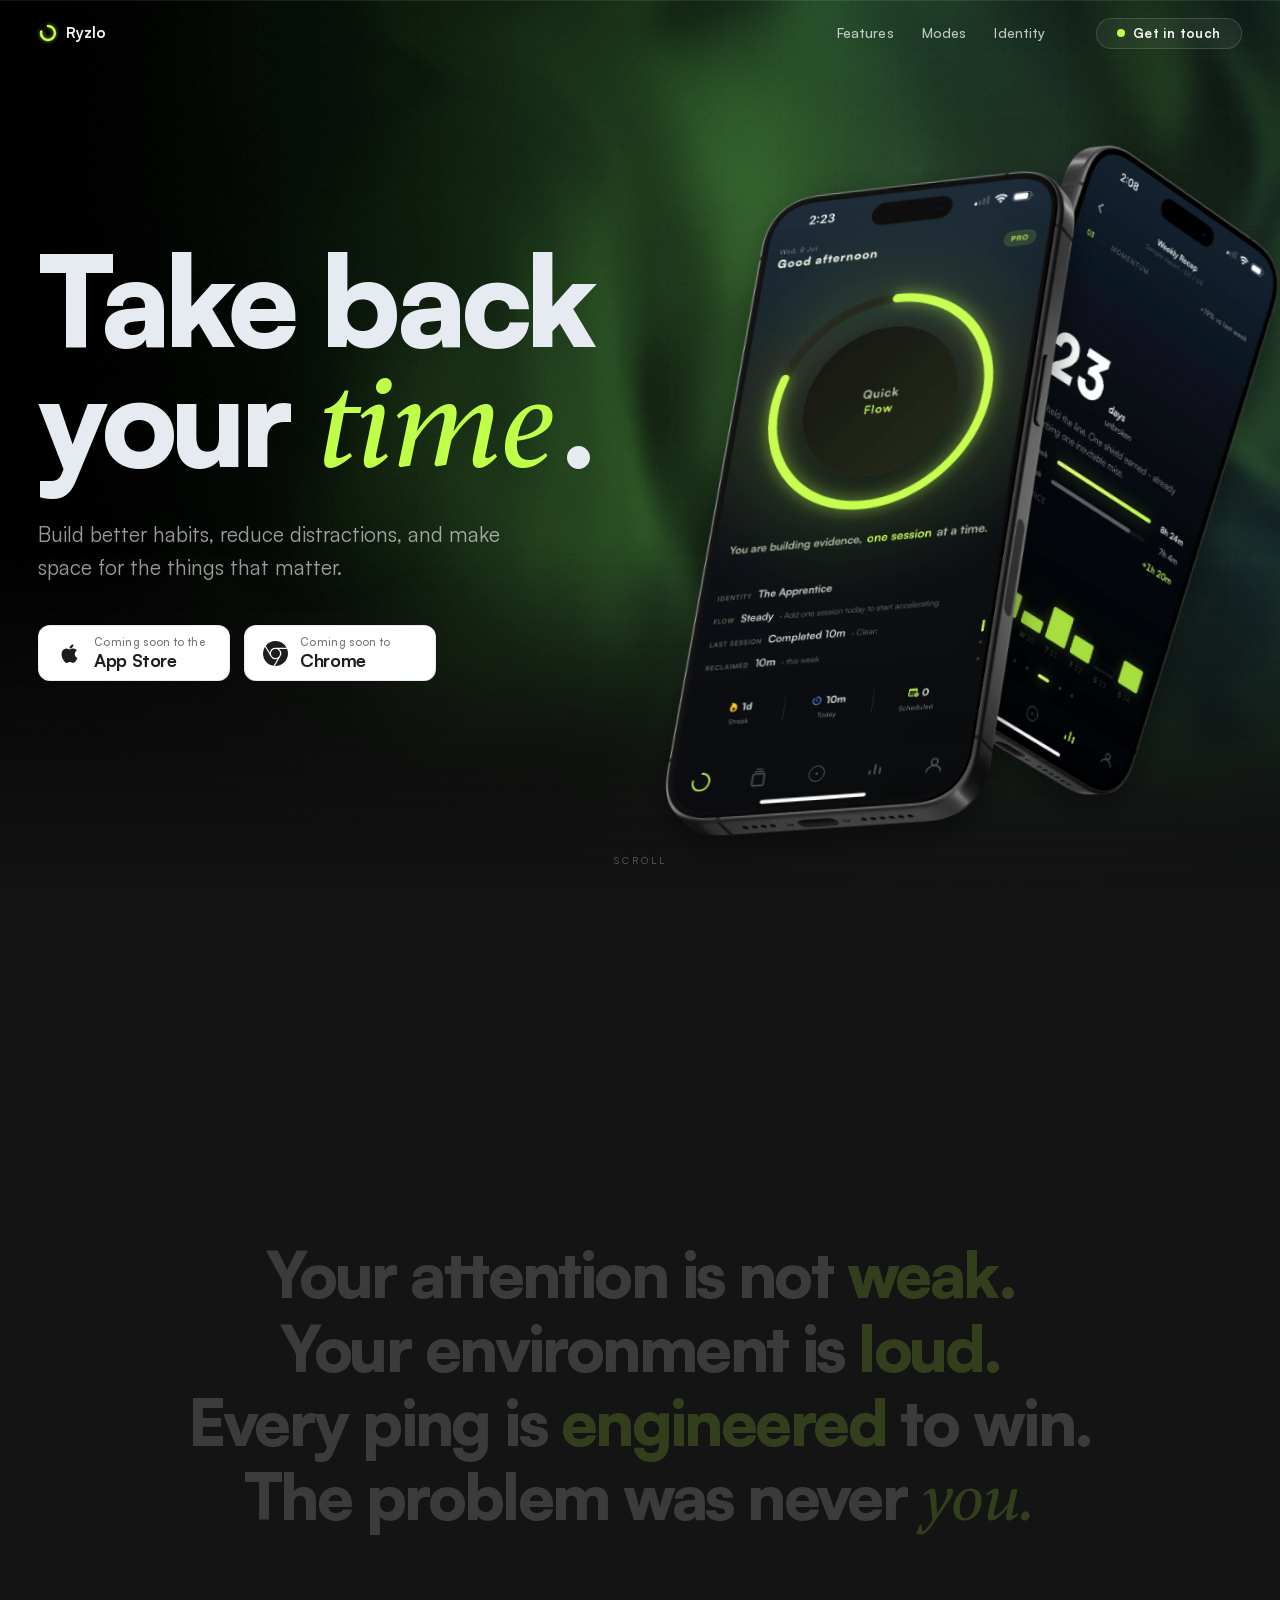
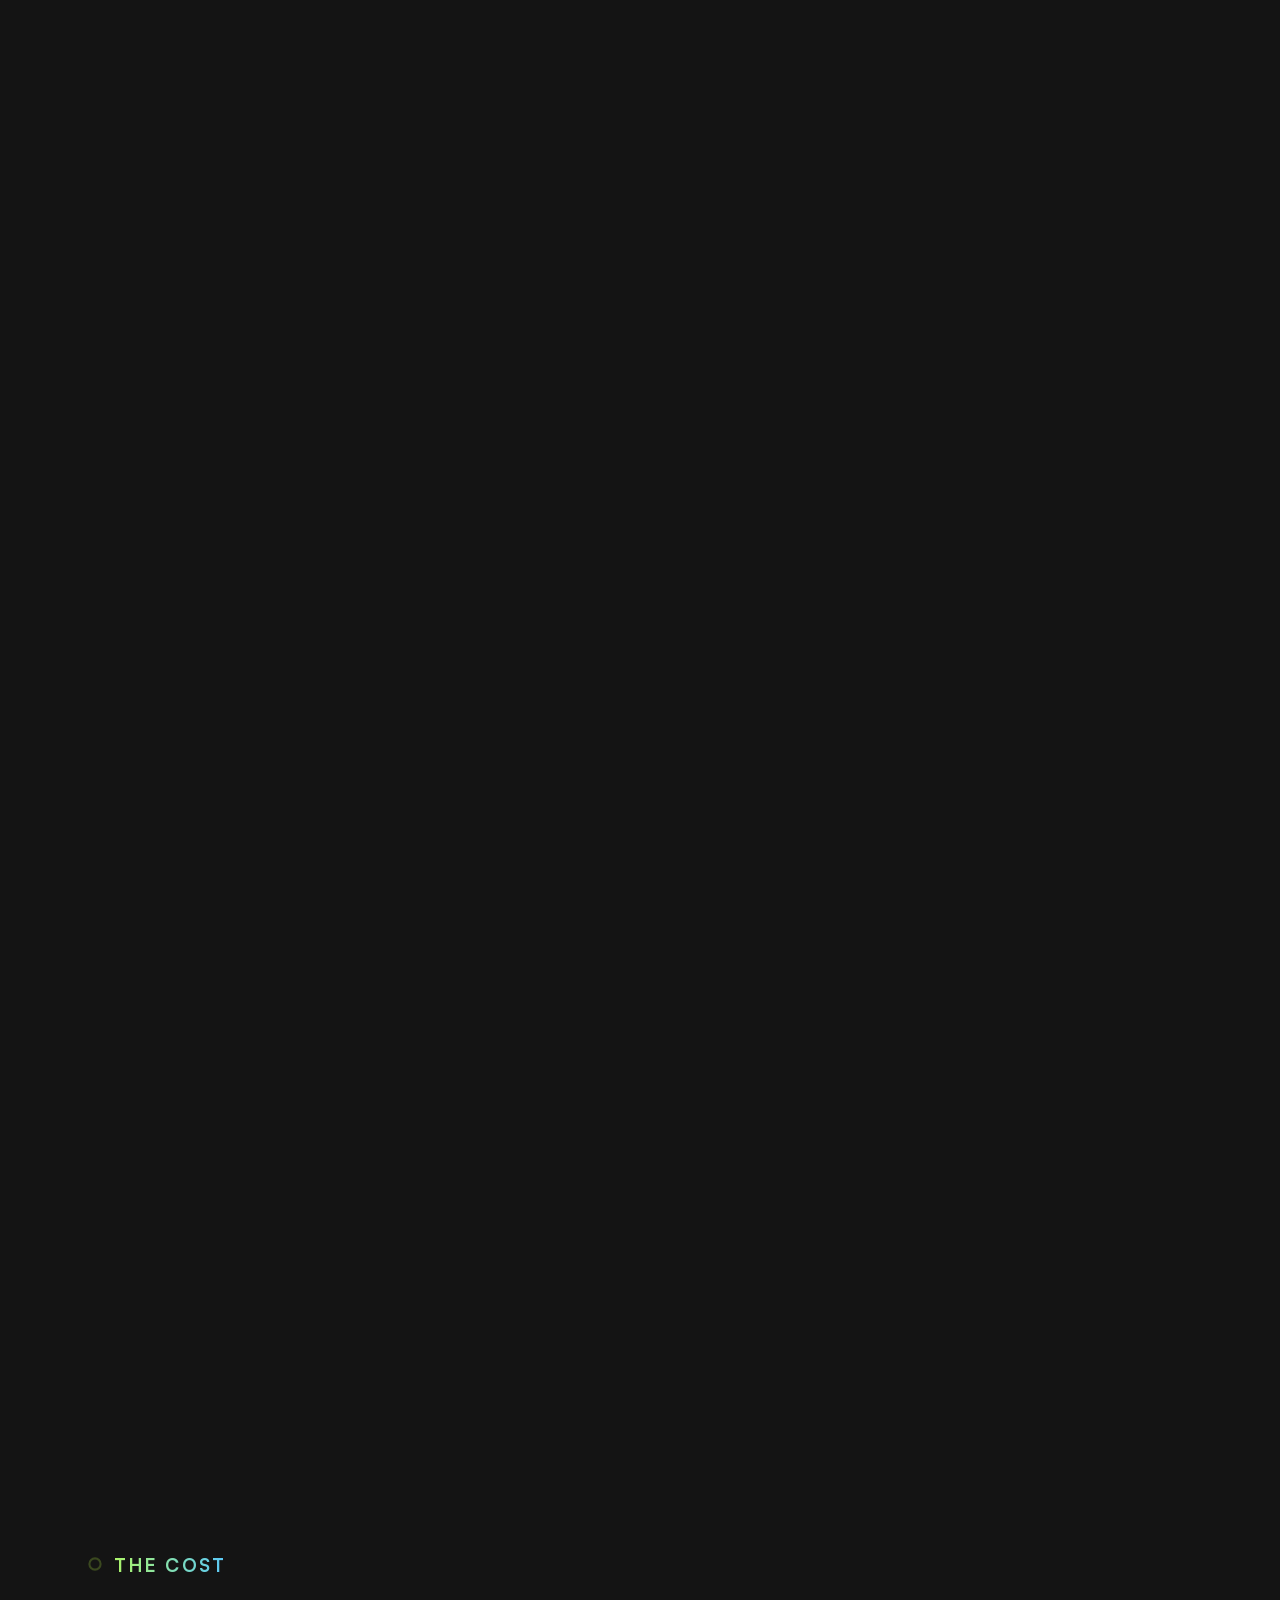
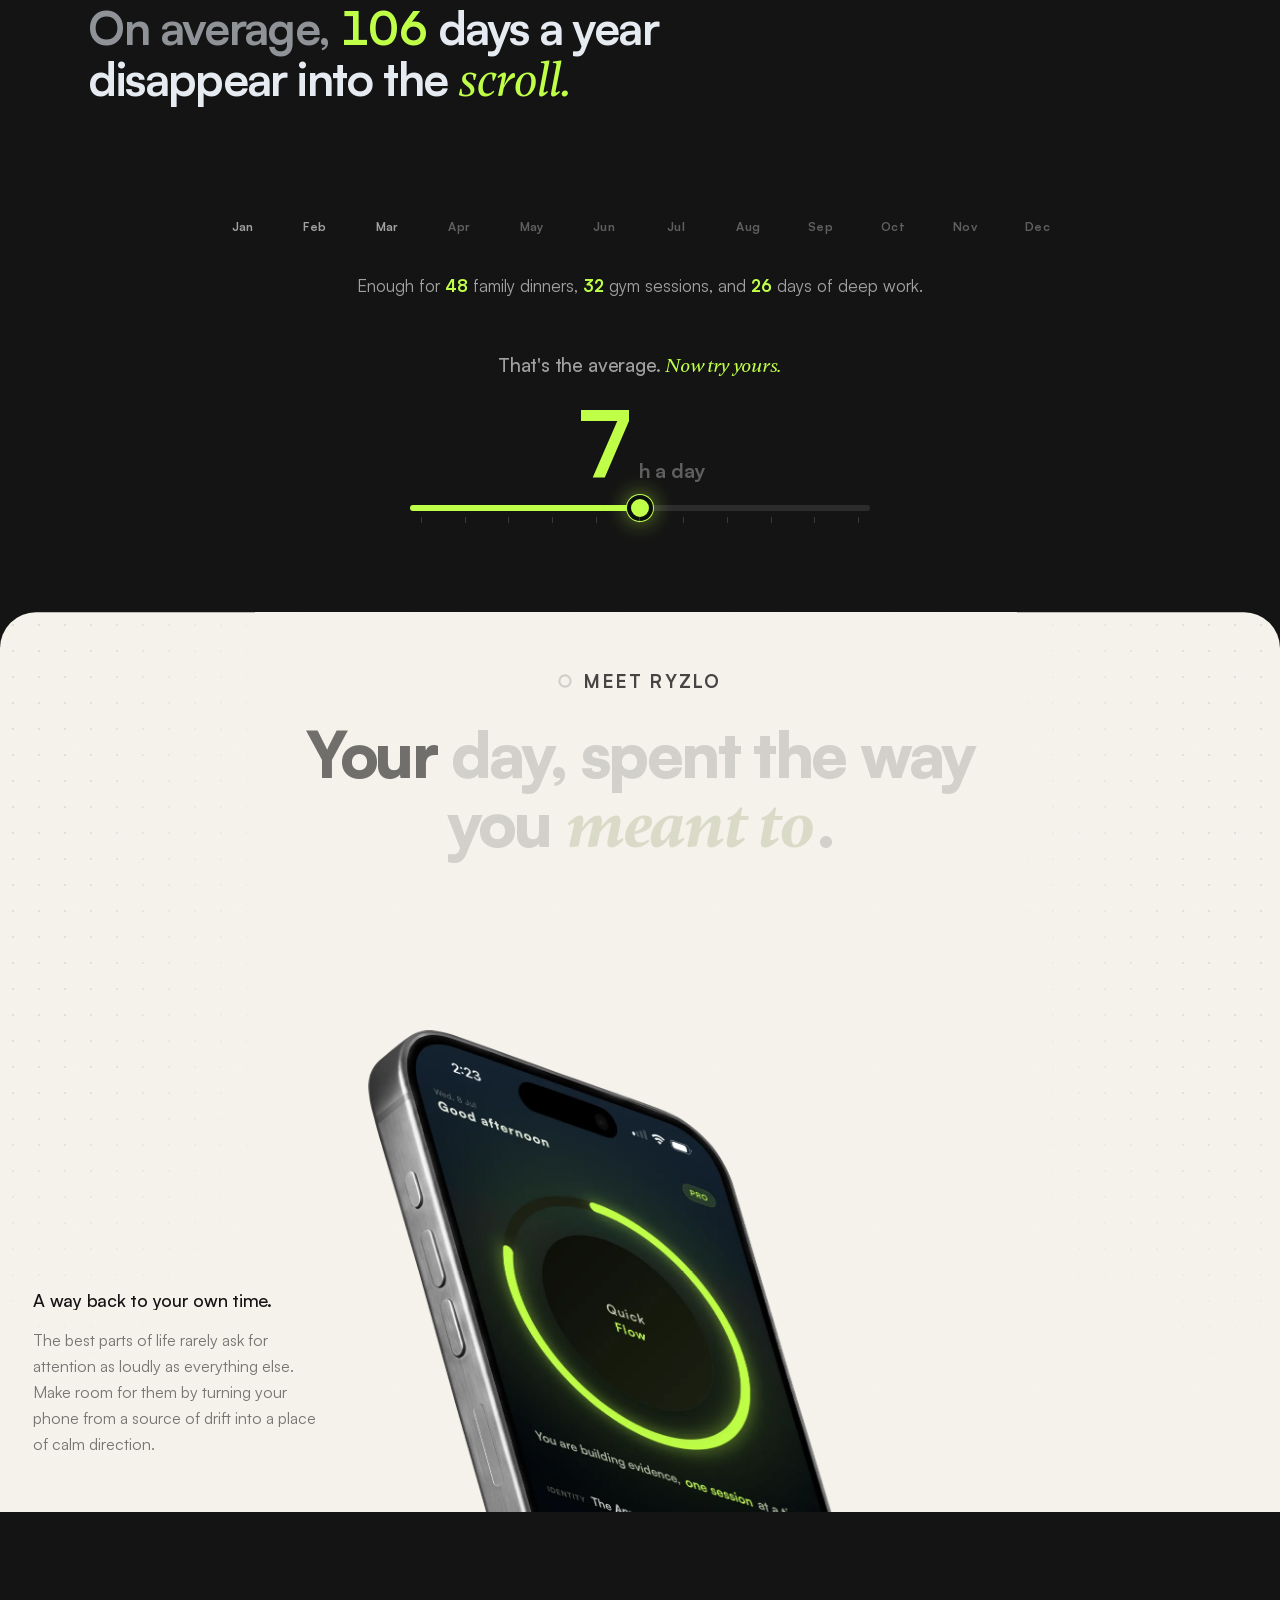
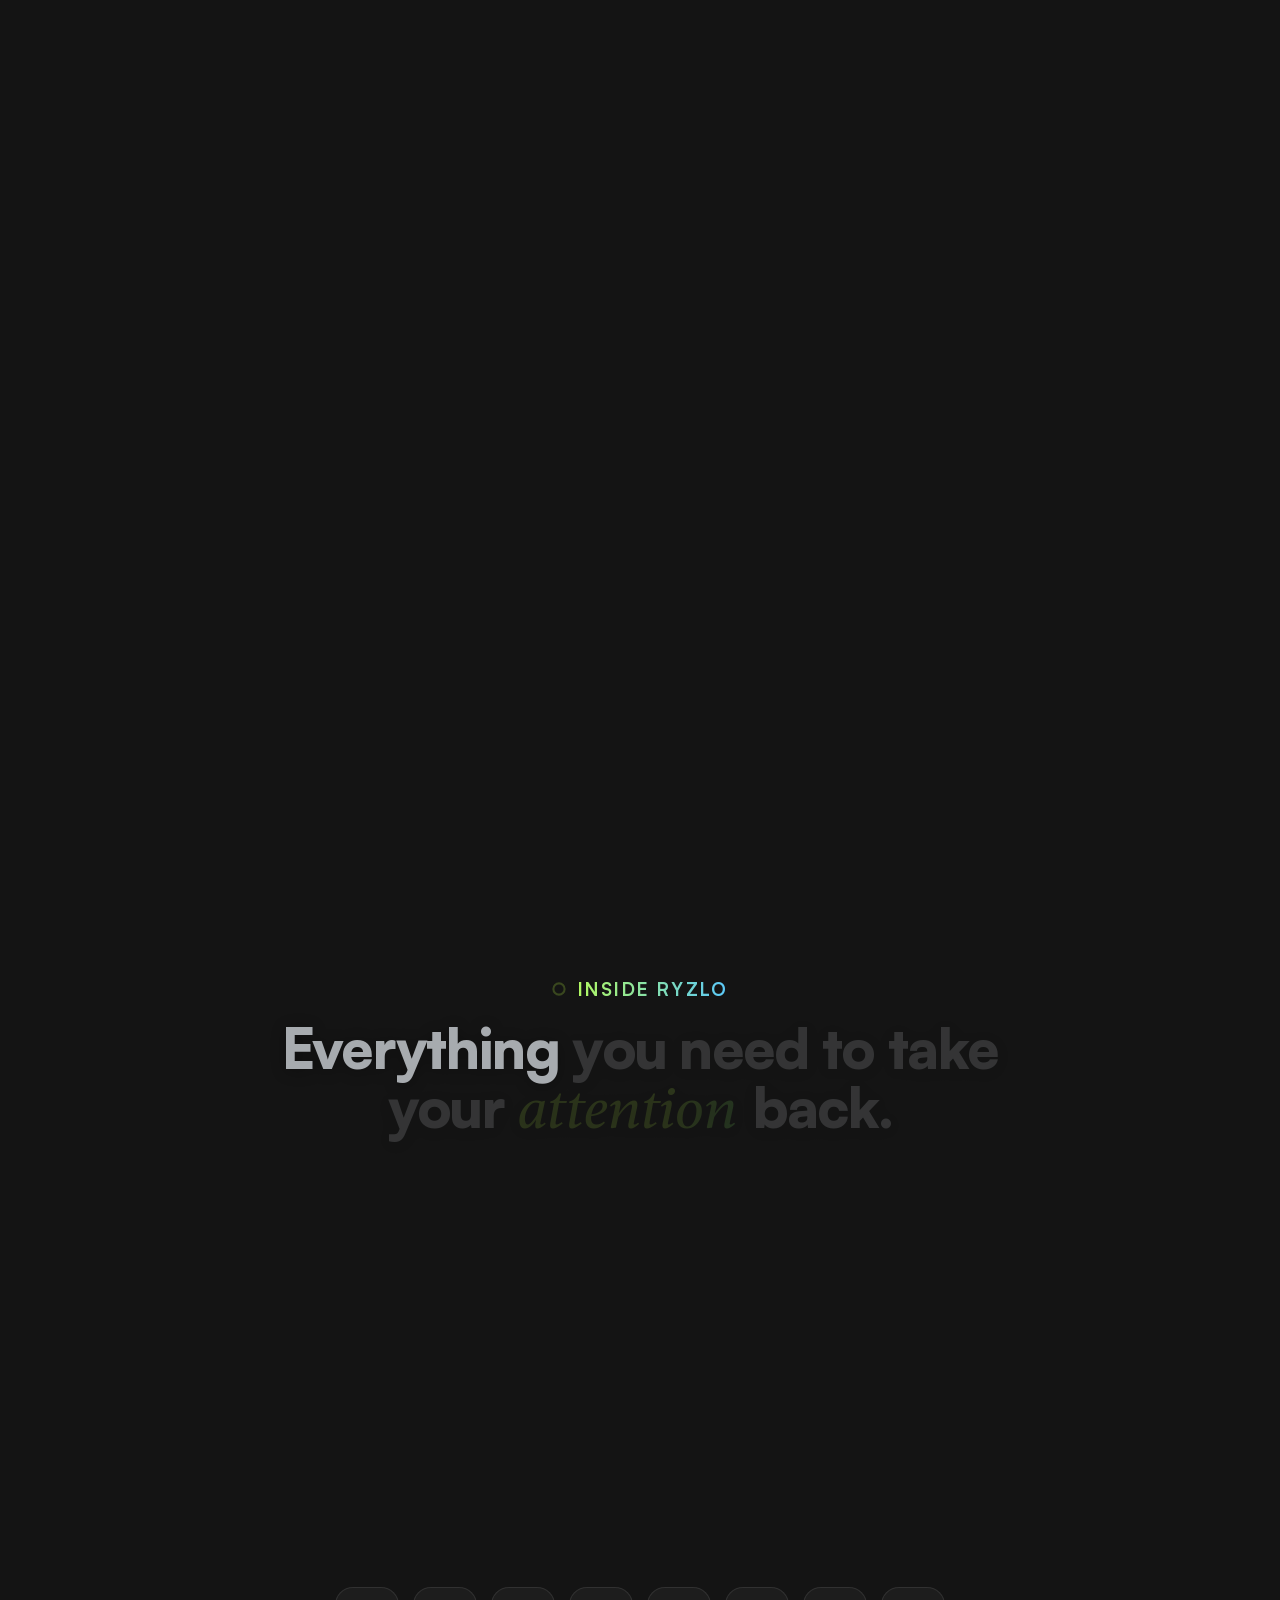
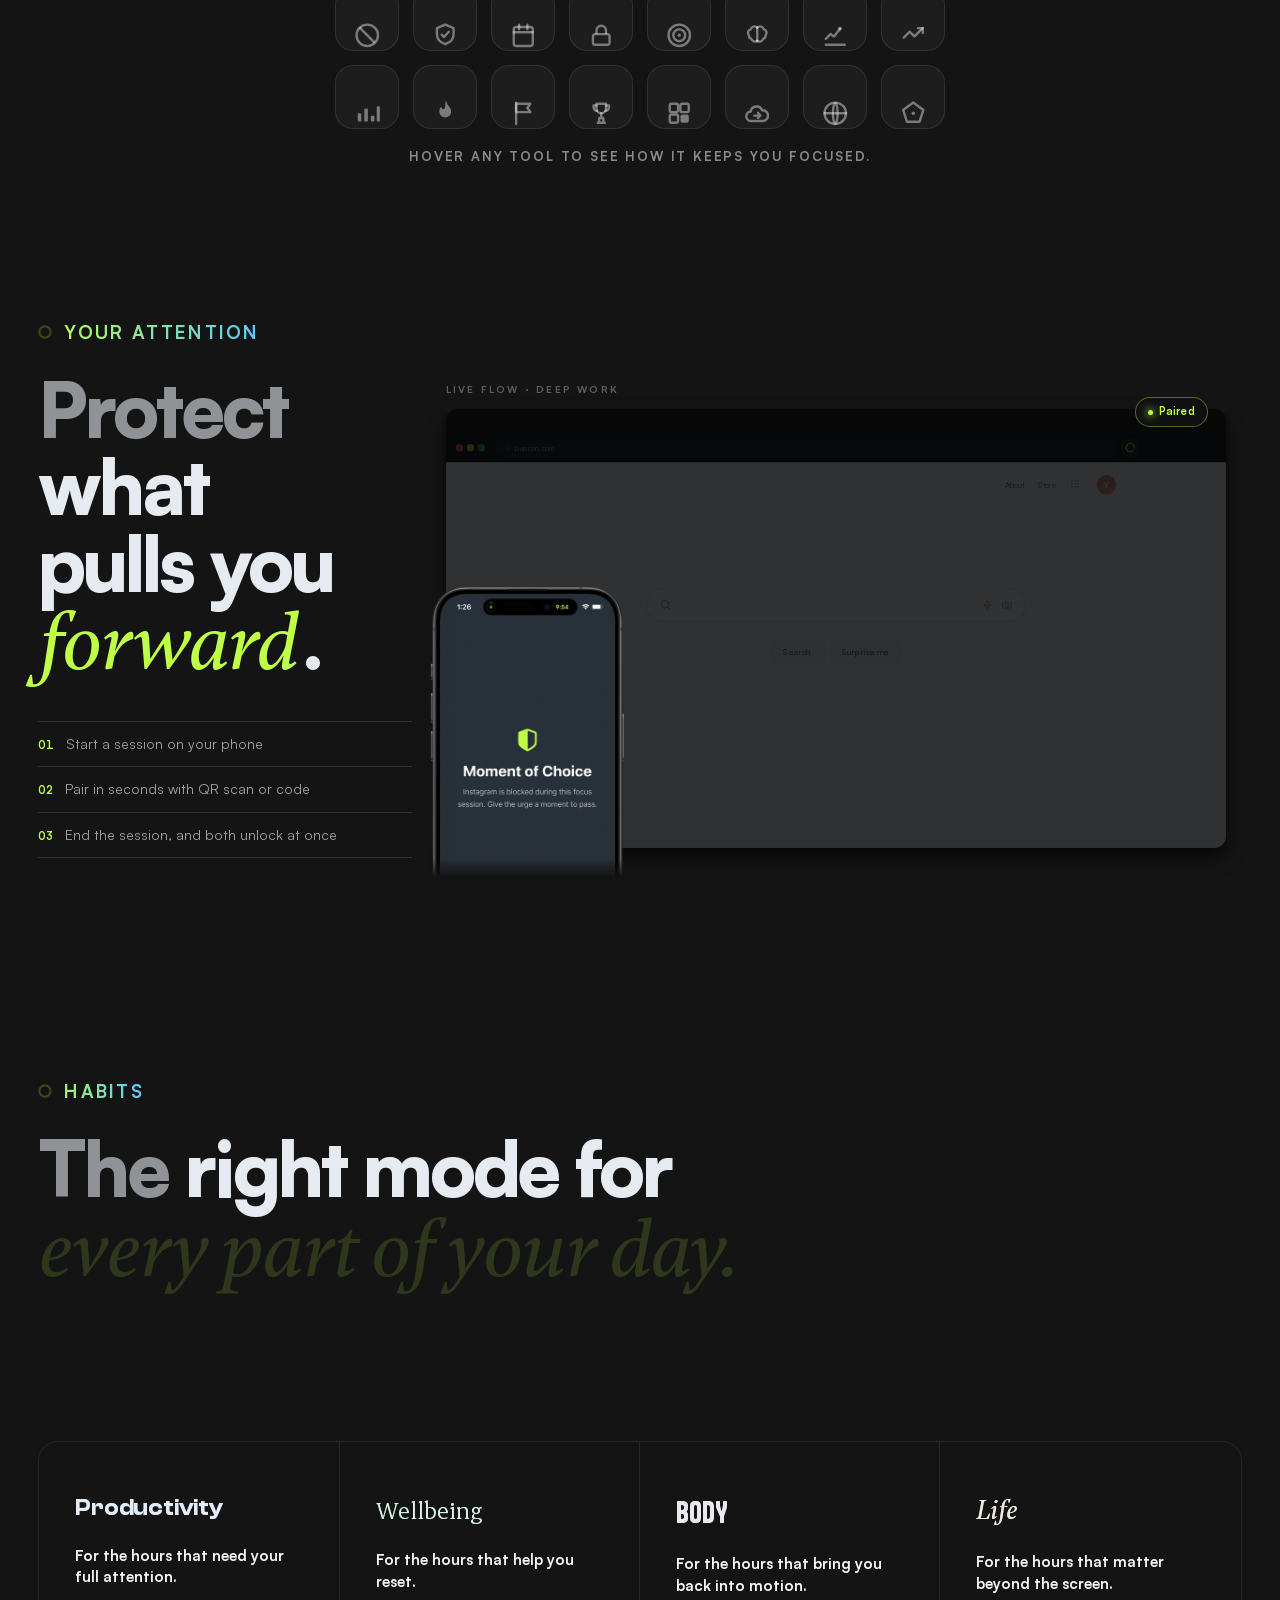
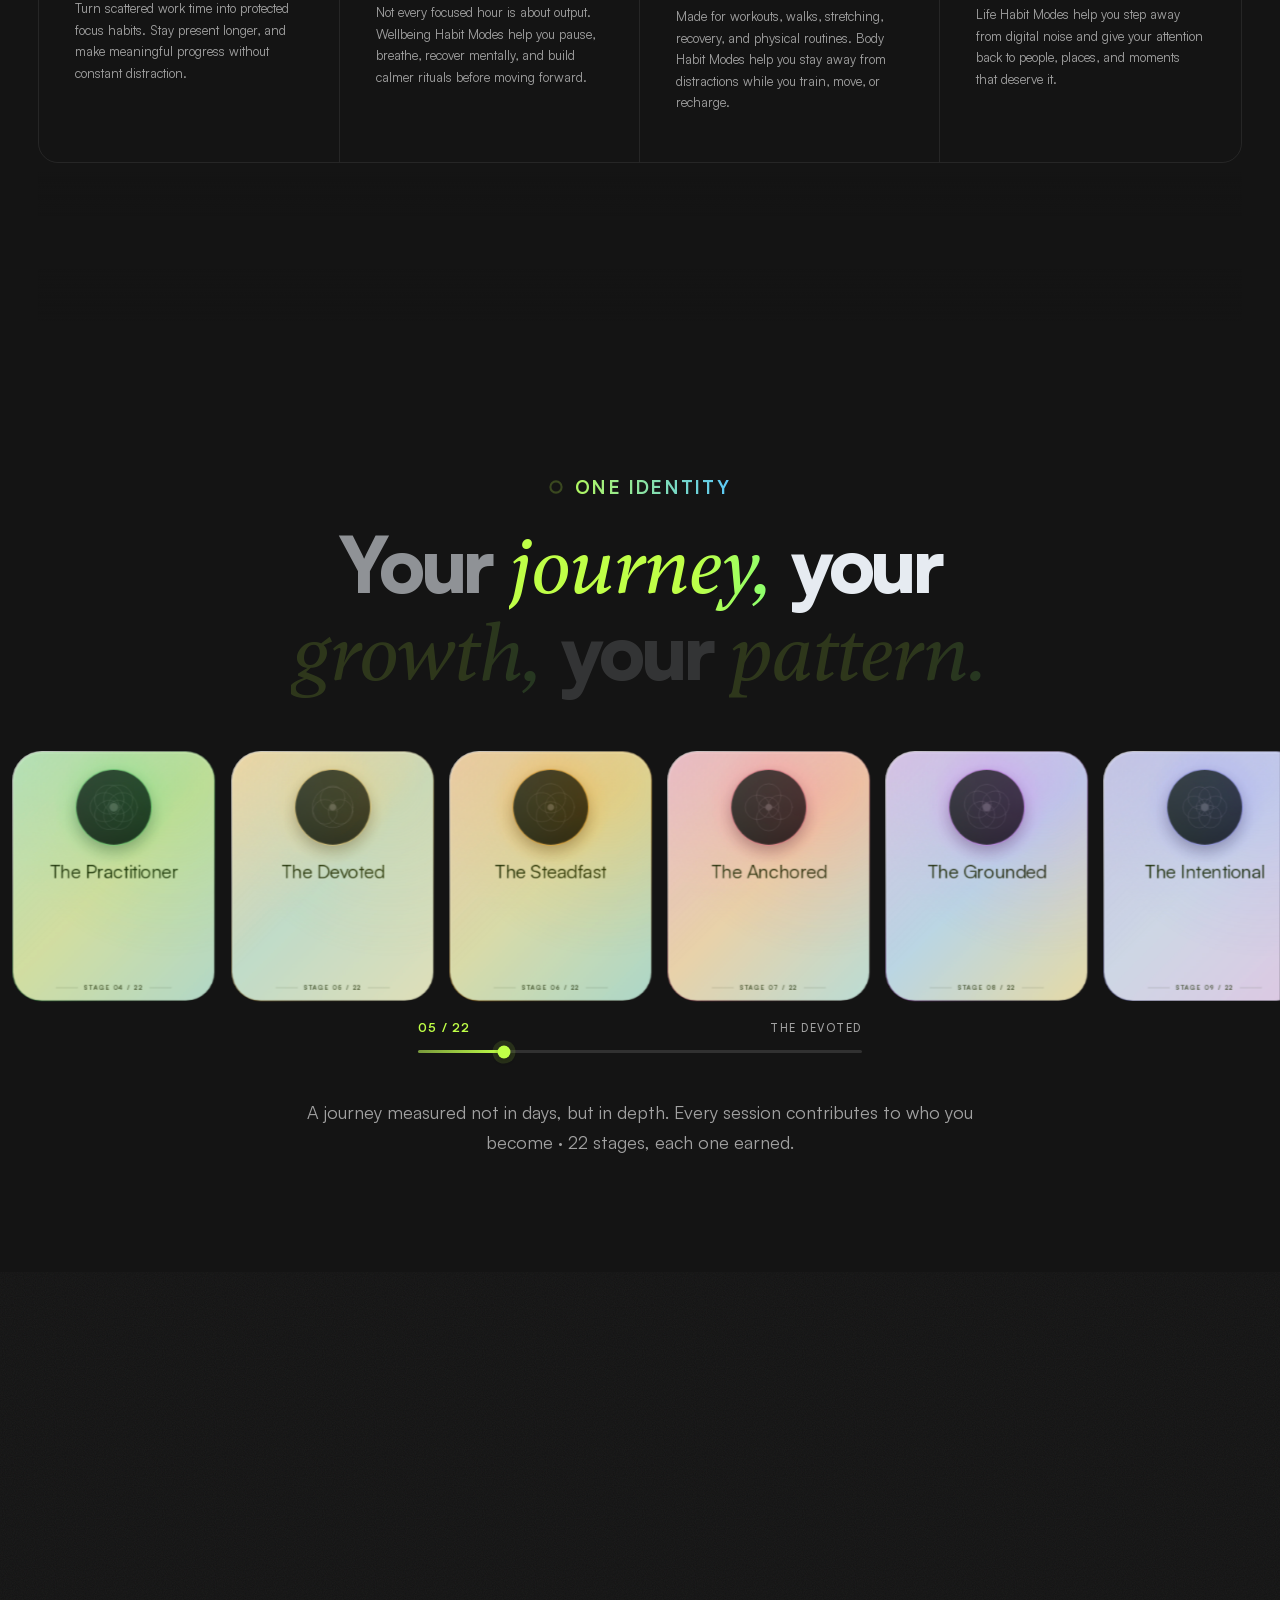
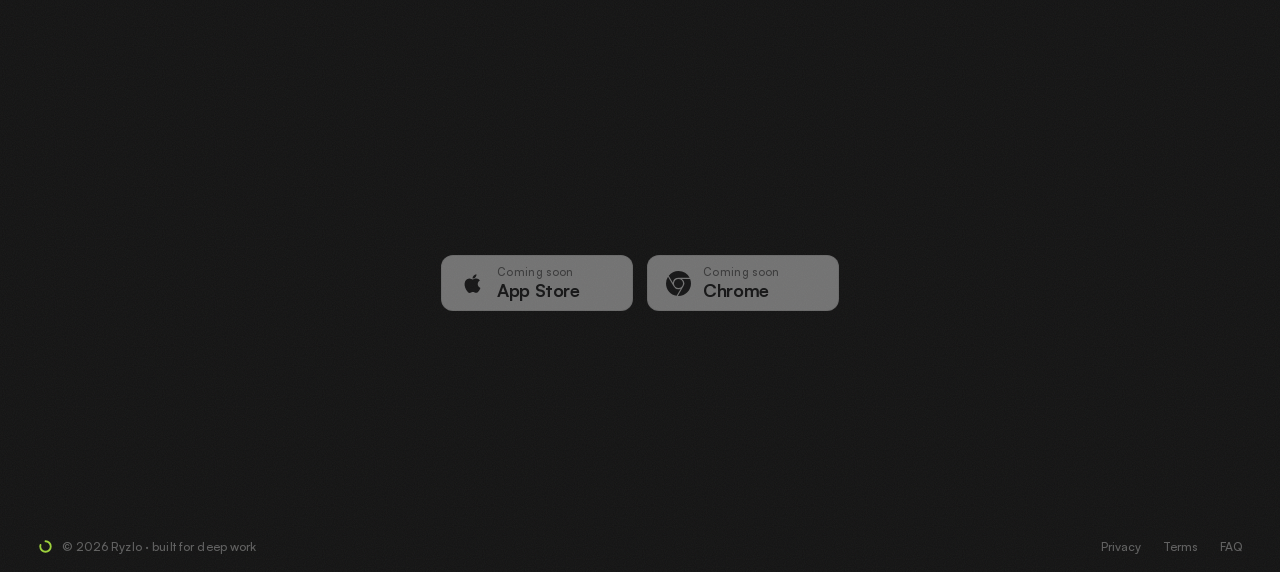
==== commit 7aaae8bb: "Publish: nav relabel, footer separator removed, hero title-shift fix, journey/get seam + perf tuning" ====
--- a/index.html
+++ b/index.html
@@ -83,9 +83,9 @@
 <nav id="nav">
   <a class="nav__logo magnetic" href="#hero"><svg class="nav__mark" viewBox="0 0 20 20" width="20" height="20" fill="none" aria-hidden="true"><defs><filter id="nav-arc-glow" x="-50%" y="-50%" width="200%" height="200%"><feDropShadow dx="0" dy="0" stdDeviation="2" flood-color="#BFFF47" flood-opacity="0.65"/></filter></defs><circle cx="10" cy="10" r="7" stroke="#BFFF47" stroke-width="2.5" stroke-linecap="round" stroke-dasharray="34.31 9.67" transform="rotate(-90 10 10)" filter="url(#nav-arc-glow)"/></svg>Ryzlo</a>
   <ul class="nav__links" role="list">
-    <li><a class="nav__link" href="#problem">Problem</a></li>
     <li><a class="nav__link" href="#overview">Features</a></li>
     <li><a class="nav__link" href="#modes">Modes</a></li>
+    <li><a class="nav__link" href="#journey">Identity</a></li>
   </ul>
   <a href="https://github.com/yasiqb89/focus/issues" class="nav__cta ih-btn" aria-label="Get in touch" data-contact-open aria-haspopup="dialog">
     <span class="ih-btn__inner" aria-hidden="true">
@@ -107,9 +107,9 @@
 
 <div id="navMobile" class="nav__mobile" aria-hidden="true">
   <ul class="nav__mobile-links" role="list">
-    <li><a class="nav__mobile-link" href="#problem">Problem</a></li>
     <li><a class="nav__mobile-link" href="#overview">Features</a></li>
     <li><a class="nav__mobile-link" href="#modes">Modes</a></li>
+    <li><a class="nav__mobile-link" href="#journey">Identity</a></li>
   </ul>
   <a href="https://github.com/yasiqb89/focus/issues" class="nav__mobile-cta ih-btn ih-btn--lg" aria-label="Get in touch" data-contact-open aria-haspopup="dialog">
     <span class="ih-btn__inner" aria-hidden="true">
@@ -1166,8 +1166,18 @@
      SECTION 5 — AVAILABILITY  (black)
 ════════════════════════════════════════ -->
 <section class="s s--blk get" id="get" style="--from:#141414;--to:#141414">
+  <!-- Closing atmosphere — the hero's aura, reprised, so the page closes on the
+       same light it opened with. Deliberately ONE canvas: a first pass also
+       reprised the grid, and two separately-masked layers over flat #141414 read
+       as two stacked sheets with visible edges. The grain in .get__atmo::after is
+       what makes it sit in the page rather than on it. heroGradient self-gates on
+       its own IntersectionObserver and bails on reduced-motion / coarse pointer /
+       low memory, so this costs nothing while the hero is on screen. -->
+  <div class="get__atmo" aria-hidden="true">
+    <canvas class="get__aura" id="get-aura"></canvas>
+  </div>
   <div class="wrap get__inner">
-    <p class="kicker r-up" style="justify-content:center">Try Ryzlo for free</p>
+    <p class="kicker r-up" style="justify-content:center">Coming soon</p>
     <!-- The real Focus app icon, redrawn live (not a bitmap): lime squircle +
          near-black ring, matching the shipped icon's exact geometry — Circle
          trim(0, 0.78) rotated -90°. Backlit by a blurred copy of the tile so the
@@ -1206,7 +1216,7 @@
          the form). If JS never runs, the native post to the iframe still
          records the signup — the enhancement is purely the inline success. -->
     <div class="waitlist reveal" id="waitlist">
-      <p class="waitlist__note">Not out yet. Leave your email and we'll tell you the moment it lands. That's the only reason we'll write.</p>
+      <p class="waitlist__note">Not out yet. Leave your email and we'll tell you the moment it lands.</p>
       <form class="waitlist__form" action="https://eocampaign1.com/form/8ace57de-7edb-11f1-b586-310063760f3d" method="post" target="waitlist-sink" novalidate>
         <label class="sr-only" for="waitlistEmail">Email address</label>
         <div class="waitlist__row">
@@ -1219,7 +1229,7 @@
           </button>
         </div>
         <p class="waitlist__error" role="alert" hidden></p>
-        <p class="waitlist__legal">We store your email with EmailOctopus and use it only to tell you when Ryzlo launches. Unsubscribe from any email. <a href="privacy.html">Privacy notice</a>.</p>
+        <p class="waitlist__legal">Launch news only. Unsubscribe anytime. <a href="privacy.html">Privacy notice</a>.</p>
       </form>
       <div class="waitlist__done" hidden>
         <span class="waitlist__done-mark" aria-hidden="true">
@@ -1232,21 +1242,27 @@
          never navigates; waitlist.js treats its load as the success signal -->
     <iframe name="waitlist-sink" class="waitlist__sink" title="waitlist submission" tabindex="-1" aria-hidden="true"></iframe>
   </div>
+
+  <!-- Footer — a single whisper-quiet row on a hairline, INSIDE the closing
+       section: the section is one full viewport and the footer is its bottom
+       edge, so the heading, CTA and footer are all on screen together — no
+       extra scroll past the section that loses the heading. Deliberately no
+       bold logo: the viewport ends on the glowing app icon + wordmark CTA, so
+       a second brand moment would be redundant. The mark rides inside the
+       copyright line, links sit opposite. -->
+  <footer class="footer">
+    <div class="footer__inner">
+      <span class="footer__copy"><svg viewBox="0 0 20 20" width="15" height="15" fill="none" aria-hidden="true"><circle cx="10" cy="10" r="7" stroke="#BFFF47" stroke-width="2.5" stroke-linecap="round" stroke-dasharray="34.31 9.67" transform="rotate(-90 10 10)"/></svg>© 2026 Ryzlo · built for deep work</span>
+      <nav class="footer__links" aria-label="Legal">
+        <!-- Website notice (this site's own data flows) vs the app's App Store
+             privacy URL, which must keep its /focus/privacy-policy/ path. -->
+        <a href="privacy.html">Privacy</a>
+        <a href="https://ryzlo.net/terms/">Terms</a>
+        <a href="https://ryzlo.net/faq/">FAQ</a>
+      </nav>
+    </div>
+  </footer>
 </section>
-
-<footer class="s s--blk footer" style="--from:#141414;--to:#141414">
-  <div class="footer__inner">
-    <span class="footer__logo"><svg class="nav__mark" viewBox="0 0 20 20" width="20" height="20" fill="none" aria-hidden="true"><circle cx="10" cy="10" r="7" stroke="#BFFF47" stroke-width="2.5" stroke-linecap="round" stroke-dasharray="34.31 9.67" transform="rotate(-90 10 10)" filter="url(#nav-arc-glow)"/></svg>Ryzlo</span>
-    <div class="footer__links">
-      <!-- Website notice (this site's own data flows) vs the app's App Store
-           privacy URL, which must keep its /focus/privacy-policy/ path. -->
-      <a href="privacy.html">Privacy</a>
-      <a href="https://ryzlo.net/terms/">Terms</a>
-      <a href="https://ryzlo.net/faq/">FAQ</a>
-    </div>
-    <span class="footer__copy">© 2026 Ryzlo · built for deep work</span>
-  </div>
-</footer>
 
 <!-- ════════════════════════════════════════
      CONTACT — slide-in drawer (js/contact.js)
--- a/css/style.css
+++ b/css/style.css
@@ -1 +1 @@
-@font-face{font-family:Satoshi;src:url(../fonts/satoshi-400.woff2) format("woff2");font-weight:400;font-style:normal;font-display:swap}@font-face{font-family:Satoshi;src:url(../fonts/satoshi-500.woff2) format("woff2");font-weight:500;font-style:normal;font-display:swap}@font-face{font-family:Satoshi;src:url(../fonts/satoshi-700.woff2) format("woff2");font-weight:700;font-style:normal;font-display:swap}@font-face{font-family:Clash Display;src:url(../fonts/clash-display-600.woff2) format("woff2");font-weight:600;font-style:normal;font-display:swap}@font-face{font-family:Erode;src:url(../fonts/erode-400.woff2) format("woff2");font-weight:400;font-style:normal;font-display:swap}@font-face{font-family:Tanker;src:url(../fonts/tanker-400.woff2) format("woff2");font-weight:400;font-style:normal;font-display:swap}@font-face{font-family:Gambetta;src:url(../fonts/gambetta-500-italic.woff2) format("woff2");font-weight:500;font-style:italic;font-display:swap}@font-face{font-family:Gambetta;src:url(../fonts/gambetta-700-italic.woff2) format("woff2");font-weight:700;font-style:italic;font-display:swap}:root{--mid: #13212f;--blk: #0a0e0c;--lime: #BFFF47;--lime-2: #7BFF7B;--cyan: #5AC8FA;--ink: rgba(255,255,255,.96);--ink-display: #E6EBF1;--ink-2: rgba(255,255,255,.6);--ink-3: rgba(255,255,255,.32);--line: rgba(255,255,255,.08);--ease: cubic-bezier(.16, 1, .3, 1);--pad: clamp(20px, 3vw, 56px);--max: 1680px;--gap: clamp(12px, 1.5vw, 24px)}*,*:before,*:after{box-sizing:border-box;margin:0;padding:0}html{color-scheme:dark;scrollbar-width:thin;scrollbar-color:rgba(255,255,255,.16) #141414}body{background:#141414;color:var(--ink);font-family:Satoshi,system-ui,sans-serif;font-size:16px;line-height:1.6;overflow-x:clip;-webkit-font-smoothing:antialiased}a{color:inherit;text-decoration:none}img,svg,canvas{display:block}.lime{color:var(--lime)}.voice{font-family:Gambetta,Georgia,Times New Roman,serif;font-style:italic;font-weight:500;font-size:1.06em;letter-spacing:-.015em;padding-right:.05em}::selection{background:#bfff47e6;color:#10160a}::-webkit-scrollbar{width:10px}::-webkit-scrollbar-track{background:#141414}::-webkit-scrollbar-thumb{background:#ffffff24;border-radius:8px;border:2px solid #141414}::-webkit-scrollbar-thumb:hover{background:#ffffff42}:focus-visible{outline:2px solid var(--lime);outline-offset:3px}.s{position:relative;z-index:1;background:linear-gradient(180deg,var(--from) 0%,var(--to) 16%,var(--to) 100%)}#preloader{position:fixed;inset:0;z-index:10000;background:transparent;transition:opacity .7s var(--ease)}#preloader.done,#preloader.is-done{opacity:0;pointer-events:none}.kw__bg{position:absolute;inset:0;background:#141414}.kw{position:absolute;inset:0;z-index:2;display:flex;align-items:center;justify-content:center;padding:0 24px;pointer-events:none}.kw__word{font-family:Satoshi,system-ui,sans-serif;font-weight:900;font-size:clamp(48px,12vw,168px);letter-spacing:-.045em;line-height:1;text-align:center;color:#f4f8ec;opacity:0;padding-right:.06em;will-change:opacity,transform,filter}.kw__word.is-brand{color:var(--lime);-webkit-text-fill-color:var(--lime)}.prog{position:fixed;top:0;left:0;right:0;height:1px;z-index:900;background:var(--line)}.prog__fill{display:block;height:100%;background:var(--lime);transform-origin:left;transform:scaleX(0)}#nav{position:fixed;top:0;left:0;right:0;z-index:800;padding:0 var(--pad);height:66px;display:flex;align-items:center;justify-content:space-between;background:#0e100d00;-webkit-backdrop-filter:blur(0px) saturate(1);backdrop-filter:blur(0px) saturate(1);transition:background-color .4s var(--ease),box-shadow .4s var(--ease),transform .35s var(--ease)}#nav.nav--hidden{transform:translateY(-100%)}#nav.scrolled{background:#11140e9e;-webkit-backdrop-filter:blur(11px);backdrop-filter:blur(11px);box-shadow:inset 0 1px #ffffff0f,0 10px 30px -14px #0000008c}.nav__line{position:absolute;left:0;right:0;bottom:0;height:1px;background:linear-gradient(90deg,transparent,rgba(255,255,255,.16) 14%,rgba(255,255,255,.16) 86%,transparent);transform:scaleX(0);transform-origin:center;opacity:0;transition:transform .6s var(--ease),opacity .5s var(--ease)}#nav.scrolled .nav__line{transform:scaleX(1);opacity:1}.nav__logo{font-size:15px;font-weight:800;letter-spacing:-.01em;display:flex;align-items:center;gap:8px;color:var(--ink)}.nav__mark{width:20px;height:20px;display:block;flex-shrink:0;overflow:visible}.nav__links{margin-left:auto;display:flex;align-items:center;gap:4px;list-style:none;padding:0}.nav__link{position:relative;font-size:14px;font-weight:500;letter-spacing:.01em;color:#ffffffb8;padding:7px 12px;border-radius:9px;background:#0c0f0a00;transition:color .18s var(--ease),background-color .22s var(--ease),transform .2s var(--ease);white-space:nowrap}.nav__link:after{content:"";position:absolute;left:12px;right:12px;bottom:3px;height:2px;border-radius:2px;background:var(--lime);transform:scaleX(0);transform-origin:center;transition:transform .22s var(--ease)}.nav__link.is-active{color:var(--ink)}.nav__link.is-active:after{transform:scaleX(1)}@media(hover:hover)and (pointer:fine){.nav__link:hover{color:var(--ink);background:#0c0f0a99;transform:translateY(-1px)}.nav__link:hover:after{transform:scaleX(1)}}.nav__link:active{transform:translateY(0) scale(.97)}@media(max-width:680px){.nav__links{display:none}}.nav__cta{margin-left:clamp(22px,3vw,44px)}.ih-btn{position:relative;display:inline-flex;align-items:center;overflow:hidden;border-radius:999px;border:1px solid rgba(255,255,255,.14);background:#ffffff0d;padding:8px 20px;font-size:13px;font-weight:700;letter-spacing:.03em;line-height:1;color:var(--ink);white-space:nowrap;transition:border-color .2s var(--ease),transform .15s var(--ease)}.ih-btn:active{transform:scale(.97)}.ih-btn__inner{display:flex;align-items:center;gap:8px}.ih-btn__dot{width:8px;height:8px;flex-shrink:0;border-radius:8px;background:var(--lime);transform:scale(1);transition:transform .38s var(--ease)}.ih-btn__label{display:inline-block;transition:transform .38s var(--ease),opacity .3s var(--ease)}.ih-btn__reveal{position:absolute;inset:0;z-index:1;display:flex;align-items:center;justify-content:center;gap:7px;color:#233600;transform:translate(46px);opacity:0;transition:transform .38s var(--ease),opacity .3s var(--ease);pointer-events:none}.ih-btn__arrow{width:15px;height:15px;flex-shrink:0}@media(hover:hover)and (pointer:fine){.ih-btn:hover{border-color:#ffffff3d}.ih-btn:hover .ih-btn__dot{transform:scale(80)}.ih-btn:hover .ih-btn__label{transform:translate(46px);opacity:0}.ih-btn:hover .ih-btn__reveal{transform:translate(-6px);opacity:1}}@media(prefers-reduced-motion:reduce){.ih-btn__dot,.ih-btn__label,.ih-btn__reveal{transition:none}}.ih-btn--lg{padding:13px 28px;font-size:15px}.ih-btn--lg .ih-btn__arrow{width:17px;height:17px}@media(prefers-reduced-motion:reduce){.nav__line{transform:scaleX(1);transition:opacity .5s var(--ease)}}#nav.nav--paper.scrolled{background:#f4f1ea9e;box-shadow:inset 0 1px #1414140d,0 10px 30px -14px #00000029}#nav.nav--paper .nav__logo{color:#141414}#nav.nav--paper .nav__link{color:#141414b8}#nav.nav--paper .nav__link.is-active{color:#141414}#nav.nav--paper .nav__line{background:linear-gradient(90deg,transparent,rgba(20,20,20,.14) 14%,rgba(20,20,20,.14) 86%,transparent)}#nav.nav--paper .nav__toggle-bar{background:#141414}@media(hover:hover)and (pointer:fine){#nav.nav--paper .nav__link:hover{color:#141414;background:#14141412}}.nav__toggle{display:none;position:relative;width:44px;height:44px;margin-left:10px;align-items:center;justify-content:center;background:none;border:0;padding:0;cursor:pointer}.nav__toggle-bar{position:absolute;top:50%;left:50%;width:20px;height:2px;border-radius:2px;background:var(--ink);transform:translate(-50%,-50%) translateY(var(--ty, 0));transition:transform .28s var(--ease),opacity .2s var(--ease)}.nav__toggle-bar:nth-child(1){--ty: -6px}.nav__toggle-bar:nth-child(2){--ty: 0px}.nav__toggle-bar:nth-child(3){--ty: 6px}.nav__toggle.open .nav__toggle-bar:nth-child(1){transform:translate(-50%,-50%) rotate(45deg)}.nav__toggle.open .nav__toggle-bar:nth-child(2){opacity:0}.nav__toggle.open .nav__toggle-bar:nth-child(3){transform:translate(-50%,-50%) rotate(-45deg)}.nav__mobile{position:fixed;inset:66px 0 0;z-index:799;display:flex;flex-direction:column;align-items:center;justify-content:center;gap:clamp(28px,6vw,40px);background:#0e100dfa;-webkit-backdrop-filter:blur(20px);backdrop-filter:blur(20px);opacity:0;visibility:hidden;pointer-events:none;transition:opacity .3s var(--ease),visibility 0s linear .3s}.nav__mobile.open{opacity:1;visibility:visible;pointer-events:auto;transition:opacity .3s var(--ease),visibility 0s linear}.nav__mobile-links{display:flex;flex-direction:column;align-items:center;gap:clamp(20px,5vw,28px);list-style:none;padding:0;margin:0}.nav__mobile-link{font-size:clamp(26px,8vw,34px);font-weight:700;letter-spacing:-.02em;color:var(--ink-2);opacity:0;transform:translateY(12px);transition:opacity .25s var(--ease),transform .25s var(--ease),color .2s var(--ease)}.nav__mobile.open .nav__mobile-link{opacity:1;transform:none}.nav__mobile.open .nav__mobile-link:nth-child(1){transition-delay:.06s}.nav__mobile.open .nav__mobile-link:nth-child(2){transition-delay:.1s}.nav__mobile.open .nav__mobile-link:nth-child(3){transition-delay:.14s}.nav__mobile-link:active{color:var(--lime)}.nav__mobile-cta{opacity:0;transform:translateY(12px);transition:opacity .25s var(--ease) .18s,transform .25s var(--ease) .18s}.nav__mobile.open .nav__mobile-cta{opacity:1;transform:none}.nav__mobile-cta.ih-btn:hover{transition:border-color .2s var(--ease)}.nav__mobile-cta.ih-btn:active{transition:transform .15s var(--ease)}@media(prefers-reduced-motion:reduce){.nav__mobile,.nav__mobile-link,.nav__mobile-cta{transition-duration:.01ms!important;transition-delay:0s!important}}@media(max-width:680px){.nav__cta{display:none}.nav__toggle{display:flex}}.reveal{opacity:0;transform:translateY(24px)}.reveal.is-in{opacity:1;transform:none;transition:opacity .8s var(--ease),transform .8s var(--ease)}.r-up{opacity:0;transform:translateY(32px)}.r-up.is-in{opacity:1;transform:none;transition:opacity .75s var(--ease),transform .75s var(--ease)}.reveal-children>*{opacity:0;transform:translateY(28px)}.reveal-children.is-in>*{opacity:1;transform:none}.reveal-children.is-in>*:nth-child(1){transition:opacity .7s var(--ease),transform .7s var(--ease)}.reveal-children.is-in>*:nth-child(2){transition:opacity .7s .1s var(--ease),transform .7s .1s var(--ease)}.reveal-children.is-in>*:nth-child(3){transition:opacity .7s .2s var(--ease),transform .7s .2s var(--ease)}.r-clip{clip-path:inset(0 0 100% 0)}.r-clip.is-in{clip-path:inset(0 0 0 0);transition:clip-path 1.1s var(--ease)}@media(prefers-reduced-motion:reduce){.r-clip{clip-path:none}}.r-scroll{color:var(--ink-display)}.r-scroll .word{display:inline-block;color:#e6ebf126}.kicker{font-size:clamp(14px,1.45vw,21px);font-weight:700;letter-spacing:.12em;text-transform:uppercase;display:inline-flex;align-items:center;gap:12px;margin-bottom:clamp(20px,1.8vw,28px);background:linear-gradient(90deg,var(--lime),var(--cyan));-webkit-background-clip:text;-webkit-text-fill-color:transparent;background-clip:text}.kicker__ring{width:14px;height:14px;flex-shrink:0;transform:rotate(-90deg)}.kicker__ring-track{fill:none;stroke:#bfff4738;stroke-width:3}.kicker__ring-fill{fill:none;stroke:var(--lime);stroke-width:3;stroke-linecap:round;stroke-dasharray:50.27;stroke-dashoffset:calc(50.27 * (1 - var(--hold, 0)))}.hed{font-size:clamp(40px,6vw,84px);font-weight:900;line-height:1.02;letter-spacing:-.04em;color:var(--ink-display)}.wrap{max-width:var(--max);margin:0 auto;padding:0 var(--pad)}.sr-only{position:absolute;width:1px;height:1px;padding:0;margin:-1px;overflow:hidden;clip:rect(0,0,0,0);white-space:nowrap;border:0}.skip-link{position:fixed;top:-100px;left:16px;z-index:9999;background:var(--lime);color:#0b0f07;padding:12px 20px;border-radius:8px;font-size:14px;font-weight:700;letter-spacing:-.005em;transition:top .2s var(--ease)}.skip-link:focus{top:16px}.page-grid{max-width:min(100%,var(--max));margin:0 auto;padding-inline:var(--pad);display:grid;grid-template-columns:repeat(12,minmax(0,1fr));column-gap:var(--gap)}.btn{display:inline-flex;align-items:center;gap:8px;padding:14px 32px;border-radius:50px;font-size:14px;font-weight:700;letter-spacing:.04em;transition:transform .2s var(--ease),box-shadow .2s;cursor:pointer}.btn--lime{background:var(--lime);color:#0b0f07}.btn--lime:hover{box-shadow:0 0 32px #bfff4773}.btn--ghost{background:transparent;color:var(--ink-2);border:1px solid var(--line)}.btn--ghost:hover{color:var(--ink);border-color:#fff3}.btn--xl{padding:18px 44px;font-size:16px}@media(hover:hover)and (pointer:fine){.btn--lime:hover{transform:scale(1.02)}}.btn:active{transform:scale(.97)}.store-btn{display:inline-flex;align-items:center;gap:12px;min-width:192px;padding:11px 22px 11px 18px;border-radius:12px;text-align:left;cursor:pointer;-webkit-tap-highlight-color:transparent;transition:transform .16s var(--ease),box-shadow .32s var(--ease);will-change:transform}@media(hover:hover)and (pointer:fine){.store-btn:hover{transform:translateY(-2px)}}.store-btn:active{transform:scale(.97)}.store-btn.magnetic{transition-property:box-shadow}.store-btn__glyph{width:25px;height:25px;flex:none}.store-btn__text{display:flex;flex-direction:column;line-height:1}.store-btn__sm{font-size:11px;font-weight:500;letter-spacing:.03em;opacity:.62;margin-bottom:3px}.store-btn__lg{font-size:18px;font-weight:700;letter-spacing:-.02em}.store-btn--lime,.store-btn--ghost{background:#fff;color:#1d1d1f;border:1px solid rgba(0,0,0,.08)}.store-btn--lime .store-btn__glyph,.store-btn--ghost .store-btn__glyph{fill:#1d1d1f}.store-btn--lime:hover,.store-btn--ghost:hover{box-shadow:0 16px 32px -14px #0006}#problem,#numbers{background:#141414}@media(min-width:861px)and (hover:hover)and (prefers-reduced-motion:no-preference){#numbers{position:sticky;top:0}}.problem{position:relative;min-height:100svh}.problem--scroll{min-height:240svh}.problem__sticky{position:relative;display:flex;align-items:center;min-height:100svh}.problem--scroll .problem__sticky{position:sticky;top:0;height:100svh;min-height:0;overflow:hidden}.problem__layout{position:relative;z-index:1;padding-top:clamp(80px,10vw,140px);padding-bottom:clamp(80px,10vw,140px);width:100%}.problem__noise{position:absolute;inset:0;overflow:hidden;pointer-events:none;z-index:0}.notif-clusters{position:absolute;inset:0}.notif-banner{position:absolute;display:flex;align-items:center;gap:9px;padding:10px 12px;background:#1a1a1ee6;border:1px solid rgba(255,255,255,.07);border-radius:14px;width:260px;will-change:transform,opacity;user-select:none}.notif-banner.is-stacked:after{content:"";position:absolute;left:9px;right:9px;bottom:-5px;height:14px;background:#1a1a1eb8;border:1px solid rgba(255,255,255,.05);border-radius:11px;z-index:-1}.notif-icon{width:32px;height:32px;border-radius:8px;display:flex;align-items:center;justify-content:center;flex-shrink:0;overflow:hidden}.notif-icon img{width:18px;height:18px;object-fit:contain;display:block}.notif-body{display:flex;flex-direction:column;gap:2px;min-width:0;flex:1}.notif-app{font-size:11px;font-weight:700;color:#ffffffe0;line-height:1}.notif-text{font-size:11px;color:#ffffff7a;line-height:1.3;white-space:nowrap;overflow:hidden;text-overflow:ellipsis}.notif-time{font-size:10px;color:#ffffff47;flex-shrink:0;align-self:flex-start;margin-top:1px}.notif-grid-icon{position:absolute;pointer-events:none;user-select:none;display:block;filter:blur(.5px)}.numbers__inner{position:relative;z-index:1}.notif-grid-icon.is-floating{animation:notif-float var(--dur, 5s) var(--delay, 0s) ease-in-out infinite}@keyframes notif-float{0%,to{transform:translateY(0)}50%{transform:translateY(-7px)}}.notif-messages{position:absolute;display:flex;flex-direction:column;gap:4px;opacity:.18;pointer-events:none;user-select:none}.notif-bubble{font-size:10px;font-weight:500;padding:5px 11px;border-radius:16px;max-width:160px;line-height:1.35;white-space:nowrap}.notif-bubble.is-sent{background:#1c7aff;color:#fff;align-self:flex-end;border-bottom-right-radius:4px}.notif-bubble.is-recv{background:#ffffff1f;border:1px solid rgba(255,255,255,.14);color:#ffffffbf;align-self:flex-start;border-bottom-left-radius:4px}.notif-typing{display:flex;align-items:center;gap:3px;padding:7px 11px;border-radius:16px}.notif-typing.is-sent{background:#1c7aff;align-self:flex-end;border-bottom-right-radius:4px}.notif-typing.is-recv{background:#ffffff1f;border:1px solid rgba(255,255,255,.14);align-self:flex-start;border-bottom-left-radius:4px}.notif-typing span{width:4px;height:4px;border-radius:50%;background:#fffc;animation:typing-dot 1.2s ease-in-out infinite}.notif-typing span:nth-child(2){animation-delay:.2s}.notif-typing span:nth-child(3){animation-delay:.4s}@keyframes typing-dot{0%,60%,to{transform:translateY(0);opacity:.4}30%{transform:translateY(-3px);opacity:1}}.problem__copy{grid-column:1 / -1;text-align:center}.problem__kicker{font-size:clamp(14px,1.45vw,21px);font-weight:700;letter-spacing:.12em;text-transform:uppercase;background:linear-gradient(90deg,var(--lime),var(--cyan));-webkit-background-clip:text;-webkit-text-fill-color:transparent;background-clip:text;display:flex;align-items:center;justify-content:center;gap:10px;margin-bottom:clamp(28px,3.5vw,52px)}.problem__line{display:block;font-size:clamp(30px,5vw,76px);font-weight:900;line-height:1.04;letter-spacing:-.04em;color:var(--ink-display)}.problem__line+.problem__line{margin-top:.12em}.hero{min-height:100svh;position:relative;overflow:hidden;--hero-atmo: 1}.hero__atmo{position:absolute;inset:0;z-index:0;pointer-events:none;opacity:var(--hero-atmo, 1);transform:translateY(calc((1 - var(--hero-atmo, 1)) * -30px));will-change:opacity,transform}.hero__atmo:before{content:"";position:absolute;inset:0;pointer-events:none;background:radial-gradient(58% 64% at 80% 34%,rgba(191,255,71,.11),transparent 70%),radial-gradient(72% 82% at 98% 62%,rgba(90,200,250,.07),transparent 68%),radial-gradient(42% 52% at 70% 80%,rgba(123,255,123,.05),transparent 72%);-webkit-mask-image:linear-gradient(180deg,#000 62%,transparent 100%);mask-image:linear-gradient(180deg,#000 62%,transparent 100%)}.hero__aura{position:absolute;inset:0;width:100%;height:100%;pointer-events:none;mix-blend-mode:screen;-webkit-mask-image:linear-gradient(180deg,#000 60%,transparent 100%);mask-image:linear-gradient(180deg,#000 60%,transparent 100%)}.hero__grid{position:absolute;inset:0;width:100%;height:100%;pointer-events:none;opacity:.78;-webkit-mask-image:radial-gradient(80% 96% at 84% 40%,#000 20%,rgba(0,0,0,.5) 54%,rgba(0,0,0,.06) 86%),linear-gradient(180deg,#000 62%,transparent 100%);-webkit-mask-composite:source-in;-webkit-mask-repeat:no-repeat;mask-image:radial-gradient(80% 96% at 84% 40%,#000 20%,#00000080 54%,#0000000f 86%),linear-gradient(180deg,#000 62%,transparent 100%);mask-composite:intersect;mask-repeat:no-repeat}.hero__layout{position:relative;z-index:1;min-height:100svh;display:flex;align-items:center}.hero__inner{grid-column:1 / span 7;padding-top:120px;padding-bottom:100px}.hero__title{font-size:clamp(52px,9.8vw,125px);font-weight:900;line-height:.96;letter-spacing:-.045em;margin-bottom:28px;color:var(--ink-display)}.h-line-wrap{display:block;overflow:hidden;padding-right:.06em;padding-bottom:.16em;margin-bottom:-.16em}.h-line{display:block}.hero__title .word{display:inline-block}.hero__lead{font-size:clamp(16px,1.8vw,21px);color:var(--ink-2);line-height:1.6;max-width:520px;margin-bottom:40px}.hero__cta{display:flex;align-items:center;flex-wrap:wrap;gap:14px;position:relative}.hero__cta .store-btn{transition:opacity .26s var(--ease),visibility 0s 0s,box-shadow .2s var(--ease)}.hero__cta.is-wl .store-btn{opacity:0;pointer-events:none;visibility:hidden;transition:opacity .26s var(--ease),visibility 0s .26s,box-shadow .2s var(--ease)}.hero-wl{position:absolute;inset:0;z-index:2;max-width:480px;display:flex;align-items:center;opacity:0;transform:scale(.88);transition:opacity .38s var(--ease) .05s,transform .38s var(--ease) .05s}.hero-wl[hidden]{display:none}.hero-wl.is-in{opacity:1;transform:none}.hero-wl__form{width:100%}.hero-wl__field{position:relative;flex:1 1 auto;min-width:0;display:flex}.hero-wl__field .waitlist__input{width:100%;padding-right:48px}.hero-wl__close{position:absolute;right:9px;top:50%;transform:translateY(-50%);width:32px;height:32px;display:grid;place-items:center;border-radius:50%;border:none;cursor:pointer;background:#ffffff0f;color:var(--ink-3);transition:background-color .2s var(--ease),color .2s var(--ease)}.hero-wl__close svg{width:14px;height:14px}@media(hover:hover)and (pointer:fine){.hero-wl__close:hover{background:#ffffff1f;color:var(--ink)}}.hero-wl .waitlist__error{position:absolute;top:100%;left:22px;margin:8px 0 0}.hero-wl .waitlist__done{flex-direction:row;align-items:center;gap:12px;text-align:left}.hero-wl .waitlist__done-mark{width:38px;height:38px;flex:none}.hero-wl .waitlist__done-mark svg{width:18px;height:18px}.hero-wl .waitlist__done-text{font-size:14.5px;max-width:none}.hero-wl.is-invalid .waitlist__input{border-color:#ff787899}@media(prefers-reduced-motion:reduce){.hero__cta .store-btn,.hero-wl{transition:opacity .2s linear}.hero-wl{transform:none}}.hero__scrollcue{position:absolute;bottom:32px;left:50%;transform:translate(-50%);font-size:10px;letter-spacing:.3em;text-transform:uppercase;color:var(--ink-3);animation:cue 2.4s ease-in-out infinite}@keyframes cue{0%,to{opacity:.3;transform:translate(-50%)}50%{opacity:.8;transform:translate(-50%,6px)}}.hero__devices{position:absolute;top:0;right:0;width:50%;height:100%;perspective:1400px;pointer-events:none;z-index:2}.hero__devices-glow{position:absolute;top:50%;left:48%;width:62%;aspect-ratio:1;transform:translate(-50%,-50%);background:radial-gradient(circle,#bfff4721,#bfff4700 65%);filter:blur(44px);z-index:0}.hero__phone{position:absolute;width:auto;backface-visibility:hidden;will-change:transform;filter:drop-shadow(0 12px 16px rgba(0,0,0,.42))}.hero__phone--front{left:36%;top:55%;height:72vh;max-height:702px;z-index:2;transform:translate(-50%,-50%) rotate(-3deg)}.hero__phone--back{left:71%;top:52%;height:72vh;max-height:702px;z-index:1;opacity:.9;transform:translate(-50%,-50%) rotate(6deg)}@media(max-width:1100px){.hero__phone--front{height:59vh;left:38%}.hero__phone--back{height:59vh;left:71%;top:52%}}@media(max-width:860px){.hero__devices{display:none}.hero__inner{grid-column:1 / -1}}.numbers{padding:0;position:relative;overflow:hidden}.numbers__noise{position:absolute;inset:0;overflow:hidden;pointer-events:none;z-index:0}.numbers__wrap{position:relative;z-index:1;max-width:min(100%,1180px);margin:0 auto;padding:clamp(56px,7vw,100px) var(--pad) clamp(56px,7vw,100px)}.numbers__header{margin-bottom:clamp(28px,3vw,44px)}.numbers__hed{font-size:clamp(28px,3.6vw,50px);font-weight:800;letter-spacing:-.035em;line-height:1.1;color:var(--ink-display);margin:0;font-variant-numeric:tabular-nums}.numbers__year{max-width:860px;margin:0 auto clamp(24px,2.8vw,40px);transform-style:preserve-3d}.numbers__year.reveal{opacity:0;transform:perspective(1400px) rotateX(20deg);transform-origin:50% 120%}.numbers__year.reveal.is-in{opacity:1;transform:perspective(1400px) rotateX(0);transition:opacity .9s var(--ease),transform 1.15s var(--ease)}.numbers__months{position:relative;display:flex;gap:clamp(4px,.7vw,7px);--reveal: 1;clip-path:inset(0 calc((1 - var(--reveal)) * 100%) 0 0)}.numbers__months:after{content:"";position:absolute;top:-4px;bottom:-4px;left:0;width:2px;transform:translate(calc(var(--reveal) * var(--months-w, 0px)));background:var(--lime);box-shadow:0 0 18px 5px #bfff4799;opacity:calc(min(var(--reveal),1 - var(--reveal))*6);pointer-events:none}.numbers__month{position:relative;overflow:hidden;flex:1 1 0;min-width:0;height:clamp(44px,6vw,60px);border-radius:7px;background:#ffffff0d}.numbers__month-fill{position:absolute;left:0;top:0;bottom:0;width:100%;transform:scaleX(var(--fill, 0));transform-origin:left;background:linear-gradient(180deg,#E8FF72,var(--lime));transition:transform .5s var(--ease);transition-delay:calc(var(--i, 0) * 35ms)}.numbers__mlabels{display:flex;gap:clamp(4px,.7vw,7px);margin:10px 0 0}.numbers__mlabel{flex:1 1 0;min-width:0;text-align:center;font-size:clamp(10px,1.1vw,12px);font-weight:700;letter-spacing:.03em;color:var(--ink-3);transition:color .42s var(--ease)}.numbers__mlabel:after{content:attr(data-full)}.numbers__mlabel.is-on{color:var(--ink-2)}@media(max-width:560px){.numbers__mlabel:after{content:attr(data-abbr)}}.numbers__footer{display:flex;flex-direction:column;align-items:center;gap:clamp(20px,2.5vw,32px)}.numbers__moments{font-size:clamp(14px,1.5vw,17px);color:var(--ink-2);line-height:1.6;font-weight:400;text-align:center;max-width:600px;margin:0}.numbers__moments .lime{font-weight:700;font-variant-numeric:tabular-nums}.numbers__control{display:flex;flex-direction:column;align-items:center;gap:12px;width:100%;max-width:460px;margin-top:clamp(8px,1.5vw,20px)}.numbers__control-lead{font-size:clamp(15px,1.7vw,19px);font-weight:500;letter-spacing:-.01em;color:var(--ink-2);text-align:center;margin:0}.numbers__readout{display:flex;align-items:baseline;gap:8px;color:var(--lime);line-height:1;margin:2px 0 4px}.numbers__readout [data-screen]{font-size:clamp(52px,8vw,92px);font-weight:800;letter-spacing:-.04em;font-variant-numeric:tabular-nums}.numbers__readout-unit{font-size:clamp(15px,1.8vw,20px);font-weight:600;color:var(--ink-3);letter-spacing:-.01em}.numbers__ticks{display:flex;justify-content:space-between;width:100%;padding:0 11px;margin-top:-6px}.numbers__ticks span{width:1px;height:6px;background:#ffffff29}.slider{-webkit-appearance:none;appearance:none;width:100%;height:6px;border-radius:6px;background:linear-gradient(90deg,var(--lime) 0%,var(--lime) var(--fill,40%),rgba(255,255,255,.1) var(--fill,40%));cursor:pointer;outline:none}.slider::-webkit-slider-thumb{-webkit-appearance:none;width:26px;height:26px;border-radius:50%;background:var(--lime);border:4px solid #0a0e0c;box-shadow:0 0 0 1px var(--lime),0 0 22px #bfff4799;cursor:grab;transition:transform .15s var(--ease)}.slider::-webkit-slider-thumb:active{cursor:grabbing;transform:scale(1.18)}.slider::-moz-range-thumb{width:26px;height:26px;border-radius:50%;background:var(--lime);border:4px solid #0a0e0c;box-shadow:0 0 0 1px var(--lime),0 0 22px #bfff4799;cursor:grab}@media(max-width:820px){.numbers__hed{font-size:clamp(32px,9vw,50px)}}.block{padding:0;background:#141414}.block__grid{padding-block:clamp(110px,15vw,200px);align-items:start}.block__copy{grid-column:1 / span 4}.block__mockup-wrap{grid-column:5 / -1}.block .hed{margin-bottom:36px;line-height:1}.pullquote{font-size:clamp(16px,1.8vw,22px);line-height:1.6;font-weight:500;color:var(--ink-2);letter-spacing:-.01em;max-width:34ch}.block__mockup{display:flex;justify-content:flex-start;align-items:flex-start}.mockup-combo{position:relative;display:inline-block;width:100%;max-width:780px}.safari-crop{container-type:inline-size;position:relative;width:100%;aspect-ratio:780 / 439;border-radius:12px;overflow:hidden;box-shadow:0 10px 18px #00000080,0 3px 5px #00000047}.safari-svg{position:absolute;top:0;left:0;width:780px;height:488px;transform-origin:top left;transform:scale(calc(100cqw / 780)) translateY(-25px);display:block;border:0;background:transparent;pointer-events:none;filter:brightness(.84) saturate(.92)}.block__mockup-wrap{margin-top:clamp(32px,5vw,72px)}.block__tag{font-family:Satoshi,system-ui,sans-serif;font-weight:600;font-variant-numeric:tabular-nums;font-size:10px;letter-spacing:.22em;text-transform:uppercase;color:var(--ink-3);margin-bottom:12px}.block__ledger{margin-top:34px;max-width:34ch}.block__row{display:flex;gap:12px;align-items:baseline;padding:11px 0;border-top:1px solid rgba(230,235,241,.12);font-size:14px;color:var(--ink-2)}.block__row:last-child{border-bottom:1px solid rgba(230,235,241,.12)}.block__num{font-family:Satoshi,system-ui,sans-serif;font-weight:600;font-variant-numeric:tabular-nums;font-size:11px;color:var(--lime)}.block__flash{position:absolute;inset:0;border-radius:12px;box-shadow:inset 0 0 0 1px #bfff478c,0 0 34px 2px #bfff4738;opacity:0;pointer-events:none}.pair-chip{position:absolute;top:-12px;right:18px;z-index:3;display:inline-flex;align-items:center;gap:6px;font-size:11px;font-weight:600;letter-spacing:.02em;color:var(--lime);background:#101012;border:1px solid rgba(191,255,71,.38);border-radius:99px;padding:5px 12px;pointer-events:none}.pair-chip__dot{width:5px;height:5px;border-radius:50%;background:var(--lime);box-shadow:0 0 8px 1px #bfff47cc}.block__window{position:relative}.pair-phone{position:absolute;left:-3%;bottom:-6%;z-index:4;width:clamp(188px,27%,224px);aspect-ratio:393 / 560;pointer-events:none;-webkit-mask-image:linear-gradient(180deg,#000 94%,transparent 100%);mask-image:linear-gradient(180deg,#000 94%,transparent 100%)}.pair-phone__img{display:block;width:100%;height:100%;object-fit:cover;object-position:top center}@media(max-width:860px){.block__grid{grid-template-columns:1fr}.block__copy,.block__mockup-wrap{grid-column:1}.mockup-combo{max-width:100%}.pair-phone{width:clamp(172px,44%,210px);left:0;bottom:-10%}.pair-chip{right:10px}}.af{padding:0;position:relative}.af__canvas{position:absolute;inset:0;width:100%;height:100%;z-index:0;display:block;pointer-events:none}.af__stage{position:relative;z-index:1;min-height:100vh;display:flex;flex-direction:column;align-items:center;justify-content:space-between;padding:clamp(56px,8vh,96px) 24px clamp(24px,4vh,56px);text-align:center}.af__copy{width:100%;max-width:720px;display:flex;flex-direction:column;align-items:center;min-height:clamp(190px,27vh,265px)}.af__kicker{margin-bottom:14px}.af__title{font-size:clamp(30px,4.4vw,58px);font-weight:900;letter-spacing:-.03em;line-height:1.05;color:var(--ink-display);margin:0 0 18px;text-shadow:0 2px 16px rgba(0,0,0,.45)}.af__title .word{display:inline-block}.af__title .lime{background:linear-gradient(100deg,var(--lime) 32%,var(--lime-2) 50%,var(--lime) 68%);background-size:220% 100%;-webkit-background-clip:text;background-clip:text;-webkit-text-fill-color:transparent;color:transparent;animation:af-shimmer 4.5s var(--ease) infinite;animation-play-state:paused}#overview.is-in-view .af__title .lime{animation-play-state:running}@keyframes af-shimmer{0%{background-position:120% 0}to{background-position:-20% 0}}@media(prefers-reduced-motion:reduce){.af__title .lime{animation:none}}.af__desc{font-size:clamp(15px,1.6vw,19px);color:var(--ink-2);font-weight:500;line-height:1.55;letter-spacing:-.005em;max-width:46ch;margin:6px 0 0;text-shadow:0 2px 12px rgba(0,0,0,.35)}.af__line{font-size:clamp(11px,1.05vw,13px);color:#ffffff80;font-weight:600;line-height:1.5;letter-spacing:.14em;text-transform:uppercase;max-width:52ch;text-shadow:none}.af__tools{display:flex;flex-direction:column;align-items:center;gap:clamp(12px,1.5vw,18px);width:100%}.af__row{display:flex;align-items:center;justify-content:center;gap:clamp(9px,1.1vw,15px);flex-wrap:wrap;width:100%;max-width:640px;margin:0 auto}.af--scrolling .af__row{pointer-events:none}.af__icon{position:relative;overflow:visible;width:clamp(50px,5vw,64px);aspect-ratio:1;display:grid;place-items:center;border-radius:18px;background:#ffffff0a;border:1px solid rgba(255,255,255,.09);color:#ffffff6b;cursor:pointer;will-change:transform;transition:color .45s var(--ease),border-color .45s var(--ease),background .45s var(--ease)}.af__icon svg{width:46%;height:46%}.af__icon:hover{color:#ffffffb8}.af__icon.is-active{color:var(--ac, #BFFF47);border-color:color-mix(in srgb,var(--ac, #BFFF47) 50%,transparent);background:color-mix(in srgb,var(--ac, #BFFF47) 13%,transparent)}@media(max-width:760px){.af__title{font-size:clamp(28px,8vw,42px)}.af__icon{width:clamp(48px,13vw,60px);border-radius:15px}.af__row{gap:10px}}@media(prefers-reduced-motion:reduce){.af__title .lime{animation:none}.af__exhibit{transition:opacity .2s linear!important;filter:none!important}}.af__exhibits{position:absolute;inset:0;z-index:1;pointer-events:none}.af.is-exhibiting .af__exhibits{will-change:transform}.af__exhibit{position:absolute;top:50%;width:clamp(260px,22vw,340px);opacity:0;visibility:hidden;transform:translateY(calc(-50% + 22px)) scale(.95);text-shadow:0 1px 3px rgba(0,0,0,.6),0 0 1px rgba(0,0,0,.55);transition:opacity .55s var(--ease),transform .85s var(--ease),visibility 0s linear .85s;--xd: 0s}.af__exhibit--r{--xd: .09s}.af__exhibit.is-shown{will-change:transform,opacity}.af__exhibit--r.is-shown{transition-delay:.09s,.09s,0s}.af__exhibit--l{right:calc(50% + min(23.5vh + 30px,285px))}.af__exhibit--r{left:calc(50% + min(23.5vh + 30px,285px))}.af__exhibit.is-shown{opacity:1;visibility:visible;transform:translateY(-50%) scale(1);transition-delay:0s}.af__canvas{transition:opacity .6s var(--ease)}.af.is-exhibiting .af__canvas{opacity:.66}.af.is-exhibiting .af__title .lime{background-image:linear-gradient(100deg,var(--fx, var(--lime)) 32%,color-mix(in srgb,var(--fx, var(--lime)) 55%,#fff) 50%,var(--fx, var(--lime)) 68%)}@media(prefers-reduced-motion:no-preference){.af__exhibit .afx-card>*{opacity:0;transform:translateY(9px);transition:opacity .4s var(--ease),transform .5s var(--ease)}.af__exhibit.is-shown .afx-card>*{opacity:1;transform:none}.af__exhibit.is-shown .afx-card>:nth-child(1){transition-delay:calc(var(--xd) + .04s)}.af__exhibit.is-shown .afx-card>:nth-child(2){transition-delay:calc(var(--xd) + .1s)}.af__exhibit.is-shown .afx-card>:nth-child(3){transition-delay:calc(var(--xd) + .16s)}.af__exhibit.is-shown .afx-card>:nth-child(4){transition-delay:calc(var(--xd) + .22s)}.af__exhibit.is-shown .afx-card>:nth-child(5){transition-delay:calc(var(--xd) + .28s)}.af__exhibit.is-shown .afx-card>:nth-child(6){transition-delay:calc(var(--xd) + .34s)}.af__exhibit.is-shown .afx-card>:nth-child(n+7){transition-delay:calc(var(--xd) + .4s)}.af__exhibit .afx-bars__plot b,.af__exhibit .afx-mom__bars b,.af__exhibit .afx-hour-chart b{transform:scaleY(0);transform-origin:bottom;transition:transform .55s var(--ease)}.af__exhibit.is-shown .afx-bars__plot b,.af__exhibit.is-shown .afx-mom__bars b,.af__exhibit.is-shown .afx-hour-chart b{transform:scaleY(1)}.af__exhibit.is-shown .afx-bars__plot b:nth-child(1),.af__exhibit.is-shown .afx-mom__bars b:nth-child(1),.af__exhibit.is-shown .afx-hour-chart b:nth-child(1){transition-delay:calc(var(--xd) + .18s)}.af__exhibit.is-shown .afx-bars__plot b:nth-child(2),.af__exhibit.is-shown .afx-mom__bars b:nth-child(2),.af__exhibit.is-shown .afx-hour-chart b:nth-child(2){transition-delay:calc(var(--xd) + .22s)}.af__exhibit.is-shown .afx-bars__plot b:nth-child(3),.af__exhibit.is-shown .afx-mom__bars b:nth-child(3),.af__exhibit.is-shown .afx-hour-chart b:nth-child(3){transition-delay:calc(var(--xd) + .26s)}.af__exhibit.is-shown .afx-bars__plot b:nth-child(4),.af__exhibit.is-shown .afx-mom__bars b:nth-child(4),.af__exhibit.is-shown .afx-hour-chart b:nth-child(4){transition-delay:calc(var(--xd) + .3s)}.af__exhibit.is-shown .afx-bars__plot b:nth-child(5),.af__exhibit.is-shown .afx-mom__bars b:nth-child(5),.af__exhibit.is-shown .afx-hour-chart b:nth-child(5){transition-delay:calc(var(--xd) + .34s)}.af__exhibit.is-shown .afx-bars__plot b:nth-child(6),.af__exhibit.is-shown .afx-mom__bars b:nth-child(6),.af__exhibit.is-shown .afx-hour-chart b:nth-child(6){transition-delay:calc(var(--xd) + .38s)}.af__exhibit.is-shown .afx-bars__plot b:nth-child(7),.af__exhibit.is-shown .afx-hour-chart b:nth-child(7){transition-delay:calc(var(--xd) + .42s)}.af__exhibit.is-shown .afx-hour-chart b:nth-child(8){transition-delay:calc(var(--xd) + .46s)}.af__exhibit.is-shown .afx-hour-chart b:nth-child(9){transition-delay:calc(var(--xd) + .5s)}.af__exhibit.is-shown .afx-hour-chart b:nth-child(10){transition-delay:calc(var(--xd) + .54s)}.af__exhibit .afx-dim__track b,.af__exhibit .afx-lim__bar b{transform:scaleX(0);transform-origin:left;transition:transform .6s var(--ease)}.af__exhibit.is-shown .afx-dim__track b,.af__exhibit.is-shown .afx-lim__bar b{transform:scaleX(1);transition-delay:calc(var(--xd) + .24s)}.af__exhibit .afx-week__dots i,.af__exhibit .afx-streak__dots i{transform:scale(0);transition:transform .32s cubic-bezier(.34,1.56,.64,1)}.af__exhibit.is-shown .afx-week__dots i,.af__exhibit.is-shown .afx-streak__dots i{transform:scale(1)}.af__exhibit.is-shown .afx-week__dots i:nth-of-type(1),.af__exhibit.is-shown .afx-streak__dots i:nth-of-type(1){transition-delay:calc(var(--xd) + .22s)}.af__exhibit.is-shown .afx-week__dots i:nth-of-type(2),.af__exhibit.is-shown .afx-streak__dots i:nth-of-type(2){transition-delay:calc(var(--xd) + .27s)}.af__exhibit.is-shown .afx-week__dots i:nth-of-type(3),.af__exhibit.is-shown .afx-streak__dots i:nth-of-type(3){transition-delay:calc(var(--xd) + .32s)}.af__exhibit.is-shown .afx-week__dots i:nth-of-type(4),.af__exhibit.is-shown .afx-streak__dots i:nth-of-type(4){transition-delay:calc(var(--xd) + .37s)}.af__exhibit.is-shown .afx-week__dots i:nth-of-type(5),.af__exhibit.is-shown .afx-streak__dots i:nth-of-type(5){transition-delay:calc(var(--xd) + .42s)}.af__exhibit.is-shown .afx-week__dots i:nth-of-type(6),.af__exhibit.is-shown .afx-streak__dots i:nth-of-type(6){transition-delay:calc(var(--xd) + .47s)}.af__exhibit.is-shown .afx-week__dots i:nth-of-type(7),.af__exhibit.is-shown .afx-streak__dots i:nth-of-type(7){transition-delay:calc(var(--xd) + .52s)}.af__exhibit .afx-sync__ok{display:inline-block;transform:scale(0);transition:transform .3s cubic-bezier(.34,1.56,.64,1)}.af__exhibit.is-shown .afx-sync__ok{transform:scale(1)}.af__exhibit.is-shown .afx-row:nth-of-type(1) .afx-sync__ok{transition-delay:calc(var(--xd) + .26s)}.af__exhibit.is-shown .afx-row:nth-of-type(2) .afx-sync__ok{transition-delay:calc(var(--xd) + .38s)}.af__exhibit.is-shown .afx-row:nth-of-type(3) .afx-sync__ok{transition-delay:calc(var(--xd) + .5s)}.afx-sess__ring circle[stroke-linecap],.afx-widget-sq circle[stroke-linecap]{transition:stroke-dashoffset .9s var(--ease) calc(var(--xd, 0s) + .22s)}.af__exhibit:not(.is-shown) .afx-sess__ring circle[stroke-linecap]{stroke-dashoffset:213.6px}.af__exhibit:not(.is-shown) .afx-widget-sq circle[stroke-linecap]{stroke-dashoffset:188.5px}}.afx-card{background:none;border:0;box-shadow:none;padding:0;border-radius:0}.afx-card__head{display:flex;align-items:center;gap:8px;white-space:nowrap;font-size:11px;font-weight:700;letter-spacing:.14em;text-transform:uppercase;color:var(--lac, var(--lime));margin-bottom:20px}.afx-dot{width:6px;height:6px;border-radius:50%;background:var(--lime);box-shadow:0 0 10px var(--lime)}.afx-row{display:flex;align-items:center;gap:12px;padding:11px 0}.afx-badge{flex:none;width:22px;display:grid;place-items:center;color:var(--lime)}.afx-badge svg{width:19px;height:19px}.afx-row__main{display:flex;flex-direction:column;gap:2px;min-width:0;flex:1}.afx-row__title{font-size:15px;font-weight:600;color:#f4f8eceb}.afx-row__sub{font-size:12.5px;font-weight:500;color:#c2caaf99}.afx-row__meta{font-size:13.5px;font-weight:800;color:#d4e0c0b3;font-variant-numeric:tabular-nums}.afx-block__top{display:flex;align-items:baseline;gap:10px;margin-bottom:12px}.afx-block__mode{font-size:11px;font-weight:700;letter-spacing:.12em;text-transform:uppercase;color:#fff9}.afx-chip{font-size:11px;font-weight:600;letter-spacing:.01em;color:var(--lime)}.afx-block__big{font-size:30px;font-weight:800;letter-spacing:-.02em;color:#fff}.afx-block__div{display:none}.afx-block__foot{display:flex;align-items:center;gap:8px;margin-top:12px;font-size:13px;font-weight:500;color:var(--ink-2)}.afx-block__foot svg{width:14px;height:14px;color:var(--lime)}.afx-week__range{text-transform:none;letter-spacing:0;font-weight:600;color:var(--ink-2)}.afx-week__big{font-size:52px;font-weight:900;letter-spacing:-.03em;line-height:1;font-variant-numeric:tabular-nums;background:linear-gradient(100deg,var(--lime),var(--lime-2));-webkit-background-clip:text;background-clip:text;-webkit-text-fill-color:transparent;text-shadow:none}.afx-week__copy{margin-top:13px;font-size:14px;line-height:1.55;color:var(--ink-2)}.afx-week__dots{display:flex;align-items:center;gap:6px;margin-top:18px}.afx-week__dots i{width:9px;height:9px;border-radius:50%;background:#ffffff1f}.afx-week__dots i.on{background:var(--lime);box-shadow:0 0 9px #bfff478c}.afx-week__dots span{margin-left:9px;font-size:12px;font-weight:500;letter-spacing:.03em;color:var(--ink-3)}.afx-bars__plot{display:flex;align-items:flex-end;gap:7px;height:68px}.afx-bars__plot b{flex:1;border-radius:3px;background:#ffffff38;min-height:3px}.afx-bars__plot b.hi{background:linear-gradient(180deg,#E8FF72,var(--lime));box-shadow:0 0 16px #bfff4773}.afx-bars__plot b.empty{height:3px;background:#ffffff14}.afx-bars__axis{display:flex;gap:7px;margin-top:8px}.afx-bars__axis span{flex:1;text-align:center;font-size:10px;font-weight:600;letter-spacing:.03em;color:var(--ink-3);font-variant-numeric:tabular-nums}.afx-bars__axis em{font-style:normal;opacity:.5;margin-left:2px}.afx-dims{margin-top:20px;display:flex;flex-direction:column;gap:11px}.afx-dim{display:flex;align-items:center;gap:10px;font-size:12.5px}.afx-dim>span:first-child{width:68px;color:var(--ink-2);font-weight:500}.afx-dim__track{flex:1;height:5px;border-radius:999px;background:#ffffff12;overflow:hidden}.afx-dim__track b{display:block;height:100%;border-radius:999px;background:linear-gradient(90deg,rgba(191,255,71,.55),var(--lime))}.afx-dim em{font-style:normal;font-weight:800;color:#f4f8ece0;font-variant-numeric:tabular-nums}.afx-dim small{color:var(--lime);font-weight:700;margin-left:4px;font-size:10.5px}.afx-dimtab{text-align:left;max-width:292px}.afx-dimrow+.afx-dimrow{margin-top:9px}.afx-dimrow__top{display:flex;align-items:baseline;justify-content:space-between;gap:10px;margin-bottom:4px}.afx-dimrow__name{font-size:13.5px;font-weight:600;line-height:1.15;color:#f4f8ecf0}.afx-dimrow__score{font-style:normal;font-size:15px;font-weight:800;line-height:1.1;font-variant-numeric:tabular-nums}.afx-dimrow__cap{margin-top:4px;font-size:9.5px;font-weight:500;letter-spacing:.01em;line-height:1.3;color:#cbd4be80}.afx-radar{display:block;width:min(100%,268px);height:auto;margin:2px 0 0;overflow:visible}.af__exhibit--r .afx-radar{margin-left:auto}[data-for="15"].af__exhibit--r .afx-card__head{width:min(100%,268px);margin-left:auto;justify-content:center}.afx-radar__lbl{font-family:inherit;font-size:8.5px;font-weight:700;letter-spacing:.05em;fill:#ffffff80}.afx-radar__val{font-family:inherit;font-size:12px;font-weight:800;font-variant-numeric:tabular-nums}.afx-big-num{font-size:54px;font-weight:900;letter-spacing:-.04em;line-height:1;font-variant-numeric:tabular-nums}.afx-big-num sub{font-size:15px;font-weight:600;letter-spacing:0;vertical-align:baseline;margin-left:6px;color:#ffffff61}.afx-bsess__mode{font-size:11px;font-weight:700;letter-spacing:.13em;text-transform:uppercase;color:var(--ink-3);margin-bottom:10px}.afx-bsess__label{margin-top:8px;font-size:15px;font-weight:500;color:var(--ink-2)}.afx-bsess__time{margin-top:7px;font-size:12.5px;color:var(--ink-3);font-weight:500}.afx-ao__big{font-size:42px;font-weight:900;letter-spacing:-.025em;color:#fff;line-height:1}.afx-ao__sub{font-size:13px;font-weight:500;color:var(--ink-3);margin-top:5px}.afx-ao__stat{margin-top:20px}.afx-ao__num{font-size:28px;font-weight:800}.afx-ao__label{font-size:13px;color:var(--ink-2);margin-left:7px}.afx-lim{padding:9px 0}.afx-lim__row{display:flex;align-items:baseline;gap:8px;margin-bottom:7px}.afx-lim__name{font-size:14.5px;font-weight:600;color:#f4f8ece6;flex:1}.afx-lim__val{font-size:12.5px;font-weight:700;color:var(--ink-2);font-variant-numeric:tabular-nums}.afx-lim__val em{font-style:normal;color:var(--ink-3);font-weight:500}.afx-lim__bar{height:5px;border-radius:999px;background:#ffffff12;overflow:hidden}.afx-lim__bar b{display:block;height:100%;border-radius:999px}.afx-lim__hit-label{color:#ff453ae6!important;font-weight:800!important}.afx-la__icon{color:#ff453aa6;margin-bottom:13px}.afx-la__icon svg{width:26px;height:26px}.afx-la__title{font-size:28px;font-weight:900;letter-spacing:-.025em;color:#ffffffeb}.afx-la__app{font-size:15px;font-weight:600;color:#ff453ac7;margin-top:4px}.afx-la__copy{font-size:13.5px;color:var(--ink-2);margin-top:11px;line-height:1.55}.afx-sess__ring{display:flex;justify-content:flex-start}.afx-sess__name{width:100px;text-align:center;margin-top:11px;font-size:15px;font-weight:700;color:#f4f8ecd9}.afx-rule{display:flex;align-items:center;gap:11px;padding:9px 0}.afx-rule__dot{width:7px;height:7px;border-radius:50%;flex:none}.afx-rule__label{flex:1;font-size:14px;font-weight:500;color:var(--ink-2)}.afx-rule__val{font-size:12.5px;font-weight:700;color:#f4f8ec73}.afx-cbt__q{font-size:21px;font-weight:800;letter-spacing:-.015em;color:#f4f8eceb}.afx-cbt__body{margin-top:11px;font-size:13.5px;line-height:1.6;color:var(--ink-2)}.afx-cbt__tag{margin-top:15px;font-size:10.5px;font-weight:700;letter-spacing:.1em;text-transform:uppercase}.afx-cbt-stat__label{font-size:13.5px;font-weight:500;color:var(--ink-2);margin-top:4px}.afx-cbt-stat__row{display:flex;align-items:center;gap:12px;padding:9px 0;border-top:1px solid rgba(255,255,255,.05);margin-top:14px;font-size:13px;color:var(--ink-2);font-weight:500}.afx-cbt-stat__row em{font-style:normal;font-weight:800;color:#f4f8ece0;font-variant-numeric:tabular-nums}.afx-insight__peak{font-size:32px;font-weight:900;letter-spacing:-.025em;color:#fff}.afx-insight__sub{font-size:13px;font-weight:500;color:var(--ink-2);margin-top:4px}.afx-hour-chart{display:flex;align-items:flex-end;gap:5px;height:58px;margin-top:18px}.afx-hour-chart b{flex:1;border-radius:3px 3px 0 0;background:#ffffff24;min-height:2px}.afx-hour-axis{display:flex;gap:5px;margin-top:6px}.afx-hour-axis span{flex:1;text-align:center;font-size:9px;font-weight:600;color:var(--ink-3);font-variant-numeric:tabular-nums}.afx-icard{padding:12px 0;border-top:1px solid rgba(255,255,255,.05)}.afx-icard__title{font-size:13px;font-weight:700;color:#f4f8ece0}.afx-icard__body{font-size:12.5px;color:var(--ink-2);margin-top:4px;line-height:1.55}.afx-mom__delta{font-size:11px;font-weight:700;letter-spacing:.03em}.afx-mom__sub{font-size:13px;font-weight:500;color:var(--ink-3);margin-top:3px}.afx-mom__bars{display:flex;align-items:flex-end;gap:5px;height:48px;margin-top:18px}.afx-mom__bars b{flex:1;border-radius:3px;background:#ffffff29;min-height:2px}.afx-mom__label{font-size:10px;font-weight:600;letter-spacing:.07em;text-transform:uppercase;color:var(--ink-3);margin-top:6px}.afx-streak__dots{display:flex;gap:6px;margin-top:16px}.afx-streak__dots i{width:9px;height:9px;border-radius:50%;background:#ffffff1f}.afx-streak__copy{margin-top:14px;font-size:13px;color:var(--ink-2);font-weight:500}.afx-sh__row{display:flex;align-items:flex-start;gap:12px;padding:8px 0}.afx-sh__row svg{width:22px;height:22px;flex:none;margin-top:2px}.afx-sh__title{font-size:15px;font-weight:700;color:#f4f8eceb}.afx-sh__sub{font-size:12.5px;color:var(--ink-3);margin-top:3px}.afx-sh__divider{height:1px;background:#ffffff12;margin:10px 0}.afx-identity__name{font-size:26px;font-weight:900;letter-spacing:-.025em;color:#f4f8ecf5}.afx-identity__stmt{font-size:13px;font-style:italic;color:var(--ink-2);margin-top:8px;line-height:1.55}.afx-identity__prog{margin-top:22px}.afx-identity__prog-row{display:flex;justify-content:space-between;align-items:baseline;margin-bottom:8px;font-size:12px}.afx-identity__prog-row span{color:var(--ink-2);font-weight:500}.afx-identity__prog-row em{font-style:normal;font-weight:800}.afx-stage-item{display:flex;align-items:center;gap:13px;padding:9px 0}.afx-stage__num{width:26px;height:26px;border-radius:50%;display:grid;place-items:center;font-size:11px;font-weight:800;flex:none;background:#ffffff0f;color:var(--ink-3)}.afx-stage__name{font-size:14px;font-weight:600;color:#f4f8ec8c}.afx-stage__name--now{color:#f4f8ecf2}.afx-stage__note{display:block;font-size:11px;font-weight:500;color:var(--ink-3);margin-top:2px}.afx-board-row{display:flex;align-items:center;gap:12px;padding:9px 0}.afx-board__rank{width:22px;font-size:13px;font-weight:800;text-align:center;flex:none}.afx-board__name{flex:1;font-size:14.5px;font-weight:600;color:#f4f8ecd9}.afx-board__score{font-size:13px;font-weight:700;color:var(--ink-2);font-variant-numeric:tabular-nums}.afx-rank__score{font-size:14px;font-weight:500;color:var(--ink-2);margin-top:5px}.afx-rank__badge{margin-top:14px;font-size:11px;font-weight:700;letter-spacing:.11em;text-transform:uppercase}.afx-rank__gap{margin-top:11px;font-size:12.5px;font-weight:500;color:var(--ink-3)}.afx-widget-sq{position:relative;width:130px;height:130px;background:#ffffff0a;border-radius:18px;display:flex;align-items:center;justify-content:center;margin-top:14px;box-shadow:0 0 0 1px #ffffff12}.afx-ws__inner{position:relative;z-index:1;text-align:center}.afx-ws__time{font-size:20px;font-weight:900;color:#fff;letter-spacing:-.025em;font-variant-numeric:tabular-nums}.afx-ws__label{font-size:9.5px;font-weight:700;text-transform:uppercase;color:#ffffff61;letter-spacing:.06em;margin-top:3px}.afx-livepill{display:flex;align-items:center;gap:8px;padding:10px 16px;background:#ffffff12;border-radius:999px;width:fit-content;margin-top:14px;box-shadow:0 0 0 1px #ffffff17}.afx-livepill__label{font-size:14px;font-weight:700;color:#f4f8ece6}.afx-livepill__time{font-size:14px;font-weight:800;font-variant-numeric:tabular-nums;margin-left:5px}.afx-live__copy{margin-top:16px;font-size:13px;color:var(--ink-2);line-height:1.55}.afx-sync__ok{font-size:13px;font-weight:800}.afx-sync-r__sub{font-size:14px;font-weight:500;color:var(--ink-2);margin-top:4px}.afx-brow__badge{font-size:16px;font-weight:700;color:#f4f8ece0;margin:10px 0 4px}.afx-brow__copy{font-size:13.5px;color:var(--ink-2);line-height:1.55}.af__exhibit--r .afx-card{text-align:right}.af__exhibit--r .afx-card__head,.af__exhibit--r .afx-row,.af__exhibit--r .afx-rule,.af__exhibit--r .afx-sh__row,.af__exhibit--r .afx-stage-item,.af__exhibit--r .afx-cbt-stat__row,.af__exhibit--r .afx-dim,.af__exhibit--r .afx-block__top,.af__exhibit--r .afx-block__foot{flex-direction:row-reverse}.af__exhibit--r .afx-row__main{align-items:flex-end}.af__exhibit--r .afx-la__icon{display:flex;justify-content:flex-end}.af__exhibit--r .afx-livepill{margin-left:auto;flex-direction:row-reverse}.afx-stage__sigil{width:26px;height:26px;flex:none}.afx-sigil-hero{display:block;width:34px;height:34px;margin-bottom:12px}.afx-sched .afx-row__main{flex:none}.afx-sched .afx-row{gap:10px}[data-for="3"] .afx-lim{max-width:75%}.afx-sess__ring svg{width:100px;height:100px}[data-for="4"].af__exhibit--r .afx-rule__label{flex:none}[data-for="7"].af__exhibit--r .afx-row{flex-direction:row;text-align:left}[data-for="7"].af__exhibit--r .afx-row__main{align-items:flex-start}[data-for="13"] .afx-row{gap:8px}[data-for="13"] .afx-row__main{flex:none}.afx-board-row{gap:8px}.afx-board__name{flex:0 0 auto}.afx-identity__prog{max-width:82%}[data-for="9"].af__exhibit--r .afx-row__main{flex:none}[data-for="8"].af__exhibit--r{width:clamp(234px,19.8vw,306px)}@media(max-width:1280px){.af__exhibit--r{display:none}.af__exhibit--l{right:auto;left:50%;width:min(86vw,330px);padding:20px 22px;border-radius:18px;background:#111111d1;border:1px solid rgba(255,255,255,.07);transform:translate(-50%,calc(-50% + 22px)) scale(.95)}.af__exhibit--l.is-shown{transform:translate(-50%,-50%) scale(1)}}.modes{padding:0}.modes__grid{padding-block:clamp(96px,13vw,180px) clamp(32px,4vw,56px);align-items:start}.modes__mosaic{grid-column:1 / -1;margin-top:8px;position:relative;z-index:0;max-height:150px;overflow:hidden;pointer-events:none}.modes__mosaic:after{content:"";position:absolute;inset:0;z-index:2;pointer-events:none;background:linear-gradient(to bottom,#141414 0%,transparent 30%,transparent 65%,#141414 100%)}.modes__mosaic--top{margin-top:0;margin-bottom:8px;max-height:120px}.modes__mosaic--top:after{background:linear-gradient(to bottom,#141414 0%,transparent 35%,transparent 65%,#141414 100%)}.modes__mg{display:grid;grid-template-columns:repeat(auto-fill,minmax(96px,1fr));grid-auto-rows:64px;grid-auto-flow:dense;gap:6px;will-change:transform}.mc:nth-child(7n+1){grid-column:span 2;grid-row:span 2}.mc:nth-child(7n+4){grid-row:span 2}.mc:nth-child(7n+6){grid-column:span 2}.mc{position:relative;margin:0;border-radius:8px;overflow:hidden;opacity:0;transform:translateY(14px)}.mc img{width:100%;height:100%;object-fit:cover;display:block;filter:saturate(.4) brightness(.6);transition:filter .45s ease}.mc:after{content:"";position:absolute;inset:0;background:linear-gradient(to top,rgba(0,0,0,.72) 0%,rgba(0,0,0,.18) 45%,transparent 100%);border-radius:inherit;pointer-events:none}.modes__mg[data-active=p] .mc[data-cat=p] img,.modes__mg[data-active=w] .mc[data-cat=w] img,.modes__mg[data-active=b] .mc[data-cat=b] img,.modes__mg[data-active=l] .mc[data-cat=l] img{filter:saturate(.85) brightness(.95)}.mc figcaption{position:absolute;left:8px;bottom:7px;right:8px;z-index:1;font-size:11px;font-weight:600;letter-spacing:-.01em;color:#fffffff5;line-height:1.25;white-space:normal;overflow:hidden}.modes__list{position:relative;z-index:1}.modes__head{grid-column:1 / -1;margin-bottom:20px}.modes__head .hed{text-wrap:balance}.modes__list{grid-column:1 / -1;display:grid;grid-template-columns:repeat(4,1fr);border:1px solid var(--line);border-radius:20px;overflow:hidden}.mode{position:relative;isolation:isolate;display:flex;flex-direction:column;gap:0;padding:48px 36px;border-right:1px solid var(--line);transition:background .45s var(--ease)}.modes__list .mode:last-child{border-right:none}.mode:before{content:"";position:absolute;inset:0;z-index:-1;opacity:0;transition:opacity .5s var(--ease);pointer-events:none;background:radial-gradient(120% 78% at 26% -8%,color-mix(in srgb,var(--accent, #fff) 18%,transparent),transparent 68%)}.mode:hover{background:color-mix(in srgb,var(--accent, #fff) 4%,transparent)}.mode:hover:before{opacity:1}.mode__title{position:relative;font-size:clamp(18px,1.8vw,24px);font-weight:800;letter-spacing:-.02em;margin-bottom:18px;color:var(--ink-display);background-image:var(--grad, none);-webkit-background-clip:text;background-clip:text;-webkit-text-fill-color:currentColor;transition:color .4s var(--ease),-webkit-text-fill-color .4s var(--ease)}.mode__title:after{content:"";position:absolute;left:0;bottom:-10px;width:30px;height:2px;border-radius:2px;background-image:var(--grad, none);transform:scaleX(0);transform-origin:left center;opacity:0;transition:transform .45s var(--ease),opacity .3s ease}.mode:hover .mode__title{color:transparent;-webkit-text-fill-color:transparent}.mode:hover .mode__title:after{transform:scaleX(1);opacity:1}.mode:nth-child(1) .mode__title{font-family:Clash Display,Satoshi,sans-serif;font-weight:600;letter-spacing:-.01em}.mode:nth-child(2) .mode__title{font-family:Erode,Georgia,serif;font-weight:500;letter-spacing:0;font-size:clamp(20px,2vw,26px)}.mode:nth-child(3) .mode__title{font-family:Tanker,Satoshi,sans-serif;font-weight:400;letter-spacing:.005em;font-size:clamp(22px,2.2vw,30px);text-transform:uppercase}.mode:nth-child(4) .mode__title{font-family:Gambetta,Georgia,serif;font-weight:500;font-style:italic;letter-spacing:0;font-size:clamp(21px,2.1vw,28px)}.mode__desc{font-size:clamp(14px,1.2vw,15px);font-weight:600;color:var(--ink);line-height:1.45;margin-bottom:10px;display:block;transition:color .25s ease}.mode__sub{font-size:13px;font-weight:400;color:var(--ink-2);line-height:1.65;display:block;transition:color .25s ease}.mode:nth-child(1){--accent: #5AC8FA;--grad: linear-gradient(102deg, #5AC8FA, #7E9BFF)}.mode:nth-child(2){--accent: #34D27D;--grad: linear-gradient(102deg, #30D158, #A8FF8E)}.mode:nth-child(3){--accent: #FF6F92;--grad: linear-gradient(102deg, #FF6B8A, #FF9E6B)}.mode:nth-child(4){--accent: #FFAE3A;--grad: linear-gradient(102deg, #FFB23A, #FFDC8C)}.mode:hover .mode__desc{color:var(--accent)}.mode:hover .mode__sub{color:var(--ink)}@media(max-width:860px){.modes__grid{grid-template-columns:1fr}.modes__head,.modes__list{grid-column:1}.modes__head{margin-bottom:40px}.modes__list{grid-template-columns:repeat(2,1fr);border-radius:16px}.mode{padding:36px 28px}.modes__list .mode:nth-child(2){border-right:none}.modes__list .mode:nth-child(3){border-top:1px solid var(--line)}}@media(max-width:480px){.modes__head .hed{font-size:clamp(28px,8vw,40px)}.modes__list{grid-template-columns:1fr}.mode{border-right:none;border-top:1px solid var(--line);padding:32px 24px}.modes__list .mode:first-child{border-top:none}.modes__list .mode:nth-child(2){border-top:1px solid var(--line)}.modes__list .mode:nth-child(3){border-top:1px solid var(--line)}}#journey{background:#141414}.journey{padding:0}.journey__pin{position:relative;height:100vh;display:flex;flex-direction:column;align-items:stretch;overflow:hidden}.journey__header-grid{width:100%;padding-top:clamp(56px,8vw,100px);padding-bottom:clamp(40px,6vh,72px);text-align:center;flex-shrink:0}.journey__head{grid-column:1 / -1;text-align:center}.journey__head .hed{margin-bottom:0}.journey__head .hed .lime{background:linear-gradient(100deg,var(--lime) 32%,var(--lime-2) 50%,var(--lime) 68%);background-size:220% 100%;-webkit-background-clip:text;background-clip:text;-webkit-text-fill-color:transparent;color:transparent;animation:af-shimmer 4.5s var(--ease) infinite;animation-play-state:paused}#journey.is-in-view .journey__head .hed .lime{animation-play-state:running}@media(prefers-reduced-motion:reduce){.journey__head .hed .lime{animation:none}}.journey__foot{flex-shrink:0;text-align:center;font-size:clamp(15px,1.4vw,18px);color:var(--ink-2);line-height:1.7;max-width:840px;margin:0 auto;padding:clamp(12px,2vh,20px) clamp(24px,5vw,72px) clamp(16px,2.5vh,28px);opacity:0}.journey__strip-wrap{width:100%;flex:1;overflow-x:clip;overflow-y:visible;display:flex;align-items:center;padding-bottom:clamp(10px,1.5vh,20px);box-sizing:border-box;cursor:grab;touch-action:pan-y}.journey__strip-wrap.is-dragging{cursor:grabbing;user-select:none;-webkit-user-select:none}.journey__strip-wrap.is-native{overflow-x:auto;scroll-snap-type:x proximity;-webkit-overflow-scrolling:touch}.journey__strip-wrap.is-native .journey__strip-item{scroll-snap-align:center}.journey__strip{position:relative;display:flex;gap:clamp(10px,1.2vw,16px);padding:0 clamp(24px,5vw,72px);will-change:transform;user-select:none;-webkit-user-select:none}.journey__strip-item{flex-shrink:0;width:calc(260px * var(--strip-scale, .76));height:calc(321px * var(--strip-scale, .76));position:relative}.journey__scrubber{--p: 0;flex-shrink:0;width:min(460px,74vw);margin:0 auto;padding:clamp(2px,.8vh,8px) 8px clamp(12px,2vh,22px);display:flex;flex-direction:column;gap:9px;opacity:0}.journey__scrub-meta{display:flex;align-items:baseline;justify-content:space-between;line-height:1}.journey__scrub-count{font-variant-numeric:tabular-nums;font-weight:600;font-size:12px;letter-spacing:.1em;color:var(--lime)}.journey__scrub-name{font-size:11px;font-weight:500;letter-spacing:.14em;text-transform:uppercase;color:var(--ink-2)}.journey__scrub-track{position:relative;height:18px;display:flex;align-items:center;cursor:grab;touch-action:pan-y;outline:none}.journey__scrub-track:before{content:"";position:absolute;left:0;right:0;height:3px;border-radius:100px;background:#ffffff1f}.journey__scrub-fill{position:absolute;left:0;height:3px;border-radius:100px;width:calc(var(--p) * 100%);background:linear-gradient(90deg,rgba(191,255,71,.5),var(--lime));pointer-events:none}.journey__scrub-handle{position:absolute;top:50%;left:calc(var(--p) * 100%);width:13px;height:13px;border-radius:50%;background:var(--lime);box-shadow:0 0 0 5px #bfff471f,0 2px 5px #00000073;transform:translate(-50%,-50%);transition:transform .18s cubic-bezier(.23,1,.32,1),box-shadow .18s ease;pointer-events:none}.journey__scrub-track:hover .journey__scrub-handle{transform:translate(-50%,-50%) scale(1.18);box-shadow:0 0 0 6px #bfff4729,0 2px 6px #00000080}.journey__scrub-track:focus-visible .journey__scrub-handle{box-shadow:0 0 0 6px #bfff4738,0 2px 6px #00000080}.journey__scrub-track.is-grabbing{cursor:grabbing}.journey__scrub-track.is-grabbing .journey__scrub-handle{transform:translate(-50%,-50%) scale(1.28)}.journey__strip-item .icard{position:absolute;top:0;left:0;width:260px;height:321px;transform:scale(var(--strip-scale, .76));transform-origin:top left}.icard{--card-radius: clamp(20px, 3.4vw, 38px);border-radius:var(--card-radius);position:relative;cursor:pointer;filter:saturate(1.12) brightness(.99);transition:filter .38s ease}.icard.is-hovered,.icard.is-flipped{filter:saturate(1.28) brightness(1.06)}.icard__tilt{position:absolute;inset:0;border-radius:var(--card-radius);transform-style:preserve-3d;transform-origin:center center}.icard__body{position:absolute;inset:0;border-radius:var(--card-radius);background:var(--crystal);padding:1.15px;transform-style:preserve-3d;transform-origin:center center;transition:transform .72s cubic-bezier(.16,1,.3,1)}.icard.is-flipped .icard__body{transform:rotateY(180deg)}.icard__edge{position:absolute;inset:-1px;border-radius:var(--card-radius);backface-visibility:hidden;-webkit-backface-visibility:hidden;transform:translateZ(.5px);background:conic-gradient(from var(--glow-a, 0deg),transparent 0%,rgba(191,255,71,0) 2%,rgba(191,255,71,.9) 10%,rgba(91,200,250,.5) 16%,transparent 24%,transparent 100%);padding:1.5px;-webkit-mask:linear-gradient(#fff 0 0) content-box,linear-gradient(#fff 0 0);-webkit-mask-composite:xor;mask-composite:exclude;opacity:var(--glow-active, 0);transition:opacity .35s ease;pointer-events:none;z-index:20}.icard__face{width:100%;height:100%;border-radius:calc(var(--card-radius) - 1.15px);background:var(--body);position:relative;overflow:hidden;display:flex;flex-direction:column;align-items:center;padding:15px 18px 10px;backface-visibility:hidden;-webkit-backface-visibility:hidden}.icard__face:before{content:"";position:absolute;inset:0;border-radius:inherit;background:linear-gradient(135deg,rgba(255,255,255,.12) 0%,transparent 50%),radial-gradient(circle at 78% 14%,var(--bloom-a) 0%,var(--bloom-b) 40%,transparent 65%);pointer-events:none;z-index:10}.icard__face:after{content:"";position:absolute;inset:1.2px;border-radius:calc(var(--card-radius) - 1px);box-shadow:inset 0 .55px #ffffff5c,inset .55px 0 #fff3;pointer-events:none;z-index:11}.icard__glare{position:absolute;inset:0;border-radius:inherit;background:radial-gradient(circle at var(--mx,50%) var(--my,50%),rgba(255,255,255,.28),transparent 55%);opacity:0;transition:opacity .25s;pointer-events:none;mix-blend-mode:screen;z-index:12}.icard__shimmer{position:absolute;inset:0;border-radius:inherit;background:linear-gradient(115deg,transparent 30%,rgba(91,200,250,.14) 45%,rgba(191,255,71,.16) 50%,rgba(255,107,138,.1) 55%,transparent 70%);background-size:220% 220%;background-position:var(--mx,50%) var(--my,50%);opacity:0;transition:opacity .25s;pointer-events:none;mix-blend-mode:color-dodge;z-index:13}.icard__medallion{position:relative;width:100%;height:112px;display:flex;align-items:center;justify-content:center;flex-shrink:0;margin-bottom:13px}.icard__bloom{position:absolute;width:156px;height:156px;border-radius:50%;background:var(--bloom-r);pointer-events:none}.icard__disc{position:relative;width:96px;height:96px;border-radius:50%;background:linear-gradient(135deg,#16221a,#0a110c);opacity:.93;display:flex;align-items:center;justify-content:center;box-shadow:0 0 0 1px var(--rim),0 8px 20px #00000052;z-index:1}.icard__sigil{width:92px;height:92px;position:absolute;filter:grayscale(1) brightness(8);opacity:.22;transition:filter .32s ease,transform .32s ease,opacity .32s ease}.icard.is-hovered .icard__sigil{filter:brightness(1.35);opacity:1;transform:scale(1.07)}.icard__name{font-size:24px;font-weight:400;color:#1a2a04fa;text-align:center;line-height:1.1;letter-spacing:-.02em;white-space:nowrap;overflow:hidden;text-overflow:ellipsis;width:100%;margin-bottom:8px}.icard__stmt{font-size:11.2px;font-weight:500;color:#1a2a04e0;text-align:center;line-height:calc(1em + 2.5px);max-width:214px;display:-webkit-box;-webkit-line-clamp:2;-webkit-box-orient:vertical;overflow:hidden;flex:1;opacity:0;transform:translateY(5px);transition:opacity .3s ease,transform .3s ease}.icard.is-hovered .icard__stmt{opacity:1;transform:translateY(0)}.icard__no{display:flex;align-items:center;gap:8px;font-size:8px;font-weight:700;color:#1a2a04b8;letter-spacing:1.9px;text-transform:uppercase;white-space:nowrap;margin-top:auto;padding-top:12px}.icard__no-line{display:block;width:28px;height:.5px;background:#1a2a042e;flex-shrink:0}.icard__back{position:absolute;inset:0;border-radius:calc(var(--card-radius) - 1.15px);background:linear-gradient(145deg,#131a11,#0a110c);backface-visibility:hidden;-webkit-backface-visibility:hidden;transform:rotateY(180deg);display:flex;flex-direction:column;align-items:center;justify-content:center;padding:22px 24px;overflow:hidden;text-align:center;gap:0}.icard__back-no{font-size:7.5px;font-weight:700;letter-spacing:.2em;text-transform:uppercase;color:var(--rim);opacity:.65;margin-bottom:18px;position:relative}.icard__back-quote{font-size:11px;font-weight:500;line-height:1.65;color:#f4f8ecc7;font-style:italic;margin:0;flex:1;display:flex;align-items:center;position:relative}.icard__back-name{font-size:8.5px;font-weight:700;letter-spacing:.14em;text-transform:uppercase;color:var(--rim);opacity:.5;margin-top:18px;position:relative}.turn{--paper: #F6F3EC;--paper-ink: 20, 20, 20;--paper-accent: #3F5900;--dock: 1;position:relative;z-index:1;background:#141414}.turn__stage{position:relative;min-height:100svh;display:flex;flex-direction:column;align-items:center;justify-content:center;text-align:center;padding:clamp(40px,5vh,80px) var(--pad);overflow:hidden;background:linear-gradient(180deg,var(--from) 0%,var(--to) 16%,var(--to) 100%);clip-path:inset(0 round calc((1 - var(--dock)) * 36px) calc((1 - var(--dock)) * 36px) 0 0)}@media(min-width:861px)and (hover:hover)and (prefers-reduced-motion:no-preference){.turn{min-height:210svh}.turn__stage{position:sticky;top:0;height:100svh;min-height:0;justify-content:flex-start;padding-top:clamp(44px,6vh,84px)}}.turn__stage:before{content:"";position:absolute;inset:0;z-index:0;pointer-events:none;background-image:radial-gradient(rgba(20,20,20,.18) 1px,transparent 1.4px);background-size:26px 26px;-webkit-mask-image:linear-gradient(90deg,#000 0 6%,transparent 22% 78%,#000 94% 100%),linear-gradient(180deg,#000 0 50%,transparent 86%);-webkit-mask-composite:source-in;mask-image:linear-gradient(90deg,#000 0 6%,transparent 22% 78%,#000 94% 100%),linear-gradient(180deg,#000 0 50%,transparent 86%);mask-composite:intersect;opacity:.5}.turn__stage:after{content:"";position:absolute;inset:0;pointer-events:none;background-image:url("data:image/svg+xml,%3Csvg xmlns='http://www.w3.org/2000/svg' width='160' height='160'%3E%3Cfilter id='n'%3E%3CfeTurbulence type='fractalNoise' baseFrequency='0.9' numOctaves='2' stitchTiles='stitch'/%3E%3C/filter%3E%3Crect width='160' height='160' filter='url(%23n)'/%3E%3C/svg%3E");opacity:.03}.turn__veil{position:absolute;inset:0;z-index:0;background:#141414;opacity:0;pointer-events:none}.turn__inner{position:relative;z-index:1;display:flex;flex-direction:column;align-items:center;max-width:1000px;margin:0 auto}.turn .kicker{background:none;-webkit-background-clip:initial;background-clip:initial;-webkit-text-fill-color:currentColor;color:rgba(var(--paper-ink),.78)}.turn .kicker__ring-track{stroke:rgba(var(--paper-ink),.16)}.turn .kicker__ring-fill{stroke:var(--paper-accent)}.turn .r-scroll .word{color:rgba(var(--paper-ink),.15)}.turn .lime{color:var(--paper-accent)}.turn .voice{font-weight:700;color:var(--paper-accent)}.turn__head{margin:0 auto;font-size:clamp(34px,5.2vw,64px);line-height:1.08;color:rgb(var(--paper-ink))}.turn__media{position:relative;height:98svh;margin:clamp(20px,3vh,40px) auto;will-change:transform;backface-visibility:hidden}.turn__media img{display:block;position:relative;z-index:1;height:100%;width:auto}.turn__bloom{position:absolute;left:50%;top:30%;width:74%;aspect-ratio:1;transform:translate(-50%,-50%);background:radial-gradient(closest-side,#fffceef2,#fffcee00 70%);mix-blend-mode:screen;opacity:0;z-index:2;pointer-events:none}@media(prefers-reduced-motion:no-preference){.turn__media img{animation:turn-bob 7s ease-in-out infinite alternate;animation-play-state:paused}.turn.is-in-view .turn__media img{animation-play-state:running}}@keyframes turn-bob{0%{transform:translateY(0)}to{transform:translateY(-12px)}}.turn__baseline{--lp: 1;--rp: 1;position:relative;z-index:3;margin:-30svh auto 0;width:100%;max-width:560px;display:flex;flex-direction:column;align-items:center;gap:clamp(16px,2.4vh,28px);text-align:center}.turn__lead{max-width:22ch;font-size:clamp(17px,2vw,24px);font-weight:500;line-height:1.14;letter-spacing:-.015em;color:rgb(var(--paper-ink))}@media(max-width:860px){.turn__lead{white-space:normal}}.turn__note{max-width:46ch;font-size:clamp(14px,1.4vw,16px);font-weight:400;line-height:1.62;color:rgba(var(--paper-ink),.56);text-wrap:pretty}.turn__clip{display:block;overflow:hidden}.turn__lead .turn__clip{opacity:var(--lp);transform:translateY(calc((1 - var(--lp)) * .55em))}.turn__note .turn__clip{opacity:var(--rp);transform:translateY(calc((1 - var(--rp)) * .7em))}@media(min-width:861px)and (hover:hover)and (prefers-reduced-motion:no-preference){.turn__baseline{container-type:inline-size;position:absolute;right:auto;top:auto;left:0;bottom:clamp(28px,6vh,60px);margin:0;width:calc(50vw - 31.76svh);max-width:none;padding:0 clamp(24px,2.6vw,52px);align-items:flex-start;gap:clamp(14px,2vh,22px);text-align:left;pointer-events:none}.turn__lead,.turn__note{max-width:none}.turn__lead{font-size:clamp(15px,6.2cqw,24px);white-space:nowrap}}@media(max-width:860px){.turn__media{height:auto;width:min(92%,430px)}.turn__media img{height:auto;width:100%}.turn__baseline{max-width:44ch}}.get{min-height:calc(100svh - 96px);display:flex;align-items:center;justify-content:center;position:relative;overflow:hidden;padding:clamp(90px,12vh,150px) var(--pad) clamp(50px,7vh,90px);text-align:center}.get__inner{position:relative;z-index:1;max-width:900px;margin:0 auto}.get__icon{position:relative;display:block;width:clamp(66px,7vw,94px);height:clamp(66px,7vw,94px);margin:clamp(30px,3.4vw,44px) auto clamp(30px,3.2vw,44px)}.get__icon.reveal{opacity:0;transform:translateY(8px) scale(1.16);transition:opacity .8s var(--ease),transform .8s var(--ease)}.get__icon.reveal.is-in{opacity:1;transform:none}.get__icon-glow{position:absolute;inset:0;z-index:0;pointer-events:none;opacity:0;transition:opacity 1.1s var(--ease) .12s}.get__icon.reveal.is-in .get__icon-glow{opacity:1}.get__icon-glow:before,.get__icon-glow:after{content:"";position:absolute;inset:0;border-radius:23%;background:linear-gradient(135deg,#e8ff72,#bfff47)}.get__icon-glow:before{filter:blur(10px);opacity:.24}.get__icon-glow:after{filter:blur(26px);transform:scale(1.05);opacity:.1}.get__icon-svg{position:relative;z-index:1;display:block;width:100%;height:100%}.get__icon-ring{stroke-dasharray:100;stroke-dashoffset:100;transition:stroke-dashoffset .9s var(--ease) .25s}.get__icon.reveal.is-in .get__icon-ring{stroke-dashoffset:0}@media(prefers-reduced-motion:reduce){.get__icon-ring{transition:none;stroke-dashoffset:0}}.get__title{margin:0 auto 24px;font-size:clamp(46px,7.2vw,104px)}.get__sub{font-size:clamp(15px,1.6vw,17px);color:var(--ink-2);line-height:1.6;max-width:740px;margin:0 auto 48px;text-wrap:balance}.get__stores{display:flex;flex-wrap:wrap;justify-content:center;gap:14px;margin-bottom:10px}.store-btn.is-soon{opacity:.4;cursor:default;pointer-events:none}.waitlist{max-width:540px;margin:clamp(30px,4vw,44px) auto 0}.waitlist__note{font-size:clamp(14px,1.5vw,15.5px);line-height:1.6;color:var(--ink-2);margin:0 0 16px;text-wrap:balance}.waitlist__form[hidden],.waitlist__done[hidden]{display:none}.waitlist__row{display:flex;gap:10px;align-items:stretch}.waitlist__input{flex:1 1 auto;min-width:0;font:inherit;font-size:15px;color:var(--ink);text-align:left;background:#ffffff0a;border:1px solid rgba(255,255,255,.12);border-radius:50px;padding:14px 22px;transition:border-color .2s var(--ease),background-color .2s var(--ease),box-shadow .2s var(--ease);-webkit-appearance:none;appearance:none}.waitlist__input::placeholder{color:#ffffff47}.waitlist__input:focus{outline:none;border-color:#bfff478c;background:#ffffff0f;box-shadow:0 0 0 3px #bfff4724}.waitlist.is-invalid .waitlist__input{border-color:#ff787899}.waitlist__honey{position:absolute;left:-9999px;width:1px;height:1px;opacity:0;pointer-events:none}.waitlist__btn{flex:none;white-space:nowrap;display:inline-flex;align-items:center;justify-content:center;gap:8px;padding:14px 26px;border-radius:50px;background:var(--lime);color:#17220a;font-size:15px;font-weight:800;letter-spacing:.01em;border:1px solid transparent;cursor:pointer;transition:box-shadow .2s var(--ease),transform .15s var(--ease),opacity .2s var(--ease)}.waitlist__btn-arrow{width:17px;height:17px;transition:transform .25s var(--ease)}@media(hover:hover)and (pointer:fine){.waitlist__btn:hover{box-shadow:0 12px 34px -10px #bfff4780}.waitlist__btn:hover .waitlist__btn-arrow{transform:translate(3px)}}.waitlist__btn:active{transform:scale(.98)}.waitlist__btn:disabled{opacity:.6;cursor:default;box-shadow:none}.waitlist__btn.is-sending{color:transparent;position:relative}.waitlist__btn.is-sending:after{content:"";position:absolute;width:18px;height:18px;border:2px solid rgba(23,34,10,.35);border-top-color:#17220a;border-radius:50%;animation:contact-spin .7s linear infinite}.waitlist__error{margin:12px 0 0;font-size:13px;line-height:1.5;color:#ff9b9b}.waitlist__error[hidden]{display:none}.waitlist__legal,.contact__consent{margin:12px 0 0;font-size:12.5px;line-height:1.5;color:var(--ink-3);text-wrap:pretty}.waitlist__legal a,.contact__consent a{color:var(--ink-2);text-decoration:underline;text-underline-offset:2px;transition:color .2s var(--ease)}.waitlist__legal a:hover,.contact__consent a:hover{color:var(--lime)}.hero-wl__form .waitlist__legal{font-size:11.5px;margin-top:10px}.contact__consent{display:flex;align-items:flex-start;gap:10px;cursor:pointer}.contact__consent input{flex:0 0 auto;width:16px;height:16px;margin:1px 0 0;accent-color:var(--lime);cursor:pointer}.contact__consent input:focus-visible{outline:2px solid var(--lime);outline-offset:2px}.contact__consent.is-invalid{color:#ff9b9b}.contact__consent.is-invalid input{outline:2px solid #ff9b9b;outline-offset:2px}.waitlist__done{display:flex;flex-direction:column;align-items:center;gap:14px}.waitlist__done-mark{width:50px;height:50px;display:grid;place-items:center;border-radius:50%;background:#bfff471f;color:var(--lime)}.waitlist__done-mark svg{width:24px;height:24px}.waitlist__done-text{font-size:15px;line-height:1.6;color:var(--ink-2);margin:0;max-width:38ch;text-wrap:balance}.waitlist__sink{display:none}@media(max-width:520px){.waitlist__row{flex-direction:column}}@media(prefers-reduced-motion:reduce){.waitlist__btn.is-sending:after{animation:none}}.footer{padding:26px var(--pad) 44px}.footer__inner{max-width:min(100%,var(--max));margin:0 auto;display:flex;align-items:center;gap:24px;flex-wrap:wrap}.footer__logo{font-size:14px;font-weight:800;display:flex;align-items:center;gap:8px;margin-right:auto}.footer__links{display:flex;gap:24px}.footer__links a{font-size:12px;color:var(--ink-3);transition:color .2s}.footer__links a:hover{color:var(--ink-2)}.footer__copy{font-size:12px;color:var(--ink-3)}.contact{position:fixed;inset:0;z-index:950}.contact__scrim{position:absolute;inset:0;background:#0608058c;-webkit-backdrop-filter:blur(4px);backdrop-filter:blur(4px);opacity:0;transition:opacity .4s var(--ease)}.contact.is-open .contact__scrim{opacity:1}.contact__panel{position:absolute;top:0;right:0;width:min(460px,100vw);height:100%;display:flex;flex-direction:column;padding:clamp(24px,3.4vw,40px);padding-top:max(clamp(24px,3.4vw,40px),env(safe-area-inset-top));overflow-y:auto;overscroll-behavior:contain;background:linear-gradient(155deg,#ffffff12,#fff0 44%),radial-gradient(120% 60% at 100% 0%,rgba(191,255,71,.07),transparent 60%),#14161175;-webkit-backdrop-filter:blur(30px) saturate(150%);backdrop-filter:blur(30px) saturate(150%);border-left:1px solid rgba(255,255,255,.14);box-shadow:inset 0 1px #ffffff14,-30px 0 60px -20px #0009;transform:translate(100%);transition:transform .5s var(--ease);will-change:transform}.contact.is-open .contact__panel{transform:translate(0)}.contact__head{display:flex;align-items:center;justify-content:space-between;margin-bottom:clamp(20px,3vh,34px)}.contact__eyebrow{font-size:12px;font-weight:700;letter-spacing:.14em;text-transform:uppercase;color:var(--lime)}.contact__close{width:40px;height:40px;flex-shrink:0;display:grid;place-items:center;border-radius:50%;border:1px solid rgba(255,255,255,.12);background:#ffffff0a;color:var(--ink-2);transition:color .2s var(--ease),border-color .2s var(--ease),background-color .2s var(--ease),transform .15s var(--ease)}.contact__close svg{width:18px;height:18px}@media(hover:hover)and (pointer:fine){.contact__close:hover{color:var(--ink);border-color:#ffffff3d;background:#ffffff14}}.contact__close:active{transform:scale(.94)}.contact__title{font-size:clamp(28px,4vw,38px);font-weight:900;letter-spacing:-.03em;line-height:1.05;color:var(--ink-display);margin:0 0 12px}.contact__intro{font-size:14.5px;line-height:1.6;color:var(--ink-2);margin:0 0 clamp(22px,3vh,32px);max-width:34ch}.contact__form{display:flex;flex-direction:column;gap:16px}.contact__form[hidden],.contact__done[hidden]{display:none}.contact__field{display:flex;flex-direction:column;gap:7px}.contact__field label{font-size:12px;font-weight:600;letter-spacing:.04em;text-transform:uppercase;color:var(--ink-3)}.contact__field input,.contact__field textarea{width:100%;font:inherit;font-size:15px;color:var(--ink);background:#ffffff0a;border:1px solid rgba(255,255,255,.1);border-radius:12px;padding:12px 14px;transition:border-color .2s var(--ease),background-color .2s var(--ease),box-shadow .2s var(--ease);-webkit-appearance:none;appearance:none}.contact__field textarea{resize:vertical;min-height:104px;line-height:1.5}.contact__field input::placeholder,.contact__field textarea::placeholder{color:#ffffff47}.contact__field input:focus,.contact__field textarea:focus{outline:none;border-color:#bfff478c;background:#ffffff0f;box-shadow:0 0 0 3px #bfff4724}.contact__field.is-invalid input,.contact__field.is-invalid textarea{border-color:#ff787899}.contact__honey{position:absolute;left:-9999px;width:1px;height:1px;opacity:0;pointer-events:none}.contact__send{margin-top:6px;display:inline-flex;align-items:center;justify-content:center;gap:8px;padding:14px 24px;border-radius:50px;background:var(--lime);color:#17220a;font-size:15px;font-weight:800;letter-spacing:.01em;border:1px solid transparent;cursor:pointer;transition:box-shadow .2s var(--ease),transform .15s var(--ease),opacity .2s var(--ease)}.contact__send-arrow{width:17px;height:17px;transition:transform .25s var(--ease)}@media(hover:hover)and (pointer:fine){.contact__send:hover{box-shadow:0 12px 34px -10px #bfff4780}.contact__send:hover .contact__send-arrow{transform:translate(3px)}}.contact__send:active{transform:scale(.98)}.contact__send:disabled{opacity:.6;cursor:default;box-shadow:none}.contact__send:disabled:not(.is-sending){opacity:.35;cursor:not-allowed;transform:none}.contact__send.is-sending{color:transparent;position:relative}.contact__send.is-sending:after{content:"";position:absolute;width:18px;height:18px;border:2px solid rgba(23,34,10,.35);border-top-color:#17220a;border-radius:50%;animation:contact-spin .7s linear infinite}@keyframes contact-spin{to{transform:rotate(360deg)}}.contact__error{margin:2px 0 0;font-size:13px;line-height:1.5;color:#ff9b9b}.contact__done{display:flex;flex-direction:column;align-items:flex-start;padding-top:clamp(20px,4vh,40px)}.contact__done-mark{width:54px;height:54px;display:grid;place-items:center;border-radius:50%;background:#bfff471f;color:var(--lime);margin-bottom:22px}.contact__done-mark svg{width:26px;height:26px}.contact__done-title{font-size:24px;font-weight:800;letter-spacing:-.02em;color:var(--ink-display);margin:0 0 10px}.contact__done-text{font-size:14.5px;line-height:1.6;color:var(--ink-2);margin:0 0 26px;max-width:32ch}.contact__done-close{padding:12px 28px;border-radius:50px;background:#ffffff0f;color:var(--ink);border:1px solid rgba(255,255,255,.14);font-size:14px;font-weight:700;cursor:pointer;transition:background-color .2s var(--ease),border-color .2s var(--ease),transform .15s var(--ease)}@media(hover:hover)and (pointer:fine){.contact__done-close:hover{background:#ffffff1a;border-color:#ffffff3d}}.contact__done-close:active{transform:scale(.97)}@media(prefers-reduced-motion:reduce){.contact__scrim,.contact__panel{transition:opacity .2s linear}.contact__panel{transform:none;opacity:0}.contact.is-open .contact__panel{opacity:1}.contact__send.is-sending:after{animation:none}}@media(max-width:520px){.contact__panel{width:100vw;border-left:none}}.magnetic{display:inline-flex}@media(prefers-reduced-motion:reduce){*{animation:none!important}.reveal,.r-up,.reveal-children>*{opacity:1!important;transform:none!important}.r-scroll .word{color:var(--ink)!important}.icard__body{transition:none!important}}
+@font-face{font-family:Satoshi;src:url(../fonts/satoshi-400.woff2) format("woff2");font-weight:400;font-style:normal;font-display:swap}@font-face{font-family:Satoshi;src:url(../fonts/satoshi-500.woff2) format("woff2");font-weight:500;font-style:normal;font-display:swap}@font-face{font-family:Satoshi;src:url(../fonts/satoshi-700.woff2) format("woff2");font-weight:700;font-style:normal;font-display:swap}@font-face{font-family:Satoshi;src:url(../fonts/satoshi-900.woff2) format("woff2");font-weight:900;font-style:normal;font-display:swap}@font-face{font-family:Clash Display;src:url(../fonts/clash-display-600.woff2) format("woff2");font-weight:600;font-style:normal;font-display:swap}@font-face{font-family:Erode;src:url(../fonts/erode-400.woff2) format("woff2");font-weight:400;font-style:normal;font-display:swap}@font-face{font-family:Tanker;src:url(../fonts/tanker-400.woff2) format("woff2");font-weight:400;font-style:normal;font-display:swap}@font-face{font-family:Gambetta;src:url(../fonts/gambetta-500-italic.woff2) format("woff2");font-weight:500;font-style:italic;font-display:swap}@font-face{font-family:Gambetta;src:url(../fonts/gambetta-700-italic.woff2) format("woff2");font-weight:700;font-style:italic;font-display:swap}:root{--mid: #13212f;--blk: #0a0e0c;--lime: #BFFF47;--lime-2: #7BFF7B;--cyan: #5AC8FA;--ink: rgba(255,255,255,.96);--ink-display: #E6EBF1;--ink-2: rgba(255,255,255,.6);--ink-3: rgba(255,255,255,.32);--line: rgba(255,255,255,.08);--ease: cubic-bezier(.16, 1, .3, 1);--pad: clamp(20px, 3vw, 56px);--max: 1680px;--gap: clamp(12px, 1.5vw, 24px)}*,*:before,*:after{box-sizing:border-box;margin:0;padding:0}html{color-scheme:dark;scrollbar-width:thin;scrollbar-color:rgba(255,255,255,.16) #141414}body{background:#141414;color:var(--ink);font-family:Satoshi,system-ui,sans-serif;font-size:16px;line-height:1.6;overflow-x:clip;-webkit-font-smoothing:antialiased}a{color:inherit;text-decoration:none}img,svg,canvas{display:block}.lime{color:var(--lime)}.voice{font-family:Gambetta,Georgia,Times New Roman,serif;font-style:italic;font-weight:500;font-size:1.06em;letter-spacing:-.015em;padding-right:.05em}::selection{background:#bfff47e6;color:#10160a}::-webkit-scrollbar{width:10px}::-webkit-scrollbar-track{background:#141414}::-webkit-scrollbar-thumb{background:#ffffff24;border-radius:8px;border:2px solid #141414}::-webkit-scrollbar-thumb:hover{background:#ffffff42}:focus-visible{outline:2px solid var(--lime);outline-offset:3px}.s{position:relative;z-index:1;background:linear-gradient(180deg,var(--from) 0%,var(--to) 16%,var(--to) 100%)}#preloader{position:fixed;inset:0;z-index:10000;background:transparent;transition:opacity .7s var(--ease)}#preloader.done,#preloader.is-done{opacity:0;pointer-events:none}.kw__bg{position:absolute;inset:0;background:#141414}.kw{position:absolute;inset:0;z-index:2;display:flex;align-items:center;justify-content:center;padding:0 24px;pointer-events:none}.kw__word{font-family:Satoshi,system-ui,sans-serif;font-weight:900;font-size:clamp(48px,12vw,168px);letter-spacing:-.045em;line-height:1;text-align:center;color:#f4f8ec;opacity:0;padding-right:.06em;will-change:opacity,transform,filter}.kw__word.is-brand{color:var(--lime);-webkit-text-fill-color:var(--lime)}.prog{position:fixed;top:0;left:0;right:0;height:1px;z-index:900;background:var(--line)}.prog__fill{display:block;height:100%;background:var(--lime);transform-origin:left;transform:scaleX(0)}#nav{position:fixed;top:0;left:0;right:0;z-index:800;padding:0 var(--pad);height:66px;display:flex;align-items:center;justify-content:space-between;background:#0e100d00;-webkit-backdrop-filter:blur(0px) saturate(1);backdrop-filter:blur(0px) saturate(1);transition:background-color .4s var(--ease),box-shadow .4s var(--ease),transform .35s var(--ease)}#nav.nav--hidden{transform:translateY(-100%)}#nav.scrolled{background:#11140e9e;-webkit-backdrop-filter:blur(11px);backdrop-filter:blur(11px);box-shadow:inset 0 1px #ffffff0f,0 10px 30px -14px #0000008c}.nav__line{position:absolute;left:0;right:0;bottom:0;height:1px;background:linear-gradient(90deg,transparent,rgba(255,255,255,.16) 14%,rgba(255,255,255,.16) 86%,transparent);transform:scaleX(0);transform-origin:center;opacity:0;transition:transform .6s var(--ease),opacity .5s var(--ease)}#nav.scrolled .nav__line{transform:scaleX(1);opacity:1}.nav__logo{font-size:15px;font-weight:700;letter-spacing:-.01em;display:flex;align-items:center;gap:8px;color:var(--ink)}.nav__mark{width:20px;height:20px;display:block;flex-shrink:0;overflow:visible}.nav__links{margin-left:auto;display:flex;align-items:center;gap:4px;list-style:none;padding:0}.nav__link{position:relative;font-size:14px;font-weight:500;letter-spacing:.01em;color:#ffffffb8;padding:7px 12px;border-radius:9px;background:#0c0f0a00;transition:color .18s var(--ease),background-color .22s var(--ease),transform .2s var(--ease);white-space:nowrap}.nav__link:after{content:"";position:absolute;left:12px;right:12px;bottom:3px;height:2px;border-radius:2px;background:var(--lime);transform:scaleX(0);transform-origin:center;transition:transform .22s var(--ease)}.nav__link.is-active{color:var(--ink)}.nav__link.is-active:after{transform:scaleX(1)}@media(hover:hover)and (pointer:fine){.nav__link:hover{color:var(--ink);background:#0c0f0a99;transform:translateY(-1px)}.nav__link:hover:after{transform:scaleX(1)}}.nav__link:active{transform:translateY(0) scale(.97)}@media(max-width:680px){.nav__links{display:none}}.nav__cta{margin-left:clamp(22px,3vw,44px)}.ih-btn{position:relative;display:inline-flex;align-items:center;overflow:hidden;border-radius:999px;border:1px solid rgba(255,255,255,.14);background:#ffffff0d;padding:8px 20px;font-size:13px;font-weight:700;letter-spacing:.03em;line-height:1;color:var(--ink);white-space:nowrap;transition:border-color .2s var(--ease),transform .15s var(--ease)}.ih-btn:active{transform:scale(.97)}.ih-btn__inner{display:flex;align-items:center;gap:8px}.ih-btn__dot{width:8px;height:8px;flex-shrink:0;border-radius:8px;background:var(--lime);transform:scale(1);transition:transform .38s var(--ease)}.ih-btn__label{display:inline-block;transition:transform .38s var(--ease),opacity .3s var(--ease)}.ih-btn__reveal{position:absolute;inset:0;z-index:1;display:flex;align-items:center;justify-content:center;gap:7px;color:#233600;transform:translate(46px);opacity:0;transition:transform .38s var(--ease),opacity .3s var(--ease);pointer-events:none}.ih-btn__arrow{width:15px;height:15px;flex-shrink:0}@media(hover:hover)and (pointer:fine){.ih-btn:hover{border-color:#ffffff3d}.ih-btn:hover .ih-btn__dot{transform:scale(80)}.ih-btn:hover .ih-btn__label{transform:translate(46px);opacity:0}.ih-btn:hover .ih-btn__reveal{transform:translate(-6px);opacity:1}}@media(prefers-reduced-motion:reduce){.ih-btn__dot,.ih-btn__label,.ih-btn__reveal{transition:none}}.ih-btn--lg{padding:13px 28px;font-size:15px}.ih-btn--lg .ih-btn__arrow{width:17px;height:17px}@media(prefers-reduced-motion:reduce){.nav__line{transform:scaleX(1);transition:opacity .5s var(--ease)}}#nav.nav--paper.scrolled{background:#f4f1ea9e;box-shadow:inset 0 1px #1414140d,0 10px 30px -14px #00000029}#nav.nav--paper .nav__logo{color:#141414}#nav.nav--paper .nav__link{color:#141414b8}#nav.nav--paper .nav__link.is-active{color:#141414}#nav.nav--paper .nav__line{background:linear-gradient(90deg,transparent,rgba(20,20,20,.14) 14%,rgba(20,20,20,.14) 86%,transparent)}#nav.nav--paper .nav__toggle-bar{background:#141414}@media(hover:hover)and (pointer:fine){#nav.nav--paper .nav__link:hover{color:#141414;background:#14141412}}.nav__toggle{display:none;position:relative;width:44px;height:44px;margin-left:10px;align-items:center;justify-content:center;background:none;border:0;padding:0;cursor:pointer}.nav__toggle-bar{position:absolute;top:50%;left:50%;width:20px;height:2px;border-radius:2px;background:var(--ink);transform:translate(-50%,-50%) translateY(var(--ty, 0));transition:transform .28s var(--ease),opacity .2s var(--ease)}.nav__toggle-bar:nth-child(1){--ty: -6px}.nav__toggle-bar:nth-child(2){--ty: 0px}.nav__toggle-bar:nth-child(3){--ty: 6px}.nav__toggle.open .nav__toggle-bar:nth-child(1){transform:translate(-50%,-50%) rotate(45deg)}.nav__toggle.open .nav__toggle-bar:nth-child(2){opacity:0}.nav__toggle.open .nav__toggle-bar:nth-child(3){transform:translate(-50%,-50%) rotate(-45deg)}.nav__mobile{position:fixed;inset:66px 0 0;z-index:799;display:flex;flex-direction:column;align-items:center;justify-content:center;gap:clamp(28px,6vw,40px);background:#0e100dfa;-webkit-backdrop-filter:blur(20px);backdrop-filter:blur(20px);opacity:0;visibility:hidden;pointer-events:none;transition:opacity .3s var(--ease),visibility 0s linear .3s}.nav__mobile.open{opacity:1;visibility:visible;pointer-events:auto;transition:opacity .3s var(--ease),visibility 0s linear}.nav__mobile-links{display:flex;flex-direction:column;align-items:center;gap:clamp(20px,5vw,28px);list-style:none;padding:0;margin:0}.nav__mobile-link{font-size:clamp(26px,8vw,34px);font-weight:700;letter-spacing:-.02em;color:var(--ink-2);opacity:0;transform:translateY(12px);transition:opacity .25s var(--ease),transform .25s var(--ease),color .2s var(--ease)}.nav__mobile.open .nav__mobile-link{opacity:1;transform:none}.nav__mobile.open .nav__mobile-link:nth-child(1){transition-delay:.06s}.nav__mobile.open .nav__mobile-link:nth-child(2){transition-delay:.1s}.nav__mobile.open .nav__mobile-link:nth-child(3){transition-delay:.14s}.nav__mobile-link:active{color:var(--lime)}.nav__mobile-cta{opacity:0;transform:translateY(12px);transition:opacity .25s var(--ease) .18s,transform .25s var(--ease) .18s}.nav__mobile.open .nav__mobile-cta{opacity:1;transform:none}.nav__mobile-cta.ih-btn:hover{transition:border-color .2s var(--ease)}.nav__mobile-cta.ih-btn:active{transition:transform .15s var(--ease)}@media(prefers-reduced-motion:reduce){.nav__mobile,.nav__mobile-link,.nav__mobile-cta{transition-duration:.01ms!important;transition-delay:0s!important}}@media(max-width:680px){.nav__cta{display:none}.nav__toggle{display:flex}}.reveal{opacity:0;transform:translateY(24px)}.reveal.is-in{opacity:1;transform:none;transition:opacity .8s var(--ease),transform .8s var(--ease)}.r-up{opacity:0;transform:translateY(32px)}.r-up.is-in{opacity:1;transform:none;transition:opacity .75s var(--ease),transform .75s var(--ease)}.reveal-children>*{opacity:0;transform:translateY(28px)}.reveal-children.is-in>*{opacity:1;transform:none}.reveal-children.is-in>*:nth-child(1){transition:opacity .7s var(--ease),transform .7s var(--ease)}.reveal-children.is-in>*:nth-child(2){transition:opacity .7s .1s var(--ease),transform .7s .1s var(--ease)}.reveal-children.is-in>*:nth-child(3){transition:opacity .7s .2s var(--ease),transform .7s .2s var(--ease)}.r-clip{clip-path:inset(0 0 100% 0)}.r-clip.is-in{clip-path:inset(0 0 0 0);transition:clip-path 1.1s var(--ease)}@media(prefers-reduced-motion:reduce){.r-clip{clip-path:none}}.r-scroll{color:var(--ink-display)}.r-scroll .word{display:inline-block;color:#e6ebf126}.kicker{font-size:clamp(14px,1.45vw,21px);font-weight:700;letter-spacing:.12em;text-transform:uppercase;display:inline-flex;align-items:center;gap:12px;margin-bottom:clamp(20px,1.8vw,28px);background:linear-gradient(90deg,var(--lime),var(--cyan));-webkit-background-clip:text;-webkit-text-fill-color:transparent;background-clip:text}.kicker__ring{width:14px;height:14px;flex-shrink:0;transform:rotate(-90deg)}.kicker__ring-track{fill:none;stroke:#bfff4738;stroke-width:3}.kicker__ring-fill{fill:none;stroke:var(--lime);stroke-width:3;stroke-linecap:round;stroke-dasharray:50.27;stroke-dashoffset:calc(50.27 * (1 - var(--hold, 0)))}.hed{font-size:clamp(40px,6vw,84px);font-weight:900;line-height:1.02;letter-spacing:-.04em;color:var(--ink-display)}.wrap{max-width:var(--max);margin:0 auto;padding:0 var(--pad)}.sr-only{position:absolute;width:1px;height:1px;padding:0;margin:-1px;overflow:hidden;clip:rect(0,0,0,0);white-space:nowrap;border:0}.skip-link{position:fixed;top:-100px;left:16px;z-index:9999;background:var(--lime);color:#0b0f07;padding:12px 20px;border-radius:8px;font-size:14px;font-weight:700;letter-spacing:-.005em;transition:top .2s var(--ease)}.skip-link:focus{top:16px}.page-grid{max-width:min(100%,var(--max));margin:0 auto;padding-inline:var(--pad);display:grid;grid-template-columns:repeat(12,minmax(0,1fr));column-gap:var(--gap)}.btn{display:inline-flex;align-items:center;gap:8px;padding:14px 32px;border-radius:50px;font-size:14px;font-weight:700;letter-spacing:.04em;transition:transform .2s var(--ease),box-shadow .2s;cursor:pointer}.btn--lime{background:var(--lime);color:#0b0f07}.btn--lime:hover{box-shadow:0 0 32px #bfff4773}.btn--ghost{background:transparent;color:var(--ink-2);border:1px solid var(--line)}.btn--ghost:hover{color:var(--ink);border-color:#fff3}.btn--xl{padding:18px 44px;font-size:16px}@media(hover:hover)and (pointer:fine){.btn--lime:hover{transform:scale(1.02)}}.btn:active{transform:scale(.97)}.store-btn{display:inline-flex;align-items:center;gap:12px;min-width:192px;padding:11px 22px 11px 18px;border-radius:12px;text-align:left;cursor:pointer;-webkit-tap-highlight-color:transparent;transition:transform .16s var(--ease),box-shadow .32s var(--ease);will-change:transform}@media(hover:hover)and (pointer:fine){.store-btn:hover{transform:translateY(-2px)}}.store-btn:active{transform:scale(.97)}.store-btn.magnetic{transition-property:box-shadow}.store-btn__glyph{width:25px;height:25px;flex:none}.store-btn__text{display:flex;flex-direction:column;line-height:1}.store-btn__sm{font-size:11px;font-weight:500;letter-spacing:.03em;opacity:.62;margin-bottom:3px}.store-btn__lg{font-size:18px;font-weight:700;letter-spacing:-.02em}.store-btn--lime,.store-btn--ghost{background:#fff;color:#1d1d1f;border:1px solid rgba(0,0,0,.08)}.store-btn--lime .store-btn__glyph,.store-btn--ghost .store-btn__glyph{fill:#1d1d1f}.store-btn--lime:hover,.store-btn--ghost:hover{box-shadow:0 16px 32px -14px #0006}#problem,#numbers{background:#141414}@media(min-width:861px)and (hover:hover)and (prefers-reduced-motion:no-preference){#numbers{position:sticky;top:0}}.problem{position:relative;min-height:100svh}.problem--scroll{min-height:240svh}.problem__sticky{position:relative;display:flex;align-items:center;min-height:100svh}.problem--scroll .problem__sticky{position:sticky;top:0;height:100svh;min-height:0;overflow:hidden}.problem__layout{position:relative;z-index:1;padding-top:clamp(80px,10vw,140px);padding-bottom:clamp(80px,10vw,140px);width:100%}.problem__noise{position:absolute;inset:0;overflow:hidden;pointer-events:none;z-index:0}.notif-clusters{position:absolute;inset:0}.notif-banner{position:absolute;display:flex;align-items:center;gap:9px;padding:10px 12px;background:#1a1a1ee6;border:1px solid rgba(255,255,255,.07);border-radius:14px;width:260px;will-change:transform,opacity;user-select:none}.notif-banner.is-stacked:after{content:"";position:absolute;left:9px;right:9px;bottom:-5px;height:14px;background:#1a1a1eb8;border:1px solid rgba(255,255,255,.05);border-radius:11px;z-index:-1}.notif-icon{width:32px;height:32px;border-radius:8px;display:flex;align-items:center;justify-content:center;flex-shrink:0;overflow:hidden}.notif-icon img{width:18px;height:18px;object-fit:contain;display:block}.notif-body{display:flex;flex-direction:column;gap:2px;min-width:0;flex:1}.notif-app{font-size:11px;font-weight:700;color:#ffffffe0;line-height:1}.notif-text{font-size:11px;color:#ffffff7a;line-height:1.3;white-space:nowrap;overflow:hidden;text-overflow:ellipsis}.notif-time{font-size:10px;color:#ffffff47;flex-shrink:0;align-self:flex-start;margin-top:1px}.notif-grid-icon{position:absolute;pointer-events:none;user-select:none;display:block;filter:blur(.5px)}.numbers__inner{position:relative;z-index:1}.notif-grid-icon.is-floating{animation:notif-float var(--dur, 5s) var(--delay, 0s) ease-in-out infinite}@keyframes notif-float{0%,to{transform:translateY(0)}50%{transform:translateY(-7px)}}.notif-messages{position:absolute;display:flex;flex-direction:column;gap:4px;opacity:.18;pointer-events:none;user-select:none}.notif-bubble{font-size:10px;font-weight:500;padding:5px 11px;border-radius:16px;max-width:160px;line-height:1.35;white-space:nowrap}.notif-bubble.is-sent{background:#1c7aff;color:#fff;align-self:flex-end;border-bottom-right-radius:4px}.notif-bubble.is-recv{background:#ffffff1f;border:1px solid rgba(255,255,255,.14);color:#ffffffbf;align-self:flex-start;border-bottom-left-radius:4px}.notif-typing{display:flex;align-items:center;gap:3px;padding:7px 11px;border-radius:16px}.notif-typing.is-sent{background:#1c7aff;align-self:flex-end;border-bottom-right-radius:4px}.notif-typing.is-recv{background:#ffffff1f;border:1px solid rgba(255,255,255,.14);align-self:flex-start;border-bottom-left-radius:4px}.notif-typing span{width:4px;height:4px;border-radius:50%;background:#fffc;animation:typing-dot 1.2s ease-in-out infinite}.notif-typing span:nth-child(2){animation-delay:.2s}.notif-typing span:nth-child(3){animation-delay:.4s}@keyframes typing-dot{0%,60%,to{transform:translateY(0);opacity:.4}30%{transform:translateY(-3px);opacity:1}}.problem__copy{grid-column:1 / -1;text-align:center}.problem__kicker{font-size:clamp(14px,1.45vw,21px);font-weight:700;letter-spacing:.12em;text-transform:uppercase;background:linear-gradient(90deg,var(--lime),var(--cyan));-webkit-background-clip:text;-webkit-text-fill-color:transparent;background-clip:text;display:flex;align-items:center;justify-content:center;gap:10px;margin-bottom:clamp(28px,3.5vw,52px)}.problem__line{display:block;font-size:clamp(30px,5vw,76px);font-weight:900;line-height:1.04;letter-spacing:-.04em;color:var(--ink-display)}.problem__line+.problem__line{margin-top:.12em}.hero{min-height:100svh;position:relative;overflow:hidden;--hero-atmo: 1}.hero__atmo{position:absolute;inset:0;z-index:0;pointer-events:none;opacity:var(--hero-atmo, 1);transform:translateY(calc((1 - var(--hero-atmo, 1)) * -30px));will-change:opacity,transform}.hero__atmo:before{content:"";position:absolute;inset:0;pointer-events:none;background:radial-gradient(58% 64% at 80% 34%,rgba(191,255,71,.11),transparent 70%),radial-gradient(72% 82% at 98% 62%,rgba(90,200,250,.07),transparent 68%),radial-gradient(42% 52% at 70% 80%,rgba(123,255,123,.05),transparent 72%);-webkit-mask-image:linear-gradient(180deg,#000 62%,transparent 100%);mask-image:linear-gradient(180deg,#000 62%,transparent 100%)}.hero__aura{position:absolute;inset:0;width:100%;height:100%;pointer-events:none;mix-blend-mode:screen;-webkit-mask-image:linear-gradient(180deg,#000 60%,transparent 100%);mask-image:linear-gradient(180deg,#000 60%,transparent 100%)}.hero__grid{position:absolute;inset:0;width:100%;height:100%;pointer-events:none;opacity:.78;-webkit-mask-image:radial-gradient(80% 96% at 84% 40%,#000 20%,rgba(0,0,0,.5) 54%,rgba(0,0,0,.06) 86%),linear-gradient(180deg,#000 62%,transparent 100%);-webkit-mask-composite:source-in;-webkit-mask-repeat:no-repeat;mask-image:radial-gradient(80% 96% at 84% 40%,#000 20%,#00000080 54%,#0000000f 86%),linear-gradient(180deg,#000 62%,transparent 100%);mask-composite:intersect;mask-repeat:no-repeat}.hero__layout{position:relative;z-index:1;min-height:100svh;display:flex;align-items:center}.hero__inner{grid-column:1 / span 7;padding-top:120px;padding-bottom:100px}.hero__title{font-size:clamp(52px,9.8vw,125px);font-weight:900;line-height:.96;letter-spacing:-.045em;margin-bottom:28px;color:var(--ink-display)}.h-line-wrap{display:block;overflow:hidden;padding-right:.06em;padding-bottom:.16em;margin-bottom:-.16em}.h-line{display:block}.hero__title .word{display:inline-block}.hero__lead{font-size:clamp(16px,1.8vw,21px);color:var(--ink-2);line-height:1.6;max-width:520px;margin-bottom:40px}.hero__cta{display:flex;align-items:center;flex-wrap:wrap;gap:14px;position:relative}.hero__cta .store-btn{transition:opacity .26s var(--ease),visibility 0s 0s,box-shadow .2s var(--ease)}.hero__cta.is-wl .store-btn{opacity:0;pointer-events:none;visibility:hidden;transition:opacity .26s var(--ease),visibility 0s .26s,box-shadow .2s var(--ease)}.hero-wl{position:absolute;inset:0;z-index:2;max-width:480px;display:flex;align-items:center;opacity:0;transform:scale(.88);transition:opacity .38s var(--ease) .05s,transform .38s var(--ease) .05s}.hero-wl[hidden]{display:none}.hero-wl.is-in{opacity:1;transform:none}.hero-wl__form{width:100%}.hero-wl__field{position:relative;flex:1 1 auto;min-width:0;display:flex}.hero-wl__field .waitlist__input{width:100%;padding-right:48px}.hero-wl__close{position:absolute;right:9px;top:50%;transform:translateY(-50%);width:32px;height:32px;display:grid;place-items:center;border-radius:50%;border:none;cursor:pointer;background:#ffffff0f;color:var(--ink-3);transition:background-color .2s var(--ease),color .2s var(--ease)}.hero-wl__close svg{width:14px;height:14px}@media(hover:hover)and (pointer:fine){.hero-wl__close:hover{background:#ffffff1f;color:var(--ink)}}.hero-wl .waitlist__error{position:absolute;top:100%;left:22px;margin:8px 0 0}.hero-wl .waitlist__legal{position:absolute;top:100%;left:22px;right:22px;margin:34px 0 0}.hero-wl .waitlist__done{flex-direction:row;align-items:center;gap:12px;text-align:left}.hero-wl .waitlist__done-mark{width:38px;height:38px;flex:none}.hero-wl .waitlist__done-mark svg{width:18px;height:18px}.hero-wl .waitlist__done-text{font-size:14.5px;max-width:none}@media(prefers-reduced-motion:reduce){.hero__cta .store-btn,.hero-wl{transition:opacity .2s linear}.hero-wl{transform:none}}.hero__scrollcue{position:absolute;bottom:32px;left:50%;transform:translate(-50%);font-size:10px;letter-spacing:.3em;text-transform:uppercase;color:var(--ink-3);animation:cue 2.4s ease-in-out infinite}@keyframes cue{0%,to{opacity:.3;transform:translate(-50%)}50%{opacity:.8;transform:translate(-50%,6px)}}.hero__devices{position:absolute;top:0;right:0;width:50%;height:100%;perspective:1400px;pointer-events:none;z-index:2}.hero__devices-glow{position:absolute;top:50%;left:48%;width:62%;aspect-ratio:1;transform:translate(-50%,-50%);background:radial-gradient(circle,#bfff4721,#bfff4700 65%);filter:blur(44px);z-index:0}.hero__phone{position:absolute;width:auto;backface-visibility:hidden;will-change:transform;filter:drop-shadow(0 12px 16px rgba(0,0,0,.42))}.hero__phone--front{left:36%;top:55%;height:72vh;max-height:702px;z-index:2;transform:translate(-50%,-50%) rotate(-3deg)}.hero__phone--back{left:71%;top:52%;height:72vh;max-height:702px;z-index:1;opacity:.9;transform:translate(-50%,-50%) rotate(6deg)}@media(max-width:1100px){.hero__phone--front{height:59vh;left:38%}.hero__phone--back{height:59vh;left:71%;top:52%}}@media(max-width:860px){.hero__devices{display:none}.hero__inner{grid-column:1 / -1}}.numbers{padding:0;position:relative;overflow:hidden}.numbers__noise{position:absolute;inset:0;overflow:hidden;pointer-events:none;z-index:0}.numbers__wrap{position:relative;z-index:1;max-width:min(100%,1180px);margin:0 auto;padding:clamp(56px,7vw,100px) var(--pad) clamp(56px,7vw,100px)}.numbers__header{margin-bottom:clamp(28px,3vw,44px)}.numbers__hed{font-size:clamp(28px,3.6vw,50px);font-weight:700;letter-spacing:-.035em;line-height:1.1;color:var(--ink-display);margin:0;font-variant-numeric:tabular-nums}.numbers__year{max-width:860px;margin:0 auto clamp(24px,2.8vw,40px);transform-style:preserve-3d}.numbers__year.reveal{opacity:0;transform:perspective(1400px) rotateX(20deg);transform-origin:50% 120%}.numbers__year.reveal.is-in{opacity:1;transform:perspective(1400px) rotateX(0);transition:opacity .9s var(--ease),transform 1.15s var(--ease)}.numbers__months{position:relative;display:flex;gap:clamp(4px,.7vw,7px);--reveal: 1;clip-path:inset(0 calc((1 - var(--reveal)) * 100%) 0 0)}.numbers__months:after{content:"";position:absolute;top:-4px;bottom:-4px;left:0;width:2px;transform:translate(calc(var(--reveal) * var(--months-w, 0px)));background:var(--lime);box-shadow:0 0 18px 5px #bfff4799;opacity:calc(min(var(--reveal),1 - var(--reveal))*6);pointer-events:none}.numbers__month{position:relative;overflow:hidden;flex:1 1 0;min-width:0;height:clamp(44px,6vw,60px);border-radius:7px;background:#ffffff0d}.numbers__month-fill{position:absolute;left:0;top:0;bottom:0;width:100%;transform:scaleX(var(--fill, 0));transform-origin:left;background:linear-gradient(180deg,#E8FF72,var(--lime));transition:transform .5s var(--ease);transition-delay:calc(var(--i, 0) * 35ms)}.numbers__mlabels{display:flex;gap:clamp(4px,.7vw,7px);margin:10px 0 0}.numbers__mlabel{flex:1 1 0;min-width:0;text-align:center;font-size:clamp(10px,1.1vw,12px);font-weight:700;letter-spacing:.03em;color:var(--ink-3);transition:color .42s var(--ease)}.numbers__mlabel:after{content:attr(data-full)}.numbers__mlabel.is-on{color:var(--ink-2)}@media(max-width:560px){.numbers__mlabel:after{content:attr(data-abbr)}}.numbers__footer{display:flex;flex-direction:column;align-items:center;gap:clamp(20px,2.5vw,32px)}.numbers__moments{font-size:clamp(14px,1.5vw,17px);color:var(--ink-2);line-height:1.6;font-weight:400;text-align:center;max-width:600px;margin:0}.numbers__moments .lime{font-weight:700;font-variant-numeric:tabular-nums}.numbers__control{display:flex;flex-direction:column;align-items:center;gap:12px;width:100%;max-width:460px;margin-top:clamp(8px,1.5vw,20px)}.numbers__control-lead{font-size:clamp(15px,1.7vw,19px);font-weight:500;letter-spacing:-.01em;color:var(--ink-2);text-align:center;margin:0}.numbers__readout{display:flex;align-items:baseline;gap:8px;color:var(--lime);line-height:1;margin:2px 0 4px}.numbers__readout [data-screen]{font-size:clamp(52px,8vw,92px);font-weight:700;letter-spacing:-.04em;font-variant-numeric:tabular-nums}.numbers__readout-unit{font-size:clamp(15px,1.8vw,20px);font-weight:600;color:var(--ink-3);letter-spacing:-.01em}.numbers__ticks{display:flex;justify-content:space-between;width:100%;padding:0 11px;margin-top:-6px}.numbers__ticks span{width:1px;height:6px;background:#ffffff29}.slider{-webkit-appearance:none;appearance:none;width:100%;height:6px;border-radius:6px;background:linear-gradient(90deg,var(--lime) 0%,var(--lime) var(--fill,40%),rgba(255,255,255,.1) var(--fill,40%));cursor:pointer;outline:none}.slider::-webkit-slider-thumb{-webkit-appearance:none;width:26px;height:26px;border-radius:50%;background:var(--lime);border:4px solid #0a0e0c;box-shadow:0 0 0 1px var(--lime),0 0 22px #bfff4799;cursor:grab;transition:transform .15s var(--ease)}.slider::-webkit-slider-thumb:active{cursor:grabbing;transform:scale(1.18)}.slider::-moz-range-thumb{width:26px;height:26px;border-radius:50%;background:var(--lime);border:4px solid #0a0e0c;box-shadow:0 0 0 1px var(--lime),0 0 22px #bfff4799;cursor:grab}@media(max-width:820px){.numbers__hed{font-size:clamp(32px,9vw,50px)}}.block{padding:0;background:#141414}.block__grid{padding-block:clamp(88px,9vw,128px);align-items:start}.block__copy{grid-column:1 / span 4}.block__mockup-wrap{grid-column:5 / -1}.block .hed{margin-bottom:36px;line-height:1}.pullquote{font-size:clamp(16px,1.8vw,22px);line-height:1.6;font-weight:500;color:var(--ink-2);letter-spacing:-.01em;max-width:34ch}.block__mockup{display:flex;justify-content:flex-start;align-items:flex-start}.mockup-combo{position:relative;display:inline-block;width:100%;max-width:780px}.safari-crop{container-type:inline-size;position:relative;width:100%;aspect-ratio:780 / 439;border-radius:12px;overflow:hidden;box-shadow:0 10px 18px #00000080,0 3px 5px #00000047}.safari-svg{position:absolute;top:0;left:0;width:780px;height:488px;transform-origin:top left;transform:scale(calc(100cqw / 780)) translateY(-25px);display:block;border:0;background:transparent;pointer-events:none;filter:brightness(.84) saturate(.92)}.block__mockup-wrap{margin-top:clamp(32px,5vw,72px)}.block__tag{font-family:Satoshi,system-ui,sans-serif;font-weight:600;font-variant-numeric:tabular-nums;font-size:10px;letter-spacing:.22em;text-transform:uppercase;color:var(--ink-3);margin-bottom:12px}.block__ledger{margin-top:34px;max-width:34ch}.block__row{display:flex;gap:12px;align-items:baseline;padding:11px 0;border-top:1px solid rgba(230,235,241,.12);font-size:14px;color:var(--ink-2)}.block__row:last-child{border-bottom:1px solid rgba(230,235,241,.12)}.block__num{font-family:Satoshi,system-ui,sans-serif;font-weight:600;font-variant-numeric:tabular-nums;font-size:11px;color:var(--lime)}.block__flash{position:absolute;inset:0;border-radius:12px;box-shadow:inset 0 0 0 1px #bfff478c,0 0 34px 2px #bfff4738;opacity:0;pointer-events:none}.pair-chip{position:absolute;top:-12px;right:18px;z-index:3;display:inline-flex;align-items:center;gap:6px;font-size:11px;font-weight:600;letter-spacing:.02em;color:var(--lime);background:#101012;border:1px solid rgba(191,255,71,.38);border-radius:99px;padding:5px 12px;pointer-events:none}.pair-chip__dot{width:5px;height:5px;border-radius:50%;background:var(--lime);box-shadow:0 0 8px 1px #bfff47cc}.block__window{position:relative}.pair-phone{position:absolute;left:-3%;bottom:-6%;z-index:4;width:clamp(188px,27%,224px);aspect-ratio:393 / 560;pointer-events:none;-webkit-mask-image:linear-gradient(180deg,#000 94%,transparent 100%);mask-image:linear-gradient(180deg,#000 94%,transparent 100%)}.pair-phone__img{display:block;width:100%;height:100%;object-fit:cover;object-position:top center}@media(max-width:860px){.block__grid{grid-template-columns:1fr}.block__copy,.block__mockup-wrap{grid-column:1}.mockup-combo{max-width:100%}.pair-phone{width:clamp(172px,44%,210px);left:0;bottom:-10%}.pair-chip{right:10px}}.af{padding:0;position:relative}.af__canvas{position:absolute;inset:0;width:100%;height:100%;z-index:0;display:block;pointer-events:none}.af__stage{position:relative;z-index:1;min-height:100vh;display:flex;flex-direction:column;align-items:center;justify-content:space-between;padding:clamp(56px,8vh,96px) 24px clamp(24px,4vh,56px);text-align:center}.af__copy{width:100%;max-width:720px;display:flex;flex-direction:column;align-items:center;min-height:clamp(190px,27vh,265px)}.af__kicker{margin-bottom:14px}.af__title{font-size:clamp(30px,4.4vw,58px);font-weight:900;letter-spacing:-.03em;line-height:1.05;color:var(--ink-display);margin:0 0 18px;text-shadow:0 2px 16px rgba(0,0,0,.45)}.af__title .word{display:inline-block}.af__title .lime{background:linear-gradient(100deg,var(--lime) 32%,var(--lime-2) 50%,var(--lime) 68%);background-size:220% 100%;-webkit-background-clip:text;background-clip:text;-webkit-text-fill-color:transparent;color:transparent;animation:af-shimmer 4.5s var(--ease) infinite;animation-play-state:paused}#overview.is-in-view .af__title .lime{animation-play-state:running}@keyframes af-shimmer{0%{background-position:120% 0}to{background-position:-20% 0}}@media(prefers-reduced-motion:reduce){.af__title .lime{animation:none}}.af__desc{font-size:clamp(15px,1.6vw,19px);color:var(--ink-2);font-weight:500;line-height:1.55;letter-spacing:-.005em;max-width:46ch;margin:6px 0 0;text-shadow:0 2px 12px rgba(0,0,0,.35)}.af__line{font-size:clamp(11px,1.05vw,13px);color:#ffffff80;font-weight:600;line-height:1.5;letter-spacing:.14em;text-transform:uppercase;max-width:52ch;text-shadow:none}.af__tools{display:flex;flex-direction:column;align-items:center;gap:clamp(12px,1.5vw,18px);width:100%}.af__row{display:flex;align-items:center;justify-content:center;gap:clamp(9px,1.1vw,15px);flex-wrap:wrap;width:100%;max-width:640px;margin:0 auto}.af--scrolling .af__row{pointer-events:none}.af__icon{position:relative;overflow:visible;width:clamp(50px,5vw,64px);aspect-ratio:1;display:grid;place-items:center;border-radius:18px;background:#ffffff0a;border:1px solid rgba(255,255,255,.09);color:#ffffff6b;cursor:pointer;will-change:transform;transition:color .45s var(--ease),border-color .45s var(--ease),background .45s var(--ease)}.af__icon svg{width:46%;height:46%}.af__icon:hover{color:#ffffffb8}.af__icon.is-active{color:var(--ac, #BFFF47);border-color:color-mix(in srgb,var(--ac, #BFFF47) 50%,transparent);background:color-mix(in srgb,var(--ac, #BFFF47) 13%,transparent)}@media(max-width:760px){.af__title{font-size:clamp(28px,8vw,42px)}.af__icon{width:clamp(48px,13vw,60px);border-radius:15px}.af__row{gap:10px}}@media(prefers-reduced-motion:reduce){.af__title .lime{animation:none}.af__exhibit{transition:opacity .2s linear!important;filter:none!important}}.af__exhibits{position:absolute;inset:0;z-index:1;pointer-events:none}.af.is-exhibiting .af__exhibits{will-change:transform}.af__exhibit{position:absolute;top:50%;width:clamp(260px,22vw,340px);opacity:0;visibility:hidden;transform:translateY(calc(-50% + 22px)) scale(.95);text-shadow:0 1px 3px rgba(0,0,0,.6),0 0 1px rgba(0,0,0,.55);transition:opacity .55s var(--ease),transform .85s var(--ease),visibility 0s linear .85s;--xd: 0s}.af__exhibit--r{--xd: .09s}.af__exhibit.is-shown{will-change:transform,opacity}.af__exhibit--r.is-shown{transition-delay:.09s,.09s,0s}.af__exhibit--l{right:calc(50% + min(23.5vh + 30px,285px))}.af__exhibit--r{left:calc(50% + min(23.5vh + 30px,285px))}.af__exhibit.is-shown{opacity:1;visibility:visible;transform:translateY(-50%) scale(1);transition-delay:0s}.af__canvas{transition:opacity .6s var(--ease)}.af.is-exhibiting .af__canvas{opacity:.66}.af.is-exhibiting .af__title .lime{background-image:linear-gradient(100deg,var(--fx, var(--lime)) 32%,color-mix(in srgb,var(--fx, var(--lime)) 55%,#fff) 50%,var(--fx, var(--lime)) 68%)}@media(prefers-reduced-motion:no-preference){.af__exhibit .afx-card>*{opacity:0;transform:translateY(9px);transition:opacity .4s var(--ease),transform .5s var(--ease)}.af__exhibit.is-shown .afx-card>*{opacity:1;transform:none}.af__exhibit.is-shown .afx-card>:nth-child(1){transition-delay:calc(var(--xd) + .04s)}.af__exhibit.is-shown .afx-card>:nth-child(2){transition-delay:calc(var(--xd) + .1s)}.af__exhibit.is-shown .afx-card>:nth-child(3){transition-delay:calc(var(--xd) + .16s)}.af__exhibit.is-shown .afx-card>:nth-child(4){transition-delay:calc(var(--xd) + .22s)}.af__exhibit.is-shown .afx-card>:nth-child(5){transition-delay:calc(var(--xd) + .28s)}.af__exhibit.is-shown .afx-card>:nth-child(6){transition-delay:calc(var(--xd) + .34s)}.af__exhibit.is-shown .afx-card>:nth-child(n+7){transition-delay:calc(var(--xd) + .4s)}.af__exhibit .afx-bars__plot b,.af__exhibit .afx-mom__bars b,.af__exhibit .afx-hour-chart b{transform:scaleY(0);transform-origin:bottom;transition:transform .55s var(--ease)}.af__exhibit.is-shown .afx-bars__plot b,.af__exhibit.is-shown .afx-mom__bars b,.af__exhibit.is-shown .afx-hour-chart b{transform:scaleY(1)}.af__exhibit.is-shown .afx-bars__plot b:nth-child(1),.af__exhibit.is-shown .afx-mom__bars b:nth-child(1),.af__exhibit.is-shown .afx-hour-chart b:nth-child(1){transition-delay:calc(var(--xd) + .18s)}.af__exhibit.is-shown .afx-bars__plot b:nth-child(2),.af__exhibit.is-shown .afx-mom__bars b:nth-child(2),.af__exhibit.is-shown .afx-hour-chart b:nth-child(2){transition-delay:calc(var(--xd) + .22s)}.af__exhibit.is-shown .afx-bars__plot b:nth-child(3),.af__exhibit.is-shown .afx-mom__bars b:nth-child(3),.af__exhibit.is-shown .afx-hour-chart b:nth-child(3){transition-delay:calc(var(--xd) + .26s)}.af__exhibit.is-shown .afx-bars__plot b:nth-child(4),.af__exhibit.is-shown .afx-mom__bars b:nth-child(4),.af__exhibit.is-shown .afx-hour-chart b:nth-child(4){transition-delay:calc(var(--xd) + .3s)}.af__exhibit.is-shown .afx-bars__plot b:nth-child(5),.af__exhibit.is-shown .afx-mom__bars b:nth-child(5),.af__exhibit.is-shown .afx-hour-chart b:nth-child(5){transition-delay:calc(var(--xd) + .34s)}.af__exhibit.is-shown .afx-bars__plot b:nth-child(6),.af__exhibit.is-shown .afx-mom__bars b:nth-child(6),.af__exhibit.is-shown .afx-hour-chart b:nth-child(6){transition-delay:calc(var(--xd) + .38s)}.af__exhibit.is-shown .afx-bars__plot b:nth-child(7),.af__exhibit.is-shown .afx-hour-chart b:nth-child(7){transition-delay:calc(var(--xd) + .42s)}.af__exhibit.is-shown .afx-hour-chart b:nth-child(8){transition-delay:calc(var(--xd) + .46s)}.af__exhibit.is-shown .afx-hour-chart b:nth-child(9){transition-delay:calc(var(--xd) + .5s)}.af__exhibit.is-shown .afx-hour-chart b:nth-child(10){transition-delay:calc(var(--xd) + .54s)}.af__exhibit .afx-dim__track b,.af__exhibit .afx-lim__bar b{transform:scaleX(0);transform-origin:left;transition:transform .6s var(--ease)}.af__exhibit.is-shown .afx-dim__track b,.af__exhibit.is-shown .afx-lim__bar b{transform:scaleX(1);transition-delay:calc(var(--xd) + .24s)}.af__exhibit .afx-week__dots i,.af__exhibit .afx-streak__dots i{transform:scale(0);transition:transform .32s cubic-bezier(.34,1.56,.64,1)}.af__exhibit.is-shown .afx-week__dots i,.af__exhibit.is-shown .afx-streak__dots i{transform:scale(1)}.af__exhibit.is-shown .afx-week__dots i:nth-of-type(1),.af__exhibit.is-shown .afx-streak__dots i:nth-of-type(1){transition-delay:calc(var(--xd) + .22s)}.af__exhibit.is-shown .afx-week__dots i:nth-of-type(2),.af__exhibit.is-shown .afx-streak__dots i:nth-of-type(2){transition-delay:calc(var(--xd) + .27s)}.af__exhibit.is-shown .afx-week__dots i:nth-of-type(3),.af__exhibit.is-shown .afx-streak__dots i:nth-of-type(3){transition-delay:calc(var(--xd) + .32s)}.af__exhibit.is-shown .afx-week__dots i:nth-of-type(4),.af__exhibit.is-shown .afx-streak__dots i:nth-of-type(4){transition-delay:calc(var(--xd) + .37s)}.af__exhibit.is-shown .afx-week__dots i:nth-of-type(5),.af__exhibit.is-shown .afx-streak__dots i:nth-of-type(5){transition-delay:calc(var(--xd) + .42s)}.af__exhibit.is-shown .afx-week__dots i:nth-of-type(6),.af__exhibit.is-shown .afx-streak__dots i:nth-of-type(6){transition-delay:calc(var(--xd) + .47s)}.af__exhibit.is-shown .afx-week__dots i:nth-of-type(7),.af__exhibit.is-shown .afx-streak__dots i:nth-of-type(7){transition-delay:calc(var(--xd) + .52s)}.af__exhibit .afx-sync__ok{display:inline-block;transform:scale(0);transition:transform .3s cubic-bezier(.34,1.56,.64,1)}.af__exhibit.is-shown .afx-sync__ok{transform:scale(1)}.af__exhibit.is-shown .afx-row:nth-of-type(1) .afx-sync__ok{transition-delay:calc(var(--xd) + .26s)}.af__exhibit.is-shown .afx-row:nth-of-type(2) .afx-sync__ok{transition-delay:calc(var(--xd) + .38s)}.af__exhibit.is-shown .afx-row:nth-of-type(3) .afx-sync__ok{transition-delay:calc(var(--xd) + .5s)}.afx-sess__ring circle[stroke-linecap],.afx-widget-sq circle[stroke-linecap]{transition:stroke-dashoffset .9s var(--ease) calc(var(--xd, 0s) + .22s)}.af__exhibit:not(.is-shown) .afx-sess__ring circle[stroke-linecap]{stroke-dashoffset:213.6px}.af__exhibit:not(.is-shown) .afx-widget-sq circle[stroke-linecap]{stroke-dashoffset:188.5px}}.afx-card{background:none;border:0;box-shadow:none;padding:0;border-radius:0}.afx-card__head{display:flex;align-items:center;gap:8px;white-space:nowrap;font-size:11px;font-weight:700;letter-spacing:.14em;text-transform:uppercase;color:var(--lac, var(--lime));margin-bottom:20px}.afx-dot{width:6px;height:6px;border-radius:50%;background:var(--lime);box-shadow:0 0 10px var(--lime)}.afx-row{display:flex;align-items:center;gap:12px;padding:11px 0}.afx-badge{flex:none;width:22px;display:grid;place-items:center;color:var(--lime)}.afx-badge svg{width:19px;height:19px}.afx-row__main{display:flex;flex-direction:column;gap:2px;min-width:0;flex:1}.afx-row__title{font-size:15px;font-weight:600;color:#f4f8eceb}.afx-row__sub{font-size:12.5px;font-weight:500;color:#c2caaf99}.afx-row__meta{font-size:13.5px;font-weight:700;color:#d4e0c0b3;font-variant-numeric:tabular-nums}.afx-block__top{display:flex;align-items:baseline;gap:10px;margin-bottom:12px}.afx-block__mode{font-size:11px;font-weight:700;letter-spacing:.12em;text-transform:uppercase;color:#fff9}.afx-chip{font-size:11px;font-weight:600;letter-spacing:.01em;color:var(--lime)}.afx-block__big{font-size:30px;font-weight:700;letter-spacing:-.02em;color:#fff}.afx-block__div{display:none}.afx-block__foot{display:flex;align-items:center;gap:8px;margin-top:12px;font-size:13px;font-weight:500;color:var(--ink-2)}.afx-block__foot svg{width:14px;height:14px;color:var(--lime)}.afx-week__range{text-transform:none;letter-spacing:0;font-weight:600;color:var(--ink-2)}.afx-week__big{font-size:52px;font-weight:900;letter-spacing:-.03em;line-height:1;font-variant-numeric:tabular-nums;background:linear-gradient(100deg,var(--lime),var(--lime-2));-webkit-background-clip:text;background-clip:text;-webkit-text-fill-color:transparent;text-shadow:none}.afx-week__copy{margin-top:13px;font-size:14px;line-height:1.55;color:var(--ink-2)}.afx-week__dots{display:flex;align-items:center;gap:6px;margin-top:18px}.afx-week__dots i{width:9px;height:9px;border-radius:50%;background:#ffffff1f}.afx-week__dots i.on{background:var(--lime);box-shadow:0 0 9px #bfff478c}.afx-week__dots span{margin-left:9px;font-size:12px;font-weight:500;letter-spacing:.03em;color:var(--ink-3)}.afx-bars__plot{display:flex;align-items:flex-end;gap:7px;height:68px}.afx-bars__plot b{flex:1;border-radius:3px;background:#ffffff38;min-height:3px}.afx-bars__plot b.hi{background:linear-gradient(180deg,#E8FF72,var(--lime));box-shadow:0 0 16px #bfff4773}.afx-bars__plot b.empty{height:3px;background:#ffffff14}.afx-bars__axis{display:flex;gap:7px;margin-top:8px}.afx-bars__axis span{flex:1;text-align:center;font-size:10px;font-weight:600;letter-spacing:.03em;color:var(--ink-3);font-variant-numeric:tabular-nums}.afx-bars__axis em{font-style:normal;opacity:.5;margin-left:2px}.afx-dims{margin-top:20px;display:flex;flex-direction:column;gap:11px}.afx-dim{display:flex;align-items:center;gap:10px;font-size:12.5px}.afx-dim>span:first-child{width:68px;color:var(--ink-2);font-weight:500}.afx-dim__track{flex:1;height:5px;border-radius:999px;background:#ffffff12;overflow:hidden}.afx-dim__track b{display:block;height:100%;border-radius:999px;background:linear-gradient(90deg,rgba(191,255,71,.55),var(--lime))}.afx-dim em{font-style:normal;font-weight:700;color:#f4f8ece0;font-variant-numeric:tabular-nums}.afx-dim small{color:var(--lime);font-weight:700;margin-left:4px;font-size:10.5px}.afx-dimtab{text-align:left;max-width:292px}.afx-dimrow+.afx-dimrow{margin-top:9px}.afx-dimrow__top{display:flex;align-items:baseline;justify-content:space-between;gap:10px;margin-bottom:4px}.afx-dimrow__name{font-size:13.5px;font-weight:600;line-height:1.15;color:#f4f8ecf0}.afx-dimrow__score{font-style:normal;font-size:15px;font-weight:700;line-height:1.1;font-variant-numeric:tabular-nums}.afx-dimrow__cap{margin-top:4px;font-size:9.5px;font-weight:500;letter-spacing:.01em;line-height:1.3;color:#cbd4be80}.afx-radar{display:block;width:min(100%,268px);height:auto;margin:2px 0 0;overflow:visible}.af__exhibit--r .afx-radar{margin-left:auto}[data-for="15"].af__exhibit--r .afx-card__head{width:min(100%,268px);margin-left:auto;justify-content:center}.afx-radar__lbl{font-family:inherit;font-size:8.5px;font-weight:700;letter-spacing:.05em;fill:#ffffff80}.afx-radar__val{font-family:inherit;font-size:12px;font-weight:700;font-variant-numeric:tabular-nums}.afx-big-num{font-size:54px;font-weight:900;letter-spacing:-.04em;line-height:1;font-variant-numeric:tabular-nums}.afx-big-num sub{font-size:15px;font-weight:600;letter-spacing:0;vertical-align:baseline;margin-left:6px;color:#ffffff61}.afx-bsess__mode{font-size:11px;font-weight:700;letter-spacing:.13em;text-transform:uppercase;color:var(--ink-3);margin-bottom:10px}.afx-bsess__label{margin-top:8px;font-size:15px;font-weight:500;color:var(--ink-2)}.afx-bsess__time{margin-top:7px;font-size:12.5px;color:var(--ink-3);font-weight:500}.afx-ao__big{font-size:42px;font-weight:900;letter-spacing:-.025em;color:#fff;line-height:1}.afx-ao__sub{font-size:13px;font-weight:500;color:var(--ink-3);margin-top:5px}.afx-ao__stat{margin-top:20px}.afx-ao__num{font-size:28px;font-weight:700}.afx-ao__label{font-size:13px;color:var(--ink-2);margin-left:7px}.afx-lim{padding:9px 0}.afx-lim__row{display:flex;align-items:baseline;gap:8px;margin-bottom:7px}.afx-lim__name{font-size:14.5px;font-weight:600;color:#f4f8ece6;flex:1}.afx-lim__val{font-size:12.5px;font-weight:700;color:var(--ink-2);font-variant-numeric:tabular-nums}.afx-lim__val em{font-style:normal;color:var(--ink-3);font-weight:500}.afx-lim__bar{height:5px;border-radius:999px;background:#ffffff12;overflow:hidden}.afx-lim__bar b{display:block;height:100%;border-radius:999px}.afx-lim__hit-label{color:#ff453ae6!important;font-weight:700!important}.afx-la__icon{color:#ff453aa6;margin-bottom:13px}.afx-la__icon svg{width:26px;height:26px}.afx-la__title{font-size:28px;font-weight:900;letter-spacing:-.025em;color:#ffffffeb}.afx-la__app{font-size:15px;font-weight:600;color:#ff453ac7;margin-top:4px}.afx-la__copy{font-size:13.5px;color:var(--ink-2);margin-top:11px;line-height:1.55}.afx-sess__ring{display:flex;justify-content:flex-start}.afx-sess__name{width:100px;text-align:center;margin-top:11px;font-size:15px;font-weight:700;color:#f4f8ecd9}.afx-rule{display:flex;align-items:center;gap:11px;padding:9px 0}.afx-rule__dot{width:7px;height:7px;border-radius:50%;flex:none}.afx-rule__label{flex:1;font-size:14px;font-weight:500;color:var(--ink-2)}.afx-rule__val{font-size:12.5px;font-weight:700;color:#f4f8ec73}.afx-cbt__q{font-size:21px;font-weight:700;letter-spacing:-.015em;color:#f4f8eceb}.afx-cbt__body{margin-top:11px;font-size:13.5px;line-height:1.6;color:var(--ink-2)}.afx-cbt__tag{margin-top:15px;font-size:10.5px;font-weight:700;letter-spacing:.1em;text-transform:uppercase}.afx-cbt-stat__label{font-size:13.5px;font-weight:500;color:var(--ink-2);margin-top:4px}.afx-cbt-stat__row{display:flex;align-items:center;gap:12px;padding:9px 0;border-top:1px solid rgba(255,255,255,.05);margin-top:14px;font-size:13px;color:var(--ink-2);font-weight:500}.afx-cbt-stat__row em{font-style:normal;font-weight:700;color:#f4f8ece0;font-variant-numeric:tabular-nums}.afx-insight__peak{font-size:32px;font-weight:900;letter-spacing:-.025em;color:#fff}.afx-insight__sub{font-size:13px;font-weight:500;color:var(--ink-2);margin-top:4px}.afx-hour-chart{display:flex;align-items:flex-end;gap:5px;height:58px;margin-top:18px}.afx-hour-chart b{flex:1;border-radius:3px 3px 0 0;background:#ffffff24;min-height:2px}.afx-hour-axis{display:flex;gap:5px;margin-top:6px}.afx-hour-axis span{flex:1;text-align:center;font-size:9px;font-weight:600;color:var(--ink-3);font-variant-numeric:tabular-nums}.afx-icard{padding:12px 0;border-top:1px solid rgba(255,255,255,.05)}.afx-icard__title{font-size:13px;font-weight:700;color:#f4f8ece0}.afx-icard__body{font-size:12.5px;color:var(--ink-2);margin-top:4px;line-height:1.55}.afx-mom__delta{font-size:11px;font-weight:700;letter-spacing:.03em}.afx-mom__sub{font-size:13px;font-weight:500;color:var(--ink-3);margin-top:3px}.afx-mom__bars{display:flex;align-items:flex-end;gap:5px;height:48px;margin-top:18px}.afx-mom__bars b{flex:1;border-radius:3px;background:#ffffff29;min-height:2px}.afx-mom__label{font-size:10px;font-weight:600;letter-spacing:.07em;text-transform:uppercase;color:var(--ink-3);margin-top:6px}.afx-streak__dots{display:flex;gap:6px;margin-top:16px}.afx-streak__dots i{width:9px;height:9px;border-radius:50%;background:#ffffff1f}.afx-streak__copy{margin-top:14px;font-size:13px;color:var(--ink-2);font-weight:500}.afx-sh__row{display:flex;align-items:flex-start;gap:12px;padding:8px 0}.afx-sh__row svg{width:22px;height:22px;flex:none;margin-top:2px}.afx-sh__title{font-size:15px;font-weight:700;color:#f4f8eceb}.afx-sh__sub{font-size:12.5px;color:var(--ink-3);margin-top:3px}.afx-sh__divider{height:1px;background:#ffffff12;margin:10px 0}.afx-identity__name{font-size:26px;font-weight:900;letter-spacing:-.025em;color:#f4f8ecf5}.afx-identity__stmt{font-size:13px;font-style:italic;color:var(--ink-2);margin-top:8px;line-height:1.55}.afx-identity__prog{margin-top:22px}.afx-identity__prog-row{display:flex;justify-content:space-between;align-items:baseline;margin-bottom:8px;font-size:12px}.afx-identity__prog-row span{color:var(--ink-2);font-weight:500}.afx-identity__prog-row em{font-style:normal;font-weight:700}.afx-stage-item{display:flex;align-items:center;gap:13px;padding:9px 0}.afx-stage__num{width:26px;height:26px;border-radius:50%;display:grid;place-items:center;font-size:11px;font-weight:700;flex:none;background:#ffffff0f;color:var(--ink-3)}.afx-stage__name{font-size:14px;font-weight:600;color:#f4f8ec8c}.afx-stage__name--now{color:#f4f8ecf2}.afx-stage__note{display:block;font-size:11px;font-weight:500;color:var(--ink-3);margin-top:2px}.afx-board-row{display:flex;align-items:center;gap:12px;padding:9px 0}.afx-board__rank{width:22px;font-size:13px;font-weight:700;text-align:center;flex:none}.afx-board__name{flex:1;font-size:14.5px;font-weight:600;color:#f4f8ecd9}.afx-board__score{font-size:13px;font-weight:700;color:var(--ink-2);font-variant-numeric:tabular-nums}.afx-rank__score{font-size:14px;font-weight:500;color:var(--ink-2);margin-top:5px}.afx-rank__badge{margin-top:14px;font-size:11px;font-weight:700;letter-spacing:.11em;text-transform:uppercase}.afx-rank__gap{margin-top:11px;font-size:12.5px;font-weight:500;color:var(--ink-3)}.afx-widget-sq{position:relative;width:130px;height:130px;background:#ffffff0a;border-radius:18px;display:flex;align-items:center;justify-content:center;margin-top:14px;box-shadow:0 0 0 1px #ffffff12}.afx-ws__inner{position:relative;z-index:1;text-align:center}.afx-ws__time{font-size:20px;font-weight:900;color:#fff;letter-spacing:-.025em;font-variant-numeric:tabular-nums}.afx-ws__label{font-size:9.5px;font-weight:700;text-transform:uppercase;color:#ffffff61;letter-spacing:.06em;margin-top:3px}.afx-livepill{display:flex;align-items:center;gap:8px;padding:10px 16px;background:#ffffff12;border-radius:999px;width:fit-content;margin-top:14px;box-shadow:0 0 0 1px #ffffff17}.afx-livepill__label{font-size:14px;font-weight:700;color:#f4f8ece6}.afx-livepill__time{font-size:14px;font-weight:700;font-variant-numeric:tabular-nums;margin-left:5px}.afx-live__copy{margin-top:16px;font-size:13px;color:var(--ink-2);line-height:1.55}.afx-sync__ok{font-size:13px;font-weight:700}.afx-sync-r__sub{font-size:14px;font-weight:500;color:var(--ink-2);margin-top:4px}.afx-brow__badge{font-size:16px;font-weight:700;color:#f4f8ece0;margin:10px 0 4px}.afx-brow__copy{font-size:13.5px;color:var(--ink-2);line-height:1.55}.af__exhibit--r .afx-card{text-align:right}.af__exhibit--r .afx-card__head,.af__exhibit--r .afx-row,.af__exhibit--r .afx-rule,.af__exhibit--r .afx-sh__row,.af__exhibit--r .afx-stage-item,.af__exhibit--r .afx-cbt-stat__row,.af__exhibit--r .afx-dim,.af__exhibit--r .afx-block__top,.af__exhibit--r .afx-block__foot{flex-direction:row-reverse}.af__exhibit--r .afx-row__main{align-items:flex-end}.af__exhibit--r .afx-la__icon{display:flex;justify-content:flex-end}.af__exhibit--r .afx-livepill{margin-left:auto;flex-direction:row-reverse}.afx-stage__sigil{width:26px;height:26px;flex:none}.afx-sigil-hero{display:block;width:34px;height:34px;margin-bottom:12px}.afx-sched .afx-row__main{flex:none}.afx-sched .afx-row{gap:10px}[data-for="3"] .afx-lim{max-width:75%}.afx-sess__ring svg{width:100px;height:100px}[data-for="4"].af__exhibit--r .afx-rule__label{flex:none}[data-for="7"].af__exhibit--r .afx-row{flex-direction:row;text-align:left}[data-for="7"].af__exhibit--r .afx-row__main{align-items:flex-start}[data-for="13"] .afx-row{gap:8px}[data-for="13"] .afx-row__main{flex:none}.afx-board-row{gap:8px}.afx-board__name{flex:0 0 auto}.afx-identity__prog{max-width:82%}[data-for="9"].af__exhibit--r .afx-row__main{flex:none}[data-for="8"].af__exhibit--r{width:clamp(234px,19.8vw,306px)}@media(max-width:1280px){.af__exhibit--r{display:none}.af__exhibit--l{right:auto;left:50%;width:min(86vw,330px);padding:20px 22px;border-radius:18px;background:#111111d1;border:1px solid rgba(255,255,255,.07);transform:translate(-50%,calc(-50% + 22px)) scale(.95)}.af__exhibit--l.is-shown{transform:translate(-50%,-50%) scale(1)}}.modes{padding:0}.modes__grid{padding-block:clamp(72px,8vw,112px) clamp(32px,4vw,56px);align-items:start}.modes__mosaic{grid-column:1 / -1;margin-top:8px;position:relative;z-index:0;max-height:150px;overflow:hidden;pointer-events:none}.modes__mosaic:after{content:"";position:absolute;inset:0;z-index:2;pointer-events:none;background:linear-gradient(to bottom,#141414 0%,transparent 30%,transparent 65%,#141414 100%)}.modes__mosaic--top{margin-top:0;margin-bottom:8px;max-height:120px}.modes__mosaic--top:after{background:linear-gradient(to bottom,#141414 0%,transparent 35%,transparent 65%,#141414 100%)}.modes__mg{display:grid;grid-template-columns:repeat(auto-fill,minmax(96px,1fr));grid-auto-rows:64px;grid-auto-flow:dense;gap:6px;will-change:transform}.mc:nth-child(7n+1){grid-column:span 2;grid-row:span 2}.mc:nth-child(7n+4){grid-row:span 2}.mc:nth-child(7n+6){grid-column:span 2}.mc{position:relative;margin:0;border-radius:8px;overflow:hidden;opacity:0;transform:translateY(14px)}.mc img{width:100%;height:100%;object-fit:cover;display:block;filter:saturate(.4) brightness(.6);transition:filter .45s ease}.mc:after{content:"";position:absolute;inset:0;background:linear-gradient(to top,rgba(0,0,0,.72) 0%,rgba(0,0,0,.18) 45%,transparent 100%);border-radius:inherit;pointer-events:none}.modes__mg[data-active=p] .mc[data-cat=p] img,.modes__mg[data-active=w] .mc[data-cat=w] img,.modes__mg[data-active=b] .mc[data-cat=b] img,.modes__mg[data-active=l] .mc[data-cat=l] img{filter:saturate(.85) brightness(.95)}.mc figcaption{position:absolute;left:8px;bottom:7px;right:8px;z-index:1;font-size:11px;font-weight:600;letter-spacing:-.01em;color:#fffffff5;line-height:1.25;white-space:normal;overflow:hidden}.modes__list{position:relative;z-index:1}.modes__head{grid-column:1 / -1;margin-bottom:20px}.modes__head .hed{text-wrap:balance}.modes__list{grid-column:1 / -1;display:grid;grid-template-columns:repeat(4,1fr);border:1px solid var(--line);border-radius:20px;overflow:hidden}.mode{position:relative;isolation:isolate;display:flex;flex-direction:column;gap:0;padding:48px 36px;border-right:1px solid var(--line);transition:background .45s var(--ease)}.modes__list .mode:last-child{border-right:none}.mode:before{content:"";position:absolute;inset:0;z-index:-1;opacity:0;transition:opacity .5s var(--ease);pointer-events:none;background:radial-gradient(120% 78% at 26% -8%,color-mix(in srgb,var(--accent, #fff) 18%,transparent),transparent 68%)}.mode:hover{background:color-mix(in srgb,var(--accent, #fff) 4%,transparent)}.mode:hover:before{opacity:1}.mode__title{position:relative;font-size:clamp(18px,1.8vw,24px);font-weight:700;letter-spacing:-.02em;margin-bottom:18px;color:var(--ink-display);background-image:var(--grad, none);-webkit-background-clip:text;background-clip:text;-webkit-text-fill-color:currentColor;transition:color .4s var(--ease),-webkit-text-fill-color .4s var(--ease)}.mode__title:after{content:"";position:absolute;left:0;bottom:-10px;width:30px;height:2px;border-radius:2px;background-image:var(--grad, none);transform:scaleX(0);transform-origin:left center;opacity:0;transition:transform .45s var(--ease),opacity .3s ease}.mode:hover .mode__title{color:transparent;-webkit-text-fill-color:transparent}.mode:hover .mode__title:after{transform:scaleX(1);opacity:1}.mode:nth-child(1) .mode__title{font-family:Clash Display,Satoshi,sans-serif;font-weight:600;letter-spacing:-.01em}.mode:nth-child(2) .mode__title{font-family:Erode,Georgia,serif;font-weight:500;letter-spacing:0;font-size:clamp(20px,2vw,26px)}.mode:nth-child(3) .mode__title{font-family:Tanker,Satoshi,sans-serif;font-weight:400;letter-spacing:.005em;font-size:clamp(22px,2.2vw,30px);text-transform:uppercase}.mode:nth-child(4) .mode__title{font-family:Gambetta,Georgia,serif;font-weight:500;font-style:italic;letter-spacing:0;font-size:clamp(21px,2.1vw,28px)}.mode__desc{font-size:clamp(14px,1.2vw,15px);font-weight:600;color:var(--ink);line-height:1.45;margin-bottom:10px;display:block;transition:color .25s ease}.mode__sub{font-size:13px;font-weight:400;color:var(--ink-2);line-height:1.65;display:block;transition:color .25s ease}.mode:nth-child(1){--accent: #5AC8FA;--grad: linear-gradient(102deg, #5AC8FA, #7E9BFF)}.mode:nth-child(2){--accent: #34D27D;--grad: linear-gradient(102deg, #30D158, #A8FF8E)}.mode:nth-child(3){--accent: #FF6F92;--grad: linear-gradient(102deg, #FF6B8A, #FF9E6B)}.mode:nth-child(4){--accent: #FFAE3A;--grad: linear-gradient(102deg, #FFB23A, #FFDC8C)}.mode:hover .mode__desc{color:var(--accent)}.mode:hover .mode__sub{color:var(--ink)}@media(max-width:860px){.modes__grid{grid-template-columns:1fr}.modes__head,.modes__list{grid-column:1}.modes__head{margin-bottom:40px}.modes__list{grid-template-columns:repeat(2,1fr);border-radius:16px}.mode{padding:36px 28px}.modes__list .mode:nth-child(2){border-right:none}.modes__list .mode:nth-child(3){border-top:1px solid var(--line)}}@media(max-width:480px){.modes__head .hed{font-size:clamp(28px,8vw,40px)}.modes__list{grid-template-columns:1fr}.mode{border-right:none;border-top:1px solid var(--line);padding:32px 24px}.modes__list .mode:first-child{border-top:none}.modes__list .mode:nth-child(2){border-top:1px solid var(--line)}.modes__list .mode:nth-child(3){border-top:1px solid var(--line)}}#journey{background:#141414}.journey{padding:0}.journey__pin{position:relative;height:100vh;display:flex;flex-direction:column;align-items:stretch;overflow:hidden}.journey__tint{position:absolute;inset:0;z-index:-1;pointer-events:none;opacity:0;transition:opacity .9s var(--ease);-webkit-mask-image:radial-gradient(115% 78% at 50% 44%,#000 0%,rgba(0,0,0,.42) 48%,transparent 76%);mask-image:radial-gradient(115% 78% at 50% 44%,#000 0%,rgba(0,0,0,.42) 48%,transparent 76%)}.journey__tint-grain{position:absolute;inset:0;z-index:-1;pointer-events:none;background-image:url("data:image/svg+xml,%3Csvg xmlns='http://www.w3.org/2000/svg' width='160' height='160'%3E%3Cfilter id='n'%3E%3CfeTurbulence type='fractalNoise' baseFrequency='0.9' numOctaves='2' stitchTiles='stitch'/%3E%3C/filter%3E%3Crect width='160' height='160' filter='url(%23n)'/%3E%3C/svg%3E");opacity:0;transition:opacity .9s var(--ease)}.journey__tint-grain.is-on{opacity:.05}@media(prefers-reduced-motion:reduce){.journey__tint,.journey__tint-grain{transition:none}}.journey__header-grid{width:100%;padding-top:clamp(56px,8vw,100px);padding-bottom:clamp(40px,6vh,72px);text-align:center;flex-shrink:0}.journey__head{grid-column:1 / -1;text-align:center}.journey__head .hed{margin-bottom:0}.journey__head .hed .lime{background:linear-gradient(100deg,var(--lime) 32%,var(--lime-2) 50%,var(--lime) 68%);background-size:220% 100%;-webkit-background-clip:text;background-clip:text;-webkit-text-fill-color:transparent;color:transparent;animation:af-shimmer 4.5s var(--ease) infinite;animation-play-state:paused}#journey.is-in-view .journey__head .hed .lime{animation-play-state:running}@media(prefers-reduced-motion:reduce){.journey__head .hed .lime{animation:none}}.journey__foot{flex-shrink:0;text-align:center;font-size:clamp(15px,1.4vw,18px);color:var(--ink-2);line-height:1.7;max-width:840px;margin:0 auto;padding:clamp(12px,2vh,20px) clamp(24px,5vw,72px) clamp(16px,2.5vh,28px);opacity:0}.journey__strip-wrap{width:100%;flex:1;overflow-x:clip;overflow-y:visible;display:flex;align-items:center;padding-bottom:clamp(10px,1.5vh,20px);box-sizing:border-box;cursor:grab;touch-action:pan-y}.journey__strip-wrap.is-dragging{cursor:grabbing;user-select:none;-webkit-user-select:none}.journey__strip-wrap.is-native{overflow-x:auto;scroll-snap-type:x proximity;-webkit-overflow-scrolling:touch}.journey__strip-wrap.is-native .journey__strip-item{scroll-snap-align:center}.journey__strip{position:relative;display:flex;gap:clamp(10px,1.2vw,16px);padding:0 clamp(24px,5vw,72px);will-change:transform;user-select:none;-webkit-user-select:none}.journey__strip-item{flex-shrink:0;width:calc(260px * var(--strip-scale, .76));height:calc(321px * var(--strip-scale, .76));position:relative}.journey__scrubber{--p: 0;flex-shrink:0;width:min(460px,74vw);margin:0 auto;padding:clamp(2px,.8vh,8px) 8px clamp(12px,2vh,22px);display:flex;flex-direction:column;gap:9px;opacity:0}.journey__scrub-meta{display:flex;align-items:baseline;justify-content:space-between;line-height:1}.journey__scrub-count{font-variant-numeric:tabular-nums;font-weight:600;font-size:12px;letter-spacing:.1em;color:var(--lime)}.journey__scrub-name{font-size:11px;font-weight:500;letter-spacing:.14em;text-transform:uppercase;color:var(--ink-2)}.journey__scrub-track{position:relative;height:18px;display:flex;align-items:center;cursor:grab;touch-action:pan-y;outline:none}.journey__scrub-track:before{content:"";position:absolute;left:0;right:0;height:3px;border-radius:100px;background:#ffffff1f}.journey__scrub-fill{position:absolute;left:0;height:3px;border-radius:100px;width:calc(var(--p) * 100%);background:linear-gradient(90deg,rgba(191,255,71,.5),var(--lime));pointer-events:none}.journey__scrub-handle{position:absolute;top:50%;left:calc(var(--p) * 100%);width:13px;height:13px;border-radius:50%;background:var(--lime);box-shadow:0 0 0 5px #bfff471f,0 2px 5px #00000073;transform:translate(-50%,-50%);transition:transform .18s cubic-bezier(.23,1,.32,1),box-shadow .18s ease;pointer-events:none}.journey__scrub-track:hover .journey__scrub-handle{transform:translate(-50%,-50%) scale(1.18);box-shadow:0 0 0 6px #bfff4729,0 2px 6px #00000080}.journey__scrub-track:focus-visible .journey__scrub-handle{box-shadow:0 0 0 6px #bfff4738,0 2px 6px #00000080}.journey__scrub-track.is-grabbing{cursor:grabbing}.journey__scrub-track.is-grabbing .journey__scrub-handle{transform:translate(-50%,-50%) scale(1.28)}.journey__strip-item .icard{position:absolute;top:0;left:0;width:260px;height:321px;transform:scale(var(--strip-scale, .76));transform-origin:top left}.icard{--card-radius: clamp(20px, 3.4vw, 38px);border-radius:var(--card-radius);position:relative;cursor:pointer;filter:saturate(1.12) brightness(.99);transition:filter .38s ease}.icard.is-hovered,.icard.is-flipped{filter:saturate(1.28) brightness(1.06)}.icard__tilt{position:absolute;inset:0;border-radius:var(--card-radius);transform-style:preserve-3d;transform-origin:center center}.icard__body{position:absolute;inset:0;border-radius:var(--card-radius);background:var(--crystal);padding:1.15px;transform-style:preserve-3d;transform-origin:center center;transition:transform .72s cubic-bezier(.16,1,.3,1)}.icard.is-flipped .icard__body{transform:rotateY(180deg)}.icard__edge{position:absolute;inset:-1px;border-radius:var(--card-radius);backface-visibility:hidden;-webkit-backface-visibility:hidden;transform:translateZ(.5px);background:conic-gradient(from var(--glow-a, 0deg),transparent 0%,rgba(191,255,71,0) 2%,rgba(191,255,71,.9) 10%,rgba(91,200,250,.5) 16%,transparent 24%,transparent 100%);padding:1.5px;-webkit-mask:linear-gradient(#fff 0 0) content-box,linear-gradient(#fff 0 0);-webkit-mask-composite:xor;mask-composite:exclude;opacity:var(--glow-active, 0);transition:opacity .35s ease;pointer-events:none;z-index:20}.icard__face{width:100%;height:100%;border-radius:calc(var(--card-radius) - 1.15px);background:var(--body);position:relative;overflow:hidden;display:flex;flex-direction:column;align-items:center;padding:15px 18px 10px;backface-visibility:hidden;-webkit-backface-visibility:hidden}.icard__face:before{content:"";position:absolute;inset:0;border-radius:inherit;background:linear-gradient(135deg,rgba(255,255,255,.12) 0%,transparent 50%),radial-gradient(circle at 78% 14%,var(--bloom-a) 0%,var(--bloom-b) 40%,transparent 65%);pointer-events:none;z-index:10}.icard__face:after{content:"";position:absolute;inset:1.2px;border-radius:calc(var(--card-radius) - 1px);box-shadow:inset 0 .55px #ffffff5c,inset .55px 0 #fff3;pointer-events:none;z-index:11}.icard__glare{position:absolute;inset:0;border-radius:inherit;background:radial-gradient(circle at var(--mx,50%) var(--my,50%),rgba(255,255,255,.28),transparent 55%);opacity:0;transition:opacity .25s;pointer-events:none;mix-blend-mode:screen;z-index:12}.icard__shimmer{position:absolute;inset:0;border-radius:inherit;background:linear-gradient(115deg,transparent 30%,rgba(91,200,250,.14) 45%,rgba(191,255,71,.16) 50%,rgba(255,107,138,.1) 55%,transparent 70%);background-size:220% 220%;background-position:var(--mx,50%) var(--my,50%);opacity:0;transition:opacity .25s;pointer-events:none;mix-blend-mode:color-dodge;z-index:13}.icard__medallion{position:relative;width:100%;height:112px;display:flex;align-items:center;justify-content:center;flex-shrink:0;margin-bottom:13px}.icard__bloom{position:absolute;width:156px;height:156px;border-radius:50%;background:var(--bloom-r);pointer-events:none}.icard__disc{position:relative;width:96px;height:96px;border-radius:50%;background:linear-gradient(135deg,#16221a,#0a110c);opacity:.93;display:flex;align-items:center;justify-content:center;box-shadow:0 0 0 1px var(--rim),0 8px 20px #00000052;z-index:1}.icard__sigil{width:92px;height:92px;position:absolute;filter:grayscale(1) brightness(8);opacity:.22;transition:filter .32s ease,transform .32s ease,opacity .32s ease}.icard.is-hovered .icard__sigil{filter:brightness(1.35);opacity:1;transform:scale(1.07)}.icard__name{font-size:24px;font-weight:400;color:#1a2a04fa;text-align:center;line-height:1.1;letter-spacing:-.02em;white-space:nowrap;overflow:hidden;text-overflow:ellipsis;width:100%;margin-bottom:8px}.icard__stmt{font-size:11.2px;font-weight:500;color:#1a2a04e0;text-align:center;line-height:calc(1em + 2.5px);max-width:214px;display:-webkit-box;-webkit-line-clamp:2;-webkit-box-orient:vertical;overflow:hidden;flex:1;opacity:0;transform:translateY(5px);transition:opacity .3s ease,transform .3s ease}.icard.is-hovered .icard__stmt{opacity:1;transform:translateY(0)}.icard__no{display:flex;align-items:center;gap:8px;font-size:8px;font-weight:700;color:#1a2a04b8;letter-spacing:1.9px;text-transform:uppercase;white-space:nowrap;margin-top:auto;padding-top:12px}.icard__no-line{display:block;width:28px;height:.5px;background:#1a2a042e;flex-shrink:0}.icard__back{position:absolute;inset:0;border-radius:calc(var(--card-radius) - 1.15px);background:linear-gradient(145deg,#131a11,#0a110c);backface-visibility:hidden;-webkit-backface-visibility:hidden;transform:rotateY(180deg);display:flex;flex-direction:column;align-items:center;justify-content:center;padding:22px 24px;overflow:hidden;text-align:center;gap:0}.icard__back-no{font-size:7.5px;font-weight:700;letter-spacing:.2em;text-transform:uppercase;color:var(--rim);opacity:.65;margin-bottom:18px;position:relative}.icard__back-quote{font-size:11px;font-weight:500;line-height:1.65;color:#f4f8ecc7;font-style:italic;margin:0;flex:1;display:flex;align-items:center;position:relative}.icard__back-name{font-size:8.5px;font-weight:700;letter-spacing:.14em;text-transform:uppercase;color:var(--rim);opacity:.5;margin-top:18px;position:relative}.turn{--paper: #F6F3EC;--paper-ink: 20, 20, 20;--paper-accent: #3F5900;--dock: 1;position:relative;z-index:1;background:#141414}.turn__stage{position:relative;min-height:100svh;display:flex;flex-direction:column;align-items:center;justify-content:center;text-align:center;padding:clamp(40px,5vh,80px) var(--pad);overflow:hidden;background:linear-gradient(180deg,var(--from) 0%,var(--to) 16%,var(--to) 100%);clip-path:inset(0 round calc((1 - var(--dock)) * 36px) calc((1 - var(--dock)) * 36px) 0 0)}@media(min-width:861px)and (hover:hover)and (prefers-reduced-motion:no-preference){.turn{min-height:210svh}.turn__stage{position:sticky;top:0;height:100svh;min-height:0;justify-content:flex-start;padding-top:clamp(44px,6vh,84px)}}.turn__stage:before{content:"";position:absolute;inset:0;z-index:0;pointer-events:none;background-image:radial-gradient(rgba(20,20,20,.18) 1px,transparent 1.4px);background-size:26px 26px;-webkit-mask-image:linear-gradient(90deg,#000 0 6%,transparent 22% 78%,#000 94% 100%),linear-gradient(180deg,#000 0 50%,transparent 86%);-webkit-mask-composite:source-in;mask-image:linear-gradient(90deg,#000 0 6%,transparent 22% 78%,#000 94% 100%),linear-gradient(180deg,#000 0 50%,transparent 86%);mask-composite:intersect;opacity:.5}.turn__stage:after{content:"";position:absolute;inset:0;pointer-events:none;background-image:url("data:image/svg+xml,%3Csvg xmlns='http://www.w3.org/2000/svg' width='160' height='160'%3E%3Cfilter id='n'%3E%3CfeTurbulence type='fractalNoise' baseFrequency='0.9' numOctaves='2' stitchTiles='stitch'/%3E%3C/filter%3E%3Crect width='160' height='160' filter='url(%23n)'/%3E%3C/svg%3E");opacity:.03}.turn__veil{position:absolute;inset:0;z-index:0;background:#141414;opacity:0;pointer-events:none}.turn__inner{position:relative;z-index:1;display:flex;flex-direction:column;align-items:center;max-width:1000px;margin:0 auto}.turn .kicker{background:none;-webkit-background-clip:initial;background-clip:initial;-webkit-text-fill-color:currentColor;color:rgba(var(--paper-ink),.78)}.turn .kicker__ring-track{stroke:rgba(var(--paper-ink),.16)}.turn .kicker__ring-fill{stroke:var(--paper-accent)}.turn .r-scroll .word{color:rgba(var(--paper-ink),.15)}.turn .lime{color:var(--paper-accent)}.turn .voice{font-weight:700;color:var(--paper-accent)}.turn__head{margin:0 auto;font-size:clamp(34px,5.2vw,64px);line-height:1.08;color:rgb(var(--paper-ink))}.turn__media{position:relative;height:98svh;margin:clamp(20px,3vh,40px) auto;will-change:transform;backface-visibility:hidden}.turn__media img{display:block;position:relative;z-index:1;height:100%;width:auto}.turn__bloom{position:absolute;left:50%;top:30%;width:74%;aspect-ratio:1;transform:translate(-50%,-50%);background:radial-gradient(closest-side,#fffceef2,#fffcee00 70%);mix-blend-mode:screen;opacity:0;z-index:2;pointer-events:none}@media(prefers-reduced-motion:no-preference){.turn__media img{animation:turn-bob 7s ease-in-out infinite alternate;animation-play-state:paused}.turn.is-in-view .turn__media img{animation-play-state:running}}@keyframes turn-bob{0%{transform:translateY(0)}to{transform:translateY(-12px)}}.turn__baseline{--lp: 1;--rp: 1;position:relative;z-index:3;margin:-30svh auto 0;width:100%;max-width:560px;display:flex;flex-direction:column;align-items:center;gap:clamp(16px,2.4vh,28px);text-align:center}.turn__lead{max-width:22ch;font-size:clamp(17px,2vw,24px);font-weight:500;line-height:1.14;letter-spacing:-.015em;color:rgb(var(--paper-ink))}@media(max-width:860px){.turn__lead{white-space:normal}}.turn__note{max-width:46ch;font-size:clamp(14px,1.4vw,16px);font-weight:400;line-height:1.62;color:rgba(var(--paper-ink),.56);text-wrap:pretty}.turn__clip{display:block;overflow:hidden}.turn__lead .turn__clip{opacity:var(--lp);transform:translateY(calc((1 - var(--lp)) * .55em))}.turn__note .turn__clip{opacity:var(--rp);transform:translateY(calc((1 - var(--rp)) * .7em))}@media(min-width:861px)and (hover:hover)and (prefers-reduced-motion:no-preference){.turn__baseline{container-type:inline-size;position:absolute;right:auto;top:auto;left:0;bottom:clamp(28px,6vh,60px);margin:0;width:calc(50vw - 31.76svh);max-width:none;padding:0 clamp(24px,2.6vw,52px);align-items:flex-start;gap:clamp(14px,2vh,22px);text-align:left;pointer-events:none}.turn__lead,.turn__note{max-width:none}.turn__lead{font-size:clamp(15px,6.2cqw,24px);white-space:nowrap}}@media(max-width:860px){.turn__media{height:auto;width:min(92%,430px)}.turn__media img{height:auto;width:100%}.turn__baseline{max-width:44ch}}.get{min-height:100svh;display:flex;flex-direction:column;align-items:center;position:relative;overflow:hidden;padding:clamp(72px,10vh,120px) var(--pad) 0;text-align:center}.get__atmo{position:absolute;inset:0;pointer-events:none;z-index:0}.get__aura{position:absolute;inset:0;width:100%;height:100%;mix-blend-mode:screen;opacity:.34;-webkit-mask-image:linear-gradient(180deg,transparent 0%,rgba(0,0,0,.16) 28%,#000 58%,#000 84%,transparent 100%);mask-image:linear-gradient(180deg,transparent 0%,rgba(0,0,0,.16) 28%,#000 58%,#000 84%,transparent 100%)}.get__atmo:after{content:"";position:absolute;inset:0;pointer-events:none;background-image:url("data:image/svg+xml,%3Csvg xmlns='http://www.w3.org/2000/svg' width='160' height='160'%3E%3Cfilter id='n'%3E%3CfeTurbulence type='fractalNoise' baseFrequency='0.9' numOctaves='2' stitchTiles='stitch'/%3E%3C/filter%3E%3Crect width='160' height='160' filter='url(%23n)'/%3E%3C/svg%3E");opacity:.05}.get__inner{position:relative;z-index:1;max-width:900px;margin:auto}.get__icon{position:relative;display:block;width:clamp(66px,7vw,94px);height:clamp(66px,7vw,94px);margin:clamp(24px,2.6vw,32px) auto clamp(24px,2.4vw,32px)}.get__icon.reveal{opacity:0;transform:translateY(8px) scale(1.16);transition:opacity .8s var(--ease),transform .8s var(--ease)}.get__icon.reveal.is-in{opacity:1;transform:none}.get__icon-glow{position:absolute;inset:0;z-index:0;pointer-events:none;opacity:0;transition:opacity 1.1s var(--ease) .12s}.get__icon.reveal.is-in .get__icon-glow{opacity:1}.get__icon-glow:before,.get__icon-glow:after{content:"";position:absolute;inset:0;border-radius:23%;background:linear-gradient(135deg,#e8ff72,#bfff47)}.get__icon-glow:before{filter:blur(10px);opacity:.24}.get__icon-glow:after{filter:blur(26px);transform:scale(1.05);opacity:.1}.get__icon-svg{position:relative;z-index:1;display:block;width:100%;height:100%}.get__icon-ring{stroke-dasharray:100;stroke-dashoffset:100;transition:stroke-dashoffset .9s var(--ease) .25s}.get__icon.reveal.is-in .get__icon-ring{stroke-dashoffset:0}@media(prefers-reduced-motion:reduce){.get__icon-ring{transition:none;stroke-dashoffset:0}}.get__title{margin:0 auto 24px;font-size:clamp(46px,7.2vw,104px)}.get__sub{font-size:clamp(15px,1.6vw,17px);color:var(--ink-2);line-height:1.6;max-width:740px;margin:0 auto 48px;text-wrap:balance}.get__stores{display:flex;flex-wrap:wrap;justify-content:center;gap:14px;margin-bottom:10px}.store-btn.is-soon{opacity:.4;cursor:default;pointer-events:none}.waitlist{max-width:540px;margin:clamp(24px,3vw,34px) auto 0}.waitlist__note{font-size:clamp(14px,1.5vw,15.5px);line-height:1.6;color:var(--ink-2);margin:0 0 16px;text-wrap:balance}.waitlist__form[hidden],.waitlist__done[hidden]{display:none}.waitlist__row{display:flex;gap:0;align-items:center;background:#ffffff0a;border:1px solid rgba(255,255,255,.12);border-radius:50px;padding:5px 5px 5px 8px;transition:border-color .2s var(--ease),background-color .2s var(--ease),box-shadow .2s var(--ease)}.waitlist__row:focus-within{border-color:#bfff478c;background:#ffffff0f;box-shadow:0 0 0 3px #bfff4724}.waitlist__input{flex:1 1 auto;min-width:0;font:inherit;font-size:14.5px;color:var(--ink);text-align:left;background:transparent;border:0;padding:11px 14px;-webkit-appearance:none;appearance:none}.waitlist__input::placeholder{color:#ffffff47}.waitlist__input:focus{outline:none}.waitlist.is-invalid .waitlist__row,.hero-wl.is-invalid .waitlist__row{border-color:#ff787899}.waitlist__honey{position:absolute;left:-9999px;width:1px;height:1px;opacity:0;pointer-events:none}.waitlist__btn{flex:none;white-space:nowrap;display:inline-flex;align-items:center;justify-content:center;gap:6px;padding:11px 20px;border-radius:50px;background:var(--lime);color:#17220a;font-size:14px;font-weight:700;letter-spacing:.01em;border:1px solid transparent;cursor:pointer;transition:box-shadow .2s var(--ease),transform .15s var(--ease),opacity .2s var(--ease)}.waitlist__btn-arrow{width:15px;height:15px;transition:transform .25s var(--ease)}@media(hover:hover)and (pointer:fine){.waitlist__btn:hover{box-shadow:0 12px 34px -10px #bfff4780}.waitlist__btn:hover .waitlist__btn-arrow{transform:translate(3px)}}.waitlist__btn:active{transform:scale(.98)}.waitlist__btn:disabled{opacity:.6;cursor:default;box-shadow:none}.waitlist__btn.is-sending{color:transparent;position:relative}.waitlist__btn.is-sending:after{content:"";position:absolute;width:18px;height:18px;border:2px solid rgba(23,34,10,.35);border-top-color:#17220a;border-radius:50%;animation:contact-spin .7s linear infinite}.waitlist__error{margin:12px 0 0;font-size:13px;line-height:1.5;color:#ff9b9b}.waitlist__error[hidden]{display:none}.get .waitlist__form{max-width:470px;margin:0 auto}.get .waitlist__note{font-size:14px;margin-bottom:14px;max-width:520px}.get .waitlist__legal{font-size:11.5px;margin-top:12px}.waitlist__legal,.contact__consent{margin:12px 0 0;font-size:12.5px;line-height:1.5;color:var(--ink-3);text-wrap:pretty}.waitlist__legal a,.contact__consent a{color:var(--ink-2);text-decoration:underline;text-underline-offset:2px;transition:color .2s var(--ease)}.waitlist__legal a:hover,.contact__consent a:hover{color:var(--lime)}.hero-wl__form .waitlist__legal{font-size:11.5px}.contact__consent{display:flex;align-items:flex-start;gap:10px;cursor:pointer}.contact__consent input{flex:0 0 auto;width:16px;height:16px;margin:1px 0 0;accent-color:var(--lime);cursor:pointer}.contact__consent input:focus-visible{outline:2px solid var(--lime);outline-offset:2px}.contact__consent.is-invalid{color:#ff9b9b}.contact__consent.is-invalid input{outline:2px solid #ff9b9b;outline-offset:2px}.waitlist__done{display:flex;flex-direction:column;align-items:center;gap:14px}.waitlist__done-mark{width:50px;height:50px;display:grid;place-items:center;border-radius:50%;background:#bfff471f;color:var(--lime)}.waitlist__done-mark svg{width:24px;height:24px}.waitlist__done-text{font-size:15px;line-height:1.6;color:var(--ink-2);margin:0;max-width:38ch;text-wrap:balance}.waitlist__sink{display:none}@media(max-width:520px){.waitlist__row{flex-direction:column}}@media(prefers-reduced-motion:reduce){.waitlist__btn.is-sending:after{animation:none}}.footer{position:relative;z-index:1;width:100%;margin-top:auto;padding:0;font-weight:500}.footer__inner{max-width:min(100%,var(--max));margin:0 auto;display:flex;align-items:center;justify-content:space-between;gap:10px 28px;flex-wrap:wrap;padding:16px 0 max(16px,env(safe-area-inset-bottom))}.footer__copy{display:inline-flex;align-items:center;gap:9px;font-size:12px;color:var(--ink-3);letter-spacing:.01em}.footer__copy svg{flex:none;opacity:.8}.footer__links{display:flex;gap:22px}.footer__links a{font-size:12px;color:var(--ink-3);transition:color .2s}.footer__links a:hover{color:var(--ink)}@media(max-width:560px){.footer__inner{justify-content:center;text-align:center}}.contact{position:fixed;inset:0;z-index:950}.contact__scrim{position:absolute;inset:0;background:#0608058c;-webkit-backdrop-filter:blur(4px);backdrop-filter:blur(4px);opacity:0;transition:opacity .4s var(--ease)}.contact.is-open .contact__scrim{opacity:1}.contact__panel{position:absolute;top:0;right:0;width:min(460px,100vw);height:100%;display:flex;flex-direction:column;padding:clamp(24px,3.4vw,40px);padding-top:max(clamp(24px,3.4vw,40px),env(safe-area-inset-top));overflow-y:auto;overscroll-behavior:contain;background:linear-gradient(155deg,#ffffff12,#fff0 44%),radial-gradient(120% 60% at 100% 0%,rgba(191,255,71,.07),transparent 60%),#14161175;-webkit-backdrop-filter:blur(30px) saturate(150%);backdrop-filter:blur(30px) saturate(150%);border-left:1px solid rgba(255,255,255,.14);box-shadow:inset 0 1px #ffffff14,-30px 0 60px -20px #0009;transform:translate(100%);transition:transform .5s var(--ease);will-change:transform}.contact.is-open .contact__panel{transform:translate(0)}.contact__head{display:flex;align-items:center;justify-content:space-between;margin-bottom:clamp(20px,3vh,34px)}.contact__eyebrow{font-size:12px;font-weight:700;letter-spacing:.14em;text-transform:uppercase;color:var(--lime)}.contact__close{width:40px;height:40px;flex-shrink:0;display:grid;place-items:center;border-radius:50%;border:1px solid rgba(255,255,255,.12);background:#ffffff0a;color:var(--ink-2);transition:color .2s var(--ease),border-color .2s var(--ease),background-color .2s var(--ease),transform .15s var(--ease)}.contact__close svg{width:18px;height:18px}@media(hover:hover)and (pointer:fine){.contact__close:hover{color:var(--ink);border-color:#ffffff3d;background:#ffffff14}}.contact__close:active{transform:scale(.94)}.contact__title{font-size:clamp(28px,4vw,38px);font-weight:900;letter-spacing:-.03em;line-height:1.05;color:var(--ink-display);margin:0 0 12px}.contact__intro{font-size:14.5px;line-height:1.6;color:var(--ink-2);margin:0 0 clamp(22px,3vh,32px);max-width:34ch}.contact__form{display:flex;flex-direction:column;gap:16px}.contact__form[hidden],.contact__done[hidden]{display:none}.contact__field{display:flex;flex-direction:column;gap:7px}.contact__field label{font-size:12px;font-weight:600;letter-spacing:.04em;text-transform:uppercase;color:var(--ink-3)}.contact__field input,.contact__field textarea{width:100%;font:inherit;font-size:15px;color:var(--ink);background:#ffffff0a;border:1px solid rgba(255,255,255,.1);border-radius:12px;padding:12px 14px;transition:border-color .2s var(--ease),background-color .2s var(--ease),box-shadow .2s var(--ease);-webkit-appearance:none;appearance:none}.contact__field textarea{resize:vertical;min-height:104px;line-height:1.5}.contact__field input::placeholder,.contact__field textarea::placeholder{color:#ffffff47}.contact__field input:focus,.contact__field textarea:focus{outline:none;border-color:#bfff478c;background:#ffffff0f;box-shadow:0 0 0 3px #bfff4724}.contact__field.is-invalid input,.contact__field.is-invalid textarea{border-color:#ff787899}.contact__honey{position:absolute;left:-9999px;width:1px;height:1px;opacity:0;pointer-events:none}.contact__send{margin-top:6px;display:inline-flex;align-items:center;justify-content:center;gap:8px;padding:14px 24px;border-radius:50px;background:var(--lime);color:#17220a;font-size:15px;font-weight:700;letter-spacing:.01em;border:1px solid transparent;cursor:pointer;transition:box-shadow .2s var(--ease),transform .15s var(--ease),opacity .2s var(--ease)}.contact__send-arrow{width:17px;height:17px;transition:transform .25s var(--ease)}@media(hover:hover)and (pointer:fine){.contact__send:hover{box-shadow:0 12px 34px -10px #bfff4780}.contact__send:hover .contact__send-arrow{transform:translate(3px)}}.contact__send:active{transform:scale(.98)}.contact__send:disabled{opacity:.6;cursor:default;box-shadow:none}.contact__send:disabled:not(.is-sending){opacity:.35;cursor:not-allowed;transform:none}.contact__send.is-sending{color:transparent;position:relative}.contact__send.is-sending:after{content:"";position:absolute;width:18px;height:18px;border:2px solid rgba(23,34,10,.35);border-top-color:#17220a;border-radius:50%;animation:contact-spin .7s linear infinite}@keyframes contact-spin{to{transform:rotate(360deg)}}.contact__error{margin:2px 0 0;font-size:13px;line-height:1.5;color:#ff9b9b}.contact__done{display:flex;flex-direction:column;align-items:flex-start;padding-top:clamp(20px,4vh,40px)}.contact__done-mark{width:54px;height:54px;display:grid;place-items:center;border-radius:50%;background:#bfff471f;color:var(--lime);margin-bottom:22px}.contact__done-mark svg{width:26px;height:26px}.contact__done-title{font-size:24px;font-weight:700;letter-spacing:-.02em;color:var(--ink-display);margin:0 0 10px}.contact__done-text{font-size:14.5px;line-height:1.6;color:var(--ink-2);margin:0 0 26px;max-width:32ch}.contact__done-close{padding:12px 28px;border-radius:50px;background:#ffffff0f;color:var(--ink);border:1px solid rgba(255,255,255,.14);font-size:14px;font-weight:700;cursor:pointer;transition:background-color .2s var(--ease),border-color .2s var(--ease),transform .15s var(--ease)}@media(hover:hover)and (pointer:fine){.contact__done-close:hover{background:#ffffff1a;border-color:#ffffff3d}}.contact__done-close:active{transform:scale(.97)}@media(prefers-reduced-motion:reduce){.contact__scrim,.contact__panel{transition:opacity .2s linear}.contact__panel{transform:none;opacity:0}.contact.is-open .contact__panel{opacity:1}.contact__send.is-sending:after{animation:none}}@media(max-width:520px){.contact__panel{width:100vw;border-left:none}}.magnetic{display:inline-flex}@media(prefers-reduced-motion:reduce){*{animation:none!important}.reveal,.r-up,.reveal-children>*{opacity:1!important;transform:none!important}.r-scroll .word{color:var(--ink)!important}.icard__body{transition:none!important}}
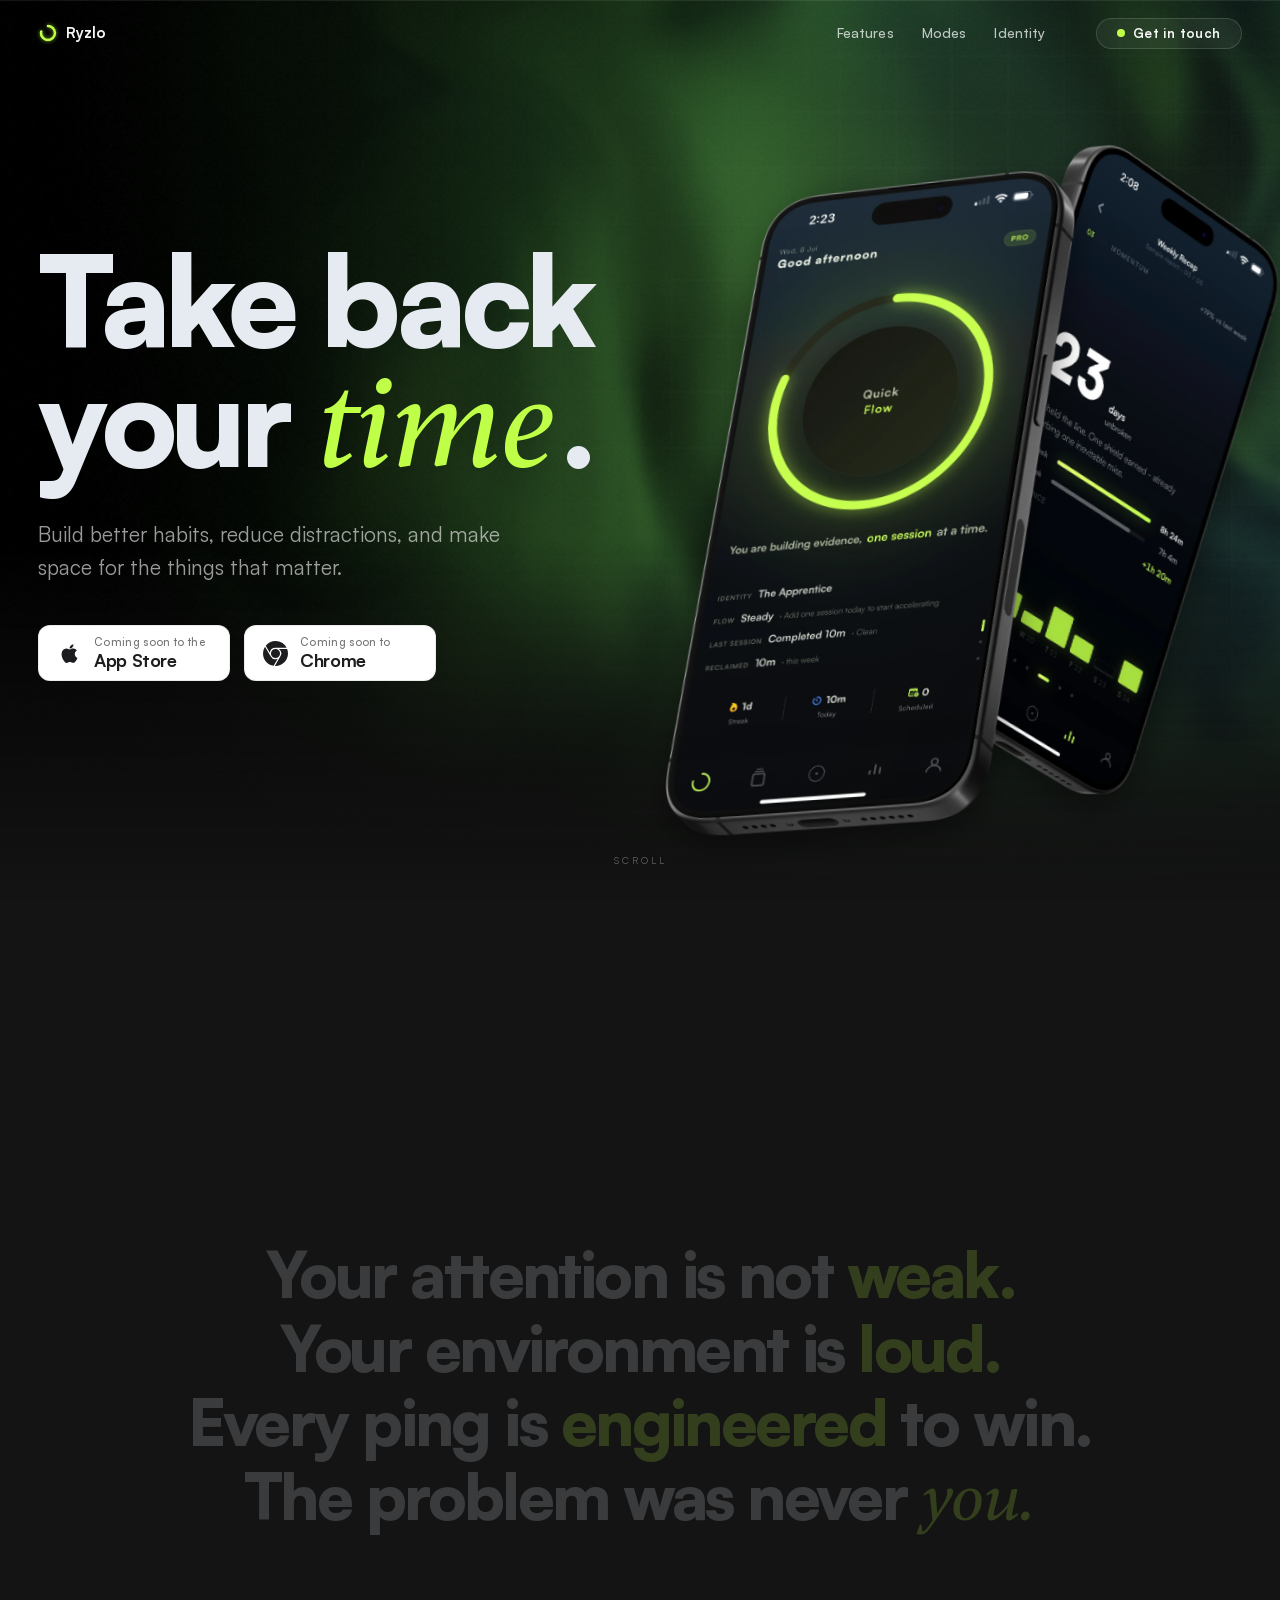
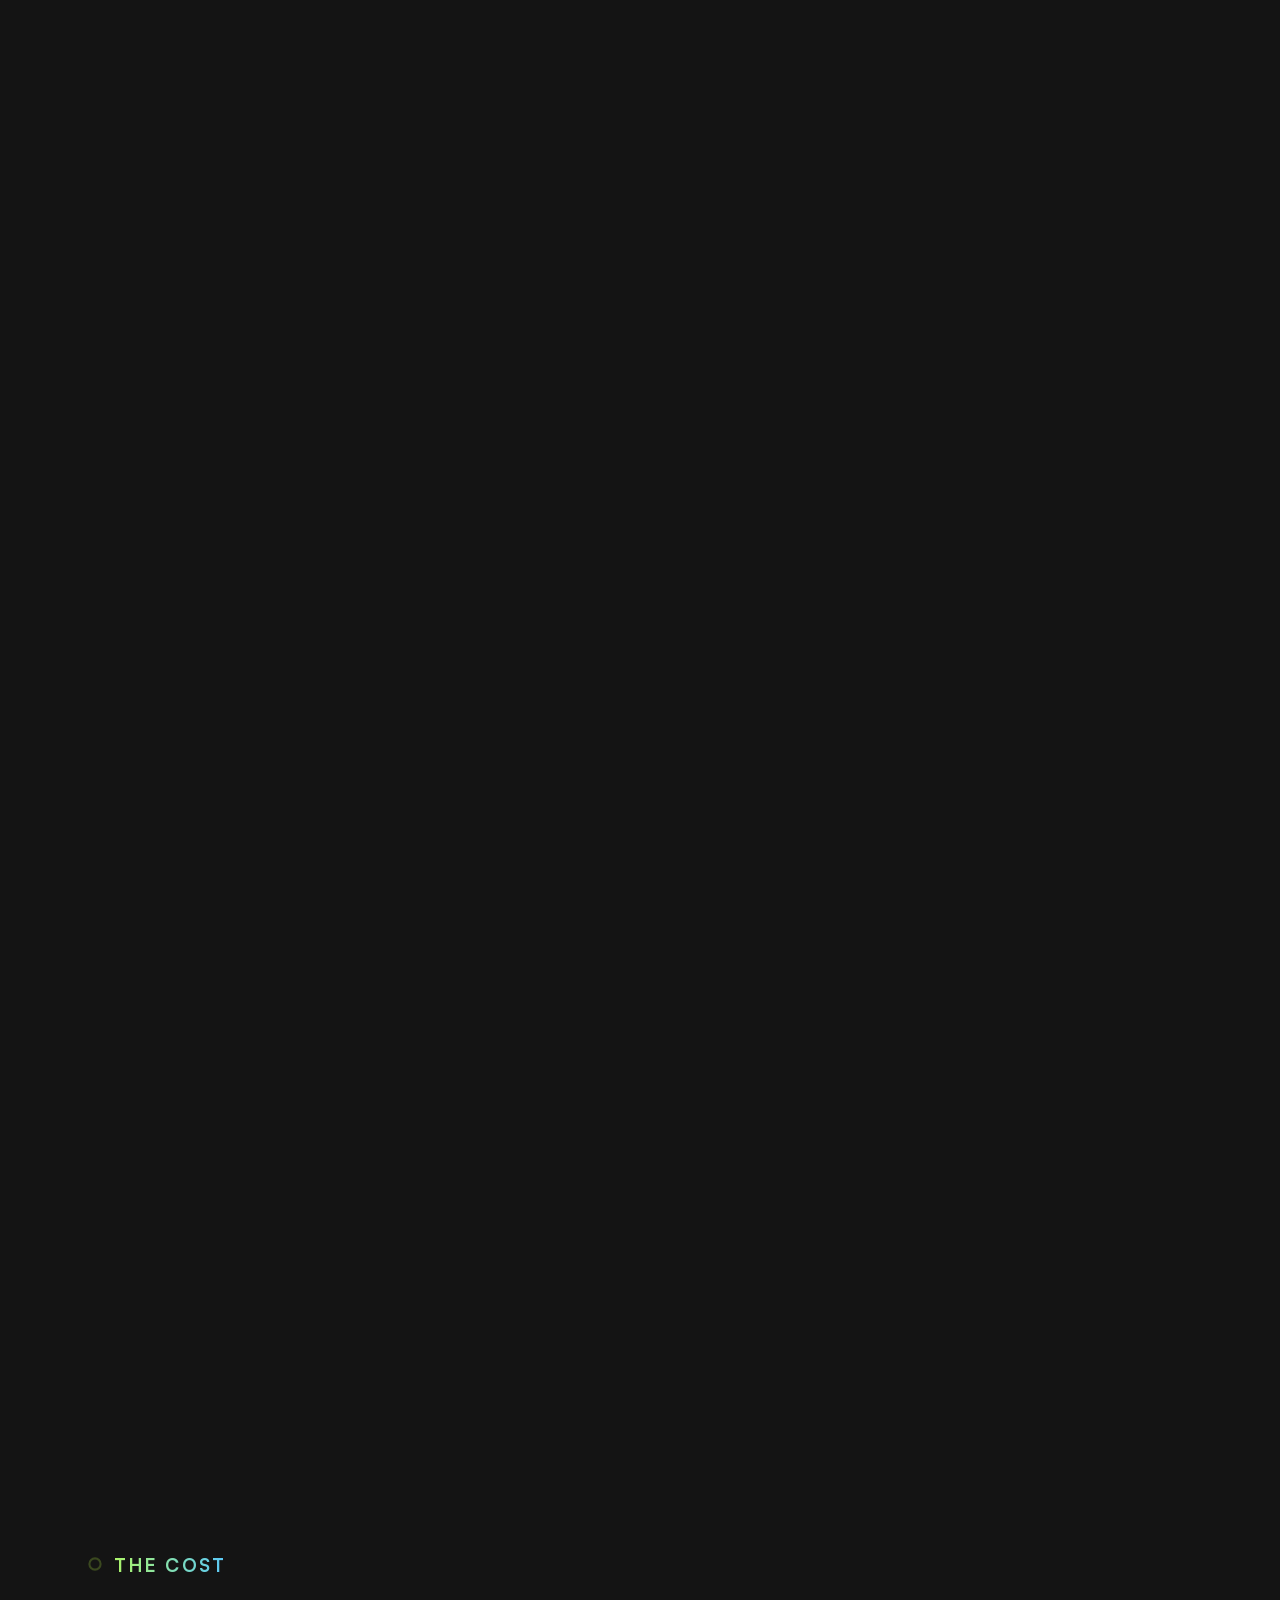
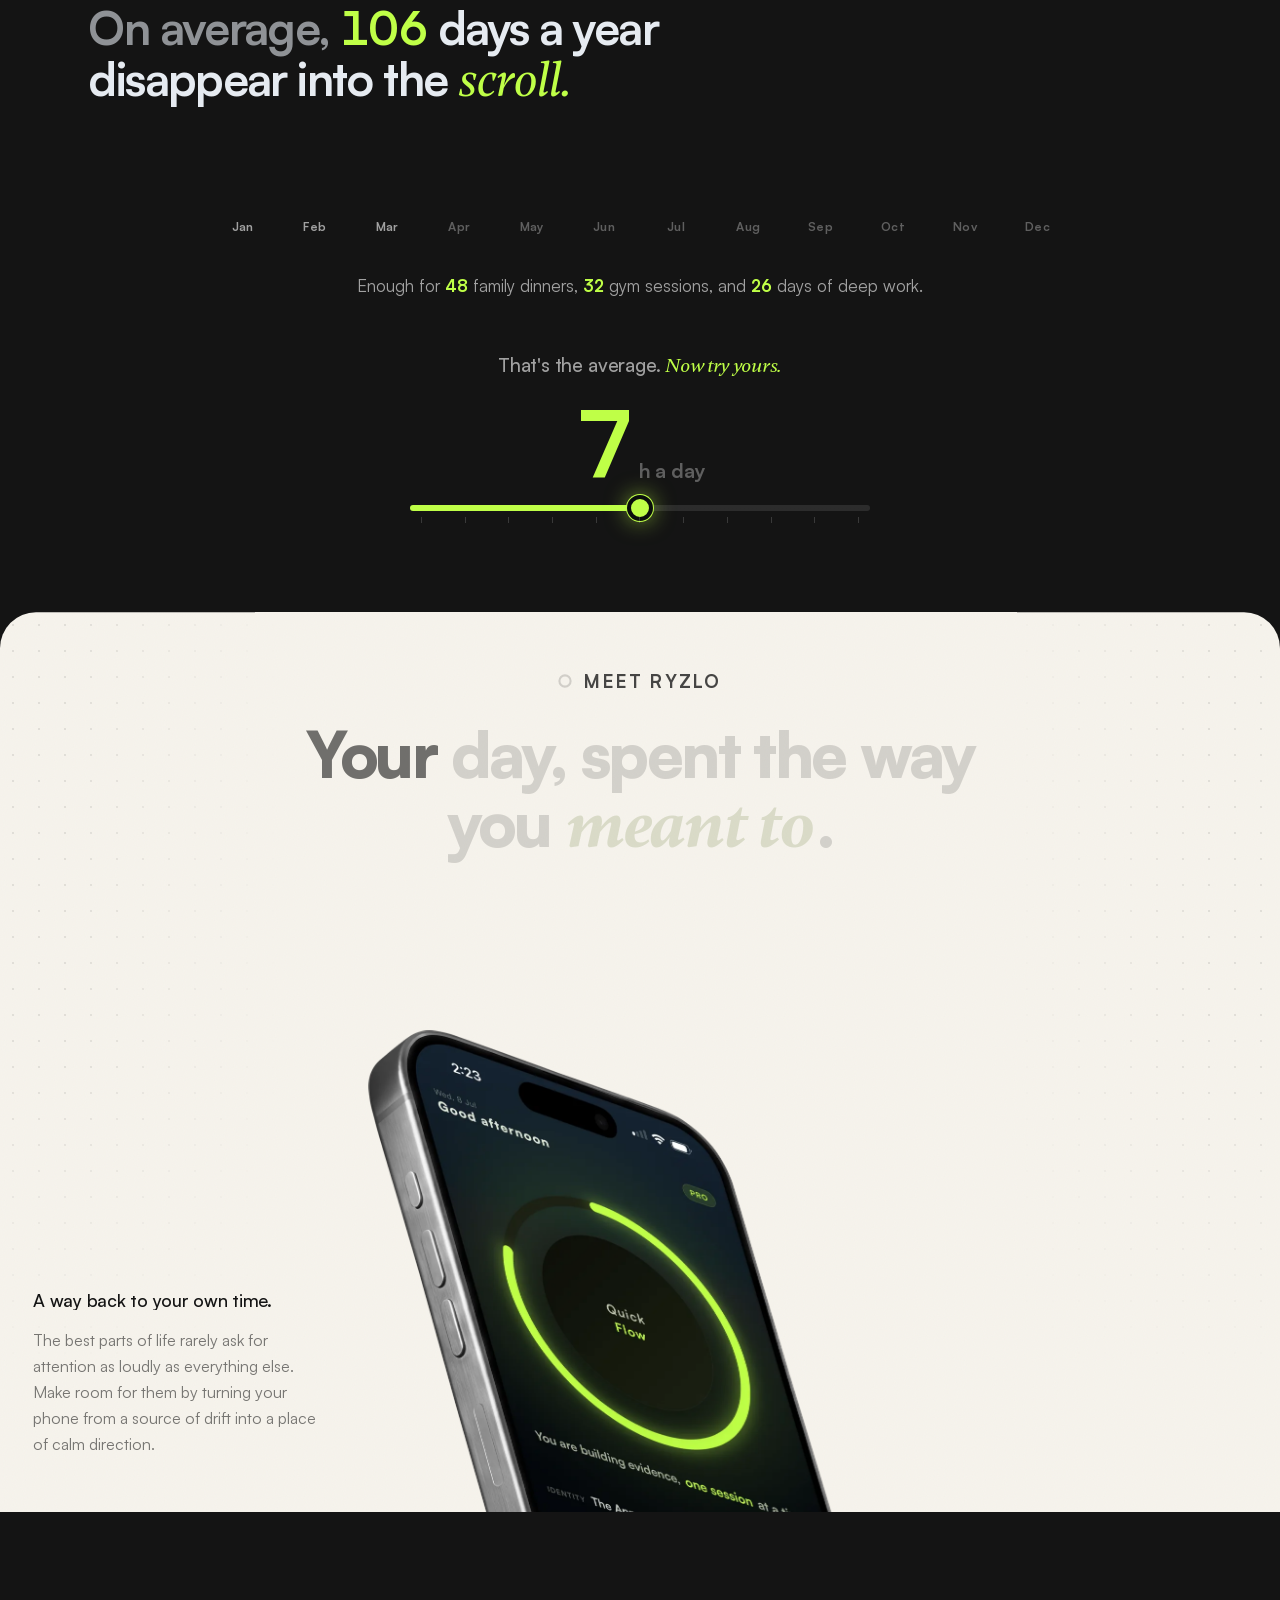
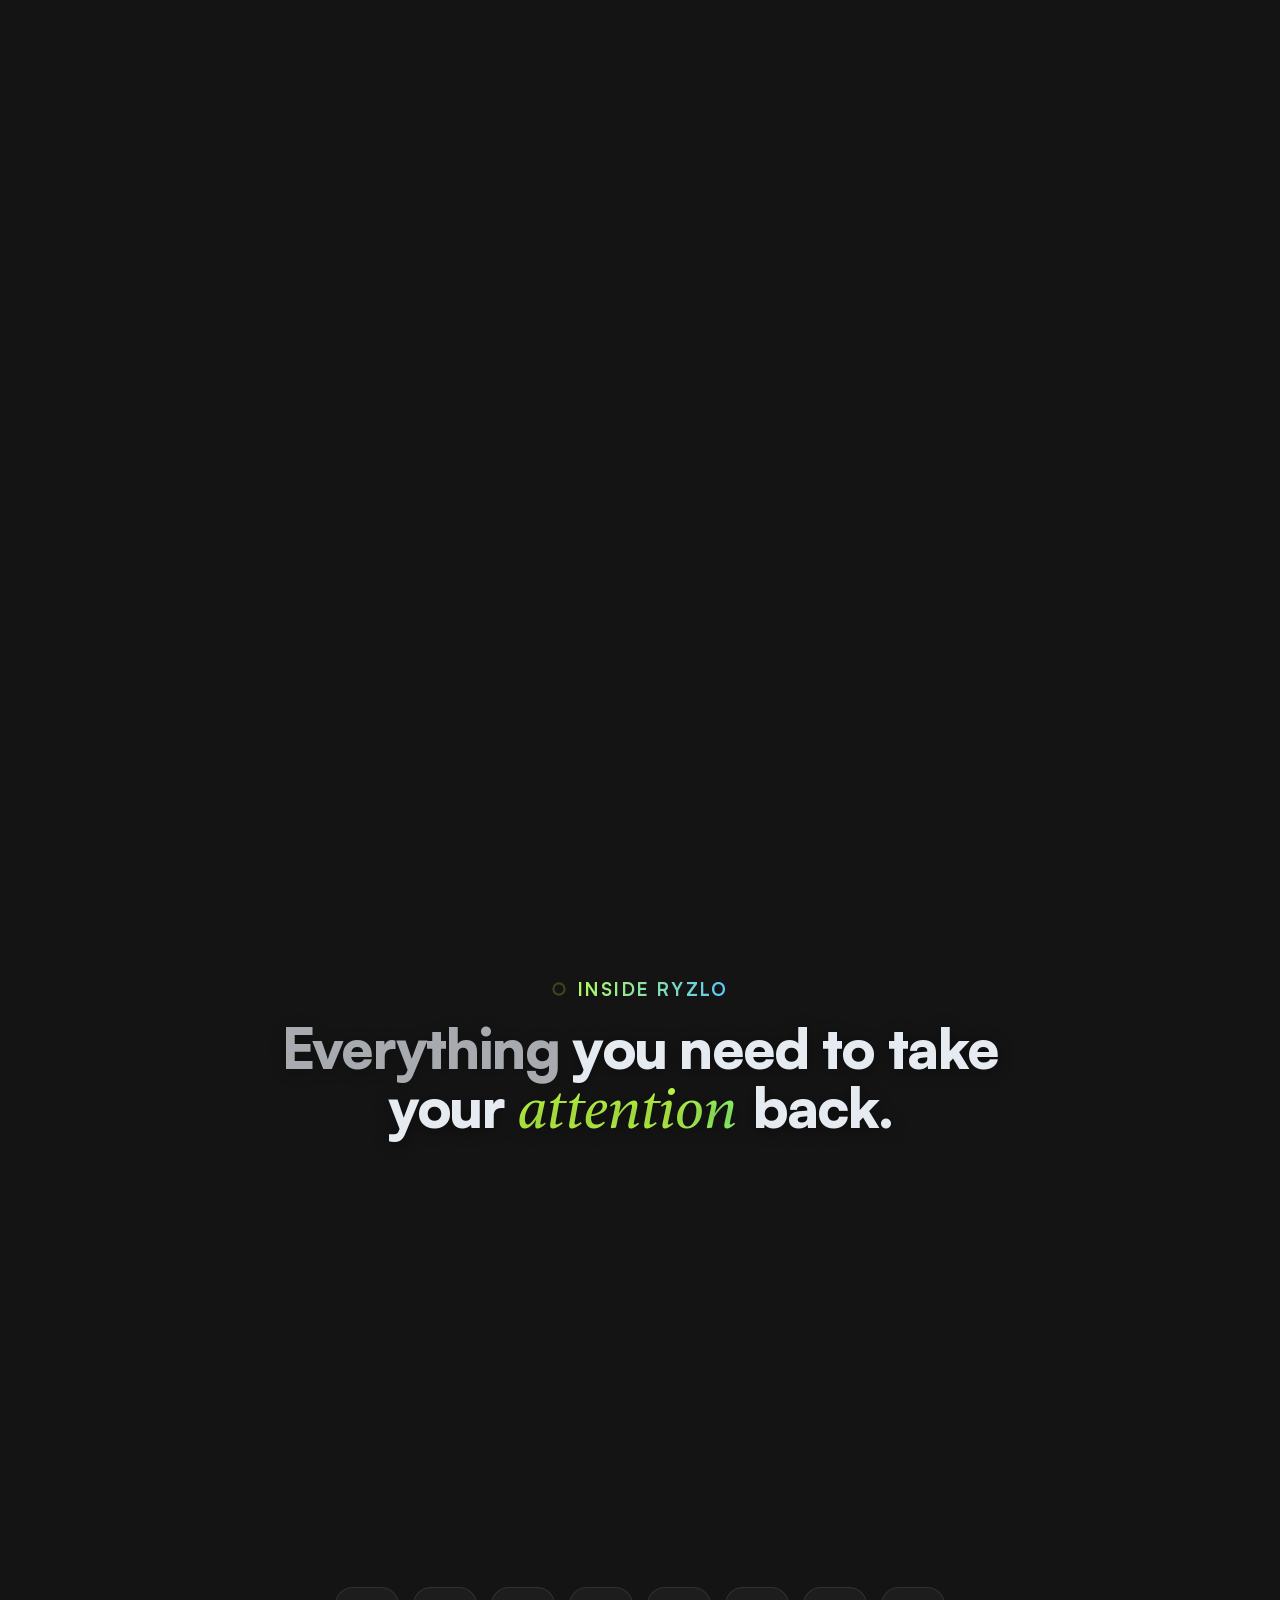
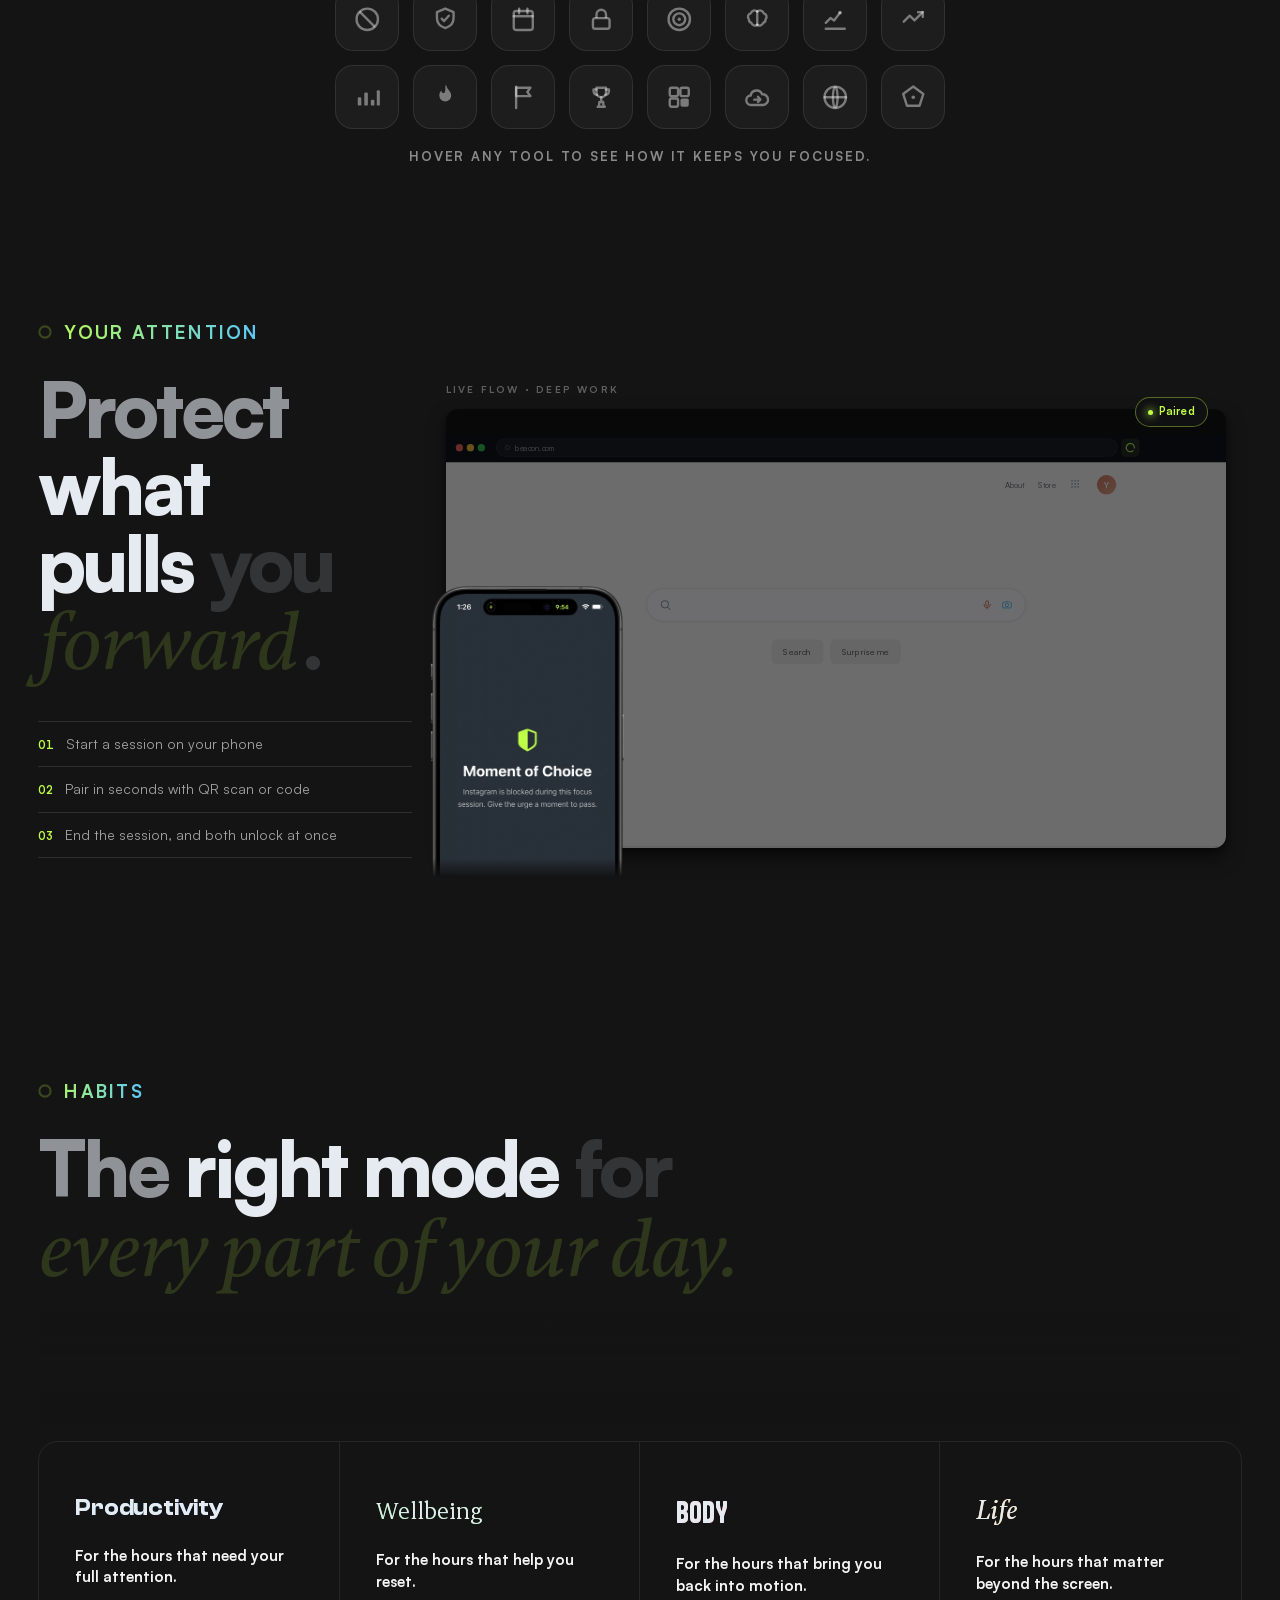
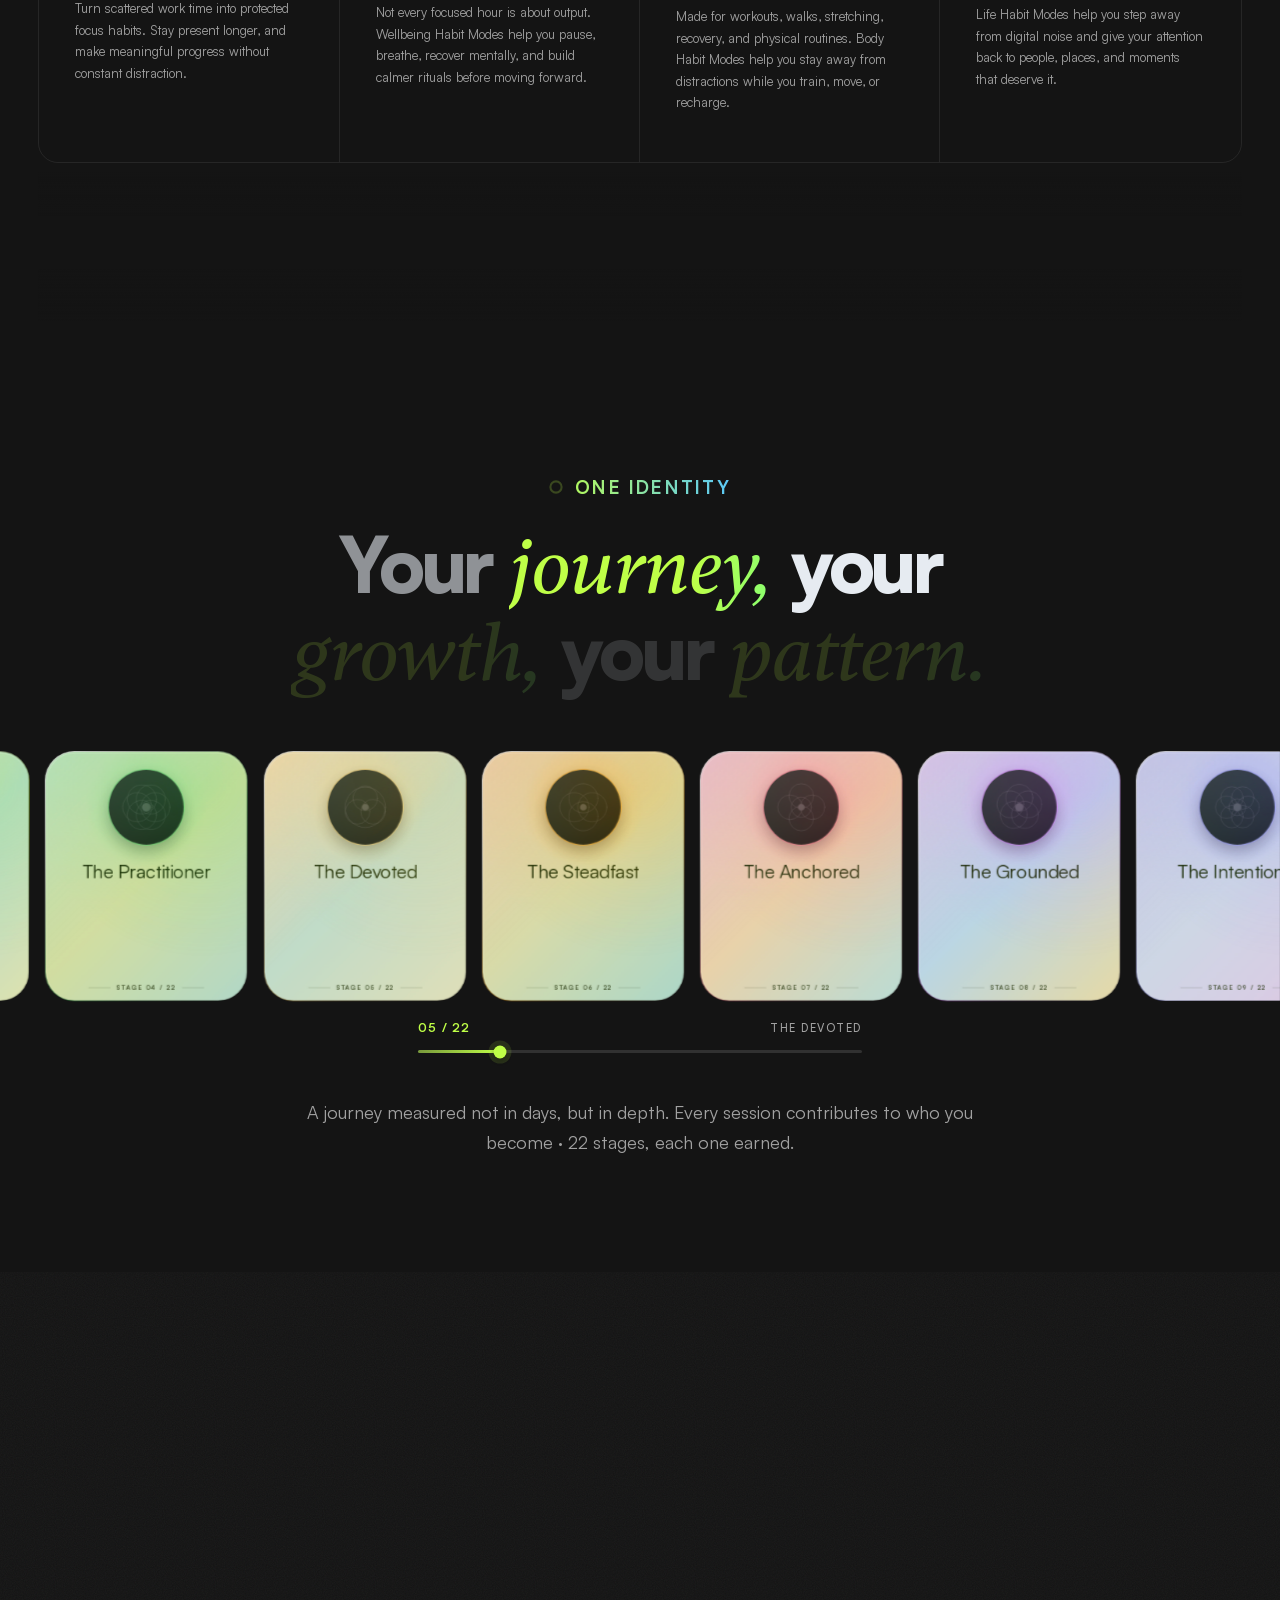
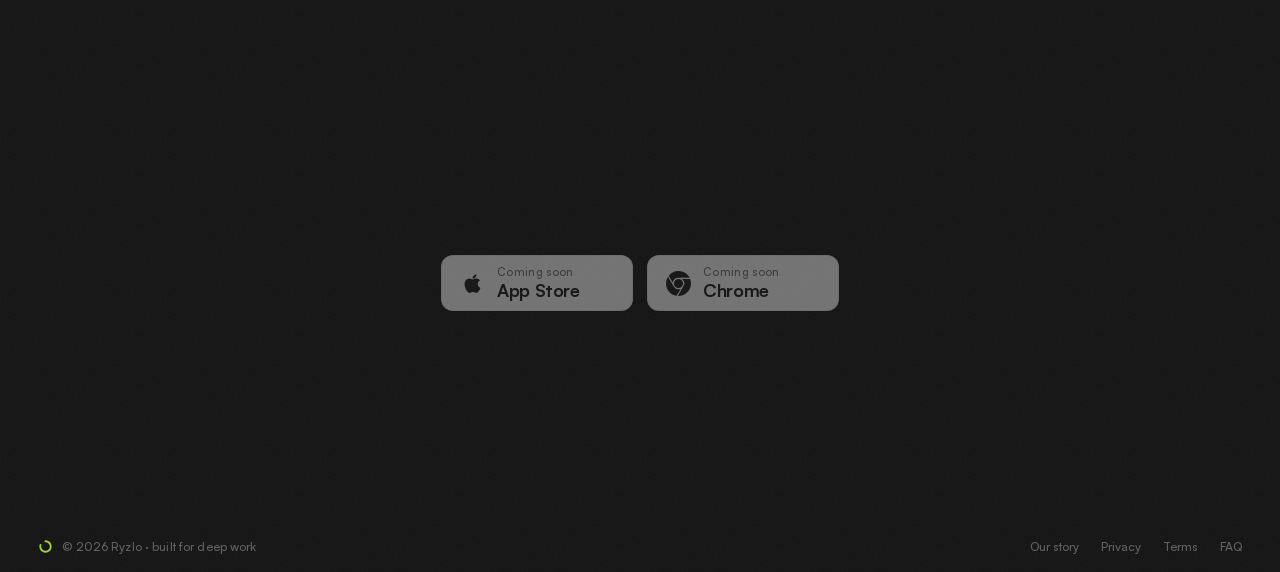
==== commit daa33217: "Add "Our story" page: a short static letter from the maker" ====
--- a/index.html
+++ b/index.html
@@ -1253,9 +1253,10 @@
   <footer class="footer">
     <div class="footer__inner">
       <span class="footer__copy"><svg viewBox="0 0 20 20" width="15" height="15" fill="none" aria-hidden="true"><circle cx="10" cy="10" r="7" stroke="#BFFF47" stroke-width="2.5" stroke-linecap="round" stroke-dasharray="34.31 9.67" transform="rotate(-90 10 10)"/></svg>© 2026 Ryzlo · built for deep work</span>
-      <nav class="footer__links" aria-label="Legal">
+      <nav class="footer__links" aria-label="More">
         <!-- Website notice (this site's own data flows) vs the app's App Store
              privacy URL, which must keep its /focus/privacy-policy/ path. -->
+        <a href="story.html">Our story</a>
         <a href="privacy.html">Privacy</a>
         <a href="https://ryzlo.net/terms/">Terms</a>
         <a href="https://ryzlo.net/faq/">FAQ</a>
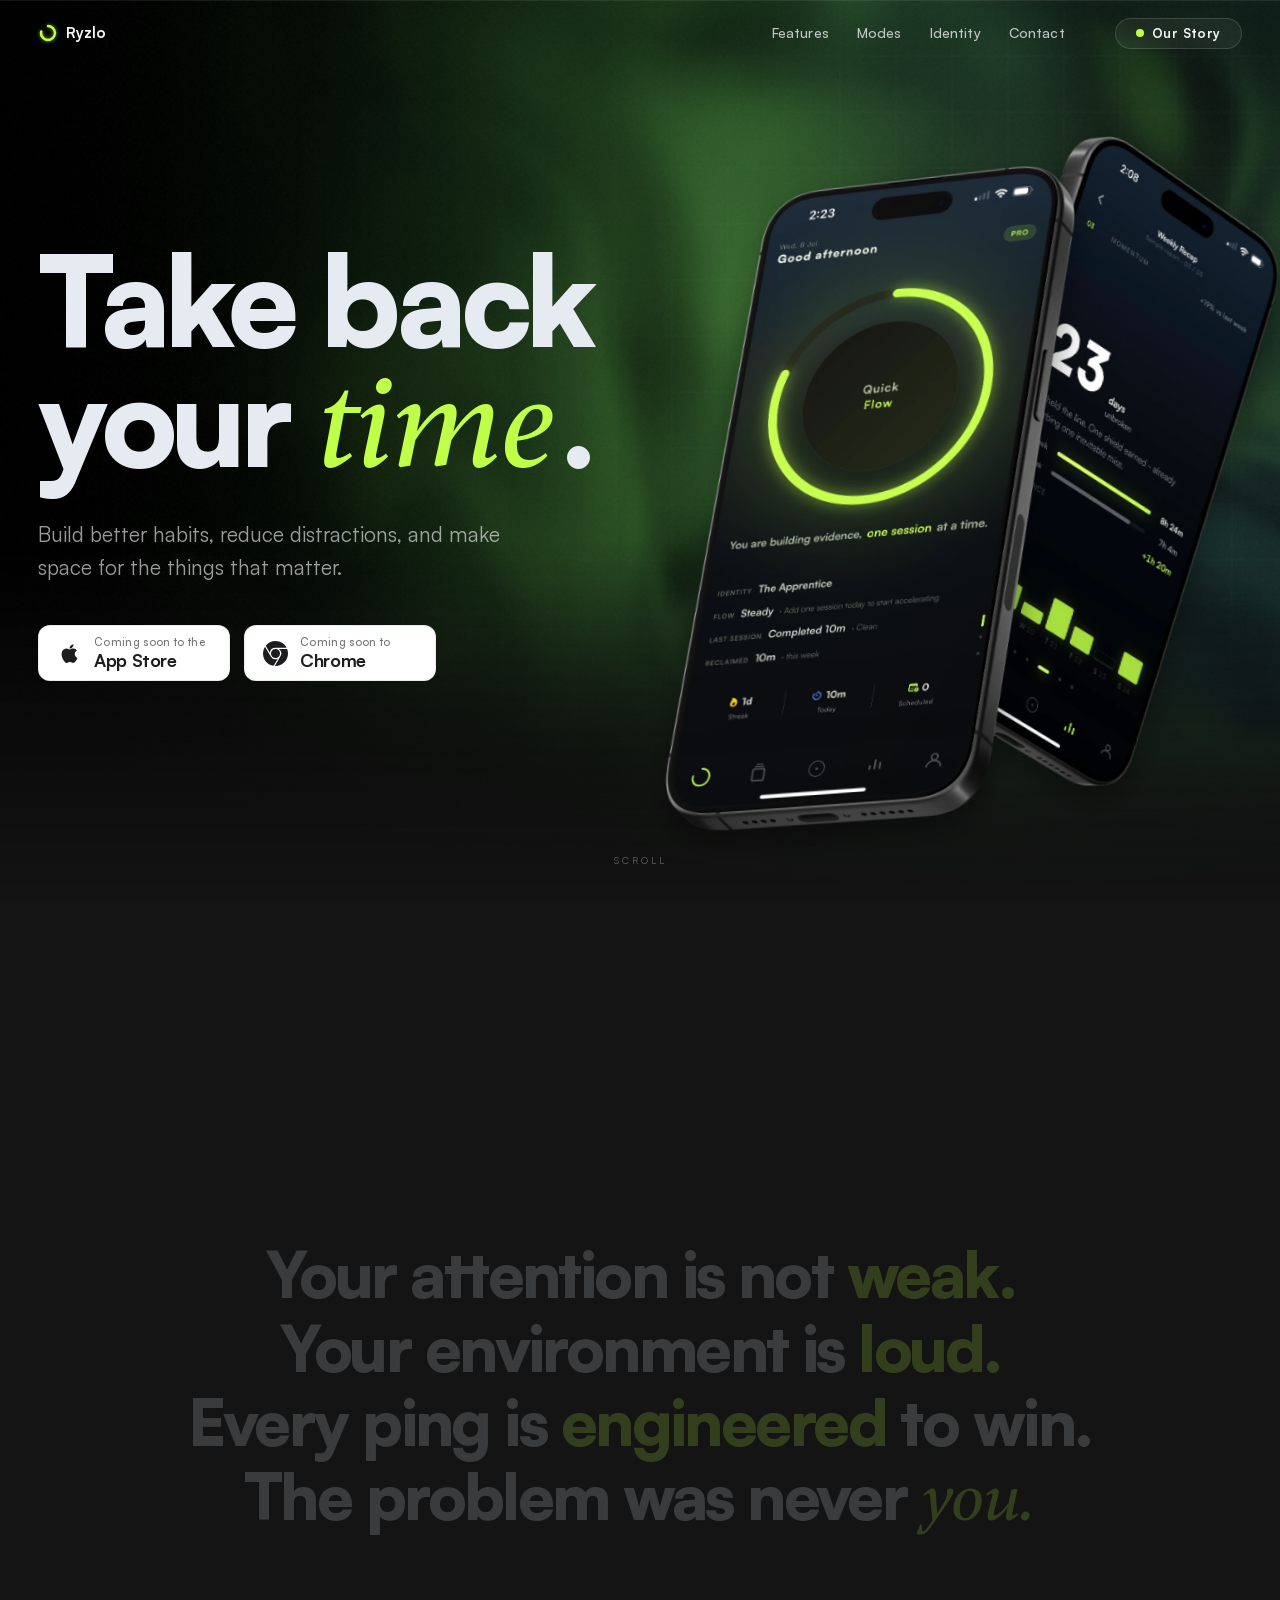
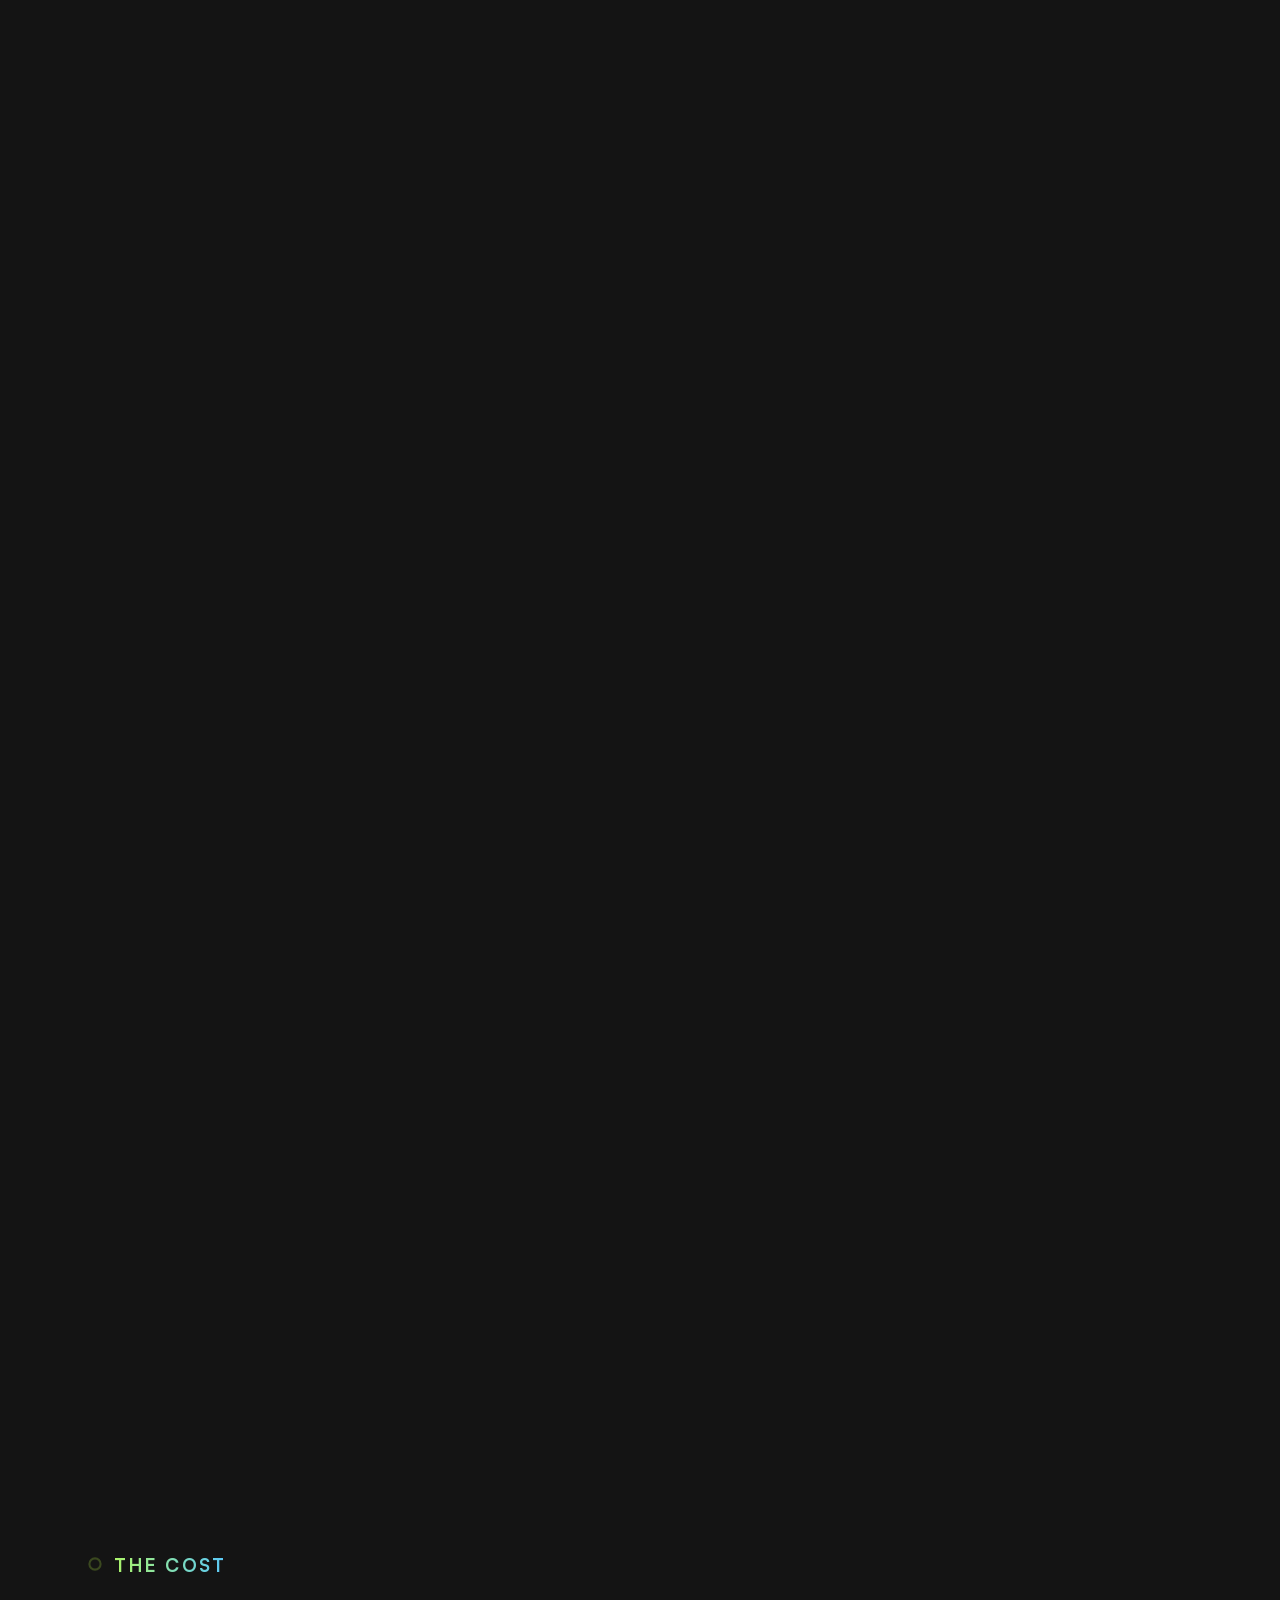
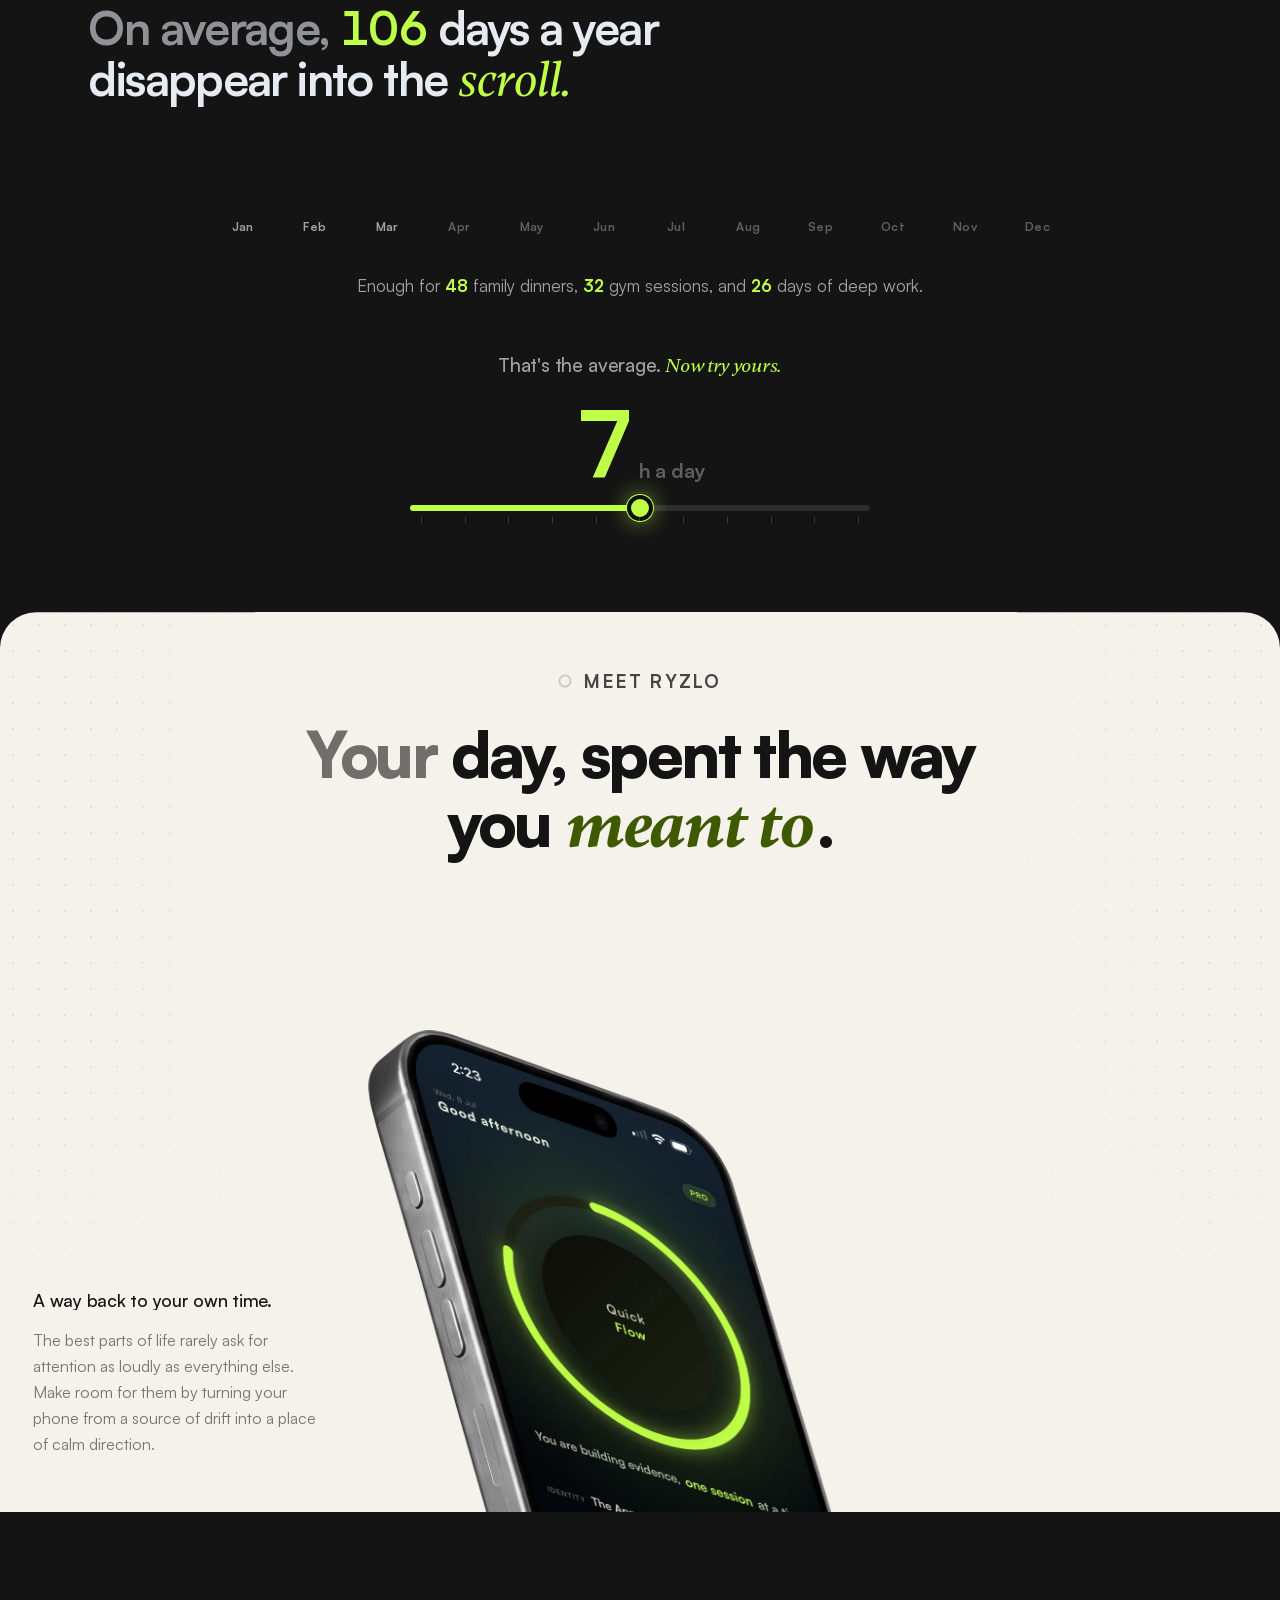
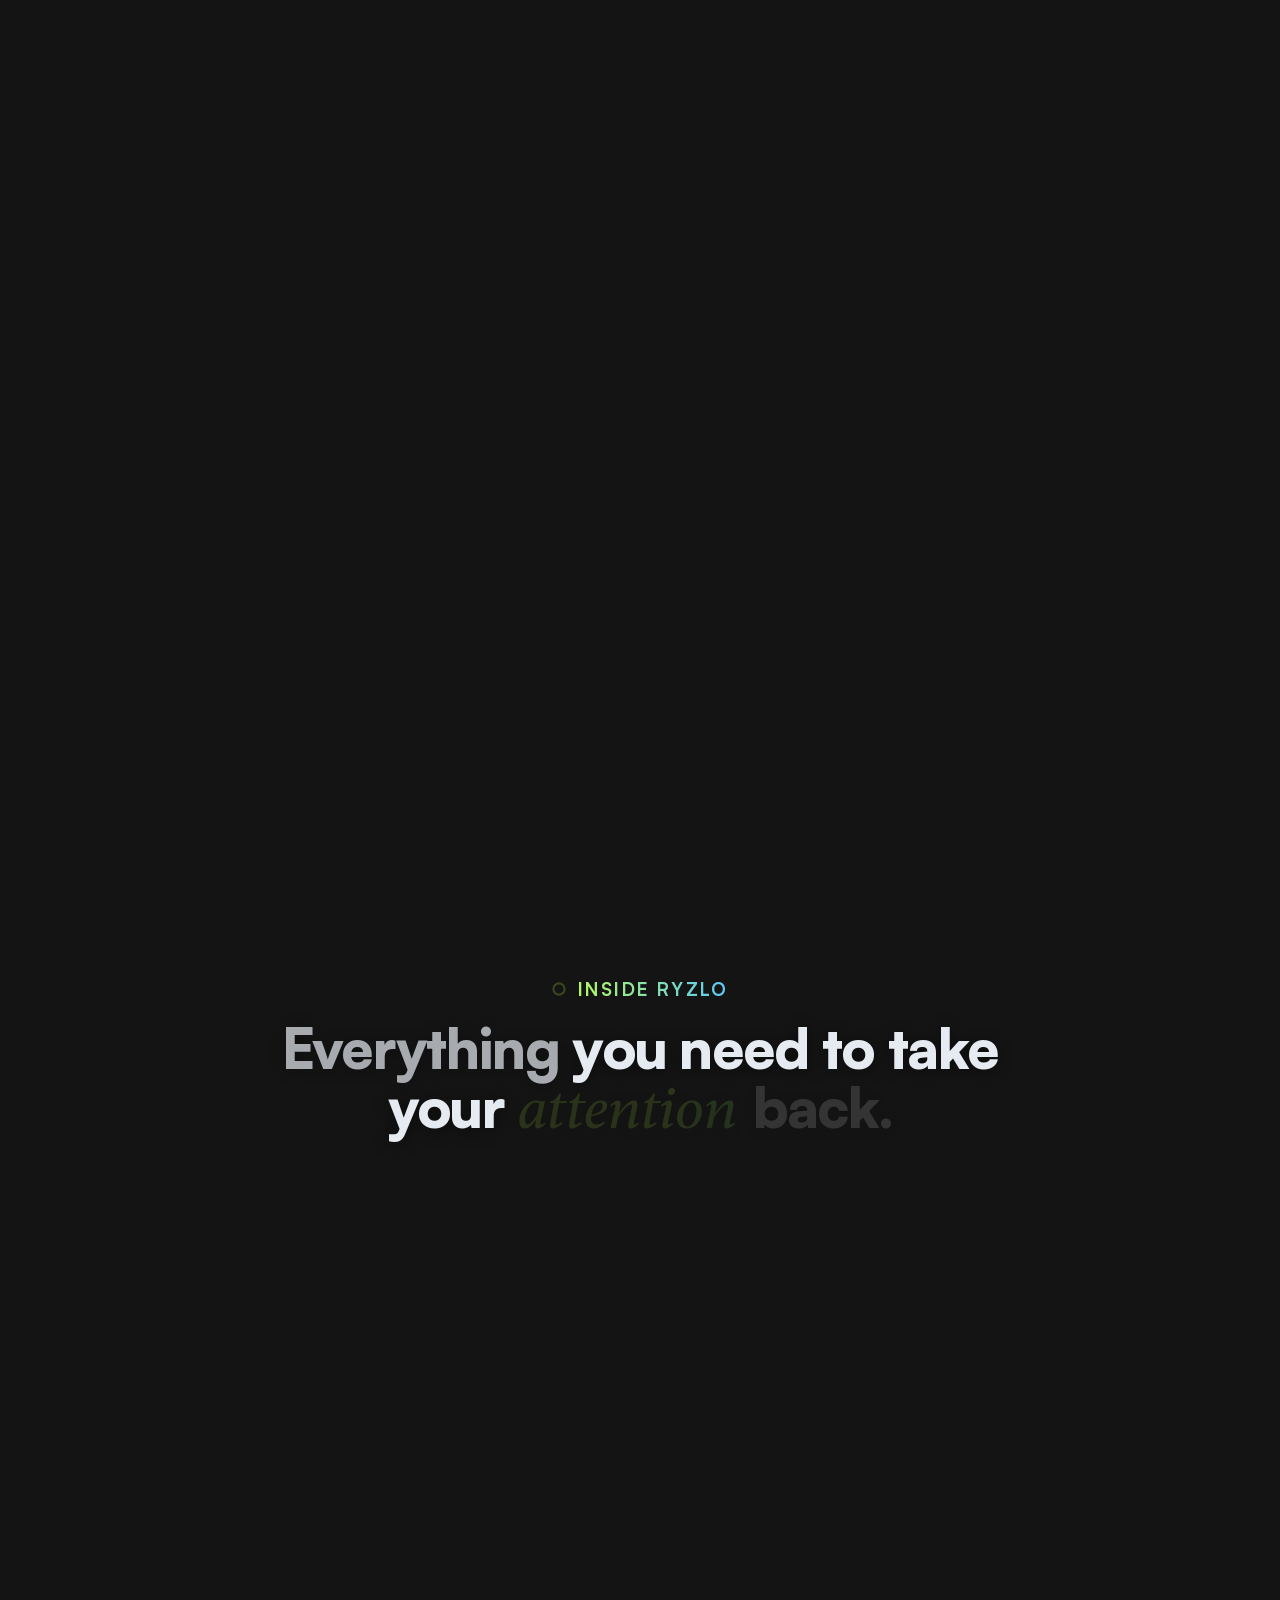
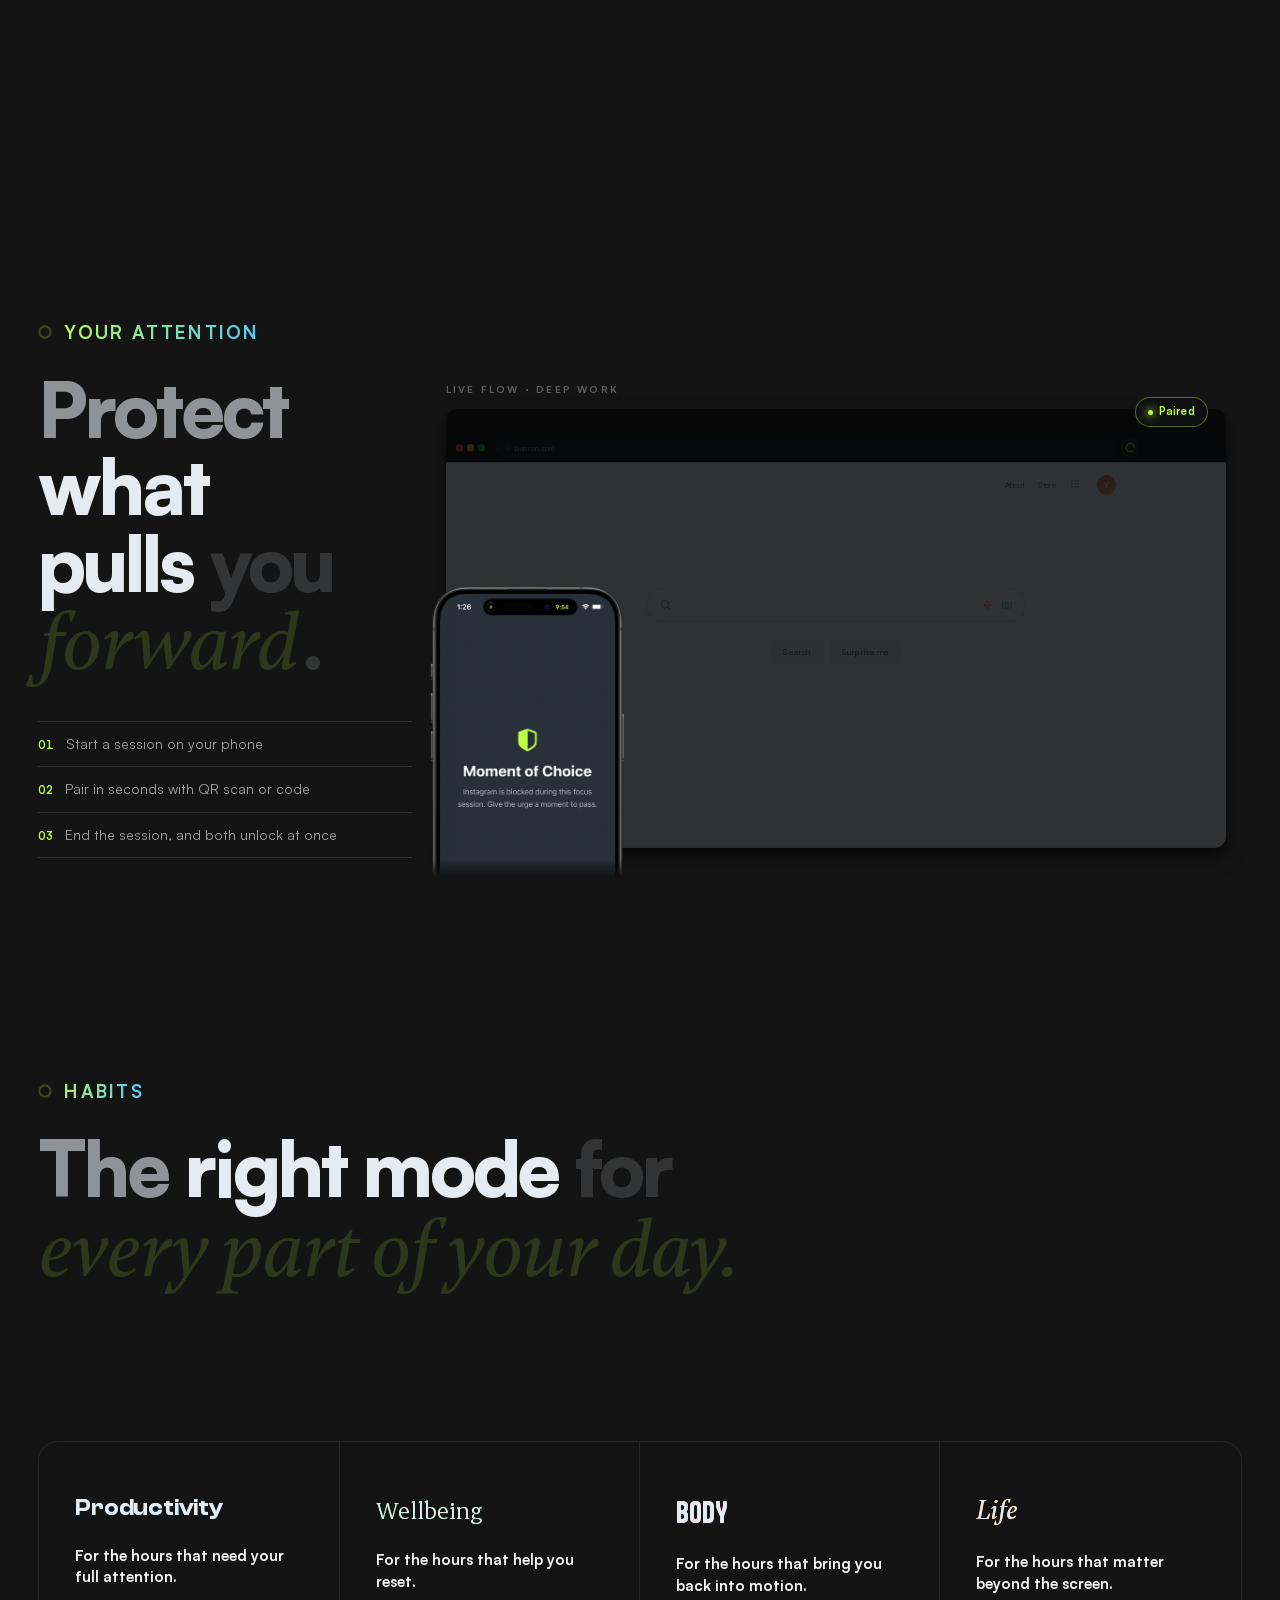
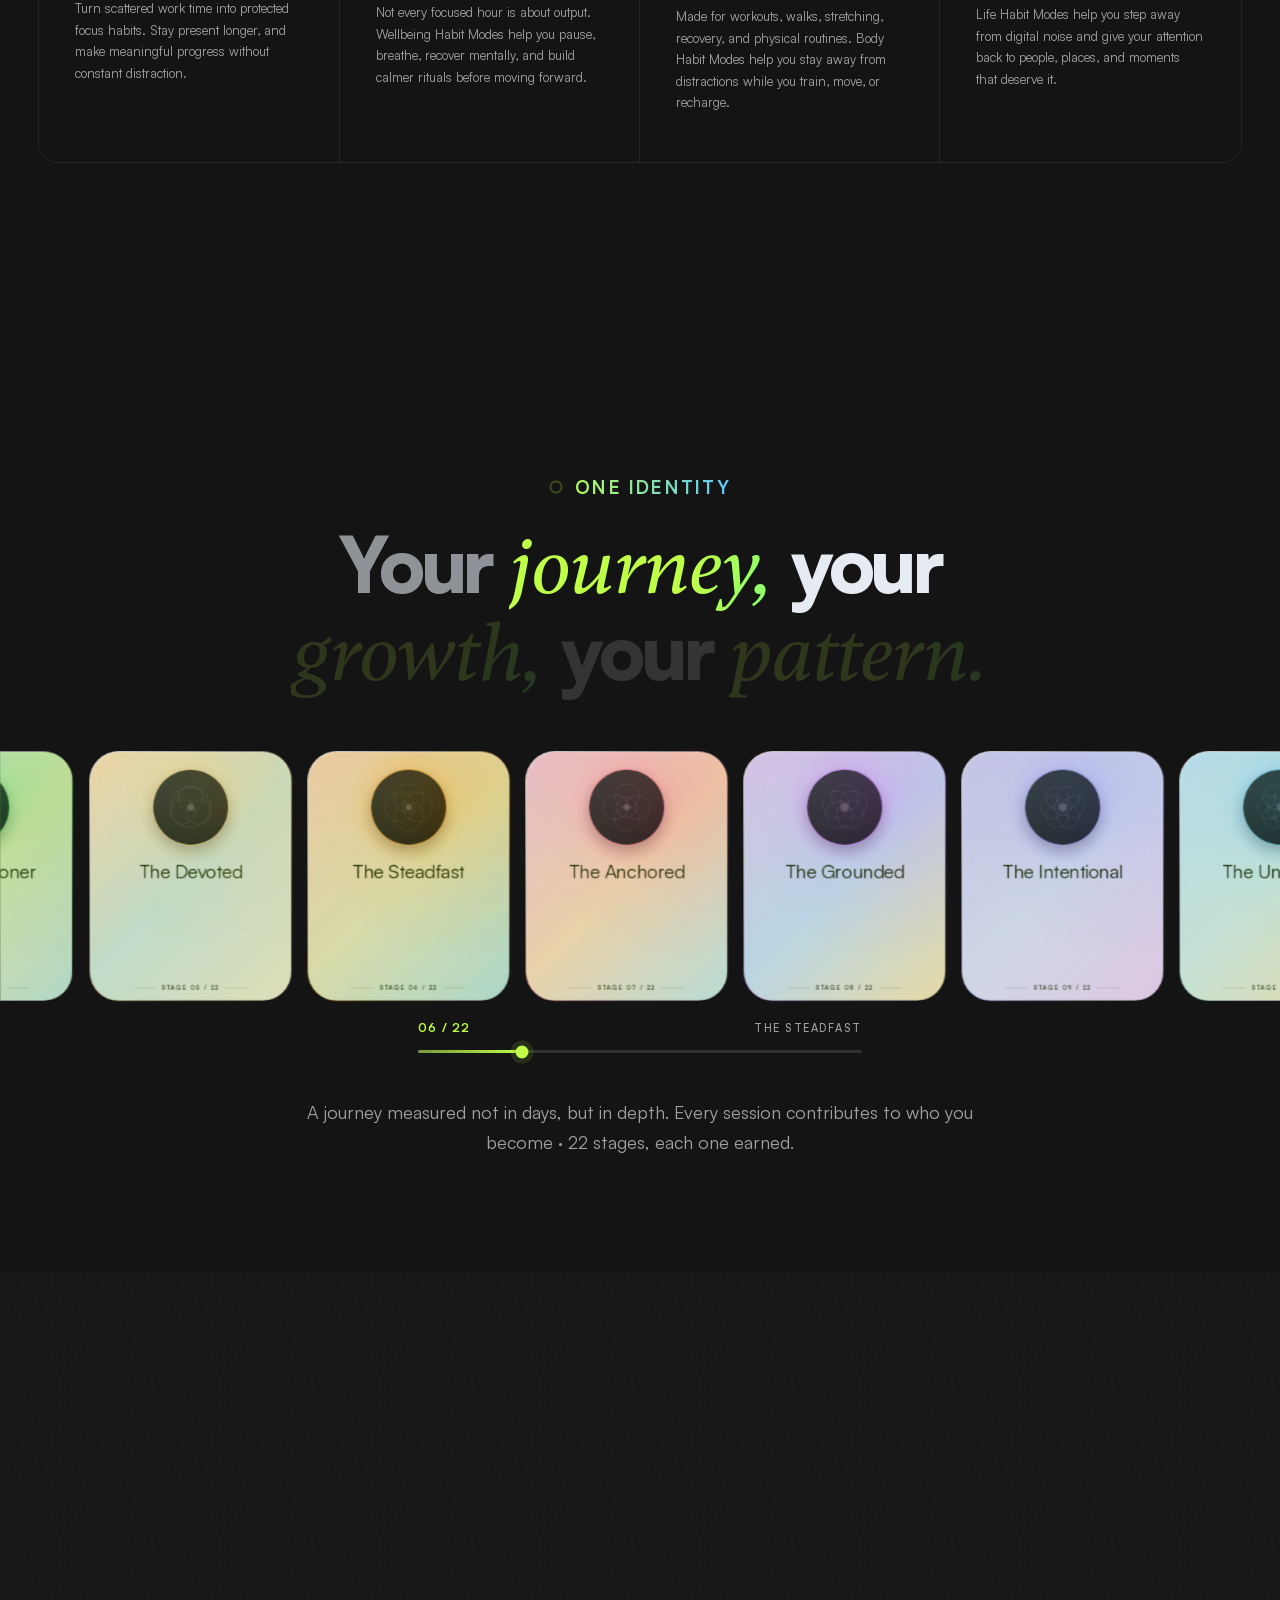
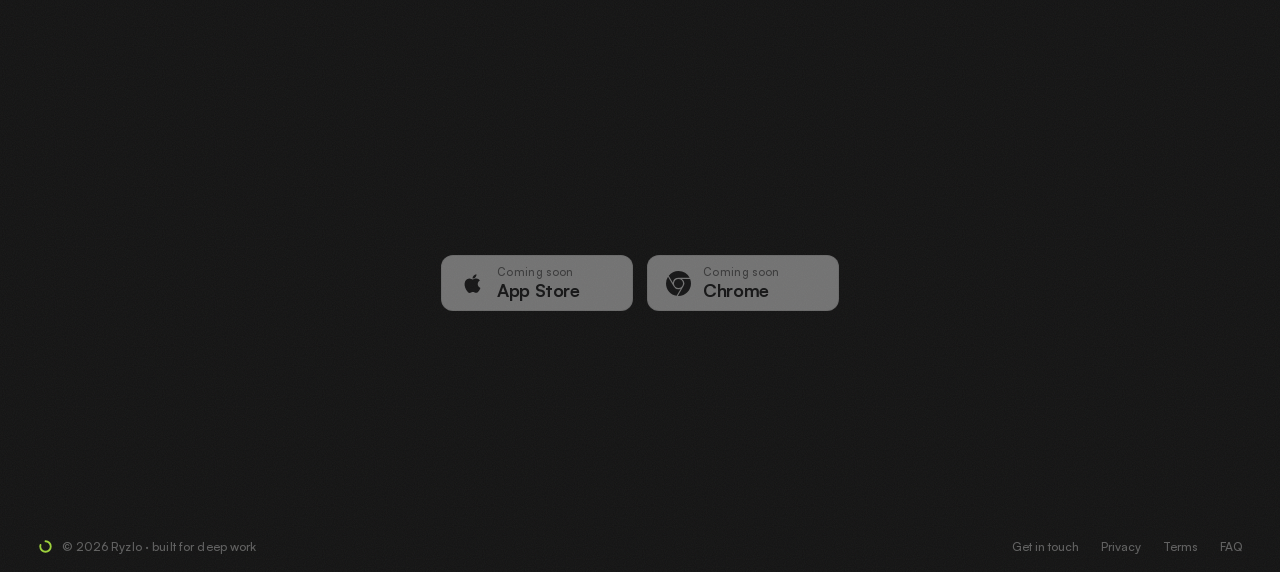
==== commit 2942e16b: "Nav: swap "Get in touch" CTA for "Our Story", add Contact link" ====
--- a/index.html
+++ b/index.html
@@ -86,14 +86,15 @@
     <li><a class="nav__link" href="#overview">Features</a></li>
     <li><a class="nav__link" href="#modes">Modes</a></li>
     <li><a class="nav__link" href="#journey">Identity</a></li>
+    <li><a class="nav__link" href="https://github.com/yasiqb89/focus/issues" data-contact-open aria-haspopup="dialog">Contact</a></li>
   </ul>
-  <a href="https://github.com/yasiqb89/focus/issues" class="nav__cta ih-btn" aria-label="Get in touch" data-contact-open aria-haspopup="dialog">
+  <a href="story.html" class="nav__cta ih-btn" aria-label="Read our story">
     <span class="ih-btn__inner" aria-hidden="true">
       <span class="ih-btn__dot"></span>
-      <span class="ih-btn__label">Get in touch</span>
+      <span class="ih-btn__label">Our Story</span>
     </span>
     <span class="ih-btn__reveal" aria-hidden="true">
-      <span>Get in touch</span>
+      <span>Our Story</span>
       <svg class="ih-btn__arrow" viewBox="0 0 24 24" fill="none" stroke="currentColor" stroke-width="2" stroke-linecap="round" stroke-linejoin="round"><path d="M5 12h14"/><path d="m12 5 7 7-7 7"/></svg>
     </span>
   </a>
@@ -110,14 +111,15 @@
     <li><a class="nav__mobile-link" href="#overview">Features</a></li>
     <li><a class="nav__mobile-link" href="#modes">Modes</a></li>
     <li><a class="nav__mobile-link" href="#journey">Identity</a></li>
+    <li><a class="nav__mobile-link" href="https://github.com/yasiqb89/focus/issues" data-contact-open aria-haspopup="dialog">Contact</a></li>
   </ul>
-  <a href="https://github.com/yasiqb89/focus/issues" class="nav__mobile-cta ih-btn ih-btn--lg" aria-label="Get in touch" data-contact-open aria-haspopup="dialog">
+  <a href="story.html" class="nav__mobile-cta ih-btn ih-btn--lg" aria-label="Read our story">
     <span class="ih-btn__inner" aria-hidden="true">
       <span class="ih-btn__dot"></span>
-      <span class="ih-btn__label">Get in touch</span>
+      <span class="ih-btn__label">Our Story</span>
     </span>
     <span class="ih-btn__reveal" aria-hidden="true">
-      <span>Get in touch</span>
+      <span>Our Story</span>
       <svg class="ih-btn__arrow" viewBox="0 0 24 24" fill="none" stroke="currentColor" stroke-width="2" stroke-linecap="round" stroke-linejoin="round"><path d="M5 12h14"/><path d="m12 5 7 7-7 7"/></svg>
     </span>
   </a>
@@ -1256,7 +1258,7 @@
       <nav class="footer__links" aria-label="More">
         <!-- Website notice (this site's own data flows) vs the app's App Store
              privacy URL, which must keep its /focus/privacy-policy/ path. -->
-        <a href="story.html">Our story</a>
+        <a href="https://github.com/yasiqb89/focus/issues" data-contact-open aria-haspopup="dialog">Get in touch</a>
         <a href="privacy.html">Privacy</a>
         <a href="https://ryzlo.net/terms/">Terms</a>
         <a href="https://ryzlo.net/faq/">FAQ</a>
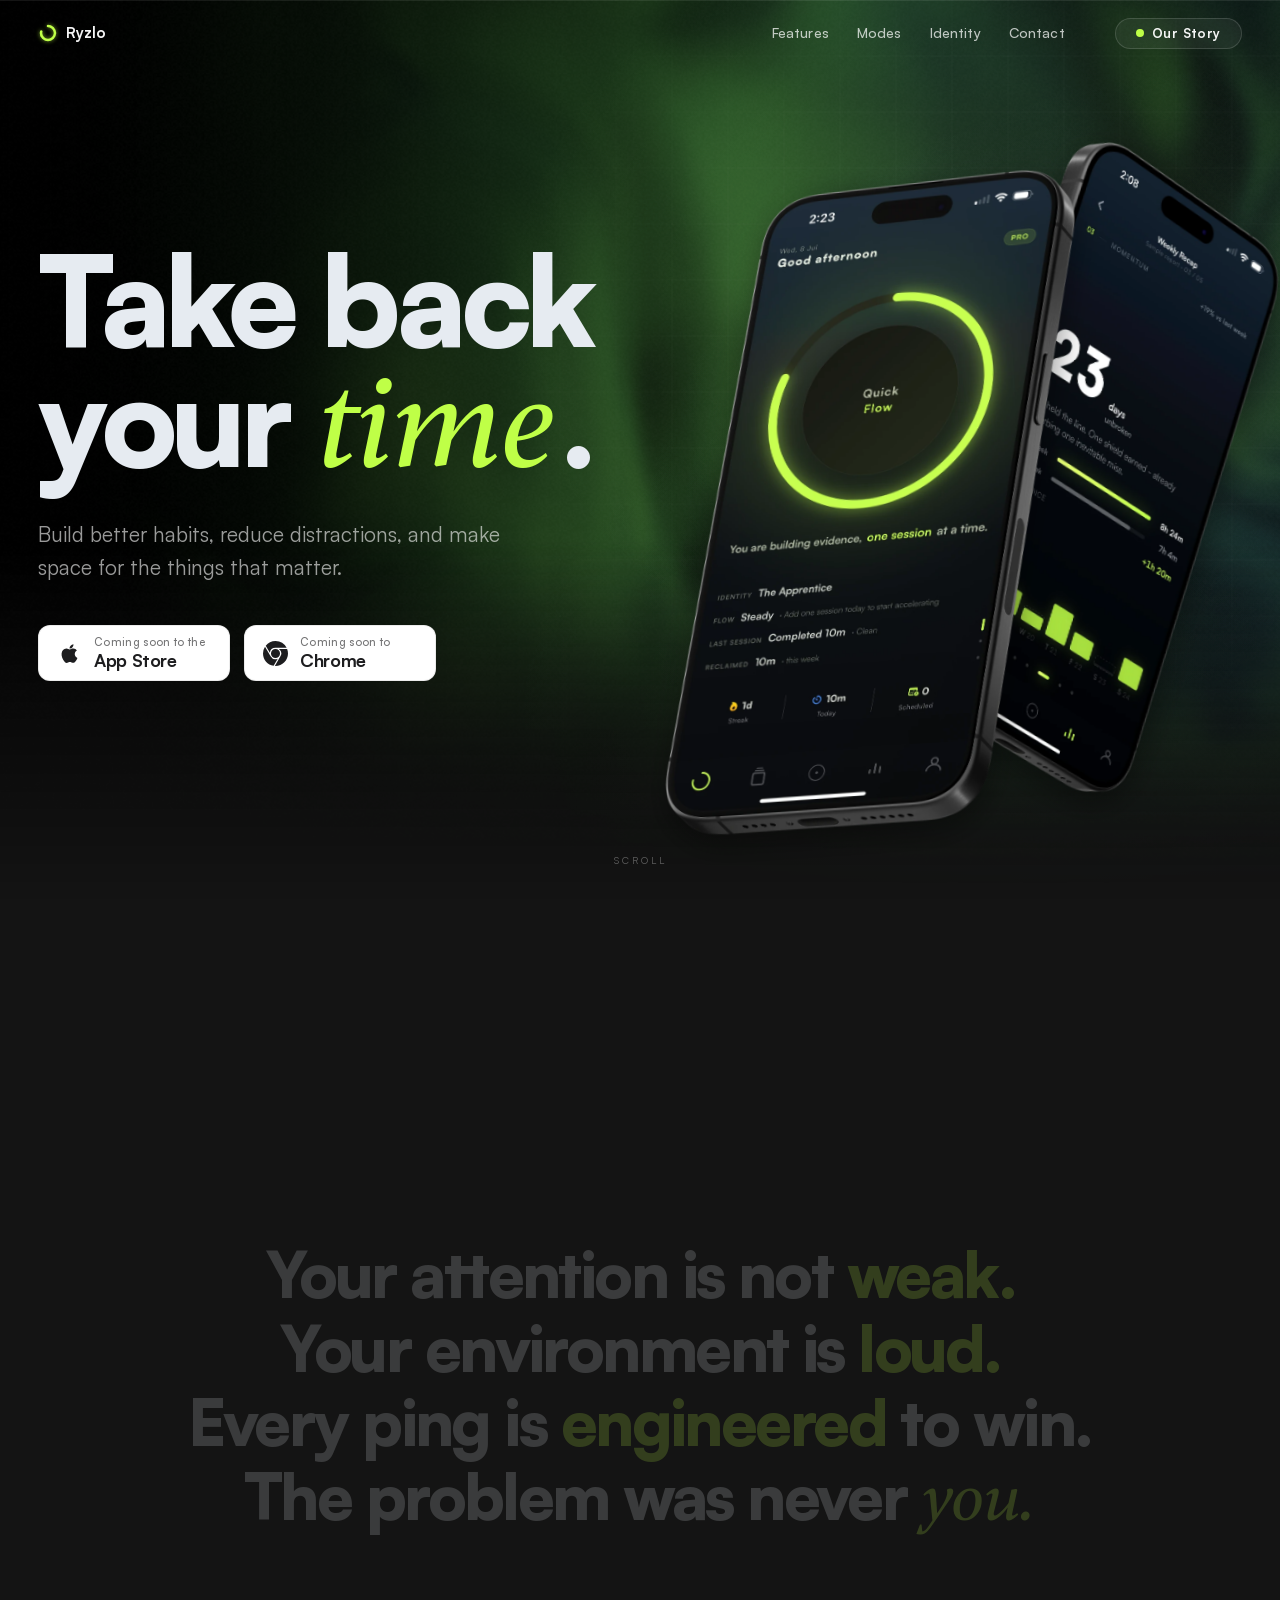
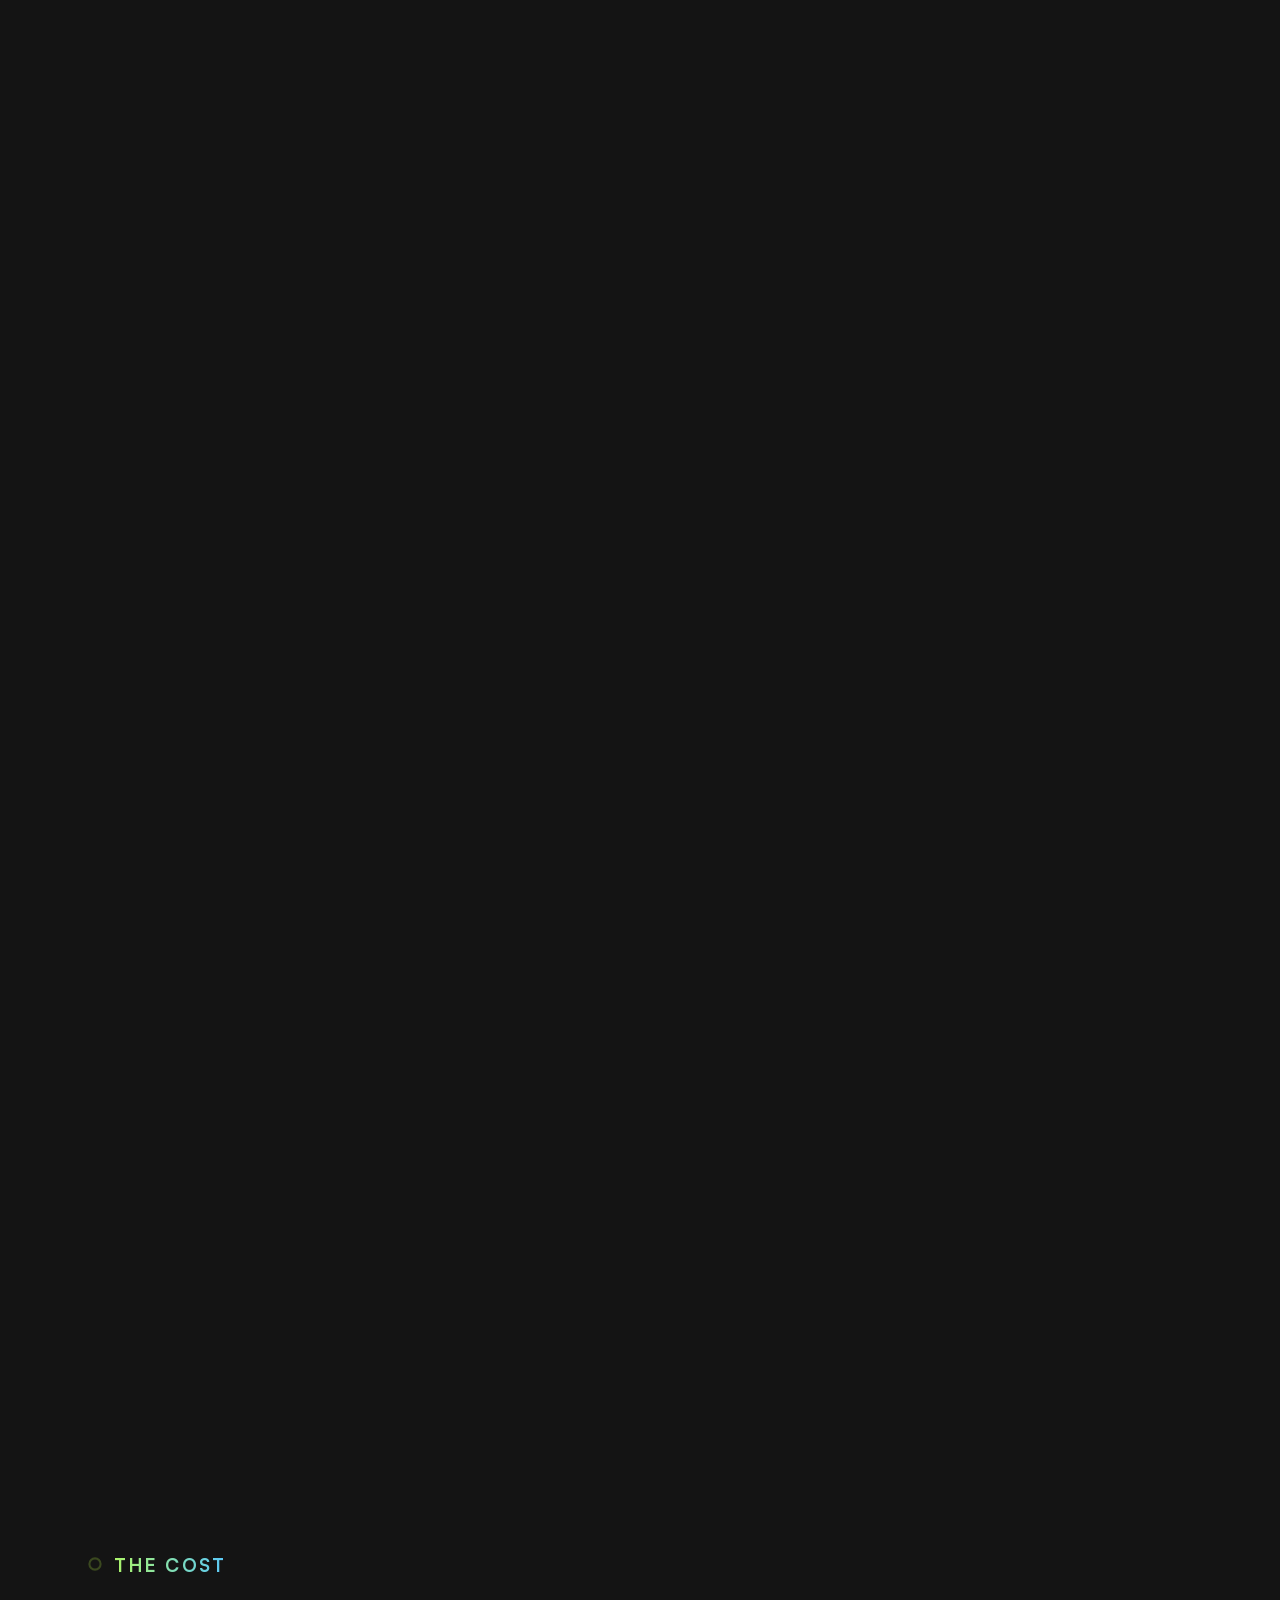
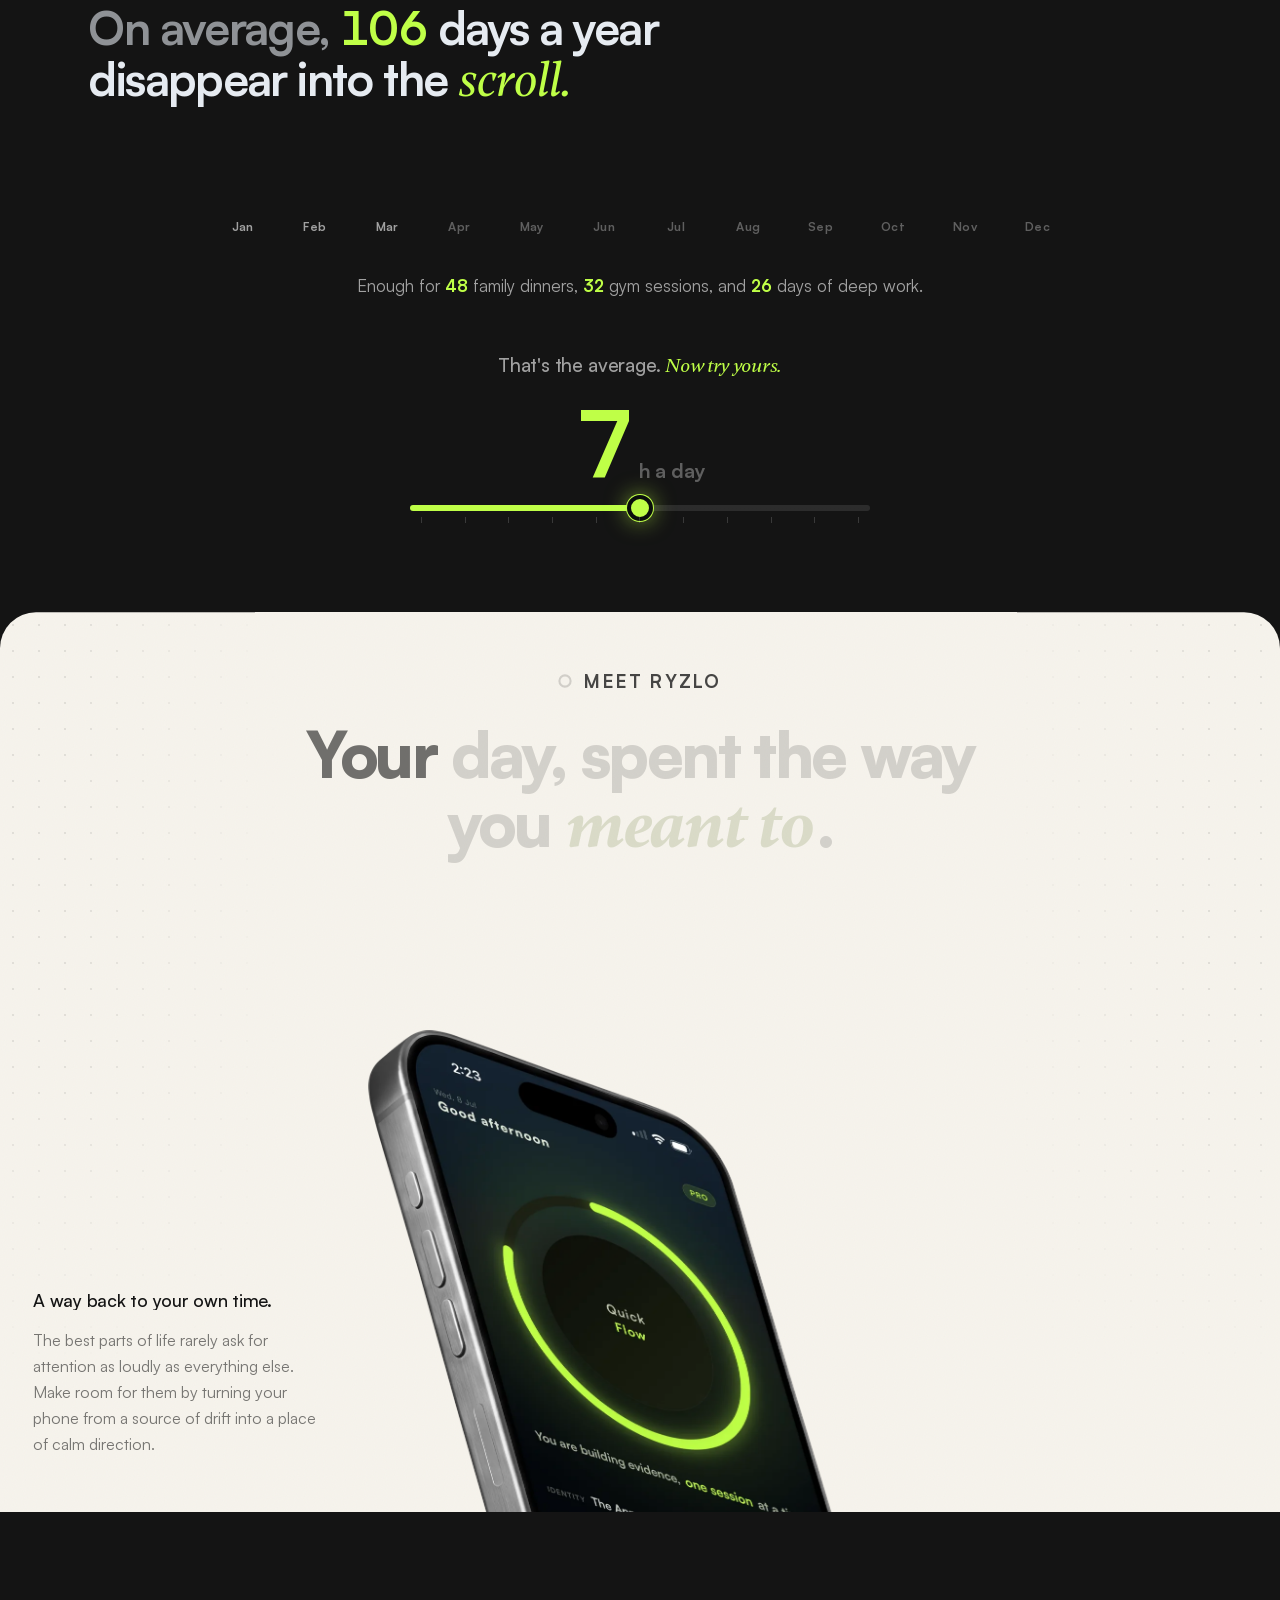
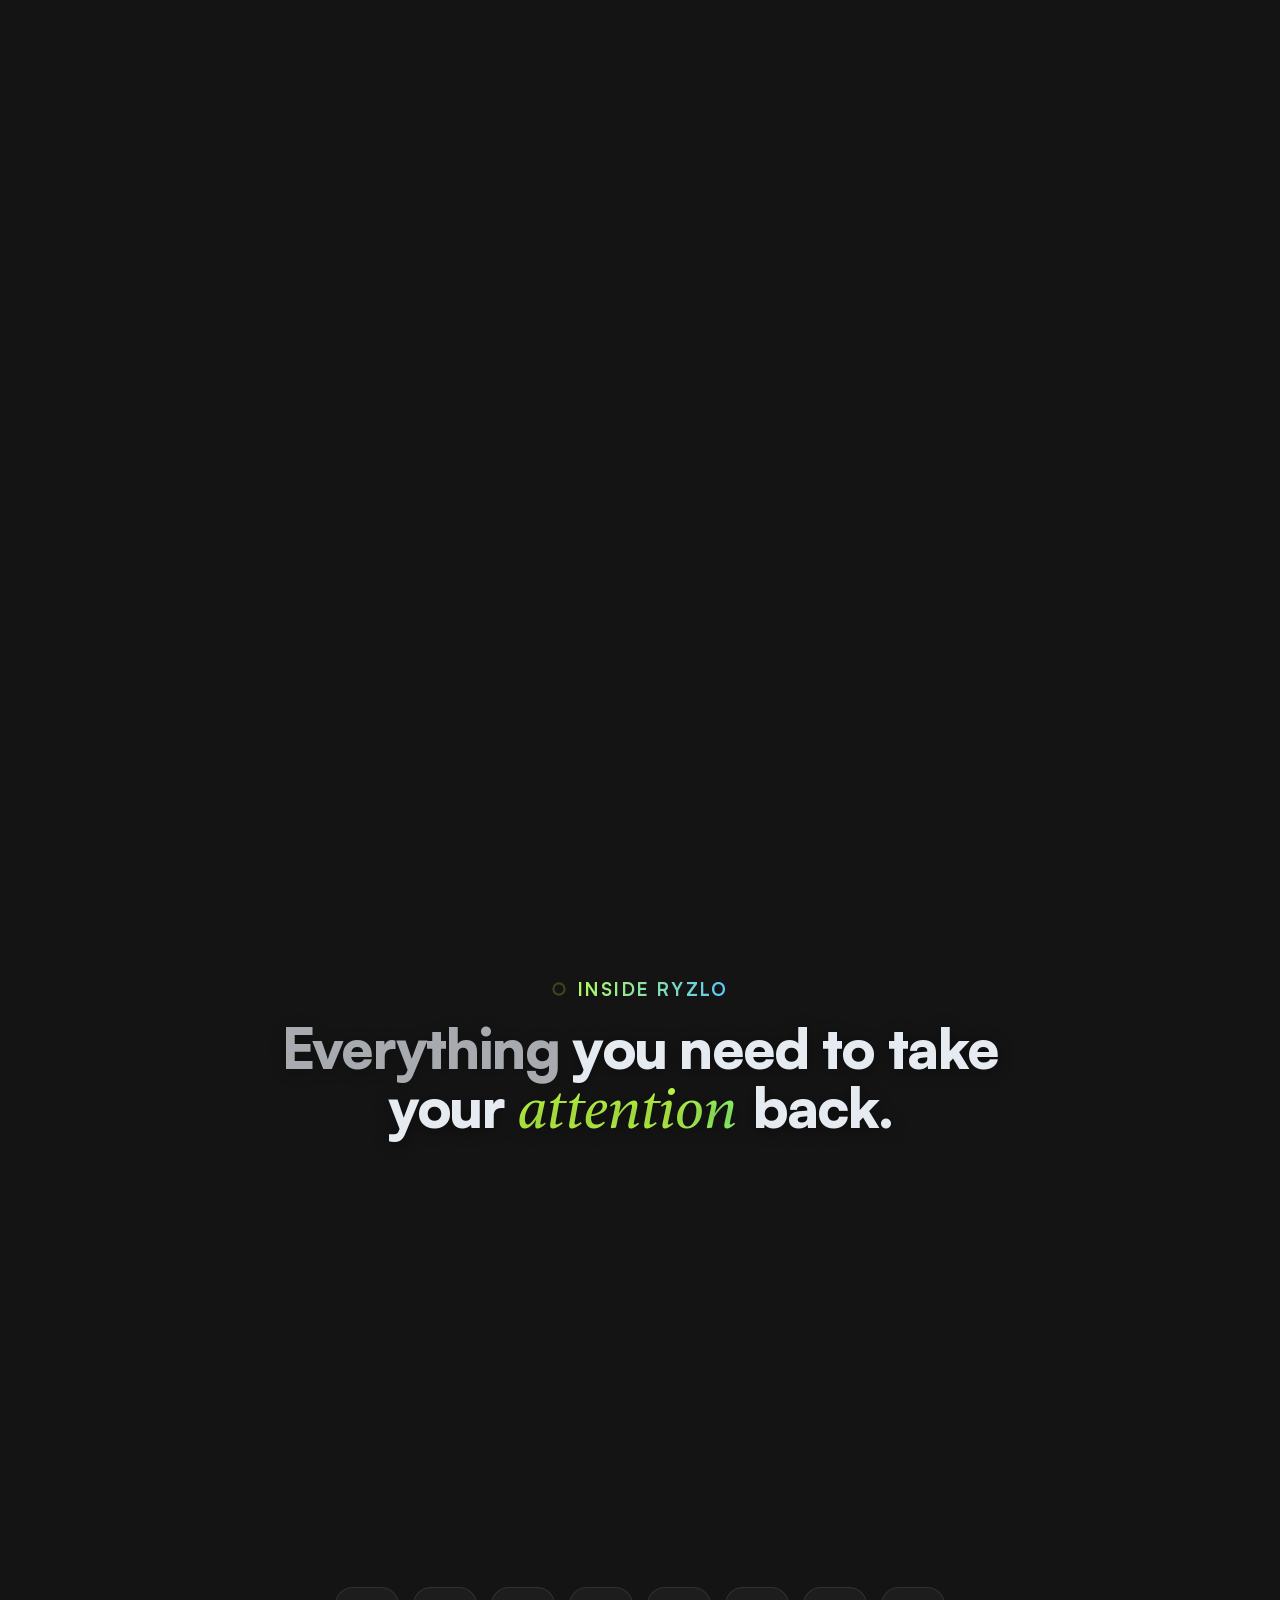
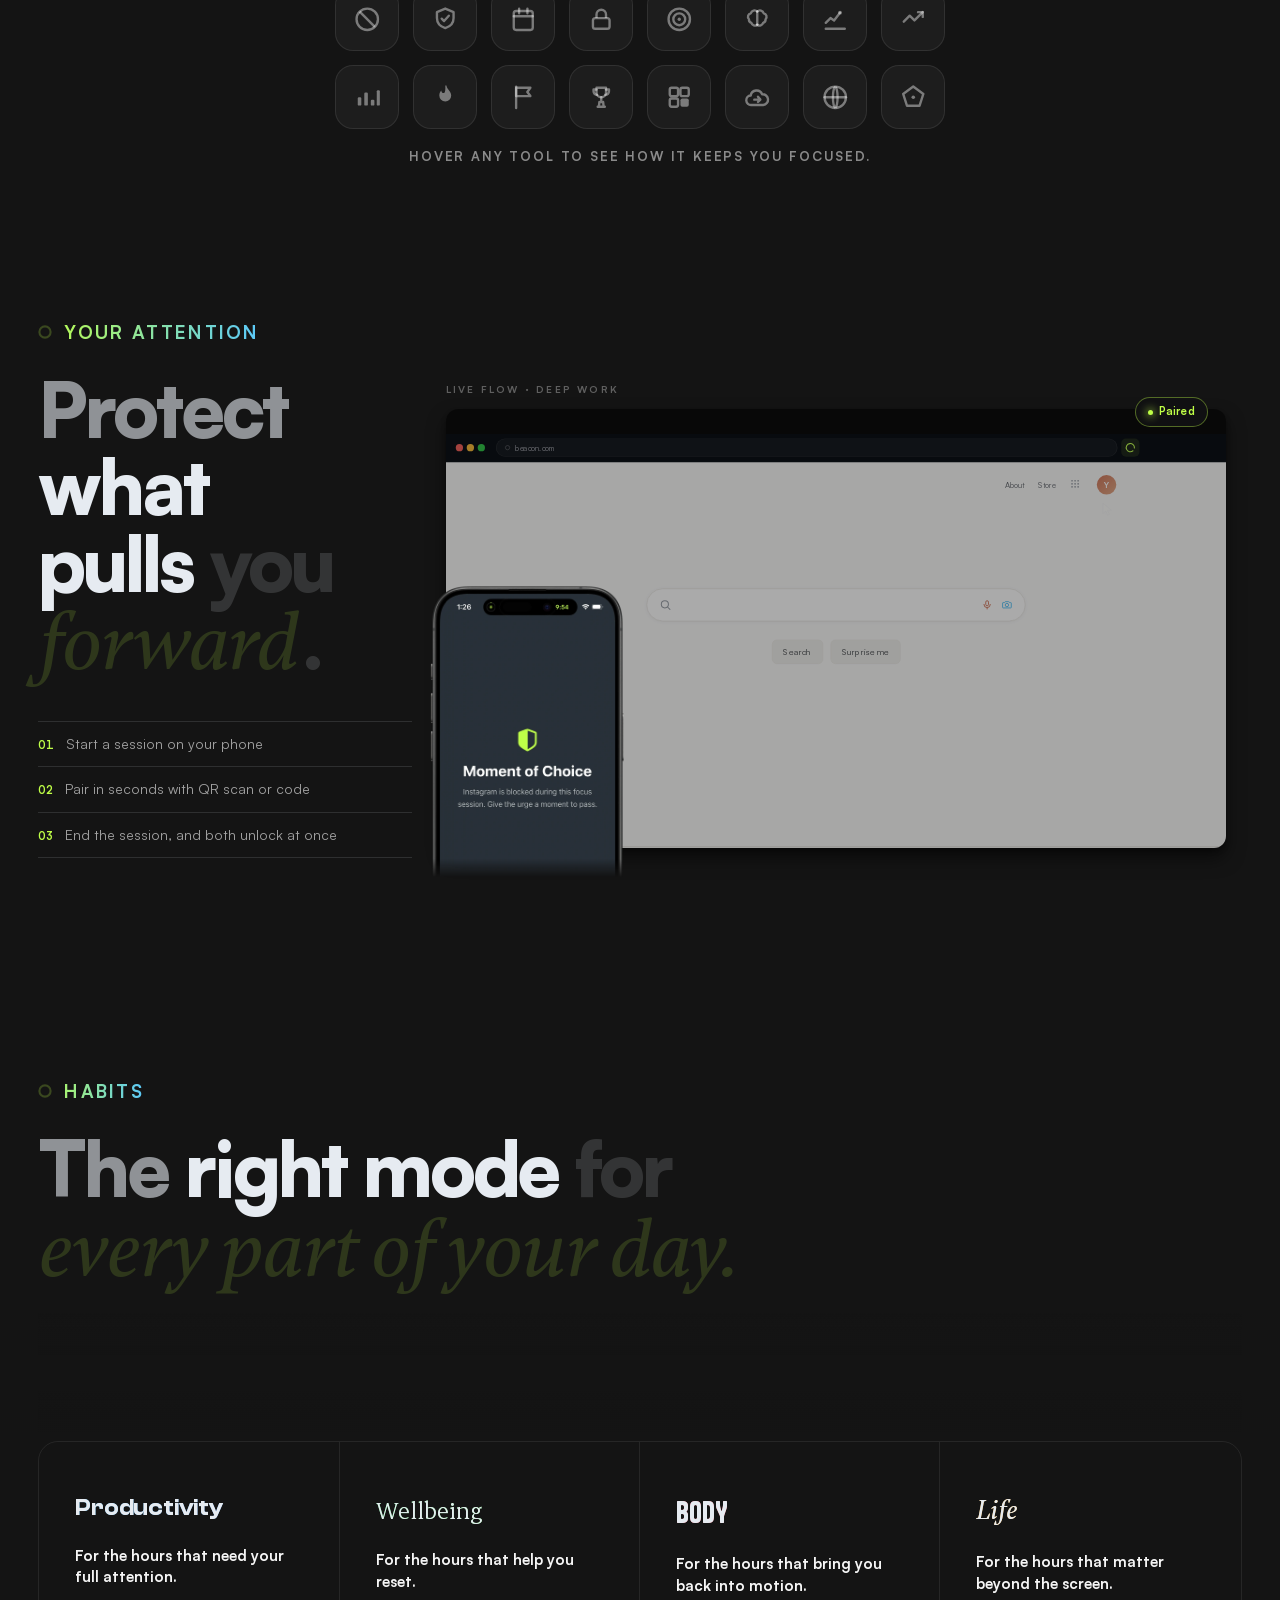
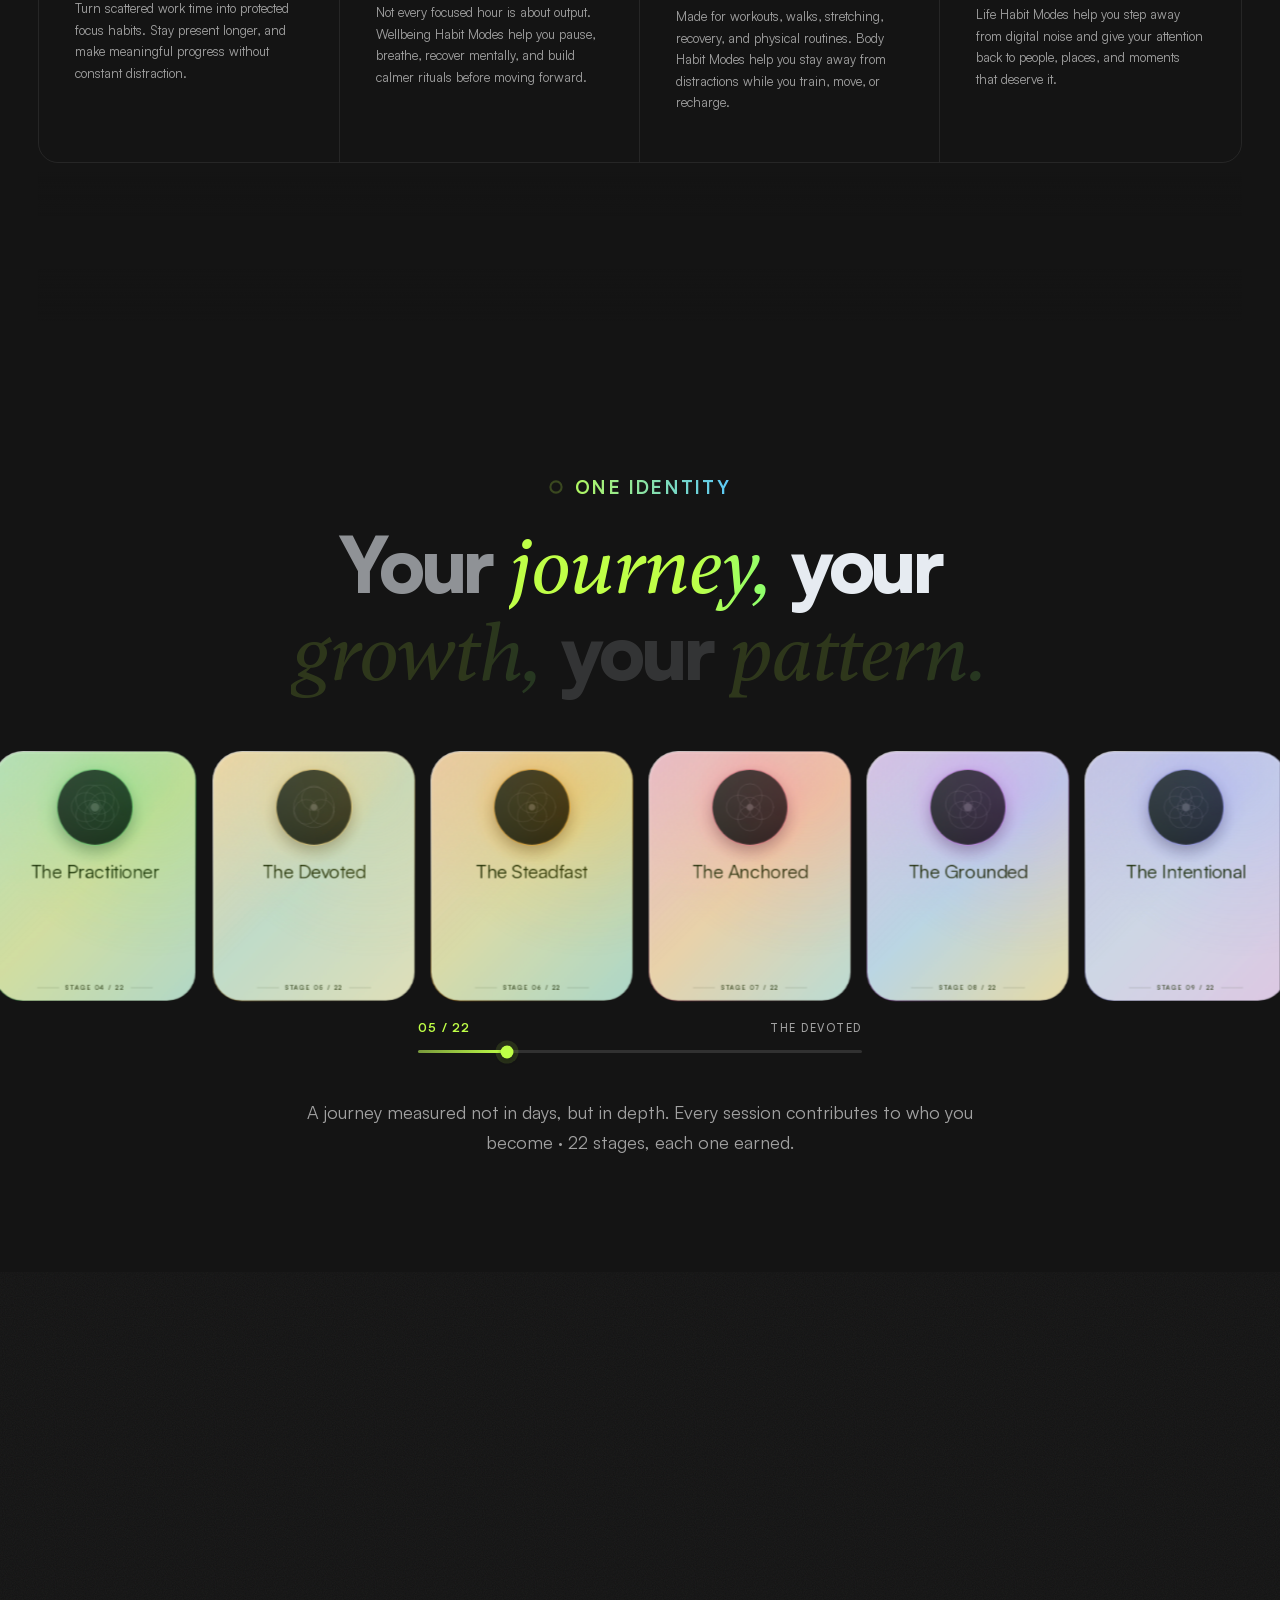
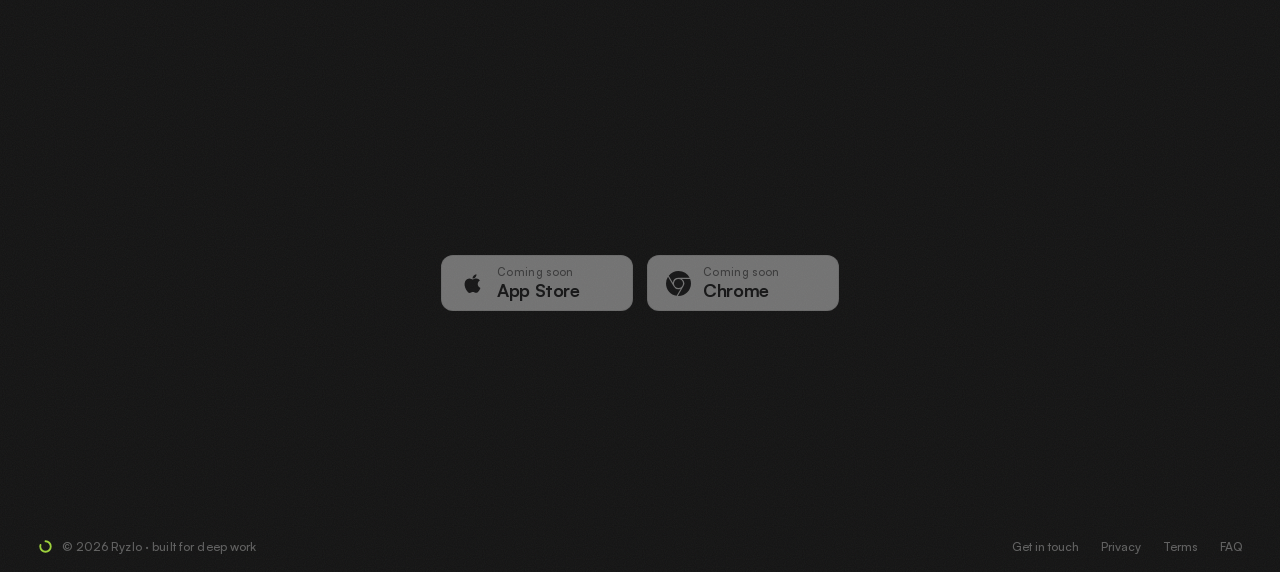
==== commit 66076ffe: "Update meta descriptions on index and story pages" ====
--- a/index.html
+++ b/index.html
@@ -4,7 +4,7 @@
   <meta charset="UTF-8"/>
   <meta name="viewport" content="width=device-width, initial-scale=1.0"/>
   <title>Ryzlo · Take back your time</title>
-  <meta name="description" content="Session-based focus with ScreenTime blocking, 31 habit modes, and an identity that grows every time you show up."/>
+  <meta name="description" content="Make space for things that matter."/>
   <meta name="theme-color" content="#141414"/>
   <meta name="color-scheme" content="dark"/>
 
@@ -18,14 +18,14 @@
   <meta property="og:type" content="website"/>
   <meta property="og:site_name" content="Ryzlo"/>
   <meta property="og:title" content="Ryzlo · Take back your time"/>
-  <meta property="og:description" content="Session-based focus with ScreenTime blocking, 31 habit modes, and an identity that grows every time you show up."/>
+  <meta property="og:description" content="Make space for things that matter."/>
   <meta property="og:url" content="https://ryzlo.net/"/>
   <meta property="og:image" content="https://ryzlo.net/img/og-image.png"/>
   <meta property="og:image:width" content="1200"/>
   <meta property="og:image:height" content="630"/>
   <meta name="twitter:card" content="summary_large_image"/>
   <meta name="twitter:title" content="Ryzlo · Take back your time"/>
-  <meta name="twitter:description" content="Session-based focus with ScreenTime blocking, 31 habit modes, and an identity that grows every time you show up."/>
+  <meta name="twitter:description" content="Make space for things that matter."/>
   <meta name="twitter:image" content="https://ryzlo.net/img/og-image.png"/>
 
   <!-- Fonts are self-hosted in /fonts and declared at the top of css/style.css —
